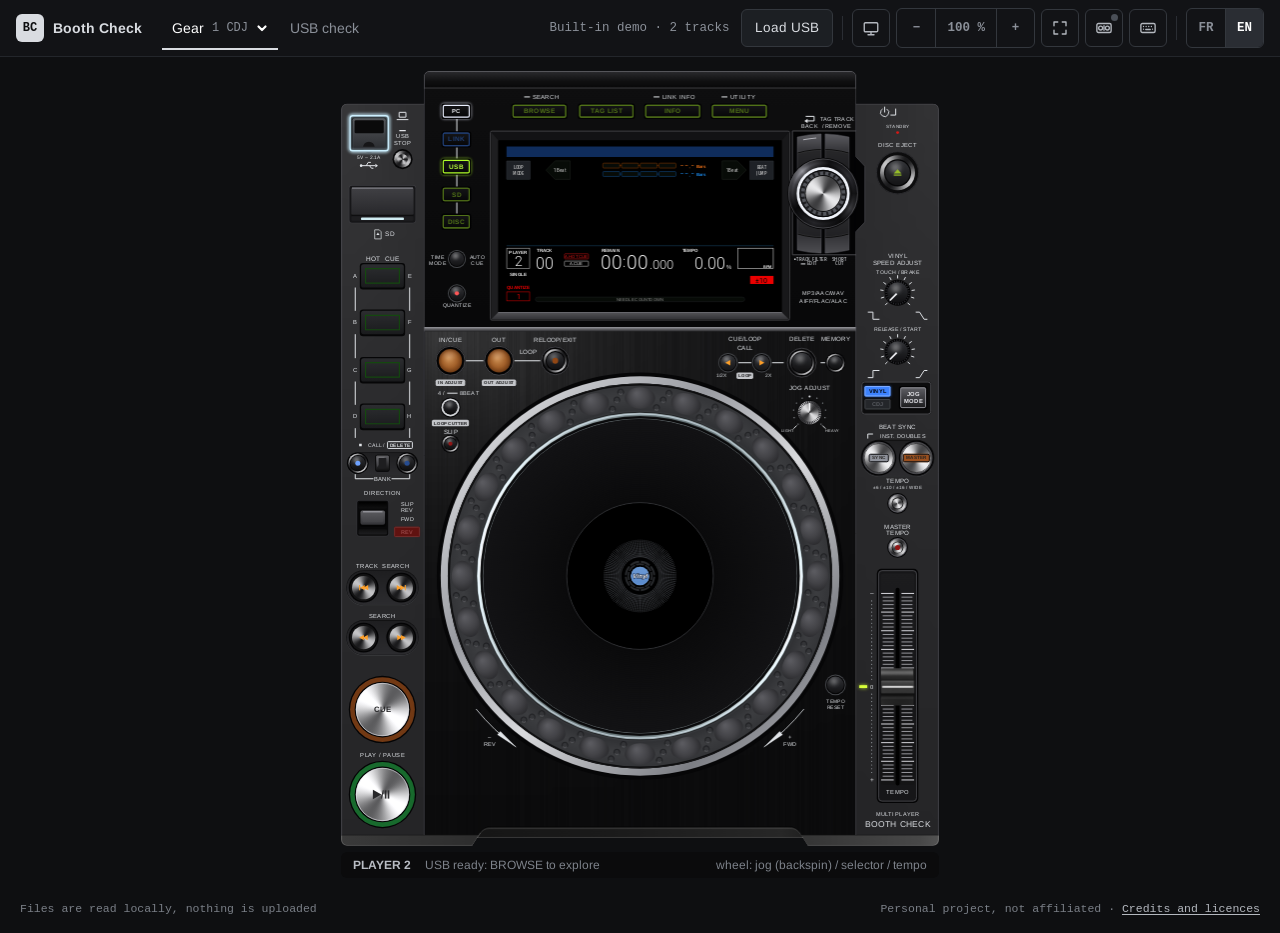
==== index.html @ 61b8fc6f "V2.8.1 : Stop + CUE casque = BROWSE / MENU, Stop + CUE = SLIP REVERSE, Stop = ALT sur le plan, barre" ====
<!doctype html>
<html lang="fr">
<meta charset="utf-8"><title>Booth Check</title>
<meta name="viewport" content="width=device-width,initial-scale=1">
<meta name="claude:viewport-fit-sides" content="cover">
<meta name="description" content="Réplique de platine et de table de mixage de club dans le navigateur, pour les clés USB exportées avec rekordbox. / A club deck and mixer replica in your browser, for USB drives exported with rekordbox.">
<meta property="og:type" content="website">
<meta property="og:title" content="Booth Check">
<meta property="og:description" content="Réplique de platine et de table de mixage de club dans le navigateur, pour les clés USB exportées avec rekordbox.">
<meta property="og:url" content="https://eavroi.github.io/booth-check/">
<meta property="og:image" content="https://eavroi.github.io/booth-check/og.png">
<meta property="og:image:width" content="1200">
<meta property="og:image:height" content="630">
<meta name="twitter:card" content="summary_large_image">
<meta name="theme-color" content="#0e0f11">
<link rel="icon" href="data:image/svg+xml,%3Csvg xmlns='http://www.w3.org/2000/svg' viewBox='0 0 32 32'%3E%3Crect width='32' height='32' rx='7' fill='%230e0f11'/%3E%3Crect x='.5' y='.5' width='31' height='31' rx='6.5' fill='none' stroke='%2333373d'/%3E%3Ctext x='16' y='21.5' font-family='Menlo,Consolas,monospace' font-size='14' font-weight='700' fill='%23e6e8ec' text-anchor='middle'%3EBC%3C/text%3E%3C/svg%3E">
<link rel="apple-touch-icon" href="icon.png">
<link rel="manifest" href="manifest.webmanifest">
<style>
@font-face{font-family:'Arimo';font-style:normal;font-weight:400;font-display:block;src:url([data-uri]) format('woff2');}
@font-face{font-family:'Arimo';font-style:normal;font-weight:700;font-display:block;src:url([data-uri]) format('woff2');}
@font-face{font-family:'Fira Sans Condensed';font-style:normal;font-weight:400;font-display:block;src:url([data-uri]) format('woff2');}
@font-face{font-family:'Fira Sans Condensed';font-style:normal;font-weight:400;font-display:block;src:url([data-uri]) format('woff2'); unicode-range:U+0100-024F,U+0259,U+1E00-1EFF,U+2020,U+20A0-20AB,U+20AD-20C0,U+2113,U+2C60-2C7F,U+A720-A7FF;}
@font-face{font-family:'Fira Sans Condensed';font-style:normal;font-weight:500;font-display:block;src:url([data-uri]) format('woff2');}
@font-face{font-family:'Roboto';font-style:normal;font-weight:300;font-display:block;src:url([data-uri]) format('woff2');}
@font-face{font-family:'Roboto';font-style:normal;font-weight:400;font-display:block;src:url([data-uri]) format('woff2');}

:root{
  --bg:#0e0f11; --bar:#121316; --panel:#16181b; --panel2:#1c1f23; --edge:#2a2d33; --edge2:#33373d; --fg:#d9dce1; --hi:#ffffff; --dim:#8b9099;
  --bad:#e5534b; --warn:#e8a33a; --info:#6b8fc7; --ok:#6aa86a;
  --ui:Arimo,Arial,"Helvetica Neue",sans-serif; --mono:ui-monospace,SFMono-Regular,Menlo,Consolas,"Liberation Mono",monospace;
  color-scheme:dark;
}
*{box-sizing:border-box}
[hidden]{display:none!important}
html,body{background:var(--bg)}
body{margin:0;color:var(--fg);font:14px/1.45 var(--ui);min-height:100dvh;display:flex;flex-direction:column}
button{font:inherit;color:inherit;cursor:pointer}
:focus-visible{outline:2px solid #9fb4d8;outline-offset:2px}
/* ---------- top bar ---------- */
.bar{background:var(--bar);border-bottom:1px solid #23262b;padding-left:env(safe-area-inset-left,0px);padding-right:env(safe-area-inset-right,0px)}
.bar-in{max-width:1440px;margin:0 auto;padding:6px 16px;display:flex;flex-wrap:wrap;align-items:center;gap:6px 14px}
.logo{display:flex;align-items:center;gap:9px;padding-right:6px;white-space:nowrap}
.logo .bc{width:28px;height:28px;border-radius:6px;background:var(--fg);color:var(--bg);font:700 12px var(--mono);display:flex;align-items:center;justify-content:center}
.logo span+span{font-weight:700;font-size:14px}
.tabs{display:flex;gap:2px}
.tabs button{background:transparent;border:0;border-bottom:2px solid transparent;padding:11px 10px 9px;min-height:44px;color:var(--dim);font-size:14px;white-space:nowrap;display:flex;align-items:center;gap:7px}
.tabs button[aria-selected=true]{color:var(--hi);border-bottom-color:var(--fg)}
.badge{font:700 12px var(--mono);color:var(--warn)}
.badge.ok{color:var(--ok)}
.grow{flex:1 1 auto}
.tools{display:flex;flex-wrap:wrap;align-items:center;gap:6px}
.key{font:12.5px var(--mono);color:var(--dim);padding:0 6px;max-width:340px;white-space:nowrap;overflow:hidden;text-overflow:ellipsis}
.key.bad{color:#f08a84;white-space:normal}
.btn{background:var(--panel2);border:1px solid var(--edge2);border-radius:6px;padding:8px 13px;min-height:38px;font-size:13.5px;color:var(--fg);white-space:nowrap}
.btn:hover,.ic:hover{background:#24272c}
.sep{width:1px;height:24px;background:var(--edge);margin:0 3px}
.seg{display:flex;border:1px solid var(--edge2);border-radius:6px;overflow:hidden}
.seg button{background:transparent;border:0;padding:8px 11px;min-height:38px;min-width:38px;color:var(--dim);font:600 12.5px var(--mono)}
.seg button+button{border-left:1px solid var(--edge2)}
.seg button[aria-pressed=true]{background:#2a2d33;color:var(--hi)}
.ic{width:38px;height:38px;border-radius:6px;border:1px solid var(--edge2);background:transparent;color:#b4b8bf;display:flex;align-items:center;justify-content:center;padding:0;font:600 14px var(--mono)}
.ic[aria-pressed=true]{background:#2a2d33;color:var(--hi)}
.ic svg{width:18px;height:18px;fill:none;stroke:currentColor;stroke-width:1.8;stroke-linecap:round;stroke-linejoin:round}
.ic.menu{display:none}
/* every text of the bar stays on one line; when room runs out, the secondary items go, never a line break */
.bar,.bar button,.bar span{white-space:nowrap}
/* "Gear": the tab that shows the booth, with a summary of the setup; it opens the booth panel */
.tabs .gearbtn{gap:8px}.gearbtn .sum{font:12px var(--mono);color:var(--dim)}.gearbtn svg{width:12px;height:12px;fill:none;stroke:currentColor;stroke-width:2.2;stroke-linecap:round;stroke-linejoin:round;transition:transform .15s}
.gearbtn[aria-expanded=true] svg{transform:rotate(180deg)}
.gear{position:fixed;z-index:75;width:400px;max-width:calc(100vw - 16px);background:var(--panel);border:1px solid var(--edge2);border-radius:10px;padding:14px;box-shadow:0 12px 32px rgba(0,0,0,.55);display:flex;flex-direction:column;gap:8px;font-size:13px}
.gear .lab{font:11.5px var(--mono);color:var(--dim)}
.gear .slots{display:flex;gap:6px}
.slot{flex:1 1 0;min-width:0;display:flex;flex-direction:column;align-items:center;justify-content:center;gap:2px;height:52px;padding:4px;background:var(--panel2);border:1px solid var(--edge2);border-radius:6px;color:var(--hi);font:700 13px var(--ui);overflow:hidden}
.slot small{font:11px var(--mono);font-weight:400;color:var(--dim)}
.slot.empty{background:transparent;border-style:dashed;color:var(--dim);font-weight:400}
.slot:hover{border-color:#4a4f57}.slot[aria-pressed=true]{border-color:#9fb4d8;box-shadow:inset 0 0 0 1px #9fb4d8}
.gear h3{margin:6px 0 0;font:700 13px var(--ui);color:var(--hi);white-space:nowrap;overflow:hidden;text-overflow:ellipsis}
.gear .opt{display:flex;align-items:center;justify-content:space-between;gap:8px;width:100%;background:var(--panel2);border:1px solid var(--edge2);border-radius:6px;padding:8px 10px;min-height:38px;text-align:left;white-space:nowrap}
.gear .opt[aria-pressed=true]{border-color:#9fb4d8;color:var(--hi)}
.gear .opt.soon{background:transparent;color:var(--dim)}
.gear .tag{font:11px var(--mono);color:var(--dim);border:1px solid var(--edge2);border-radius:4px;padding:0 5px}
.gear .cols{display:flex;gap:6px}.gear .cols .opt{flex:1}
.sw{display:inline-block;width:14px;height:14px;border-radius:50%;border:1px solid #5a5f67;vertical-align:-2px;margin-right:6px}
.sw.black{background:#141416}.sw.white{background:#e9e9e6}
.gear .rm{align-self:flex-start;background:none;border:0;padding:4px 2px 0;color:#f08a84;text-decoration:underline;text-underline-offset:2px}
/* ---------- the controller button and panel ---------- */
.ctl{position:relative}
.ctl .dot{position:absolute;right:4px;top:4px;width:7px;height:7px;border-radius:50%;background:#4a4f57}.ctl.on .dot{background:var(--ok)}
.midi{width:460px;overflow:auto}
.midi .note{margin:0;font-size:12.5px;color:var(--dim)}
.midi .tag.on{color:var(--ok);border-color:#3d5a3d}
.midi .link{background:none;border:0;padding:0;color:#9fb4d8;text-decoration:underline;text-underline-offset:2px;font-size:12.5px}
.midi .side{display:flex;align-items:center;justify-content:space-between;gap:8px;font-size:13px}
.midi .side .seg button{min-height:32px;padding:5px 10px}
.midi .last{font:12px var(--mono);color:var(--fg);background:var(--bg);border:1px solid var(--edge);border-radius:6px;padding:7px 9px;min-height:32px}
.midi .last .old{color:var(--dim)}
.midi .diag input{flex:1;min-width:0;background:var(--bg);border:1px solid var(--edge2);border-radius:5px;color:var(--fg);padding:6px 8px;font-size:12.5px}
.midi .learn{margin:0;font-size:12.5px;color:var(--warn)}
.midi details summary{cursor:pointer;font-size:13px;color:var(--hi);padding:4px 0}
.midi .grp{font:11.5px var(--mono);color:var(--dim);margin:10px 0 4px}
.midi .row{display:flex;align-items:center;gap:6px;padding:3px 0;border-top:1px solid var(--edge);font-size:12.5px}
.midi .row .fn{flex:1;min-width:0}.midi .row .mk{font:11.5px var(--mono);color:var(--dim);white-space:nowrap}
.midi .mini{background:var(--panel2);border:1px solid var(--edge2);border-radius:5px;padding:3px 8px;font-size:12px;color:var(--fg);min-width:28px}
.midi .mini.on{border-color:var(--warn);color:var(--warn)}.midi .mini.x{color:#f08a84}.midi .mini.sp{visibility:hidden;border:0;padding:3px 8px}
.ic.menu{display:none}
/* narrower windows: first the USB name, then the site name and the setup summary */
@media (max-width:1279px){#srcInfo{display:none}}
@media (max-width:1100px){.logo span+span,.gearbtn .sum{display:none}}
@media (max-width:900px){
  .bar{position:relative}
  .bar-in{flex-wrap:nowrap;gap:8px;padding:4px 12px}
  .tabs button{padding:10px 8px 8px;font-size:13.5px}
  .tabs .long{display:none}
  .ic.menu{display:flex;flex:none}
  .tools{display:none;position:absolute;right:8px;top:calc(100% + 4px);z-index:74;width:min(330px,calc(100vw - 16px));background:var(--panel);border:1px solid var(--edge2);border-radius:10px;padding:12px;box-shadow:0 12px 32px rgba(0,0,0,.55);gap:8px}
  .tools.open{display:flex}.tools #srcInfo{display:block;max-width:100%;flex-basis:100%;padding:0}.tools .sep{display:none}
  .status .hints{display:none}
}
@media (min-width:901px){.tabs .short{display:none}}
@media (max-width:900px) and (max-height:500px){footer{display:none}}
/* ---------- main ---------- */
main{flex:1;width:100%;max-width:1440px;margin:0 auto;padding:14px max(16px,env(safe-area-inset-right,0px)) 10px max(16px,env(safe-area-inset-left,0px))}
body.two main,body.mix main{max-width:none}
.decks{display:flex;gap:14px;align-items:flex-start;flex-wrap:wrap;overflow-x:auto}
/* centred, but scrolls from the left edge when the decks are made larger than the window */
.decks>.first{margin-left:auto}.decks>.last{margin-right:auto}
@media (min-width:901px){body.two .decks,body.mix .decks{flex-wrap:nowrap}}
@media (max-width:900px){.deckwrap{margin-left:auto!important;margin-right:auto!important}}
:root{--side:0px;--sc:1;--n:1;--units:1;--items:1}
body[data-n="2"]{--n:2}body[data-n="3"]{--n:3}body[data-n="4"]{--n:4}
body.keys{--side:320px}
/* fitted size, then the user's scale (− / +) */
.deckwrap{display:flex;flex-direction:column;align-items:center;flex:none;--fit:min(calc((100vw - 32px - var(--side) - (var(--items) - 1) * 14px) / var(--units)),calc((100dvh - var(--top,52px) - 68px) * 924 / 1196),924px);--fw:calc(var(--fit) * var(--sc))}
@media (max-width:900px){body{--side:0px!important}body.two .deckwrap,body.mix .deckwrap{--fit:min(calc((100vw - 32px) / 1.0407),calc((100dvh - var(--top,52px) - 68px) * 924 / 1196))}}
/* the mixer: 333 mm wide beside the 320 mm players, same depth, fronts aligned */
#faceM{display:block;max-width:none;user-select:none;-webkit-user-select:none;touch-action:none;width:calc(var(--fw) * 1.0407);aspect-ratio:2208/2619;margin-top:calc(var(--fw) * .0600)}
#wrapM .status{width:calc(var(--fw) * 1.0407)}
canvas.face{display:block;width:var(--fw);max-width:none;aspect-ratio:924/1196;user-select:none;-webkit-user-select:none;touch-action:none;background:transparent}
.status{width:var(--fw);height:26px;display:flex;gap:14px;align-items:center;background:#0b0b0c;padding:0 12px;font:12px var(--ui);color:#7d828a;border-radius:6px;margin-top:6px;overflow:hidden}
.status b{color:#b9bdc4;font-weight:700;white-space:nowrap}
.status .st{flex:1;min-width:0;white-space:nowrap;overflow:hidden;text-overflow:ellipsis}
.status .st.warn{color:#c89a4a}
.status .hints{white-space:nowrap;min-width:0;overflow:hidden;text-overflow:ellipsis}
@media (max-width:640px){.status .hints{display:none}}
body[data-n="3"] .status .hints,body[data-n="4"] .status .hints{display:none}
/* booth only: the decks alone, full screen, on black */
body.solo{background:var(--bg);--side:0px!important}
body.solo .keyside{display:none!important}
body.solo .bar,body.solo footer,body.solo .status{display:none!important}
body.solo main{max-width:none;padding:0;display:flex;align-items:center;justify-content:center;min-height:100dvh}
body.solo .deckwrap{--fw:min(calc((100vw - (var(--items) - 1) * 8px) / var(--units)),calc(100dvh * 924 / 1196))}
body.solo .decks{flex-wrap:nowrap;gap:8px}
/* ---------- footer ---------- */
footer{position:relative;width:100%;padding:12px 20px 16px;display:flex;flex-wrap:wrap;justify-content:space-between;gap:6px 24px;font:11.5px/1.5 var(--mono);color:#7a7f87}
footer button{background:none;border:0;padding:0;font:inherit;color:#b4b8bf;text-decoration:underline;text-underline-offset:2px}
footer button:hover{color:#fff}
/* ---------- enlarged screen ---------- */
#lcdZoom{display:none}
.zbar{display:none}
body.zoom #lcdZoom{display:block;position:fixed;left:50%;top:12px;transform:translateX(-50%);width:min(96vw,calc((100dvh - 120px)*800/480));aspect-ratio:800/480;z-index:60;border:2px solid #2a2d33;border-radius:6px;box-shadow:0 0 0 100vmax #000d;touch-action:none}
body.zoom .zbar{display:flex;flex-wrap:wrap;justify-content:center;gap:6px;position:fixed;left:0;right:0;bottom:10px;z-index:61;padding:0 12px}
.zbar button{background:#1d2026;border:1px solid #3a3f48;border-radius:4px;padding:8px 12px;font:500 15px "Fira Sans Condensed",var(--ui);letter-spacing:.05em;text-transform:uppercase;color:#e6e9ef;touch-action:none}
.zbar button.g{border-color:#4d7a2c;color:#d8ffc0}.zbar button.o{border-color:#8a5a20;color:#ffd4a0}
/* ---------- shortcuts panel ---------- */
.work{flex:1;display:flex;min-height:0}
.page{flex:1;min-width:0;display:flex;flex-direction:column}
.keyside{width:320px;flex:none;border-left:1px solid #23262b;background:var(--bar);position:sticky;top:0;align-self:flex-start;height:100dvh;display:flex;flex-direction:column}
.keyside .ks-h{display:flex;align-items:center;justify-content:space-between;padding:10px 12px 10px 18px;border-bottom:1px solid #23262b}
.keyside h2{margin:0;font-size:14px;font-weight:700;color:var(--hi)}
.keyside .ks-b{flex:1;overflow:auto;padding:10px 18px 18px;display:flex;flex-direction:column;gap:14px}
.keyside .kgrid{grid-template-columns:1fr;gap:12px}
.keyside .krow{font-size:12.5px;padding:3px 0}
.keyside .gest{columns:auto;font-size:12px;padding-left:16px}
@media (max-width:900px){.work{flex-direction:column}.keyside{width:auto;position:static;height:auto;border-left:0;border-top:1px solid #23262b}}
/* credits: a small bubble above its link, nothing greyed out */
.pop{position:absolute;right:16px;bottom:calc(100% - 4px);z-index:70;width:min(440px,calc(100vw - 32px));background:var(--panel);border:1px solid var(--edge);border-radius:10px;padding:12px 14px 16px 18px;box-shadow:0 12px 32px rgba(0,0,0,.55);display:flex;flex-direction:column;gap:10px;font:13px/1.55 var(--ui);color:#c9ccd2;text-align:left}
.pop .dlg-h h2{margin:0;font-size:14px;font-weight:700;color:var(--hi)}
.pop p{margin:0}
footer .pop .ic{text-decoration:none;color:#b4b8bf;width:34px;height:34px}
/* keyboard choice and keyboard map */
.ks-kbd{display:flex;flex-direction:column;gap:6px}
.ks-kbd .seg button{padding:7px 9px;min-height:34px}
.lnk{align-self:flex-start;background:none;border:0;padding:0;font:12.5px var(--ui);color:#b4b8bf;text-decoration:underline;text-underline-offset:2px}
.lnk:hover{color:#fff}
.floatwin.map{width:min(1000px,calc(100vw - 16px))}
/* ---------- the controller map ---------- */
.floatwin.plan{width:min(860px,calc(100vw - 16px))}
.fw-grip{position:absolute;right:2px;bottom:2px;width:16px;height:16px;cursor:nwse-resize;touch-action:none;background:linear-gradient(135deg,transparent 0 55%,#6f757e 55% 62%,transparent 62% 72%,#6f757e 72% 79%,transparent 79%)}
/* the controller panel: nothing in it is squeezed when the mapping list is opened */
.gear.midi>*{flex-shrink:0}
.pbody svg{display:block;width:100%;height:auto;font-family:Arimo,Arial,sans-serif}
.p-body{fill:#2b2e33;stroke:#4a4f57;stroke-width:.5}.p-mix{fill:#3a3e45;stroke:#555b63;stroke-width:.4}
.p-brand{fill:#8b9099;font-weight:700}
.p-key{fill:#15171a;stroke:var(--c,#6f757e);stroke-width:.45}.p-knob{fill:#15171a;stroke:var(--c,#6f757e);stroke-width:.5}.p-tick{stroke:#cfd3d9;stroke-width:.5}
.p-slot{stroke:#0c0d0f;stroke-width:1.6;stroke-linecap:round}.p-sep{stroke:#3a3e45;stroke-width:.3}
.p-jog{fill:#1b1d21;stroke:var(--c,#6f757e);stroke-width:.6}.p-jogin{fill:#24272c;stroke:#3a3e45;stroke-width:.3}
.p-led{fill:#1b1d21;stroke:#6f757e;stroke-width:.3}
.p-t{fill:#e6e8ec;font-weight:700;dominant-baseline:auto}.p-t.p-sub{fill:#9aa0a8;font-weight:400}.p-t.p-lab{fill:#cfd3d9}
.p-t.c-loop{fill:#f0a14a}.p-t.c-hot{fill:#5fd07a}.p-t.c-fn{fill:#e8c65a}.p-t.c-fx{fill:#c39be8}.p-t.c-off{fill:#6f757e}
.p-c.c-loop{--c:#e8902a}.p-c.c-hot{--c:#4fbf6a}.p-c.c-fn{--c:#d6b24a}.p-c.c-mix{--c:#5fb3b3}.p-c.c-nav{--c:#6b8fc7}.p-c.c-fx{--c:#b18cd9}.p-c.c-play{--c:#d9dce1}.p-c.c-hw{--c:#6f757e}.p-c.c-off{--c:#454a51}
.pbody.pick .p-c{cursor:pointer}.pbody.pick .p-c:hover .p-key,.pbody.pick .p-c:hover .p-knob,.pbody.pick .p-c:hover .p-jog,.pbody.pick .p-c:hover .p-led{stroke:#9fd2ff;stroke-width:1}
.p-c.hit .p-key,.p-c.hit .p-knob,.p-c.hit .p-jog{fill:#3a3320;stroke:#ffd75a;stroke-width:.9}
.pleg span{display:inline-flex;align-items:center;gap:6px;margin-right:14px;font-size:12.5px;color:var(--dim)}
.pleg i{width:11px;height:11px;border-radius:3px;border:2px solid var(--c);display:inline-block}
.pleg .c-loop{--c:#e8902a}.pleg .c-hot{--c:#4fbf6a}.pleg .c-fn{--c:#d6b24a}.pleg .c-mix{--c:#5fb3b3}.pleg .c-nav{--c:#6b8fc7}.pleg .c-fx{--c:#b18cd9}.pleg .c-play{--c:#d9dce1}
.map .dlg-h{align-items:flex-start}
.map .dlg-h>div:first-child{display:flex;flex-direction:column;gap:5px}
.map .hr{display:flex;align-items:center;gap:10px}
.mkeys{display:flex;gap:22px;align-items:flex-start;overflow-x:auto;padding-bottom:4px}
.mblock{display:flex;flex-direction:column;gap:5px}
.mrow{display:flex;gap:5px}
.mk{--u:47px;width:calc(var(--w) * var(--u) + (var(--w) - 1) * 5px);height:var(--u);flex:none;border-radius:6px;padding:6px 6px 5px;display:flex;flex-direction:column;justify-content:space-between;gap:3px;background:#1c1f23;border:1px solid var(--edge2);border-top:3px solid var(--c,#33373d)}
.mk.grow{flex:1 1 auto}
.mk.off{background:#141518;border:1px solid #23262b;opacity:.55}
.mk b{font:600 11.5px var(--mono);color:#e6e8ec;line-height:1;white-space:nowrap}
.mk span{font-size:9px;line-height:1.1;color:#c9ccd2}
.g-hot{--c:#4fbf6a}.g-loop{--c:#e8902a}.g-cue{--c:#d6b24a}.g-play{--c:#e6e8ec}.g-scr{--c:#6b8fc7}.g-page{--c:#8b9099}
.mleg{display:flex;flex-wrap:wrap;gap:8px 22px;font-size:13px;color:#b4b8bf}
.mleg i{width:12px;height:12px;border-radius:3px;display:inline-block;margin-right:8px;vertical-align:-1px;background:var(--c)}
.phmenu{position:fixed;z-index:95;width:330px;max-width:calc(100vw - 16px);background:var(--panel);border:1px solid var(--edge);border-radius:10px;padding:12px 14px 14px;box-shadow:0 12px 32px rgba(0,0,0,.55);display:flex;flex-direction:column;gap:8px}
.phmenu h2{margin:0;font-size:14px;font-weight:700;color:var(--hi)}
.phmenu .dlg-h .ic{width:34px;height:34px}
.phItem{display:flex;flex-direction:column;align-items:flex-start;gap:1px;text-align:left;background:transparent;border:1px solid var(--edge2);border-radius:6px;padding:8px 10px;min-height:40px;color:var(--fg);font-size:13px}
.phItem small{font-size:11.5px;color:var(--dim)}
.phItem[aria-pressed=true]{background:#2a2d33;border-color:#4a4e55;color:var(--hi)}
.phItem:hover{background:#24272c}
#phList{display:flex;flex-direction:column;gap:6px;max-height:50vh;overflow:auto}
.floatwin{position:fixed;z-index:85;left:16px;top:80px;max-width:calc(100vw - 16px);background:var(--panel);border:1px solid var(--edge);border-radius:10px;box-shadow:0 16px 40px rgba(0,0,0,.6);display:flex;flex-direction:column}
.floatwin .fw-h{display:flex;align-items:center;justify-content:space-between;gap:12px;padding:3px 6px 3px 14px;border-bottom:1px solid var(--edge);cursor:move;touch-action:none;user-select:none}
.floatwin .fw-h h2{margin:0;font-size:14px;font-weight:700;color:var(--hi);white-space:nowrap}
.floatwin .fw-h .ic{width:30px;height:30px}.floatwin .fw-h .seg button{min-height:28px;padding:4px 9px}
.floatwin .fw-b{padding:12px 16px 14px;display:flex;flex-direction:column;gap:10px;overflow:auto;max-height:calc(100vh - 140px)}
.modal{position:fixed;inset:0;z-index:90;background:rgba(8,9,10,.66);display:flex;align-items:flex-start;justify-content:center;padding:8vh 16px;overflow:auto}
.dlg{width:min(620px,100%);background:var(--panel);border:1px solid var(--edge);border-radius:10px;padding:20px 24px 22px;display:flex;flex-direction:column;gap:16px}
.dlg-h{display:flex;align-items:center;justify-content:space-between;gap:12px}
.dlg h2{margin:0;font-size:16px;font-weight:700;color:var(--hi)}
.kgrid{display:grid;grid-template-columns:repeat(auto-fit,minmax(280px,1fr));gap:18px 30px}
.kgrid h3{margin:0 0 4px;font:600 11.5px var(--mono);letter-spacing:.06em;text-transform:uppercase;color:var(--dim)}
.krow{display:flex;align-items:center;justify-content:space-between;gap:12px;padding:5px 0;border-bottom:1px solid #22252a;font-size:13.5px;color:#c9ccd2}
kbd{flex:none;font:600 11.5px var(--mono);background:#22252a;border:1px solid var(--edge2);border-radius:4px;padding:2px 7px;color:#e6e8ec;white-space:nowrap}
.gest{margin:0;padding-left:18px;font-size:13px;line-height:1.6;color:#b4b8bf}
.dlg p{margin:0;font-size:13px;line-height:1.6;color:#c9ccd2}
.note{margin:0;font:11.5px var(--mono);color:var(--dim)}
/* ---------- key check ---------- */
#report{max-width:1180px;margin:0 auto;padding-top:6px}
#rBody{display:flex;flex-direction:column;gap:16px}
.rempty{display:flex;flex-direction:column;align-items:center;gap:14px;padding:80px 16px;text-align:center;color:var(--dim);font-size:14px}
.rempty p{margin:0;max-width:520px}
.rhead{display:flex;flex-wrap:wrap;align-items:flex-end;justify-content:space-between;gap:12px}
.rhead h1{margin:0 0 4px;font-size:19px;font-weight:700;color:var(--hi)}
.rfiles{font:12.5px var(--mono);color:var(--dim)}
.rbtns{display:flex;gap:8px}
.scan{height:3px;background:#1c1f24;border-radius:2px;overflow:hidden}.scan i{display:block;height:100%;width:0;background:var(--info);transition:width .2s}
.legend{margin:-8px 0 0;font:12px var(--mono);color:var(--dim)}
.stats{display:grid;grid-template-columns:repeat(auto-fit,minmax(150px,1fr));border:1px solid #23262b;border-radius:8px;overflow:hidden}
.stat{padding:11px 15px;border-right:1px solid #23262b;display:flex;flex-direction:column;gap:2px}
.stat b{font:500 19px var(--mono);color:var(--hi)}
.stat span{font-size:12px;color:var(--dim)}
.filters{display:flex;flex-wrap:wrap;gap:6px}
.filters button{display:flex;align-items:center;gap:8px;border:1px solid var(--edge2);border-radius:6px;background:transparent;padding:7px 12px;min-height:36px;font-size:13px;color:var(--fg)}
.filters button[aria-pressed=true]{background:#2a2d33;border-color:#4a4e55;color:var(--hi)}
.dot{width:8px;height:8px;border-radius:2px;flex:none}
.dot.bad{background:var(--bad)}.dot.warn{background:var(--warn)}.dot.info{background:var(--info)}.dot.ok{background:var(--ok)}
.rtable{border:1px solid #23262b;border-radius:8px;overflow:hidden}
.rgrid{display:grid;grid-template-columns:150px 150px minmax(0,1fr) 80px;gap:14px;align-items:center}
.rth{padding:9px 16px;background:var(--panel);font:600 11.5px var(--mono);color:var(--dim);text-transform:uppercase;letter-spacing:.04em}
.rrow{border-top:1px solid #23262b}
.rrow summary{list-style:none;cursor:pointer;padding:12px 16px}
.rrow summary::-webkit-details-marker{display:none}
.rrow summary:hover{background:#141518}
.rrow[open]{background:#131416}
.lvl{display:flex;align-items:center;gap:8px;font-size:13px}
.lvl.bad{color:#f08a84}.lvl.warn{color:#f0bd6e}.lvl.info{color:#a9bfe3}.lvl.ok{color:#9fcf9f}
.cat{font-size:13px;color:var(--dim)}
.ttl{font-size:14px;color:var(--fg)}
.num{font:500 13px var(--mono);text-align:right;color:var(--fg)}
.more{padding:0 16px 14px 344px;display:flex;flex-direction:column;gap:8px;font-size:13px;line-height:1.55;color:#b4b8bf}
.more p{margin:0}
.more b{color:var(--fg);font-weight:700}
.more ul{margin:0;padding:8px 12px 8px 28px;max-height:240px;overflow:auto;background:var(--bg);border:1px solid #23262b;border-radius:6px;font:12px/1.7 var(--mono);color:#9ea3ab}
.h2{margin:8px 0 0;font:600 11.5px var(--mono);letter-spacing:.06em;text-transform:uppercase;color:var(--dim)}
@media (max-width:760px){.rgrid{grid-template-columns:110px minmax(0,1fr) 54px}.rgrid .cat{display:none}.more{padding-left:16px}}
#drop{position:fixed;inset:0;display:none;align-items:center;justify-content:center;background:#000c;color:#fff;font:600 22px var(--ui);z-index:80;border:3px dashed #8b9099}
#drop.on{display:flex}
@media (max-width:640px){.sep{display:none}.key{max-width:60vw}}
</style>
<header class="bar">
 <div class="bar-in">
  <div class="logo"><span class="bc" aria-hidden="true">BC</span><span>Booth Check</span></div>
  <nav class="tabs" role="tablist" data-i18n-aria="views">
   <button id="tabDeck" class="gearbtn" role="tab" aria-selected="true" aria-haspopup="dialog" aria-expanded="false" aria-controls="gearPanel"><span data-i18n="tabDeck"></span><span class="sum" id="gearSum"></span><svg viewBox="0 0 12 12" aria-hidden="true"><path d="M2.5 4.5 6 8l3.5-3.5"/></svg></button>
   <button id="tabRep" role="tab" aria-selected="false"><span class="long" data-i18n="tabRep"></span><span class="short" data-i18n="tabRepShort"></span><span class="badge" id="repBadge" hidden>0</span></button>
  </nav>
  <div class="grow"></div>
  <button class="ic menu" id="bMenu" type="button" aria-expanded="false" aria-controls="tools" data-i18n-aria="menu"><svg viewBox="0 0 24 24" aria-hidden="true"><path d="M4 7h16M4 12h16M4 17h16"/></svg></button>
  <div class="tools" id="tools">
   <span class="key" id="srcInfo"></span>
   <button class="btn" id="bLoad" type="button" data-i18n="load"></button>
   <input id="pick" type="file" webkitdirectory multiple hidden>
   <span class="sep" aria-hidden="true"></span>
   <button class="ic" id="bZoom" type="button" aria-pressed="false" data-i18n-aria="zoom"><svg viewBox="0 0 24 24" aria-hidden="true"><rect x="3" y="5" width="18" height="12" rx="1.5"/><path d="M8 21h8M12 17v4"/></svg></button>
   <div class="seg" role="group" data-i18n-aria="size"><button id="bMinus" type="button" data-i18n-aria="smaller">−</button><button id="bPct" type="button" data-i18n-aria="fit">100 %</button><button id="bPlus" type="button" data-i18n-aria="bigger">+</button></div>
   <button class="ic" id="bSolo" type="button" aria-pressed="false" data-i18n-aria="solo"><svg viewBox="0 0 24 24" aria-hidden="true"><path d="M4 9V4h5M20 9V4h-5M4 15v5h5M20 15v5h-5"/></svg></button>
   <button class="ic ctl" id="bMidi" type="button" aria-haspopup="dialog" aria-expanded="false" aria-controls="midiPanel" data-i18n-aria="ctlAria"><svg viewBox="0 0 24 24" aria-hidden="true"><rect x="2.5" y="6" width="19" height="12" rx="2"/><circle cx="7.5" cy="12" r="2.6"/><circle cx="16.5" cy="12" r="2.6"/><path d="M12 9v6"/></svg><span class="dot" aria-hidden="true"></span></button>
   <button class="ic" id="bKeys" type="button" data-i18n-aria="keys"><svg viewBox="0 0 24 24" aria-hidden="true"><rect x="2.5" y="6" width="19" height="12" rx="2"/><path d="M6 10h.01M9.5 10h.01M13 10h.01M16.5 10h.01M6 13.5h.01M18 13.5h.01M9 14h6"/></svg></button>
   <span class="sep" aria-hidden="true"></span>
   <div class="seg" role="group" aria-label="Langue / Language"><button id="lFR" type="button" lang="fr">FR</button><button id="lEN" type="button" lang="en">EN</button></div>
  </div>
 </div>
</header>
<div class="gear" id="gearPanel" role="dialog" data-i18n-aria="gearPanel" hidden></div>
<div class="gear midi" id="midiPanel" role="dialog" data-i18n-aria="ctlAria" hidden></div>
<input id="midiFile" type="file" accept=".json,application/json" hidden>
<div class="work">
<div class="page">
<main>
<section id="deck">
  <div class="decks">
  <div class="deckwrap" id="wrap1" hidden>
    <canvas class="face" id="face1" data-i18n-aria="face1"></canvas>
    <div class="status"><b>PLAYER 1</b><span class="st" id="st1"></span><span class="hints" data-i18n="hints"></span></div>
  </div>
  <div class="deckwrap" id="wrap2" hidden>
    <canvas class="face" id="face2" data-i18n-aria="face2"></canvas>
    <div class="status"><b>PLAYER 2</b><span class="st" id="st2"></span><span class="hints" data-i18n="hints"></span></div>
  </div>
  <div class="deckwrap" id="wrapM" hidden>
    <canvas id="faceM" data-i18n-aria="faceM"></canvas>
    <div class="status"><b>MIXER</b><span class="st" id="stM"></span></div>
  </div>
  <div class="deckwrap" id="wrap3" hidden>
    <canvas class="face" id="face3" data-i18n-aria="face3"></canvas>
    <div class="status"><b>PLAYER 3</b><span class="st" id="st3"></span><span class="hints" data-i18n="hints"></span></div>
  </div>
  <div class="deckwrap" id="wrap4" hidden>
    <canvas class="face" id="face4" data-i18n-aria="face4"></canvas>
    <div class="status"><b>PLAYER 4</b><span class="st" id="st4"></span><span class="hints" data-i18n="hints"></span></div>
  </div>
  </div>
  <canvas id="lcdZoom" data-i18n-aria="zoomCv"></canvas>
  <div class="zbar" id="zbar">
    <button data-z="browse" class="g">Browse</button><button data-z="tag_list" class="g">Tag list</button><button data-z="info" class="g">Info</button><button data-z="menu" class="g">Menu</button>
    <button data-z="back">Back</button><button data-z="up">▲</button><button data-z="down">▼</button><button data-z="push" data-i18n="push"></button><button data-z="tag_track">Tag track</button><button data-z="track_filter">Filter</button>
    <button data-z="cue" class="o">Cue</button><button data-z="play" class="o">Play/Pause</button><button data-z="close" data-i18n="close"></button>
  </div>
</section>
<section id="report" hidden>
  <div class="rempty" id="rEmpty"><p data-i18n="noKey"></p><button class="btn" id="rLoad" type="button" data-i18n="load"></button></div>
  <div id="rBody" hidden>
  <div class="rhead">
    <div><h1 data-i18n="tabRep"></h1><div class="rfiles" id="rFiles"></div></div>
    <div class="rbtns"><button class="btn" id="rCopy" type="button" data-i18n="copy"></button><button class="btn" id="rRun" type="button" data-i18n="rerun"></button></div>
  </div>
  <div class="scan"><i id="scanFill"></i></div>
  <p class="legend" id="scanTxt"></p>
  <div class="stats" id="stats"></div>
  <div class="filters" id="rFilters" role="group"></div>
  <div class="rtable" id="checks"></div>
  <h2 class="h2" data-i18n="limits"></h2>
  <div class="rtable" id="limits"></div>
  </div>
</section>
</main>
<footer><span data-i18n="local"></span><span><span data-i18n="perso"></span> · <button type="button" id="bCredits" data-i18n="credits" aria-expanded="false" aria-controls="credPanel"></button></span>
<div class="pop" id="credPanel" role="dialog" aria-labelledby="cTitle" hidden>
  <div class="dlg-h"><h2 id="cTitle" data-i18n="credits"></h2><button class="ic" id="cClose" type="button" data-i18n-aria="close"><svg viewBox="0 0 24 24" aria-hidden="true"><path d="M6 6l12 12M18 6L6 18"/></svg></button></div>
  <p data-i18n="cred1"></p><p data-i18n="cred2"></p><p data-i18n="cred3"></p>
</div>
</footer>
</div>
<aside class="keyside" id="keysPanel" aria-labelledby="kTitle" hidden>
  <div class="ks-h"><h2 id="kTitle" data-i18n="keysTitle"></h2><button class="ic" id="kClose" type="button" data-i18n-aria="close"><svg viewBox="0 0 24 24" aria-hidden="true"><path d="M6 6l12 12M18 6L6 18"/></svg></button></div>
  <div class="ks-b">
    <p class="note" data-i18n="keysNote"></p>
    <div class="ks-kbd"><span class="note" data-i18n="kbd"></span><div class="seg kbdseg" id="kbdSeg" role="group" data-i18n-aria="kbd"><button type="button" data-k="qwerty">QWERTY</button><button type="button" data-k="azfr">AZERTY FR</button><button type="button" data-k="azbe">AZERTY BE</button></div></div>
    <button type="button" class="lnk" id="kMap" data-i18n="mapLink"></button>
    <div class="kgrid" id="kGrid"></div>
    <h3 class="h2" data-i18n="gestTitle"></h3>
    <ul class="gest" id="kGest"></ul>
  </div>
</aside>
</div>
<div class="floatwin plan" id="planPanel" role="dialog" aria-labelledby="pTitle" hidden>
  <div class="fw-h" id="planHead" data-i18n-aria="mapMove"><h2 id="pTitle"><span data-i18n="planTitle"></span> · <span id="planName"></span></h2>
    <div class="hr"><button class="ic" id="pClose" type="button" data-i18n-aria="close"><svg viewBox="0 0 24 24" aria-hidden="true"><path d="M6 6l12 12M18 6L6 18"/></svg></button></div></div>
  <div class="fw-b">
    <div class="pbody" id="planBody"></div>
    <div class="mleg pleg" id="planLeg"></div>
    <p class="note" data-i18n="planNote"></p>
  </div>
  <div class="fw-grip" aria-hidden="true"></div>
</div>
<div class="floatwin map" id="mapPanel" role="dialog" aria-labelledby="mTitle" hidden>
  <div class="fw-h" id="mapHead" data-i18n-aria="mapMove"><h2 id="mTitle"><span data-i18n="mapTitle"></span> · <span id="mapKbd"></span></h2>
    <div class="hr"><div class="seg kbdseg" id="mapSeg" role="group" data-i18n-aria="kbd"><button type="button" data-k="qwerty">QWERTY</button><button type="button" data-k="azfr">AZERTY FR</button><button type="button" data-k="azbe">AZERTY BE</button></div>
    <button class="ic" id="mClose" type="button" data-i18n-aria="close"><svg viewBox="0 0 24 24" aria-hidden="true"><path d="M6 6l12 12M18 6L6 18"/></svg></button></div></div>
  <div class="fw-b">
    <p class="note"><span data-i18n="keysNote"></span> <span data-i18n="mapHint"></span></p>
    <div class="mkeys" id="mapKeys"></div>
    <div class="mleg" id="mapLeg"></div>
    <p class="note" data-i18n="mapNote"></p>
  </div>
  <div class="fw-grip" aria-hidden="true"></div>
</div>
<div class="phmenu" id="phMenu" role="dialog" aria-labelledby="phT" hidden>
  <div class="dlg-h"><h2 id="phT" data-i18n="phTitle"></h2><button class="ic" id="phClose" type="button" data-i18n-aria="close"><svg viewBox="0 0 24 24" aria-hidden="true"><path d="M6 6l12 12M18 6L6 18"/></svg></button></div>
  <div id="phList"></div>
  <p class="note" id="phNote"></p>
</div>
<div id="drop" data-i18n="drop"></div>
<script>
// Minimal rekordbox DeviceSQL (export.pdb / exportExt.pdb) reader. Tolerant: bad pages are skipped.
function parsePdbRaw(buf){
  const dv=new DataView(buf.buffer||buf,buf.byteOffset||0,buf.byteLength);
  const u32=o=>dv.getUint32(o,true),u16=o=>dv.getUint16(o,true);
  const pageSize=u32(4),nt=u32(8);
  const tables=[];
  for(let i=0;i<nt;i++){const o=28+i*16;tables.push({type:u32(o),first:u32(o+8),last:u32(o+12),rows:[]});}
  const warn=[];
  for(const t of tables){
    let p=t.first,guard=0,seen=new Set();
    while(guard++<100000){
      if(seen.has(p))break;seen.add(p);
      const po=p*pageSize; if(po+pageSize>dv.byteLength){warn.push('page out of range '+p);break;}
      const next=u32(po+12);
      const flags=dv.getUint8(po+0x1b);
      const isData=(flags&0x40)===0;
      if(isData){
        const nrs=dv.getUint8(po+0x18),nrl=u16(po+0x22);
        const nrows=(nrl>nrs&&nrl!==0x1fff)?nrl:nrs;
        const groups=Math.ceil(nrows/16);
        for(let g=0;g<groups;g++){
          const ge=po+pageSize-36*g;
          const present=u16(ge-4);
          for(let i=0;i<16;i++){
            if(g*16+i>=nrows)break;
            if(!(present&(1<<i)))continue;
            const off=u16(ge-6-2*i);
            const ro=po+0x28+off; if(ro>=po+pageSize)continue;
            t.rows.push({dv,o:ro,end:po+pageSize});
          }
        }
      }
      if(p===t.last)break;
      p=next;
    }
  }
  return {tables,warn,dv};
}
const dec8=new TextDecoder('latin1'),dec16=new TextDecoder('utf-16le'),decU=new TextDecoder('utf-8');
function readStr(dv,o){
  try{
    const b=dv.getUint8(o);
    if(b&1){const len=(b>>1)-1;return decU.decode(new Uint8Array(dv.buffer,dv.byteOffset+o+1,Math.max(0,len)));}
    const len=dv.getUint16(o+1,true);
    const bytes=new Uint8Array(dv.buffer,dv.byteOffset+o+4,Math.max(0,len-4));
    if(b===0x40)return decU.decode(bytes);
    if(b===0x90){return dec16.decode(bytes).replace(/\0+$/,'');}
    return '';
  }catch(e){return '';}
}
function parseExport(buf){
  const {tables,warn}=parsePdbRaw(buf);
  const T=n=>tables.filter(t=>t.type===n).flatMap(t=>t.rows);
  const out={artwork:{},tracks:[],artists:{},albums:{},genres:{},labels:{},keys:{},colors:{},playlists:[],entries:[],warn};
  for(const r of T(2)){const {dv,o}=r;const sub=dv.getUint16(o,true);const id=dv.getUint32(o+4,true);
    const near=dv.getUint8(o+9);const ofs=(sub&4)?dv.getUint16(o+10,true):near;out.artists[id]=readStr(dv,o+ofs);}
  for(const r of T(3)){const {dv,o}=r;const sub=dv.getUint16(o,true);const aid=dv.getUint32(o+8,true),id=dv.getUint32(o+12,true);
    const near=dv.getUint8(o+21);const ofs=(sub&4)?dv.getUint16(o+22,true):near;out.albums[id]={name:readStr(dv,o+ofs),artistId:aid};}
  for(const r of T(1))out.genres[r.dv.getUint32(r.o,true)]=readStr(r.dv,r.o+4);
  for(const r of T(4))out.labels[r.dv.getUint32(r.o,true)]=readStr(r.dv,r.o+4);
  for(const r of T(5))out.keys[r.dv.getUint32(r.o,true)]=readStr(r.dv,r.o+8);
  for(const r of T(6))out.colors[r.dv.getUint16(r.o+5,true)]=readStr(r.dv,r.o+8);
  for(const r of T(7)){const {dv,o}=r;out.playlists.push({parent:dv.getUint32(o,true),sort:dv.getUint32(o+8,true),id:dv.getUint32(o+12,true),isFolder:dv.getUint32(o+16,true)!==0,name:readStr(dv,o+20)});}
  for(const r of T(13))out.artwork[r.dv.getUint32(r.o,true)]=readStr(r.dv,r.o+4);
  for(const r of T(8)){const {dv,o}=r;out.entries.push({index:dv.getUint32(o,true),track:dv.getUint32(o+4,true),playlist:dv.getUint32(o+8,true)});}
  for(const r of T(0)){
    const {dv,o}=r;const u32=x=>dv.getUint32(o+x,true),u16=x=>dv.getUint16(o+x,true);
    const S=i=>readStr(dv,o+u16(0x5e+2*i));
    const t={id:u32(0x48),sampleRate:u32(8),fileSize:u32(0x10),artworkId:u32(0x1c),keyId:u32(0x20),bitrate:u32(0x30),trackNo:u32(0x34),
      bpm:u32(0x38)/100,genreId:u32(0x3c),albumId:u32(0x40),artistId:u32(0x44),labelId:u32(0x28),remixerId:u32(0x2c),playCount:u16(0x4e),year:u16(0x50),
      depth:u16(0x52),duration:u16(0x54),colorId:dv.getUint8(o+0x58),rating:dv.getUint8(o+0x59),
      title:S(17),comment:S(16),filePath:S(20),fileName:S(19),analyzePath:S(14),dateAdded:S(10),mixName:S(12),autoload:S(7)};
    out.tracks.push(t);
  }
  return out;
}
function parseExt(buf){
  const {tables}=parsePdbRaw(buf);
  const cats=[],tags=[],trackTags=[];
  for(const t of tables){
    if(t.type===3)for(const r of t.rows){const {dv,o}=r;const sub=dv.getUint16(o,true);
      const ofs=(sub&4)?dv.getUint16(o+0x1e,true):dv.getUint8(o+0x1d);
      const row={id:dv.getUint32(o+0x14,true),parent:dv.getUint32(o+0xc,true),pos:dv.getUint32(o+0x10,true),isCat:dv.getUint32(o+0x18,true)!==0,name:readStr(dv,o+ofs)};
      (row.isCat?cats:tags).push(row);}
    if(t.type===4)for(const r of t.rows){const {dv,o}=r;trackTags.push({track:dv.getUint32(o+4,true),tag:dv.getUint32(o+8,true)});}
  }
  cats.sort((a,b)=>a.pos-b.pos);tags.sort((a,b)=>a.pos-b.pos);
  return {cats,tags,trackTags};
}

// Minimal ANLZ (.DAT/.EXT) reader: beat grid, waveforms, cues. Big-endian sections.
function parseAnlz(buf){
  const u8=buf instanceof Uint8Array?buf:new Uint8Array(buf);
  const dv=new DataView(u8.buffer,u8.byteOffset,u8.byteLength);
  const tag=o=>String.fromCharCode(u8[o],u8[o+1],u8[o+2],u8[o+3]);
  const res={beats:[],preview:null,detail:null,colorDetail:null,colorPreview:null,cues:[],cues2:[]};
  if(u8.length<12||tag(0)!=='PMAI')return res;
  let o=dv.getUint32(4),end=Math.min(dv.getUint32(8),u8.length);
  while(o+12<=end){
    const name=tag(o),hl=dv.getUint32(o+4),tl=dv.getUint32(o+8);
    if(tl<12||o+tl>u8.length)break;
    try{
    if(name==='PQTZ'){const n=dv.getUint32(o+20);for(let i=0;i<n;i++){const p=o+hl+i*8;if(p+8>o+tl)break;
      res.beats.push({n:dv.getUint16(p),bpm:dv.getUint16(p+2)/100,t:dv.getUint32(p+4)});}}
    else if(name==='PWAV'){const n=dv.getUint32(o+12);res.preview=u8.slice(o+hl,o+hl+n);}
    else if(name==='PWV3'){const n=dv.getUint32(o+16);res.detail=u8.slice(o+hl,o+hl+n);}
    else if(name==='PWV5'){const n=dv.getUint32(o+16);const a=new Uint16Array(n);for(let i=0;i<n;i++)a[i]=dv.getUint16(o+hl+i*2);res.colorDetail=a;}
    else if(name==='PWV4'){const n=dv.getUint32(o+16);res.colorPreview=u8.slice(o+hl,o+hl+n*6);}
    else if(name==='PCOB'){const cnt=dv.getUint16(o+18);let p=o+hl;
      for(let i=0;i<cnt&&p+12<=o+tl;i++){const el=dv.getUint32(p+8);
        if(tag(p)==='PCPT'){res.cues.push({hot:dv.getUint32(p+12),status:dv.getUint32(p+16),type:u8[p+28],time:dv.getUint32(p+32),loopEnd:dv.getUint32(p+36)});}
        p+=el;}}
    else if(name==='PCO2'){const cnt=dv.getUint16(o+16);let p=o+hl;
      for(let i=0;i<cnt&&p+12<=o+tl;i++){const el=dv.getUint32(p+8);
        if(tag(p)==='PCP2'){const c={hot:dv.getUint32(p+12),type:u8[p+16],time:dv.getUint32(p+20),loopEnd:dv.getUint32(p+24),colorId:u8[p+28],num:dv.getUint16(p+36),den:dv.getUint16(p+38),comment:''};
          const cl=dv.getUint32(p+40);
          if(cl>0&&p+44+cl<=p+el){let s='';for(let k=0;k+1<cl;k+=2){const ch=dv.getUint16(p+44+k);if(ch)s+=String.fromCharCode(ch);}c.comment=s;
            const q=p+44+cl;if(q+4<=p+el){c.hotColorIdx=u8[q];c.rgb=[u8[q+1],u8[q+2],u8[q+3]];}}
          res.cues2.push(c);}
        p+=el;}}
    }catch(e){}
    o+=tl;
  }
  return res;
}

const DEMO={"files": {"PIONEER/rekordbox/export.pdb": "[base64]/x//H+wDAQABAAAAAgAAAP///wMAAAAAAQD/HxAAAAD4//8f+P//H/j//x/4//8f+P//H/j//x/4//8f+P//H/j//x/4//8f+P//H/j//x/4//8f+P//H/j//x/4//8f+P//H/j//x/4//8f+P//H/j//x/4//8f+P//H/j//x/4//8f+P//H/j//x/4//8f+P//H/j//x/4//8f+P//H/j//x/4//8f+P//H/j//x/4//8f+P//H/j//x/4//8f+P//H/j//x/4//8f+P//H/j//x/4//8f+P//H/j//x/4//8f+P//H/j//x/4//8f+P//H/j//x/4//8f+P//H/j//x/4//8f+P//H/j//x/4//8f+P//H/j//x/4//8f+P//H/j//x/4//8f+P//H/j//x/4//8f+P//H/j//x/4//8f+P//H/j//x/4//8f+P//H/j//x/4//8f+P//H/j//x/4//8f+P//H/j//x/4//8f+P//H/j//x/4//8f+P//H/j//x/4//8f+P//H/j//x/4//8f+P//H/j//x/4//8f+P//H/j//x/4//8f+P//H/j//x/4//8f+P//H/j//x/4//8f+P//H/j//x/4//8f+P//H/j//x/4//8f+P//H/j//x/4//8f+P//H/j//x/4//8f+P//H/j//x/4//8f+P//H/j//x/4//8f+P//H/j//x/4//8f+P//H/j//x/4//8f+P//H/j//x/4//8f+P//H/j//x/4//8f+P//H/j//x/4//8f+P//H/j//x/4//8f+P//H/j//x/4//8f+P//H/j//x/4//8f+P//H/j//x/4//8f+P//H/j//x/4//8f+P//H/j//x/4//8f+P//H/j//x/4//8f+P//H/j//x/4//8f+P//H/j//x/4//8f+P//H/j//x/4//8f+P//H/j//x/4//8f+P//H/j//x/4//8f+P//H/j//x/4//8f+P//H/j//x/4//8f+P//H/j//x/4//8f+P//H/j//x/4//8f+P//H/j//x/4//8f+P//H/j//x/4//8f+P//H/j//x/4//8f+P//H/j//x/4//8f+P//H/j//x/4//8f+P//H/j//x/4//8f+P//H/j//x/4//8f+P//H/j//x/4//8f+P//H/j//x/4//8f+P//H/j//x/4//8f+P//H/j//x/4//8f+P//H/j//x/4//8f+P//H/j//x/4//8f+P//H/j//x/4//8f+P//H/j//x/4//8f+P//H/j//x/4//8f+P//H/j//x/4//8f+P//H/j//x/4//8f+P//H/j//x/4//8f+P//H/j//x/4//8f+P//H/j//x/4//8f+P//H/j//x/4//8f+P//H/j//x/4//8f+P//H/j//x/4//8f+P//H/j//x/4//8f+P//H/j//x/4//8f+P//H/j//x/4//8f+P//H/j//x/4//8f+P//H/j//x/4//8f+P//H/j//x/4//8f+P//H/j//x/4//8f+P//H/j//x/4//8f+P//H/j//x/4//8f+P//H/j//x/4//8f+P//H/j//x/4//8f+P//H/j//x/4//8f+P//H/j//x/4//8f+P//H/j//x/4//8f+P//H/j//x/4//8f+P//H/j//x/4//8f+P//H/j//x/4//8f+P//H/j//x/4//8f+P//H/j//x/4//8f+P//H/j//x/4//8f+P//H/j//x/4//8f+P//H/j//x/4//8f+P//H/j//x/4//8f+P//H/j//x/4//8f+P//H/j//x/4//8f+P//H/j//x/4//8f+P//H/j//x/4//8f+P//H/j//x/4//8f+P//H/j//x/4//8f+P//H/j//x/4//8f+P//H/j//x/4//8f+P//H/j//x/4//8f+P//H/j//x/4//8f+P//H/j//x/4//8f+P//H/j//x/4//8f+P//H/j//x/4//8f+P//H/j//x/4//8f+P//H/j//x/4//8f+P//H/j//x/4//8f+P//H/j//x/4//8f+P//H/j//x/4//8f+P//H/j//x/4//8f+P//H/j//x/4//8f+P//H/j//x/4//8f+P//H/j//x/4//8f+P//H/j//x/4//8f+P//H/j//x/4//8f+P//H/j//x/4//8f+P//H/j//x/4//8f+P//H/j//x/4//8f+P//H/j//x/4//8f+P//H/j//x/4//8f+P//H/j//x/4//8f+P//H/j//x/4//8f+P//H/j//x/4//8f+P//H/j//x/4//8f+P//H/j//x/4//8f+P//H/j//x/4//8f+P//H/j//x/4//8f+P//H/j//x/4//8f+P//H/j//x/4//8f+P//H/j//x/4//8f+P//H/j//x/4//8f+P//H/j//x/4//8f+P//H/j//x/4//8f+P//H/j//x/4//8f+P//H/j//x/4//8f+P//H/j//x/4//8f+P//H/j//x/4//8f+P//H/j//x/4//8f+P//H/j//x/4//8f+P//H/j//x/4//8f+P//H/j//x/4//8f+P//H/j//x/4//8f+P//H/j//x/4//8f+P//H/j//x/4//8f+P//H/j//x/4//8f+P//H/j//x/4//8f+P//H/j//x/4//8f+P//H/j//x/4//8f+P//H/j//x/4//8f+P//H/j//x/4//8f+P//H/j//x/4//8f+P//H/j//x/4//8f+P//H/j//x/4//8f+P//H/j//x/4//8f+P//H/j//x/4//8f+P//H/j//x/4//8f+P//H/j//x/4//8f+P//H/j//x/4//8f+P//H/j//x/4//8f+P//H/j//x/4//8f+P//H/j//x/4//8f+P//H/j//x/4//8f+P//H/j//x/4//8f+P//H/j//x/4//8f+P//H/j//x/4//8f+P//H/j//x/4//8f+P//H/j//x/4//8f+P//H/j//x/4//8f+P//H/j//x/4//8f+P//H/j//x/4//8f+P//H/j//x/4//8f+P//H/j//x/4//8f+P//H/j//x/4//8f+P//H/j//x/4//8f+P//H/j//x/4//8f+P//H/j//x/4//8f+P//H/j//x/4//8f+P//H/j//x/4//8f+P//H/j//x/4//8f+P//H/j//x/4//8f+P//H/j//x/4//8f+P//H/j//x/4//8f+P//H/j//x/4//8f+P//H/j//x/4//8f+P//H/j//x/4//8f+P//H/j//x/4//8f+P//H/j//x/4//8f+P//H/j//x/4//8f+P//H/j//x/4//8f+P//H/j//x/4//8f+P//H/j//x/4//8f+P//H/j//x/4//8f+P//H/j//x/4//8f+P//H/j//x/4//8f+P//H/j//x/4//8f+P//H/j//x/4//8f+P//H/j//x/4//8f+P//H/j//x/4//8f+P//H/j//x/4//8f+P//H/j//x/4//8f+P//H/j//x/4//8f+P//H/j//x/4//8f+P//H/j//x/4//8f+P//H/j//x/4//8f+P//H/j//x/4//8f+P//H/j//x/4//8f+P//H/j//x/4//8f+P//H/j//x/4//8f+P//H/j//x/4//8f+P//H/j//x/4//8f+P//H/j//x/4//8f+P//H/j//x/4//8f+P//H/j//x/4//8f+P//H/j//x/4//8f+P//H/j//x/4//8f+P//H/j//x/4//8f+P//H/j//x/4//8f+P//H/j//x/4//8f+P//H/j//x/4//8f+P//H/j//x/4//8f+P//H/j//x/4//8f+P//H/j//x/4//8f+P//H/j//x/4//8f+P//H/j//x/4//8f+P//H/j//x/4//8f+P//H/j//x/4//8f+P//H/j//x/4//8f+P//H/j//x/4//8f+P//H/j//x/4//8f+P//H/j//x/4//8f+P//H/j//x/4//8f+P//H/j//x/4//8f+P//H/j//x/4//8f+P//H/j//x/4//8f+P//H/j//x/4//8f+P//H/j//x/4//8f+P//H/j//x/4//8f+P//H/j//x/4//8f+P//H/j//x/4//8f+P//H/j//x/4//8f+P//H/j//x/4//8f+P//H/j//x/4//8f+P//H/j//x/4//8f+P//H/j//x/4//8f+P//H/j//x/4//8f+P//H/j//x/4//8f+P//H/j//x/4//8f+P//H/j//x/4//8f+P//H/j//x/4//8f+P//H/j//x/4//8f+P//H/j//x/4//8f+P//H/j//x/4//8f+P//H/j//x/4//8f+P//H/j//x/4//8f+P//H/j//x/4//8f+P//H/j//x/4//8f+P//H/j//x/4//8f+P//H/j//x/4//8f+P//H/j//x/4//8f+P//H/j//x/4//8f+P//H/j//x/4//8f+P//H/j//x/4//8f+P//H/j//x/4//8f+P//H/j//x/4//8f+P//H/j//x/4//8f+P//H/j//x/4//8f+P//H/j//x/4//8f+P//H/j//x/4//8f+P//H/j//x/4//8f+P//H/j//x/4//8f+P//H/j//x/4//8f+P//H/j//x/4//8f+P//H/j//x/4//8f+P//H/j//x/4//8f+P//H/j//x/4//8f+P//H/j//x/4//8f+P//H/j//x/4//8f+P//H/j//x/4//8f+P//H/j//x/4//8f+P//H/j//x/4//8f+P//H/j//x/4//8f+P//H/j//x/4//8f+P//H/j//x/4//8f+P//H/j//x/4//8f+P//H/j//x/4//8f+P//H/j//x/4//8f+P//H/j//x/4//8f+P//H/j//x/4//8f+P//H/j//x/4//8f+P//H/j//x/4//8f+P//H/j//x/4//8f+P//H/j//x/4//8f+P//H/j//x/4//8f+P//H/j//x/4//8f+P//H/j//x/4//8f+P//H/j//x/4//8f+P//H/j//x/4//8f+P//H/j//x/4//8f+P//H/j//x/4//8f+P//H/j//x/4//8f+P//H/j//x/4//8f+P//H/j//x/4//8f+P//H/j//x/4//8f+P//H/j//x/4//8f+P//H/j//x/4//8f+P//H/j//x/4//8f+P//H/j//x/4//8f+P//H/j//x/4//8f+P//H/j//x/4//8f+P//H/j//x/4//8f+P//H/j//x/4//8f+P//H/j//x/4//8f+P//H/j//x/4//8f+P//H/j//x/4//8f+P//H/j//x/4//8f+P//H/j//x/4//[base64]/AOsAlABAABgAEAAAAAAAAMAAAABAAAABAAAAAEAAAAAAAAAAAAAZAAAAAD/H/8f7AMAAAMAAAD///8D////AwAAAAAAAP8f+P//H/j//x/4//8f+P//H/j//x/4//8f+P//H/j//x/4//8f+P//H/j//x/4//8f+P//H/j//x/4//8f+P//H/j//x/4//8f+P//H/j//x/4//8f+P//H/j//x/4//8f+P//H/j//x/4//8f+P//H/j//x/4//8f+P//H/j//x/4//8f+P//H/j//x/4//8f+P//H/j//x/4//8f+P//H/j//x/4//8f+P//H/j//x/4//8f+P//H/j//x/4//8f+P//H/j//x/4//8f+P//H/j//x/4//8f+P//H/j//x/4//8f+P//H/j//x/4//8f+P//H/j//x/4//8f+P//H/j//x/4//8f+P//H/j//x/4//8f+P//H/j//x/4//8f+P//H/j//x/4//8f+P//H/j//x/4//8f+P//H/j//x/4//8f+P//H/j//x/4//8f+P//H/j//x/4//8f+P//H/j//x/4//8f+P//H/j//x/4//8f+P//H/j//x/4//8f+P//H/j//x/4//8f+P//H/j//x/4//8f+P//H/j//x/4//8f+P//H/j//x/4//8f+P//H/j//x/4//8f+P//H/j//x/4//8f+P//H/j//x/4//8f+P//H/j//x/4//8f+P//H/j//x/4//8f+P//H/j//x/4//8f+P//H/j//x/4//8f+P//H/j//x/4//8f+P//H/j//x/4//8f+P//H/j//x/4//8f+P//H/j//x/4//8f+P//H/j//x/4//8f+P//H/j//x/4//8f+P//H/j//x/4//8f+P//H/j//x/4//8f+P//H/j//x/4//8f+P//H/j//x/4//8f+P//H/j//x/4//8f+P//H/j//x/4//8f+P//H/j//x/4//8f+P//H/j//x/4//8f+P//H/j//x/4//8f+P//H/j//x/4//8f+P//H/j//x/4//8f+P//H/j//x/4//8f+P//H/j//x/4//8f+P//H/j//x/4//8f+P//H/j//x/4//8f+P//H/j//x/4//8f+P//H/j//x/4//8f+P//H/j//x/4//8f+P//H/j//x/4//8f+P//H/j//x/4//8f+P//H/j//x/4//8f+P//H/j//x/4//8f+P//H/j//x/4//8f+P//H/j//x/4//8f+P//H/j//x/4//8f+P//H/j//x/4//8f+P//H/j//x/4//8f+P//H/j//x/4//8f+P//H/j//x/4//8f+P//H/j//x/4//8f+P//H/j//x/4//8f+P//H/j//x/4//8f+P//H/j//x/4//8f+P//H/j//x/4//8f+P//H/j//x/4//8f+P//H/j//x/4//8f+P//H/j//x/4//8f+P//H/j//x/4//8f+P//H/j//x/4//8f+P//H/j//x/4//8f+P//H/j//x/4//8f+P//H/j//x/4//8f+P//H/j//x/4//8f+P//H/j//x/4//8f+P//H/j//x/4//8f+P//H/j//x/4//8f+P//H/j//x/4//8f+P//H/j//x/4//8f+P//H/j//x/4//8f+P//H/j//x/4//8f+P//H/j//x/4//8f+P//H/j//x/4//8f+P//H/j//x/4//8f+P//H/j//x/4//8f+P//H/j//x/4//8f+P//H/j//x/4//8f+P//H/j//x/4//8f+P//H/j//x/4//8f+P//H/j//x/4//8f+P//H/j//x/4//8f+P//H/j//x/4//8f+P//H/j//x/4//8f+P//H/j//x/4//8f+P//H/j//x/4//8f+P//H/j//x/4//8f+P//H/j//x/4//8f+P//H/j//x/4//8f+P//H/j//x/4//8f+P//H/j//x/4//8f+P//H/j//x/4//8f+P//H/j//x/4//8f+P//H/j//x/4//8f+P//H/j//x/4//8f+P//H/j//x/4//8f+P//H/j//x/4//8f+P//H/j//x/4//8f+P//H/j//x/4//8f+P//H/j//x/4//8f+P//H/j//x/4//8f+P//H/j//x/4//8f+P//H/j//x/4//8f+P//H/j//x/4//8f+P//H/j//x/4//8f+P//H/j//x/4//8f+P//H/j//x/4//8f+P//H/j//x/4//8f+P//H/j//x/4//8f+P//H/j//x/4//8f+P//H/j//x/4//8f+P//H/j//x/4//8f+P//H/j//x/4//8f+P//H/j//x/4//8f+P//H/j//x/4//8f+P//H/j//x/4//8f+P//H/j//x/4//8f+P//H/j//x/4//8f+P//H/j//x/4//8f+P//H/j//x/4//8f+P//H/j//x/4//8f+P//H/j//x/4//8f+P//H/j//x/4//8f+P//H/j//x/4//8f+P//H/j//x/4//8f+P//H/j//x/4//8f+P//H/j//x/4//8f+P//H/j//x/4//8f+P//H/j//x/4//8f+P//H/j//x/4//8f+P//H/j//x/4//8f+P//H/j//x/4//8f+P//H/j//x/4//8f+P//H/j//x/4//8f+P//H/j//x/4//8f+P//H/j//x/4//8f+P//H/j//x/4//8f+P//H/j//x/4//8f+P//H/j//x/4//8f+P//H/j//x/4//8f+P//H/j//x/4//8f+P//H/j//x/4//8f+P//H/j//x/4//8f+P//H/j//x/4//8f+P//H/j//x/4//8f+P//H/j//x/4//8f+P//H/j//x/4//8f+P//H/j//x/4//8f+P//H/j//x/4//8f+P//H/j//x/4//8f+P//H/j//x/4//8f+P//H/j//x/4//8f+P//H/j//x/4//8f+P//H/j//x/4//8f+P//H/j//x/4//8f+P//H/j//x/4//8f+P//H/j//x/4//8f+P//H/j//x/4//8f+P//H/j//x/4//8f+P//H/j//x/4//8f+P//H/j//x/4//8f+P//H/j//x/4//8f+P//H/j//x/4//8f+P//H/j//x/4//8f+P//H/j//x/4//8f+P//H/j//x/4//8f+P//H/j//x/4//8f+P//H/j//x/4//8f+P//H/j//x/4//8f+P//H/j//x/4//8f+P//H/j//x/4//8f+P//H/j//x/4//8f+P//H/j//x/4//8f+P//H/j//x/4//8f+P//H/j//x/4//8f+P//H/j//x/4//8f+P//H/j//x/4//8f+P//H/j//x/4//8f+P//H/j//x/4//8f+P//H/j//x/4//8f+P//H/j//x/4//8f+P//H/j//x/4//8f+P//H/j//x/4//8f+P//H/j//x/4//8f+P//H/j//x/4//8f+P//H/j//x/4//8f+P//H/j//x/4//8f+P//H/j//x/4//8f+P//H/j//x/4//8f+P//H/j//x/4//8f+P//H/j//x/4//8f+P//H/j//x/4//8f+P//H/j//x/4//8f+P//H/j//x/4//8f+P//H/j//x/4//8f+P//H/j//x/4//8f+P//H/j//x/4//8f+P//H/j//x/4//8f+P//H/j//x/4//8f+P//H/j//x/4//8f+P//H/j//x/4//8f+P//H/j//x/4//8f+P//H/j//x/4//8f+P//H/j//x/4//8f+P//H/j//x/4//8f+P//H/j//x/4//8f+P//H/j//x/4//8f+P//H/j//x/4//8f+P//H/j//x/4//8f+P//H/j//x/4//8f+P//H/j//x/4//8f+P//H/j//x/4//8f+P//H/j//x/4//8f+P//H/j//x/4//8f+P//H/j//x/4//8f+P//H/j//x/4//8f+P//H/j//x/4//8f+P//H/j//x/4//8f+P//H/j//x/4//8f+P//H/j//x/4//8f+P//H/j//x/4//8f+P//H/j//x/4//8f+P//H/j//x/4//8f+P//H/j//x/4//8f+P//H/j//x/4//8f+P//H/j//x/4//8f+P//H/j//x/4//8f+P//H/j//x/4//8f+P//H/j//x/4//8f+P//H/j//x/4//8f+P//H/j//x/4//8f+P//H/j//x/4//8f+P//H/j//x/4//8f+P//H/j//x/4//8f+P//H/j//x/4//8f+P//H/j//x/4//8f+P//H/j//x/4//8f+P//H/j//x/4//8f+P//H/j//x/4//8f+P//H/j//x/4//8f+P//H/j//x/4//8f+P//H/j//x/4//8f+P//H/j//x/4//8f+P//H/j//x/4//8f+P//H/j//x/4//8f+P//H/j//x/4//8f+P//H/j//x/4//8f+P//H/j//x/4//8f+P//H/j//x/4//8f+P//H/j//x/4//8f+P//H/j//x/4//8f+P//H/j//x/4//8f+P//H/j//x/4//8f+P//H/j//x/4//8f+P//H/j//x/4//8f+P//H/j//x/4//8f+P//H/j//x/4//8f+P//H/j//x/4//8f+P//H/j//x/4//8f+P//H/j//x/4//8f+P//H/j//x/4//8f+P//H/j//x/4//8f+P//H/j//x/4//8f+P//H/j//x/4//8f+P//H/j//x/4//8f+P//H/j//x/4//8f+P//H/j//x/4//8f+P//H/j//x/4//8f+P//H/j//x/4//8f+P//H/j//x/4//8f+P//H/j//x/4//8f+P//H/j//x/4//8f+P//H/j//x/4//8f+P//H/j//x/4//8f+P//H/j//x/4//8f+P//H/j//x/4//8f+P//H/j//x/4//8f+P//H/j//x/4//8f+P//H/j//x/4//8f+P//H/j//x/4//8f+P//H/j//x/4//8f+P//H/j//x/4//8f+P//H/j//x/4//8f+P//H/j//x/4//8f+P//H/j//x/4//8f+P//H/j//x/4//8f+P//H/j//x/4//8f+P//H/j//x/4//8f+P//H/j//x/4//8f+P//H/j//x/4//8f+P//H/j//x/4//8f+P//H/j//x/4//8f+P//H/j//x/4//8f+P//H/j//x/4//8f+P//H/j//x/4//8f+P//H/j//x/4//8f+P//H/j//x/4//8f+P//H/j//x/4//8f+P//H/j//x/4//8f+P//H/j//x/4//8f+P//H/j//x/4//8f+P//H/j//x/4//8f+P//H/j//x/4//8f+P//H/j//x/4//8f+P//H/j//x/4//8f+P//H/j//x/4//8f+P//H/j//x/4//8f+P//H/j//[base64]/x/sAwEABQAAAAYAAAD///8DAAAAAAEA/x8wAAAA+P//H/j//x/4//8f+P//H/j//x/4//8f+P//H/j//x/4//8f+P//H/j//x/4//8f+P//H/j//x/4//8f+P//H/j//x/4//8f+P//H/j//x/4//8f+P//H/j//x/4//8f+P//H/j//x/4//8f+P//H/j//x/4//8f+P//H/j//x/4//8f+P//H/j//x/4//8f+P//H/j//x/4//8f+P//H/j//x/4//8f+P//H/j//x/4//8f+P//H/j//x/4//8f+P//H/j//x/4//8f+P//H/j//x/4//8f+P//H/j//x/4//8f+P//H/j//x/4//8f+P//H/j//x/4//8f+P//H/j//x/4//8f+P//H/j//x/4//8f+P//H/j//x/4//8f+P//H/j//x/4//8f+P//H/j//x/4//8f+P//H/j//x/4//8f+P//H/j//x/4//8f+P//H/j//x/4//8f+P//H/j//x/4//8f+P//H/j//x/4//8f+P//H/j//x/4//8f+P//H/j//x/4//8f+P//H/j//x/4//8f+P//H/j//x/4//8f+P//H/j//x/4//8f+P//H/j//x/4//8f+P//H/j//x/4//8f+P//H/j//x/4//8f+P//H/j//x/4//8f+P//H/j//x/4//8f+P//H/j//x/4//8f+P//H/j//x/4//8f+P//H/j//x/4//8f+P//H/j//x/4//8f+P//H/j//x/4//8f+P//H/j//x/4//8f+P//H/j//x/4//8f+P//H/j//x/4//8f+P//H/j//x/4//8f+P//H/j//x/4//8f+P//H/j//x/4//8f+P//H/j//x/4//8f+P//H/j//x/4//8f+P//H/j//x/4//8f+P//H/j//x/4//8f+P//H/j//x/4//8f+P//H/j//x/4//8f+P//H/j//x/4//8f+P//H/j//x/4//8f+P//H/j//x/4//8f+P//H/j//x/4//8f+P//H/j//x/4//8f+P//H/j//x/4//8f+P//H/j//x/4//8f+P//H/j//x/4//8f+P//H/j//x/4//8f+P//H/j//x/4//8f+P//H/j//x/4//8f+P//H/j//x/4//8f+P//H/j//x/4//8f+P//H/j//x/4//8f+P//H/j//x/4//8f+P//H/j//x/4//8f+P//H/j//x/4//8f+P//H/j//x/4//8f+P//H/j//x/4//8f+P//H/j//x/4//8f+P//H/j//x/4//8f+P//H/j//x/4//8f+P//H/j//x/4//8f+P//H/j//x/4//8f+P//H/j//x/4//8f+P//H/j//x/4//8f+P//H/j//x/4//8f+P//H/j//x/4//8f+P//H/j//x/4//8f+P//H/j//x/4//8f+P//H/j//x/4//8f+P//H/j//x/4//8f+P//H/j//x/4//8f+P//H/j//x/4//8f+P//H/j//x/4//8f+P//H/j//x/4//8f+P//H/j//x/4//8f+P//H/j//x/4//8f+P//H/j//x/4//8f+P//H/j//x/4//8f+P//H/j//x/4//8f+P//H/j//x/4//8f+P//H/j//x/4//8f+P//H/j//x/4//8f+P//H/j//x/4//8f+P//H/j//x/4//8f+P//H/j//x/4//8f+P//H/j//x/4//8f+P//H/j//x/4//8f+P//H/j//x/4//8f+P//H/j//x/4//8f+P//H/j//x/4//8f+P//H/j//x/4//8f+P//H/j//x/4//8f+P//H/j//x/4//8f+P//H/j//x/4//8f+P//H/j//x/4//8f+P//H/j//x/4//8f+P//H/j//x/4//8f+P//H/j//x/4//8f+P//H/j//x/4//8f+P//H/j//x/4//8f+P//H/j//x/4//8f+P//H/j//x/4//8f+P//H/j//x/4//8f+P//H/j//x/4//8f+P//H/j//x/4//8f+P//H/j//x/4//8f+P//H/j//x/4//8f+P//H/j//x/4//8f+P//H/j//x/4//8f+P//H/j//x/4//8f+P//H/j//x/4//8f+P//H/j//x/4//8f+P//H/j//x/4//8f+P//H/j//x/4//8f+P//H/j//x/4//8f+P//H/j//x/4//8f+P//H/j//x/4//8f+P//H/j//x/4//8f+P//H/j//x/4//8f+P//H/j//x/4//8f+P//H/j//x/4//8f+P//H/j//x/4//8f+P//H/j//x/4//8f+P//H/j//x/4//8f+P//H/j//x/4//8f+P//H/j//x/4//8f+P//H/j//x/4//8f+P//H/j//x/4//8f+P//H/j//x/4//8f+P//H/j//x/4//8f+P//H/j//x/4//8f+P//H/j//x/4//8f+P//H/j//x/4//8f+P//H/j//x/4//8f+P//H/j//x/4//8f+P//H/j//x/4//8f+P//H/j//x/4//8f+P//H/j//x/4//8f+P//H/j//x/4//8f+P//H/j//x/4//8f+P//H/j//x/4//8f+P//H/j//x/4//8f+P//H/j//x/4//8f+P//H/j//x/4//8f+P//H/j//x/4//8f+P//H/j//x/4//8f+P//H/j//x/4//8f+P//H/j//x/4//8f+P//H/j//x/4//8f+P//H/j//x/4//8f+P//H/j//x/4//8f+P//H/j//x/4//8f+P//H/j//x/4//8f+P//H/j//x/4//8f+P//H/j//x/4//8f+P//H/j//x/4//8f+P//H/j//x/4//8f+P//H/j//x/4//8f+P//H/j//x/4//8f+P//H/j//x/4//8f+P//H/j//x/4//8f+P//H/j//x/4//8f+P//H/j//x/4//8f+P//H/j//x/4//8f+P//H/j//x/4//8f+P//H/j//x/4//8f+P//H/j//x/4//8f+P//H/j//x/4//8f+P//H/j//x/4//8f+P//H/j//x/4//8f+P//H/j//x/4//8f+P//H/j//x/4//8f+P//H/j//x/4//8f+P//H/j//x/4//8f+P//H/j//x/4//8f+P//H/j//x/4//8f+P//H/j//x/4//8f+P//H/j//x/4//8f+P//H/j//x/4//8f+P//H/j//x/4//8f+P//H/j//x/4//8f+P//H/j//x/4//8f+P//H/j//x/4//8f+P//H/j//x/4//8f+P//H/j//x/4//8f+P//H/j//x/4//8f+P//H/j//x/4//8f+P//H/j//x/4//8f+P//H/j//x/4//8f+P//H/j//x/4//8f+P//H/j//x/4//8f+P//H/j//x/4//8f+P//H/j//x/4//8f+P//H/j//x/4//8f+P//H/j//x/4//8f+P//H/j//x/4//8f+P//H/j//x/4//8f+P//H/j//x/4//8f+P//H/j//x/4//8f+P//H/j//x/4//8f+P//H/j//x/4//8f+P//H/j//x/4//8f+P//H/j//x/4//8f+P//H/j//x/4//8f+P//H/j//x/4//8f+P//H/j//x/4//8f+P//H/j//x/4//8f+P//H/j//x/4//8f+P//H/j//x/4//8f+P//H/j//x/4//8f+P//H/j//x/4//8f+P//H/j//x/4//8f+P//H/j//x/4//8f+P//H/j//x/4//8f+P//H/j//x/4//8f+P//H/j//x/4//8f+P//H/j//x/4//8f+P//H/j//x/4//8f+P//H/j//x/4//8f+P//H/j//x/4//8f+P//H/j//x/4//8f+P//H/j//x/4//8f+P//H/j//x/4//8f+P//H/j//x/4//8f+P//H/j//x/4//8f+P//H/j//x/4//8f+P//H/j//x/4//8f+P//H/j//x/4//8f+P//H/j//x/4//8f+P//H/j//x/4//8f+P//H/j//x/4//8f+P//H/j//x/4//8f+P//H/j//x/4//8f+P//H/j//x/4//8f+P//H/j//x/4//8f+P//H/j//x/4//8f+P//H/j//x/4//8f+P//H/j//x/4//8f+P//H/j//x/4//8f+P//H/j//x/4//8f+P//H/j//x/4//8f+P//H/j//x/4//8f+P//H/j//x/4//8f+P//H/j//x/4//8f+P//H/j//x/4//8f+P//H/j//x/4//8f+P//H/j//x/4//8f+P//H/j//x/4//8f+P//H/j//x/4//8f+P//H/j//x/4//8f+P//H/j//x/4//8f+P//H/j//x/4//8f+P//H/j//x/4//8f+P//H/j//x/4//8f+P//H/j//x/4//8f+P//H/j//x/4//8f+P//H/j//x/4//8f+P//H/j//x/4//8f+P//H/j//x/4//8f+P//H/j//x/4//8f+P//H/j//x/4//8f+P//H/j//x/4//8f+P//H/j//x/4//8f+P//H/j//x/4//8f+P//H/j//x/4//8f+P//H/j//x/4//8f+P//H/j//x/4//8f+P//H/j//x/4//8f+P//H/j//x/4//8f+P//H/j//x/4//8f+P//H/j//x/4//8f+P//H/j//x/4//8f+P//H/j//x/4//8f+P//H/j//x/4//8f+P//H/j//x/4//8f+P//H/j//x/4//8f+P//H/j//x/4//8f+P//H/j//x/4//8f+P//H/j//x/4//8f+P//H/j//x/4//8f+P//H/j//x/4//8f+P//H/j//x/4//8f+P//H/j//x/4//8f+P//H/j//x/4//8f+P//H/j//x/4//8f+P//H/j//x/4//8f+P//H/j//x/4//8f+P//H/j//x/4//8f+P//H/j//x/4//8f+P//H/j//x/4//8f+P//H/j//x/4//8f+P//H/j//x/4//8f+P//H/j//x/4//8f+P//H/j//x/4//8f+P//H/j//x/4//8f+P//H/j//x/4//8f+P//H/j//x/4//8f+P//H/j//x/4//8f+P//H/j//x/4//8f+P//H/j//x/4//8f+P//H/j//x/4//8f+P//H/j//x/4//8f+P//H/j//x/4//8f+P//H/j//x/4//8f+P//H/j//x/4//8f+P//H/j//x/4//8f+P//H/j//x/4//8f+P//H/j//x/4//8f+P//H/j//x/4//8f+P//H/j//x/4//8f+P//H/j//x/4//8f+P//H/j//x/4//8f+P//H/j//x/4//8f+P//H/j//x/4//8f+P//[base64]/x//H+wDAAAHAAAA////A////wMAAAAAAAD/H/j//x/4//8f+P//H/j//x/4//8f+P//H/j//x/4//8f+P//H/j//x/4//8f+P//H/j//x/4//8f+P//H/j//x/4//8f+P//H/j//x/4//8f+P//H/j//x/4//8f+P//H/j//x/4//8f+P//H/j//x/4//8f+P//H/j//x/4//8f+P//H/j//x/4//8f+P//H/j//x/4//8f+P//H/j//x/4//8f+P//H/j//x/4//8f+P//H/j//x/4//8f+P//H/j//x/4//8f+P//H/j//x/4//8f+P//H/j//x/4//8f+P//H/j//x/4//8f+P//H/j//x/4//8f+P//H/j//x/4//8f+P//H/j//x/4//8f+P//H/j//x/4//8f+P//H/j//x/4//8f+P//H/j//x/4//8f+P//H/j//x/4//8f+P//H/j//x/4//8f+P//H/j//x/4//8f+P//H/j//x/4//8f+P//H/j//x/4//8f+P//H/j//x/4//8f+P//H/j//x/4//8f+P//H/j//x/4//8f+P//H/j//x/4//8f+P//H/j//x/4//8f+P//H/j//x/4//8f+P//H/j//x/4//8f+P//H/j//x/4//8f+P//H/j//x/4//8f+P//H/j//x/4//8f+P//H/j//x/4//8f+P//H/j//x/4//8f+P//H/j//x/4//8f+P//H/j//x/4//8f+P//H/j//x/4//8f+P//H/j//x/4//8f+P//H/j//x/4//8f+P//H/j//x/4//8f+P//H/j//x/4//8f+P//H/j//x/4//8f+P//H/j//x/4//8f+P//H/j//x/4//8f+P//H/j//x/4//8f+P//H/j//x/4//8f+P//H/j//x/4//8f+P//H/j//x/4//8f+P//H/j//x/4//8f+P//H/j//x/4//8f+P//H/j//x/4//8f+P//H/j//x/4//8f+P//H/j//x/4//8f+P//H/j//x/4//8f+P//H/j//x/4//8f+P//H/j//x/4//8f+P//H/j//x/4//8f+P//H/j//x/4//8f+P//H/j//x/4//8f+P//H/j//x/4//8f+P//H/j//x/4//8f+P//H/j//x/4//8f+P//H/j//x/4//8f+P//H/j//x/4//8f+P//H/j//x/4//8f+P//H/j//x/4//8f+P//H/j//x/4//8f+P//H/j//x/4//8f+P//H/j//x/4//8f+P//H/j//x/4//8f+P//H/j//x/4//8f+P//H/j//x/4//8f+P//H/j//x/4//8f+P//H/j//x/4//8f+P//H/j//x/4//8f+P//H/j//x/4//8f+P//H/j//x/4//8f+P//H/j//x/4//8f+P//H/j//x/4//8f+P//H/j//x/4//8f+P//H/j//x/4//8f+P//H/j//x/4//8f+P//H/j//x/4//8f+P//H/j//x/4//8f+P//H/j//x/4//8f+P//H/j//x/4//8f+P//H/j//x/4//8f+P//H/j//x/4//8f+P//H/j//x/4//8f+P//H/j//x/4//8f+P//H/j//x/4//8f+P//H/j//x/4//8f+P//H/j//x/4//8f+P//H/j//x/4//8f+P//H/j//x/4//8f+P//H/j//x/4//8f+P//H/j//x/4//8f+P//H/j//x/4//8f+P//H/j//x/4//8f+P//H/j//x/4//8f+P//H/j//x/4//8f+P//H/j//x/4//8f+P//H/j//x/4//8f+P//H/j//x/4//8f+P//H/j//x/4//8f+P//H/j//x/4//8f+P//H/j//x/4//8f+P//H/j//x/4//8f+P//H/j//x/4//8f+P//H/j//x/4//8f+P//H/j//x/4//8f+P//H/j//x/4//8f+P//H/j//x/4//8f+P//H/j//x/4//8f+P//H/j//x/4//8f+P//H/j//x/4//8f+P//H/j//x/4//8f+P//H/j//x/4//8f+P//H/j//x/4//8f+P//H/j//x/4//8f+P//H/j//x/4//8f+P//H/j//x/4//8f+P//H/j//x/4//8f+P//H/j//x/4//8f+P//H/j//x/4//8f+P//H/j//x/4//8f+P//H/j//x/4//8f+P//H/j//x/4//8f+P//H/j//x/4//8f+P//H/j//x/4//8f+P//H/j//x/4//8f+P//H/j//x/4//8f+P//H/j//x/4//8f+P//H/j//x/4//8f+P//H/j//x/4//8f+P//H/j//x/4//8f+P//H/j//x/4//8f+P//H/j//x/4//8f+P//H/j//x/4//8f+P//H/j//x/4//8f+P//H/j//x/4//8f+P//H/j//x/4//8f+P//H/j//x/4//8f+P//H/j//x/4//8f+P//H/j//x/4//8f+P//H/j//x/4//8f+P//H/j//x/4//8f+P//H/j//x/4//8f+P//H/j//x/4//8f+P//H/j//x/4//8f+P//H/j//x/4//8f+P//H/j//x/4//8f+P//H/j//x/4//8f+P//H/j//x/4//8f+P//H/j//x/4//8f+P//H/j//x/4//8f+P//H/j//x/4//8f+P//H/j//x/4//8f+P//H/j//x/4//8f+P//H/j//x/4//8f+P//H/j//x/4//8f+P//H/j//x/4//8f+P//H/j//x/4//8f+P//H/j//x/4//8f+P//H/j//x/4//8f+P//H/j//x/4//8f+P//H/j//x/4//8f+P//H/j//x/4//8f+P//H/j//x/4//8f+P//H/j//x/4//8f+P//H/j//x/4//8f+P//H/j//x/4//8f+P//H/j//x/4//8f+P//H/j//x/4//8f+P//H/j//x/4//8f+P//H/j//x/4//8f+P//H/j//x/4//8f+P//H/j//x/4//8f+P//H/j//x/4//8f+P//H/j//x/4//8f+P//H/j//x/4//8f+P//H/j//x/4//8f+P//H/j//x/4//8f+P//H/j//x/4//8f+P//H/j//x/4//8f+P//H/j//x/4//8f+P//H/j//x/4//8f+P//H/j//x/4//8f+P//H/j//x/4//8f+P//H/j//x/4//8f+P//H/j//x/4//8f+P//H/j//x/4//8f+P//H/j//x/4//8f+P//H/j//x/4//8f+P//H/j//x/4//8f+P//H/j//x/4//8f+P//H/j//x/4//8f+P//H/j//x/4//8f+P//H/j//x/4//8f+P//H/j//x/4//8f+P//H/j//x/4//8f+P//H/j//x/4//8f+P//H/j//x/4//8f+P//H/j//x/4//8f+P//H/j//x/4//8f+P//H/j//x/4//8f+P//H/j//x/4//8f+P//H/j//x/4//8f+P//H/j//x/4//8f+P//H/j//x/4//8f+P//H/j//x/4//8f+P//H/j//x/4//8f+P//H/j//x/4//8f+P//H/j//x/4//8f+P//H/j//x/4//8f+P//H/j//x/4//8f+P//H/j//x/4//8f+P//H/j//x/4//8f+P//H/j//x/4//8f+P//H/j//x/4//8f+P//H/j//x/4//8f+P//H/j//x/4//8f+P//H/j//x/4//8f+P//H/j//x/4//8f+P//H/j//x/4//8f+P//H/j//x/4//8f+P//H/j//x/4//8f+P//H/j//x/4//8f+P//H/j//x/4//8f+P//H/j//x/4//8f+P//H/j//x/4//8f+P//H/j//x/4//8f+P//H/j//x/4//8f+P//H/j//x/4//8f+P//H/j//x/4//8f+P//H/j//x/4//8f+P//H/j//x/4//8f+P//H/j//x/4//8f+P//H/j//x/4//8f+P//H/j//x/4//8f+P//H/j//x/4//8f+P//H/j//x/4//8f+P//H/j//x/4//8f+P//H/j//x/4//8f+P//H/j//x/4//8f+P//H/j//x/4//8f+P//H/j//x/4//8f+P//H/j//x/4//8f+P//H/j//x/4//8f+P//H/j//x/4//8f+P//H/j//x/4//8f+P//H/j//x/4//8f+P//H/j//x/4//8f+P//H/j//x/4//8f+P//H/j//x/4//8f+P//H/j//x/4//8f+P//H/j//x/4//8f+P//H/j//x/4//8f+P//H/j//x/4//8f+P//H/j//x/4//8f+P//H/j//x/4//8f+P//H/j//x/4//8f+P//H/j//x/4//8f+P//H/j//x/4//8f+P//H/j//x/4//8f+P//H/j//x/4//8f+P//H/j//x/4//8f+P//H/j//x/4//8f+P//H/j//x/4//8f+P//H/j//x/4//8f+P//H/j//x/4//8f+P//H/j//x/4//8f+P//H/j//x/4//8f+P//H/j//x/4//8f+P//H/j//x/4//8f+P//H/j//x/4//8f+P//H/j//x/4//8f+P//H/j//x/4//8f+P//H/j//x/4//8f+P//H/j//x/4//8f+P//H/j//x/4//8f+P//H/j//x/4//8f+P//H/j//x/4//8f+P//H/j//x/4//8f+P//H/j//x/4//8f+P//H/j//x/4//8f+P//H/j//x/4//8f+P//H/j//x/4//8f+P//H/j//x/4//8f+P//H/j//x/4//8f+P//H/j//x/4//8f+P//H/j//x/4//8f+P//H/j//x/4//8f+P//H/j//x/4//8f+P//H/j//x/4//8f+P//H/j//x/4//8f+P//H/j//x/4//8f+P//H/j//x/4//8f+P//H/j//x/4//8f+P//H/j//x/4//8f+P//H/j//x/4//8f+P//H/j//x/4//8f+P//H/j//x/4//8f+P//H/j//x/4//8f+P//H/j//x/4//8f+P//H/j//x/4//8f+P//H/j//x/4//8f+P//H/j//x/4//8f+P//H/j//x/4//8f+P//H/j//x/4//8f+P//H/j//x/4//8f+P//H/j//x/4//8f+P//H/j//x/4//8f+P//H/j//x/4//8f+P//H/j//x/4//8f+P//H/j//x/4//8f+P//H/j//x/4//8f+P//H/j//x/4//8f+P//H/j//x/4//8f+P//H/j//x/4//8f+P//H/j//x/4//8f+P//H/j//x/4//8f+P//H/j//x/4//8f+P//H/j//x/4//8f+P//H/j//x/4//8f+P//H/j//x/4//[base64]/H/8f7AMAAAkAAAAKAAAA////AwAAAAAAAP8f+P//H/j//x/4//8f+P//H/j//x/4//8f+P//H/j//x/4//8f+P//H/j//x/4//8f+P//H/j//x/4//8f+P//H/j//x/4//8f+P//H/j//x/4//8f+P//H/j//x/4//8f+P//H/j//x/4//8f+P//H/j//x/4//8f+P//H/j//x/4//8f+P//H/j//x/4//8f+P//H/j//x/4//8f+P//H/j//x/4//8f+P//H/j//x/4//8f+P//H/j//x/4//8f+P//H/j//x/4//8f+P//H/j//x/4//8f+P//H/j//x/4//8f+P//H/j//x/4//8f+P//H/j//x/4//8f+P//H/j//x/4//8f+P//H/j//x/4//8f+P//H/j//x/4//8f+P//H/j//x/4//8f+P//H/j//x/4//8f+P//H/j//x/4//8f+P//H/j//x/4//8f+P//H/j//x/4//8f+P//H/j//x/4//8f+P//H/j//x/4//8f+P//H/j//x/4//8f+P//H/j//x/4//8f+P//H/j//x/4//8f+P//H/j//x/4//8f+P//H/j//x/4//8f+P//H/j//x/4//8f+P//H/j//x/4//8f+P//H/j//x/4//8f+P//H/j//x/4//8f+P//H/j//x/4//8f+P//H/j//x/4//8f+P//H/j//x/4//8f+P//H/j//x/4//8f+P//H/j//x/4//8f+P//H/j//x/4//8f+P//H/j//x/4//8f+P//H/j//x/4//8f+P//H/j//x/4//8f+P//H/j//x/4//8f+P//H/j//x/4//8f+P//H/j//x/4//8f+P//H/j//x/4//8f+P//H/j//x/4//8f+P//H/j//x/4//8f+P//H/j//x/4//8f+P//H/j//x/4//8f+P//H/j//x/4//8f+P//H/j//x/4//8f+P//H/j//x/4//8f+P//H/j//x/4//8f+P//H/j//x/4//8f+P//H/j//x/4//8f+P//H/j//x/4//8f+P//H/j//x/4//8f+P//H/j//x/4//8f+P//H/j//x/4//8f+P//H/j//x/4//8f+P//H/j//x/4//8f+P//H/j//x/4//8f+P//H/j//x/4//8f+P//H/j//x/4//8f+P//H/j//x/4//8f+P//H/j//x/4//8f+P//H/j//x/4//8f+P//H/j//x/4//8f+P//H/j//x/4//8f+P//H/j//x/4//8f+P//H/j//x/4//8f+P//H/j//x/4//8f+P//H/j//x/4//8f+P//H/j//x/4//8f+P//H/j//x/4//8f+P//H/j//x/4//8f+P//H/j//x/4//8f+P//H/j//x/4//8f+P//H/j//x/4//8f+P//H/j//x/4//8f+P//H/j//x/4//8f+P//H/j//x/4//8f+P//H/j//x/4//8f+P//H/j//x/4//8f+P//H/j//x/4//8f+P//H/j//x/4//8f+P//H/j//x/4//8f+P//H/j//x/4//8f+P//H/j//x/4//8f+P//H/j//x/4//8f+P//H/j//x/4//8f+P//H/j//x/4//8f+P//H/j//x/4//8f+P//H/j//x/4//8f+P//H/j//x/4//8f+P//H/j//x/4//8f+P//H/j//x/4//8f+P//H/j//x/4//8f+P//H/j//x/4//8f+P//H/j//x/4//8f+P//H/j//x/4//8f+P//H/j//x/4//8f+P//H/j//x/4//8f+P//H/j//x/4//8f+P//H/j//x/4//8f+P//H/j//x/4//8f+P//H/j//x/4//8f+P//H/j//x/4//8f+P//H/j//x/4//8f+P//H/j//x/4//8f+P//H/j//x/4//8f+P//H/j//x/4//8f+P//H/j//x/4//8f+P//H/j//x/4//8f+P//H/j//x/4//8f+P//H/j//x/4//8f+P//H/j//x/4//8f+P//H/j//x/4//8f+P//H/j//x/4//8f+P//H/j//x/4//8f+P//H/j//x/4//8f+P//H/j//x/4//8f+P//H/j//x/4//8f+P//H/j//x/4//8f+P//H/j//x/4//8f+P//H/j//x/4//8f+P//H/j//x/4//8f+P//H/j//x/4//8f+P//H/j//x/4//8f+P//H/j//x/4//8f+P//H/j//x/4//8f+P//H/j//x/4//8f+P//H/j//x/4//8f+P//H/j//x/4//8f+P//H/j//x/4//8f+P//H/j//x/4//8f+P//H/j//x/4//8f+P//H/j//x/4//8f+P//H/j//x/4//8f+P//H/j//x/4//8f+P//H/j//x/4//8f+P//H/j//x/4//8f+P//H/j//x/4//8f+P//H/j//x/4//8f+P//H/j//x/4//8f+P//H/j//x/4//8f+P//H/j//x/4//8f+P//H/j//x/4//8f+P//H/j//x/4//8f+P//H/j//x/4//8f+P//H/j//x/4//8f+P//H/j//x/4//8f+P//H/j//x/4//8f+P//H/j//x/4//8f+P//H/j//x/4//8f+P//H/j//x/4//8f+P//H/j//x/4//8f+P//H/j//x/4//8f+P//H/j//x/4//8f+P//H/j//x/4//8f+P//H/j//x/4//8f+P//H/j//x/4//8f+P//H/j//x/4//8f+P//H/j//x/4//8f+P//H/j//x/4//8f+P//H/j//x/4//8f+P//H/j//x/4//8f+P//H/j//x/4//8f+P//H/j//x/4//8f+P//H/j//x/4//8f+P//H/j//x/4//8f+P//H/j//x/4//8f+P//H/j//x/4//8f+P//H/j//x/4//8f+P//H/j//x/4//8f+P//H/j//x/4//8f+P//H/j//x/4//8f+P//H/j//x/4//8f+P//H/j//x/4//8f+P//H/j//x/4//8f+P//H/j//x/4//8f+P//H/j//x/4//8f+P//H/j//x/4//8f+P//H/j//x/4//8f+P//H/j//x/4//8f+P//H/j//x/4//8f+P//H/j//x/4//8f+P//H/j//x/4//8f+P//H/j//x/4//8f+P//H/j//x/4//8f+P//H/j//x/4//8f+P//H/j//x/4//8f+P//H/j//x/4//8f+P//H/j//x/4//8f+P//H/j//x/4//8f+P//H/j//x/4//8f+P//H/j//x/4//8f+P//H/j//x/4//8f+P//H/j//x/4//8f+P//H/j//x/4//8f+P//H/j//x/4//8f+P//H/j//x/4//8f+P//H/j//x/4//8f+P//H/j//x/4//8f+P//H/j//x/4//8f+P//H/j//x/4//8f+P//H/j//x/4//8f+P//H/j//x/4//8f+P//H/j//x/4//8f+P//H/j//x/4//8f+P//H/j//x/4//8f+P//H/j//x/4//8f+P//H/j//x/4//8f+P//H/j//x/4//8f+P//H/j//x/4//8f+P//H/j//x/4//8f+P//H/j//x/4//8f+P//H/j//x/4//8f+P//H/j//x/4//8f+P//H/j//x/4//8f+P//H/j//x/4//8f+P//H/j//x/4//8f+P//H/j//x/4//8f+P//H/j//x/4//8f+P//H/j//x/4//8f+P//H/j//x/4//8f+P//H/j//x/4//8f+P//H/j//x/4//8f+P//H/j//x/4//8f+P//H/j//x/4//8f+P//H/j//x/4//8f+P//H/j//x/4//8f+P//H/j//x/4//8f+P//H/j//x/4//8f+P//H/j//x/4//8f+P//H/j//x/4//8f+P//H/j//x/4//8f+P//H/j//x/4//8f+P//H/j//x/4//8f+P//H/j//x/4//8f+P//H/j//x/4//8f+P//H/j//x/4//8f+P//H/j//x/4//8f+P//H/j//x/4//8f+P//H/j//x/4//8f+P//H/j//x/4//8f+P//H/j//x/4//8f+P//H/j//x/4//8f+P//H/j//x/4//8f+P//H/j//x/4//8f+P//H/j//x/4//8f+P//H/j//x/4//8f+P//H/j//x/4//8f+P//H/j//x/4//8f+P//H/j//x/4//8f+P//H/j//x/4//8f+P//H/j//x/4//8f+P//H/j//x/4//8f+P//H/j//x/4//8f+P//H/j//x/4//8f+P//H/j//x/4//8f+P//H/j//x/4//8f+P//H/j//x/4//8f+P//H/j//x/4//8f+P//H/j//x/4//8f+P//H/j//x/4//8f+P//H/j//x/4//8f+P//H/j//x/4//8f+P//H/j//x/4//8f+P//H/j//x/4//8f+P//H/j//x/4//8f+P//H/j//x/4//8f+P//H/j//x/4//8f+P//H/j//x/4//8f+P//H/j//x/4//8f+P//H/j//x/4//8f+P//H/j//x/4//8f+P//H/j//x/4//8f+P//H/j//x/4//8f+P//H/j//x/4//8f+P//H/j//x/4//8f+P//H/j//x/4//8f+P//H/j//x/4//8f+P//H/j//x/4//8f+P//H/j//x/4//8f+P//H/j//x/4//8f+P//H/j//x/4//8f+P//H/j//x/4//8f+P//H/j//x/4//8f+P//H/j//x/4//8f+P//H/j//x/4//8f+P//H/j//x/4//8f+P//H/j//x/4//8f+P//H/j//x/4//8f+P//H/j//x/4//8f+P//H/j//x/4//8f+P//H/j//x/4//8f+P//H/j//x/4//8f+P//H/j//x/4//8f+P//H/j//x/4//8f+P//H/j//x/4//8f+P//H/j//x/4//8f+P//H/j//x/4//8f+P//H/j//x/4//8f+P//H/j//x/4//8f+P//H/j//x/4//8f+P//H/j//x/4//8f+P//H/j//x/4//8f+P//H/j//x/4//8f+P//H/j//x/4//8f+P//H/j//x/4//8f+P//H/j//x/4//8f+P//H/j//x/4//8f+P//H/j//x/4//8f+P//H/j//x/4//8f+P//H/j//x/4//8f+P//H/j//x/4//8f+P//H/j//x/4//8f+P//H/j//x/4//8f+P//H/j//x/4//8f+P//H/j//x/4//8f+P//H/j//x/4//8f+P//H/j//x/4//8f+P//H/j//x/4//8f+P//H/j//x/4//8f+P//H/j//x/4//8f+P//H/j//[base64]/x/sAwAACwAAAAwAAAD///8DAAAAAAAA/x/4//8f+P//H/j//x/4//8f+P//H/j//x/4//8f+P//H/j//x/4//8f+P//H/j//x/4//8f+P//H/j//x/4//8f+P//H/j//x/4//8f+P//H/j//x/4//8f+P//H/j//x/4//8f+P//H/j//x/4//8f+P//H/j//x/4//8f+P//H/j//x/4//8f+P//H/j//x/4//8f+P//H/j//x/4//8f+P//H/j//x/4//8f+P//H/j//x/4//8f+P//H/j//x/4//8f+P//H/j//x/4//8f+P//H/j//x/4//8f+P//H/j//x/4//8f+P//H/j//x/4//8f+P//H/j//x/4//8f+P//H/j//x/4//8f+P//H/j//x/4//8f+P//H/j//x/4//8f+P//H/j//x/4//8f+P//H/j//x/4//8f+P//H/j//x/4//8f+P//H/j//x/4//8f+P//H/j//x/4//8f+P//H/j//x/4//8f+P//H/j//x/4//8f+P//H/j//x/4//8f+P//H/j//x/4//8f+P//H/j//x/4//8f+P//H/j//x/4//8f+P//H/j//x/4//8f+P//H/j//x/4//8f+P//H/j//x/4//8f+P//H/j//x/4//8f+P//H/j//x/4//8f+P//H/j//x/4//8f+P//H/j//x/4//8f+P//H/j//x/4//8f+P//H/j//x/4//8f+P//H/j//x/4//8f+P//H/j//x/4//8f+P//H/j//x/4//8f+P//H/j//x/4//8f+P//H/j//x/4//8f+P//H/j//x/4//8f+P//H/j//x/4//8f+P//H/j//x/4//8f+P//H/j//x/4//8f+P//H/j//x/4//8f+P//H/j//x/4//8f+P//H/j//x/4//8f+P//H/j//x/4//8f+P//H/j//x/4//8f+P//H/j//x/4//8f+P//H/j//x/4//8f+P//H/j//x/4//8f+P//H/j//x/4//8f+P//H/j//x/4//8f+P//H/j//x/4//8f+P//H/j//x/4//8f+P//H/j//x/4//8f+P//H/j//x/4//8f+P//H/j//x/4//8f+P//H/j//x/4//8f+P//H/j//x/4//8f+P//H/j//x/4//8f+P//H/j//x/4//8f+P//H/j//x/4//8f+P//H/j//x/4//8f+P//H/j//x/4//8f+P//H/j//x/4//8f+P//H/j//x/4//8f+P//H/j//x/4//8f+P//H/j//x/4//8f+P//H/j//x/4//8f+P//H/j//x/4//8f+P//H/j//x/4//8f+P//H/j//x/4//8f+P//H/j//x/4//8f+P//H/j//x/4//8f+P//H/j//x/4//8f+P//H/j//x/4//8f+P//H/j//x/4//8f+P//H/j//x/4//8f+P//H/j//x/4//8f+P//H/j//x/4//8f+P//H/j//x/4//8f+P//H/j//x/4//8f+P//H/j//x/4//8f+P//H/j//x/4//8f+P//H/j//x/4//8f+P//H/j//x/4//8f+P//H/j//x/4//8f+P//H/j//x/4//8f+P//H/j//x/4//8f+P//H/j//x/4//8f+P//H/j//x/4//8f+P//H/j//x/4//8f+P//H/j//x/4//8f+P//H/j//x/4//8f+P//H/j//x/4//8f+P//H/j//x/4//8f+P//H/j//x/4//8f+P//H/j//x/4//8f+P//H/j//x/4//8f+P//H/j//x/4//8f+P//H/j//x/4//8f+P//H/j//x/4//8f+P//H/j//x/4//8f+P//H/j//x/4//8f+P//H/j//x/4//8f+P//H/j//x/4//8f+P//H/j//x/4//8f+P//H/j//x/4//8f+P//H/j//x/4//8f+P//H/j//x/4//8f+P//H/j//x/4//8f+P//H/j//x/4//8f+P//H/j//x/4//8f+P//H/j//x/4//8f+P//H/j//x/4//8f+P//H/j//x/4//8f+P//H/j//x/4//8f+P//H/j//x/4//8f+P//H/j//x/4//8f+P//H/j//x/4//8f+P//H/j//x/4//8f+P//H/j//x/4//8f+P//H/j//x/4//8f+P//H/j//x/4//8f+P//H/j//x/4//8f+P//H/j//x/4//8f+P//H/j//x/4//8f+P//H/j//x/4//8f+P//H/j//x/4//8f+P//H/j//x/4//8f+P//H/j//x/4//8f+P//H/j//x/4//8f+P//H/j//x/4//8f+P//H/j//x/4//8f+P//H/j//x/4//8f+P//H/j//x/4//8f+P//H/j//x/4//8f+P//H/j//x/4//8f+P//H/j//x/4//8f+P//H/j//x/4//8f+P//H/j//x/4//8f+P//H/j//x/4//8f+P//H/j//x/4//8f+P//H/j//x/4//8f+P//H/j//x/4//8f+P//H/j//x/4//8f+P//H/j//x/4//8f+P//H/j//x/4//8f+P//H/j//x/4//8f+P//H/j//x/4//8f+P//H/j//x/4//8f+P//H/j//x/4//8f+P//H/j//x/4//8f+P//H/j//x/4//8f+P//H/j//x/4//8f+P//H/j//x/4//8f+P//H/j//x/4//8f+P//H/j//x/4//8f+P//H/j//x/4//8f+P//H/j//x/4//8f+P//H/j//x/4//8f+P//H/j//x/4//8f+P//H/j//x/4//8f+P//H/j//x/4//8f+P//H/j//x/4//8f+P//H/j//x/4//8f+P//H/j//x/4//8f+P//H/j//x/4//8f+P//H/j//x/4//8f+P//H/j//x/4//8f+P//H/j//x/4//8f+P//H/j//x/4//8f+P//H/j//x/4//8f+P//H/j//x/4//8f+P//H/j//x/4//8f+P//H/j//x/4//8f+P//H/j//x/4//8f+P//H/j//x/4//8f+P//H/j//x/4//8f+P//H/j//x/4//8f+P//H/j//x/4//8f+P//H/j//x/4//8f+P//H/j//x/4//8f+P//H/j//x/4//8f+P//H/j//x/4//8f+P//H/j//x/4//8f+P//H/j//x/4//8f+P//H/j//x/4//8f+P//H/j//x/4//8f+P//H/j//x/4//8f+P//H/j//x/4//8f+P//H/j//x/4//8f+P//H/j//x/4//8f+P//H/j//x/4//8f+P//H/j//x/4//8f+P//H/j//x/4//8f+P//H/j//x/4//8f+P//H/j//x/4//8f+P//H/j//x/4//8f+P//H/j//x/4//8f+P//H/j//x/4//8f+P//H/j//x/4//8f+P//H/j//x/4//8f+P//H/j//x/4//8f+P//H/j//x/4//8f+P//H/j//x/4//8f+P//H/j//x/4//8f+P//H/j//x/4//8f+P//H/j//x/4//8f+P//H/j//x/4//8f+P//H/j//x/4//8f+P//H/j//x/4//8f+P//H/j//x/4//8f+P//H/j//x/4//8f+P//H/j//x/4//8f+P//H/j//x/4//8f+P//H/j//x/4//8f+P//H/j//x/4//8f+P//H/j//x/4//8f+P//H/j//x/4//8f+P//H/j//x/4//8f+P//H/j//x/4//8f+P//H/j//x/4//8f+P//H/j//x/4//8f+P//H/j//x/4//8f+P//H/j//x/4//8f+P//H/j//x/4//8f+P//H/j//x/4//8f+P//H/j//x/4//8f+P//H/j//x/4//8f+P//H/j//x/4//8f+P//H/j//x/4//8f+P//H/j//x/4//8f+P//H/j//x/4//8f+P//H/j//x/4//8f+P//H/j//x/4//8f+P//H/j//x/4//8f+P//H/j//x/4//8f+P//H/j//x/4//8f+P//H/j//x/4//8f+P//H/j//x/4//8f+P//H/j//x/4//8f+P//H/j//x/4//8f+P//H/j//x/4//8f+P//H/j//x/4//8f+P//H/j//x/4//8f+P//H/j//x/4//8f+P//H/j//x/4//8f+P//H/j//x/4//8f+P//H/j//x/4//8f+P//H/j//x/4//8f+P//H/j//x/4//8f+P//H/j//x/4//8f+P//H/j//x/4//8f+P//H/j//x/4//8f+P//H/j//x/4//8f+P//H/j//x/4//8f+P//H/j//x/4//8f+P//H/j//x/4//8f+P//H/j//x/4//8f+P//H/j//x/4//8f+P//H/j//x/4//8f+P//H/j//x/4//8f+P//H/j//x/4//8f+P//H/j//x/4//8f+P//H/j//x/4//8f+P//H/j//x/4//8f+P//H/j//x/4//8f+P//H/j//x/4//8f+P//H/j//x/4//8f+P//H/j//x/4//8f+P//H/j//x/4//8f+P//H/j//x/4//8f+P//H/j//x/4//8f+P//H/j//x/4//8f+P//H/j//x/4//8f+P//H/j//x/4//8f+P//H/j//x/4//8f+P//H/j//x/4//8f+P//H/j//x/4//8f+P//H/j//x/4//8f+P//H/j//x/4//8f+P//H/j//x/4//8f+P//H/j//x/4//8f+P//H/j//x/4//8f+P//H/j//x/4//8f+P//H/j//x/4//8f+P//H/j//x/4//8f+P//H/j//x/4//8f+P//H/j//x/4//8f+P//H/j//x/4//8f+P//H/j//x/4//8f+P//H/j//x/4//8f+P//H/j//x/4//8f+P//H/j//x/4//8f+P//H/j//x/4//8f+P//H/j//x/4//8f+P//H/j//x/4//8f+P//H/j//x/4//8f+P//H/j//x/4//8f+P//H/j//x/4//8f+P//H/j//x/4//8f+P//H/j//x/4//8f+P//H/j//x/4//8f+P//H/j//x/4//8f+P//H/j//x/4//8f+P//H/j//x/4//8f+P//H/j//x/4//8f+P//H/j//x/4//8f+P//H/j//x/4//8f+P//H/j//x/4//8f+P//H/j//x/4//8f+P//H/j//x/4//8f+P//H/j//x/4//8f+P//H/j//x/4//8f+P//H/j//x/4//8f+P//H/j//x/4//8f+P//H/j//x/4//8f+P//H/j//x/4//8f+P//H/j//x/4//8f+P//H/j//x/4//8f+P//H/j//x/4//8f+P//H/j//x/4//8f+P//[base64]/x//H+wDAAANAAAADgAAAP///wMAAAAAAAD/H/j//x/4//8f+P//H/j//x/4//8f+P//H/j//x/4//8f+P//H/j//x/4//8f+P//H/j//x/4//8f+P//H/j//x/4//8f+P//H/j//x/4//8f+P//H/j//x/4//8f+P//H/j//x/4//8f+P//H/j//x/4//8f+P//H/j//x/4//8f+P//H/j//x/4//8f+P//H/j//x/4//8f+P//H/j//x/4//8f+P//H/j//x/4//8f+P//H/j//x/4//8f+P//H/j//x/4//8f+P//H/j//x/4//8f+P//H/j//x/4//8f+P//H/j//x/4//8f+P//H/j//x/4//8f+P//H/j//x/4//8f+P//H/j//x/4//8f+P//H/j//x/4//8f+P//H/j//x/4//8f+P//H/j//x/4//8f+P//H/j//x/4//8f+P//H/j//x/4//8f+P//H/j//x/4//8f+P//H/j//x/4//8f+P//H/j//x/4//8f+P//H/j//x/4//8f+P//H/j//x/4//8f+P//H/j//x/4//8f+P//H/j//x/4//8f+P//H/j//x/4//8f+P//H/j//x/4//8f+P//H/j//x/4//8f+P//H/j//x/4//8f+P//H/j//x/4//8f+P//H/j//x/4//8f+P//H/j//x/4//8f+P//H/j//x/4//8f+P//H/j//x/4//8f+P//H/j//x/4//8f+P//H/j//x/4//8f+P//H/j//x/4//8f+P//H/j//x/4//8f+P//H/j//x/4//8f+P//H/j//x/4//8f+P//H/j//x/4//8f+P//H/j//x/4//8f+P//H/j//x/4//8f+P//H/j//x/4//8f+P//H/j//x/4//8f+P//H/j//x/4//8f+P//H/j//x/4//8f+P//H/j//x/4//8f+P//H/j//x/4//8f+P//H/j//x/4//8f+P//H/j//x/4//8f+P//H/j//x/4//8f+P//H/j//x/4//8f+P//H/j//x/4//8f+P//H/j//x/4//8f+P//H/j//x/4//8f+P//H/j//x/4//8f+P//H/j//x/4//8f+P//H/j//x/4//8f+P//H/j//x/4//8f+P//H/j//x/4//8f+P//H/j//x/4//8f+P//H/j//x/4//8f+P//H/j//x/4//8f+P//H/j//x/4//8f+P//H/j//x/4//8f+P//H/j//x/4//8f+P//H/j//x/4//8f+P//H/j//x/4//8f+P//H/j//x/4//8f+P//H/j//x/4//8f+P//H/j//x/4//8f+P//H/j//x/4//8f+P//H/j//x/4//8f+P//H/j//x/4//8f+P//H/j//x/4//8f+P//H/j//x/4//8f+P//H/j//x/4//8f+P//H/j//x/4//8f+P//H/j//x/4//8f+P//H/j//x/4//8f+P//H/j//x/4//8f+P//H/j//x/4//8f+P//H/j//x/4//8f+P//H/j//x/4//8f+P//H/j//x/4//8f+P//H/j//x/4//8f+P//H/j//x/4//8f+P//H/j//x/4//8f+P//H/j//x/4//8f+P//H/j//x/4//8f+P//H/j//x/4//8f+P//H/j//x/4//8f+P//H/j//x/4//8f+P//H/j//x/4//8f+P//H/j//x/4//8f+P//H/j//x/4//8f+P//H/j//x/4//8f+P//H/j//x/4//8f+P//H/j//x/4//8f+P//H/j//x/4//8f+P//H/j//x/4//8f+P//H/j//x/4//8f+P//H/j//x/4//8f+P//H/j//x/4//8f+P//H/j//x/4//8f+P//H/j//x/4//8f+P//H/j//x/4//8f+P//H/j//x/4//8f+P//H/j//x/4//8f+P//H/j//x/4//8f+P//H/j//x/4//8f+P//H/j//x/4//8f+P//H/j//x/4//8f+P//H/j//x/4//8f+P//H/j//x/4//8f+P//H/j//x/4//8f+P//H/j//x/4//8f+P//H/j//x/4//8f+P//H/j//x/4//8f+P//H/j//x/4//8f+P//H/j//x/4//8f+P//H/j//x/4//8f+P//H/j//x/4//8f+P//H/j//x/4//8f+P//H/j//x/4//8f+P//H/j//x/4//8f+P//H/j//x/4//8f+P//H/j//x/4//8f+P//H/j//x/4//8f+P//H/j//x/4//8f+P//H/j//x/4//8f+P//H/j//x/4//8f+P//H/j//x/4//8f+P//H/j//x/4//8f+P//H/j//x/4//8f+P//H/j//x/4//8f+P//H/j//x/4//8f+P//H/j//x/4//8f+P//H/j//x/4//8f+P//H/j//x/4//8f+P//H/j//x/4//8f+P//H/j//x/4//8f+P//H/j//x/4//8f+P//H/j//x/4//8f+P//H/j//x/4//8f+P//H/j//x/4//8f+P//H/j//x/4//8f+P//H/j//x/4//8f+P//H/j//x/4//8f+P//H/j//x/4//8f+P//H/j//x/4//8f+P//H/j//x/4//8f+P//H/j//x/4//8f+P//H/j//x/4//8f+P//H/j//x/4//8f+P//H/j//x/4//8f+P//H/j//x/4//8f+P//H/j//x/4//8f+P//H/j//x/4//8f+P//H/j//x/4//8f+P//H/j//x/4//8f+P//H/j//x/4//8f+P//H/j//x/4//8f+P//H/j//x/4//8f+P//H/j//x/4//8f+P//H/j//x/4//8f+P//H/j//x/4//8f+P//H/j//x/4//8f+P//H/j//x/4//8f+P//H/j//x/4//8f+P//H/j//x/4//8f+P//H/j//x/4//8f+P//H/j//x/4//8f+P//H/j//x/4//8f+P//H/j//x/4//8f+P//H/j//x/4//8f+P//H/j//x/4//8f+P//H/j//x/4//8f+P//H/j//x/4//8f+P//H/j//x/4//8f+P//H/j//x/4//8f+P//H/j//x/4//8f+P//H/j//x/4//8f+P//H/j//x/4//8f+P//H/j//x/4//8f+P//H/j//x/4//8f+P//H/j//x/4//8f+P//H/j//x/4//8f+P//H/j//x/4//8f+P//H/j//x/4//8f+P//H/j//x/4//8f+P//H/j//x/4//8f+P//H/j//x/4//8f+P//H/j//x/4//8f+P//H/j//x/4//8f+P//H/j//x/4//8f+P//H/j//x/4//8f+P//H/j//x/4//8f+P//H/j//x/4//8f+P//H/j//x/4//8f+P//H/j//x/4//8f+P//H/j//x/4//8f+P//H/j//x/4//8f+P//H/j//x/4//8f+P//H/j//x/4//8f+P//H/j//x/4//8f+P//H/j//x/4//8f+P//H/j//x/4//8f+P//H/j//x/4//8f+P//H/j//x/4//8f+P//H/j//x/4//8f+P//H/j//x/4//8f+P//H/j//x/4//8f+P//H/j//x/4//8f+P//H/j//x/4//8f+P//H/j//x/4//8f+P//H/j//x/4//8f+P//H/j//x/4//8f+P//H/j//x/4//8f+P//H/j//x/4//8f+P//H/j//x/4//8f+P//H/j//x/4//8f+P//H/j//x/4//8f+P//H/j//x/4//8f+P//H/j//x/4//8f+P//H/j//x/4//8f+P//H/j//x/4//8f+P//H/j//x/4//8f+P//H/j//x/4//8f+P//H/j//x/4//8f+P//H/j//x/4//8f+P//H/j//x/4//8f+P//H/j//x/4//8f+P//H/j//x/4//8f+P//H/j//x/4//8f+P//H/j//x/4//8f+P//H/j//x/4//8f+P//H/j//x/4//8f+P//H/j//x/4//8f+P//H/j//x/4//8f+P//H/j//x/4//8f+P//H/j//x/4//8f+P//H/j//x/4//8f+P//H/j//x/4//8f+P//H/j//x/4//8f+P//H/j//x/4//8f+P//H/j//x/4//8f+P//H/j//x/4//8f+P//H/j//x/4//8f+P//H/j//x/4//8f+P//H/j//x/4//8f+P//H/j//x/4//8f+P//H/j//x/4//8f+P//H/j//x/4//8f+P//H/j//x/4//8f+P//H/j//x/4//8f+P//H/j//x/4//8f+P//H/j//x/4//8f+P//H/j//x/4//8f+P//H/j//x/4//8f+P//H/j//x/4//8f+P//H/j//x/4//8f+P//H/j//x/4//8f+P//H/j//x/4//8f+P//H/j//x/4//8f+P//H/j//x/4//8f+P//H/j//x/4//8f+P//H/j//x/4//8f+P//H/j//x/4//8f+P//H/j//x/4//8f+P//H/j//x/4//8f+P//H/j//x/4//8f+P//H/j//x/4//8f+P//H/j//x/4//8f+P//H/j//x/4//8f+P//H/j//x/4//8f+P//H/j//x/4//8f+P//H/j//x/4//8f+P//H/j//x/4//8f+P//H/j//x/4//8f+P//H/j//x/4//8f+P//H/j//x/4//8f+P//H/j//x/4//8f+P//H/j//x/4//8f+P//H/j//x/4//8f+P//H/j//x/4//8f+P//H/j//x/4//8f+P//H/j//x/4//8f+P//H/j//x/4//8f+P//H/j//x/4//8f+P//H/j//x/4//8f+P//H/j//x/4//8f+P//H/j//x/4//8f+P//H/j//x/4//8f+P//H/j//x/4//8f+P//H/j//x/4//8f+P//H/j//x/4//8f+P//H/j//x/4//8f+P//H/j//x/4//8f+P//H/j//x/4//8f+P//H/j//x/4//8f+P//H/j//x/4//8f+P//H/j//x/4//8f+P//H/j//x/4//8f+P//H/j//x/4//8f+P//H/j//x/4//8f+P//H/j//x/4//8f+P//H/j//x/4//8f+P//H/j//x/4//8f+P//H/j//x/4//8f+P//H/j//x/4//8f+P//H/j//x/4//8f+P//H/j//x/4//8f+P//H/j//x/4//8f+P//H/j//x/4//8f+P//H/j//x/4//8f+P//H/j//x/4//8f+P//H/j//x/4//8f+P//H/j//x/4//8f+P//H/j//x/4//8f+P//H/j//x/4//8f+P//H/j//x/4//8f+P//H/j//x/4//8f+P//H/j//x/4//[base64]/AP8AAAAAAA8AAAAHAAAAEAAAAAEAAAAAAAAAAAAAZAAAAAD/H/8f7AMAAA8AAAD///8D////AwAAAAAAAP8f+P//H/j//x/4//8f+P//H/j//x/4//8f+P//H/j//x/4//8f+P//H/j//x/4//8f+P//H/j//x/4//8f+P//H/j//x/4//8f+P//H/j//x/4//8f+P//H/j//x/4//8f+P//H/j//x/4//8f+P//H/j//x/4//8f+P//H/j//x/4//8f+P//H/j//x/4//8f+P//H/j//x/4//8f+P//H/j//x/4//8f+P//H/j//x/4//8f+P//H/j//x/4//8f+P//H/j//x/4//8f+P//H/j//x/4//8f+P//H/j//x/4//8f+P//H/j//x/4//8f+P//H/j//x/4//8f+P//H/j//x/4//8f+P//H/j//x/4//8f+P//H/j//x/4//8f+P//H/j//x/4//8f+P//H/j//x/4//8f+P//H/j//x/4//8f+P//H/j//x/4//8f+P//H/j//x/4//8f+P//H/j//x/4//8f+P//H/j//x/4//8f+P//H/j//x/4//8f+P//H/j//x/4//8f+P//H/j//x/4//8f+P//H/j//x/4//8f+P//H/j//x/4//8f+P//H/j//x/4//8f+P//H/j//x/4//8f+P//H/j//x/4//8f+P//H/j//x/4//8f+P//H/j//x/4//8f+P//H/j//x/4//8f+P//H/j//x/4//8f+P//H/j//x/4//8f+P//H/j//x/4//8f+P//H/j//x/4//8f+P//H/j//x/4//8f+P//H/j//x/4//8f+P//H/j//x/4//8f+P//H/j//x/4//8f+P//H/j//x/4//8f+P//H/j//x/4//8f+P//H/j//x/4//8f+P//H/j//x/4//8f+P//H/j//x/4//8f+P//H/j//x/4//8f+P//H/j//x/4//8f+P//H/j//x/4//8f+P//H/j//x/4//8f+P//H/j//x/4//8f+P//H/j//x/4//8f+P//H/j//x/4//8f+P//H/j//x/4//8f+P//H/j//x/4//8f+P//H/j//x/4//8f+P//H/j//x/4//8f+P//H/j//x/4//8f+P//H/j//x/4//8f+P//H/j//x/4//8f+P//H/j//x/4//8f+P//H/j//x/4//8f+P//H/j//x/4//8f+P//H/j//x/4//8f+P//H/j//x/4//8f+P//H/j//x/4//8f+P//H/j//x/4//8f+P//H/j//x/4//8f+P//H/j//x/4//8f+P//H/j//x/4//8f+P//H/j//x/4//8f+P//H/j//x/4//8f+P//H/j//x/4//8f+P//H/j//x/4//8f+P//H/j//x/4//8f+P//H/j//x/4//8f+P//H/j//x/4//8f+P//H/j//x/4//8f+P//H/j//x/4//8f+P//H/j//x/4//8f+P//H/j//x/4//8f+P//H/j//x/4//8f+P//H/j//x/4//8f+P//H/j//x/4//8f+P//H/j//x/4//8f+P//H/j//x/4//8f+P//H/j//x/4//8f+P//H/j//x/4//8f+P//H/j//x/4//8f+P//H/j//x/4//8f+P//H/j//x/4//8f+P//H/j//x/4//8f+P//H/j//x/4//8f+P//H/j//x/4//8f+P//H/j//x/4//8f+P//H/j//x/4//8f+P//H/j//x/4//8f+P//H/j//x/4//8f+P//H/j//x/4//8f+P//H/j//x/4//8f+P//H/j//x/4//8f+P//H/j//x/4//8f+P//H/j//x/4//8f+P//H/j//x/4//8f+P//H/j//x/4//8f+P//H/j//x/4//8f+P//H/j//x/4//8f+P//H/j//x/4//8f+P//H/j//x/4//8f+P//H/j//x/4//8f+P//H/j//x/4//8f+P//H/j//x/4//8f+P//H/j//x/4//8f+P//H/j//x/4//8f+P//H/j//x/4//8f+P//H/j//x/4//8f+P//H/j//x/4//8f+P//H/j//x/4//8f+P//H/j//x/4//8f+P//H/j//x/4//8f+P//H/j//x/4//8f+P//H/j//x/4//8f+P//H/j//x/4//8f+P//H/j//x/4//8f+P//H/j//x/4//8f+P//H/j//x/4//8f+P//H/j//x/4//8f+P//H/j//x/4//8f+P//H/j//x/4//8f+P//H/j//x/4//8f+P//H/j//x/4//8f+P//H/j//x/4//8f+P//H/j//x/4//8f+P//H/j//x/4//8f+P//H/j//x/4//8f+P//H/j//x/4//8f+P//H/j//x/4//8f+P//H/j//x/4//8f+P//H/j//x/4//8f+P//H/j//x/4//8f+P//H/j//x/4//8f+P//H/j//x/4//8f+P//H/j//x/4//8f+P//H/j//x/4//8f+P//H/j//x/4//8f+P//H/j//x/4//8f+P//H/j//x/4//8f+P//H/j//x/4//8f+P//H/j//x/4//8f+P//H/j//x/4//8f+P//H/j//x/4//8f+P//H/j//x/4//8f+P//H/j//x/4//8f+P//H/j//x/4//8f+P//H/j//x/4//8f+P//H/j//x/4//8f+P//H/j//x/4//8f+P//H/j//x/4//8f+P//H/j//x/4//8f+P//H/j//x/4//8f+P//H/j//x/4//8f+P//H/j//x/4//8f+P//H/j//x/4//8f+P//H/j//x/4//8f+P//H/j//x/4//8f+P//H/j//x/4//8f+P//H/j//x/4//8f+P//H/j//x/4//8f+P//H/j//x/4//8f+P//H/j//x/4//8f+P//H/j//x/4//8f+P//H/j//x/4//8f+P//H/j//x/4//8f+P//H/j//x/4//8f+P//H/j//x/4//8f+P//H/j//x/4//8f+P//H/j//x/4//8f+P//H/j//x/4//8f+P//H/j//x/4//8f+P//H/j//x/4//8f+P//H/j//x/4//8f+P//H/j//x/4//8f+P//H/j//x/4//8f+P//H/j//x/4//8f+P//H/j//x/4//8f+P//H/j//x/4//8f+P//H/j//x/4//8f+P//H/j//x/4//8f+P//H/j//x/4//8f+P//H/j//x/4//8f+P//H/j//x/4//8f+P//H/j//x/4//8f+P//H/j//x/4//8f+P//H/j//x/4//8f+P//H/j//x/4//8f+P//H/j//x/4//8f+P//H/j//x/4//8f+P//H/j//x/4//8f+P//H/j//x/4//8f+P//H/j//x/4//8f+P//H/j//x/4//8f+P//H/j//x/4//8f+P//H/j//x/4//8f+P//H/j//x/4//8f+P//H/j//x/4//8f+P//H/j//x/4//8f+P//H/j//x/4//8f+P//H/j//x/4//8f+P//H/j//x/4//8f+P//H/j//x/4//8f+P//H/j//x/4//8f+P//H/j//x/4//8f+P//H/j//x/4//8f+P//H/j//x/4//8f+P//H/j//x/4//8f+P//H/j//x/4//8f+P//H/j//x/4//8f+P//H/j//x/4//8f+P//H/j//x/4//8f+P//H/j//x/4//8f+P//H/j//x/4//8f+P//H/j//x/4//8f+P//H/j//x/4//8f+P//H/j//x/4//8f+P//H/j//x/4//8f+P//H/j//x/4//8f+P//H/j//x/4//8f+P//H/j//x/4//8f+P//H/j//x/4//8f+P//H/j//x/4//8f+P//H/j//x/4//8f+P//H/j//x/4//8f+P//H/j//x/4//8f+P//H/j//x/4//8f+P//H/j//x/4//8f+P//H/j//x/4//8f+P//H/j//x/4//8f+P//H/j//x/4//8f+P//H/j//x/4//8f+P//H/j//x/4//8f+P//H/j//x/4//8f+P//H/j//x/4//8f+P//H/j//x/4//8f+P//H/j//x/4//8f+P//H/j//x/4//8f+P//H/j//x/4//8f+P//H/j//x/4//8f+P//H/j//x/4//8f+P//H/j//x/4//8f+P//H/j//x/4//8f+P//H/j//x/4//8f+P//H/j//x/4//8f+P//H/j//x/4//8f+P//H/j//x/4//8f+P//H/j//x/4//8f+P//H/j//x/4//8f+P//H/j//x/4//8f+P//H/j//x/4//8f+P//H/j//x/4//8f+P//H/j//x/4//8f+P//H/j//x/4//8f+P//H/j//x/4//8f+P//H/j//x/4//8f+P//H/j//x/4//8f+P//H/j//x/4//8f+P//H/j//x/4//8f+P//H/j//x/4//8f+P//H/j//x/4//8f+P//H/j//x/4//8f+P//H/j//x/4//8f+P//H/j//x/4//8f+P//H/j//x/4//8f+P//H/j//x/4//8f+P//H/j//x/4//8f+P//H/j//x/4//8f+P//H/j//x/4//8f+P//H/j//x/4//8f+P//H/j//x/4//8f+P//H/j//x/4//8f+P//H/j//x/4//8f+P//H/j//x/4//8f+P//H/j//x/4//8f+P//H/j//x/4//8f+P//H/j//x/4//8f+P//H/j//x/4//8f+P//H/j//x/4//8f+P//H/j//x/4//8f+P//H/j//x/4//8f+P//H/j//x/4//8f+P//H/j//x/4//8f+P//H/j//x/4//8f+P//H/j//x/4//8f+P//H/j//x/4//8f+P//H/j//x/4//8f+P//H/j//x/4//8f+P//H/j//x/4//8f+P//H/j//x/4//8f+P//H/j//x/4//8f+P//H/j//x/4//8f+P//H/j//x/4//8f+P//H/j//x/4//8f+P//H/j//x/4//8f+P//H/j//x/4//8f+P//H/j//x/4//8f+P//H/j//x/4//8f+P//H/j//x/4//8f+P//H/j//x/4//8f+P//H/j//x/4//8f+P//H/j//x/4//8f+P//H/j//x/4//8f+P//H/j//x/4//8f+P//H/j//x/4//8f+P//H/j//x/4//8f+P//H/j//x/4//8f+P//H/j//x/4//8f+P//H/j//x/4//8f+P//H/j//x/4//8f+P//H/j//x/4//8f+P//H/j//x/4//8f+P//H/j//x/4//8f+P//H/j//x/4//8f+P//H/j//x/4//8f+P//H/j//x/4//8f+P//H/j//x/4//8f+P//H/j//x/4//8f+P//H/j//[base64]/x/sAwAAEQAAAP///wP///8DAAAAAAAA/x/4//8f+P//H/j//x/4//8f+P//H/j//x/4//8f+P//H/j//x/4//8f+P//H/j//x/4//8f+P//H/j//x/4//8f+P//H/j//x/4//8f+P//H/j//x/4//8f+P//H/j//x/4//8f+P//H/j//x/4//8f+P//H/j//x/4//8f+P//H/j//x/4//8f+P//H/j//x/4//8f+P//H/j//x/4//8f+P//H/j//x/4//8f+P//H/j//x/4//8f+P//H/j//x/4//8f+P//H/j//x/4//8f+P//H/j//x/4//8f+P//H/j//x/4//8f+P//H/j//x/4//8f+P//H/j//x/4//8f+P//H/j//x/4//8f+P//H/j//x/4//8f+P//H/j//x/4//8f+P//H/j//x/4//8f+P//H/j//x/4//8f+P//H/j//x/4//8f+P//H/j//x/4//8f+P//H/j//x/4//8f+P//H/j//x/4//8f+P//H/j//x/4//8f+P//H/j//x/4//8f+P//H/j//x/4//8f+P//H/j//x/4//8f+P//H/j//x/4//8f+P//H/j//x/4//8f+P//H/j//x/4//8f+P//H/j//x/4//8f+P//H/j//x/4//8f+P//H/j//x/4//8f+P//H/j//x/4//8f+P//H/j//x/4//8f+P//H/j//x/4//8f+P//H/j//x/4//8f+P//H/j//x/4//8f+P//H/j//x/4//8f+P//H/j//x/4//8f+P//H/j//x/4//8f+P//H/j//x/4//8f+P//H/j//x/4//8f+P//H/j//x/4//8f+P//H/j//x/4//8f+P//H/j//x/4//8f+P//H/j//x/4//8f+P//H/j//x/4//8f+P//H/j//x/4//8f+P//H/j//x/4//8f+P//H/j//x/4//8f+P//H/j//x/4//8f+P//H/j//x/4//8f+P//H/j//x/4//8f+P//H/j//x/4//8f+P//H/j//x/4//8f+P//H/j//x/4//8f+P//H/j//x/4//8f+P//H/j//x/4//8f+P//H/j//x/4//8f+P//H/j//x/4//8f+P//H/j//x/4//8f+P//H/j//x/4//8f+P//H/j//x/4//8f+P//H/j//x/4//8f+P//H/j//x/4//8f+P//H/j//x/4//8f+P//H/j//x/4//8f+P//H/j//x/4//8f+P//H/j//x/4//8f+P//H/j//x/4//8f+P//H/j//x/4//8f+P//H/j//x/4//8f+P//H/j//x/4//8f+P//H/j//x/4//8f+P//H/j//x/4//8f+P//H/j//x/4//8f+P//H/j//x/4//8f+P//H/j//x/4//8f+P//H/j//x/4//8f+P//H/j//x/4//8f+P//H/j//x/4//8f+P//H/j//x/4//8f+P//H/j//x/4//8f+P//H/j//x/4//8f+P//H/j//x/4//8f+P//H/j//x/4//8f+P//H/j//x/4//8f+P//H/j//x/4//8f+P//H/j//x/4//8f+P//H/j//x/4//8f+P//H/j//x/4//8f+P//H/j//x/4//8f+P//H/j//x/4//8f+P//H/j//x/4//8f+P//H/j//x/4//8f+P//H/j//x/4//8f+P//H/j//x/4//8f+P//H/j//x/4//8f+P//H/j//x/4//8f+P//H/j//x/4//8f+P//H/j//x/4//8f+P//H/j//x/4//8f+P//H/j//x/4//8f+P//H/j//x/4//8f+P//H/j//x/4//8f+P//H/j//x/4//8f+P//H/j//x/4//8f+P//H/j//x/4//8f+P//H/j//x/4//8f+P//H/j//x/4//8f+P//H/j//x/4//8f+P//H/j//x/4//8f+P//H/j//x/4//8f+P//H/j//x/4//8f+P//H/j//x/4//8f+P//H/j//x/4//8f+P//H/j//x/4//8f+P//H/j//x/4//8f+P//H/j//x/4//8f+P//H/j//x/4//8f+P//H/j//x/4//8f+P//H/j//x/4//8f+P//H/j//x/4//8f+P//H/j//x/4//8f+P//H/j//x/4//8f+P//H/j//x/4//8f+P//H/j//x/4//8f+P//H/j//x/4//8f+P//H/j//x/4//8f+P//H/j//x/4//8f+P//H/j//x/4//8f+P//H/j//x/4//8f+P//H/j//x/4//8f+P//H/j//x/4//8f+P//H/j//x/4//8f+P//H/j//x/4//8f+P//H/j//x/4//8f+P//H/j//x/4//8f+P//H/j//x/4//8f+P//H/j//x/4//8f+P//H/j//x/4//8f+P//H/j//x/4//8f+P//H/j//x/4//8f+P//H/j//x/4//8f+P//H/j//x/4//8f+P//H/j//x/4//8f+P//H/j//x/4//8f+P//H/j//x/4//8f+P//H/j//x/4//8f+P//H/j//x/4//8f+P//H/j//x/4//8f+P//H/j//x/4//8f+P//H/j//x/4//8f+P//H/j//x/4//8f+P//H/j//x/4//8f+P//H/j//x/4//8f+P//H/j//x/4//8f+P//H/j//x/4//8f+P//H/j//x/4//8f+P//H/j//x/4//8f+P//H/j//x/4//8f+P//H/j//x/4//8f+P//H/j//x/4//8f+P//H/j//x/4//8f+P//H/j//x/4//8f+P//H/j//x/4//8f+P//H/j//x/4//8f+P//H/j//x/4//8f+P//H/j//x/4//8f+P//H/j//x/4//8f+P//H/j//x/4//8f+P//H/j//x/4//8f+P//H/j//x/4//8f+P//H/j//x/4//8f+P//H/j//x/4//8f+P//H/j//x/4//8f+P//H/j//x/4//8f+P//H/j//x/4//8f+P//H/j//x/4//8f+P//H/j//x/4//8f+P//H/j//x/4//8f+P//H/j//x/4//8f+P//H/j//x/4//8f+P//H/j//x/4//8f+P//H/j//x/4//8f+P//H/j//x/4//8f+P//H/j//x/4//8f+P//H/j//x/4//8f+P//H/j//x/4//8f+P//H/j//x/4//8f+P//H/j//x/4//8f+P//H/j//x/4//8f+P//H/j//x/4//8f+P//H/j//x/4//8f+P//H/j//x/4//8f+P//H/j//x/4//8f+P//H/j//x/4//8f+P//H/j//x/4//8f+P//H/j//x/4//8f+P//H/j//x/4//8f+P//H/j//x/4//8f+P//H/j//x/4//8f+P//H/j//x/4//8f+P//H/j//x/4//8f+P//H/j//x/4//8f+P//H/j//x/4//8f+P//H/j//x/4//8f+P//H/j//x/4//8f+P//H/j//x/4//8f+P//H/j//x/4//8f+P//H/j//x/4//8f+P//H/j//x/4//8f+P//H/j//x/4//8f+P//H/j//x/4//8f+P//H/j//x/4//8f+P//H/j//x/4//8f+P//H/j//x/4//8f+P//H/j//x/4//8f+P//H/j//x/4//8f+P//H/j//x/4//8f+P//H/j//x/4//8f+P//H/j//x/4//8f+P//H/j//x/4//8f+P//H/j//x/4//8f+P//H/j//x/4//8f+P//H/j//x/4//8f+P//H/j//x/4//8f+P//H/j//x/4//8f+P//H/j//x/4//8f+P//H/j//x/4//8f+P//H/j//x/4//8f+P//H/j//x/4//8f+P//H/j//x/4//8f+P//H/j//x/4//8f+P//H/j//x/4//8f+P//H/j//x/4//8f+P//H/j//x/4//8f+P//H/j//x/4//8f+P//H/j//x/4//8f+P//H/j//x/4//8f+P//H/j//x/4//8f+P//H/j//x/4//8f+P//H/j//x/4//8f+P//H/j//x/4//8f+P//H/j//x/4//8f+P//H/j//x/4//8f+P//H/j//x/4//8f+P//H/j//x/4//8f+P//H/j//x/4//8f+P//H/j//x/4//8f+P//H/j//x/4//8f+P//H/j//x/4//8f+P//H/j//x/4//8f+P//H/j//x/4//8f+P//H/j//x/4//8f+P//H/j//x/4//8f+P//H/j//x/4//8f+P//H/j//x/4//8f+P//H/j//x/4//8f+P//H/j//x/4//8f+P//H/j//x/4//8f+P//H/j//x/4//8f+P//H/j//x/4//8f+P//H/j//x/4//8f+P//H/j//x/4//8f+P//H/j//x/4//8f+P//H/j//x/4//8f+P//H/j//x/4//8f+P//H/j//x/4//8f+P//H/j//x/4//8f+P//H/j//x/4//8f+P//H/j//x/4//8f+P//H/j//x/4//8f+P//H/j//x/4//8f+P//H/j//x/4//8f+P//H/j//x/4//8f+P//H/j//x/4//8f+P//H/j//x/4//8f+P//H/j//x/4//8f+P//H/j//x/4//8f+P//H/j//x/4//8f+P//H/j//x/4//8f+P//H/j//x/4//8f+P//H/j//x/4//8f+P//H/j//x/4//8f+P//H/j//x/4//8f+P//H/j//x/4//8f+P//H/j//x/4//8f+P//H/j//x/4//8f+P//H/j//x/4//8f+P//H/j//x/4//8f+P//H/j//x/4//8f+P//H/j//x/4//8f+P//H/j//x/4//8f+P//H/j//x/4//8f+P//H/j//x/4//8f+P//H/j//x/4//8f+P//H/j//x/4//8f+P//H/j//x/4//8f+P//H/j//x/4//8f+P//H/j//x/4//8f+P//H/j//x/4//8f+P//H/j//x/4//8f+P//H/j//x/4//8f+P//H/j//x/4//8f+P//H/j//x/4//8f+P//H/j//x/4//8f+P//H/j//x/4//8f+P//H/j//x/4//8f+P//H/j//x/4//8f+P//H/j//x/4//8f+P//H/j//x/4//8f+P//H/j//x/4//8f+P//H/j//x/4//8f+P//H/j//x/4//8f+P//H/j//x/4//8f+P//H/j//x/4//8f+P//H/j//x/4//8f+P//H/j//x/4//8f+P//H/j//x/4//8f+P//H/j//x/4//8f+P//H/j//x/4//8f+P//H/j//x/4//8f+P//H/j//x/4//8f+P//H/j//x/4//8f+P//H/j//x/4//8f+P//[base64]/x//H+wDAAATAAAA////A////wMAAAAAAAD/H/j//x/4//8f+P//H/j//x/4//8f+P//H/j//x/4//8f+P//H/j//x/4//8f+P//H/j//x/4//8f+P//H/j//x/4//8f+P//H/j//x/4//8f+P//H/j//x/4//8f+P//H/j//x/4//8f+P//H/j//x/4//8f+P//H/j//x/4//8f+P//H/j//x/4//8f+P//H/j//x/4//8f+P//H/j//x/4//8f+P//H/j//x/4//8f+P//H/j//x/4//8f+P//H/j//x/4//8f+P//H/j//x/4//8f+P//H/j//x/4//8f+P//H/j//x/4//8f+P//H/j//x/4//8f+P//H/j//x/4//8f+P//H/j//x/4//8f+P//H/j//x/4//8f+P//H/j//x/4//8f+P//H/j//x/4//8f+P//H/j//x/4//8f+P//H/j//x/4//8f+P//H/j//x/4//8f+P//H/j//x/4//8f+P//H/j//x/4//8f+P//H/j//x/4//8f+P//H/j//x/4//8f+P//H/j//x/4//8f+P//H/j//x/4//8f+P//H/j//x/4//8f+P//H/j//x/4//8f+P//H/j//x/4//8f+P//H/j//x/4//8f+P//H/j//x/4//8f+P//H/j//x/4//8f+P//H/j//x/4//8f+P//H/j//x/4//8f+P//H/j//x/4//8f+P//H/j//x/4//8f+P//H/j//x/4//8f+P//H/j//x/4//8f+P//H/j//x/4//8f+P//H/j//x/4//8f+P//H/j//x/4//8f+P//H/j//x/4//8f+P//H/j//x/4//8f+P//H/j//x/4//8f+P//H/j//x/4//8f+P//H/j//x/4//8f+P//H/j//x/4//8f+P//H/j//x/4//8f+P//H/j//x/4//8f+P//H/j//x/4//8f+P//H/j//x/4//8f+P//H/j//x/4//8f+P//H/j//x/4//8f+P//H/j//x/4//8f+P//H/j//x/4//8f+P//H/j//x/4//8f+P//H/j//x/4//8f+P//H/j//x/4//8f+P//H/j//x/4//8f+P//H/j//x/4//8f+P//H/j//x/4//8f+P//H/j//x/4//8f+P//H/j//x/4//8f+P//H/j//x/4//8f+P//H/j//x/4//8f+P//H/j//x/4//8f+P//H/j//x/4//8f+P//H/j//x/4//8f+P//H/j//x/4//8f+P//H/j//x/4//8f+P//H/j//x/4//8f+P//H/j//x/4//8f+P//H/j//x/4//8f+P//H/j//x/4//8f+P//H/j//x/4//8f+P//H/j//x/4//8f+P//H/j//x/4//8f+P//H/j//x/4//8f+P//H/j//x/4//8f+P//H/j//x/4//8f+P//H/j//x/4//8f+P//H/j//x/4//8f+P//H/j//x/4//8f+P//H/j//x/4//8f+P//H/j//x/4//8f+P//H/j//x/4//8f+P//H/j//x/4//8f+P//H/j//x/4//8f+P//H/j//x/4//8f+P//H/j//x/4//8f+P//H/j//x/4//8f+P//H/j//x/4//8f+P//H/j//x/4//8f+P//H/j//x/4//8f+P//H/j//x/4//8f+P//H/j//x/4//8f+P//H/j//x/4//8f+P//H/j//x/4//8f+P//H/j//x/4//8f+P//H/j//x/4//8f+P//H/j//x/4//8f+P//H/j//x/4//8f+P//H/j//x/4//8f+P//H/j//x/4//8f+P//H/j//x/4//8f+P//H/j//x/4//8f+P//H/j//x/4//8f+P//H/j//x/4//8f+P//H/j//x/4//8f+P//H/j//x/4//8f+P//H/j//x/4//8f+P//H/j//x/4//8f+P//H/j//x/4//8f+P//H/j//x/4//8f+P//H/j//x/4//8f+P//H/j//x/4//8f+P//H/j//x/4//8f+P//H/j//x/4//8f+P//H/j//x/4//8f+P//H/j//x/4//8f+P//H/j//x/4//8f+P//H/j//x/4//8f+P//H/j//x/4//8f+P//H/j//x/4//8f+P//H/j//x/4//8f+P//H/j//x/4//8f+P//H/j//x/4//8f+P//H/j//x/4//8f+P//H/j//x/4//8f+P//H/j//x/4//8f+P//H/j//x/4//8f+P//H/j//x/4//8f+P//H/j//x/4//8f+P//H/j//x/4//8f+P//H/j//x/4//8f+P//H/j//x/4//8f+P//H/j//x/4//8f+P//H/j//x/4//8f+P//H/j//x/4//8f+P//H/j//x/4//8f+P//H/j//x/4//8f+P//H/j//x/4//8f+P//H/j//x/4//8f+P//H/j//x/4//8f+P//H/j//x/4//8f+P//H/j//x/4//8f+P//H/j//x/4//8f+P//H/j//x/4//8f+P//H/j//x/4//8f+P//H/j//x/4//8f+P//H/j//x/4//8f+P//H/j//x/4//8f+P//H/j//x/4//8f+P//H/j//x/4//8f+P//H/j//x/4//8f+P//H/j//x/4//8f+P//H/j//x/4//8f+P//H/j//x/4//8f+P//H/j//x/4//8f+P//H/j//x/4//8f+P//H/j//x/4//8f+P//H/j//x/4//8f+P//H/j//x/4//8f+P//H/j//x/4//8f+P//H/j//x/4//8f+P//H/j//x/4//8f+P//H/j//x/4//8f+P//H/j//x/4//8f+P//H/j//x/4//8f+P//H/j//x/4//8f+P//H/j//x/4//8f+P//H/j//x/4//8f+P//H/j//x/4//8f+P//H/j//x/4//8f+P//H/j//x/4//8f+P//H/j//x/4//8f+P//H/j//x/4//8f+P//H/j//x/4//8f+P//H/j//x/4//8f+P//H/j//x/4//8f+P//H/j//x/4//8f+P//H/j//x/4//8f+P//H/j//x/4//8f+P//H/j//x/4//8f+P//H/j//x/4//8f+P//H/j//x/4//8f+P//H/j//x/4//8f+P//H/j//x/4//8f+P//H/j//x/4//8f+P//H/j//x/4//8f+P//H/j//x/4//8f+P//H/j//x/4//8f+P//H/j//x/4//8f+P//H/j//x/4//8f+P//H/j//x/4//8f+P//H/j//x/4//8f+P//H/j//x/4//8f+P//H/j//x/4//8f+P//H/j//x/4//8f+P//H/j//x/4//8f+P//H/j//x/4//8f+P//H/j//x/4//8f+P//H/j//x/4//8f+P//H/j//x/4//8f+P//H/j//x/4//8f+P//H/j//x/4//8f+P//H/j//x/4//8f+P//H/j//x/4//8f+P//H/j//x/4//8f+P//H/j//x/4//8f+P//H/j//x/4//8f+P//H/j//x/4//8f+P//H/j//x/4//8f+P//H/j//x/4//8f+P//H/j//x/4//8f+P//H/j//x/4//8f+P//H/j//x/4//8f+P//H/j//x/4//8f+P//H/j//x/4//8f+P//H/j//x/4//8f+P//H/j//x/4//8f+P//H/j//x/4//8f+P//H/j//x/4//8f+P//H/j//x/4//8f+P//H/j//x/4//8f+P//H/j//x/4//8f+P//H/j//x/4//8f+P//H/j//x/4//8f+P//H/j//x/4//8f+P//H/j//x/4//8f+P//H/j//x/4//8f+P//H/j//x/4//8f+P//H/j//x/4//8f+P//H/j//x/4//8f+P//H/j//x/4//8f+P//H/j//x/4//8f+P//H/j//x/4//8f+P//H/j//x/4//8f+P//H/j//x/4//8f+P//H/j//x/4//8f+P//H/j//x/4//8f+P//H/j//x/4//8f+P//H/j//x/4//8f+P//H/j//x/4//8f+P//H/j//x/4//8f+P//H/j//x/4//8f+P//H/j//x/4//8f+P//H/j//x/4//8f+P//H/j//x/4//8f+P//H/j//x/4//8f+P//H/j//x/4//8f+P//H/j//x/4//8f+P//H/j//x/4//8f+P//H/j//x/4//8f+P//H/j//x/4//8f+P//H/j//x/4//8f+P//H/j//x/4//8f+P//H/j//x/4//8f+P//H/j//x/4//8f+P//H/j//x/4//8f+P//H/j//x/4//8f+P//H/j//x/4//8f+P//H/j//x/4//8f+P//H/j//x/4//8f+P//H/j//x/4//8f+P//H/j//x/4//8f+P//H/j//x/4//8f+P//H/j//x/4//8f+P//H/j//x/4//8f+P//H/j//x/4//8f+P//H/j//x/4//8f+P//H/j//x/4//8f+P//H/j//x/4//8f+P//H/j//x/4//8f+P//H/j//x/4//8f+P//H/j//x/4//8f+P//H/j//x/4//8f+P//H/j//x/4//8f+P//H/j//x/4//8f+P//H/j//x/4//8f+P//H/j//x/4//8f+P//H/j//x/4//8f+P//H/j//x/4//8f+P//H/j//x/4//8f+P//H/j//x/4//8f+P//H/j//x/4//8f+P//H/j//x/4//8f+P//H/j//x/4//8f+P//H/j//x/4//8f+P//H/j//x/4//8f+P//H/j//x/4//8f+P//H/j//x/4//8f+P//H/j//x/4//8f+P//H/j//x/4//8f+P//H/j//x/4//8f+P//H/j//x/4//8f+P//H/j//x/4//8f+P//H/j//x/4//8f+P//H/j//x/4//8f+P//H/j//x/4//8f+P//H/j//x/4//8f+P//H/j//x/4//8f+P//H/j//x/4//8f+P//H/j//x/4//8f+P//H/j//x/4//8f+P//H/j//x/4//8f+P//H/j//x/4//8f+P//H/j//x/4//8f+P//H/j//x/4//8f+P//H/j//x/4//8f+P//H/j//x/4//8f+P//H/j//x/4//8f+P//H/j//x/4//8f+P//H/j//x/4//8f+P//H/j//x/4//8f+P//H/j//x/4//8f+P//H/j//x/4//8f+P//H/j//x/4//8f+P//H/j//x/4//8f+P//H/j//x/4//8f+P//H/j//x/4//8f+P//H/j//x/4//8f+P//H/j//x/4//8f+P//H/j//x/4//8f+P//H/j//x/4//8f+P//H/j//x/4//[base64]/H/8f7AMAABUAAAD///8D////AwAAAAAAAP8f+P//H/j//x/4//8f+P//H/j//x/4//8f+P//H/j//x/4//8f+P//H/j//x/4//8f+P//H/j//x/4//8f+P//H/j//x/4//8f+P//H/j//x/4//8f+P//H/j//x/4//8f+P//H/j//x/4//8f+P//H/j//x/4//8f+P//H/j//x/4//8f+P//H/j//x/4//8f+P//H/j//x/4//8f+P//H/j//x/4//8f+P//H/j//x/4//8f+P//H/j//x/4//8f+P//H/j//x/4//8f+P//H/j//x/4//8f+P//H/j//x/4//8f+P//H/j//x/4//8f+P//H/j//x/4//8f+P//H/j//x/4//8f+P//H/j//x/4//8f+P//H/j//x/4//8f+P//H/j//x/4//8f+P//H/j//x/4//8f+P//H/j//x/4//8f+P//H/j//x/4//8f+P//H/j//x/4//8f+P//H/j//x/4//8f+P//H/j//x/4//8f+P//H/j//x/4//8f+P//H/j//x/4//8f+P//H/j//x/4//8f+P//H/j//x/4//8f+P//H/j//x/4//8f+P//H/j//x/4//8f+P//H/j//x/4//8f+P//H/j//x/4//8f+P//H/j//x/4//8f+P//H/j//x/4//8f+P//H/j//x/4//8f+P//H/j//x/4//8f+P//H/j//x/4//8f+P//H/j//x/4//8f+P//H/j//x/4//8f+P//H/j//x/4//8f+P//H/j//x/4//8f+P//H/j//x/4//8f+P//H/j//x/4//8f+P//H/j//x/4//8f+P//H/j//x/4//8f+P//H/j//x/4//8f+P//H/j//x/4//8f+P//H/j//x/4//8f+P//H/j//x/4//8f+P//H/j//x/4//8f+P//H/j//x/4//8f+P//H/j//x/4//8f+P//H/j//x/4//8f+P//H/j//x/4//8f+P//H/j//x/4//8f+P//H/j//x/4//8f+P//H/j//x/4//8f+P//H/j//x/4//8f+P//H/j//x/4//8f+P//H/j//x/4//8f+P//H/j//x/4//8f+P//H/j//x/4//8f+P//H/j//x/4//8f+P//H/j//x/4//8f+P//H/j//x/4//8f+P//H/j//x/4//8f+P//H/j//x/4//8f+P//H/j//x/4//8f+P//H/j//x/4//8f+P//H/j//x/4//8f+P//H/j//x/4//8f+P//H/j//x/4//8f+P//H/j//x/4//8f+P//H/j//x/4//8f+P//H/j//x/4//8f+P//H/j//x/4//8f+P//H/j//x/4//8f+P//H/j//x/4//8f+P//H/j//x/4//8f+P//H/j//x/4//8f+P//H/j//x/4//8f+P//H/j//x/4//8f+P//H/j//x/4//8f+P//H/j//x/4//8f+P//H/j//x/4//8f+P//H/j//x/4//8f+P//H/j//x/4//8f+P//H/j//x/4//8f+P//H/j//x/4//8f+P//H/j//x/4//8f+P//H/j//x/4//8f+P//H/j//x/4//8f+P//H/j//x/4//8f+P//H/j//x/4//8f+P//H/j//x/4//8f+P//H/j//x/4//8f+P//H/j//x/4//8f+P//H/j//x/4//8f+P//H/j//x/4//8f+P//H/j//x/4//8f+P//H/j//x/4//8f+P//H/j//x/4//8f+P//H/j//x/4//8f+P//H/j//x/4//8f+P//H/j//x/4//8f+P//H/j//x/4//8f+P//H/j//x/4//8f+P//H/j//x/4//8f+P//H/j//x/4//8f+P//H/j//x/4//8f+P//H/j//x/4//8f+P//H/j//x/4//8f+P//H/j//x/4//8f+P//H/j//x/4//8f+P//H/j//x/4//8f+P//H/j//x/4//8f+P//H/j//x/4//8f+P//H/j//x/4//8f+P//H/j//x/4//8f+P//H/j//x/4//8f+P//H/j//x/4//8f+P//H/j//x/4//8f+P//H/j//x/4//8f+P//H/j//x/4//8f+P//H/j//x/4//8f+P//H/j//x/4//8f+P//H/j//x/4//8f+P//H/j//x/4//8f+P//H/j//x/4//8f+P//H/j//x/4//8f+P//H/j//x/4//8f+P//H/j//x/4//8f+P//H/j//x/4//8f+P//H/j//x/4//8f+P//H/j//x/4//8f+P//H/j//x/4//8f+P//H/j//x/4//8f+P//H/j//x/4//8f+P//H/j//x/4//8f+P//H/j//x/4//8f+P//H/j//x/4//8f+P//H/j//x/4//8f+P//H/j//x/4//8f+P//H/j//x/4//8f+P//H/j//x/4//8f+P//H/j//x/4//8f+P//H/j//x/4//8f+P//H/j//x/4//8f+P//H/j//x/4//8f+P//H/j//x/4//8f+P//H/j//x/4//8f+P//H/j//x/4//8f+P//H/j//x/4//8f+P//H/j//x/4//8f+P//H/j//x/4//8f+P//H/j//x/4//8f+P//H/j//x/4//8f+P//H/j//x/4//8f+P//H/j//x/4//8f+P//H/j//x/4//8f+P//H/j//x/4//8f+P//H/j//x/4//8f+P//H/j//x/4//8f+P//H/j//x/4//8f+P//H/j//x/4//8f+P//H/j//x/4//8f+P//H/j//x/4//8f+P//H/j//x/4//8f+P//H/j//x/4//8f+P//H/j//x/4//8f+P//H/j//x/4//8f+P//H/j//x/4//8f+P//H/j//x/4//8f+P//H/j//x/4//8f+P//H/j//x/4//8f+P//H/j//x/4//8f+P//H/j//x/4//8f+P//H/j//x/4//8f+P//H/j//x/4//8f+P//H/j//x/4//8f+P//H/j//x/4//8f+P//H/j//x/4//8f+P//H/j//x/4//8f+P//H/j//x/4//8f+P//H/j//x/4//8f+P//H/j//x/4//8f+P//H/j//x/4//8f+P//H/j//x/4//8f+P//H/j//x/4//8f+P//H/j//x/4//8f+P//H/j//x/4//8f+P//H/j//x/4//8f+P//H/j//x/4//8f+P//H/j//x/4//8f+P//H/j//x/4//8f+P//H/j//x/4//8f+P//H/j//x/4//8f+P//H/j//x/4//8f+P//H/j//x/4//8f+P//H/j//x/4//8f+P//H/j//x/4//8f+P//H/j//x/4//8f+P//H/j//x/4//8f+P//H/j//x/4//8f+P//H/j//x/4//8f+P//H/j//x/4//8f+P//H/j//x/4//8f+P//H/j//x/4//8f+P//H/j//x/4//8f+P//H/j//x/4//8f+P//H/j//x/4//8f+P//H/j//x/4//8f+P//H/j//x/4//8f+P//H/j//x/4//8f+P//H/j//x/4//8f+P//H/j//x/4//8f+P//H/j//x/4//8f+P//H/j//x/4//8f+P//H/j//x/4//8f+P//H/j//x/4//8f+P//H/j//x/4//8f+P//H/j//x/4//8f+P//H/j//x/4//8f+P//H/j//x/4//8f+P//H/j//x/4//8f+P//H/j//x/4//8f+P//H/j//x/4//8f+P//H/j//x/4//8f+P//H/j//x/4//8f+P//H/j//x/4//8f+P//H/j//x/4//8f+P//H/j//x/4//8f+P//H/j//x/4//8f+P//H/j//x/4//8f+P//H/j//x/4//8f+P//H/j//x/4//8f+P//H/j//x/4//8f+P//H/j//x/4//8f+P//H/j//x/4//8f+P//H/j//x/4//8f+P//H/j//x/4//8f+P//H/j//x/4//8f+P//H/j//x/4//8f+P//H/j//x/4//8f+P//H/j//x/4//8f+P//H/j//x/4//8f+P//H/j//x/4//8f+P//H/j//x/4//8f+P//H/j//x/4//8f+P//H/j//x/4//8f+P//H/j//x/4//8f+P//H/j//x/4//8f+P//H/j//x/4//8f+P//H/j//x/4//8f+P//H/j//x/4//8f+P//H/j//x/4//8f+P//H/j//x/4//8f+P//H/j//x/4//8f+P//H/j//x/4//8f+P//H/j//x/4//8f+P//H/j//x/4//8f+P//H/j//x/4//8f+P//H/j//x/4//8f+P//H/j//x/4//8f+P//H/j//x/4//8f+P//H/j//x/4//8f+P//H/j//x/4//8f+P//H/j//x/4//8f+P//H/j//x/4//8f+P//H/j//x/4//8f+P//H/j//x/4//8f+P//H/j//x/4//8f+P//H/j//x/4//8f+P//H/j//x/4//8f+P//H/j//x/4//8f+P//H/j//x/4//8f+P//H/j//x/4//8f+P//H/j//x/4//8f+P//H/j//x/4//8f+P//H/j//x/4//8f+P//H/j//x/4//8f+P//H/j//x/4//8f+P//H/j//x/4//8f+P//H/j//x/4//8f+P//H/j//x/4//8f+P//H/j//x/4//8f+P//H/j//x/4//8f+P//H/j//x/4//8f+P//H/j//x/4//8f+P//H/j//x/4//8f+P//H/j//x/4//8f+P//H/j//x/4//8f+P//H/j//x/4//8f+P//H/j//x/4//8f+P//H/j//x/4//8f+P//H/j//x/4//8f+P//H/j//x/4//8f+P//H/j//x/4//8f+P//H/j//x/4//8f+P//H/j//x/4//8f+P//H/j//x/4//8f+P//H/j//x/4//8f+P//H/j//x/4//8f+P//H/j//x/4//8f+P//H/j//x/4//8f+P//H/j//x/4//8f+P//H/j//x/4//8f+P//H/j//x/4//8f+P//H/j//x/4//8f+P//H/j//x/4//8f+P//H/j//x/4//8f+P//H/j//x/4//8f+P//H/j//x/4//8f+P//H/j//x/4//8f+P//H/j//x/4//8f+P//H/j//x/4//8f+P//H/j//x/4//8f+P//H/j//x/4//8f+P//H/j//x/4//8f+P//H/j//x/4//8f+P//H/j//x/4//8f+P//H/j//x/4//8f+P//H/j//x/4//8f+P//H/j//x/4//8f+P//H/j//x/4//8f+P//H/j//x/4//8f+P//H/j//x/4//8f+P//H/j//[base64]/x/sAwAAFwAAAP///wP///8DAAAAAAAA/x/4//8f+P//H/j//x/4//8f+P//H/j//x/4//8f+P//H/j//x/4//8f+P//H/j//x/4//8f+P//H/j//x/4//8f+P//H/j//x/4//8f+P//H/j//x/4//8f+P//H/j//x/4//8f+P//H/j//x/4//8f+P//H/j//x/4//8f+P//H/j//x/4//8f+P//H/j//x/4//8f+P//H/j//x/4//8f+P//H/j//x/4//8f+P//H/j//x/4//8f+P//H/j//x/4//8f+P//H/j//x/4//8f+P//H/j//x/4//8f+P//H/j//x/4//8f+P//H/j//x/4//8f+P//H/j//x/4//8f+P//H/j//x/4//8f+P//H/j//x/4//8f+P//H/j//x/4//8f+P//H/j//x/4//8f+P//H/j//x/4//8f+P//H/j//x/4//8f+P//H/j//x/4//8f+P//H/j//x/4//8f+P//H/j//x/4//8f+P//H/j//x/4//8f+P//H/j//x/4//8f+P//H/j//x/4//8f+P//H/j//x/4//8f+P//H/j//x/4//8f+P//H/j//x/4//8f+P//H/j//x/4//8f+P//H/j//x/4//8f+P//H/j//x/4//8f+P//H/j//x/4//8f+P//H/j//x/4//8f+P//H/j//x/4//8f+P//H/j//x/4//8f+P//H/j//x/4//8f+P//H/j//x/4//8f+P//H/j//x/4//8f+P//H/j//x/4//8f+P//H/j//x/4//8f+P//H/j//x/4//8f+P//H/j//x/4//8f+P//H/j//x/4//8f+P//H/j//x/4//8f+P//H/j//x/4//8f+P//H/j//x/4//8f+P//H/j//x/4//8f+P//H/j//x/4//8f+P//H/j//x/4//8f+P//H/j//x/4//8f+P//H/j//x/4//8f+P//H/j//x/4//8f+P//H/j//x/4//8f+P//H/j//x/4//8f+P//H/j//x/4//8f+P//H/j//x/4//8f+P//H/j//x/4//8f+P//H/j//x/4//8f+P//H/j//x/4//8f+P//H/j//x/4//8f+P//H/j//x/4//8f+P//H/j//x/4//8f+P//H/j//x/4//8f+P//H/j//x/4//8f+P//H/j//x/4//8f+P//H/j//x/4//8f+P//H/j//x/4//8f+P//H/j//x/4//8f+P//H/j//x/4//8f+P//H/j//x/4//8f+P//H/j//x/4//8f+P//H/j//x/4//8f+P//H/j//x/4//8f+P//H/j//x/4//8f+P//H/j//x/4//8f+P//H/j//x/4//8f+P//H/j//x/4//8f+P//H/j//x/4//8f+P//H/j//x/4//8f+P//H/j//x/4//8f+P//H/j//x/4//8f+P//H/j//x/4//8f+P//H/j//x/4//8f+P//H/j//x/4//8f+P//H/j//x/4//8f+P//H/j//x/4//8f+P//H/j//x/4//8f+P//H/j//x/4//8f+P//H/j//x/4//8f+P//H/j//x/4//8f+P//H/j//x/4//8f+P//H/j//x/4//8f+P//H/j//x/4//8f+P//H/j//x/4//8f+P//H/j//x/4//8f+P//H/j//x/4//8f+P//H/j//x/4//8f+P//H/j//x/4//8f+P//H/j//x/4//8f+P//H/j//x/4//8f+P//H/j//x/4//8f+P//H/j//x/4//8f+P//H/j//x/4//8f+P//H/j//x/4//8f+P//H/j//x/4//8f+P//H/j//x/4//8f+P//H/j//x/4//8f+P//H/j//x/4//8f+P//H/j//x/4//8f+P//H/j//x/4//8f+P//H/j//x/4//8f+P//H/j//x/4//8f+P//H/j//x/4//8f+P//H/j//x/4//8f+P//H/j//x/4//8f+P//H/j//x/4//8f+P//H/j//x/4//8f+P//H/j//x/4//8f+P//H/j//x/4//8f+P//H/j//x/4//8f+P//H/j//x/4//8f+P//H/j//x/4//8f+P//H/j//x/4//8f+P//H/j//x/4//8f+P//H/j//x/4//8f+P//H/j//x/4//8f+P//H/j//x/4//8f+P//H/j//x/4//8f+P//H/j//x/4//8f+P//H/j//x/4//8f+P//H/j//x/4//8f+P//H/j//x/4//8f+P//H/j//x/4//8f+P//H/j//x/4//8f+P//H/j//x/4//8f+P//H/j//x/4//8f+P//H/j//x/4//8f+P//H/j//x/4//8f+P//H/j//x/4//8f+P//H/j//x/4//8f+P//H/j//x/4//8f+P//H/j//x/4//8f+P//H/j//x/4//8f+P//H/j//x/4//8f+P//H/j//x/4//8f+P//H/j//x/4//8f+P//H/j//x/4//8f+P//H/j//x/4//8f+P//H/j//x/4//8f+P//H/j//x/4//8f+P//H/j//x/4//8f+P//H/j//x/4//8f+P//H/j//x/4//8f+P//H/j//x/4//8f+P//H/j//x/4//8f+P//H/j//x/4//8f+P//H/j//x/4//8f+P//H/j//x/4//8f+P//H/j//x/4//8f+P//H/j//x/4//8f+P//H/j//x/4//8f+P//H/j//x/4//8f+P//H/j//x/4//8f+P//H/j//x/4//8f+P//H/j//x/4//8f+P//H/j//x/4//8f+P//H/j//x/4//8f+P//H/j//x/4//8f+P//H/j//x/4//8f+P//H/j//x/4//8f+P//H/j//x/4//8f+P//H/j//x/4//8f+P//H/j//x/4//8f+P//H/j//x/4//8f+P//H/j//x/4//8f+P//H/j//x/4//8f+P//H/j//x/4//8f+P//H/j//x/4//8f+P//H/j//x/4//8f+P//H/j//x/4//8f+P//H/j//x/4//8f+P//H/j//x/4//8f+P//H/j//x/4//8f+P//H/j//x/4//8f+P//H/j//x/4//8f+P//H/j//x/4//8f+P//H/j//x/4//8f+P//H/j//x/4//8f+P//H/j//x/4//8f+P//H/j//x/4//8f+P//H/j//x/4//8f+P//H/j//x/4//8f+P//H/j//x/4//8f+P//H/j//x/4//8f+P//H/j//x/4//8f+P//H/j//x/4//8f+P//H/j//x/4//8f+P//H/j//x/4//8f+P//H/j//x/4//8f+P//H/j//x/4//8f+P//H/j//x/4//8f+P//H/j//x/4//8f+P//H/j//x/4//8f+P//H/j//x/4//8f+P//H/j//x/4//8f+P//H/j//x/4//8f+P//H/j//x/4//8f+P//H/j//x/4//8f+P//H/j//x/4//8f+P//H/j//x/4//8f+P//H/j//x/4//8f+P//H/j//x/4//8f+P//H/j//x/4//8f+P//H/j//x/4//8f+P//H/j//x/4//8f+P//H/j//x/4//8f+P//H/j//x/4//8f+P//H/j//x/4//8f+P//H/j//x/4//8f+P//H/j//x/4//8f+P//H/j//x/4//8f+P//H/j//x/4//8f+P//H/j//x/4//8f+P//H/j//x/4//8f+P//H/j//x/4//8f+P//H/j//x/4//8f+P//H/j//x/4//8f+P//H/j//x/4//8f+P//H/j//x/4//8f+P//H/j//x/4//8f+P//H/j//x/4//8f+P//H/j//x/4//8f+P//H/j//x/4//8f+P//H/j//x/4//8f+P//H/j//x/4//8f+P//H/j//x/4//8f+P//H/j//x/4//8f+P//H/j//x/4//8f+P//H/j//x/4//8f+P//H/j//x/4//8f+P//H/j//x/4//8f+P//H/j//x/4//8f+P//H/j//x/4//8f+P//H/j//x/4//8f+P//H/j//x/4//8f+P//H/j//x/4//8f+P//H/j//x/4//8f+P//H/j//x/4//8f+P//H/j//x/4//8f+P//H/j//x/4//8f+P//H/j//x/4//8f+P//H/j//x/4//8f+P//H/j//x/4//8f+P//H/j//x/4//8f+P//H/j//x/4//8f+P//H/j//x/4//8f+P//H/j//x/4//8f+P//H/j//x/4//8f+P//H/j//x/4//8f+P//H/j//x/4//8f+P//H/j//x/4//8f+P//H/j//x/4//8f+P//H/j//x/4//8f+P//H/j//x/4//8f+P//H/j//x/4//8f+P//H/j//x/4//8f+P//H/j//x/4//8f+P//H/j//x/4//8f+P//H/j//x/4//8f+P//H/j//x/4//8f+P//H/j//x/4//8f+P//H/j//x/4//8f+P//H/j//x/4//8f+P//H/j//x/4//8f+P//H/j//x/4//8f+P//H/j//x/4//8f+P//H/j//x/4//8f+P//H/j//x/4//8f+P//H/j//x/4//8f+P//H/j//x/4//8f+P//H/j//x/4//8f+P//H/j//x/4//8f+P//H/j//x/4//8f+P//H/j//x/4//8f+P//H/j//x/4//8f+P//H/j//x/4//8f+P//H/j//x/4//8f+P//H/j//x/4//8f+P//H/j//x/4//8f+P//H/j//x/4//8f+P//H/j//x/4//8f+P//H/j//x/4//8f+P//H/j//x/4//8f+P//H/j//x/4//8f+P//H/j//x/4//8f+P//H/j//x/4//8f+P//H/j//x/4//8f+P//H/j//x/4//8f+P//H/j//x/4//8f+P//H/j//x/4//8f+P//H/j//x/4//8f+P//H/j//x/4//8f+P//H/j//x/4//8f+P//H/j//x/4//8f+P//H/j//x/4//8f+P//H/j//x/4//8f+P//H/j//x/4//8f+P//H/j//x/4//8f+P//H/j//x/4//8f+P//H/j//x/4//8f+P//H/j//x/4//8f+P//H/j//x/4//8f+P//H/j//x/4//8f+P//H/j//x/4//8f+P//H/j//x/4//8f+P//H/j//x/4//8f+P//H/j//x/4//8f+P//H/j//x/4//8f+P//H/j//x/4//8f+P//H/j//x/4//8f+P//H/j//x/4//8f+P//H/j//x/4//8f+P//H/j//x/4//8f+P//H/j//x/4//8f+P//H/j//x/4//8f+P//H/j//x/4//8f+P//[base64]/x//H+wDAAAZAAAA////A////wMAAAAAAAD/H/j//x/4//8f+P//H/j//x/4//8f+P//H/j//x/4//8f+P//H/j//x/4//8f+P//H/j//x/4//8f+P//H/j//x/4//8f+P//H/j//x/4//8f+P//H/j//x/4//8f+P//H/j//x/4//8f+P//H/j//x/4//8f+P//H/j//x/4//8f+P//H/j//x/4//8f+P//H/j//x/4//8f+P//H/j//x/4//8f+P//H/j//x/4//8f+P//H/j//x/4//8f+P//H/j//x/4//8f+P//H/j//x/4//8f+P//H/j//x/4//8f+P//H/j//x/4//8f+P//H/j//x/4//8f+P//H/j//x/4//8f+P//H/j//x/4//8f+P//H/j//x/4//8f+P//H/j//x/4//8f+P//H/j//x/4//8f+P//H/j//x/4//8f+P//H/j//x/4//8f+P//H/j//x/4//8f+P//H/j//x/4//8f+P//H/j//x/4//8f+P//H/j//x/4//8f+P//H/j//x/4//8f+P//H/j//x/4//8f+P//H/j//x/4//8f+P//H/j//x/4//8f+P//H/j//x/4//8f+P//H/j//x/4//8f+P//H/j//x/4//8f+P//H/j//x/4//8f+P//H/j//x/4//8f+P//H/j//x/4//8f+P//H/j//x/4//8f+P//H/j//x/4//8f+P//H/j//x/4//8f+P//H/j//x/4//8f+P//H/j//x/4//8f+P//H/j//x/4//8f+P//H/j//x/4//8f+P//H/j//x/4//8f+P//H/j//x/4//8f+P//H/j//x/4//8f+P//H/j//x/4//8f+P//H/j//x/4//8f+P//H/j//x/4//8f+P//H/j//x/4//8f+P//H/j//x/4//8f+P//H/j//x/4//8f+P//H/j//x/4//8f+P//H/j//x/4//8f+P//H/j//x/4//8f+P//H/j//x/4//8f+P//H/j//x/4//8f+P//H/j//x/4//8f+P//H/j//x/4//8f+P//H/j//x/4//8f+P//H/j//x/4//8f+P//H/j//x/4//8f+P//H/j//x/4//8f+P//H/j//x/4//8f+P//H/j//x/4//8f+P//H/j//x/4//8f+P//H/j//x/4//8f+P//H/j//x/4//8f+P//H/j//x/4//8f+P//H/j//x/4//8f+P//H/j//x/4//8f+P//H/j//x/4//8f+P//H/j//x/4//8f+P//H/j//x/4//8f+P//H/j//x/4//8f+P//H/j//x/4//8f+P//H/j//x/4//8f+P//H/j//x/4//8f+P//H/j//x/4//8f+P//H/j//x/4//8f+P//H/j//x/4//8f+P//H/j//x/4//8f+P//H/j//x/4//8f+P//H/j//x/4//8f+P//H/j//x/4//8f+P//H/j//x/4//8f+P//H/j//x/4//8f+P//H/j//x/4//8f+P//H/j//x/4//8f+P//H/j//x/4//8f+P//H/j//x/4//8f+P//H/j//x/4//8f+P//H/j//x/4//8f+P//H/j//x/4//8f+P//H/j//x/4//8f+P//H/j//x/4//8f+P//H/j//x/4//8f+P//H/j//x/4//8f+P//H/j//x/4//8f+P//H/j//x/4//8f+P//H/j//x/4//8f+P//H/j//x/4//8f+P//H/j//x/4//8f+P//H/j//x/4//8f+P//H/j//x/4//8f+P//H/j//x/4//8f+P//H/j//x/4//8f+P//H/j//x/4//8f+P//H/j//x/4//8f+P//H/j//x/4//8f+P//H/j//x/4//8f+P//H/j//x/4//8f+P//H/j//x/4//8f+P//H/j//x/4//8f+P//H/j//x/4//8f+P//H/j//x/4//8f+P//H/j//x/4//8f+P//H/j//x/4//8f+P//H/j//x/4//8f+P//H/j//x/4//8f+P//H/j//x/4//8f+P//H/j//x/4//8f+P//H/j//x/4//8f+P//H/j//x/4//8f+P//H/j//x/4//8f+P//H/j//x/4//8f+P//H/j//x/4//8f+P//H/j//x/4//8f+P//H/j//x/4//8f+P//H/j//x/4//8f+P//H/j//x/4//8f+P//H/j//x/4//8f+P//H/j//x/4//8f+P//H/j//x/4//8f+P//H/j//x/4//8f+P//H/j//x/4//8f+P//H/j//x/4//8f+P//H/j//x/4//8f+P//H/j//x/4//8f+P//H/j//x/4//8f+P//H/j//x/4//8f+P//H/j//x/4//8f+P//H/j//x/4//8f+P//H/j//x/4//8f+P//H/j//x/4//8f+P//H/j//x/4//8f+P//H/j//x/4//8f+P//H/j//x/4//8f+P//H/j//x/4//8f+P//H/j//x/4//8f+P//H/j//x/4//8f+P//H/j//x/4//8f+P//H/j//x/4//8f+P//H/j//x/4//8f+P//H/j//x/4//8f+P//H/j//x/4//8f+P//H/j//x/4//8f+P//H/j//x/4//8f+P//H/j//x/4//8f+P//H/j//x/4//8f+P//H/j//x/4//8f+P//H/j//x/4//8f+P//H/j//x/4//8f+P//H/j//x/4//8f+P//H/j//x/4//8f+P//H/j//x/4//8f+P//H/j//x/4//8f+P//H/j//x/4//8f+P//H/j//x/4//8f+P//H/j//x/4//8f+P//H/j//x/4//8f+P//H/j//x/4//8f+P//H/j//x/4//8f+P//H/j//x/4//8f+P//H/j//x/4//8f+P//H/j//x/4//8f+P//H/j//x/4//8f+P//H/j//x/4//8f+P//H/j//x/4//8f+P//H/j//x/4//8f+P//H/j//x/4//8f+P//H/j//x/4//8f+P//H/j//x/4//8f+P//H/j//x/4//8f+P//H/j//x/4//8f+P//H/j//x/4//8f+P//H/j//x/4//8f+P//H/j//x/4//8f+P//H/j//x/4//8f+P//H/j//x/4//8f+P//H/j//x/4//8f+P//H/j//x/4//8f+P//H/j//x/4//8f+P//H/j//x/4//8f+P//H/j//x/4//8f+P//H/j//x/4//8f+P//H/j//x/4//8f+P//H/j//x/4//8f+P//H/j//x/4//8f+P//H/j//x/4//8f+P//H/j//x/4//8f+P//H/j//x/4//8f+P//H/j//x/4//8f+P//H/j//x/4//8f+P//H/j//x/4//8f+P//H/j//x/4//8f+P//H/j//x/4//8f+P//H/j//x/4//8f+P//H/j//x/4//8f+P//H/j//x/4//8f+P//H/j//x/4//8f+P//H/j//x/4//8f+P//H/j//x/4//8f+P//H/j//x/4//8f+P//H/j//x/4//8f+P//H/j//x/4//8f+P//H/j//x/4//8f+P//H/j//x/4//8f+P//H/j//x/4//8f+P//H/j//x/4//8f+P//H/j//x/4//8f+P//H/j//x/4//8f+P//H/j//x/4//8f+P//H/j//x/4//8f+P//H/j//x/4//8f+P//H/j//x/4//8f+P//H/j//x/4//8f+P//H/j//x/4//8f+P//H/j//x/4//8f+P//H/j//x/4//8f+P//H/j//x/4//8f+P//H/j//x/4//8f+P//H/j//x/4//8f+P//H/j//x/4//8f+P//H/j//x/4//8f+P//H/j//x/4//8f+P//H/j//x/4//8f+P//H/j//x/4//8f+P//H/j//x/4//8f+P//H/j//x/4//8f+P//H/j//x/4//8f+P//H/j//x/4//8f+P//H/j//x/4//8f+P//H/j//x/4//8f+P//H/j//x/4//8f+P//H/j//x/4//8f+P//H/j//x/4//8f+P//H/j//x/4//8f+P//H/j//x/4//8f+P//H/j//x/4//8f+P//H/j//x/4//8f+P//H/j//x/4//8f+P//H/j//x/4//8f+P//H/j//x/4//8f+P//H/j//x/4//8f+P//H/j//x/4//8f+P//H/j//x/4//8f+P//H/j//x/4//8f+P//H/j//x/4//8f+P//H/j//x/4//8f+P//H/j//x/4//8f+P//H/j//x/4//8f+P//H/j//x/4//8f+P//H/j//x/4//8f+P//H/j//x/4//8f+P//H/j//x/4//8f+P//H/j//x/4//8f+P//H/j//x/4//8f+P//H/j//x/4//8f+P//H/j//x/4//8f+P//H/j//x/4//8f+P//H/j//x/4//8f+P//H/j//x/4//8f+P//H/j//x/4//8f+P//H/j//x/4//8f+P//H/j//x/4//8f+P//H/j//x/4//8f+P//H/j//x/4//8f+P//H/j//x/4//8f+P//H/j//x/4//8f+P//H/j//x/4//8f+P//H/j//x/4//8f+P//H/j//x/4//8f+P//H/j//x/4//8f+P//H/j//x/4//8f+P//H/j//x/4//8f+P//H/j//x/4//8f+P//H/j//x/4//8f+P//H/j//x/4//8f+P//H/j//x/4//8f+P//H/j//x/4//8f+P//H/j//x/4//8f+P//H/j//x/4//8f+P//H/j//x/4//8f+P//H/j//x/4//8f+P//H/j//x/4//8f+P//H/j//x/4//8f+P//H/j//x/4//8f+P//H/j//x/4//8f+P//H/j//x/4//8f+P//H/j//x/4//8f+P//H/j//x/4//8f+P//H/j//x/4//8f+P//H/j//x/4//8f+P//H/j//x/4//8f+P//H/j//x/4//8f+P//H/j//x/4//8f+P//H/j//x/4//8f+P//H/j//x/4//8f+P//H/j//x/4//8f+P//H/j//x/4//8f+P//H/j//x/4//8f+P//H/j//x/4//8f+P//H/j//x/4//8f+P//H/j//x/4//8f+P//H/j//x/4//8f+P//H/j//x/4//8f+P//H/j//x/4//8f+P//H/j//x/4//8f+P//H/j//x/4//8f+P//H/j//x/4//8f+P//H/j//x/4//8f+P//H/j//x/4//8f+P//H/j//x/4//8f+P//H/j//x/4//8f+P//H/j//x/4//8f+P//H/j//x/4//8f+P//H/j//x/4//8f+P//H/j//x/4//[base64]/H/8f7AMAABsAAAD///8D////AwAAAAAAAP8f+P//H/j//x/4//8f+P//H/j//x/4//8f+P//H/j//x/4//8f+P//H/j//x/4//8f+P//H/j//x/4//8f+P//H/j//x/4//8f+P//H/j//x/4//8f+P//H/j//x/4//8f+P//H/j//x/4//8f+P//H/j//x/4//8f+P//H/j//x/4//8f+P//H/j//x/4//8f+P//H/j//x/4//8f+P//H/j//x/4//8f+P//H/j//x/4//8f+P//H/j//x/4//8f+P//H/j//x/4//8f+P//H/j//x/4//8f+P//H/j//x/4//8f+P//H/j//x/4//8f+P//H/j//x/4//8f+P//H/j//x/4//8f+P//H/j//x/4//8f+P//H/j//x/4//8f+P//H/j//x/4//8f+P//H/j//x/4//8f+P//H/j//x/4//8f+P//H/j//x/4//8f+P//H/j//x/4//8f+P//H/j//x/4//8f+P//H/j//x/4//8f+P//H/j//x/4//8f+P//H/j//x/4//8f+P//H/j//x/4//8f+P//H/j//x/4//8f+P//H/j//x/4//8f+P//H/j//x/4//8f+P//H/j//x/4//8f+P//H/j//x/4//8f+P//H/j//x/4//8f+P//H/j//x/4//8f+P//H/j//x/4//8f+P//H/j//x/4//8f+P//H/j//x/4//8f+P//H/j//x/4//8f+P//H/j//x/4//8f+P//H/j//x/4//8f+P//H/j//x/4//8f+P//H/j//x/4//8f+P//H/j//x/4//8f+P//H/j//x/4//8f+P//H/j//x/4//8f+P//H/j//x/4//8f+P//H/j//x/4//8f+P//H/j//x/4//8f+P//H/j//x/4//8f+P//H/j//x/4//8f+P//H/j//x/4//8f+P//H/j//x/4//8f+P//H/j//x/4//8f+P//H/j//x/4//8f+P//H/j//x/4//8f+P//H/j//x/4//8f+P//H/j//x/4//8f+P//H/j//x/4//8f+P//H/j//x/4//8f+P//H/j//x/4//8f+P//H/j//x/4//8f+P//H/j//x/4//8f+P//H/j//x/4//8f+P//H/j//x/4//8f+P//H/j//x/4//8f+P//H/j//x/4//8f+P//H/j//x/4//8f+P//H/j//x/4//8f+P//H/j//x/4//8f+P//H/j//x/4//8f+P//H/j//x/4//8f+P//H/j//x/4//8f+P//H/j//x/4//8f+P//H/j//x/4//8f+P//H/j//x/4//8f+P//H/j//x/4//8f+P//H/j//x/4//8f+P//H/j//x/4//8f+P//H/j//x/4//8f+P//H/j//x/4//8f+P//H/j//x/4//8f+P//H/j//x/4//8f+P//H/j//x/4//8f+P//H/j//x/4//8f+P//H/j//x/4//8f+P//H/j//x/4//8f+P//H/j//x/4//8f+P//H/j//x/4//8f+P//H/j//x/4//8f+P//H/j//x/4//8f+P//H/j//x/4//8f+P//H/j//x/4//8f+P//H/j//x/4//8f+P//H/j//x/4//8f+P//H/j//x/4//8f+P//H/j//x/4//8f+P//H/j//x/4//8f+P//H/j//x/4//8f+P//H/j//x/4//8f+P//H/j//x/4//8f+P//H/j//x/4//8f+P//H/j//x/4//8f+P//H/j//x/4//8f+P//H/j//x/4//8f+P//H/j//x/4//8f+P//H/j//x/4//8f+P//H/j//x/4//8f+P//H/j//x/4//8f+P//H/j//x/4//8f+P//H/j//x/4//8f+P//H/j//x/4//8f+P//H/j//x/4//8f+P//H/j//x/4//8f+P//H/j//x/4//8f+P//H/j//x/4//8f+P//H/j//x/4//8f+P//H/j//x/4//8f+P//H/j//x/4//8f+P//H/j//x/4//8f+P//H/j//x/4//8f+P//H/j//x/4//8f+P//H/j//x/4//8f+P//H/j//x/4//8f+P//H/j//x/4//8f+P//H/j//x/4//8f+P//H/j//x/4//8f+P//H/j//x/4//8f+P//H/j//x/4//8f+P//H/j//x/4//8f+P//H/j//x/4//8f+P//H/j//x/4//8f+P//H/j//x/4//8f+P//H/j//x/4//8f+P//H/j//x/4//8f+P//H/j//x/4//8f+P//H/j//x/4//8f+P//H/j//x/4//8f+P//H/j//x/4//8f+P//H/j//x/4//8f+P//H/j//x/4//8f+P//H/j//x/4//8f+P//H/j//x/4//8f+P//H/j//x/4//8f+P//H/j//x/4//8f+P//H/j//x/4//8f+P//H/j//x/4//8f+P//H/j//x/4//8f+P//H/j//x/4//8f+P//H/j//x/4//8f+P//H/j//x/4//8f+P//H/j//x/4//8f+P//H/j//x/4//8f+P//H/j//x/4//8f+P//H/j//x/4//8f+P//H/j//x/4//8f+P//H/j//x/4//8f+P//H/j//x/4//8f+P//H/j//x/4//8f+P//H/j//x/4//8f+P//H/j//x/4//8f+P//H/j//x/4//8f+P//H/j//x/4//8f+P//H/j//x/4//8f+P//H/j//x/4//8f+P//H/j//x/4//8f+P//H/j//x/4//8f+P//H/j//x/4//8f+P//H/j//x/4//8f+P//H/j//x/4//8f+P//H/j//x/4//8f+P//H/j//x/4//8f+P//H/j//x/4//8f+P//H/j//x/4//8f+P//H/j//x/4//8f+P//H/j//x/4//8f+P//H/j//x/4//8f+P//H/j//x/4//8f+P//H/j//x/4//8f+P//H/j//x/4//8f+P//H/j//x/4//8f+P//H/j//x/4//8f+P//H/j//x/4//8f+P//H/j//x/4//8f+P//H/j//x/4//8f+P//H/j//x/4//8f+P//H/j//x/4//8f+P//H/j//x/4//8f+P//H/j//x/4//8f+P//H/j//x/4//8f+P//H/j//x/4//8f+P//H/j//x/4//8f+P//H/j//x/4//8f+P//H/j//x/4//8f+P//H/j//x/4//8f+P//H/j//x/4//8f+P//H/j//x/4//8f+P//H/j//x/4//8f+P//H/j//x/4//8f+P//H/j//x/4//8f+P//H/j//x/4//8f+P//H/j//x/4//8f+P//H/j//x/4//8f+P//H/j//x/4//8f+P//H/j//x/4//8f+P//H/j//x/4//8f+P//H/j//x/4//8f+P//H/j//x/4//8f+P//H/j//x/4//8f+P//H/j//x/4//8f+P//H/j//x/4//8f+P//H/j//x/4//8f+P//H/j//x/4//8f+P//H/j//x/4//8f+P//H/j//x/4//8f+P//H/j//x/4//8f+P//H/j//x/4//8f+P//H/j//x/4//8f+P//H/j//x/4//8f+P//H/j//x/4//8f+P//H/j//x/4//8f+P//H/j//x/4//8f+P//H/j//x/4//8f+P//H/j//x/4//8f+P//H/j//x/4//8f+P//H/j//x/4//8f+P//H/j//x/4//8f+P//H/j//x/4//8f+P//H/j//x/4//8f+P//H/j//x/4//8f+P//H/j//x/4//8f+P//H/j//x/4//8f+P//H/j//x/4//8f+P//H/j//x/4//8f+P//H/j//x/4//8f+P//H/j//x/4//8f+P//H/j//x/4//8f+P//H/j//x/4//8f+P//H/j//x/4//8f+P//H/j//x/4//8f+P//H/j//x/4//8f+P//H/j//x/4//8f+P//H/j//x/4//8f+P//H/j//x/4//8f+P//H/j//x/4//8f+P//H/j//x/4//8f+P//H/j//x/4//8f+P//H/j//x/4//8f+P//H/j//x/4//8f+P//H/j//x/4//8f+P//H/j//x/4//8f+P//H/j//x/4//8f+P//H/j//x/4//8f+P//H/j//x/4//8f+P//H/j//x/4//8f+P//H/j//x/4//8f+P//H/j//x/4//8f+P//H/j//x/4//8f+P//H/j//x/4//8f+P//H/j//x/4//8f+P//H/j//x/4//8f+P//H/j//x/4//8f+P//H/j//x/4//8f+P//H/j//x/4//8f+P//H/j//x/4//8f+P//H/j//x/4//8f+P//H/j//x/4//8f+P//H/j//x/4//8f+P//H/j//x/4//8f+P//H/j//x/4//8f+P//H/j//x/4//8f+P//H/j//x/4//8f+P//H/j//x/4//8f+P//H/j//x/4//8f+P//H/j//x/4//8f+P//H/j//x/4//8f+P//H/j//x/4//8f+P//H/j//x/4//8f+P//H/j//x/4//8f+P//H/j//x/4//8f+P//H/j//x/4//8f+P//H/j//x/4//8f+P//H/j//x/4//8f+P//H/j//x/4//8f+P//H/j//x/4//8f+P//H/j//x/4//8f+P//H/j//x/4//8f+P//H/j//x/4//8f+P//H/j//x/4//8f+P//H/j//x/4//8f+P//H/j//x/4//8f+P//H/j//x/4//8f+P//H/j//x/4//8f+P//H/j//x/4//8f+P//H/j//x/4//8f+P//H/j//x/4//8f+P//H/j//x/4//8f+P//H/j//x/4//8f+P//H/j//x/4//8f+P//H/j//x/4//8f+P//H/j//x/4//8f+P//H/j//x/4//8f+P//H/j//x/4//8f+P//H/j//x/4//8f+P//H/j//x/4//8f+P//H/j//x/4//8f+P//H/j//x/4//8f+P//H/j//x/4//8f+P//H/j//x/4//8f+P//H/j//x/4//8f+P//H/j//x/4//8f+P//H/j//x/4//8f+P//H/j//x/4//8f+P//H/j//x/4//8f+P//H/j//x/4//8f+P//H/j//x/4//8f+P//H/j//x/4//8f+P//H/j//x/4//8f+P//H/j//x/4//8f+P//H/j//x/4//8f+P//H/j//x/4//8f+P//H/j//x/4//8f+P//H/j//x/4//8f+P//H/j//x/4//8f+P//H/j//x/4//8f+P//H/j//x/4//8f+P//H/j//x/4//8f+P//H/j//x/4//8f+P//H/j//[base64]/x/sAwAAHQAAAP///wP///8DAAAAAAAA/x/4//8f+P//H/j//x/4//8f+P//H/j//x/4//8f+P//H/j//x/4//8f+P//H/j//x/4//8f+P//H/j//x/4//8f+P//H/j//x/4//8f+P//H/j//x/4//8f+P//H/j//x/4//8f+P//H/j//x/4//8f+P//H/j//x/4//8f+P//H/j//x/4//8f+P//H/j//x/4//8f+P//H/j//x/4//8f+P//H/j//x/4//8f+P//H/j//x/4//8f+P//H/j//x/4//8f+P//H/j//x/4//8f+P//H/j//x/4//8f+P//H/j//x/4//8f+P//H/j//x/4//8f+P//H/j//x/4//8f+P//H/j//x/4//8f+P//H/j//x/4//8f+P//H/j//x/4//8f+P//H/j//x/4//8f+P//H/j//x/4//8f+P//H/j//x/4//8f+P//H/j//x/4//8f+P//H/j//x/4//8f+P//H/j//x/4//8f+P//H/j//x/4//8f+P//H/j//x/4//8f+P//H/j//x/4//8f+P//H/j//x/4//8f+P//H/j//x/4//8f+P//H/j//x/4//8f+P//H/j//x/4//8f+P//H/j//x/4//8f+P//H/j//x/4//8f+P//H/j//x/4//8f+P//H/j//x/4//8f+P//H/j//x/4//8f+P//H/j//x/4//8f+P//H/j//x/4//8f+P//H/j//x/4//8f+P//H/j//x/4//8f+P//H/j//x/4//8f+P//H/j//x/4//8f+P//H/j//x/4//8f+P//H/j//x/4//8f+P//H/j//x/4//8f+P//H/j//x/4//8f+P//H/j//x/4//8f+P//H/j//x/4//8f+P//H/j//x/4//8f+P//H/j//x/4//8f+P//H/j//x/4//8f+P//H/j//x/4//8f+P//H/j//x/4//8f+P//H/j//x/4//8f+P//H/j//x/4//8f+P//H/j//x/4//8f+P//H/j//x/4//8f+P//H/j//x/4//8f+P//H/j//x/4//8f+P//H/j//x/4//8f+P//H/j//x/4//8f+P//H/j//x/4//8f+P//H/j//x/4//8f+P//H/j//x/4//8f+P//H/j//x/4//8f+P//H/j//x/4//8f+P//H/j//x/4//8f+P//H/j//x/4//8f+P//H/j//x/4//8f+P//H/j//x/4//8f+P//H/j//x/4//8f+P//H/j//x/4//8f+P//H/j//x/4//8f+P//H/j//x/4//8f+P//H/j//x/4//8f+P//H/j//x/4//8f+P//H/j//x/4//8f+P//H/j//x/4//8f+P//H/j//x/4//8f+P//H/j//x/4//8f+P//H/j//x/4//8f+P//H/j//x/4//8f+P//H/j//x/4//8f+P//H/j//x/4//8f+P//H/j//x/4//8f+P//H/j//x/4//8f+P//H/j//x/4//8f+P//H/j//x/4//8f+P//H/j//x/4//8f+P//H/j//x/4//8f+P//H/j//x/4//8f+P//H/j//x/4//8f+P//H/j//x/4//8f+P//H/j//x/4//8f+P//H/j//x/4//8f+P//H/j//x/4//8f+P//H/j//x/4//8f+P//H/j//x/4//8f+P//H/j//x/4//8f+P//H/j//x/4//8f+P//H/j//x/4//8f+P//H/j//x/4//8f+P//H/j//x/4//8f+P//H/j//x/4//8f+P//H/j//x/4//8f+P//H/j//x/4//8f+P//H/j//x/4//8f+P//H/j//x/4//8f+P//H/j//x/4//8f+P//H/j//x/4//8f+P//H/j//x/4//8f+P//H/j//x/4//8f+P//H/j//x/4//8f+P//H/j//x/4//8f+P//H/j//x/4//8f+P//H/j//x/4//8f+P//H/j//x/4//8f+P//H/j//x/4//8f+P//H/j//x/4//8f+P//H/j//x/4//8f+P//H/j//x/4//8f+P//H/j//x/4//8f+P//H/j//x/4//8f+P//H/j//x/4//8f+P//H/j//x/4//8f+P//H/j//x/4//8f+P//H/j//x/4//8f+P//H/j//x/4//8f+P//H/j//x/4//8f+P//H/j//x/4//8f+P//H/j//x/4//8f+P//H/j//x/4//8f+P//H/j//x/4//8f+P//H/j//x/4//8f+P//H/j//x/4//8f+P//H/j//x/4//8f+P//H/j//x/4//8f+P//H/j//x/4//8f+P//H/j//x/4//8f+P//H/j//x/4//8f+P//H/j//x/4//8f+P//H/j//x/4//8f+P//H/j//x/4//8f+P//H/j//x/4//8f+P//H/j//x/4//8f+P//H/j//x/4//8f+P//H/j//x/4//8f+P//H/j//x/4//8f+P//H/j//x/4//8f+P//H/j//x/4//8f+P//H/j//x/4//8f+P//H/j//x/4//8f+P//H/j//x/4//8f+P//H/j//x/4//8f+P//H/j//x/4//8f+P//H/j//x/4//8f+P//H/j//x/4//8f+P//H/j//x/4//8f+P//H/j//x/4//8f+P//H/j//x/4//8f+P//H/j//x/4//8f+P//H/j//x/4//8f+P//H/j//x/4//8f+P//H/j//x/4//8f+P//H/j//x/4//8f+P//H/j//x/4//8f+P//H/j//x/4//8f+P//H/j//x/4//8f+P//H/j//x/4//8f+P//H/j//x/4//8f+P//H/j//x/4//8f+P//H/j//x/4//8f+P//H/j//x/4//8f+P//H/j//x/4//8f+P//H/j//x/4//8f+P//H/j//x/4//8f+P//H/j//x/4//8f+P//H/j//x/4//8f+P//H/j//x/4//8f+P//H/j//x/4//8f+P//H/j//x/4//8f+P//H/j//x/4//8f+P//H/j//x/4//8f+P//H/j//x/4//8f+P//H/j//x/4//8f+P//H/j//x/4//8f+P//H/j//x/4//8f+P//H/j//x/4//8f+P//H/j//x/4//8f+P//H/j//x/4//8f+P//H/j//x/4//8f+P//H/j//x/4//8f+P//H/j//x/4//8f+P//H/j//x/4//8f+P//H/j//x/4//8f+P//H/j//x/4//8f+P//H/j//x/4//8f+P//H/j//x/4//8f+P//H/j//x/4//8f+P//H/j//x/4//8f+P//H/j//x/4//8f+P//H/j//x/4//8f+P//H/j//x/4//8f+P//H/j//x/4//8f+P//H/j//x/4//8f+P//H/j//x/4//8f+P//H/j//x/4//8f+P//H/j//x/4//8f+P//H/j//x/4//8f+P//H/j//x/4//8f+P//H/j//x/4//8f+P//H/j//x/4//8f+P//H/j//x/4//8f+P//H/j//x/4//8f+P//H/j//x/4//8f+P//H/j//x/4//8f+P//H/j//x/4//8f+P//H/j//x/4//8f+P//H/j//x/4//8f+P//H/j//x/4//8f+P//H/j//x/4//8f+P//H/j//x/4//8f+P//H/j//x/4//8f+P//H/j//x/4//8f+P//H/j//x/4//8f+P//H/j//x/4//8f+P//H/j//x/4//8f+P//H/j//x/4//8f+P//H/j//x/4//8f+P//H/j//x/4//8f+P//H/j//x/4//8f+P//H/j//x/4//8f+P//H/j//x/4//8f+P//H/j//x/4//8f+P//H/j//x/4//8f+P//H/j//x/4//8f+P//H/j//x/4//8f+P//H/j//x/4//8f+P//H/j//x/4//8f+P//H/j//x/4//8f+P//H/j//x/4//8f+P//H/j//x/4//8f+P//H/j//x/4//8f+P//H/j//x/4//8f+P//H/j//x/4//8f+P//H/j//x/4//8f+P//H/j//x/4//8f+P//H/j//x/4//8f+P//H/j//x/4//8f+P//H/j//x/4//8f+P//H/j//x/4//8f+P//H/j//x/4//8f+P//H/j//x/4//8f+P//H/j//x/4//8f+P//H/j//x/4//8f+P//H/j//x/4//8f+P//H/j//x/4//8f+P//H/j//x/4//8f+P//H/j//x/4//8f+P//H/j//x/4//8f+P//H/j//x/4//8f+P//H/j//x/4//8f+P//H/j//x/4//8f+P//H/j//x/4//8f+P//H/j//x/4//8f+P//H/j//x/4//8f+P//H/j//x/4//8f+P//H/j//x/4//8f+P//H/j//x/4//8f+P//H/j//x/4//8f+P//H/j//x/4//8f+P//H/j//x/4//8f+P//H/j//x/4//8f+P//H/j//x/4//8f+P//H/j//x/4//8f+P//H/j//x/4//8f+P//H/j//x/4//8f+P//H/j//x/4//8f+P//H/j//x/4//8f+P//H/j//x/4//8f+P//H/j//x/4//8f+P//H/j//x/4//8f+P//H/j//x/4//8f+P//H/j//x/4//8f+P//H/j//x/4//8f+P//H/j//x/4//8f+P//H/j//x/4//8f+P//H/j//x/4//8f+P//H/j//x/4//8f+P//H/j//x/4//8f+P//H/j//x/4//8f+P//H/j//x/4//8f+P//H/j//x/4//8f+P//H/j//x/4//8f+P//H/j//x/4//8f+P//H/j//x/4//8f+P//H/j//x/4//8f+P//H/j//x/4//8f+P//H/j//x/4//8f+P//H/j//x/4//8f+P//H/j//x/4//8f+P//H/j//x/4//8f+P//H/j//x/4//8f+P//H/j//x/4//8f+P//H/j//x/4//8f+P//H/j//x/4//8f+P//H/j//x/4//8f+P//H/j//x/4//8f+P//H/j//x/4//8f+P//H/j//x/4//8f+P//H/j//x/4//8f+P//H/j//x/4//8f+P//H/j//x/4//8f+P//H/j//x/4//8f+P//H/j//x/4//8f+P//H/j//x/4//8f+P//H/j//x/4//8f+P//H/j//x/4//8f+P//H/j//x/4//8f+P//H/j//x/4//8f+P//H/j//x/4//8f+P//H/j//x/4//8f+P//H/j//x/4//8f+P//H/j//x/4//8f+P//H/j//x/4//8f+P//H/j//x/4//8f+P//H/j//x/4//8f+P//H/j//x/4//8f+P//[base64]/x//H+wDAAAfAAAA////A////wMAAAAAAAD/H/j//x/4//8f+P//H/j//x/4//8f+P//H/j//x/4//8f+P//H/j//x/4//8f+P//H/j//x/4//8f+P//H/j//x/4//8f+P//H/j//x/4//8f+P//H/j//x/4//8f+P//H/j//x/4//8f+P//H/j//x/4//8f+P//H/j//x/4//8f+P//H/j//x/4//8f+P//H/j//x/4//8f+P//H/j//x/4//8f+P//H/j//x/4//8f+P//H/j//x/4//8f+P//H/j//x/4//8f+P//H/j//x/4//8f+P//H/j//x/4//8f+P//H/j//x/4//8f+P//H/j//x/4//8f+P//H/j//x/4//8f+P//H/j//x/4//8f+P//H/j//x/4//8f+P//H/j//x/4//8f+P//H/j//x/4//8f+P//H/j//x/4//8f+P//H/j//x/4//8f+P//H/j//x/4//8f+P//H/j//x/4//8f+P//H/j//x/4//8f+P//H/j//x/4//8f+P//H/j//x/4//8f+P//H/j//x/4//8f+P//H/j//x/4//8f+P//H/j//x/4//8f+P//H/j//x/4//8f+P//H/j//x/4//8f+P//H/j//x/4//8f+P//H/j//x/4//8f+P//H/j//x/4//8f+P//H/j//x/4//8f+P//H/j//x/4//8f+P//H/j//x/4//8f+P//H/j//x/4//8f+P//H/j//x/4//8f+P//H/j//x/4//8f+P//H/j//x/4//8f+P//H/j//x/4//8f+P//H/j//x/4//8f+P//H/j//x/4//8f+P//H/j//x/4//8f+P//H/j//x/4//8f+P//H/j//x/4//8f+P//H/j//x/4//8f+P//H/j//x/4//8f+P//H/j//x/4//8f+P//H/j//x/4//8f+P//H/j//x/4//8f+P//H/j//x/4//8f+P//H/j//x/4//8f+P//H/j//x/4//8f+P//H/j//x/4//8f+P//H/j//x/4//8f+P//H/j//x/4//8f+P//H/j//x/4//8f+P//H/j//x/4//8f+P//H/j//x/4//8f+P//H/j//x/4//8f+P//H/j//x/4//8f+P//H/j//x/4//8f+P//H/j//x/4//8f+P//H/j//x/4//8f+P//H/j//x/4//8f+P//H/j//x/4//8f+P//H/j//x/4//8f+P//H/j//x/4//8f+P//H/j//x/4//8f+P//H/j//x/4//8f+P//H/j//x/4//8f+P//H/j//x/4//8f+P//H/j//x/4//8f+P//H/j//x/4//8f+P//H/j//x/4//8f+P//H/j//x/4//8f+P//H/j//x/4//8f+P//H/j//x/4//8f+P//H/j//x/4//8f+P//H/j//x/4//8f+P//H/j//x/4//8f+P//H/j//x/4//8f+P//H/j//x/4//8f+P//H/j//x/4//8f+P//H/j//x/4//8f+P//H/j//x/4//8f+P//H/j//x/4//8f+P//H/j//x/4//8f+P//H/j//x/4//8f+P//H/j//x/4//8f+P//H/j//x/4//8f+P//H/j//x/4//8f+P//H/j//x/4//8f+P//H/j//x/4//8f+P//H/j//x/4//8f+P//H/j//x/4//8f+P//H/j//x/4//8f+P//H/j//x/4//8f+P//H/j//x/4//8f+P//H/j//x/4//8f+P//H/j//x/4//8f+P//H/j//x/4//8f+P//H/j//x/4//8f+P//H/j//x/4//8f+P//H/j//x/4//8f+P//H/j//x/4//8f+P//H/j//x/4//8f+P//H/j//x/4//8f+P//H/j//x/4//8f+P//H/j//x/4//8f+P//H/j//x/4//8f+P//H/j//x/4//8f+P//H/j//x/4//8f+P//H/j//x/4//8f+P//H/j//x/4//8f+P//H/j//x/4//8f+P//H/j//x/4//8f+P//H/j//x/4//8f+P//H/j//x/4//8f+P//H/j//x/4//8f+P//H/j//x/4//8f+P//H/j//x/4//8f+P//H/j//x/4//8f+P//H/j//x/4//8f+P//H/j//x/4//8f+P//H/j//x/4//8f+P//H/j//x/4//8f+P//H/j//x/4//8f+P//H/j//x/4//8f+P//H/j//x/4//8f+P//H/j//x/4//8f+P//H/j//x/4//8f+P//H/j//x/4//8f+P//H/j//x/4//8f+P//H/j//x/4//8f+P//H/j//x/4//8f+P//H/j//x/4//8f+P//H/j//x/4//8f+P//H/j//x/4//8f+P//H/j//x/4//8f+P//H/j//x/4//8f+P//H/j//x/4//8f+P//H/j//x/4//8f+P//H/j//x/4//8f+P//H/j//x/4//8f+P//H/j//x/4//8f+P//H/j//x/4//8f+P//H/j//x/4//8f+P//H/j//x/4//8f+P//H/j//x/4//8f+P//H/j//x/4//8f+P//H/j//x/4//8f+P//H/j//x/4//8f+P//H/j//x/4//8f+P//H/j//x/4//8f+P//H/j//x/4//8f+P//H/j//x/4//8f+P//H/j//x/4//8f+P//H/j//x/4//8f+P//H/j//x/4//8f+P//H/j//x/4//8f+P//H/j//x/4//8f+P//H/j//x/4//8f+P//H/j//x/4//8f+P//H/j//x/4//8f+P//H/j//x/4//8f+P//H/j//x/4//8f+P//H/j//x/4//8f+P//H/j//x/4//8f+P//H/j//x/4//8f+P//H/j//x/4//8f+P//H/j//x/4//8f+P//H/j//x/4//8f+P//H/j//x/4//8f+P//H/j//x/4//8f+P//H/j//x/4//8f+P//H/j//x/4//8f+P//H/j//x/4//8f+P//H/j//x/4//8f+P//H/j//x/4//8f+P//H/j//x/4//8f+P//H/j//x/4//8f+P//H/j//x/4//8f+P//H/j//x/4//8f+P//H/j//x/4//8f+P//H/j//x/4//8f+P//H/j//x/4//8f+P//H/j//x/4//8f+P//H/j//x/4//8f+P//H/j//x/4//8f+P//H/j//x/4//8f+P//H/j//x/4//8f+P//H/j//x/4//8f+P//H/j//x/4//8f+P//H/j//x/4//8f+P//H/j//x/4//8f+P//H/j//x/4//8f+P//H/j//x/4//8f+P//H/j//x/4//8f+P//H/j//x/4//8f+P//H/j//x/4//8f+P//H/j//x/4//8f+P//H/j//x/4//8f+P//H/j//x/4//8f+P//H/j//x/4//8f+P//H/j//x/4//8f+P//H/j//x/4//8f+P//H/j//x/4//8f+P//H/j//x/4//8f+P//H/j//x/4//8f+P//H/j//x/4//8f+P//H/j//x/4//8f+P//H/j//x/4//8f+P//H/j//x/4//8f+P//H/j//x/4//8f+P//H/j//x/4//8f+P//H/j//x/4//8f+P//H/j//x/4//8f+P//H/j//x/4//8f+P//H/j//x/4//8f+P//H/j//x/4//8f+P//H/j//x/4//8f+P//H/j//x/4//8f+P//H/j//x/4//8f+P//H/j//x/4//8f+P//H/j//x/4//8f+P//H/j//x/4//8f+P//H/j//x/4//8f+P//H/j//x/4//8f+P//H/j//x/4//8f+P//H/j//x/4//8f+P//H/j//x/4//8f+P//H/j//x/4//8f+P//H/j//x/4//8f+P//H/j//x/4//8f+P//H/j//x/4//8f+P//H/j//x/4//8f+P//H/j//x/4//8f+P//H/j//x/4//8f+P//H/j//x/4//8f+P//H/j//x/4//8f+P//H/j//x/4//8f+P//H/j//x/4//8f+P//H/j//x/4//8f+P//H/j//x/4//8f+P//H/j//x/4//8f+P//H/j//x/4//8f+P//H/j//x/4//8f+P//H/j//x/4//8f+P//H/j//x/4//8f+P//H/j//x/4//8f+P//H/j//x/4//8f+P//H/j//x/4//8f+P//H/j//x/4//8f+P//H/j//x/4//8f+P//H/j//x/4//8f+P//H/j//x/4//8f+P//H/j//x/4//8f+P//H/j//x/4//8f+P//H/j//x/4//8f+P//H/j//x/4//8f+P//H/j//x/4//8f+P//H/j//x/4//8f+P//H/j//x/4//8f+P//H/j//x/4//8f+P//H/j//x/4//8f+P//H/j//x/4//8f+P//H/j//x/4//8f+P//H/j//x/4//8f+P//H/j//x/4//8f+P//H/j//x/4//8f+P//H/j//x/4//8f+P//H/j//x/4//8f+P//H/j//x/4//8f+P//H/j//x/4//8f+P//H/j//x/4//8f+P//H/j//x/4//8f+P//H/j//x/4//8f+P//H/j//x/4//8f+P//H/j//x/4//8f+P//H/j//x/4//8f+P//H/j//x/4//8f+P//H/j//x/4//8f+P//H/j//x/4//8f+P//H/j//x/4//8f+P//H/j//x/4//8f+P//H/j//x/4//8f+P//H/j//x/4//8f+P//H/j//x/4//8f+P//H/j//x/4//8f+P//H/j//x/4//8f+P//H/j//x/4//8f+P//H/j//x/4//8f+P//H/j//x/4//8f+P//H/j//x/4//8f+P//H/j//x/4//8f+P//H/j//x/4//8f+P//H/j//x/4//8f+P//H/j//x/4//8f+P//H/j//x/4//8f+P//H/j//x/4//8f+P//H/j//x/4//8f+P//H/j//x/4//8f+P//H/j//x/4//8f+P//H/j//x/4//8f+P//H/j//x/4//8f+P//H/j//x/4//8f+P//H/j//x/4//8f+P//H/j//x/4//8f+P//H/j//x/4//8f+P//H/j//x/4//8f+P//H/j//x/4//8f+P//H/j//x/4//8f+P//H/j//x/4//8f+P//H/j//x/4//8f+P//H/j//x/4//8f+P//H/j//x/4//8f+P//H/j//x/4//8f+P//H/j//x/4//8f+P//H/j//x/4//8f+P//H/j//x/4//8f+P//H/j//x/4//8f+P//H/j//x/4//8f+P//H/j//x/4//8f+P//H/j//x/4//8f+P//H/j//x/4//[base64]/H/8f7AMAACEAAAAiAAAA////AwAAAAAAAP8f+P//H/j//x/4//8f+P//H/j//x/4//8f+P//H/j//x/4//8f+P//H/j//x/4//8f+P//H/j//x/4//8f+P//H/j//x/4//8f+P//H/j//x/4//8f+P//H/j//x/4//8f+P//H/j//x/4//8f+P//H/j//x/4//8f+P//H/j//x/4//8f+P//H/j//x/4//8f+P//H/j//x/4//8f+P//H/j//x/4//8f+P//H/j//x/4//8f+P//H/j//x/4//8f+P//H/j//x/4//8f+P//H/j//x/4//8f+P//H/j//x/4//8f+P//H/j//x/4//8f+P//H/j//x/4//8f+P//H/j//x/4//8f+P//H/j//x/4//8f+P//H/j//x/4//8f+P//H/j//x/4//8f+P//H/j//x/4//8f+P//H/j//x/4//8f+P//H/j//x/4//8f+P//H/j//x/4//8f+P//H/j//x/4//8f+P//H/j//x/4//8f+P//H/j//x/4//8f+P//H/j//x/4//8f+P//H/j//x/4//8f+P//H/j//x/4//8f+P//H/j//x/4//8f+P//H/j//x/4//8f+P//H/j//x/4//8f+P//H/j//x/4//8f+P//H/j//x/4//8f+P//H/j//x/4//8f+P//H/j//x/4//8f+P//H/j//x/4//8f+P//H/j//x/4//8f+P//H/j//x/4//8f+P//H/j//x/4//8f+P//H/j//x/4//8f+P//H/j//x/4//8f+P//H/j//x/4//8f+P//H/j//x/4//8f+P//H/j//x/4//8f+P//H/j//x/4//8f+P//H/j//x/4//8f+P//H/j//x/4//8f+P//H/j//x/4//8f+P//H/j//x/4//8f+P//H/j//x/4//8f+P//H/j//x/4//8f+P//H/j//x/4//8f+P//H/j//x/4//8f+P//H/j//x/4//8f+P//H/j//x/4//8f+P//H/j//x/4//8f+P//H/j//x/4//8f+P//H/j//x/4//8f+P//H/j//x/4//8f+P//H/j//x/4//8f+P//H/j//x/4//8f+P//H/j//x/4//8f+P//H/j//x/4//8f+P//H/j//x/4//8f+P//H/j//x/4//8f+P//H/j//x/4//8f+P//H/j//x/4//8f+P//H/j//x/4//8f+P//H/j//x/4//8f+P//H/j//x/4//8f+P//H/j//x/4//8f+P//H/j//x/4//8f+P//H/j//x/4//8f+P//H/j//x/4//8f+P//H/j//x/4//8f+P//H/j//x/4//8f+P//H/j//x/4//8f+P//H/j//x/4//8f+P//H/j//x/4//8f+P//H/j//x/4//8f+P//H/j//x/4//8f+P//H/j//x/4//8f+P//H/j//x/4//8f+P//H/j//x/4//8f+P//H/j//x/4//8f+P//H/j//x/4//8f+P//H/j//x/4//8f+P//H/j//x/4//8f+P//H/j//x/4//8f+P//H/j//x/4//8f+P//H/j//x/4//8f+P//H/j//x/4//8f+P//H/j//x/4//8f+P//H/j//x/4//8f+P//H/j//x/4//8f+P//H/j//x/4//8f+P//H/j//x/4//8f+P//H/j//x/4//8f+P//H/j//x/4//8f+P//H/j//x/4//8f+P//H/j//x/4//8f+P//H/j//x/4//8f+P//H/j//x/4//8f+P//H/j//x/4//8f+P//H/j//x/4//8f+P//H/j//x/4//8f+P//H/j//x/4//8f+P//H/j//x/4//8f+P//H/j//x/4//8f+P//H/j//x/4//8f+P//H/j//x/4//8f+P//H/j//x/4//8f+P//H/j//x/4//8f+P//H/j//x/4//8f+P//H/j//x/4//8f+P//H/j//x/4//8f+P//H/j//x/4//8f+P//H/j//x/4//8f+P//H/j//x/4//8f+P//H/j//x/4//8f+P//H/j//x/4//8f+P//H/j//x/4//8f+P//H/j//x/4//8f+P//H/j//x/4//8f+P//H/j//x/4//8f+P//H/j//x/4//8f+P//H/j//x/4//8f+P//H/j//x/4//8f+P//H/j//x/4//8f+P//H/j//x/4//8f+P//H/j//x/4//8f+P//H/j//x/4//8f+P//H/j//x/4//8f+P//H/j//x/4//8f+P//H/j//x/4//8f+P//H/j//x/4//8f+P//H/j//x/4//8f+P//H/j//x/4//8f+P//H/j//x/4//8f+P//H/j//x/4//8f+P//H/j//x/4//8f+P//H/j//x/4//8f+P//H/j//x/4//8f+P//H/j//x/4//8f+P//H/j//x/4//8f+P//H/j//x/4//8f+P//H/j//x/4//8f+P//H/j//x/4//8f+P//H/j//x/4//8f+P//H/j//x/4//8f+P//H/j//x/4//8f+P//H/j//x/4//8f+P//H/j//x/4//8f+P//H/j//x/4//8f+P//H/j//x/4//8f+P//H/j//x/4//8f+P//H/j//x/4//8f+P//H/j//x/4//8f+P//H/j//x/4//8f+P//H/j//x/4//8f+P//H/j//x/4//8f+P//H/j//x/4//8f+P//H/j//x/4//8f+P//H/j//x/4//8f+P//H/j//x/4//8f+P//H/j//x/4//8f+P//H/j//x/4//8f+P//H/j//x/4//8f+P//H/j//x/4//8f+P//H/j//x/4//8f+P//H/j//x/4//8f+P//H/j//x/4//8f+P//H/j//x/4//8f+P//H/j//x/4//8f+P//H/j//x/4//8f+P//H/j//x/4//8f+P//H/j//x/4//8f+P//H/j//x/4//8f+P//H/j//x/4//8f+P//H/j//x/4//8f+P//H/j//x/4//8f+P//H/j//x/4//8f+P//H/j//x/4//8f+P//H/j//x/4//8f+P//H/j//x/4//8f+P//H/j//x/4//8f+P//H/j//x/4//8f+P//H/j//x/4//8f+P//H/j//x/4//8f+P//H/j//x/4//8f+P//H/j//x/4//8f+P//H/j//x/4//8f+P//H/j//x/4//8f+P//H/j//x/4//8f+P//H/j//x/4//8f+P//H/j//x/4//8f+P//H/j//x/4//8f+P//H/j//x/4//8f+P//H/j//x/4//8f+P//H/j//x/4//8f+P//H/j//x/4//8f+P//H/j//x/4//8f+P//H/j//x/4//8f+P//H/j//x/4//8f+P//H/j//x/4//8f+P//H/j//x/4//8f+P//H/j//x/4//8f+P//H/j//x/4//8f+P//H/j//x/4//8f+P//H/j//x/4//8f+P//H/j//x/4//8f+P//H/j//x/4//8f+P//H/j//x/4//8f+P//H/j//x/4//8f+P//H/j//x/4//8f+P//H/j//x/4//8f+P//H/j//x/4//8f+P//H/j//x/4//8f+P//H/j//x/4//8f+P//H/j//x/4//8f+P//H/j//x/4//8f+P//H/j//x/4//8f+P//H/j//x/4//8f+P//H/j//x/4//8f+P//H/j//x/4//8f+P//H/j//x/4//8f+P//H/j//x/4//8f+P//H/j//x/4//8f+P//H/j//x/4//8f+P//H/j//x/4//8f+P//H/j//x/4//8f+P//H/j//x/4//8f+P//H/j//x/4//8f+P//H/j//x/4//8f+P//H/j//x/4//8f+P//H/j//x/4//8f+P//H/j//x/4//8f+P//H/j//x/4//8f+P//H/j//x/4//8f+P//H/j//x/4//8f+P//H/j//x/4//8f+P//H/j//x/4//8f+P//H/j//x/4//8f+P//H/j//x/4//8f+P//H/j//x/4//8f+P//H/j//x/4//8f+P//H/j//x/4//8f+P//H/j//x/4//8f+P//H/j//x/4//8f+P//H/j//x/4//8f+P//H/j//x/4//8f+P//H/j//x/4//8f+P//H/j//x/4//8f+P//H/j//x/4//8f+P//H/j//x/4//8f+P//H/j//x/4//8f+P//H/j//x/4//8f+P//H/j//x/4//8f+P//H/j//x/4//8f+P//H/j//x/4//8f+P//H/j//x/4//8f+P//H/j//x/4//8f+P//H/j//x/4//8f+P//H/j//x/4//8f+P//H/j//x/4//8f+P//H/j//x/4//8f+P//H/j//x/4//8f+P//H/j//x/4//8f+P//H/j//x/4//8f+P//H/j//x/4//8f+P//H/j//x/4//8f+P//H/j//x/4//8f+P//H/j//x/4//8f+P//H/j//x/4//8f+P//H/j//x/4//8f+P//H/j//x/4//8f+P//H/j//x/4//8f+P//H/j//x/4//8f+P//H/j//x/4//8f+P//H/j//x/4//8f+P//H/j//x/4//8f+P//H/j//x/4//8f+P//H/j//x/4//8f+P//H/j//x/4//8f+P//H/j//x/4//8f+P//H/j//x/4//8f+P//H/j//x/4//8f+P//H/j//x/4//8f+P//H/j//x/4//8f+P//H/j//x/4//8f+P//H/j//x/4//8f+P//H/j//x/4//8f+P//H/j//x/4//8f+P//H/j//x/4//8f+P//H/j//x/4//8f+P//H/j//x/4//8f+P//H/j//x/4//8f+P//H/j//x/4//8f+P//H/j//x/4//8f+P//H/j//x/4//8f+P//H/j//x/4//8f+P//H/j//x/4//8f+P//H/j//x/4//8f+P//H/j//x/4//8f+P//H/j//x/4//8f+P//H/j//x/4//8f+P//H/j//x/4//8f+P//H/j//x/4//8f+P//H/j//x/4//8f+P//H/j//x/4//8f+P//H/j//x/4//8f+P//H/j//x/4//8f+P//H/j//x/4//8f+P//H/j//x/4//8f+P//H/j//x/4//8f+P//H/j//x/4//8f+P//H/j//x/4//8f+P//H/j//x/4//8f+P//H/j//x/4//8f+P//H/j//x/4//8f+P//H/j//x/4//8f+P//H/j//x/4//8f+P//H/j//x/4//8f+P//H/j//x/4//8f+P//H/j//x/4//8f+P//H/j//x/4//8f+P//H/j//x/4//8f+P//H/j//x8AAAAAAAAAAAAAAAAAAAAAAAAAAAAAAAAiAAAAEAAAACsAAAADAAAAAAAAABtgAyTGDNQCGwAAAAAAAAABAIAAkBIAAPr/RwBFAE4AUgBFAPv/AAACAIEAkBQAAPr/QQBSAFQASQBTAFQA+/8DAIIAkBIAAPr/QQBMAEIAVQBNAPv/AAAEAIMAkBIAAPr/VABSAEEAQwBLAPv/AAAFAIUAkA4AAPr/QgBQAE0A+/8AAAYAhgCQFAAA+v9SAEEAVABJAE4ARwD7/wcAhwCQEAAA+v9ZAEUAQQBSAPv/CACIAJAWAAD6/1IARQBNAEkAWABFAFIA+/8AAAkAiQCQEgAA+v9MAEEAQgBFAEwA+/8AAAoAigCQJgAA+v9PAFIASQBHAEkATgBBAEwAIABBAFIAVABJAFMAVAD7/wAACwCLAJAOAAD6/0sARQBZAPv/AAAMAI0AkA4AAPr/QwBVAEUA+/8AAA0AjgCQEgAA+v9DAE8ATABPAFIA+/8AAA4AkgCQEAAA+v9UAEkATQBFAPv/DwCTAJAWAAD6/0IASQBUAFIAQQBUAEUA+/8AABAAlACQGgAA+v9GAEkATABFACAATgBBAE0ARQD7/wAAEQCEAJAYAAD6/1AATABBAFkATABJAFMAVAD7/xIAmACQIAAA+v9IAE8AVAAgAEMAVQBFACAAQgBBAE4ASwD7/xMAlQCQFgAA+v9IAEkAUwBUAE8AUgBZAPv/AAAUAJEAkBQAAPr/UwBFAEEAUgBDAEgA+/8VAJYAkBgAAPr/QwBPAE0ATQBFAE4AVABTAPv/FgCMAJAcAAD6/0QAQQBUAEUAIABBAEQARABFAEQA+/8XAJcAkCIAAPr/RABKACAAUABMAEEAWQAgAEMATwBVAE4AVAD7/wAAGACQAJAUAAD6/0YATwBMAEQARQBSAPv/GQChAJAWAAD6/0QARQBGAEEAVQBMAFQA+/8AABoAogCQGAAA+v9BAEwAUABIAEEAQgBFAFQA+/8bAKoAkBgAAPr/TQBBAFQAQwBIAEkATgBHAPv/[base64]/wdwAVQBQAEoARQBAAHUALwAoACMAHQAYABIADAAGAAAAP////8AAAAAIwAAABEAAAAkAAAAAQAAAAAAAAAAAABkAAAAAP8f/x/sAwAAIwAAACQAAAD///8DAAAAAAAA/x/4//8f+P//H/j//x/4//8f+P//H/j//x/4//8f+P//H/j//x/4//8f+P//H/j//x/4//8f+P//H/j//x/4//8f+P//H/j//x/4//8f+P//H/j//x/4//8f+P//H/j//x/4//8f+P//H/j//x/4//8f+P//H/j//x/4//8f+P//H/j//x/4//8f+P//H/j//x/4//8f+P//H/j//x/4//8f+P//H/j//x/4//8f+P//H/j//x/4//8f+P//H/j//x/4//8f+P//H/j//x/4//8f+P//H/j//x/4//8f+P//H/j//x/4//8f+P//H/j//x/4//8f+P//H/j//x/4//8f+P//H/j//x/4//8f+P//H/j//x/4//8f+P//H/j//x/4//8f+P//H/j//x/4//8f+P//H/j//x/4//8f+P//H/j//x/4//8f+P//H/j//x/4//8f+P//H/j//x/4//8f+P//H/j//x/4//8f+P//H/j//x/4//8f+P//H/j//x/4//8f+P//H/j//x/4//8f+P//H/j//x/4//8f+P//H/j//x/4//8f+P//H/j//x/4//8f+P//H/j//x/4//8f+P//H/j//x/4//8f+P//H/j//x/4//8f+P//H/j//x/4//8f+P//H/j//x/4//8f+P//H/j//x/4//8f+P//H/j//x/4//8f+P//H/j//x/4//8f+P//H/j//x/4//8f+P//H/j//x/4//8f+P//H/j//x/4//8f+P//H/j//x/4//8f+P//H/j//x/4//8f+P//H/j//x/4//8f+P//H/j//x/4//8f+P//H/j//x/4//8f+P//H/j//x/4//8f+P//H/j//x/4//8f+P//H/j//x/4//8f+P//H/j//x/4//8f+P//H/j//x/4//8f+P//H/j//x/4//8f+P//H/j//x/4//8f+P//H/j//x/4//8f+P//H/j//x/4//8f+P//H/j//x/4//8f+P//H/j//x/4//8f+P//H/j//x/4//8f+P//H/j//x/4//8f+P//H/j//x/4//8f+P//H/j//x/4//8f+P//H/j//x/4//8f+P//H/j//x/4//8f+P//H/j//x/4//8f+P//H/j//x/4//8f+P//H/j//x/4//8f+P//H/j//x/4//8f+P//H/j//x/4//8f+P//H/j//x/4//8f+P//H/j//x/4//8f+P//H/j//x/4//8f+P//H/j//x/4//8f+P//H/j//x/4//8f+P//H/j//x/4//8f+P//H/j//x/4//8f+P//H/j//x/4//8f+P//H/j//x/4//8f+P//H/j//x/4//8f+P//H/j//x/4//8f+P//H/j//x/4//8f+P//H/j//x/4//8f+P//H/j//x/4//8f+P//H/j//x/4//8f+P//H/j//x/4//8f+P//H/j//x/4//8f+P//H/j//x/4//8f+P//H/j//x/4//8f+P//H/j//x/4//8f+P//H/j//x/4//8f+P//H/j//x/4//8f+P//H/j//x/4//8f+P//H/j//x/4//8f+P//H/j//x/4//8f+P//H/j//x/4//8f+P//H/j//x/4//8f+P//H/j//x/4//8f+P//H/j//x/4//8f+P//H/j//x/4//8f+P//H/j//x/4//8f+P//H/j//x/4//8f+P//H/j//x/4//8f+P//H/j//x/4//8f+P//H/j//x/4//8f+P//H/j//x/4//8f+P//H/j//x/4//8f+P//H/j//x/4//8f+P//H/j//x/4//8f+P//H/j//x/4//8f+P//H/j//x/4//8f+P//H/j//x/4//8f+P//H/j//x/4//8f+P//H/j//x/4//8f+P//H/j//x/4//8f+P//H/j//x/4//8f+P//H/j//x/4//8f+P//H/j//x/4//8f+P//H/j//x/4//8f+P//H/j//x/4//8f+P//H/j//x/4//8f+P//H/j//x/4//8f+P//H/j//x/4//8f+P//H/j//x/4//8f+P//H/j//x/4//8f+P//H/j//x/4//8f+P//H/j//x/4//8f+P//H/j//x/4//8f+P//H/j//x/4//8f+P//H/j//x/4//8f+P//H/j//x/4//8f+P//H/j//x/4//8f+P//H/j//x/4//8f+P//H/j//x/4//8f+P//H/j//x/4//8f+P//H/j//x/4//8f+P//H/j//x/4//8f+P//H/j//x/4//8f+P//H/j//x/4//8f+P//H/j//x/4//8f+P//H/j//x/4//8f+P//H/j//x/4//8f+P//H/j//x/4//8f+P//H/j//x/4//8f+P//H/j//x/4//8f+P//H/j//x/4//8f+P//H/j//x/4//8f+P//H/j//x/4//8f+P//H/j//x/4//8f+P//H/j//x/4//8f+P//H/j//x/4//8f+P//H/j//x/4//8f+P//H/j//x/4//8f+P//H/j//x/4//8f+P//H/j//x/4//8f+P//H/j//x/4//8f+P//H/j//x/4//8f+P//H/j//x/4//8f+P//H/j//x/4//8f+P//H/j//x/4//8f+P//H/j//x/4//8f+P//H/j//x/4//8f+P//H/j//x/4//8f+P//H/j//x/4//8f+P//H/j//x/4//8f+P//H/j//x/4//8f+P//H/j//x/4//8f+P//H/j//x/4//8f+P//H/j//x/4//8f+P//H/j//x/4//8f+P//H/j//x/4//8f+P//H/j//x/4//8f+P//H/j//x/4//8f+P//H/j//x/4//8f+P//H/j//x/4//8f+P//H/j//x/4//8f+P//H/j//x/4//8f+P//H/j//x/4//8f+P//H/j//x/4//8f+P//H/j//x/4//8f+P//H/j//x/4//8f+P//H/j//x/4//8f+P//H/j//x/4//8f+P//H/j//x/4//8f+P//H/j//x/4//8f+P//H/j//x/4//8f+P//H/j//x/4//8f+P//H/j//x/4//8f+P//H/j//x/4//8f+P//H/j//x/4//8f+P//H/j//x/4//8f+P//H/j//x/4//8f+P//H/j//x/4//8f+P//H/j//x/4//8f+P//H/j//x/4//8f+P//H/j//x/4//8f+P//H/j//x/4//8f+P//H/j//x/4//8f+P//H/j//x/4//8f+P//H/j//x/4//8f+P//H/j//x/4//8f+P//H/j//x/4//8f+P//H/j//x/4//8f+P//H/j//x/4//8f+P//H/j//x/4//8f+P//H/j//x/4//8f+P//H/j//x/4//8f+P//H/j//x/4//8f+P//H/j//x/4//8f+P//H/j//x/4//8f+P//H/j//x/4//8f+P//H/j//x/4//8f+P//H/j//x/4//8f+P//H/j//x/4//8f+P//H/j//x/4//8f+P//H/j//x/4//8f+P//H/j//x/4//8f+P//H/j//x/4//8f+P//H/j//x/4//8f+P//H/j//x/4//8f+P//H/j//x/4//8f+P//H/j//x/4//8f+P//H/j//x/4//8f+P//H/j//x/4//8f+P//H/j//x/4//8f+P//H/j//x/4//8f+P//H/j//x/4//8f+P//H/j//x/4//8f+P//H/j//x/4//8f+P//H/j//x/4//8f+P//H/j//x/4//8f+P//H/j//x/4//8f+P//H/j//x/4//8f+P//H/j//x/4//8f+P//H/j//x/4//8f+P//H/j//x/4//8f+P//H/j//x/4//8f+P//H/j//x/4//8f+P//H/j//x/4//8f+P//H/j//x/4//8f+P//H/j//x/4//8f+P//H/j//x/4//8f+P//H/j//x/4//8f+P//H/j//x/4//8f+P//H/j//x/4//8f+P//H/j//x/4//8f+P//H/j//x/4//8f+P//H/j//x/4//8f+P//H/j//x/4//8f+P//H/j//x/4//8f+P//H/j//x/4//8f+P//H/j//x/4//8f+P//H/j//x/4//8f+P//H/j//x/4//8f+P//H/j//x/4//8f+P//H/j//x/4//8f+P//H/j//x/4//8f+P//H/j//x/4//8f+P//H/j//x/4//8f+P//H/j//x/4//8f+P//H/j//x/4//8f+P//H/j//x/4//8f+P//H/j//x/4//8f+P//H/j//x/4//8f+P//H/j//x/4//8f+P//H/j//x/4//8f+P//H/j//x/4//8f+P//H/j//x/4//8f+P//H/j//x/4//8f+P//H/j//x/4//8f+P//H/j//x/4//8f+P//H/j//x/4//8f+P//H/j//x/4//8f+P//H/j//x/4//8f+P//H/j//x/4//8f+P//H/j//x/4//8f+P//H/j//x/4//8f+P//H/j//x/4//8f+P//H/j//x/4//8f+P//H/j//x/4//8f+P//H/j//x/4//8f+P//H/j//x/4//8f+P//H/j//x/4//8f+P//H/j//x/4//8f+P//H/j//x/4//8f+P//H/j//x/4//8f+P//H/j//x/4//8f+P//H/j//x/4//8f+P//H/j//x/4//8f+P//H/j//x/4//8f+P//H/j//x/4//8f+P//H/j//x/4//8f+P//H/j//x/4//8f+P//H/j//x/4//8f+P//H/j//x/4//8f+P//H/j//x/4//8f+P//H/j//x/4//8f+P//H/j//x/4//8f+P//H/j//x/4//8f+P//H/j//x/4//8f+P//H/j//x/4//8f+P//H/j//x/4//8f+P//H/j//x/4//8f+P//H/j//x/4//8f+P//H/j//x/4//8f+P//H/j//x/4//8f+P//H/j//x/4//8f+P//H/j//x/4//8f+P//H/j//x/4//8f+P//H/j//x/4//8f+P//H/j//x/4//8f+P//H/j//x/4//8f+P//H/j//x/4//8f+P//H/j//x/4//8f+P//H/j//x/4//8f+P//H/j//x/4//8f+P//H/j//x/4//8f+P//H/j//x/4//8f+P//H/j//x/4//8f+P//H/j//x/4//8f+P//H/j//x/4//8f+P//H/j//x/4//8f+P//H/j//x/4//8f+P//H/j//x/4//8f+P//H/j//x/4//8f+P//H/j//x/4//8f+P//H/j//x/4//8f+P//H/j//x/4//8f+P//H/j//x/4//8f+P//H/j//x/4//8f+P//[base64]/AHgAcABoAGAAWABQAEgAQAA4ADAAKAAgABgAEAAIAAAA/////wAAAAAlAAAAEgAAACYAAAABAAAAAAAAAAAAAGQAAAAA/x//H+wDAAAlAAAAJgAAAP///wMAAAAAAAD/H/j//x/4//8f+P//H/j//x/4//8f+P//H/j//x/4//8f+P//H/j//x/4//8f+P//H/j//x/4//8f+P//H/j//x/4//8f+P//H/j//x/4//8f+P//H/j//x/4//8f+P//H/j//x/4//8f+P//H/j//x/4//8f+P//H/j//x/4//8f+P//H/j//x/4//8f+P//H/j//x/4//8f+P//H/j//x/4//8f+P//H/j//x/4//8f+P//H/j//x/4//8f+P//H/j//x/4//8f+P//H/j//x/4//8f+P//H/j//x/4//8f+P//H/j//x/4//8f+P//H/j//x/4//8f+P//H/j//x/4//8f+P//H/j//x/4//8f+P//H/j//x/4//8f+P//H/j//x/4//8f+P//H/j//x/4//8f+P//H/j//x/4//8f+P//H/j//x/4//8f+P//H/j//x/4//8f+P//H/j//x/4//8f+P//H/j//x/4//8f+P//H/j//x/4//8f+P//H/j//x/4//8f+P//H/j//x/4//8f+P//H/j//x/4//8f+P//H/j//x/4//8f+P//H/j//x/4//8f+P//H/j//x/4//8f+P//H/j//x/4//8f+P//H/j//x/4//8f+P//H/j//x/4//8f+P//H/j//x/4//8f+P//H/j//x/4//8f+P//H/j//x/4//8f+P//H/j//x/4//8f+P//H/j//x/4//8f+P//H/j//x/4//8f+P//H/j//x/4//8f+P//H/j//x/4//8f+P//H/j//x/4//8f+P//H/j//x/4//8f+P//H/j//x/4//8f+P//H/j//x/4//8f+P//H/j//x/4//8f+P//H/j//x/4//8f+P//H/j//x/4//8f+P//H/j//x/4//8f+P//H/j//x/4//8f+P//H/j//x/4//8f+P//H/j//x/4//8f+P//H/j//x/4//8f+P//H/j//x/4//8f+P//H/j//x/4//8f+P//H/j//x/4//8f+P//H/j//x/4//8f+P//H/j//x/4//8f+P//H/j//x/4//8f+P//H/j//x/4//8f+P//H/j//x/4//8f+P//H/j//x/4//8f+P//H/j//x/4//8f+P//H/j//x/4//8f+P//H/j//x/4//8f+P//H/j//x/4//8f+P//H/j//x/4//8f+P//H/j//x/4//8f+P//H/j//x/4//8f+P//H/j//x/4//8f+P//H/j//x/4//8f+P//H/j//x/4//8f+P//H/j//x/4//8f+P//H/j//x/4//8f+P//H/j//x/4//8f+P//H/j//x/4//8f+P//H/j//x/4//8f+P//H/j//x/4//8f+P//H/j//x/4//8f+P//H/j//x/4//8f+P//H/j//x/4//8f+P//H/j//x/4//8f+P//H/j//x/4//8f+P//H/j//x/4//8f+P//H/j//x/4//8f+P//H/j//x/4//8f+P//H/j//x/4//8f+P//H/j//x/4//8f+P//H/j//x/4//8f+P//H/j//x/4//8f+P//H/j//x/4//8f+P//H/j//x/4//8f+P//H/j//x/4//8f+P//H/j//x/4//8f+P//H/j//x/4//8f+P//H/j//x/4//8f+P//H/j//x/4//8f+P//H/j//x/4//8f+P//H/j//x/4//8f+P//H/j//x/4//8f+P//H/j//x/4//8f+P//H/j//x/4//8f+P//H/j//x/4//8f+P//H/j//x/4//8f+P//H/j//x/4//8f+P//H/j//x/4//8f+P//H/j//x/4//8f+P//H/j//x/4//8f+P//H/j//x/4//8f+P//H/j//x/4//8f+P//H/j//x/4//8f+P//H/j//x/4//8f+P//H/j//x/4//8f+P//H/j//x/4//8f+P//H/j//x/4//8f+P//H/j//x/4//8f+P//H/j//x/4//8f+P//H/j//x/4//8f+P//H/j//x/4//8f+P//H/j//x/4//8f+P//H/j//x/4//8f+P//H/j//x/4//8f+P//H/j//x/4//8f+P//H/j//x/4//8f+P//H/j//x/4//8f+P//H/j//x/4//8f+P//H/j//x/4//8f+P//H/j//x/4//8f+P//H/j//x/4//8f+P//H/j//x/4//8f+P//H/j//x/4//8f+P//H/j//x/4//8f+P//H/j//x/4//8f+P//H/j//x/4//8f+P//H/j//x/4//8f+P//H/j//x/4//8f+P//H/j//x/4//8f+P//H/j//x/4//8f+P//H/j//x/4//8f+P//H/j//x/4//8f+P//H/j//x/4//8f+P//H/j//x/4//8f+P//H/j//x/4//8f+P//H/j//x/4//8f+P//H/j//x/4//8f+P//H/j//x/4//8f+P//H/j//x/4//8f+P//H/j//x/4//8f+P//H/j//x/4//8f+P//H/j//x/4//8f+P//H/j//x/4//8f+P//H/j//x/4//8f+P//H/j//x/4//8f+P//H/j//x/4//8f+P//H/j//x/4//8f+P//H/j//x/4//8f+P//H/j//x/4//8f+P//H/j//x/4//8f+P//H/j//x/4//8f+P//H/j//x/4//8f+P//H/j//x/4//8f+P//H/j//x/4//8f+P//H/j//x/4//8f+P//H/j//x/4//8f+P//H/j//x/4//8f+P//H/j//x/4//8f+P//H/j//x/4//8f+P//H/j//x/4//8f+P//H/j//x/4//8f+P//H/j//x/4//8f+P//H/j//x/4//8f+P//H/j//x/4//8f+P//H/j//x/4//8f+P//H/j//x/4//8f+P//H/j//x/4//8f+P//H/j//x/4//8f+P//H/j//x/4//8f+P//H/j//x/4//8f+P//H/j//x/4//8f+P//H/j//x/4//8f+P//H/j//x/4//8f+P//H/j//x/4//8f+P//H/j//x/4//8f+P//H/j//x/4//8f+P//H/j//x/4//8f+P//H/j//x/4//8f+P//H/j//x/4//8f+P//H/j//x/4//8f+P//H/j//x/4//8f+P//H/j//x/4//8f+P//H/j//x/4//8f+P//H/j//x/4//8f+P//H/j//x/4//8f+P//H/j//x/4//8f+P//H/j//x/4//8f+P//H/j//x/4//8f+P//H/j//x/4//8f+P//H/j//x/4//8f+P//H/j//x/4//8f+P//H/j//x/4//8f+P//H/j//x/4//8f+P//H/j//x/4//8f+P//H/j//x/4//8f+P//H/j//x/4//8f+P//H/j//x/4//8f+P//H/j//x/4//8f+P//H/j//x/4//8f+P//H/j//x/4//8f+P//H/j//x/4//8f+P//H/j//x/4//8f+P//H/j//x/4//8f+P//H/j//x/4//8f+P//H/j//x/4//8f+P//H/j//x/4//8f+P//H/j//x/4//8f+P//H/j//x/4//8f+P//H/j//x/4//8f+P//H/j//x/4//8f+P//H/j//x/4//8f+P//H/j//x/4//8f+P//H/j//x/4//8f+P//H/j//x/4//8f+P//H/j//x/4//8f+P//H/j//x/4//8f+P//H/j//x/4//8f+P//H/j//x/4//8f+P//H/j//x/4//8f+P//H/j//x/4//8f+P//H/j//x/4//8f+P//H/j//x/4//8f+P//H/j//x/4//8f+P//H/j//x/4//8f+P//H/j//x/4//8f+P//H/j//x/4//8f+P//H/j//x/4//8f+P//H/j//x/4//8f+P//H/j//x/4//8f+P//H/j//x/4//8f+P//H/j//x/4//8f+P//H/j//x/4//8f+P//H/j//x/4//8f+P//H/j//x/4//8f+P//H/j//x/4//8f+P//H/j//x/4//8f+P//H/j//x/4//8f+P//H/j//x/4//8f+P//H/j//x/4//8f+P//H/j//x/4//8f+P//H/j//x/4//8f+P//H/j//x/4//8f+P//H/j//x/4//8f+P//H/j//x/4//8f+P//H/j//x/4//8f+P//H/j//x/4//8f+P//H/j//x/4//8f+P//H/j//x/4//8f+P//H/j//x/4//8f+P//H/j//x/4//8f+P//H/j//x/4//8f+P//H/j//x/4//8f+P//H/j//x/4//8f+P//H/j//x/4//8f+P//H/j//x/4//8f+P//H/j//x/4//8f+P//H/j//x/4//8f+P//H/j//x/4//8f+P//H/j//x/4//8f+P//H/j//x/4//8f+P//H/j//x/4//8f+P//H/j//x/4//8f+P//H/j//x/4//8f+P//H/j//x/4//8f+P//H/j//x/4//8f+P//H/j//x/4//8f+P//H/j//x/4//8f+P//H/j//x/4//8f+P//H/j//x/4//8f+P//H/j//x/4//8f+P//H/j//x/4//8f+P//H/j//x/4//8f+P//H/j//x/4//8f+P//H/j//x/4//8f+P//H/j//x/4//8f+P//H/j//x/4//8f+P//H/j//x/4//8f+P//H/j//x/4//8f+P//H/j//x/4//8f+P//H/j//x/4//8f+P//H/j//x/4//8f+P//H/j//x/4//8f+P//H/j//x/4//8f+P//H/j//x/4//8f+P//H/j//x/4//8f+P//H/j//x/4//8f+P//H/j//x/4//8f+P//H/j//x/4//8f+P//H/j//x/4//8f+P//H/j//x/4//8f+P//H/j//x/4//8f+P//H/j//x/4//8f+P//H/j//x/4//8f+P//H/j//x/4//8f+P//H/j//x/4//8f+P//H/j//x/4//8f+P//H/j//x/4//8f+P//H/j//x/4//8f+P//H/j//x/4//8f+P//H/j//x/4//8f+P//H/j//x/4//8f+P//H/j//x/4//8f+P//H/j//x/4//8f+P//H/j//x/4//8f+P//H/j//x/4//8f+P//H/j//x/4//8f+P//H/j//x/4//8f+P//H/j//x/4//8f+P//H/j//x/4//8f+P//H/j//x/4//8f+P//H/j//x/4//8f+P//H/j//x/4//8f+P//H/j//x/4//8f+P//H/j//x/4//8f+P//H/j//x/4//8f+P//H/j//x/4//8f+P//H/j//x/4//8f+P//H/j//x/4//8f+P//H/j//x/4//[base64]/////AAAAACcAAAATAAAAKAAAABEAAAAAAAAAAAAAZAAAAAD/H/8f7AMCACcAAAAoAAAA////AwAAAAACAP8fQAEAAEgBAAD4//8f+P//H/j//x/4//8f+P//H/j//x/4//8f+P//H/j//x/4//8f+P//H/j//x/4//8f+P//H/j//x/4//8f+P//H/j//x/4//8f+P//H/j//x/4//8f+P//H/j//x/4//8f+P//H/j//x/4//8f+P//H/j//x/4//8f+P//H/j//x/4//8f+P//H/j//x/4//8f+P//H/j//x/4//8f+P//H/j//x/4//8f+P//H/j//x/4//8f+P//H/j//x/4//8f+P//H/j//x/4//8f+P//H/j//x/4//8f+P//H/j//x/4//8f+P//H/j//x/4//8f+P//H/j//x/4//8f+P//H/j//x/4//8f+P//H/j//x/4//8f+P//H/j//x/4//8f+P//H/j//x/4//8f+P//H/j//x/4//8f+P//H/j//x/4//8f+P//H/j//x/4//8f+P//H/j//x/4//8f+P//H/j//x/4//8f+P//H/j//x/4//8f+P//H/j//x/4//8f+P//H/j//x/4//8f+P//H/j//x/4//8f+P//H/j//x/4//8f+P//H/j//x/4//8f+P//H/j//x/4//8f+P//H/j//x/4//8f+P//H/j//x/4//8f+P//H/j//x/4//8f+P//H/j//x/4//8f+P//H/j//x/4//8f+P//H/j//x/4//8f+P//H/j//x/4//8f+P//H/j//x/4//8f+P//H/j//x/4//8f+P//H/j//x/4//8f+P//H/j//x/4//8f+P//H/j//x/4//8f+P//H/j//x/4//8f+P//H/j//x/4//8f+P//H/j//x/4//8f+P//H/j//x/4//8f+P//H/j//x/4//8f+P//H/j//x/4//8f+P//H/j//x/4//8f+P//H/j//x/4//8f+P//H/j//x/4//8f+P//H/j//x/4//8f+P//H/j//x/4//8f+P//H/j//x/4//8f+P//H/j//x/4//8f+P//H/j//x/4//8f+P//H/j//x/4//8f+P//H/j//x/4//8f+P//H/j//x/4//8f+P//H/j//x/4//8f+P//H/j//x/4//8f+P//H/j//x/4//8f+P//H/j//x/4//8f+P//H/j//x/4//8f+P//H/j//x/4//8f+P//H/j//x/4//8f+P//H/j//x/4//8f+P//H/j//x/4//8f+P//H/j//x/4//8f+P//H/j//x/4//8f+P//H/j//x/4//8f+P//H/j//x/4//8f+P//H/j//x/4//8f+P//H/j//x/4//8f+P//H/j//x/4//8f+P//H/j//x/4//8f+P//H/j//x/4//8f+P//H/j//x/4//8f+P//H/j//x/4//8f+P//H/j//x/4//8f+P//H/j//x/4//8f+P//H/j//x/4//8f+P//H/j//x/4//8f+P//H/j//x/4//8f+P//H/j//x/4//8f+P//H/j//x/4//8f+P//H/j//x/4//8f+P//H/j//x/4//8f+P//H/j//x/4//8f+P//H/j//x/4//8f+P//H/j//x/4//8f+P//H/j//x/4//8f+P//H/j//x/4//8f+P//H/j//x/4//8f+P//H/j//x/4//8f+P//H/j//x/4//8f+P//H/j//x/4//8f+P//H/j//x/4//8f+P//H/j//x/4//8f+P//H/j//x/4//8f+P//H/j//x/4//8f+P//H/j//x/4//8f+P//H/j//x/4//8f+P//H/j//x/4//8f+P//H/j//x/4//8f+P//H/j//x/4//8f+P//H/j//x/4//8f+P//H/j//x/4//8f+P//H/j//x/4//8f+P//H/j//x/4//8f+P//H/j//x/4//8f+P//H/j//x/4//8f+P//H/j//x/4//8f+P//H/j//x/4//8f+P//H/j//x/4//8f+P//H/j//x/4//8f+P//H/j//x/4//8f+P//H/j//x/4//8f+P//H/j//x/4//8f+P//H/j//x/4//8f+P//H/j//x/4//8f+P//H/j//x/4//8f+P//H/j//x/4//8f+P//H/j//x/4//8f+P//H/j//x/4//8f+P//H/j//x/4//8f+P//H/j//x/4//8f+P//H/j//x/4//8f+P//H/j//x/4//8f+P//H/j//x/4//8f+P//H/j//x/4//8f+P//H/j//x/4//8f+P//H/j//x/4//8f+P//H/j//x/4//8f+P//H/j//x/4//8f+P//H/j//x/4//8f+P//H/j//x/4//8f+P//H/j//x/4//8f+P//H/j//x/4//8f+P//H/j//x/4//8f+P//H/j//x/4//8f+P//H/j//x/4//8f+P//H/j//x/4//8f+P//H/j//x/4//8f+P//H/j//x/4//8f+P//H/j//x/4//8f+P//H/j//x/4//8f+P//H/j//x/4//8f+P//H/j//x/4//8f+P//H/j//x/4//8f+P//H/j//x/4//8f+P//H/j//x/4//8f+P//H/j//x/4//8f+P//H/j//x/4//8f+P//H/j//x/4//8f+P//H/j//x/4//8f+P//H/j//x/4//8f+P//H/j//x/4//8f+P//H/j//x/4//8f+P//H/j//x/4//8f+P//H/j//x/4//8f+P//H/j//x/4//8f+P//H/j//x/4//8f+P//H/j//x/4//8f+P//H/j//x/4//8f+P//H/j//x/4//8f+P//H/j//x/4//8f+P//H/j//x/4//8f+P//H/j//x/4//8f+P//H/j//x/4//8f+P//H/j//x/4//8f+P//H/j//x/4//8f+P//H/j//x/4//8f+P//H/j//x/4//8f+P//H/j//x/4//8f+P//H/j//x/4//8f+P//H/j//x/4//8f+P//H/j//x/4//8f+P//H/j//x/4//8f+P//H/j//x/4//8f+P//H/j//x/4//8f+P//H/j//x/4//8f+P//H/j//x/4//8f+P//H/j//x/4//8f+P//H/j//x/4//8f+P//H/j//x/4//8f+P//H/j//x/4//8f+P//H/j//x/4//8f+P//H/j//x/4//8f+P//H/j//x/4//8f+P//H/j//x/4//8f+P//H/j//x/4//8f+P//H/j//x/4//8f+P//H/j//x/4//8f+P//H/j//x/4//8f+P//H/j//x/4//8f+P//H/j//x/4//8f+P//H/j//x/4//8f+P//H/j//x/4//8f+P//H/j//x/4//8f+P//H/j//x/4//8f+P//H/j//x/4//8f+P//H/j//x/4//8f+P//H/j//x/4//8f+P//H/j//x/4//8f+P//H/j//x/4//8f+P//H/j//x/4//8f+P//H/j//x/4//8f+P//H/j//x/4//8f+P//H/j//x/4//8f+P//H/j//x/4//8f+P//H/j//x/4//8f+P//H/j//x/4//8f+P//H/j//x/4//8f+P//H/j//x/4//8f+P//H/j//x/4//8f+P//H/j//x/4//8f+P//H/j//x/4//8f+P//H/j//x/4//8f+P//H/j//x/4//8f+P//H/j//x/4//8f+P//H/j//x/4//8f+P//H/j//x/4//8f+P//H/j//x/4//8f+P//H/j//x/4//8f+P//H/j//x/4//8f+P//H/j//x/4//8f+P//H/j//x/4//8f+P//H/j//x/4//8f+P//H/j//x/4//8f+P//H/j//x/4//8f+P//H/j//x/4//8f+P//H/j//x/4//8f+P//H/j//x/4//8f+P//H/j//x/4//8f+P//H/j//x/4//8f+P//H/j//x/4//8f+P//H/j//x/4//8f+P//H/j//x/4//8f+P//H/j//x/4//8f+P//H/j//x/4//8f+P//H/j//x/4//8f+P//H/j//x/4//8f+P//H/j//x/4//8f+P//H/j//x/4//8f+P//H/j//x/4//8f+P//H/j//x/4//8f+P//H/j//x/4//8f+P//H/j//x/4//8f+P//H/j//x/4//8f+P//H/j//x/4//8f+P//H/j//x/4//8f+P//H/j//x/4//8f+P//H/j//x/4//8f+P//H/j//x/4//8f+P//H/j//x/4//8f+P//H/j//x/4//8f+P//H/j//x/4//8f+P//H/j//x/4//8f+P//H/j//x/4//8f+P//H/j//x/4//8f+P//H/j//x/4//8f+P//H/j//x/4//8f+P//H/j//x/4//8f+P//H/j//x/4//8f+P//H/j//x/4//8f+P//H/j//x/4//8f+P//H/j//x/4//8f+P//H/j//x/4//8f+P//H/j//x/4//8f+P//H/j//x/4//8f+P//H/j//x/4//8f+P//H/j//x/4//8f+P//H/j//x/4//8f+P//H/j//x/4//8f+P//H/j//x/4//8f+P//H/j//x/4//8f+P//H/j//x/4//8f+P//H/j//x/4//8f+P//H/j//x/4//8f+P//H/j//x/4//8f+P//H/j//x/4//8f+P//H/j//x/4//8f+P//H/j//x/4//8f+P//H/j//x/4//8f+P//H/j//x/4//8f+P//H/j//x/4//8f+P//H/j//x/4//8f+P//H/j//x/4//8f+P//H/j//x/4//8f+P//H/j//x/4//8f+P//H/j//x/4//8f+P//H/j//x/4//8f+P//H/j//x/4//8f+P//H/j//x/4//8f+P//H/j//x/4//8f+P//H/j//x/4//8f+P//H/j//x/4//8f+P//H/j//x/4//8f+P//H/j//x/4//8f+P//H/j//x/4//8f+P//H/j//x/4//8f+P//H/j//x/4//8f+P//H/j//x/4//8f+P//H/j//x/4//8f+P//H/j//x/4//8f+P//H/j//x/4//8f+P//H/j//x/4//8f+P//H/j//x/4//8f+P//H/j//x/4//8f+P//H/j//x/4//8f+P//H/j//x/4//8f+P//H/j//x/4//8f+P//H/j//x/4//8f+P//H/j//x/4//8f+P//H/j//x/4//8f+P//H/j//x/4//8f+P//H/j//x/4//8f+P//H/j//x/4//8f+P//H/j//x/4//8f+P//H/j//x/4//8f+P//H/j//x/4//8f+P//H/j//x/4//8f+P//H/j//x/4//8f+P//H/j//x/4//8f+P//H/j//x/4//8f+P//H/j//[base64]", "PIONEER/rekordbox/exportExt.pdb": "[base64]/x//H+wDAAABAAAA////A////wMAAAAAAAD/H/j//x/4//8f+P//H/j//x/4//8f+P//H/j//x/4//8f+P//H/j//x/4//8f+P//H/j//x/4//8f+P//H/j//x/4//8f+P//H/j//x/4//8f+P//H/j//x/4//8f+P//H/j//x/4//8f+P//H/j//x/4//8f+P//H/j//x/4//8f+P//H/j//x/4//8f+P//H/j//x/4//8f+P//H/j//x/4//8f+P//H/j//x/4//8f+P//H/j//x/4//8f+P//H/j//x/4//8f+P//H/j//x/4//8f+P//H/j//x/4//8f+P//H/j//x/4//8f+P//H/j//x/4//8f+P//H/j//x/4//8f+P//H/j//x/4//8f+P//H/j//x/4//8f+P//H/j//x/4//8f+P//H/j//x/4//8f+P//H/j//x/4//8f+P//H/j//x/4//8f+P//H/j//x/4//8f+P//H/j//x/4//8f+P//H/j//x/4//8f+P//H/j//x/4//8f+P//H/j//x/4//8f+P//H/j//x/4//8f+P//H/j//x/4//8f+P//H/j//x/4//8f+P//H/j//x/4//8f+P//H/j//x/4//8f+P//H/j//x/4//8f+P//H/j//x/4//8f+P//H/j//x/4//8f+P//H/j//x/4//8f+P//H/j//x/4//8f+P//H/j//x/4//8f+P//H/j//x/4//8f+P//H/j//x/4//8f+P//H/j//x/4//8f+P//H/j//x/4//8f+P//H/j//x/4//8f+P//H/j//x/4//8f+P//H/j//x/4//8f+P//H/j//x/4//8f+P//H/j//x/4//8f+P//H/j//x/4//8f+P//H/j//x/4//8f+P//H/j//x/4//8f+P//H/j//x/4//8f+P//H/j//x/4//8f+P//H/j//x/4//8f+P//H/j//x/4//8f+P//H/j//x/4//8f+P//H/j//x/4//8f+P//H/j//x/4//8f+P//H/j//x/4//8f+P//H/j//x/4//8f+P//H/j//x/4//8f+P//H/j//x/4//8f+P//H/j//x/4//8f+P//H/j//x/4//8f+P//H/j//x/4//8f+P//H/j//x/4//8f+P//H/j//x/4//8f+P//H/j//x/4//8f+P//H/j//x/4//8f+P//H/j//x/4//8f+P//H/j//x/4//8f+P//H/j//x/4//8f+P//H/j//x/4//8f+P//H/j//x/4//8f+P//H/j//x/4//8f+P//H/j//x/4//8f+P//H/j//x/4//8f+P//H/j//x/4//8f+P//H/j//x/4//8f+P//H/j//x/4//8f+P//H/j//x/4//8f+P//H/j//x/4//8f+P//H/j//x/4//8f+P//H/j//x/4//8f+P//H/j//x/4//8f+P//H/j//x/4//8f+P//H/j//x/4//8f+P//H/j//x/4//8f+P//H/j//x/4//8f+P//H/j//x/4//8f+P//H/j//x/4//8f+P//H/j//x/4//8f+P//H/j//x/4//8f+P//H/j//x/4//8f+P//H/j//x/4//8f+P//H/j//x/4//8f+P//H/j//x/4//8f+P//H/j//x/4//8f+P//H/j//x/4//8f+P//H/j//x/4//8f+P//H/j//x/4//8f+P//H/j//x/4//8f+P//H/j//x/4//8f+P//H/j//x/4//8f+P//H/j//x/4//8f+P//H/j//x/4//8f+P//H/j//x/4//8f+P//H/j//x/4//8f+P//H/j//x/4//8f+P//H/j//x/4//8f+P//H/j//x/4//8f+P//H/j//x/4//8f+P//H/j//x/4//8f+P//H/j//x/4//8f+P//H/j//x/4//8f+P//H/j//x/4//8f+P//H/j//x/4//8f+P//H/j//x/4//8f+P//H/j//x/4//8f+P//H/j//x/4//8f+P//H/j//x/4//8f+P//H/j//x/4//8f+P//H/j//x/4//8f+P//H/j//x/4//8f+P//H/j//x/4//8f+P//H/j//x/4//8f+P//H/j//x/4//8f+P//H/j//x/4//8f+P//H/j//x/4//8f+P//H/j//x/4//8f+P//H/j//x/4//8f+P//H/j//x/4//8f+P//H/j//x/4//8f+P//H/j//x/4//8f+P//H/j//x/4//8f+P//H/j//x/4//8f+P//H/j//x/4//8f+P//H/j//x/4//8f+P//H/j//x/4//8f+P//H/j//x/4//8f+P//H/j//x/4//8f+P//H/j//x/4//8f+P//H/j//x/4//8f+P//H/j//x/4//8f+P//H/j//x/4//8f+P//H/j//x/4//8f+P//H/j//x/4//8f+P//H/j//x/4//8f+P//H/j//x/4//8f+P//H/j//x/4//8f+P//H/j//x/4//8f+P//H/j//x/4//8f+P//H/j//x/4//8f+P//H/j//x/4//8f+P//H/j//x/4//8f+P//H/j//x/4//8f+P//H/j//x/4//8f+P//H/j//x/4//8f+P//H/j//x/4//8f+P//H/j//x/4//8f+P//H/j//x/4//8f+P//H/j//x/4//8f+P//H/j//x/4//8f+P//H/j//x/4//8f+P//H/j//x/4//8f+P//H/j//x/4//8f+P//H/j//x/4//8f+P//H/j//x/4//8f+P//H/j//x/4//8f+P//H/j//x/4//8f+P//H/j//x/4//8f+P//H/j//x/4//8f+P//H/j//x/4//8f+P//H/j//x/4//8f+P//H/j//x/4//8f+P//H/j//x/4//8f+P//H/j//x/4//8f+P//H/j//x/4//8f+P//H/j//x/4//8f+P//H/j//x/4//8f+P//H/j//x/4//8f+P//H/j//x/4//8f+P//H/j//x/4//8f+P//H/j//x/4//8f+P//H/j//x/4//8f+P//H/j//x/4//8f+P//H/j//x/4//8f+P//H/j//x/4//8f+P//H/j//x/4//8f+P//H/j//x/4//8f+P//H/j//x/4//8f+P//H/j//x/4//8f+P//H/j//x/4//8f+P//H/j//x/4//8f+P//H/j//x/4//8f+P//H/j//x/4//8f+P//H/j//x/4//8f+P//H/j//x/4//8f+P//H/j//x/4//8f+P//H/j//x/4//8f+P//H/j//x/4//8f+P//H/j//x/4//8f+P//H/j//x/4//8f+P//H/j//x/4//8f+P//H/j//x/4//8f+P//H/j//x/4//8f+P//H/j//x/4//8f+P//H/j//x/4//8f+P//H/j//x/4//8f+P//H/j//x/4//8f+P//H/j//x/4//8f+P//H/j//x/4//8f+P//H/j//x/4//8f+P//H/j//x/4//8f+P//H/j//x/4//8f+P//H/j//x/4//8f+P//H/j//x/4//8f+P//H/j//x/4//8f+P//H/j//x/4//8f+P//H/j//x/4//8f+P//H/j//x/4//8f+P//H/j//x/4//8f+P//H/j//x/4//8f+P//H/j//x/4//8f+P//H/j//x/4//8f+P//H/j//x/4//8f+P//H/j//x/4//8f+P//H/j//x/4//8f+P//H/j//x/4//8f+P//H/j//x/4//8f+P//H/j//x/4//8f+P//H/j//x/4//8f+P//H/j//x/4//8f+P//H/j//x/4//8f+P//H/j//x/4//8f+P//H/j//x/4//8f+P//H/j//x/4//8f+P//H/j//x/4//8f+P//H/j//x/4//8f+P//H/j//x/4//8f+P//H/j//x/4//8f+P//H/j//x/4//8f+P//H/j//x/4//8f+P//H/j//x/4//8f+P//H/j//x/4//8f+P//H/j//x/4//8f+P//H/j//x/4//8f+P//H/j//x/4//8f+P//H/j//x/4//8f+P//H/j//x/4//8f+P//H/j//x/4//8f+P//H/j//x/4//8f+P//H/j//x/4//8f+P//H/j//x/4//8f+P//H/j//x/4//8f+P//H/j//x/4//8f+P//H/j//x/4//8f+P//H/j//x/4//8f+P//H/j//x/4//8f+P//H/j//x/4//8f+P//H/j//x/4//8f+P//H/j//x/4//8f+P//H/j//x/4//8f+P//H/j//x/4//8f+P//H/j//x/4//8f+P//H/j//x/4//8f+P//H/j//x/4//8f+P//H/j//x/4//8f+P//H/j//x/4//8f+P//H/j//x/4//8f+P//H/j//x/4//8f+P//H/j//x/4//8f+P//H/j//x/4//8f+P//H/j//x/4//8f+P//H/j//x/4//8f+P//H/j//x/4//8f+P//H/j//x/4//8f+P//H/j//x/4//8f+P//H/j//x/4//8f+P//H/j//x/4//8f+P//H/j//x/4//8f+P//H/j//x/4//8f+P//H/j//x/4//8f+P//H/j//x/4//8f+P//H/j//x/4//8f+P//H/j//x/4//8f+P//H/j//x/4//8f+P//H/j//x/4//8f+P//H/j//x/4//8f+P//H/j//x/4//8f+P//H/j//x/4//8f+P//H/j//x/4//8f+P//H/j//x/4//8f+P//H/j//x/4//8f+P//H/j//x/4//8f+P//H/j//x/4//8f+P//H/j//x/4//8f+P//H/j//x/4//8f+P//H/j//x/4//8f+P//H/j//x/4//8f+P//H/j//x/4//8f+P//H/j//x/4//8f+P//H/j//x/4//8f+P//H/j//x/4//8f+P//H/j//x/4//8f+P//H/j//x/4//8f+P//H/j//x/4//8f+P//H/j//x/4//8f+P//H/j//x/4//8f+P//H/j//x/4//8f+P//H/j//x/4//8f+P//H/j//x/4//8f+P//H/j//x/4//8f+P//H/j//x/4//8f+P//H/j//x/4//8f+P//H/j//x/4//8f+P//H/j//x/4//8f+P//H/j//x/4//8f+P//H/j//x/4//8f+P//H/j//x/4//8f+P//H/j//x/4//8f+P//H/j//x/4//8f+P//H/j//x/4//8f+P//H/j//x/4//8f+P//H/j//x/4//8f+P//H/j//x/4//8f+P//H/j//x/4//8f+P//H/j//x/4//8f+P//H/j//x/4//8f+P//H/j//x/4//[base64]/H/8f7AMAAAMAAAD///8D////AwAAAAAAAP8f+P//H/j//x/4//8f+P//H/j//x/4//8f+P//H/j//x/4//8f+P//H/j//x/4//8f+P//H/j//x/4//8f+P//H/j//x/4//8f+P//H/j//x/4//8f+P//H/j//x/4//8f+P//H/j//x/4//8f+P//H/j//x/4//8f+P//H/j//x/4//8f+P//H/j//x/4//8f+P//H/j//x/4//8f+P//H/j//x/4//8f+P//H/j//x/4//8f+P//H/j//x/4//8f+P//H/j//x/4//8f+P//H/j//x/4//8f+P//H/j//x/4//8f+P//H/j//x/4//8f+P//H/j//x/4//8f+P//H/j//x/4//8f+P//H/j//x/4//8f+P//H/j//x/4//8f+P//H/j//x/4//8f+P//H/j//x/4//8f+P//H/j//x/4//8f+P//H/j//x/4//8f+P//H/j//x/4//8f+P//H/j//x/4//8f+P//H/j//x/4//8f+P//H/j//x/4//8f+P//H/j//x/4//8f+P//H/j//x/4//8f+P//H/j//x/4//8f+P//H/j//x/4//8f+P//H/j//x/4//8f+P//H/j//x/4//8f+P//H/j//x/4//8f+P//H/j//x/4//8f+P//H/j//x/4//8f+P//H/j//x/4//8f+P//H/j//x/4//8f+P//H/j//x/4//8f+P//H/j//x/4//8f+P//H/j//x/4//8f+P//H/j//x/4//8f+P//H/j//x/4//8f+P//H/j//x/4//8f+P//H/j//x/4//8f+P//H/j//x/4//8f+P//H/j//x/4//8f+P//H/j//x/4//8f+P//H/j//x/4//8f+P//H/j//x/4//8f+P//H/j//x/4//8f+P//H/j//x/4//8f+P//H/j//x/4//8f+P//H/j//x/4//8f+P//H/j//x/4//8f+P//H/j//x/4//8f+P//H/j//x/4//8f+P//H/j//x/4//8f+P//H/j//x/4//8f+P//H/j//x/4//8f+P//H/j//x/4//8f+P//H/j//x/4//8f+P//H/j//x/4//8f+P//H/j//x/4//8f+P//H/j//x/4//8f+P//H/j//x/4//8f+P//H/j//x/4//8f+P//H/j//x/4//8f+P//H/j//x/4//8f+P//H/j//x/4//8f+P//H/j//x/4//8f+P//H/j//x/4//8f+P//H/j//x/4//8f+P//H/j//x/4//8f+P//H/j//x/4//8f+P//H/j//x/4//8f+P//H/j//x/4//8f+P//H/j//x/4//8f+P//H/j//x/4//8f+P//H/j//x/4//8f+P//H/j//x/4//8f+P//H/j//x/4//8f+P//H/j//x/4//8f+P//H/j//x/4//8f+P//H/j//x/4//8f+P//H/j//x/4//8f+P//H/j//x/4//8f+P//H/j//x/4//8f+P//H/j//x/4//8f+P//H/j//x/4//8f+P//H/j//x/4//8f+P//H/j//x/4//8f+P//H/j//x/4//8f+P//H/j//x/4//8f+P//H/j//x/4//8f+P//H/j//x/4//8f+P//H/j//x/4//8f+P//H/j//x/4//8f+P//H/j//x/4//8f+P//H/j//x/4//8f+P//H/j//x/4//8f+P//H/j//x/4//8f+P//H/j//x/4//8f+P//H/j//x/4//8f+P//H/j//x/4//8f+P//H/j//x/4//8f+P//H/j//x/4//8f+P//H/j//x/4//8f+P//H/j//x/4//8f+P//H/j//x/4//8f+P//H/j//x/4//8f+P//H/j//x/4//8f+P//H/j//x/4//8f+P//H/j//x/4//8f+P//H/j//x/4//8f+P//H/j//x/4//8f+P//H/j//x/4//8f+P//H/j//x/4//8f+P//H/j//x/4//8f+P//H/j//x/4//8f+P//H/j//x/4//8f+P//H/j//x/4//8f+P//H/j//x/4//8f+P//H/j//x/4//8f+P//H/j//x/4//8f+P//H/j//x/4//8f+P//H/j//x/4//8f+P//H/j//x/4//8f+P//H/j//x/4//8f+P//H/j//x/4//8f+P//H/j//x/4//8f+P//H/j//x/4//8f+P//H/j//x/4//8f+P//H/j//x/4//8f+P//H/j//x/4//8f+P//H/j//x/4//8f+P//H/j//x/4//8f+P//H/j//x/4//8f+P//H/j//x/4//8f+P//H/j//x/4//8f+P//H/j//x/4//8f+P//H/j//x/4//8f+P//H/j//x/4//8f+P//H/j//x/4//8f+P//H/j//x/4//8f+P//H/j//x/4//8f+P//H/j//x/4//8f+P//H/j//x/4//8f+P//H/j//x/4//8f+P//H/j//x/4//8f+P//H/j//x/4//8f+P//H/j//x/4//8f+P//H/j//x/4//8f+P//H/j//x/4//8f+P//H/j//x/4//8f+P//H/j//x/4//8f+P//H/j//x/4//8f+P//H/j//x/4//8f+P//H/j//x/4//8f+P//H/j//x/4//8f+P//H/j//x/4//8f+P//H/j//x/4//8f+P//H/j//x/4//8f+P//H/j//x/4//8f+P//H/j//x/4//8f+P//H/j//x/4//8f+P//H/j//x/4//8f+P//H/j//x/4//8f+P//H/j//x/4//8f+P//H/j//x/4//8f+P//H/j//x/4//8f+P//H/j//x/4//8f+P//H/j//x/4//8f+P//H/j//x/4//8f+P//H/j//x/4//8f+P//H/j//x/4//8f+P//H/j//x/4//8f+P//H/j//x/4//8f+P//H/j//x/4//8f+P//H/j//x/4//8f+P//H/j//x/4//8f+P//H/j//x/4//8f+P//H/j//x/4//8f+P//H/j//x/4//8f+P//H/j//x/4//8f+P//H/j//x/4//8f+P//H/j//x/4//8f+P//H/j//x/4//8f+P//H/j//x/4//8f+P//H/j//x/4//8f+P//H/j//x/4//8f+P//H/j//x/4//8f+P//H/j//x/4//8f+P//H/j//x/4//8f+P//H/j//x/4//8f+P//H/j//x/4//8f+P//H/j//x/4//8f+P//H/j//x/4//8f+P//H/j//x/4//8f+P//H/j//x/4//8f+P//H/j//x/4//8f+P//H/j//x/4//8f+P//H/j//x/4//8f+P//H/j//x/4//8f+P//H/j//x/4//8f+P//H/j//x/4//8f+P//H/j//x/4//8f+P//H/j//x/4//8f+P//H/j//x/4//8f+P//H/j//x/4//8f+P//H/j//x/4//8f+P//H/j//x/4//8f+P//H/j//x/4//8f+P//H/j//x/4//8f+P//H/j//x/4//8f+P//H/j//x/4//8f+P//H/j//x/4//8f+P//H/j//x/4//8f+P//H/j//x/4//8f+P//H/j//x/4//8f+P//H/j//x/4//8f+P//H/j//x/4//8f+P//H/j//x/4//8f+P//H/j//x/4//8f+P//H/j//x/4//8f+P//H/j//x/4//8f+P//H/j//x/4//8f+P//H/j//x/4//8f+P//H/j//x/4//8f+P//H/j//x/4//8f+P//H/j//x/4//8f+P//H/j//x/4//8f+P//H/j//x/4//8f+P//H/j//x/4//8f+P//H/j//x/4//8f+P//H/j//x/4//8f+P//H/j//x/4//8f+P//H/j//x/4//8f+P//H/j//x/4//8f+P//H/j//x/4//8f+P//H/j//x/4//8f+P//H/j//x/4//8f+P//H/j//x/4//8f+P//H/j//x/4//8f+P//H/j//x/4//8f+P//H/j//x/4//8f+P//H/j//x/4//8f+P//H/j//x/4//8f+P//H/j//x/4//8f+P//H/j//x/4//8f+P//H/j//x/4//8f+P//H/j//x/4//8f+P//H/j//x/4//8f+P//H/j//x/4//8f+P//H/j//x/4//8f+P//H/j//x/4//8f+P//H/j//x/4//8f+P//H/j//x/4//8f+P//H/j//x/4//8f+P//H/j//x/4//8f+P//H/j//x/4//8f+P//H/j//x/4//8f+P//H/j//x/4//8f+P//H/j//x/4//8f+P//H/j//x/4//8f+P//H/j//x/4//8f+P//H/j//x/4//8f+P//H/j//x/4//8f+P//H/j//x/4//8f+P//H/j//x/4//8f+P//H/j//x/4//8f+P//H/j//x/4//8f+P//H/j//x/4//8f+P//H/j//x/4//8f+P//H/j//x/4//8f+P//H/j//x/4//8f+P//H/j//x/4//8f+P//H/j//x/4//8f+P//H/j//x/4//8f+P//H/j//x/4//8f+P//H/j//x/4//8f+P//H/j//x/4//8f+P//H/j//x/4//8f+P//H/j//x/4//8f+P//H/j//x/4//8f+P//H/j//x/4//8f+P//H/j//x/4//8f+P//H/j//x/4//8f+P//H/j//x/4//8f+P//H/j//x/4//8f+P//H/j//x/4//8f+P//H/j//x/4//8f+P//H/j//x/4//8f+P//H/j//x/4//8f+P//H/j//x/4//8f+P//H/j//x/4//8f+P//H/j//x/4//8f+P//H/j//x/4//8f+P//H/j//x/4//8f+P//H/j//x/4//8f+P//H/j//x/4//8f+P//H/j//x/4//8f+P//H/j//x/4//8f+P//H/j//x/4//8f+P//H/j//x/4//8f+P//H/j//x/4//8f+P//H/j//x/4//8f+P//H/j//x/4//8f+P//H/j//x/4//8f+P//H/j//x/4//8f+P//H/j//x/4//8f+P//H/j//x/4//8f+P//H/j//x/4//8f+P//H/j//x/4//8f+P//H/j//x/4//8f+P//H/j//x/4//8f+P//H/j//x/4//8f+P//H/j//x/4//8f+P//H/j//x/4//8f+P//H/j//x/4//8f+P//H/j//x/4//8f+P//H/j//x/4//8f+P//H/j//x/4//8f+P//H/j//x/4//8f+P//H/j//x/4//8f+P//H/j//x/4//8f+P//H/j//x/4//8f+P//H/j//x/4//8f+P//H/j//x/4//8f+P//H/j//[base64]/x/sAwAABQAAAP///wP///8DAAAAAAAA/x/4//8f+P//H/j//x/4//8f+P//H/j//x/4//8f+P//H/j//x/4//8f+P//H/j//x/4//8f+P//H/j//x/4//8f+P//H/j//x/4//8f+P//H/j//x/4//8f+P//H/j//x/4//8f+P//H/j//x/4//8f+P//H/j//x/4//8f+P//H/j//x/4//8f+P//H/j//x/4//8f+P//H/j//x/4//8f+P//H/j//x/4//8f+P//H/j//x/4//8f+P//H/j//x/4//8f+P//H/j//x/4//8f+P//H/j//x/4//8f+P//H/j//x/4//8f+P//H/j//x/4//8f+P//H/j//x/4//8f+P//H/j//x/4//8f+P//H/j//x/4//8f+P//H/j//x/4//8f+P//H/j//x/4//8f+P//H/j//x/4//8f+P//H/j//x/4//8f+P//H/j//x/4//8f+P//H/j//x/4//8f+P//H/j//x/4//8f+P//H/j//x/4//8f+P//H/j//x/4//8f+P//H/j//x/4//8f+P//H/j//x/4//8f+P//H/j//x/4//8f+P//H/j//x/4//8f+P//H/j//x/4//8f+P//H/j//x/4//8f+P//H/j//x/4//8f+P//H/j//x/4//8f+P//H/j//x/4//8f+P//H/j//x/4//8f+P//H/j//x/4//8f+P//H/j//x/4//8f+P//H/j//x/4//8f+P//H/j//x/4//8f+P//H/j//x/4//8f+P//H/j//x/4//8f+P//H/j//x/4//8f+P//H/j//x/4//8f+P//H/j//x/4//8f+P//H/j//x/4//8f+P//H/j//x/4//8f+P//H/j//x/4//8f+P//H/j//x/4//8f+P//H/j//x/4//8f+P//H/j//x/4//8f+P//H/j//x/4//8f+P//H/j//x/4//8f+P//H/j//x/4//8f+P//H/j//x/4//8f+P//H/j//x/4//8f+P//H/j//x/4//8f+P//H/j//x/4//8f+P//H/j//x/4//8f+P//H/j//x/4//8f+P//H/j//x/4//8f+P//H/j//x/4//8f+P//H/j//x/4//8f+P//H/j//x/4//8f+P//H/j//x/4//8f+P//H/j//x/4//8f+P//H/j//x/4//8f+P//H/j//x/4//8f+P//H/j//x/4//8f+P//H/j//x/4//8f+P//H/j//x/4//8f+P//H/j//x/4//8f+P//H/j//x/4//8f+P//H/j//x/4//8f+P//H/j//x/4//8f+P//H/j//x/4//8f+P//H/j//x/4//8f+P//H/j//x/4//8f+P//H/j//x/4//8f+P//H/j//x/4//8f+P//H/j//x/4//8f+P//H/j//x/4//8f+P//H/j//x/4//8f+P//H/j//x/4//8f+P//H/j//x/4//8f+P//H/j//x/4//8f+P//H/j//x/4//8f+P//H/j//x/4//8f+P//H/j//x/4//8f+P//H/j//x/4//8f+P//H/j//x/4//8f+P//H/j//x/4//8f+P//H/j//x/4//8f+P//H/j//x/4//8f+P//H/j//x/4//8f+P//H/j//x/4//8f+P//H/j//x/4//8f+P//H/j//x/4//8f+P//H/j//x/4//8f+P//H/j//x/4//8f+P//H/j//x/4//8f+P//H/j//x/4//8f+P//H/j//x/4//8f+P//H/j//x/4//8f+P//H/j//x/4//8f+P//H/j//x/4//8f+P//H/j//x/4//8f+P//H/j//x/4//8f+P//H/j//x/4//8f+P//H/j//x/4//8f+P//H/j//x/4//8f+P//H/j//x/4//8f+P//H/j//x/4//8f+P//H/j//x/4//8f+P//H/j//x/4//8f+P//H/j//x/4//8f+P//H/j//x/4//8f+P//H/j//x/4//8f+P//H/j//x/4//8f+P//H/j//x/4//8f+P//H/j//x/4//8f+P//H/j//x/4//8f+P//H/j//x/4//8f+P//H/j//x/4//8f+P//H/j//x/4//8f+P//H/j//x/4//8f+P//H/j//x/4//8f+P//H/j//x/4//8f+P//H/j//x/4//8f+P//H/j//x/4//8f+P//H/j//x/4//8f+P//H/j//x/4//8f+P//H/j//x/4//8f+P//H/j//x/4//8f+P//H/j//x/4//8f+P//H/j//x/4//8f+P//H/j//x/4//8f+P//H/j//x/4//8f+P//H/j//x/4//8f+P//H/j//x/4//8f+P//H/j//x/4//8f+P//H/j//x/4//8f+P//H/j//x/4//8f+P//H/j//x/4//8f+P//H/j//x/4//8f+P//H/j//x/4//8f+P//H/j//x/4//8f+P//H/j//x/4//8f+P//H/j//x/4//8f+P//H/j//x/4//8f+P//H/j//x/4//8f+P//H/j//x/4//8f+P//H/j//x/4//8f+P//H/j//x/4//8f+P//H/j//x/4//8f+P//H/j//x/4//8f+P//H/j//x/4//8f+P//H/j//x/4//8f+P//H/j//x/4//8f+P//H/j//x/4//8f+P//H/j//x/4//8f+P//H/j//x/4//8f+P//H/j//x/4//8f+P//H/j//x/4//8f+P//H/j//x/4//8f+P//H/j//x/4//8f+P//H/j//x/4//8f+P//H/j//x/4//8f+P//H/j//x/4//8f+P//H/j//x/4//8f+P//H/j//x/4//8f+P//H/j//x/4//8f+P//H/j//x/4//8f+P//H/j//x/4//8f+P//H/j//x/4//8f+P//H/j//x/4//8f+P//H/j//x/4//8f+P//H/j//x/4//8f+P//H/j//x/4//8f+P//H/j//x/4//8f+P//H/j//x/4//8f+P//H/j//x/4//8f+P//H/j//x/4//8f+P//H/j//x/4//8f+P//H/j//x/4//8f+P//H/j//x/4//8f+P//H/j//x/4//8f+P//H/j//x/4//8f+P//H/j//x/4//8f+P//H/j//x/4//8f+P//H/j//x/4//8f+P//H/j//x/4//8f+P//H/j//x/4//8f+P//H/j//x/4//8f+P//H/j//x/4//8f+P//H/j//x/4//8f+P//H/j//x/4//8f+P//H/j//x/4//8f+P//H/j//x/4//8f+P//H/j//x/4//8f+P//H/j//x/4//8f+P//H/j//x/4//8f+P//H/j//x/4//8f+P//H/j//x/4//8f+P//H/j//x/4//8f+P//H/j//x/4//8f+P//H/j//x/4//8f+P//H/j//x/4//8f+P//H/j//x/4//8f+P//H/j//x/4//8f+P//H/j//x/4//8f+P//H/j//x/4//8f+P//H/j//x/4//8f+P//H/j//x/4//8f+P//H/j//x/4//8f+P//H/j//x/4//8f+P//H/j//x/4//8f+P//H/j//x/4//8f+P//H/j//x/4//8f+P//H/j//x/4//8f+P//H/j//x/4//8f+P//H/j//x/4//8f+P//H/j//x/4//8f+P//H/j//x/4//8f+P//H/j//x/4//8f+P//H/j//x/4//8f+P//H/j//x/4//8f+P//H/j//x/4//8f+P//H/j//x/4//8f+P//H/j//x/4//8f+P//H/j//x/4//8f+P//H/j//x/4//8f+P//H/j//x/4//8f+P//H/j//x/4//8f+P//H/j//x/4//8f+P//H/j//x/4//8f+P//H/j//x/4//8f+P//H/j//x/4//8f+P//H/j//x/4//8f+P//H/j//x/4//8f+P//H/j//x/4//8f+P//H/j//x/4//8f+P//H/j//x/4//8f+P//H/j//x/4//8f+P//H/j//x/4//8f+P//H/j//x/4//8f+P//H/j//x/4//8f+P//H/j//x/4//8f+P//H/j//x/4//8f+P//H/j//x/4//8f+P//H/j//x/4//8f+P//H/j//x/4//8f+P//H/j//x/4//8f+P//H/j//x/4//8f+P//H/j//x/4//8f+P//H/j//x/4//8f+P//H/j//x/4//8f+P//H/j//x/4//8f+P//H/j//x/4//8f+P//H/j//x/4//8f+P//H/j//x/4//8f+P//H/j//x/4//8f+P//H/j//x/4//8f+P//H/j//x/4//8f+P//H/j//x/4//8f+P//H/j//x/4//8f+P//H/j//x/4//8f+P//H/j//x/4//8f+P//H/j//x/4//8f+P//H/j//x/4//8f+P//H/j//x/4//8f+P//H/j//x/4//8f+P//H/j//x/4//8f+P//H/j//x/4//8f+P//H/j//x/4//8f+P//H/j//x/4//8f+P//H/j//x/4//8f+P//H/j//x/4//8f+P//H/j//x/4//8f+P//H/j//x/4//8f+P//H/j//x/4//8f+P//H/j//x/4//8f+P//H/j//x/4//8f+P//H/j//x/4//8f+P//H/j//x/4//8f+P//H/j//x/4//8f+P//H/j//x/4//8f+P//H/j//x/4//8f+P//H/j//x/4//8f+P//H/j//x/4//8f+P//H/j//x/4//8f+P//H/j//x/4//8f+P//H/j//x/4//8f+P//H/j//x/4//8f+P//H/j//x/4//8f+P//H/j//x/4//8f+P//H/j//x/4//8f+P//H/j//x/4//8f+P//H/j//x/4//8f+P//H/j//x/4//8f+P//H/j//x/4//8f+P//H/j//x/4//8f+P//H/j//x/4//8f+P//H/j//x/4//8f+P//H/j//x/4//8f+P//H/j//x/4//8f+P//H/j//x/4//8f+P//H/j//x/4//8f+P//H/j//x/4//8f+P//H/j//x/4//8f+P//H/j//x/4//8f+P//H/j//x/4//8f+P//H/j//x/4//8f+P//H/j//x/4//8f+P//H/j//x/4//8f+P//H/j//x/4//8f+P//H/j//x/4//8f+P//H/j//x/4//8f+P//H/j//x/4//8f+P//H/j//x/4//8f+P//H/j//x/4//8f+P//H/j//x/4//8f+P//H/j//x/4//8f+P//H/j//x/4//8f+P//H/j//x/4//8f+P//H/j//x/4//8f+P//H/j//x/4//8f+P//H/j//x/4//8f+P//[base64]/x//H+wDAQAHAAAACAAAAP///wMAAAAAAQD/H0AAAAD4//8f+P//H/j//x/4//8f+P//H/j//x/4//8f+P//H/j//x/4//8f+P//H/j//x/4//8f+P//H/j//x/4//8f+P//H/j//x/4//8f+P//H/j//x/4//8f+P//H/j//x/4//8f+P//H/j//x/4//8f+P//H/j//x/4//8f+P//H/j//x/4//8f+P//H/j//x/4//8f+P//H/j//x/4//8f+P//H/j//x/4//8f+P//H/j//x/4//8f+P//H/j//x/4//8f+P//H/j//x/4//8f+P//H/j//x/4//8f+P//H/j//x/4//8f+P//H/j//x/4//8f+P//H/j//x/4//8f+P//H/j//x/4//8f+P//H/j//x/4//8f+P//H/j//x/4//8f+P//H/j//x/4//8f+P//H/j//x/4//8f+P//H/j//x/4//8f+P//H/j//x/4//8f+P//H/j//x/4//8f+P//H/j//x/4//8f+P//H/j//x/4//8f+P//H/j//x/4//8f+P//H/j//x/4//8f+P//H/j//x/4//8f+P//H/j//x/4//8f+P//H/j//x/4//8f+P//H/j//x/4//8f+P//H/j//x/4//8f+P//H/j//x/4//8f+P//H/j//x/4//8f+P//H/j//x/4//8f+P//H/j//x/4//8f+P//H/j//x/4//8f+P//H/j//x/4//8f+P//H/j//x/4//8f+P//H/j//x/4//8f+P//H/j//x/4//8f+P//H/j//x/4//8f+P//H/j//x/4//8f+P//H/j//x/4//8f+P//H/j//x/4//8f+P//H/j//x/4//8f+P//H/j//x/4//8f+P//H/j//x/4//8f+P//H/j//x/4//8f+P//H/j//x/4//8f+P//H/j//x/4//8f+P//H/j//x/4//8f+P//H/j//x/4//8f+P//H/j//x/4//8f+P//H/j//x/4//8f+P//H/j//x/4//8f+P//H/j//x/4//8f+P//H/j//x/4//8f+P//H/j//x/4//8f+P//H/j//x/4//8f+P//H/j//x/4//8f+P//H/j//x/4//8f+P//H/j//x/4//8f+P//H/j//x/4//8f+P//H/j//x/4//8f+P//H/j//x/4//8f+P//H/j//x/4//8f+P//H/j//x/4//8f+P//H/j//x/4//8f+P//H/j//x/4//8f+P//H/j//x/4//8f+P//H/j//x/4//8f+P//H/j//x/4//8f+P//H/j//x/4//8f+P//H/j//x/4//8f+P//H/j//x/4//8f+P//H/j//x/4//8f+P//H/j//x/4//8f+P//H/j//x/4//8f+P//H/j//x/4//8f+P//H/j//x/4//8f+P//H/j//x/4//8f+P//H/j//x/4//8f+P//H/j//x/4//8f+P//H/j//x/4//8f+P//H/j//x/4//8f+P//H/j//x/4//8f+P//H/j//x/4//8f+P//H/j//x/4//8f+P//H/j//x/4//8f+P//H/j//x/4//8f+P//H/j//x/4//8f+P//H/j//x/4//8f+P//H/j//x/4//8f+P//H/j//x/4//8f+P//H/j//x/4//8f+P//H/j//x/4//8f+P//H/j//x/4//8f+P//H/j//x/4//8f+P//H/j//x/4//8f+P//H/j//x/4//8f+P//H/j//x/4//8f+P//H/j//x/4//8f+P//H/j//x/4//8f+P//H/j//x/4//8f+P//H/j//x/4//8f+P//H/j//x/4//8f+P//H/j//x/4//8f+P//H/j//x/4//8f+P//H/j//x/4//8f+P//H/j//x/4//8f+P//H/j//x/4//8f+P//H/j//x/4//8f+P//H/j//x/4//8f+P//H/j//x/4//8f+P//H/j//x/4//8f+P//H/j//x/4//8f+P//H/j//x/4//8f+P//H/j//x/4//8f+P//H/j//x/4//8f+P//H/j//x/4//8f+P//H/j//x/4//8f+P//H/j//x/4//8f+P//H/j//x/4//8f+P//H/j//x/4//8f+P//H/j//x/4//8f+P//H/j//x/4//8f+P//H/j//x/4//8f+P//H/j//x/4//8f+P//H/j//x/4//8f+P//H/j//x/4//8f+P//H/j//x/4//8f+P//H/j//x/4//8f+P//H/j//x/4//8f+P//H/j//x/4//8f+P//H/j//x/4//8f+P//H/j//x/4//8f+P//H/j//x/4//8f+P//H/j//x/4//8f+P//H/j//x/4//8f+P//H/j//x/4//8f+P//H/j//x/4//8f+P//H/j//x/4//8f+P//H/j//x/4//8f+P//H/j//x/4//8f+P//H/j//x/4//8f+P//H/j//x/4//8f+P//H/j//x/4//8f+P//H/j//x/4//8f+P//H/j//x/4//8f+P//H/j//x/4//8f+P//H/j//x/4//8f+P//H/j//x/4//8f+P//H/j//x/4//8f+P//H/j//x/4//8f+P//H/j//x/4//8f+P//H/j//x/4//8f+P//H/j//x/4//8f+P//H/j//x/4//8f+P//H/j//x/4//8f+P//H/j//x/4//8f+P//H/j//x/4//8f+P//H/j//x/4//8f+P//H/j//x/4//8f+P//H/j//x/4//8f+P//H/j//x/4//8f+P//H/j//x/4//8f+P//H/j//x/4//8f+P//H/j//x/4//8f+P//H/j//x/4//8f+P//H/j//x/4//8f+P//H/j//x/4//8f+P//H/j//x/4//8f+P//H/j//x/4//8f+P//H/j//x/4//8f+P//H/j//x/4//8f+P//H/j//x/4//8f+P//H/j//x/4//8f+P//H/j//x/4//8f+P//H/j//x/4//8f+P//H/j//x/4//8f+P//H/j//x/4//8f+P//H/j//x/4//8f+P//H/j//x/4//8f+P//H/j//x/4//8f+P//H/j//x/4//8f+P//H/j//x/4//8f+P//H/j//x/4//8f+P//H/j//x/4//8f+P//H/j//x/4//8f+P//H/j//x/4//8f+P//H/j//x/4//8f+P//H/j//x/4//8f+P//H/j//x/4//8f+P//H/j//x/4//8f+P//H/j//x/4//8f+P//H/j//x/4//8f+P//H/j//x/4//8f+P//H/j//x/4//8f+P//H/j//x/4//8f+P//H/j//x/4//8f+P//H/j//x/4//8f+P//H/j//x/4//8f+P//H/j//x/4//8f+P//H/j//x/4//8f+P//H/j//x/4//8f+P//H/j//x/4//8f+P//H/j//x/4//8f+P//H/j//x/4//8f+P//H/j//x/4//8f+P//H/j//x/4//8f+P//H/j//x/4//8f+P//H/j//x/4//8f+P//H/j//x/4//8f+P//H/j//x/4//8f+P//H/j//x/4//8f+P//H/j//x/4//8f+P//H/j//x/4//8f+P//H/j//x/4//8f+P//H/j//x/4//8f+P//H/j//x/4//8f+P//H/j//x/4//8f+P//H/j//x/4//8f+P//H/j//x/4//8f+P//H/j//x/4//8f+P//H/j//x/4//8f+P//H/j//x/4//8f+P//H/j//x/4//8f+P//H/j//x/4//8f+P//H/j//x/4//8f+P//H/j//x/4//8f+P//H/j//x/4//8f+P//H/j//x/4//8f+P//H/j//x/4//8f+P//H/j//x/4//8f+P//H/j//x/4//8f+P//H/j//x/4//8f+P//H/j//x/4//8f+P//H/j//x/4//8f+P//H/j//x/4//8f+P//H/j//x/4//8f+P//H/j//x/4//8f+P//H/j//x/4//8f+P//H/j//x/4//8f+P//H/j//x/4//8f+P//H/j//x/4//8f+P//H/j//x/4//8f+P//H/j//x/4//8f+P//H/j//x/4//8f+P//H/j//x/4//8f+P//H/j//x/4//8f+P//H/j//x/4//8f+P//H/j//x/4//8f+P//H/j//x/4//8f+P//H/j//x/4//8f+P//H/j//x/4//8f+P//H/j//x/4//8f+P//H/j//x/4//8f+P//H/j//x/4//8f+P//H/j//x/4//8f+P//H/j//x/4//8f+P//H/j//x/4//8f+P//H/j//x/4//8f+P//H/j//x/4//8f+P//H/j//x/4//8f+P//H/j//x/4//8f+P//H/j//x/4//8f+P//H/j//x/4//8f+P//H/j//x/4//8f+P//H/j//x/4//8f+P//H/j//x/4//8f+P//H/j//x/4//8f+P//H/j//x/4//8f+P//H/j//x/4//8f+P//H/j//x/4//8f+P//H/j//x/4//8f+P//H/j//x/4//8f+P//H/j//x/4//8f+P//H/j//x/4//8f+P//H/j//x/4//8f+P//H/j//x/4//8f+P//H/j//x/4//8f+P//H/j//x/4//8f+P//H/j//x/4//8f+P//H/j//x/4//8f+P//H/j//x/4//8f+P//H/j//x/4//8f+P//H/j//x/4//8f+P//H/j//x/4//8f+P//H/j//x/4//8f+P//H/j//x/4//8f+P//H/j//x/4//8f+P//H/j//x/4//8f+P//H/j//x/4//8f+P//H/j//x/4//8f+P//H/j//x/4//8f+P//H/j//x/4//8f+P//H/j//x/4//8f+P//H/j//x/4//8f+P//H/j//x/4//8f+P//H/j//x/4//8f+P//H/j//x/4//8f+P//H/j//x/4//8f+P//H/j//x/4//8f+P//H/j//x/4//8f+P//H/j//x/4//8f+P//H/j//x/4//8f+P//H/j//x/4//8f+P//H/j//x/4//8f+P//H/j//x/4//8f+P//H/j//x/4//8f+P//H/j//x/4//8f+P//H/j//x/4//8f+P//H/j//x/4//8f+P//H/j//x/4//8f+P//H/j//x/4//8f+P//H/j//x/4//8f+P//H/j//x/4//8f+P//H/j//x/4//8f+P//H/j//x/4//8f+P//H/j//x/4//8f+P//H/j//x/4//8f+P//H/j//x/4//8f+P//H/j//x/4//8f+P//H/j//x/4//8f+P//H/j//x/4//8f+P//H/j//x/4//8f+P//H/j//x/4//[base64]/zgAAAAADHyoXTWFpbiBGbG9vcgMAAAAAAAAAAACABmACAAAAAAAAAAADAAAAAQAAAH/[base64]/[base64]/[base64]/OAAAAAAMfKhdNYWluIEZsb29yAwAAAAAAAAAAAIAG4AUAAAAAAAAAAAMAAAABAAAAf/[base64]/AP8ATAkYCeQItAiECFQIIAjsB7wHjAdcBygH+AbEBowGWAb/////KAb0BcAFkAVcBSQF8AS8BIgEWAQkBPQDvAOIA1QDJAMA8ADw9ALEApACXAIsAvwBzAGYAWgBNAH8AMgAmABkADAAAAAAAAAAAAAAAAkAAAAEAAAACgAAAAEAAAAAAAAAAAAAZAAAAAD/H/8f7AMAAAkAAAD///8D////AwAAAAAAAP8f+P//H/j//x/4//8f+P//H/j//x/4//8f+P//H/j//x/4//8f+P//H/j//x/4//8f+P//H/j//x/4//8f+P//H/j//x/4//8f+P//H/j//x/4//8f+P//H/j//x/4//8f+P//H/j//x/4//8f+P//H/j//x/4//8f+P//H/j//x/4//8f+P//H/j//x/4//8f+P//H/j//x/4//8f+P//H/j//x/4//8f+P//H/j//x/4//8f+P//H/j//x/4//8f+P//H/j//x/4//8f+P//H/j//x/4//8f+P//H/j//x/4//8f+P//H/j//x/4//8f+P//H/j//x/4//8f+P//H/j//x/4//8f+P//H/j//x/4//8f+P//H/j//x/4//8f+P//H/j//x/4//8f+P//H/j//x/4//8f+P//H/j//x/4//8f+P//H/j//x/4//8f+P//H/j//x/4//8f+P//H/j//x/4//8f+P//H/j//x/4//8f+P//H/j//x/4//8f+P//H/j//x/4//8f+P//H/j//x/4//8f+P//H/j//x/4//8f+P//H/j//x/4//8f+P//H/j//x/4//8f+P//H/j//x/4//8f+P//H/j//x/4//8f+P//H/j//x/4//8f+P//H/j//x/4//8f+P//H/j//x/4//8f+P//H/j//x/4//8f+P//H/j//x/4//8f+P//H/j//x/4//8f+P//H/j//x/4//8f+P//H/j//x/4//8f+P//H/j//x/4//8f+P//H/j//x/4//8f+P//H/j//x/4//8f+P//H/j//x/4//8f+P//H/j//x/4//8f+P//H/j//x/4//8f+P//H/j//x/4//8f+P//H/j//x/4//8f+P//H/j//x/4//8f+P//H/j//x/4//8f+P//H/j//x/4//8f+P//H/j//x/4//8f+P//H/j//x/4//8f+P//H/j//x/4//8f+P//H/j//x/4//8f+P//H/j//x/4//8f+P//H/j//x/4//8f+P//H/j//x/4//8f+P//H/j//x/4//8f+P//H/j//x/4//8f+P//H/j//x/4//8f+P//H/j//x/4//8f+P//H/j//x/4//8f+P//H/j//x/4//8f+P//H/j//x/4//8f+P//H/j//x/4//8f+P//H/j//x/4//8f+P//H/j//x/4//8f+P//H/j//x/4//8f+P//H/j//x/4//8f+P//H/j//x/4//8f+P//H/j//x/4//8f+P//H/j//x/4//8f+P//H/j//x/4//8f+P//H/j//x/4//8f+P//H/j//x/4//8f+P//H/j//x/4//8f+P//H/j//x/4//8f+P//H/j//x/4//8f+P//H/j//x/4//8f+P//H/j//x/4//8f+P//H/j//x/4//8f+P//H/j//x/4//8f+P//H/j//x/4//8f+P//H/j//x/4//8f+P//H/j//x/4//8f+P//H/j//x/4//8f+P//H/j//x/4//8f+P//H/j//x/4//8f+P//H/j//x/4//8f+P//H/j//x/4//8f+P//H/j//x/4//8f+P//H/j//x/4//8f+P//H/j//x/4//8f+P//H/j//x/4//8f+P//H/j//x/4//8f+P//H/j//x/4//8f+P//H/j//x/4//8f+P//H/j//x/4//8f+P//H/j//x/4//8f+P//H/j//x/4//8f+P//H/j//x/4//8f+P//H/j//x/4//8f+P//H/j//x/4//8f+P//H/j//x/4//8f+P//H/j//x/4//8f+P//H/j//x/4//8f+P//H/j//x/4//8f+P//H/j//x/4//8f+P//H/j//x/4//8f+P//H/j//x/4//8f+P//H/j//x/4//8f+P//H/j//x/4//8f+P//H/j//x/4//8f+P//H/j//x/4//8f+P//H/j//x/4//8f+P//H/j//x/4//8f+P//H/j//x/4//8f+P//H/j//x/4//8f+P//H/j//x/4//8f+P//H/j//x/4//8f+P//H/j//x/4//8f+P//H/j//x/4//8f+P//H/j//x/4//8f+P//H/j//x/4//8f+P//H/j//x/4//8f+P//H/j//x/4//8f+P//H/j//x/4//8f+P//H/j//x/4//8f+P//H/j//x/4//8f+P//H/j//x/4//8f+P//H/j//x/4//8f+P//H/j//x/4//8f+P//H/j//x/4//8f+P//H/j//x/4//8f+P//H/j//x/4//8f+P//H/j//x/4//8f+P//H/j//x/4//8f+P//H/j//x/4//8f+P//H/j//x/4//8f+P//H/j//x/4//8f+P//H/j//x/4//8f+P//H/j//x/4//8f+P//H/j//x/4//8f+P//H/j//x/4//8f+P//H/j//x/4//8f+P//H/j//x/4//8f+P//H/j//x/4//8f+P//H/j//x/4//8f+P//H/j//x/4//8f+P//H/j//x/4//8f+P//H/j//x/4//8f+P//H/j//x/4//8f+P//H/j//x/4//8f+P//H/j//x/4//8f+P//H/j//x/4//8f+P//H/j//x/4//8f+P//H/j//x/4//8f+P//H/j//x/4//8f+P//H/j//x/4//8f+P//H/j//x/4//8f+P//H/j//x/4//8f+P//H/j//x/4//8f+P//H/j//x/4//8f+P//H/j//x/4//8f+P//H/j//x/4//8f+P//H/j//x/4//8f+P//H/j//x/4//8f+P//H/j//x/4//8f+P//H/j//x/4//8f+P//H/j//x/4//8f+P//H/j//x/4//8f+P//H/j//x/4//8f+P//H/j//x/4//8f+P//H/j//x/4//8f+P//H/j//x/4//8f+P//H/j//x/4//8f+P//H/j//x/4//8f+P//H/j//x/4//8f+P//H/j//x/4//8f+P//H/j//x/4//8f+P//H/j//x/4//8f+P//H/j//x/4//8f+P//H/j//x/4//8f+P//H/j//x/4//8f+P//H/j//x/4//8f+P//H/j//x/4//8f+P//H/j//x/4//8f+P//H/j//x/4//8f+P//H/j//x/4//8f+P//H/j//x/4//8f+P//H/j//x/4//8f+P//H/j//x/4//8f+P//H/j//x/4//8f+P//H/j//x/4//8f+P//H/j//x/4//8f+P//H/j//x/4//8f+P//H/j//x/4//8f+P//H/j//x/4//8f+P//H/j//x/4//8f+P//H/j//x/4//8f+P//H/j//x/4//8f+P//H/j//x/4//8f+P//H/j//x/4//8f+P//H/j//x/4//8f+P//H/j//x/4//8f+P//H/j//x/4//8f+P//H/j//x/4//8f+P//H/j//x/4//8f+P//H/j//x/4//8f+P//H/j//x/4//8f+P//H/j//x/4//8f+P//H/j//x/4//8f+P//H/j//x/4//8f+P//H/j//x/4//8f+P//H/j//x/4//8f+P//H/j//x/4//8f+P//H/j//x/4//8f+P//H/j//x/4//8f+P//H/j//x/4//8f+P//H/j//x/4//8f+P//H/j//x/4//8f+P//H/j//x/4//8f+P//H/j//x/4//8f+P//H/j//x/4//8f+P//H/j//x/4//8f+P//H/j//x/4//8f+P//H/j//x/4//8f+P//H/j//x/4//8f+P//H/j//x/4//8f+P//H/j//x/4//8f+P//H/j//x/4//8f+P//H/j//x/4//8f+P//H/j//x/4//8f+P//H/j//x/4//8f+P//H/j//x/4//8f+P//H/j//x/4//8f+P//H/j//x/4//8f+P//H/j//x/4//8f+P//H/j//x/4//8f+P//H/j//x/4//8f+P//H/j//x/4//8f+P//H/j//x/4//8f+P//H/j//x/4//8f+P//H/j//x/4//8f+P//H/j//x/4//8f+P//H/j//x/4//8f+P//H/j//x/4//8f+P//H/j//x/4//8f+P//H/j//x/4//8f+P//H/j//x/4//8f+P//H/j//x/4//8f+P//H/j//x/4//8f+P//H/j//x/4//8f+P//H/j//x/4//8f+P//H/j//x/4//8f+P//H/j//x/4//8f+P//H/j//x/4//8f+P//H/j//x/4//8f+P//H/j//x/4//8f+P//H/j//x/4//8f+P//H/j//x/4//8f+P//H/j//x/4//8f+P//H/j//x/4//8f+P//H/j//x/4//8f+P//H/j//x/4//8f+P//H/j//x/4//8f+P//H/j//x/4//8f+P//H/j//x/4//8f+P//H/j//x/4//8f+P//H/j//x/4//8f+P//H/j//x/4//8f+P//H/j//x/4//8f+P//H/j//x/4//8f+P//H/j//x/4//8f+P//H/j//x/4//8f+P//H/j//x/4//8f+P//H/j//x/4//8f+P//H/j//x/4//8f+P//H/j//x/4//8f+P//H/j//x/4//8f+P//H/j//x/4//8f+P//H/j//x/4//8f+P//H/j//x/4//8f+P//H/j//x/4//8f+P//H/j//x/4//8f+P//H/j//x/4//8f+P//H/j//x/4//8f+P//H/j//x/4//8f+P//H/j//x/4//8f+P//H/j//x/4//8f+P//H/j//x/4//8f+P//H/j//x/4//8f+P//H/j//x/4//8f+P//H/j//x/4//8f+P//H/j//x/4//8f+P//H/j//x/4//8f+P//H/j//x/4//8f+P//H/j//x/4//8f+P//H/j//x/4//8f+P//H/j//x/4//8f+P//H/j//x/4//8f+P//H/j//x/4//8f+P//H/j//x/4//8f+P//H/j//x/4//8f+P//H/j//x/4//8f+P//H/j//x/4//8f+P//H/j//x/4//8f+P//H/j//x/4//8f+P//H/j//x/4//8f+P//H/j//x/4//8f+P//H/j//x/4//8f+P//H/j//x/4//8f+P//H/j//x/4//8f+P//H/j//x/4//8f+P//H/j//x/4//8f+P//H/j//x/4//8f+P//H/j//x/4//8f+P//H/j//x/4//8f+P//H/j//x/4//8f+P//H/j//x/4//8f+P//H/j//x/4//8f+P//H/j//x/4//8f+P//H/j//x/4//8f+P//H/j//x/4//8f+P//H/j//x/4//8f+P//H/j//x/4//8f+P//H/j//[base64]/x/sAwAACwAAAP///wP///8DAAAAAAAA/x/4//8f+P//H/j//x/4//8f+P//H/j//x/4//8f+P//H/j//x/4//8f+P//H/j//x/4//8f+P//H/j//x/4//8f+P//H/j//x/4//8f+P//H/j//x/4//8f+P//H/j//x/4//8f+P//H/j//x/4//8f+P//H/j//x/4//8f+P//H/j//x/4//8f+P//H/j//x/4//8f+P//H/j//x/4//8f+P//H/j//x/4//8f+P//H/j//x/4//8f+P//H/j//x/4//8f+P//H/j//x/4//8f+P//H/j//x/4//8f+P//H/j//x/4//8f+P//H/j//x/4//8f+P//H/j//x/4//8f+P//H/j//x/4//8f+P//H/j//x/4//8f+P//H/j//x/4//8f+P//H/j//x/4//8f+P//H/j//x/4//8f+P//H/j//x/4//8f+P//H/j//x/4//8f+P//H/j//x/4//8f+P//H/j//x/4//8f+P//H/j//x/4//8f+P//H/j//x/4//8f+P//H/j//x/4//8f+P//H/j//x/4//8f+P//H/j//x/4//8f+P//H/j//x/4//8f+P//H/j//x/4//8f+P//H/j//x/4//8f+P//H/j//x/4//8f+P//H/j//x/4//8f+P//H/j//x/4//8f+P//H/j//x/4//8f+P//H/j//x/4//8f+P//H/j//x/4//8f+P//H/j//x/4//8f+P//H/j//x/4//8f+P//H/j//x/4//8f+P//H/j//x/4//8f+P//H/j//x/4//8f+P//H/j//x/4//8f+P//H/j//x/4//8f+P//H/j//x/4//8f+P//H/j//x/4//8f+P//H/j//x/4//8f+P//H/j//x/4//8f+P//H/j//x/4//8f+P//H/j//x/4//8f+P//H/j//x/4//8f+P//H/j//x/4//8f+P//H/j//x/4//8f+P//H/j//x/4//8f+P//H/j//x/4//8f+P//H/j//x/4//8f+P//H/j//x/4//8f+P//H/j//x/4//8f+P//H/j//x/4//8f+P//H/j//x/4//8f+P//H/j//x/4//8f+P//H/j//x/4//8f+P//H/j//x/4//8f+P//H/j//x/4//8f+P//H/j//x/4//8f+P//H/j//x/4//8f+P//H/j//x/4//8f+P//H/j//x/4//8f+P//H/j//x/4//8f+P//H/j//x/4//8f+P//H/j//x/4//8f+P//H/j//x/4//8f+P//H/j//x/4//8f+P//H/j//x/4//8f+P//H/j//x/4//8f+P//H/j//x/4//8f+P//H/j//x/4//8f+P//H/j//x/4//8f+P//H/j//x/4//8f+P//H/j//x/4//8f+P//H/j//x/4//8f+P//H/j//x/4//8f+P//H/j//x/4//8f+P//H/j//x/4//8f+P//H/j//x/4//8f+P//H/j//x/4//8f+P//H/j//x/4//8f+P//H/j//x/4//8f+P//H/j//x/4//8f+P//H/j//x/4//8f+P//H/j//x/4//8f+P//H/j//x/4//8f+P//H/j//x/4//8f+P//H/j//x/4//8f+P//H/j//x/4//8f+P//H/j//x/4//8f+P//H/j//x/4//8f+P//H/j//x/4//8f+P//H/j//x/4//8f+P//H/j//x/4//8f+P//H/j//x/4//8f+P//H/j//x/4//8f+P//H/j//x/4//8f+P//H/j//x/4//8f+P//H/j//x/4//8f+P//H/j//x/4//8f+P//H/j//x/4//8f+P//H/j//x/4//8f+P//H/j//x/4//8f+P//H/j//x/4//8f+P//H/j//x/4//8f+P//H/j//x/4//8f+P//H/j//x/4//8f+P//H/j//x/4//8f+P//H/j//x/4//8f+P//H/j//x/4//8f+P//H/j//x/4//8f+P//H/j//x/4//8f+P//H/j//x/4//8f+P//H/j//x/4//8f+P//H/j//x/4//8f+P//H/j//x/4//8f+P//H/j//x/4//8f+P//H/j//x/4//8f+P//H/j//x/4//8f+P//H/j//x/4//8f+P//H/j//x/4//8f+P//H/j//x/4//8f+P//H/j//x/4//8f+P//H/j//x/4//8f+P//H/j//x/4//8f+P//H/j//x/4//8f+P//H/j//x/4//8f+P//H/j//x/4//8f+P//H/j//x/4//8f+P//H/j//x/4//8f+P//H/j//x/4//8f+P//H/j//x/4//8f+P//H/j//x/4//8f+P//H/j//x/4//8f+P//H/j//x/4//8f+P//H/j//x/4//8f+P//H/j//x/4//8f+P//H/j//x/4//8f+P//H/j//x/4//8f+P//H/j//x/4//8f+P//H/j//x/4//8f+P//H/j//x/4//8f+P//H/j//x/4//8f+P//H/j//x/4//8f+P//H/j//x/4//8f+P//H/j//x/4//8f+P//H/j//x/4//8f+P//H/j//x/4//8f+P//H/j//x/4//8f+P//H/j//x/4//8f+P//H/j//x/4//8f+P//H/j//x/4//8f+P//H/j//x/4//8f+P//H/j//x/4//8f+P//H/j//x/4//8f+P//H/j//x/4//8f+P//H/j//x/4//8f+P//H/j//x/4//8f+P//H/j//x/4//8f+P//H/j//x/4//8f+P//H/j//x/4//8f+P//H/j//x/4//8f+P//H/j//x/4//8f+P//H/j//x/4//8f+P//H/j//x/4//8f+P//H/j//x/4//8f+P//H/j//x/4//8f+P//H/j//x/4//8f+P//H/j//x/4//8f+P//H/j//x/4//8f+P//H/j//x/4//8f+P//H/j//x/4//8f+P//H/j//x/4//8f+P//H/j//x/4//8f+P//H/j//x/4//8f+P//H/j//x/4//8f+P//H/j//x/4//8f+P//H/j//x/4//8f+P//H/j//x/4//8f+P//H/j//x/4//8f+P//H/j//x/4//8f+P//H/j//x/4//8f+P//H/j//x/4//8f+P//H/j//x/4//8f+P//H/j//x/4//8f+P//H/j//x/4//8f+P//H/j//x/4//8f+P//H/j//x/4//8f+P//H/j//x/4//8f+P//H/j//x/4//8f+P//H/j//x/4//8f+P//H/j//x/4//8f+P//H/j//x/4//8f+P//H/j//x/4//8f+P//H/j//x/4//8f+P//H/j//x/4//8f+P//H/j//x/4//8f+P//H/j//x/4//8f+P//H/j//x/4//8f+P//H/j//x/4//8f+P//H/j//x/4//8f+P//H/j//x/4//8f+P//H/j//x/4//8f+P//H/j//x/4//8f+P//H/j//x/4//8f+P//H/j//x/4//8f+P//H/j//x/4//8f+P//H/j//x/4//8f+P//H/j//x/4//8f+P//H/j//x/4//8f+P//H/j//x/4//8f+P//H/j//x/4//8f+P//H/j//x/4//8f+P//H/j//x/4//8f+P//H/j//x/4//8f+P//H/j//x/4//8f+P//H/j//x/4//8f+P//H/j//x/4//8f+P//H/j//x/4//8f+P//H/j//x/4//8f+P//H/j//x/4//8f+P//H/j//x/4//8f+P//H/j//x/4//8f+P//H/j//x/4//8f+P//H/j//x/4//8f+P//H/j//x/4//8f+P//H/j//x/4//8f+P//H/j//x/4//8f+P//H/j//x/4//8f+P//H/j//x/4//8f+P//H/j//x/4//8f+P//H/j//x/4//8f+P//H/j//x/4//8f+P//H/j//x/4//8f+P//H/j//x/4//8f+P//H/j//x/4//8f+P//H/j//x/4//8f+P//H/j//x/4//8f+P//H/j//x/4//8f+P//H/j//x/4//8f+P//H/j//x/4//8f+P//H/j//x/4//8f+P//H/j//x/4//8f+P//H/j//x/4//8f+P//H/j//x/4//8f+P//H/j//x/4//8f+P//H/j//x/4//8f+P//H/j//x/4//8f+P//H/j//x/4//8f+P//H/j//x/4//8f+P//H/j//x/4//8f+P//H/j//x/4//8f+P//H/j//x/4//8f+P//H/j//x/4//8f+P//H/j//x/4//8f+P//H/j//x/4//8f+P//H/j//x/4//8f+P//H/j//x/4//8f+P//H/j//x/4//8f+P//H/j//x/4//8f+P//H/j//x/4//8f+P//H/j//x/4//8f+P//H/j//x/4//8f+P//H/j//x/4//8f+P//H/j//x/4//8f+P//H/j//x/4//8f+P//H/j//x/4//8f+P//H/j//x/4//8f+P//H/j//x/4//8f+P//H/j//x/4//8f+P//H/j//x/4//8f+P//H/j//x/4//8f+P//H/j//x/4//8f+P//H/j//x/4//8f+P//H/j//x/4//8f+P//H/j//x/4//8f+P//H/j//x/4//8f+P//H/j//x/4//8f+P//H/j//x/4//8f+P//H/j//x/4//8f+P//H/j//x/4//8f+P//H/j//x/4//8f+P//H/j//x/4//8f+P//H/j//x/4//8f+P//H/j//x/4//8f+P//H/j//x/4//8f+P//H/j//x/4//8f+P//H/j//x/4//8f+P//H/j//x/4//8f+P//H/j//x/4//8f+P//H/j//x/4//8f+P//H/j//x/4//8f+P//H/j//x/4//8f+P//H/j//x/4//8f+P//H/j//x/4//8f+P//H/j//x/4//8f+P//H/j//x/4//8f+P//H/j//x/4//8f+P//H/j//x/4//8f+P//H/j//x/4//8f+P//H/j//x/4//8f+P//H/j//x/4//8f+P//H/j//x/4//8f+P//H/j//x/4//8f+P//H/j//x/4//8f+P//H/j//x/4//8f+P//H/j//x/4//8f+P//H/j//x/4//8f+P//H/j//x/4//8f+P//H/j//x/4//8f+P//H/j//x/4//8f+P//H/j//x/4//8f+P//H/j//x/4//8f+P//H/j//x/4//8f+P//H/j//x/4//8f+P//H/j//x/4//8f+P//H/j//x/4//8f+P//H/j//x/4//8f+P//H/j//x/4//8f+P//H/j//x/4//8f+P//H/j//x/4//8f+P//[base64]/x//H+wDAAANAAAA////A////wMAAAAAAAD/H/j//x/4//8f+P//H/j//x/4//8f+P//H/j//x/4//8f+P//H/j//x/4//8f+P//H/j//x/4//8f+P//H/j//x/4//8f+P//H/j//x/4//8f+P//H/j//x/4//8f+P//H/j//x/4//8f+P//H/j//x/4//8f+P//H/j//x/4//8f+P//H/j//x/4//8f+P//H/j//x/4//8f+P//H/j//x/4//8f+P//H/j//x/4//8f+P//H/j//x/4//8f+P//H/j//x/4//8f+P//H/j//x/4//8f+P//H/j//x/4//8f+P//H/j//x/4//8f+P//H/j//x/4//8f+P//H/j//x/4//8f+P//H/j//x/4//8f+P//H/j//x/4//8f+P//H/j//x/4//8f+P//H/j//x/4//8f+P//H/j//x/4//8f+P//H/j//x/4//8f+P//H/j//x/4//8f+P//H/j//x/4//8f+P//H/j//x/4//8f+P//H/j//x/4//8f+P//H/j//x/4//8f+P//H/j//x/4//8f+P//H/j//x/4//8f+P//H/j//x/4//8f+P//H/j//x/4//8f+P//H/j//x/4//8f+P//H/j//x/4//8f+P//H/j//x/4//8f+P//H/j//x/4//8f+P//H/j//x/4//8f+P//H/j//x/4//8f+P//H/j//x/4//8f+P//H/j//x/4//8f+P//H/j//x/4//8f+P//H/j//x/4//8f+P//H/j//x/4//8f+P//H/j//x/4//8f+P//H/j//x/4//8f+P//H/j//x/4//8f+P//H/j//x/4//8f+P//H/j//x/4//8f+P//H/j//x/4//8f+P//H/j//x/4//8f+P//H/j//x/4//8f+P//H/j//x/4//8f+P//H/j//x/4//8f+P//H/j//x/4//8f+P//H/j//x/4//8f+P//H/j//x/4//8f+P//H/j//x/4//8f+P//H/j//x/4//8f+P//H/j//x/4//8f+P//H/j//x/4//8f+P//H/j//x/4//8f+P//H/j//x/4//8f+P//H/j//x/4//8f+P//H/j//x/4//8f+P//H/j//x/4//8f+P//H/j//x/4//8f+P//H/j//x/4//8f+P//H/j//x/4//8f+P//H/j//x/4//8f+P//H/j//x/4//8f+P//H/j//x/4//8f+P//H/j//x/4//8f+P//H/j//x/4//8f+P//H/j//x/4//8f+P//H/j//x/4//8f+P//H/j//x/4//8f+P//H/j//x/4//8f+P//H/j//x/4//8f+P//H/j//x/4//8f+P//H/j//x/4//8f+P//H/j//x/4//8f+P//H/j//x/4//8f+P//H/j//x/4//8f+P//H/j//x/4//8f+P//H/j//x/4//8f+P//H/j//x/4//8f+P//H/j//x/4//8f+P//H/j//x/4//8f+P//H/j//x/4//8f+P//H/j//x/4//8f+P//H/j//x/4//8f+P//H/j//x/4//8f+P//H/j//x/4//8f+P//H/j//x/4//8f+P//H/j//x/4//8f+P//H/j//x/4//8f+P//H/j//x/4//8f+P//H/j//x/4//8f+P//H/j//x/4//8f+P//H/j//x/4//8f+P//H/j//x/4//8f+P//H/j//x/4//8f+P//H/j//x/4//8f+P//H/j//x/4//8f+P//H/j//x/4//8f+P//H/j//x/4//8f+P//H/j//x/4//8f+P//H/j//x/4//8f+P//H/j//x/4//8f+P//H/j//x/4//8f+P//H/j//x/4//8f+P//H/j//x/4//8f+P//H/j//x/4//8f+P//H/j//x/4//8f+P//H/j//x/4//8f+P//H/j//x/4//8f+P//H/j//x/4//8f+P//H/j//x/4//8f+P//H/j//x/4//8f+P//H/j//x/4//8f+P//H/j//x/4//8f+P//H/j//x/4//8f+P//H/j//x/4//8f+P//H/j//x/4//8f+P//H/j//x/4//8f+P//H/j//x/4//8f+P//H/j//x/4//8f+P//H/j//x/4//8f+P//H/j//x/4//8f+P//H/j//x/4//8f+P//H/j//x/4//8f+P//H/j//x/4//8f+P//H/j//x/4//8f+P//H/j//x/4//8f+P//H/j//x/4//8f+P//H/j//x/4//8f+P//H/j//x/4//8f+P//H/j//x/4//8f+P//H/j//x/4//8f+P//H/j//x/4//8f+P//H/j//x/4//8f+P//H/j//x/4//8f+P//H/j//x/4//8f+P//H/j//x/4//8f+P//H/j//x/4//8f+P//H/j//x/4//8f+P//H/j//x/4//8f+P//H/j//x/4//8f+P//H/j//x/4//8f+P//H/j//x/4//8f+P//H/j//x/4//8f+P//H/j//x/4//8f+P//H/j//x/4//8f+P//H/j//x/4//8f+P//H/j//x/4//8f+P//H/j//x/4//8f+P//H/j//x/4//8f+P//H/j//x/4//8f+P//H/j//x/4//8f+P//H/j//x/4//8f+P//H/j//x/4//8f+P//H/j//x/4//8f+P//H/j//x/4//8f+P//H/j//x/4//8f+P//H/j//x/4//8f+P//H/j//x/4//8f+P//H/j//x/4//8f+P//H/j//x/4//8f+P//H/j//x/4//8f+P//H/j//x/4//8f+P//H/j//x/4//8f+P//H/j//x/4//8f+P//H/j//x/4//8f+P//H/j//x/4//8f+P//H/j//x/4//8f+P//H/j//x/4//8f+P//H/j//x/4//8f+P//H/j//x/4//8f+P//H/j//x/4//8f+P//H/j//x/4//8f+P//H/j//x/4//8f+P//H/j//x/4//8f+P//H/j//x/4//8f+P//H/j//x/4//8f+P//H/j//x/4//8f+P//H/j//x/4//8f+P//H/j//x/4//8f+P//H/j//x/4//8f+P//H/j//x/4//8f+P//H/j//x/4//8f+P//H/j//x/4//8f+P//H/j//x/4//8f+P//H/j//x/4//8f+P//H/j//x/4//8f+P//H/j//x/4//8f+P//H/j//x/4//8f+P//H/j//x/4//8f+P//H/j//x/4//8f+P//H/j//x/4//8f+P//H/j//x/4//8f+P//H/j//x/4//8f+P//H/j//x/4//8f+P//H/j//x/4//8f+P//H/j//x/4//8f+P//H/j//x/4//8f+P//H/j//x/4//8f+P//H/j//x/4//8f+P//H/j//x/4//8f+P//H/j//x/4//8f+P//H/j//x/4//8f+P//H/j//x/4//8f+P//H/j//x/4//8f+P//H/j//x/4//8f+P//H/j//x/4//8f+P//H/j//x/4//8f+P//H/j//x/4//8f+P//H/j//x/4//8f+P//H/j//x/4//8f+P//H/j//x/4//8f+P//H/j//x/4//8f+P//H/j//x/4//8f+P//H/j//x/4//8f+P//H/j//x/4//8f+P//H/j//x/4//8f+P//H/j//x/4//8f+P//H/j//x/4//8f+P//H/j//x/4//8f+P//H/j//x/4//8f+P//H/j//x/4//8f+P//H/j//x/4//8f+P//H/j//x/4//8f+P//H/j//x/4//8f+P//H/j//x/4//8f+P//H/j//x/4//8f+P//H/j//x/4//8f+P//H/j//x/4//8f+P//H/j//x/4//8f+P//H/j//x/4//8f+P//H/j//x/4//8f+P//H/j//x/4//8f+P//H/j//x/4//8f+P//H/j//x/4//8f+P//H/j//x/4//8f+P//H/j//x/4//8f+P//H/j//x/4//8f+P//H/j//x/4//8f+P//H/j//x/4//8f+P//H/j//x/4//8f+P//H/j//x/4//8f+P//H/j//x/4//8f+P//H/j//x/4//8f+P//H/j//x/4//8f+P//H/j//x/4//8f+P//H/j//x/4//8f+P//H/j//x/4//8f+P//H/j//x/4//8f+P//H/j//x/4//8f+P//H/j//x/4//8f+P//H/j//x/4//8f+P//H/j//x/4//8f+P//H/j//x/4//8f+P//H/j//x/4//8f+P//H/j//x/4//8f+P//H/j//x/4//8f+P//H/j//x/4//8f+P//H/j//x/4//8f+P//H/j//x/4//8f+P//H/j//x/4//8f+P//H/j//x/4//8f+P//H/j//x/4//8f+P//H/j//x/4//8f+P//H/j//x/4//8f+P//H/j//x/4//8f+P//H/j//x/4//8f+P//H/j//x/4//8f+P//H/j//x/4//8f+P//H/j//x/4//8f+P//H/j//x/4//8f+P//H/j//x/4//8f+P//H/j//x/4//8f+P//H/j//x/4//8f+P//H/j//x/4//8f+P//H/j//x/4//8f+P//H/j//x/4//8f+P//H/j//x/4//8f+P//H/j//x/4//8f+P//H/j//x/4//8f+P//H/j//x/4//8f+P//H/j//x/4//8f+P//H/j//x/4//8f+P//H/j//x/4//8f+P//H/j//x/4//8f+P//H/j//x/4//8f+P//H/j//x/4//8f+P//H/j//x/4//8f+P//H/j//x/4//8f+P//H/j//x/4//8f+P//H/j//x/4//8f+P//H/j//x/4//8f+P//H/j//x/4//8f+P//H/j//x/4//8f+P//H/j//x/4//8f+P//H/j//x/4//8f+P//H/j//x/4//8f+P//H/j//x/4//8f+P//H/j//x/4//8f+P//H/j//x/4//8f+P//H/j//x/4//8f+P//H/j//x/4//8f+P//H/j//x/4//8f+P//H/j//x/4//8f+P//H/j//x/4//8f+P//H/j//x/4//8f+P//H/j//x/4//8f+P//H/j//x/4//8f+P//H/j//x/4//8f+P//H/j//x/4//8f+P//H/j//x/4//8f+P//H/j//x/4//8f+P//H/j//x/4//8f+P//H/j//x/4//8f+P//H/j//x/4//8f+P//H/j//x/4//8f+P//H/j//x/4//8f+P//H/j//x/4//8f+P//H/j//x/4//8f+P//H/j//x/4//8f+P//H/j//x/4//8f+P//H/j//x/4//8f+P//H/j//x/4//[base64]/H/8f7AMAAA8AAAAQAAAA////AwAAAAAAAP8f+P//H/j//x/4//8f+P//H/j//x/4//8f+P//H/j//x/4//8f+P//H/j//x/4//8f+P//H/j//x/4//8f+P//H/j//x/4//8f+P//H/j//x/4//8f+P//H/j//x/4//8f+P//H/j//x/4//8f+P//H/j//x/4//8f+P//H/j//x/4//8f+P//H/j//x/4//8f+P//H/j//x/4//8f+P//H/j//x/4//8f+P//H/j//x/4//8f+P//H/j//x/4//8f+P//H/j//x/4//8f+P//H/j//x/4//8f+P//H/j//x/4//8f+P//H/j//x/4//8f+P//H/j//x/4//8f+P//H/j//x/4//8f+P//H/j//x/4//8f+P//H/j//x/4//8f+P//H/j//x/4//8f+P//H/j//x/4//8f+P//H/j//x/4//8f+P//H/j//x/4//8f+P//H/j//x/4//8f+P//H/j//x/4//8f+P//H/j//x/4//8f+P//H/j//x/4//8f+P//H/j//x/4//8f+P//H/j//x/4//8f+P//H/j//x/4//8f+P//H/j//x/4//8f+P//H/j//x/4//8f+P//H/j//x/4//8f+P//H/j//x/4//8f+P//H/j//x/4//8f+P//H/j//x/4//8f+P//H/j//x/4//8f+P//H/j//x/4//8f+P//H/j//x/4//8f+P//H/j//x/4//8f+P//H/j//x/4//8f+P//H/j//x/4//8f+P//H/j//x/4//8f+P//H/j//x/4//8f+P//H/j//x/4//8f+P//H/j//x/4//8f+P//H/j//x/4//8f+P//H/j//x/4//8f+P//H/j//x/4//8f+P//H/j//x/4//8f+P//H/j//x/4//8f+P//H/j//x/4//8f+P//H/j//x/4//8f+P//H/j//x/4//8f+P//H/j//x/4//8f+P//H/j//x/4//8f+P//H/j//x/4//8f+P//H/j//x/4//8f+P//H/j//x/4//8f+P//H/j//x/4//8f+P//H/j//x/4//8f+P//H/j//x/4//8f+P//H/j//x/4//8f+P//H/j//x/4//8f+P//H/j//x/4//8f+P//H/j//x/4//8f+P//H/j//x/4//8f+P//H/j//x/4//8f+P//H/j//x/4//8f+P//H/j//x/4//8f+P//H/j//x/4//8f+P//H/j//x/4//8f+P//H/j//x/4//8f+P//H/j//x/4//8f+P//H/j//x/4//8f+P//H/j//x/4//8f+P//H/j//x/4//8f+P//H/j//x/4//8f+P//H/j//x/4//8f+P//H/j//x/4//8f+P//H/j//x/4//8f+P//H/j//x/4//8f+P//H/j//x/4//8f+P//H/j//x/4//8f+P//H/j//x/4//8f+P//H/j//x/4//8f+P//H/j//x/4//8f+P//H/j//x/4//8f+P//H/j//x/4//8f+P//H/j//x/4//8f+P//H/j//x/4//8f+P//H/j//x/4//8f+P//H/j//x/4//8f+P//H/j//x/4//8f+P//H/j//x/4//8f+P//H/j//x/4//8f+P//H/j//x/4//8f+P//H/j//x/4//8f+P//H/j//x/4//8f+P//H/j//x/4//8f+P//H/j//x/4//8f+P//H/j//x/4//8f+P//H/j//x/4//8f+P//H/j//x/4//8f+P//H/j//x/4//8f+P//H/j//x/4//8f+P//H/j//x/4//8f+P//H/j//x/4//8f+P//H/j//x/4//8f+P//H/j//x/4//8f+P//H/j//x/4//8f+P//H/j//x/4//8f+P//H/j//x/4//8f+P//H/j//x/4//8f+P//H/j//x/4//8f+P//H/j//x/4//8f+P//H/j//x/4//8f+P//H/j//x/4//8f+P//H/j//x/4//8f+P//H/j//x/4//8f+P//H/j//x/4//8f+P//H/j//x/4//8f+P//H/j//x/4//8f+P//H/j//x/4//8f+P//H/j//x/4//8f+P//H/j//x/4//8f+P//H/j//x/4//8f+P//H/j//x/4//8f+P//H/j//x/4//8f+P//H/j//x/4//8f+P//H/j//x/4//8f+P//H/j//x/4//8f+P//H/j//x/4//8f+P//H/j//x/4//8f+P//H/j//x/4//8f+P//H/j//x/4//8f+P//H/j//x/4//8f+P//H/j//x/4//8f+P//H/j//x/4//8f+P//H/j//x/4//8f+P//H/j//x/4//8f+P//H/j//x/4//8f+P//H/j//x/4//8f+P//H/j//x/4//8f+P//H/j//x/4//8f+P//H/j//x/4//8f+P//H/j//x/4//8f+P//H/j//x/4//8f+P//H/j//x/4//8f+P//H/j//x/4//8f+P//H/j//x/4//8f+P//H/j//x/4//8f+P//H/j//x/4//8f+P//H/j//x/4//8f+P//H/j//x/4//8f+P//H/j//x/4//8f+P//H/j//x/4//8f+P//H/j//x/4//8f+P//H/j//x/4//8f+P//H/j//x/4//8f+P//H/j//x/4//8f+P//H/j//x/4//8f+P//H/j//x/4//8f+P//H/j//x/4//8f+P//H/j//x/4//8f+P//H/j//x/4//8f+P//H/j//x/4//8f+P//H/j//x/4//8f+P//H/j//x/4//8f+P//H/j//x/4//8f+P//H/j//x/4//8f+P//H/j//x/4//8f+P//H/j//x/4//8f+P//H/j//x/4//8f+P//H/j//x/4//8f+P//H/j//x/4//8f+P//H/j//x/4//8f+P//H/j//x/4//8f+P//H/j//x/4//8f+P//H/j//x/4//8f+P//H/j//x/4//8f+P//H/j//x/4//8f+P//H/j//x/4//8f+P//H/j//x/4//8f+P//H/j//x/4//8f+P//H/j//x/4//8f+P//H/j//x/4//8f+P//H/j//x/4//8f+P//H/j//x/4//8f+P//H/j//x/4//8f+P//H/j//x/4//8f+P//H/j//x/4//8f+P//H/j//x/4//8f+P//H/j//x/4//8f+P//H/j//x/4//8f+P//H/j//x/4//8f+P//H/j//x/4//8f+P//H/j//x/4//8f+P//H/j//x/4//8f+P//H/j//x/4//8f+P//H/j//x/4//8f+P//H/j//x/4//8f+P//H/j//x/4//8f+P//H/j//x/4//8f+P//H/j//x/4//8f+P//H/j//x/4//8f+P//H/j//x/4//8f+P//H/j//x/4//8f+P//H/j//x/4//8f+P//H/j//x/4//8f+P//H/j//x/4//8f+P//H/j//x/4//8f+P//H/j//x/4//8f+P//H/j//x/4//8f+P//H/j//x/4//8f+P//H/j//x/4//8f+P//H/j//x/4//8f+P//H/j//x/4//8f+P//H/j//x/4//8f+P//H/j//x/4//8f+P//H/j//x/4//8f+P//H/j//x/4//8f+P//H/j//x/4//8f+P//H/j//x/4//8f+P//H/j//x/4//8f+P//H/j//x/4//8f+P//H/j//x/4//8f+P//H/j//x/4//8f+P//H/j//x/4//8f+P//H/j//x/4//8f+P//H/j//x/4//8f+P//H/j//x/4//8f+P//H/j//x/4//8f+P//H/j//x/4//8f+P//H/j//x/4//8f+P//H/j//x/4//8f+P//H/j//x/4//8f+P//H/j//x/4//8f+P//H/j//x/4//8f+P//H/j//x/4//8f+P//H/j//x/4//8f+P//H/j//x/4//8f+P//H/j//x/4//8f+P//H/j//x/4//8f+P//H/j//x/4//8f+P//H/j//x/4//8f+P//H/j//x/4//8f+P//H/j//x/4//8f+P//H/j//x/4//8f+P//H/j//x/4//8f+P//H/j//x/4//8f+P//H/j//x/4//8f+P//H/j//x/4//8f+P//H/j//x/4//8f+P//H/j//x/4//8f+P//H/j//x/4//8f+P//H/j//x/4//8f+P//H/j//x/4//8f+P//H/j//x/4//8f+P//H/j//x/4//8f+P//H/j//x/4//8f+P//H/j//x/4//8f+P//H/j//x/4//8f+P//H/j//x/4//8f+P//H/j//x/4//8f+P//H/j//x/4//8f+P//H/j//x/4//8f+P//H/j//x/4//8f+P//H/j//x/4//8f+P//H/j//x/4//8f+P//H/j//x/4//8f+P//H/j//x/4//8f+P//H/j//x/4//8f+P//H/j//x/4//8f+P//H/j//x/4//8f+P//H/j//x/4//8f+P//H/j//x/4//8f+P//H/j//x/4//8f+P//H/j//x/4//8f+P//H/j//x/4//8f+P//H/j//x/4//8f+P//H/j//x/4//8f+P//H/j//x/4//8f+P//H/j//x/4//8f+P//H/j//x/4//8f+P//H/j//x/4//8f+P//H/j//x/4//8f+P//H/j//x/4//8f+P//H/j//x/4//8f+P//H/j//x/4//8f+P//H/j//x/4//8f+P//H/j//x/4//8f+P//H/j//x/4//8f+P//H/j//x/4//8f+P//H/j//x/4//8f+P//H/j//x/4//8f+P//H/j//x/4//8f+P//H/j//x/4//8f+P//H/j//x/4//8f+P//H/j//x/4//8f+P//H/j//x/4//8f+P//H/j//x/4//8f+P//H/j//x/4//8f+P//H/j//x/4//8f+P//H/j//x/4//8f+P//H/j//x/4//8f+P//H/j//x/4//8f+P//H/j//x/4//8f+P//H/j//x/4//8f+P//H/j//x/4//8f+P//H/j//x/4//8f+P//H/j//x/4//8f+P//H/j//x/4//8f+P//H/j//x/4//8f+P//H/j//x/4//8f+P//H/j//x/4//8f+P//H/j//x/4//8f+P//H/j//x/4//8f+P//H/j//x/4//8f+P//H/j//x/4//8f+P//H/j//x/4//8f+P//H/j//x/4//8f+P//H/j//x/4//8f+P//H/j//x/4//8f+P//H/j//x/4//8f+P//H/j//x/4//8f+P//H/j//x/4//8f+P//H/j//x/4//8f+P//H/j//x/4//8f+P//H/j//[base64]/x/sAwAAEQAAAP///wP///8DAAAAAAAA/x/4//8f+P//H/j//x/4//8f+P//H/j//x/4//8f+P//H/j//x/4//8f+P//H/j//x/4//8f+P//H/j//x/4//8f+P//H/j//x/4//8f+P//H/j//x/4//8f+P//H/j//x/4//8f+P//H/j//x/4//8f+P//H/j//x/4//8f+P//H/j//x/4//8f+P//H/j//x/4//8f+P//H/j//x/4//8f+P//H/j//x/4//8f+P//H/j//x/4//8f+P//H/j//x/4//8f+P//H/j//x/4//8f+P//H/j//x/4//8f+P//H/j//x/4//8f+P//H/j//x/4//8f+P//H/j//x/4//8f+P//H/j//x/4//8f+P//H/j//x/4//8f+P//H/j//x/4//8f+P//H/j//x/4//8f+P//H/j//x/4//8f+P//H/j//x/4//8f+P//H/j//x/4//8f+P//H/j//x/4//8f+P//H/j//x/4//8f+P//H/j//x/4//8f+P//H/j//x/4//8f+P//H/j//x/4//8f+P//H/j//x/4//8f+P//H/j//x/4//8f+P//H/j//x/4//8f+P//H/j//x/4//8f+P//H/j//x/4//8f+P//H/j//x/4//8f+P//H/j//x/4//8f+P//H/j//x/4//8f+P//H/j//x/4//8f+P//H/j//x/4//8f+P//H/j//x/4//8f+P//H/j//x/4//8f+P//H/j//x/4//8f+P//H/j//x/4//8f+P//H/j//x/4//8f+P//H/j//x/4//8f+P//H/j//x/4//8f+P//H/j//x/4//8f+P//H/j//x/4//8f+P//H/j//x/4//8f+P//H/j//x/4//8f+P//H/j//x/4//8f+P//H/j//x/4//8f+P//H/j//x/4//8f+P//H/j//x/4//8f+P//H/j//x/4//8f+P//H/j//x/4//8f+P//H/j//x/4//8f+P//H/j//x/4//8f+P//H/j//x/4//8f+P//H/j//x/4//8f+P//H/j//x/4//8f+P//H/j//x/4//8f+P//H/j//x/4//8f+P//H/j//x/4//8f+P//H/j//x/4//8f+P//H/j//x/4//8f+P//H/j//x/4//8f+P//H/j//x/4//8f+P//H/j//x/4//8f+P//H/j//x/4//8f+P//H/j//x/4//8f+P//H/j//x/4//8f+P//H/j//x/4//8f+P//H/j//x/4//8f+P//H/j//x/4//8f+P//H/j//x/4//8f+P//H/j//x/4//8f+P//H/j//x/4//8f+P//H/j//x/4//8f+P//H/j//x/4//8f+P//H/j//x/4//8f+P//H/j//x/4//8f+P//H/j//x/4//8f+P//H/j//x/4//8f+P//H/j//x/4//8f+P//H/j//x/4//8f+P//H/j//x/4//8f+P//H/j//x/4//8f+P//H/j//x/4//8f+P//H/j//x/4//8f+P//H/j//x/4//8f+P//H/j//x/4//8f+P//H/j//x/4//8f+P//H/j//x/4//8f+P//H/j//x/4//8f+P//H/j//x/4//8f+P//H/j//x/4//8f+P//H/j//x/4//8f+P//H/j//x/4//8f+P//H/j//x/4//8f+P//H/j//x/4//8f+P//H/j//x/4//8f+P//H/j//x/4//8f+P//H/j//x/4//8f+P//H/j//x/4//8f+P//H/j//x/4//8f+P//H/j//x/4//8f+P//H/j//x/4//8f+P//H/j//x/4//8f+P//H/j//x/4//8f+P//H/j//x/4//8f+P//H/j//x/4//8f+P//H/j//x/4//8f+P//H/j//x/4//8f+P//H/j//x/4//8f+P//H/j//x/4//8f+P//H/j//x/4//8f+P//H/j//x/4//8f+P//H/j//x/4//8f+P//H/j//x/4//8f+P//H/j//x/4//8f+P//H/j//x/4//8f+P//H/j//x/4//8f+P//H/j//x/4//8f+P//H/j//x/4//8f+P//H/j//x/4//8f+P//H/j//x/4//8f+P//H/j//x/4//8f+P//H/j//x/4//8f+P//H/j//x/4//8f+P//H/j//x/4//8f+P//H/j//x/4//8f+P//H/j//x/4//8f+P//H/j//x/4//8f+P//H/j//x/4//8f+P//H/j//x/4//8f+P//H/j//x/4//8f+P//H/j//x/4//8f+P//H/j//x/4//8f+P//H/j//x/4//8f+P//H/j//x/4//8f+P//H/j//x/4//8f+P//H/j//x/4//8f+P//H/j//x/4//8f+P//H/j//x/4//8f+P//H/j//x/4//8f+P//H/j//x/4//8f+P//H/j//x/4//8f+P//H/j//x/4//8f+P//H/j//x/4//8f+P//H/j//x/4//8f+P//H/j//x/4//8f+P//H/j//x/4//8f+P//H/j//x/4//8f+P//H/j//x/4//8f+P//H/j//x/4//8f+P//H/j//x/4//8f+P//H/j//x/4//8f+P//H/j//x/4//8f+P//H/j//x/4//8f+P//H/j//x/4//8f+P//H/j//x/4//8f+P//H/j//x/4//8f+P//H/j//x/4//8f+P//H/j//x/4//8f+P//H/j//x/4//8f+P//H/j//x/4//8f+P//H/j//x/4//8f+P//H/j//x/4//8f+P//H/j//x/4//8f+P//H/j//x/4//8f+P//H/j//x/4//8f+P//H/j//x/4//8f+P//H/j//x/4//8f+P//H/j//x/4//8f+P//H/j//x/4//8f+P//H/j//x/4//8f+P//H/j//x/4//8f+P//H/j//x/4//8f+P//H/j//x/4//8f+P//H/j//x/4//8f+P//H/j//x/4//8f+P//H/j//x/4//8f+P//H/j//x/4//8f+P//H/j//x/4//8f+P//H/j//x/4//8f+P//H/j//x/4//8f+P//H/j//x/4//8f+P//H/j//x/4//8f+P//H/j//x/4//8f+P//H/j//x/4//8f+P//H/j//x/4//8f+P//H/j//x/4//8f+P//H/j//x/4//8f+P//H/j//x/4//8f+P//H/j//x/4//8f+P//H/j//x/4//8f+P//H/j//x/4//8f+P//H/j//x/4//8f+P//H/j//x/4//8f+P//H/j//x/4//8f+P//H/j//x/4//8f+P//H/j//x/4//8f+P//H/j//x/4//8f+P//H/j//x/4//8f+P//H/j//x/4//8f+P//H/j//x/4//8f+P//H/j//x/4//8f+P//H/j//x/4//8f+P//H/j//x/4//8f+P//H/j//x/4//8f+P//H/j//x/4//8f+P//H/j//x/4//8f+P//H/j//x/4//8f+P//H/j//x/4//8f+P//H/j//x/4//8f+P//H/j//x/4//8f+P//H/j//x/4//8f+P//H/j//x/4//8f+P//H/j//x/4//8f+P//H/j//x/4//8f+P//H/j//x/4//8f+P//H/j//x/4//8f+P//H/j//x/4//8f+P//H/j//x/4//8f+P//H/j//x/4//8f+P//H/j//x/4//8f+P//H/j//x/4//8f+P//H/j//x/4//8f+P//H/j//x/4//8f+P//H/j//x/4//8f+P//H/j//x/4//8f+P//H/j//x/4//8f+P//H/j//x/4//8f+P//H/j//x/4//8f+P//H/j//x/4//8f+P//H/j//x/4//8f+P//H/j//x/4//8f+P//H/j//x/4//8f+P//H/j//x/4//8f+P//H/j//x/4//8f+P//H/j//x/4//8f+P//H/j//x/4//8f+P//H/j//x/4//8f+P//H/j//x/4//8f+P//H/j//x/4//8f+P//H/j//x/4//8f+P//H/j//x/4//8f+P//H/j//x/4//8f+P//H/j//x/4//8f+P//H/j//x/4//8f+P//H/j//x/4//8f+P//H/j//x/4//8f+P//H/j//x/4//8f+P//H/j//x/4//8f+P//H/j//x/4//8f+P//H/j//x/4//8f+P//H/j//x/4//8f+P//H/j//x/4//8f+P//H/j//x/4//8f+P//H/j//x/4//8f+P//H/j//x/4//8f+P//H/j//x/4//8f+P//H/j//x/4//8f+P//H/j//x/4//8f+P//H/j//x/4//8f+P//H/j//x/4//8f+P//H/j//x/4//8f+P//H/j//x/4//8f+P//H/j//x/4//8f+P//H/j//x/4//8f+P//H/j//x/4//8f+P//H/j//x/4//8f+P//H/j//x/4//8f+P//H/j//x/4//8f+P//H/j//x/4//8f+P//H/j//x/4//8f+P//H/j//x/4//8f+P//H/j//x/4//8f+P//H/j//x/4//8f+P//H/j//x/4//8f+P//H/j//x/4//8f+P//H/j//x/4//8f+P//H/j//x/4//8f+P//H/j//x/4//8f+P//H/j//x/4//8f+P//H/j//x/4//8f+P//H/j//x/4//8f+P//H/j//x/4//8f+P//H/j//x/4//8f+P//H/j//x/4//8f+P//H/j//x/4//8f+P//H/j//x/4//8f+P//H/j//x/4//8f+P//H/j//x/4//8f+P//H/j//x/4//8f+P//H/j//x/4//8f+P//H/j//x/4//8f+P//H/j//x/4//8f+P//H/j//x/4//8f+P//H/j//x/4//8f+P//H/j//x/4//8f+P//H/j//x/4//8f+P//H/j//x/4//8f+P//H/j//x/4//8f+P//H/j//x/4//8f+P//H/j//x/4//8f+P//H/j//x/4//8f+P//H/j//x/4//8f+P//H/j//x/4//8f+P//H/j//x/4//8f+P//H/j//x/4//8f+P//H/j//x/4//8f+P//H/j//x/4//8f+P//H/j//x/4//8f+P//H/j//x/4//8f+P//H/j//x/4//8f+P//H/j//x/4//8f+P//H/j//x/4//8f+P//H/j//x/4//8f+P//H/j//x/4//8f+P//H/j//x/4//8f+P//H/j//x/4//8f+P//H/j//x/4//8f+P//H/j//x/4//8f+P//H/j//x/4//8f+P//H/j//x/4//8f+P//H/j//x/4//8f+P//H/j//x/4//8f+P//H/j//x/4//8f+P//HwAAAAAAAAAAAAAAAAAAAAAAAAAA", "PIONEER/USBANLZ/P016/0000875E/ANLZ0000.DAT": "[base64]/[base64]/[base64]/[base64]/[base64]/[base64]/[base64]/[base64]/rAAMyAAACIcAABDIAAAIjlQABMgAAAiVqAAIyAAACJz4AAzIAAAIpEwAEMgAAAiroAAEyAAACLL0AAjIAAAIukQADMgAAAjBmAAQyAAACMjsAATIAAAI0EAACMgAAAjXkAAMyAAACN7kABDIAAAI5jgABMgAAAjtjAAIyAAACPTcAAzIAAAI/[base64]/[base64]////9QQ09CAAAAGAAAABgAAAAAAAAAAP////8=", "PIONEER/USBANLZ/P016/0000875E/ANLZ0000.EXT": "[base64]/Ny8OLQ4QDAoNMTUEJTERBQJLAyIwBwR4OAQCOgICXBYBAjoDAyM/BAI+CQNHDAUCBAEBAIBiRiQ/A0OePQgoDwkHBgQBfj01GBMXFRUTKQsQDwgIBQUDAtIoA00DQYc2BkUMBgYEBCGxrGsoXyRjPgYHVBULBQgDAyAi2kUnfxZEQj8IBQ8DQQxbOrtfEQ8tDg8RDEkNEwcKCQYhAEkEAI4uBiM3BAJZFAICOwEBAjkEAj4FA6w+AwILBAQDAwEAYdhjJ5w/[base64]/BwIVDAsGCAMDICK6RAc/AkS5PggnDwBCDDoDnztSDy0RMRIODAsUBgsqAiODKS0CMgkIRjZHAjkDRLk7AUQDOQMjPgQCfj0DIwwFAwQCAQBB2YQnXwlDZD4IBgcIPwIhIZk+ExgTFxQVEwYLLQ8ICCQFAgKxJyZrSQBCNQYDCwUGIwRBZa9qJ14kAT4MBioUCwUIAwMAQthFR3U/REI/CAYODAALLzq7fxIPTQ4NEAwEDTUHCgkqIQBLBAFEMAYDOAQEszoCAjwBAQI6BAN/PQQiPgQCDAUFIwQBAWCCYkZGPyNiPwgILw8JBAYBm149GBIWFxUTEAsKDwgIBAUDAgKyKCRNAYE2BgYoDAYDBAEBsGsoXwZEZD4HJRULCwgIAwIhQrqFJz8EAV4WCAgPAEUMOwJ/OC8OLQ4RDAoNDxQFCikAIQBJAiIuBgWVNwQCOQICexhBArc5BCI+BAE+CwNHCwQCAwEBAEHZhAc/A0OePwgnDgkIBgUBnj0UGBIXFRUTCAsvDwgIJQUCArEnA2sDIGM1BiULBgYEBCGvqmomXiRiPwYHUxQLBAgDAwAi2UUGnzxEQj8IBA4ICQUGQbt/EA9NDg0QDAUNNQYKCSohAEsEAWUwBiM4BASWOgICPAEBAjoDA38/AwE/BAIMBwQjAwEBYNqsqAg/JEI/CAgvDwkDBgC7Xj0YEhMWFRMSCwoPCggFBQQCAtInJE0CYFYIBgYMBgQEAQGwa0p/[base64]/RAFeEwgIDgBDCzkBfzdQDy0OEA4LDQw1BQoqACEASgNiMAcFjTgEAjoCApo8AyF3PQUiPwQCXx0DRAwEAwMCAQBB2oQIPwREiD8IJw8JCQYGIZs9EhgSFhMVEwULLQ8HCCQFAgKyJyaNSwBCNgYDDAYGIwRBZrBqJl4kAT8OByoVCwYIAgMAItpFR3Q/REI/[base64]/CQSIPgMCDAUFJAQBAWHaYyh3PyNCPwgFDwsJBAYBm10cGBIWFBUTDQsJDwYIAgUCArJHJyVNAII1BgYrCwYCBAABsGsnXgNEuD4HRhULCggHAwFCQrmkJz9EAT8ICCsPCQQGAUR/OC8OLQ4QDAoNMBMFCikAIQFJAiIuBgR1NwQCOQICWxhBArQ5BCI+BAE+EgNGCwQCAwEBAEHYhAc/AkO5PggnDgkIBgUBnT0SGBIWFRUTBwsuDwcIJQUCArEnJWsDAEI0BgQLBQYjBCFlrmkmXiNBPgYGUBQLBAgDAwAi2EQmnz9EQj4IAw4HCSQGIbp/FA9NDg0QDAQNNQcKCSohAEoEASIvBgM4BASwOgICPAEBAjoDA5w/AwE/BAIMCQQiAwEBYKjZpgg/JCE/[base64]/////1BDT0IAAAAYAAAAGAAAAAAAAAAA/////[base64]/[base64]/[base64]/[base64]/[base64]/[base64]/[base64]/[base64]/[base64]/[base64]/[base64]/[base64]/[base64]/[base64]/[base64]/[base64]/[base64]/[base64]/[base64]/[base64]/[base64]/[base64]/[base64]/[base64]/[base64]/[base64]/[base64]/[base64]/[base64]/[base64]/[base64]/[base64]/[base64]/[base64]/[base64]/[base64]/[base64]/[base64]/[base64]/[base64]/j2MOSI4Ljk8OB04CTgiOAs4DTgUOAk4AjgCOSs4DjgPOA04BzooOSk5JjklOSo5JjkiOSM5IzpAOkI8YDugO0A8YDkgK/[base64]/[base64]/[base64]/[base64]/[base64]/[base64]/[base64]/4D/gP+A/4D/gP+A/4D/gP+A/4D/gP+A/4D/gP+A/4D/gP+A/4D/gP+A/4D/gP+A/4D/gP+A/4D/gP+A/4BQV1Y0AAAAGAAAHDgAAAAGAAAEsAAAAAB4j25UQANDjnBAEQQ9iHU2PAd3iHVkQwI/nWFIHwFIiHJFQQZ4iHVSQQNalGpXDgExh3UwDgRyiHZVQgN3i3RkQgJLiHI3NgdJiHZGMQR4j29UPgM5j287DgE8iHc2Pgd3iHZkQQE/nWBIJQFIiHZGMwF4iHdSPgRYlGpSDwEviHgxDgA/[base64]/iHdBPwd2jHNiQgJHm2M9NQFJiHdHQAV2iHZKKRVClmhADgRDiW4tEBh2iHJDLRRNsktLIwNXi2k9KBI8jW89KAR2nlNFIhY/kGcuDhc5j2w1Lgp3qUxFJRBJtUkrGgw/[base64]/[base64]/[base64]/[base64]/lmIpDRNclmY0FA0gt0cgHAJXkWZNFBFhj2pRGRstwj0gDQQ6ml4mCxMzmWQyKwVbyycyEQ5BmVcfGhQ7mGE1FAlJrEsxFg41o1stFwlAk2UpKhRZj29LGhc3olw2FwdYoVVOFxRlkmtQNBFGpFY6EQg/m10/[base64]/k2UpEBROj29MKgZYtzs4FxVZnl09FRZikmtQNAtknF9QIBJGqVY/[base64]/[base64]/[base64]/gEAAQEs5QEAABNI0gEAAB8E/AAAAAIv1iQgDxIm1yMfCgVf0h4XBiIv4QUBBBEP8wUABAZH0QUBAx8r4gYDAxIe6AYCAwtHzQcCBBYH+QUCBAYv4gQCAxVP2AoBCRwL8QgBCAQ/[base64]/AMBAgEE/AMBAgEG+QIAAQQD/AEAAQEC/gEAAQEG+wEAAAMD/QEAAAEC/[base64]/[base64]/[base64]/[base64]/Dhh5lmUzKhBziW1mFwdUjmhDGhZhjmpTIAh0km1nKBBXpVZPDBdKl2M2JBF0i3FnLxFMpFZhGwRRlmE7Lxtyk2piLxRtlWtoDgpYmF9CDRhrl2QzKAV3jWtkKBBOkGY/[base64]/AQBAgAD/gIBAQAB/wEAAQAB/[base64]/f70/Ab6/Ab01/QBDfgBwAH85fz+9PwG+/wH9N72ASj4A8AB/OX8/vT8Bvv8B/Te9AEN+AHDAbXl/v70/Ab7/Af03vQBDfgBwAH85fz69IUG+PwH9N70AQ34AcAB/OX8/vT8Bvv5B3Xe8AEN+AHAAfzl/P70/Ab7/Af03vQHDXUBxQH85fz+9PwG+/wH9N70AQ34AcAG/ET8+vT8Bvv8B/Te9AEN+AHAAfzl/P78/Kv7+Qf03vQBDfgBwAH85fz+9PwG+/wO9B/0Bw34AcAB/OX8/vT8Bvv8B/Te9AEH+MjACfzl/P70/Ab7/Af03vQBDfgBwAH35S3+8vwG+/wH9N70AQ34AcAB/OX8/vTwBhr8AfTe9AEN+AHAAfzl/P70/Ab7/Af53gUBBfgBwAH85fz+9PwG+/wH9N70AQ32AMEB9eX8/vT8Bvv8B/Te9AEN+AHAAfzq/e/09Qb7/Af03vQBDfgBwAH85fz+9PwW+t0H/d70AQ34AcAB/OX8/vT8Bvv8B/TP9TAN8QHAAfzl/P70/Ab7/Af03vQBDfgTwUD87Pz+9PwG+/wH9N70AQ34AcAB/OXv/6X8D/v8B/Te9AEN+AHAAfzl/P70/A==", "PIONEER/USBANLZ/P053/0001D21F/ANLZ0000.DAT": "[base64]/[base64]/kAAi7gAACt7QADLuAAAK/hAAQu4AAAsdUAAS7gAACzyQACLuAAALW9AAMu4AAAt7EABC7gAAC5pQABLuAAALuaAAIu4AAAvY0AAy7gAAC/[base64]/gIABC7gAAD/[base64]/[base64]////9QQ09CAAAAGAAAABgAAAAAAAAAAP////8=", "PIONEER/USBANLZ/P053/0001D21F/ANLZ0000.EXT": "[base64]/////UENPQgAAABgAAAAYAAAAAAAAAAD/////[base64]/A1IDfwNSA38DUgN/A60DfwOtA38DrQN/[base64]/AhICPwISAj8CEgI/AhICPwJtAj8CbQI/[base64]/gEAAQFAhkspHQkmzDIpAgEj2BIJGQkd6gwADwUZkFcaHgo/uFMtHgwc4B8gAQAX8A4OAQkH+gUFAQE/hUsoHgswuzgqBwcV6BYYAwES8AkGBwYN+AoCBwIwjk8qHgknzzEpAgAS9QkNAAgM9wAAAAMB/wASAABAhEspHQsg2yckAQAj2xEFGAgS8ggACgdAk1ctHwwqvkEtAgAY7RgbAQAX8QkNAQgE/gMEAABBhEsqHQsszTEqAgEQ8A8SAwYP8woCBwYL+QkCBwEwjE8qHgwg1yglAQAT9QYFAAcI+wAAAAM4h0soGwo/uzkpBwgX7BcYAAAj2hEDFwgO9AUABgc/kFctIQoqzjEqAgAV7xIUAQgW9AgJAQUD/wICAABBhUwpHQki1iglAgAR8AkJBgcM9QoCCAEti1AoHBAtxjoqAwIb4R8fAAAn4xITCgkI+QYHAQBAhkspHAoswDgpBwNInlkpKQlEuzwrDgwn0yAdAww/j1ctIwwi1iklAgAU8g4RAQYK+gYGAAEyi0snFglAuDsqCAka4B4fBAES8AkGBQcM9QoCBwIwjk4qGg0qyDcpAwAR8xAUAgUT8wEAAQYC/gEAAQFAh0spGwkmzDIpAgEj2hEJEgcZ6gwBCwVAkFcaJQkuuEMtHQUc5B8gAQAX8Q4NAQgH+gQFAQE/hUspHAoxvDgpBwgV6BYYBAIR8AoCBwcM+AkCBwMxj08qGw0lzzEpAgAP9QkJAAcK9wAAAAQn6wMUBgc/hEspHAsg4B8fAQEj2REFEQgT8wgACQdAklctIwoqwEEtAwAY7RgXAQAV8gkNAQcE/wMEAABAhUsqHQwszTEqAgAS8A4SAwgP8woCCAUL+QkCBQEwjU8qHQ4g1yglAQAR9AQFAAYH+wAAAAI4hUspHQs/uzgpCAoX7BcXAAAi2xECDwgO9AQABQZAkVctIwoqzjEqAQAY7xEUAQYR9ggHAQQD/[base64]/gEAAQBAhkspHQkm1igpAgEj2BIJGQkU7gsACgg/j1caHQwuv0EtBAYc5hsgAQAX8A4NAQkH/AUFAAE/hUspHgswwTgqBwMV7BUYAwUS8AoCBwYL+QkCBgIwjk8qHgklzzEpAgAS9QkJAAgM9wAAAAMnhEshHQhAsjwpHQsg4B8fAQAj2xEFGAgS8ggACgdAk1ctHwwqyTYtAgAW7RcXAQIX8QkMAQgF/wMDAABBhEsqHQsnzTEqAgEQ8A4RBAcP9AoCBwQL+QkVBwEwjE8qHgwg3CclAQAT9QYFAAcG+wAAAAI4h0soGwo/uzgpBwcV7BYXAAAj2hEDGAgO9AUABgc/kFctIQolzjEqAgAW7xEUAQgR9QgHAQMC/wICAABBhUwpHQkg1iglAgAR8AkHBgcM9QoCCAEti1AoHBAtxjoqAwAb4R8fAAAn4w4TCgkH+wYFAQBAhkspHAosxzcpAwNInlkpKQw5uzwrDggn0yAdAww/j1ctIwwi2yglAgAU8w4QAQYI+gYGAAEyi0snFglAuDoqCAka4hwfBAES8AkGBQcM9QoCBwIwjk4qGgwqyDcpAwAR8xAPAgUT8wEAAQYC/gEAAQFAh0spGwkm1igkAQEj2hEJEgcT7gkACwZAkFcaJAkuv0EtAwQc5hscAQAX8Q4NAQgH/QQFAQA/hUspHAoxwTgpBwMV8xQSBAYR8AoCBwcL+QkBBQIxj08qGw0l0DEpAgAP9QcJAAcK+AAAAAQthEshHAs/sjwpFQkg4B8fAQEj2REFEQgT8wgACQc/klctIwoqyTYtAwAU7RQXAQMV8gkJAQcD/wMDAABAhUsqHQwnzTEqAgAS8A4MBAgO8woCCAUO7gcVBQUwjU8qHQ8g4h8gAQAR9QQFAAYH+wAAAAI/hUspHQswuzgpCAcQ7BMXAAAi2xECDwgO9AQABQY/kVctIwolzjEqAQAY8REUAQYO9gcHAQQC/wIHAABAhkwqHgsg1iglAgEP8gkHBgYM9QoCCAEti1AoHA8txjoqAgAb5hwfAAAm4g4UCQkI/AYFAABAhUspHgsszDIpAgJJnlkpKgs6uzwrDQgo2BodAwlAkFYtIQ0g4CAlAAAU8w4OAAYI+wUGAAE5jUooGQpAuDoqCQca5xkeBAET8AkGBgcM9QoCBwIxjE8qHwoqyDcpBAEP8w0PAQYS8wEAAQcC/gEAAQBAhkspHAkm1igkAQEj2BIJGQkQ8QkACgg/j1caHQwuv0EtAwIb5hscAQAX8A4NAQkH/QUEAAE/hUspHgstwTgqBQMV8xQSAwUS8AoCBwYL+QkBBgEwjk8qHgkl1ygpAQAS9QYJAAgL+gAAAAMuhEskHQtAuzkpCAkX4B4fAQAj2xEDGAgS8ggACgZAk1ctHwwqyTYqAgAU7RQXAQIX8QkJAQgD/gIDAABBhEsqHQsnzTEqAgEQ8AwMBAYP9AoCBwQQjE8hHgwwwTsqHgog4h8gAQAT9QYFAAcG+wAAAAI/h0spGwowuzgpBwcZ7BMXCgEj2hEDGAgO9AMABAc/kFctIQolzjEqAgAW8RETAQgP9QcHAQMC/wIVAABBhUwpHQkg4CQlAgAR8AkHBgcM9QoCCAEti1AoHBAtxjoqAgAb6BsbAAAn4w4TCgkI+wYFAABAhkspHAoszDIpAgFInlkpKQs5uzwrDggn3xkdAww/j1ctIwwi4CEgAQAU8w4OAQYI/AYGAAE5i0soFglAuDoqBwga5xkYBAES7wkGBgcM9QoCBwIwjk4qGg0qyjQpAwAT8wwPAgYP8wEAAQUC/gEAAQBAh0spGwkg1igkAQEj2hEIEgcR8gkACwZAkFctJQkuv0EtAwEY5hkcAQAX8Q4NAQgF/QQEAQE/hUspHAoswTgpBwMV8BQSBAcR8woCBwYL+QkBBQExj08qGw0l1yglAgAP9QYJAAcK+gAAAAMwhEsnHAs/vDkpBwkX4B4fAQEj2RECEQgS8wgACQdAklctIwoqyTYqAwAV7RQXAQMV8ggJAQcD/wIDAABBhUsqHQwn0S8qAgAS8AwMAwgO8woCCAMwjU8hHQ4swjsqEAUf4h8gAAAR9QQEAAYG+wAAAAI/hUspHQswwDgpBgQZ5xMXDQMi2xECDwgO9AMAAwY/klctIwol1ikpAQAY8REQAQYO9wcHAAQm6AMYBwdAhkwqHgsg4h8fAgEP8gkHBgYM9QoCCAEti1AoHA8txjoqAgAb6BsbBAAm4g4MCQkF/AQFAABAhUspHgsqzDIpAQBJnlkpKgs6uzwrDQko3RkXAwlAkFYtIQ0f4CAgAAAU8w4OAAYI/AUFAAE5jUooGQpAuDoqCgcZ5xkYBAET8AkGBgcM9QoCBwIxjE8qHwoqzTEpBAES8wwPAQcM8wEAAQYC/gEAAQBAhkspHAkg1igkAQAj2BIFGAkO8wkACQg/j1ctHQwuv0EtAwEY5hkcAQAX8A4NAQkE/QQEAAE/hUspHgstwTgqBQMS8BMSAwUS8woCBwYL+QkBBgEwjk8qHgkl1yglAQAS9QUJAAgL+wAAAAMwhEsnHQtAuzkpCAkX4B4fAQAj2xECGAgS8ggACgZAk1ctHwwqyTYqAgAX8BQXAQIW8QgJAQgD/wIDAABBhEsqHQsn1igmAgAQ8AwMBAYN9AoCBwQvjE8oHgwsxDsqAwMX4h4gAAAT9QYFAAcF/AAAAAI/h0spGwowwDgpBgMZ2hEXFwQj5hEDFwgO9AMABAc/kFctIQol1iklAgAW8RAQAQgP+QcHAAMuhUwhHQlBsTwpEQkg4h8fAwAR8QkHBggM9QoCCAEti1AoHA8txjoqAgAn6BsbBAYm4w4NCgkF+wQFAABAhkspHAolzDIpAQFInlkpKQw4uzwrDggm3xgXAw4/j1ctIwwc4CAgAQAU8w4OAQYH/AUFAAE5i0soFglAuDoqBwcX5xYYBAES7wkGBgcM9QoCBwEwjk4qGg0qzTEpAgAT8wsPAgYM9wEAAQUC/gEAAQFAh0spGwkg1igkAQEj2hEFEgcO8gkACwZAkFctJAkuv0EtAgEY6BgcAQAX8QoNAQgE/QMEAQA/hUspHAoszDIpAgIR8A4SBAcQ8woCBwUL+QkBBQExj08qGw0g1yglAQAP9QUHAAcG/AAAAAI4hEsnHAs/vDkpBwkX5RwfAQEj2RECEQgS8wgACQdAklctIwoqzjEqAwAV8BQUAQcV8ggJAQUD/wIDAABBhUsqHQwn1iglAgAS8AwMBggN9QoCCAMwjU8oHQ8sxDsqAwIX4h4gAAAR9QQEAAYF/AAAAAI/hkspHQswwTgpBgMZ2xEQDwYi5BACDwgO9AMAAwY/klctIwok1iklAQAY8Q0QAQYO+gcGAAIthUwgHgtAuzwqEQke4h4fAwEP8QkGBgYM9QoCCAEti1AqHA8tyTgqAgAm6BgbBAYl4gsMCQkF/AQFAABAhUspHgslzDIpAQBJnlkqKgs3uzwrDQkc3RUXAwk9lUkvHwci3SAmBQQV8g0NAQUI/AUFAAFMlE4rGQo5uzkuDAgc3SAUBgEb7QwPBwgd4xkNDgcxjVsrHhAsyDYrBAYa6xASCQga5RAMBwcP7AwMAwRAiUwpHQgg1igkAAAQ9AUFAAcF+wEAAAI0ok0rGAQ4xjcuCgIh3CEcAwAX8AsQAQcE/QQEAABNilstHwkzxDgsCQgY7BMUBQkT4xQTCgch5hoTDgQxjVwrHRItyTYpBAcb5hELCgsV5xIOBwYzi0wnHQlAvDkqCAkX4x0fAQAQ9QUFAAgS8wEAAQY7jVIvIAotxDknBgEV8BMUAAUU8ggJAQUD/wMDAABMlk4uGQkyyjAnDAQX7BMQBwkb5BcNDwgxjlwnHhAvuUIrBQMk1yceBQkd5hALCQgZ5xMPCAY/iUwpHQgxwDgpBQMQ9BAPAAYR9AEAAAcE/AEAAAI5n00tGwkr0SslBgEW8Q4QAAgO+QYGAAI0lU4dGglMuj4uDQsl1SYnBwMX6RAMCAkj3hoREQYwklorIAgxvj8tBgUo4CAcBQco2xoVDQgq1xwOEQZPlU0tFAs5xzgtCgc/lU4uGAs6vUEuCwojkkkqFws7tEUwHwUj3SAmBAQU8g0NAQUF/AQFAAFLlE4rGQo5uzguDAgc3SAUBgca7QwOBwgd4xkMDgcyjlsqHg8tyDYqAwYZ6xASCQkb5RAMCAYO8wwPAwRAiEwpHQkg3yUkAAAQ9AUFAAcG+wEAAAI4oU0rGAU4xTguCgEh7B4cAwEY8AoQAQgE/gQEAAFMilwsHwk0xDgsCQgY7BMUBQkh4xoTCwYc5hYTDgUxjVwqHREtyTYpBAYb5hELCQ0V5xIOCQU4iUwoHghAvDkpBwgX7RcXAAAR9QUFAQcS9AEAAQY7j1IvIQopxDkjBAEV8REUAAYV9QgHAQMD/wMCAABNlU4uGQkyyjAnDAQY7RMQBwkc5BgNDwgxjlsmHg4vukIrBQMk1igeBQob5hELCgsZ5xIPCAY/iEwpHQgswDkpBQMQ9BAPAQYQ9AEAAAYE/AAAAAI5n00tGgcq0CslBgIW8Q4QAAgL+QUGAAM5lk4jGgpMujouDgsc1SYnBwgW6RAMCQkj3hoREQwwkForIQoxvj8tBgUo3x4cCAgp2xoVCwoq1x0NGAdPlU0tGgs4yjMtCwVAlU4uIA49wjUuCQoslUkqFgk9tEUvHwMi3SAmBQQV8g0NAQUG/AQFAAFMlE4rGQo5uzkuDAgc3SAUBgUb7gwPBwgd4xkNDgcxjVsrHhAsyDYrBAYa6xASCQga5RAMBwUP7QwPAwRAiUwpHQgg4SAkAAAQ9AUFAQcE/AEAAAI4ok0rGAQ4xjcuCgIh7B4cAwAX8AoQAQcE/gQEAABNilstHwkzxDgsCQcY7BMUBQkh4xoTCgcc5hYTDgUxjVwrHRItyTYpBAcb5hELCgsV5xIOBwU4i0woHQlAvDkqBwkX7RcXAAAQ9QUFAAgT9AEAAQY7jVIvIAopxDkjBAEV8BEUAAUU9ggHAQMD/wICAABMlk4uGQkyyjAnDAQX7BMQBwkb5BcNDwgxjVsnHg8vukIrBQkk1yceBQMd5hELCQcZ5xMPCAY/iUwpHQgswDgpBQMP9A8PAAYR9AEAAAcE/AAAAAI5n00tGwkr0SslBgIW8Q4QAAgJ+QUGAAI5lU4jGglMujouDQsc1SYnBwMX6RAMCAgj3hoREQgwklorIAcxvj8tBgUn3x4cCggo2xoVDQgq1xwOEQZPlU0tFAs5yjMtCgY/lU4uGAs6xDUrCwotkkkqHws7tEUwDQQj3SAgAwEU8g0NAQUF/AQFAAFLlE4rGQo5wDguDAUc6R8UBgca7Q0GBwgd4xkMDgcyjlsqHg8tyDYqAwYZ6hAKCQoa5RAMCAUiiEwhHQdAszspCgkg4R8fAAAQ9AUFAAcE+wEAAAI4oU0rGAU4xzguCgIZ7BgcAwIY8AoJAQgE/gQDAAFMilwsHwkzxDgsCQgY7RMQBQkh4xoTDgYb6RYWDQUxjVwqHREryTYpBAcb5hELCQ0V5xIOCQQ4iUwoHghAvDkpBwcT7RUXAAAR9QUFAQcS9AEAAQc7j1IvIQomxDkjBAEV8REUAAYO9gcHAQMC/wICAABNlU4uGQkyyjAnDAQY7RMQBwkc5BgNDwgxjlsnHg4vwEErBQkk5h8eBQMb5hELCQsZ5xIPCAY/iEwpHQgszDIpAgMP9AsPAQYQ9AEAAAYE/AAAAAI5n00tGgcq2iclBgIW8Q4OAAgJ+gUGAAI5lk4qGgtMujouDgcc3iAnBwgW6Q4MCQkj3hoREQwwkForIQoxvj8tBgUo3x4cCAgp2xoVCwoq1x0NGAdPlU0tGgs5yjMtCwVAlU4uIA49wjUrCQoslUkeHwk9tEUvDgMh3SAdAwQV8g0NAAUG/gQFAABMlE4rGQk5wDkuDAQc7RcUBgYa7gwHBwgd4xkNDgcxjVsrHhAsyDYrBAYa6xALCQgY5RAMBwYniUwhHQhAszspCQgg4R8fAAAQ9AUFAQcE/AEAAAI4ok0rGAQ4xzcuCgIZ7BgcAwIX8AoKAQcE/gQDAABNilstHwkzxDgsCQQY7RMPBQkh4xoTDgUb6RYWDQUxjVwrHRIryTYpBAcb5hELCgsV6BIOBwZAi0woHQkxvDkqBwcQ7RIXAAAQ9QUFAAgS8wEAAQY7jVIvIAomxDkjBAEV8BEUAAUO9gcHAQMC/wICAABMlk4uGQkyyjAnDAQX7BMQBwkb5BcNDwgxjlwnHhAvwDkrBQkk5h8eBQMd5hALCQgZ5xMPCAY/iUwpHQgszDIpAgMR9AsPAAcL9AEAAAQE/AAAAAI5n00tGwkr3iclAwIW8Q4OAAgJ+gUGAAI5lU4rGgtMujouDQcc3iAlBwgX6Q4MCAkj3hoREQYwklorIAgxvj8tBgUo3h4cCggo2xoVDQgq1xwOEQZPlU0tFAs5yjMtCgY/lU4uGAs6xDUrCwotkkkdHws7tEUwCgMj3SAeAwEU8g0NAQUF/QQEAABLlE4rGQo5wDguDAUc7BcUBgga7QwGBwgd4xkMDgcyjlsqHg8tyDYpAwYb6xALCQkY5RAMCAUziEwnHQlAvDspCggY4R4fAAEQ9AUFAAcD/QEAAAE4oU0rGAU4xzguCgIZ7BgcAwMY8AkJAQgD/gMDAAFMilwsHwkzyTUsCQgY7RMQBQkh4xoTDgYmjVwfHRExuUMqCAYryzYpBAcb5hELCQ0V5xIOBwRAiUwpHggxvDkpBwcQ7RIXAAER9QEFAQcS9AEAAQc7j1IvIQom0S0jBAIV8RERAAYO9gcHAQML/wIcBgBNlU4uGQky1S4nDAQY7RMQBwkc5BgNDwgxjlsnHg4vwDkrBQoj5h8dAgMb5hELCgsZ5xIPCAY/iEwpHQgrzDIpAQEQ9AsPAQYL9gEAAAQE/QACAAI5n00tGgcq3iclAwEW8Q4OAAgJ+wUFAAE5lk4rGgtMujguDggc3iAUBQMW6Q4MCQkj3hoREQwwkForIQoxvj8tBgUo3xwcCwkq1x0SGAob5BMNDQdOlU0tGgs4yjMtCwVAlU4uIA09xzQrCQoslUknHwc9tEUvCQMi3SAdAwQV8g0NAAUF/gQEAABMlE4rGQo5wDkuDAQc7RcUBgcb7gwHBwgd4xkNDgcxjVsrHhAsyDYpBAYa6xALCQgY5RAMBwYziUwnHQhAuzspCQgX4R8fAAAQ9AUFAQcE/QEAAAE4ok0rGAQ4xzcuCgIZ7BgcAwMV8AgKAQcD/[base64]/iUwpHQgrzDIpAQER9AkPAAcL9gEAAAQE/QAEAAI5n00tGwkn3iclAwEW8Q4OAAgJ+wUFAAE5lU4rGgtMujguDQcc3iAUBQMX6Q4MCAgj3hoREQYwklorIAcxvj8tBgUn3hwZCggq1xwSEQga5BMOEQZPlU0tFAs5yjMtCgY/lU4uGAs6xzMrCwotkkkrHws7tEUwCgMj3SAeAwEU8g0NAQUE/QQEAABLlE4rGQo5wDguDAMa7BMUBggT7Q0GBwgd4xkMDgcyjlsqHg8tyDYpAwYa5RALCQkX5xAMCAUziEwnHQk/vDkpCggY4R4fAAEQ9AUFAAcD/QEAAAE4oU0uGAU4xzguCgIZ7RgWAgQU8AgJAQgD/[base64]/[base64]/T/7Nbu+STw+7j59N309uz0/vP0/+zW7PkF8Pm7+cnd9/bs9P7z9P/s1uz5BfD5uPn03fTy7Kn+8PT/7Nbs+QXw+bj59N309uz0/vPx/4HW6PkF8Pm4+fTd9Pbs9P7z9P/s1uz/BY35sPn03fT27PT+8/T/7Nbs+QXw+bj+9ED0/uz0/vP0/+zW7PkF8Pm4+fTd9Pbk9FPz8f/s1uz5BfD5uPn03fT27PT+8/T27Gvs/wXw+bj59N309uz0/vP0/+zW7PkP8DS4/PTd9Pbs9P7z9P/s1uz5BfD5uPn/3Sn25vT+8/T/7Nbs+QXw+bj59N309g==", "PIONEER/MYSETTING.DAT": "YAAAAFBJT05FRVIAAAAAAAAAAAAAAAAAAAAAAAAAAAAAAAAAcmVrb3JkYm94AAAAAAAAAAAAAAAAAAAAAAAAAAAAAAAwLjAwMQAAAAAAAAAAAAAAAAAAAAAAAAAAAAAAAAAAACgAAAB4VjQSAgAAAIGDgYiBAYKBgQEBAYKAgIGAgYAAAIEAAIGBgYCBgAAASHoAAA==", "PIONEER/MYSETTING2.DAT": "YAAAAFBJT05FRVIAAAAAAAAAAAAAAAAAAAAAAAAAAAAAAAAAcmVrb3JkYm94AAAAAAAAAAAAAAAAAAAAAAAAAAAAAAAwLjAwMQAAAAAAAAAAAAAAAAAAAAAAAAAAAAAAAAAAACgAAACBgIODgQAAAAAAgIGFAAAAAAAAAAAAAAAAAAAAAAAAAAAAAAAAAAAAQLsAAA==", "PIONEER/DEVSETTING.DAT": "YAAAAFBJT05FRVIgREoAAAAAAAAAAAAAAAAAAAAAAAAAAAAAcmVrb3JkYm94AAAAAAAAAAAAAAAAAAAAAAAAAAAAAAA2LjYuMQAAAAAAAAAAAAAAAAAAAAAAAAAAAAAAAAAAACAAAAB4VjQSAQAAAAEBAQEBAQAAAAAAAAAAAAAAAAAAAAAAABbQAAA="}};
</script>
<script>
'use strict';
/* ---------------- shared utilities and the media library ---------------- */
const $=id=>document.getElementById(id);
const esc=s=>String(s==null?'':s).replace(/[&<>"]/g,c=>({'&':'&amp;','<':'&lt;','>':'&gt;','"':'&quot;'}[c]));
const clamp=(v,a,b)=>Math.max(a,Math.min(b,v));
const norm=p=>String(p||'').normalize('NFC').toLowerCase();
const now=()=>performance.now()/1000;
const HL='ABCDEFGH';
const MEMC=[null,'#ff6ec7','#ff3b3b','#ff9c2a','#ffe14a','#46e06b','#3fe0d8','#4a7bff','#b05cff'];
const COLNAME=['','Pink','Red','Orange','Yellow','Green','Aqua','Blue','Purple'];
const RANGES=[6,10,16,100],STEPS=[0.02,0.05,0.05,0.5];
function fmtBeat(n){return n>=1?String(Math.round(n*100)/100):'1/'+Math.round(1/n);}
function lowerBound(b,ms){let lo=0,hi=b.length;while(lo<hi){const m=(lo+hi)>>1;if(b[m].t<ms)lo=m+1;else hi=m;}return lo;}
function fmtT(s){s=Math.max(0,Math.round(s));return String(Math.floor(s/60)).padStart(2,'0')+':'+String(s%60).padStart(2,'0');}
/* site language (the deck itself stays in English, like the real one) */
let LANG=(()=>{try{const v=localStorage.getItem('bc.lang');if(v==='fr'||v==='en')return v;}catch(e){}return /^fr/i.test(navigator.language||'')?'fr':'en';})();
function say(fr,en){return LANG==='en'?en:fr;}
let STATUS={msg:'',until:0};
function toast(t,ms){STATUS.msg=t;STATUS.until=Date.now()+(ms||2600);STATUS.src='deck';}
/* ---------- player settings ----------
   Values and defaults follow the rekordbox My Settings files written to the USB
   (MYSETTING.DAT, MYSETTING2.DAT, DEVSETTING.DAT). [key, label, options, default, file, offset, base] */
const SETDEF=[
 ['playMode','PLAY MODE',['CONTINUE','SINGLE'],1,'my',23,0x80],
 ['ejectLock','EJECT/LOAD LOCK',['UNLOCK','LOCK'],0,'my',21,0x80],
 ['qbv','QUANTIZE BEAT VALUE',['1 Beat','1/2 Beat','1/4 Beat','1/8 Beat'],0,'my',24,0x80],
 ['hcAuto','HOT CUE AUTO LOAD',['OFF','ON','rekordbox SETTING'],1,'my',25,0x80],
 ['hcColor','HOT CUE COLOR',['OFF','ON'],0,'my',26,0x80],
 ['autoCueLevel','AUTO CUE LEVEL',['-36dB','-42dB','-48dB','-54dB','-60dB','-66dB','-72dB','-78dB','MEMORY'],8,'my',11,0x80],
 ['slipFlash','SLIP FLASHING',['OFF','ON'],1,'my',16,0x80],
 ['onAir','ON AIR DISPLAY',['OFF','ON'],1,'my',8,0x80],
 ['jogRing','JOG BRIGHTNESS',['OFF','1','2'],1,'my',14,0x80],
 ['jogInd','JOG INDICATOR',['OFF','ON'],1,'my',15,0x80],
 ['discSlot','DISC SLOT ILLUMINATION',['OFF','1','2'],2,'my',20,0x80],
 ['language','LANGUAGE',['ENGLISH','FRANÇAIS','DEUTSCH','ITALIANO','NEDERLANDS','ESPAÑOL','РУССКИЙ','한국어','简体中文','繁體中文','日本語','PORTUGUÊS','SVENSKA','ČEŠTINA','MAGYAR','DANSK','ΕΛΛΗΝΙΚΆ','TÜRKÇE'],0,'my',12,0x81],
 ['historyName','HISTORY NAME',['HISTORY'],0,null],
 ['playerNo','PLAYER No.',['1','2','3','4'],0,null],
 ['linkStatus','LINK STATUS',['NOT CONNECTED'],0,null,null,null,true],
 ['midiCh','MIDI CHANNEL',Array.from({length:16},(_,i)=>String(i+1)),0,null],
 ['digitalOut','DIGITAL OUT',['16bit','24bit'],1,null],
 ['autoStandby','AUTO STANDBY',['OFF','ON'],1,null],
 ['lcd','LCD BRIGHTNESS',['1','2','3','4','5'],2,'my',9,0x81],
 ['touchCal','TOUCH DISPLAY CALIBRATION',[''],0,null,null,null,true],
 ['screenSaver','SCREEN SAVER',['OFF','ON'],1,null],
 ['duplication','DUPLICATION',['PLAYER 2','PLAYER 3','PLAYER 4'],0,null],
 ['version','VERSION No.',['—'],0,null,null,null,true],
];
const UTIL_COUNT=SETDEF.length;
/* My Settings values set elsewhere on the player (buttons, SHORTCUT), still read from the USB */
const SETDEF2=[
 ['timeMode',['ELAPSED','REMAIN'],1,'my',32,0x80],['autoCue',['OFF','ON'],1,'my',34,0x80],['jogMode',['CDJ','VINYL'],1,'my',33,0x80],
 ['tempoRange',['±6%','±10%','±16%','WIDE'],1,'my',36,0x80],['masterTempo',['OFF','ON'],0,'my',35,0x80],['quantize',['OFF','ON'],1,'my',10,0x80],
 ['sync',['OFF','ON'],0,'my',22,0x80],['needleLock',['UNLOCK','LOCK'],1,'my',29,0x80],['phaseMeter',['TYPE 1','TYPE 2'],0,'my',37,0x80],['vinylAdj',['TOUCH & RELEASE','TOUCH','RELEASE'],1,'my2',0,0x80],
 ['wfColor',['BLUE','RGB'],0,'dev',10,null],['keyFmt',['CLASSIC','ALPHANUMERIC'],0,'dev',12,null],['ovType',['HALF WAVEFORM','FULL WAVEFORM'],0,'dev',9,null],['wfPos',['CENTER','LEFT'],0,'dev',13,null],
];
const DEVMAP={wfColor:{1:0,3:1,4:1},keyFmt:{1:0,2:1},ovType:{1:0,2:1},wfPos:{1:0,2:1}};
const SET={},SETSRC={};
function resetSettings(){for(const d of SETDEF){SET[d[0]]=d[3];SETSRC[d[0]]='default';}for(const d of SETDEF2){SET[d[0]]=d[2];SETSRC[d[0]]='default';}}
resetSettings();
const sv=k=>{const d=SETDEF.find(x=>x[0]===k);if(d)return d[2][SET[k]];const e=SETDEF2.find(x=>x[0]===k);return e?e[1][SET[k]]:'';};
function parseSettings(files){
  const out={},found=[];
  const all=SETDEF.filter(d=>d[4]).map(d=>({k:d[0],n:d[2].length,file:d[4],off:d[5],base:d[6]})).concat(SETDEF2.map(d=>({k:d[0],n:d[1].length,file:d[3],off:d[4],base:d[5]})));
  for(const [kind,buf] of Object.entries(files)){if(!buf||buf.length<104+14)continue;found.push(kind);
    for(const d of all){if(d.file!==kind)continue;const v=buf[104+d.off];if(v==null)continue;
      const idx=kind==='dev'?DEVMAP[d.k][v]:v-d.base;if(idx!=null&&idx>=0&&idx<d.n)out[d.k]=idx;}}
  return {values:out,found};
}
/* ---------- the USB keys plugged in (shared by every deck) ---------- */
const MEDIA=[];let RM=null;const TAGLIST=[];
const mounted=()=>MEDIA.filter(m=>m.mounted);
const anyMedia=()=>MEDIA.some(m=>m.mounted);
function newFilter(){return {on:false,bpm:false,bpmVal:0,bpmPct:6,key:false,keyVal:'',related:false,rating:false,ratingVal:3,color:false,colors:new Set(),tags:new Set(),catOn:new Set(),and:true};}

/* ---------------- deck face layout ----------------
   Started from the "Pioneer CDJ & XDJ Emulator" project (app/layout.py, GPL-2.0-or-later), then re-measured
   on a top view of the real CDJ-2000NXS2. Units: a 924 x 1196 grid, the top panel seen from above.
   Side columns are both 128 wide; every column control is centred on its column. */
const FW=924,FH=1196;
const LC=64,RC=860;                      /* centre lines of the left and right columns */
const COL_TOP=50,BASE_Y=1178.6,BASE_B=1195,LIP_Y=1166.4,LIP_B=1182.7,LIP_X0=202.7,LIP_X1=721.3;
/* bottom slopes: from the outer bottom (x0,BASE_B) up to the top edge of the lowered centre */
const SLOPE_K=.645;
const slopeX=(x0,y,dir)=>x0+dir*(BASE_B-y)*SLOPE_K;
const F_LCD=[246,110,678,369],F_BEZEL=[230,92,694,385];
const F_TOP_BLOCK=[128,0,796,398];
const F_JOG=[462,779,308],F_JOG_RIM=252,F_JOG_TOP=245,F_JOG_DISPLAY=113;
const F_SELECT=[745,189,30],SEL_COLLAR=54,SEL_RING=36,F_SELECT_PANEL=[697,92,796,284];
const F_SLIDER=[RC,805.9,1093.6],SL_ZERO=949.75,SL_TRAVEL=124,F_SLIDER_FRAME=[830,770,890,1127];
const C_LIME=[176,255,40],C_BLUE=[60,130,255],C_GREEN=[40,235,90],C_ORANGE=[255,120,30],C_AMBER=[255,160,40],
  C_RED=[255,30,30],C_CYAN=[70,220,255],C_YELLOW=[240,235,40],C_WHITE=[235,240,255],C_PALE_CYAN=[205,240,255];
const F_USB_PORT=[13,68,74,124];
const F_SD_SLOT=[13,177,115,234];
/* the deck outline: square top block, side columns from y=50 with small outer corners, base band and centre lip */
/* the deck outline (seen from above): the screen block on top with rounded top corners, the two side columns with
   rounded outer corners (square where they meet the centre), the base band, raised in the middle */
function silPath(g,inset){
  inset=inset||0;g.save();if(inset){const k=1-2*inset/FW;g.translate(FW/2,FH/2);g.scale(k,1-2*inset/FH);g.translate(-FW/2,-FH/2);}
  const r=9,rb=9,t=8,xa=slopeX(LIP_X0,LIP_B,1),xb=slopeX(LIP_X1,LIP_B,-1);g.beginPath();g.moveTo(128+t,0);g.lineTo(796-t,0);g.arcTo(796,0,796,t,t);g.lineTo(796,COL_TOP);g.lineTo(FW-r,COL_TOP);g.arcTo(FW,COL_TOP,FW,COL_TOP+r,r);
  g.lineTo(FW,BASE_B-rb);g.arcTo(FW,BASE_B,FW-rb,BASE_B,rb);g.lineTo(LIP_X1,BASE_B);g.lineTo(xb,LIP_B);g.lineTo(xa,LIP_B);g.lineTo(LIP_X0,BASE_B);
  g.lineTo(rb,BASE_B);g.arcTo(0,BASE_B,0,BASE_B-rb,rb);g.lineTo(0,COL_TOP+r);g.arcTo(0,COL_TOP,r,COL_TOP,r);
  g.lineTo(128,COL_TOP);g.lineTo(128,t);g.arcTo(128,0,128+t,0,t);g.closePath();g.restore();}
/* the boundary between the screen block and the right column: a small angular step out beside the selector */
function bulgePath(g){g.lineTo(795.5,132);g.lineTo(809.5,147);g.lineTo(809.5,233);g.lineTo(795.5,248);}
function K(name,kind,o){return Object.assign({name,kind,color:C_LIME,font:10,label:'',symbol:''},o);}
const padKey=(l,y,color)=>K('hot_cue_'+l,'pad',{box:[LC-33,y-18,LC+33,y+18],color,pad:'abcd'.indexOf(l)});
/* the four keys around the rotary selector: their inner edge follows the selector collar */
/* outer edge of the top pair / bottom pair: a gentle arc (big circle), inner edge hidden under the collar */
const SEG=[[705,97,742,170],[748,97,785,170],[705,208,742,281],[748,208,785,281]],SEG_ARC=170;
const F_KEYS=[
  K('usb_stop','cdome',{circle:[95,136,13]}),
  K('usb_indicator','port',{box:F_USB_PORT,color:C_PALE_CYAN,deco:true}),
  padKey('a',316,C_RED),padKey('b',388,C_CYAN),padKey('c',461,C_YELLOW),padKey('d',533,C_BLUE),
  K('bank_rev','ring',{circle:[LC-38,605,13],dot:C_BLUE}),
  K('hot_cue_call','sq',{box:[LC-10,593,LC+10,617]}),
  K('bank_fwd','ring',{circle:[LC+38,605,13],dot:C_BLUE}),
  K('reverse','lever',{box:[LC-39,663,LC+9,717]}),
  K('track_rev','chrome',{circle:[LC-29,797,22],symbol:'track_rev'}),
  K('track_fwd','chrome',{circle:[LC+29,797,22],symbol:'track_fwd'}),
  K('scan_rev','chrome',{circle:[LC-29,874,22],symbol:'scan_rev'}),
  K('scan_fwd','chrome',{circle:[LC+29,874,22],symbol:'scan_fwd'}),
  K('cue','big',{circle:[LC,985,50],label:'CUE',color:C_ORANGE,font:12}),
  K('play','big',{circle:[LC,1116,50],symbol:'play',color:C_GREEN}),
  K('pc','src',{box:[157,52,199,72],label:'PC',color:C_WHITE,font:9,always:true}),
  K('link','src',{box:[157,95,199,116],label:'LINK',color:C_BLUE}),
  K('usb','src',{box:[157,137,199,158],label:'USB'}),
  K('sd','src',{box:[157,180,199,201],label:'SD'}),
  K('disc','src',{box:[157,222,199,243],label:'DISC'}),
  K('time_mode','dome',{circle:[179,290,11]}),
  K('quantize','dome',{circle:[179,343,11],dot:C_RED}),
  K('browse','top',{box:[265,52,348,72],label:'BROWSE'}),
  K('tag_list','top',{box:[368,52,452,72],label:'TAG LIST'}),
  K('info','top',{box:[470,52,555,72],label:'INFO'}),
  K('menu','top',{box:[573,52,658,72],label:'MENU'}),
  K('back','seg',{box:SEG[0],q:0}),
  K('tag_track','seg',{box:SEG[1],q:1}),
  K('track_filter','seg',{box:SEG[2],q:2}),
  K('short_cut','seg',{box:SEG[3],q:3}),
  K('eject','eject',{circle:[RC,157,27],color:C_LIME}),
  K('jog_mode','jm',{box:[RC+4,488,RC+44,520],label:'JOG\nMODE',font:9,color:C_WHITE}),
  K('sync','plate',{circle:[RC-29,597,23],label:'SYNC',color:C_WHITE,font:8}),
  K('master','plate',{circle:[RC+29,597,23],label:'MASTER',color:C_ORANGE,font:7}),
  K('tempo_range','cbtn',{circle:[RC,667,12]}),
  K('master_tempo','cbtn',{circle:[RC,735,12],dot:C_RED}),
  K('tempo_reset','dome',{circle:[764,947,13]}),
  K('loop_in','loop',{circle:[169,447,18],color:C_ORANGE}),
  K('loop_out','loop',{circle:[244,447,18],color:C_ORANGE}),
  K('reloop','reloop',{circle:[331,447,15],dot:C_ORANGE}),
  K('four_beat','pale',{circle:[169,519,11.5]}),
  K('slip','ring',{circle:[169,575,10.5],dot:C_RED}),
  K('call_rev','call',{circle:[598,450,12],symbol:'left'}),
  K('call_fwd','call',{circle:[650,450,12],symbol:'right'}),
  K('delete','ring',{circle:[712,450,17],big:true}),
  K('memory','ring',{circle:[764,450,12]}),
];
const TX=(x,y,text,size,anchor,bold)=>({x,y,text,size:size||9,anchor:anchor||'mm',bold:bold==='cond'?'cond':!!bold});
const TF_PX=8.6;
const F_TEXTS=[
  TX(43,134,'5V ⎓ 2.1A',7.5),TX(95,101,'USB',9),TX(95,112,'STOP',9),TX(LC+4,251,'SD',10,'lm'),TX(LC,290,'HOT  CUE',10),
  ...[316,388,461,533].map((y,i)=>TX(LC-42,y,'ABCD'[i],9)),...[316,388,461,533].map((y,i)=>TX(LC+42,y,'EFGH'[i],9)),
  TX(LC+3,577,'CALL /',8,'rm'),TX(LC,629,'BANK',9),TX(LC,652,'DIRECTION',9),TX(LC+38,668,'SLIP',8.5),TX(LC+38,677,'REV',8.5),TX(LC+38,692,'FWD',8.5),
  TX(LC,764,'TRACK  SEARCH',9),TX(LC,841,'SEARCH',9),TX(LC,1056,'PLAY / PAUSE',9),
  TX(149,288,'TIME',8),TX(149,297,'MODE',8),TX(210,288,'AUTO',8),TX(210,297,'CUE',8),TX(179,361,'QUANTIZE',8),
  TX(296,40,'SEARCH',9,'lm'),TX(496,40,'LINK INFO',9,'lm'),TX(601,40,'UTILITY',9,'lm'),
  TX(724,85,'BACK',8.5),TX(766,75,'TAG TRACK',8.5),TX(766,85,'/ REMOVE',8.5),
  TX(703.4,290.4,'TRACK FILTER',TF_PX,'lm','cond'),TX(720.2,297.6,'EDIT',TF_PX,'lm','cond'),TX(769.7,290.4,'SHORT',TF_PX,'mm','cond'),TX(769.7,297.6,'CUT',TF_PX,'mm','cond'),
  TX(745,343,'MP3/AAC/WAV',8.5),TX(745,355,'AIFF/FLAC/ALAC',8.5),
  TX(RC,86,'STANDBY',7),TX(RC,114,'DISC EJECT',9),TX(RC,286,'VINYL',9.5),TX(RC,296,'SPEED ADJUST',9.5),
  TX(RC,311,'TOUCH / BRAKE',8),TX(RC,399,'RELEASE / START',8),
  TX(RC,550,'BEAT SYNC',9.5),TX(RC+8,564,'INST. DOUBLES',8.5),TX(RC,632,'TEMPO',9.5),TX(RC,643,'±6 / ±10 / ±16 / WIDE',7),
  TX(RC,703,'MASTER',9.5),TX(RC,713,'TEMPO',9.5),TX(RC,1112,'TEMPO',9),TX(764,973,'TEMPO',7.5),TX(764,982,'RESET',7.5),
  TX(820,805.4,'–',10),TX(820,949.75,'0',9),TX(820,1093.4,'+',10),
  TX(169,415,'IN/CUE',9.5),TX(244,415,'OUT',9.5),TX(289,434,'LOOP',9.5),TX(331,415,'RELOOP/EXIT',9.5),
  TX(160,497,'4 /',8.5,'rm'),TX(183,497,'8BEAT',8.5,'lm'),TX(169,557,'SLIP',9.5),TX(624,413,'CUE/LOOP',9.5),TX(624,427,'CALL',9.5),
  TX(588,470,'1/2X',7.5),TX(660,470,'2X',7.5),TX(712,413,'DELETE',9.5),TX(764,413,'MEMORY',9.5),
  TX(724,489,'JOG ADJUST',9.5),TX(690,555,'LIGHT',6),TX(759,555,'HEAVY',6),
  TX(230,1028,'–',9),TX(230,1039,'REV',8.5),TX(694,1028,'+',9),TX(694,1039,'FWD',8.5),
  TX(RC,1147,'MULTI PLAYER',8.5),TX(RC,1162,'BOOTH CHECK',13),
];
const F_PILLS=[[169,481,'IN ADJUST'],[244,481,'OUT ADJUST'],[169,543,'LOOP CUTTER'],[624,470,'LOOP']];
const F_BADGES=[[RC-31,494,'VINYL',C_BLUE,'vinyl'],[RC-31,514,'CDJ',C_LIME,'cdj'],[LC+38,711,'REV',C_RED,'rev']];
const F_RECESSES=[[['bank_rev','hot_cue_call','bank_fwd'],4],[['track_rev','track_fwd'],5],[['scan_rev','scan_fwd'],5],[['sync','master'],5]];
const F_FRAMES=[[LC+27,577,'DELETE']];
const F_KNOBS=[['vinyl',RC,342,19,'touch_brake'],['vinyl',RC,433,19,'release_start'],['jog_adjust',724,527,18,'jog_adjust']];
const F_LINES=[
  [[193,447],[220,447]],[[268,447],[308,447]],[[614,450],[634,450]],[[666,450],[684,450]],[[741,450],[748,450]],
  [[RC-46,567],[RC-46,560],[RC-38,560]],[[164,497],[180,497]],
  [[LC-42,622],[LC-42,629],[LC-14,629]],[[LC+14,629],[LC+42,629],[LC+42,622]],
  [[179,73],[179,94]],[[179,117],[179,136]],[[179,159],[179,179]],[[179,202],[179,221]],
  [[283,40],[292,40]],[[483,40],[492,40]],[[588,40],[597,40]],[[710.6,297.6],[717.6,297.6]],
  [[LC-42,334],[LC-42,370]],[[LC-42,406],[LC-42,443]],[[LC-42,479],[LC-42,515]],[[LC-42,551],[LC-42,566]],
  [[LC+42,334],[LC+42,370]],[[LC+42,406],[LC+42,443]],[[LC+42,479],[LC+42,515]],[[LC+42,551],[LC+42,566]],
  /* step icons of the VINYL SPEED ADJUST knobs */
  [[RC-46,372],[RC-38,372],[RC-38,383],[RC-28,383]],[[RC+28,372],[RC+34,372],[RC+41,383],[RC+46,383]],
  [[RC-46,473],[RC-38,473],[RC-38,462],[RC-28,462]],[[RC+28,473],[RC+34,473],[RC+41,462],[RC+46,462]],
];
const F_LIGHT=[160,410,320,210];
function keyBounds(k){if(k.box)return k.box;const [cx,cy,r]=k.circle;return [cx-r,cy-r,cx+r,cy+r];}
function keyHit(k,x,y){if(k.circle){const [cx,cy,r]=k.circle;return (x-cx)**2+(y-cy)**2<=(r+3)**2;}const [x0,y0,x1,y1]=k.box;return x>=x0-2&&x<=x1+2&&y>=y0-2&&y<=y1+2;}
function recessBox(names,m){const b=F_KEYS.filter(k=>names.includes(k.name)).map(keyBounds);return [Math.min(...b.map(v=>v[0]))-m,Math.min(...b.map(v=>v[1]))-m,Math.max(...b.map(v=>v[2]))+m,Math.max(...b.map(v=>v[3]))+m];}

/* the tempo slider knob: cut from a photo of the real deck (146 x 159 px), drawn as is */
const CAP_PNG='[data-uri]';
const CAP_IMG=new Image();CAP_IMG.onload=()=>{for(const F of (typeof FACES!=='undefined'?FACES:[])){F.sprites.delete('cap');if(F.deck)F.deck.dirty=true;}};CAP_IMG.src=CAP_PNG;

/* ---------------- deck face drawing ----------------
   Canvas drawing of the face. Painter and the first key styles come from the "Pioneer CDJ & XDJ Emulator" (app/art.py, GPL-2.0-or-later); the body, jog, selector and keys were redrawn after the real CDJ-2000NXS2. */
const PRINT=[225,228,232],PRINT_DIM=[150,154,160],GUN_TOP=[50,51,54],GUN_BOT=[30,31,33],GLOSS=[9,9,10];
const FACE_FONT='Arimo,Arial,"Helvetica Neue",Helvetica,"Liberation Sans",sans-serif';
const TRACKING=.05,COND_SX=.9;
const css=(c,a)=>c.length===4||a!=null?'rgba('+c[0]+','+c[1]+','+c[2]+','+(a!=null?a:c[3]/255)+')':'rgb('+c[0]+','+c[1]+','+c[2]+')';
const mix=(a,b,t)=>a.map((x,i)=>Math.round(x+(b[i]-x)*t));
const dimC=(c,t)=>mix([12,12,13],c,t==null?.28:t);
const conicCache=new Map();
class Painter{
  constructor(box,scale){
    this.scale=scale;this.box=box;
    this.px=[Math.round(box[0]*scale),Math.round(box[1]*scale)];
    this.w=Math.max(1,Math.round(box[2]*scale)-this.px[0]);this.h=Math.max(1,Math.round(box[3]*scale)-this.px[1]);
    this.cv=document.createElement('canvas');this.cv.width=this.w;this.cv.height=this.h;
    this.g=this.cv.getContext('2d');this.reset();
  }
  reset(){this.g.setTransform(this.scale,0,0,this.scale,-this.px[0],-this.px[1]);}
  path(fn){const g=this.g;g.beginPath();fn(g);}
  rr(box,r){const [x0,y0,x1,y1]=box;const g=this.g;r=Math.max(0,Math.min(r,(x1-x0)/2,(y1-y0)/2));g.beginPath();g.moveTo(x0+r,y0);g.arcTo(x1,y0,x1,y1,r);g.arcTo(x1,y1,x0,y1,r);g.arcTo(x0,y1,x0,y0,r);g.arcTo(x0,y0,x1,y0,r);g.closePath();}
  rrect(box,r,fill,outline,width){const g=this.g;
    if(fill){this.rr(box,r);g.fillStyle=css(fill);g.fill();}
    if(outline){const w=Math.max(1/this.scale,width||1)/1,h=w/2;this.rr([box[0]+h,box[1]+h,box[2]-h,box[3]-h],Math.max(0,r-h));g.strokeStyle=css(outline);g.lineWidth=w;g.stroke();}}
  circle(cx,cy,r,fill,outline,width){const g=this.g;
    if(fill){g.beginPath();g.arc(cx,cy,Math.max(0,r),0,Math.PI*2);g.fillStyle=css(fill);g.fill();}
    if(outline){const w=width||1;g.beginPath();g.arc(cx,cy,Math.max(0,r-w/2),0,Math.PI*2);g.strokeStyle=css(outline);g.lineWidth=w;g.stroke();}}
  line(pts,color,width){const g=this.g;g.beginPath();g.moveTo(pts[0][0],pts[0][1]);for(const p of pts.slice(1))g.lineTo(p[0],p[1]);g.strokeStyle=css(color);g.lineWidth=Math.max(1/this.scale,width||1);g.lineCap='butt';g.lineJoin='miter';g.stroke();}
  arc(cx,cy,r,a0,a1,color,width){const g=this.g;g.beginPath();g.arc(cx,cy,r-(width||1)/2,a0*Math.PI/180,a1*Math.PI/180);g.strokeStyle=css(color);g.lineWidth=width||1;g.stroke();}
  polygon(pts,fill){const g=this.g;g.beginPath();g.moveTo(pts[0][0],pts[0][1]);for(const p of pts.slice(1))g.lineTo(p[0],p[1]);g.closePath();g.fillStyle=css(fill);g.fill();}
  shape(box,radius,ellipse){if(ellipse){const g=this.g;g.beginPath();g.ellipse((box[0]+box[2])/2,(box[1]+box[3])/2,(box[2]-box[0])/2,(box[3]-box[1])/2,0,0,Math.PI*2);}else this.rr(box,radius||0);}
  gradient(box,top,bottom,radius,ellipse){const g=this.g;const lg=g.createLinearGradient(0,box[1],0,box[3]);lg.addColorStop(0,css(top));lg.addColorStop(1,css(bottom));this.shape(box,radius,ellipse);g.fillStyle=lg;g.fill();}
  /* a surface under the face's light, optionally brushed top to bottom */
  lit(box,base,peak,light,radius,brushed){
    const [lx,ly,rx,ry]=light,[x0,y0,x1,y1]=box,s=this.scale;
    const W=Math.max(1,Math.round((x1-x0)*s)),H=Math.max(1,Math.round((y1-y0)*s));
    const sw=Math.max(2,Math.round(W/8)),sh=Math.max(2,Math.round(H/8));
    const m=document.createElement('canvas');m.width=sw;m.height=sh;const mg=m.getContext('2d');const md=mg.createImageData(sw,sh);
    for(let j=0;j<sh;j++)for(let i=0;i<sw;i++){const ux=x0+(i+.5)/sw*(x1-x0),uy=y0+(j+.5)/sh*(y1-y0);const t=Math.exp(-Math.hypot((ux-lx)/rx,(uy-ly)/ry));const o=(j*sw+i)*4;
      for(let c=0;c<3;c++)md.data[o+c]=Math.min(255,base[c]+peak*t);md.data[o+3]=255;}
    mg.putImageData(md,0,0);
    const big=document.createElement('canvas');big.width=W;big.height=H;const bg=big.getContext('2d');bg.imageSmoothingEnabled=true;bg.imageSmoothingQuality='high';bg.drawImage(m,0,0,W,H);
    if(brushed){const id=bg.getImageData(0,0,W,H),d=id.data;let seed=7;const rnd=()=>{seed=(seed*16807)%2147483647;return seed/2147483647;};
      const f=new Float32Array(W);for(let i=0;i<W;i++){const st=90+Math.floor(rnd()*166);f[i]=.5+(1+st/255)/3.2;}
      for(let j=0;j<H;j++)for(let i=0;i<W;i++){const o=(j*W+i)*4;const k=f[i];d[o]=Math.min(255,d[o]*k);d[o+1]=Math.min(255,d[o+1]*k);d[o+2]=Math.min(255,d[o+2]*k);}
      bg.putImageData(id,0,0);}
    const g=this.g;g.save();this.shape(box,radius);g.clip();g.drawImage(big,x0,y0,x1-x0,y1-y0);g.restore();
  }
  conic(lobes,spin,tint){
    const k=lobes+'|'+spin+'|'+tint.join(',');if(conicCache.has(k))return conicCache.get(k);
    const stops=[];for(let a=0;a<=360;a+=4){const v=.5+.5*Math.cos(lobes*(a-35-spin)*Math.PI/180);const gv=70+170*v;stops.push([a/360,tint.map(t=>Math.max(0,Math.min(255,Math.round(gv+t))))]);}
    conicCache.set(k,stops);return stops;
  }
  chrome(cx,cy,r,tint,lobes,spin){
    const g=this.g;const cg=g.createConicGradient(0,cx,cy);for(const [o,c] of this.conic(lobes||2,spin||0,tint||[0,0,0]))cg.addColorStop(o,css(c));
    g.beginPath();g.arc(cx,cy,r,0,Math.PI*2);g.fillStyle=cg;g.fill();
  }
  dome(cx,cy,r,base){
    base=base||[14,14,15];this.gradient([cx-r,cy-r,cx+r,cy+r],mix(base,[80,82,88],.5),base,0,true);
    const g=this.g;g.save();g.beginPath();g.arc(cx,cy,r,0,Math.PI*2);g.clip();
    this.glowRaw((q)=>{q.beginPath();q.arc(cx-r*.18,cy-r*.42,r*.42,0,Math.PI*2);q.fill();},[255,255,255],r*.25,.35,'source-over');
    g.restore();
  }
  /* soft light: shape blurred, under what is drawn (default) or over it */
  glowRaw(draw,color,blur,strength,op){
    const g=this.g;const c=document.createElement('canvas');c.width=this.w;c.height=this.h;const q=c.getContext('2d');
    q.setTransform(this.scale,0,0,this.scale,-this.px[0],-this.px[1]);q.fillStyle=css(color,strength);q.strokeStyle=css(color,strength);draw(q,this);
    g.save();g.setTransform(1,0,0,1,0,0);g.filter='blur('+Math.max(.5,blur*this.scale*.9)+'px)';g.globalCompositeOperation=op;g.drawImage(c,0,0);g.restore();
  }
  glow(draw,color,blur,strength,over){this.glowRaw(draw,color,blur,strength==null?1:strength,over?'source-atop':'destination-over');}
  text(x,y,text,px,fill,anchor,bold){
    if(!text)return;anchor=anchor||'mm';const g=this.g;const lines=String(text).split('\n'),lead=px*1.12;
    g.font=bold==='cond'?'400 '+px+'px "Fira Sans Condensed",'+FACE_FONT:(bold?'700 ':'400 ')+px+'px '+FACE_FONT;g.fillStyle=css(fill);g.textBaseline='middle';g.textAlign='left';
    const top=y-({t:0,a:0,m:lead*(lines.length-1)/2,s:lead*(lines.length-1),b:lead*(lines.length-1),d:lead*(lines.length-1)}[anchor[1]]);
    /* condensed print (TRACK FILTER / SHORT CUT): a narrow face, a little squeezed like the real one */
    const sx=bold==='cond'?COND_SX:1;if(sx!==1){g.save();g.translate(x,0);g.scale(sx,1);g.translate(-x,0);}
    lines.forEach((ln,i)=>{const w=textW(g,ln,px);let x0=x-({l:0,m:w/2,r:w}[anchor[0]]);const cy=top+i*lead;
      for(const ch of ln){g.fillText(ch,x0,cy);x0+=g.measureText(ch).width+TRACKING*px;}});
    if(sx!==1)g.restore();
  }
}
function textW(g,t,px){let w=0;for(const ch of t)w+=g.measureText(ch).width;return w+TRACKING*px*Math.max(0,t.length-1);}
/* rounded rectangle with one radius per corner: [top-left, top-right, bottom-right, bottom-left] */
function rrc(g,b,r){const [x0,y0,x1,y1]=b;g.beginPath();g.moveTo(x0+r[0],y0);g.lineTo(x1-r[1],y0);g.arcTo(x1,y0,x1,y0+r[1],r[1]);g.lineTo(x1,y1-r[2]);g.arcTo(x1,y1,x1-r[2],y1,r[2]);
  g.lineTo(x0+r[3],y1);g.arcTo(x0,y1,x0,y1-r[3],r[3]);g.lineTo(x0,y0+r[0]);g.arcTo(x0,y0,x0+r[0],y0,r[0]);g.closePath();}
/* ---------- the static body (after the real CDJ-2000NXS2) ---------- */
function drawBody(P,deckLabel){
  const g=P.g;g.save();silPath(g);g.clip();
  chassis(P);displayPanel(P);leftColumn(P);rightColumn(P);jogSurround(P);sliderFrame(P);base(P);liserets(P);
  for(const [x,y,t] of F_PILLS)pill(P,x,y,t);
  for(const [names,m] of F_RECESSES)recess(P,recessBox(names,m));
  for(const [x,y,t] of F_FRAMES)frameWord(P,x,y,t);
  for(const pts of F_LINES)P.line(pts,PRINT,1.1);
  for(const t of F_TEXTS)P.text(t.x,t.y,t.text,t.size,PRINT,t.anchor,t.bold);
  for(const [st,kx,ky,kr] of F_KNOBS)knobScale(P,st,kx,ky,kr);
  P.rrect([LC-36,575,LC-32,579],0,PRINT);P.rrect([700.4,289.2,702.6,291.4],0,PRINT);
  if(deckLabel)P.text(462,1120,deckLabel,15,[120,122,128],'mm',true);
  g.restore();
}
function chassis(P){
  const g=P.g;
  P.rrect([0,0,FW,FH],0,[5,5,6]);
  /* side columns (the right one follows the bulge beside the selector) */
  g.save();rrc(g,[0,COL_TOP,128,BASE_Y],[9,0,0,0]);g.clip();P.lit([0,COL_TOP,128,BASE_Y],[33,33,35],22,[0,40,260,700],0);g.restore();
  g.save();rrc(g,[796,COL_TOP,FW,BASE_Y],[0,9,0,0]);g.clip();P.lit([796,COL_TOP,FW,BASE_Y],[33,33,35],18,[FW,40,260,800],0);g.restore();
  /* brushed centre plate */
  P.lit([129,398,796,BASE_Y],[10,10,11],44,F_LIGHT,0,true);
}
/* grey edge lines (liserets) where the parts of the case meet */
function liserets(P){
  /* the edge lines run inside the outline (x 128.5 and 795.5) so the deck clip never shaves them, full height from the top bar down */
  const g=P.g,c=css([78,78,83]);g.lineWidth=1.1;g.strokeStyle=c;g.lineJoin='miter';
  g.beginPath();g.moveTo(1,BASE_Y);g.lineTo(1,COL_TOP+9);g.arcTo(1,COL_TOP+1,9,COL_TOP+1,8);g.lineTo(128.5,COL_TOP+1);g.stroke();
  g.beginPath();g.moveTo(795.5,COL_TOP+1);g.lineTo(FW-9,COL_TOP+1);g.arcTo(FW-1,COL_TOP+1,FW-1,COL_TOP+9,8);g.lineTo(FW-1,BASE_Y);g.stroke();
  g.beginPath();g.moveTo(128.5,8);g.lineTo(128.5,BASE_Y);g.stroke();
  /* right boundary: straight, except the small angular step beside the selector */
  g.beginPath();g.moveTo(795.5,8);bulgePath(g);g.lineTo(795.5,BASE_Y);g.stroke();
}
/* the base band along the bottom, with the raised lip in the middle */
function base(P){
  /* bottom of the deck, measured on the photo of the real deck: the two sides are the upper part of the case, the centre
     between the slopes is a lower part seen from above with nothing under it; very thin neutral grey edge lines */
  const g=P.g,x0=LIP_X0,x1=LIP_X1,b=BASE_B,sx=(y,d)=>slopeX(d>0?x0:x1,y,d);
  /* the top outline of the centre piece: up the slope, a round shoulder, then flat (offset o below the top edge) */
  const top=(o,d,first)=>{const y=LIP_Y+o,ya=1174+o*.9,cx=sx(y,d),e=cx+d*(10-o*.6);
    if(d>0){if(first)g.moveTo(sx(ya,1),ya);else g.lineTo(sx(ya,1),ya);g.quadraticCurveTo(cx,y,e,y);}
    else{const y2=y,cx2=sx(y2,-1),e2=cx2-(10-o*.6);g.lineTo(e2,y2);g.quadraticCurveTo(cx2,y2,sx(ya,-1),ya);}};
  /* sides: lit from the right, the left one fades from its outer edge toward the slope */
  let lg=g.createLinearGradient(0,0,x0,0);lg.addColorStop(0,css([58,58,58]));lg.addColorStop(1,css([46,46,46]));g.fillStyle=lg;
  g.beginPath();g.moveTo(0,BASE_Y);g.lineTo(sx(BASE_Y,1),BASE_Y);g.lineTo(x0,b);g.lineTo(0,b);g.closePath();g.fill();
  lg=g.createLinearGradient(x1,0,FW,0);lg.addColorStop(0,css([54,54,54]));lg.addColorStop(.85,css([72,72,72]));lg.addColorStop(1,css([84,84,84]));g.fillStyle=lg;
  g.beginPath();g.moveTo(FW,BASE_Y);g.lineTo(sx(BASE_Y,-1),BASE_Y);g.lineTo(x1,b);g.lineTo(FW,b);g.closePath();g.fill();
  /* their top edge: a dark seam under the plate */
  g.fillStyle=css([21,21,21]);g.fillRect(0,BASE_Y-.4,sx(BASE_Y,1)-.5,.9);g.fillRect(sx(BASE_Y,-1)+.5,BASE_Y-.4,FW-sx(BASE_Y,-1),.9);
  /* centre piece: dark, a little lighter toward the right; a black gap separates it from the plate */
  g.beginPath();g.moveTo(sx(LIP_B,1),LIP_B);top(0,1,false);top(0,-1,false);g.lineTo(sx(LIP_B,-1),LIP_B);g.closePath();
  lg=g.createLinearGradient(x0,0,x1,0);lg.addColorStop(0,css([22,22,22]));lg.addColorStop(.4,css([26,26,26]));lg.addColorStop(.92,css([39,39,39]));lg.addColorStop(1,css([31,31,31]));
  g.fillStyle=lg;g.fill();
  g.lineCap='round';g.lineJoin='round';
  const st=(c,w)=>{g.strokeStyle=css(c);g.lineWidth=w;g.stroke();};
  g.beginPath();top(-.9,1,true);top(-.9,-1,false);st([0,0,0],.9);
  g.beginPath();top(.25,1,true);top(.25,-1,false);st([58,58,58],.45);
  g.beginPath();top(2.3,1,true);top(2.3,-1,false);st([86,86,86],.7);
  /* slopes: from the bottom corner up into the shoulder (the left one catches more light) */
  g.beginPath();g.moveTo(x0,b-.35);g.lineTo(sx(1174+2.3*.9,1),1174+2.3*.9);st([162,162,162],.6);
  g.beginPath();g.moveTo(x1,b-.35);g.lineTo(sx(1182,-1),1182);st([138,138,138],.6);
  g.beginPath();g.moveTo(sx(1182,-1),1182);g.lineTo(sx(1174+2.3*.9,-1),1174+2.3*.9);st([82,82,82],.5);
  /* bottom edges: the sides with their rounded outer corners, and the centre piece */
  const rb=9;
  g.beginPath();g.moveTo(1,BASE_Y+1);g.lineTo(1,b-rb);g.arcTo(1,b-.35,1+rb,b-.35,rb-1);g.lineTo(x0,b-.35);st([165,165,165],.6);
  g.beginPath();g.moveTo(FW-1,BASE_Y+1);g.lineTo(FW-1,b-rb);g.arcTo(FW-1,b-.35,FW-1-rb,b-.35,rb-1);g.lineTo(x1,b-.35);st([165,165,165],.6);
  g.beginPath();g.moveTo(sx(LIP_B,1),LIP_B-.35);g.lineTo(sx(LIP_B,-1),LIP_B-.35);st([150,150,150],.6);
  g.lineCap='butt';
}
function displayPanel(P){
  const [x0,y0,x1,y1]=F_TOP_BLOCK,g=P.g;
  P.rrect([x0,y0,x1,y1+2],0,[7,7,8]);
  /* glossy top bar */
  g.save();rrc(g,[x0,0,x1,26],[8,8,0,0]);g.clip();
  let lg=g.createLinearGradient(0,0,0,26);lg.addColorStop(0,css([70,70,74]));lg.addColorStop(.08,css([40,40,43]));lg.addColorStop(.6,css([16,16,17]));lg.addColorStop(1,css([8,8,9]));g.fillStyle=lg;g.fillRect(x0,0,x1-x0,26);
  g.restore();
  g.beginPath();g.moveTo(x0+.5,26);g.lineTo(x0+.5,8);g.arcTo(x0+.5,.5,x0+8,.5,7.5);g.lineTo(x1-8,.5);g.arcTo(x1-.5,.5,x1-.5,8,7.5);g.lineTo(x1-.5,26);g.strokeStyle=css([110,110,116]);g.lineWidth=1;g.stroke();
  P.line([[x0,26.5],[x1,26.5]],[86,86,90],1);
  P.gradient([x0+1,27,x1-1,y1],[14,14,15],[8,8,9],0);
  P.gradient([x0,y1-3,x1,y1+4],[150,150,156],[36,36,38]);
  /* screen bezel: thin glossy frame, the inner faces seen in perspective (bottom face lighter), square-ish corners */
  const b=F_BEZEL,[lx0,ly0,lx1,ly1]=F_LCD;
  P.rrect(b,3,[12,12,13],[64,64,68],1.2);
  P.polygon([[b[0]+2,b[1]+2],[b[2]-2,b[1]+2],[lx1+3,ly0-3],[lx0-3,ly0-3]],[18,18,20]);
  P.polygon([[b[0]+2,b[1]+2],[lx0-3,ly0-3],[lx0-3,ly1+3],[b[0]+2,b[3]-2]],[30,30,32]);
  P.polygon([[b[2]-2,b[1]+2],[b[2]-2,b[3]-2],[lx1+3,ly1+3],[lx1+3,ly0-3]],[24,24,26]);
  g.beginPath();g.moveTo(b[0]+2,b[3]-2);g.lineTo(lx0-3,ly1+3);g.lineTo(lx1+3,ly1+3);g.lineTo(b[2]-2,b[3]-2);g.closePath();
  lg=g.createLinearGradient(0,ly1+3,0,b[3]);lg.addColorStop(0,css([84,84,88]));lg.addColorStop(1,css([44,44,47]));g.fillStyle=lg;g.fill();
  P.line([[lx0-3,ly1+3.5],[lx1+3,ly1+3.5]],[140,140,146],.8);
  P.rrect([lx0-3,ly0-3,lx1+3,ly1+3],0,[0,0,0]);
  /* the selector housing */
  const [sx0,sy0,sx1,sy1]=F_SELECT_PANEL;P.rrect([sx0,sy0,sx1,sy1],0,[3,3,4]);P.line([[sx1,sy0+.5],[sx0+.5,sy0+.5],[sx0+.5,sy1-.5],[sx1,sy1-.5]],[72,72,76],1.1);
  /* the small step beside the selector belongs to the housing: same black */
  g.beginPath();g.moveTo(794,128);bulgePath(g);g.lineTo(794,252);g.closePath();g.fillStyle=css([3,3,4]);g.fill();
  P.line([[718,70],[731,70],[731,77],[720,77]],PRINT,1.2);P.polygon([[716,77],[721,73.5],[721,80.5]],PRINT);
}
function leftColumn(P){
  const g=P.g;
  /* USB port and its sliding cover */
  P.rrect(F_USB_PORT,4,[6,6,7]);P.gradient([18,73,69,120],[84,86,90],[44,46,50],3);
  P.rrect([21,76,66,96],2,[10,10,11]);P.circle(43,118,9,[22,22,24]);P.rrect([18,117,69,121],0,[44,46,50]);
  P.rrect([89,63,101,72],1,null,PRINT,1);P.line([[86,75],[104,75]],PRINT,1.1);P.line([[90,92],[100,92]],PRINT,2);
  P.line([[32,146],[53,146]],PRINT,1.2);P.circle(31,146,2,PRINT);P.polygon([[53,143],[57,146],[53,149]],PRINT);P.line([[39,146],[42,141],[46,141]],PRINT,1);P.line([[44,146],[47,150],[50,150]],PRINT,1);
  /* SD card slot: grey surround, hinged dark cover, lit strip under it */
  const [a,b,c,d]=F_SD_SLOT;
  P.rrect([a-1,b-1,c+1,d+1],5,[60,60,64]);P.rrect([a,b,c,d],4,[22,22,24]);
  P.gradient([a+3,b+3,c-3,d-12],[64,64,68],[40,40,43],2);P.line([[a+4,b+3.6],[c-4,b+3.6]],[150,150,156],1);
  P.line([[a+3,d-11.5],[c-3,d-11.5]],[12,12,13],1.4);
  P.rrect([a+3,d-10,c-3,d-3],2,[30,30,32]);
  P.glow(q=>{q.fillRect(a+18,d-8,c-a-36,4);},[190,235,245],2.5,.7);P.rrect([a+18,d-8,c-18,d-4],1,[208,236,242]);
    g.beginPath();g.moveTo(LC-12,245);g.lineTo(LC-5,245);g.lineTo(LC-2,248);g.lineTo(LC-2,259);g.lineTo(LC-12,259);g.closePath();g.strokeStyle=css(PRINT);g.lineWidth=1.1;g.stroke();
  P.polygon([[LC-7,249],[LC-9.5,253],[LC-4.5,253]],PRINT);
}
function rightColumn(P){
  P.circle(RC,95,2.2,[220,24,20]);
  P.arc(RC-20,64,7,300,240+360,PRINT,1.4);P.line([[RC-20,55],[RC-20,64]],PRINT,1.4);P.line([[RC-11,68],[RC-3,68],[RC-3,58]],PRINT,1.4);
  P.rrect([RC-56,479,RC+52,530],5,[12,12,13],[76,76,80],1);
}
function jogSurround(P){
  const [cx,cy,r]=F_JOG;
  P.circle(cx,cy,r+6,[6,6,7]);
  for(const [a0,a1,head] of [[126,141,126],[39,54,54]]){
    const R=r+18;P.arc(cx,cy,R+.6,a0,a1,PRINT,1.2);
    const a=head*Math.PI/180,tip=[cx+R*Math.cos(a),cy+R*Math.sin(a)];const back=(head+(head>90?6:-6))*Math.PI/180;
    P.polygon([tip,...[-3.5,3.5].map(o=>[cx+(R+o)*Math.cos(back),cy+(R+o)*Math.sin(back)])],PRINT);
  }
}
function sliderFrame(P){
  const [x0,y0,x1,y1]=F_SLIDER_FRAME;
  P.rrect([x0-2,y0-2,x1+2,y1+2],7,[4,4,5]);P.rrect([x0,y0,x1,y1],6,[22,22,24],[66,66,70],1);P.gradient([x0+4,y0+5,x1-4,y1-26],[28,28,30],[20,20,21],4);
  /* 50 graduations as on the real deck, a longer one every 5; the – and + sit on the first and last one */
  const n=50,step=(F_SLIDER[2]-F_SLIDER[1])/n;for(let i=0;i<=n;i++){const y=F_SLIDER[1]+i*step,big=i%5===0;
    const e=big?4.5:7;P.line([[x0+e,y],[RC-6,y]],big?[214,214,220]:[150,150,156],big?1.1:.7);P.line([[RC+6,y],[x1-e,y]],big?[214,214,220]:[150,150,156],big?1.1:.7);}
  /* the slot is centred on 0, as on the real deck (797 to 1102) */
  P.rrect([RC-3,797,RC+3,1102],3,[0,0,0]);
  for(let i=2;i<=n-2;i++){const y=F_SLIDER[1]+i*step;if(Math.abs(y-SL_ZERO)<7)continue;P.circle(820,y,.9,PRINT_DIM);}
}
function pill(P,x,y,t){P.g.font='700 6.6px '+FACE_FONT;const tw=textW(P.g,t,6.6);P.rrect([x-tw/2-3.5,y-5,x+tw/2+3.5,y+5],2.5,[196,198,202]);P.text(x,y+.3,t,6.6,[20,20,22],'mm',true);}
/* VINYL / CDJ: only the selected one is lit, black text */
function badge(P,x,y,t,col,lit){const off=t==='REV'?[96,18,16]:[36,38,42];P.rrect([x-20,y-8,x+20,y+8],2,lit?col:off,lit?mix(col,[255,255,255],.35):mix(off,[255,255,255],.12),1);
  if(lit)P.glow(q=>{q.fillRect(x-20,y-8,40,16);},col,3,.55);P.text(x,y,t,8.5,lit?[0,0,0]:(t==='REV'?[150,70,70]:[92,94,100]),'mm',true);}
function recess(P,box){const [x0,y0,x1,y1]=box,r=(y1-y0)/2;P.rrect([x0,y0+.5,x1,y1+1],r,[58,59,62]);P.rrect(box,r,[14,14,15]);P.gradient([x0+.8,y0+1.2,x1-.8,y1-.4],[30,30,32],[44,44,47],r-1);}
function frameWord(P,x,y,t){P.g.font='700 7.5px '+FACE_FONT;const tw=textW(P.g,t,7.5);P.rrect([x-tw/2-4,y-6,x+tw/2+4,y+6],2,null,PRINT,1);P.text(x,y,t,7.5,PRINT,'mm',true);}
/* knobs: the printed scale is part of the body; the cap is drawn at its value (0..1), 0 = seven-thirty, 1 = four-thirty */
const KA=v=>(135+v*270)*Math.PI/180;
function knobScale(P,style,cx,cy,r){
  if(style==='vinyl'){for(let i=0;i<11;i++){const a=KA(i/10);P.line([[cx+(r+3)*Math.cos(a),cy+(r+3)*Math.sin(a)],[cx+(r+8)*Math.cos(a),cy+(r+8)*Math.sin(a)]],PRINT,1.2);}}
  else{for(let i=0;i<11;i++){const a=KA(i/10),big=i===5;P.circle(cx+(r+7)*Math.cos(a),cy+(r+7)*Math.sin(a),big?1.6:1,big?PRINT:PRINT_DIM);}
    for(const v of [0,1]){const a=KA(v);P.line([[cx+(r+10)*Math.cos(a),cy+(r+10)*Math.sin(a)],[cx+(r+17)*Math.cos(a),cy+(r+17)*Math.sin(a)]],PRINT,1.2);}}
}
function knobCap(P,style,cx,cy,r,val){
  const a=KA(val);
  if(style==='jog_adjust'){P.circle(cx,cy,r+1,[4,4,5]);P.chrome(cx,cy,r,[-20,-20,-18],2,10);
    for(let i=0;i<36;i++){const t=i*10*Math.PI/180;P.line([[cx+(r-4)*Math.cos(t),cy+(r-4)*Math.sin(t)],[cx+r*Math.cos(t),cy+r*Math.sin(t)]],[40,40,44],.8);}
    for(let rr=4;rr<r-5;rr+=2.2)P.circle(cx,cy,rr,null,[255,255,255,26],.6);
    P.line([[cx+3*Math.cos(a),cy+3*Math.sin(a)],[cx+(r-3)*Math.cos(a),cy+(r-3)*Math.sin(a)]],[250,250,252],2.4);return;}
  P.circle(cx,cy,r+1,[3,3,4]);
  for(let i=0;i<30;i++){const t=i*12*Math.PI/180,t2=t+5*Math.PI/180;P.polygon([[cx+(r-3)*Math.cos(t),cy+(r-3)*Math.sin(t)],[cx+r*Math.cos(t),cy+r*Math.sin(t)],[cx+r*Math.cos(t2),cy+r*Math.sin(t2)],[cx+(r-3)*Math.cos(t2),cy+(r-3)*Math.sin(t2)]],[44,44,48]);}
  P.dome(cx,cy,r-3,[16,16,18]);
  P.line([[cx+2*Math.cos(a),cy+2*Math.sin(a)],[cx+(r-2)*Math.cos(a),cy+(r-2)*Math.sin(a)]],[245,246,250],2.6);
}
/* ---------- keys ---------- */
const DARK_CHROME=[-44,-44,-42];
function ledOutline(P,box,radius,color,lit,width){width=width||1.6;
  if(lit)P.glow(q=>{const [x0,y0,x1,y1]=box;q.lineWidth=width*2;q.beginPath();q.roundRect?q.roundRect(x0,y0,x1-x0,y1-y0,radius):q.rect(x0,y0,x1-x0,y1-y0);q.stroke();},color,3,.9);
  P.rrect(box,radius,null,lit?color:dimC(color),width);}
function led(P,cx,cy,rd,color,lit){if(lit)P.glow(q=>{q.beginPath();q.arc(cx,cy,rd*1.5,0,Math.PI*2);q.fill();},color,rd,1);P.circle(cx,cy,rd,lit?mix(color,[255,255,255],.25):mix([10,10,11],color,.55));}
function symbol(P,name,cx,cy,s,col){
  const tri=(x,y,s,right)=>{const d=right?1:-1;P.polygon([[x-d*s*.5,y-s*.6],[x+d*s*.6,y],[x-d*s*.5,y+s*.6]],col);};
  if(name==='scan_fwd'||name==='scan_rev'){const r=name==='scan_fwd';tri(cx-s*.45,cy,s,r);tri(cx+s*.45,cy,s,r);}
  else if(name==='track_fwd'||name==='track_rev'){const r=name==='track_fwd',sg=r?1:-1;tri(cx-sg*s*.55,cy,s,r);tri(cx+sg*s*.25,cy,s,r);const bx=cx+sg*s*.95;P.rrect([bx-s*.12,cy-s*.6,bx+s*.12,cy+s*.6],0,col);}
  else if(name==='left'||name==='right')tri(cx,cy,s*1.3,name==='right');
  else if(name==='play'){tri(cx-s*1.1,cy,s*1.5,true);P.line([[cx-s*.2,cy+s*.8],[cx+s*.15,cy-s*.8]],col,1.2);for(const dx of [.45,1])P.rrect([cx+s*dx,cy-s*.8,cx+s*(dx+.32),cy+s*.8],0,col);}
  else if(name==='eject'){P.polygon([[cx-s,cy+s*.2],[cx,cy-s*.9],[cx+s,cy+s*.2]],col);P.rrect([cx-s,cy+s*.45,cx+s,cy+s*.75],0,col);}
}
/* a key shape cut by the selector collar */
function segPath(P,box){}
function segClip(P){}
function drawKey(P,key,lit,down,color){
  const c=color||key.color;
  switch(key.kind){
    case 'src':case 'top':{const [x0,y0,x1,y1]=key.box;P.rrect([x0-2,y0-2,x1+2,y1+2],4,[2,2,3]);P.gradient(key.box,down?[14,14,15]:[22,22,24],[6,6,7],3);ledOutline(P,key.box,3,c,lit,1.8);if(!lit&&!key.always)P.rrect(key.box,3,null,dimC(c,.42),1.8);
      const tc=key.always?[236,238,242]:(lit?mix(c,[255,255,255],.1):dimC(c,.42));P.text((x0+x1)/2,(y0+y1)/2+(down?1:0),key.label,key.font,tc,'mm',true);break;}
    case 'pad':{const [x0,y0,x1,y1]=key.box;P.rrect([x0-2,y0-2,x1+2,y1+3],5,[6,6,7]);P.gradient(key.box,down?[30,31,33]:[44,45,48],[26,27,29],4);ledOutline(P,[x0+6,y0+6,x1-6,y1-6],1,c,lit,1.8);break;}
    case 'rect':{const [x0,y0,x1,y1]=key.box;P.rrect([x0-1,y0-1,x1+1,y1+2],3,[0,0,0]);P.gradient(key.box,down?[30,31,33]:[58,59,62],[20,20,22],3);
      P.text((x0+x1)/2,(y0+y1)/2,key.label,key.font,[230,232,236],'mm',true);break;}
    case 'jm':{const [x0,y0,x1,y1]=key.box;P.rrect([x0-2,y0-2,x1+2,y1+2],4,[2,2,3]);P.gradient(key.box,down?[40,40,44]:[96,96,102],[26,26,28],3);P.rrect(key.box,3,null,[140,140,146],1);
      P.text((x0+x1)/2,(y0+y1)/2,key.label,key.font,[236,236,240],'mm',true);break;}
    case 'seg':{const g=P.g,[x0,y0,x1,y1]=key.box,top=key.q<2,[cx,cy]=F_SELECT;
      const outer=top?y0:y1,R=SEG_ARC,ccy=top?outer+R:outer-R;
      const path=(m)=>{const Rm=R-m,a0=Math.asin((x0+m-cx)/Rm),a1=Math.asin((x1-m-cx)/Rm);g.beginPath();
        if(top){g.moveTo(x0+m,y1);g.arc(cx,ccy,Rm,-Math.PI/2+a0,-Math.PI/2+a1);g.lineTo(x1-m,y1);}
        else{g.moveTo(x0+m,y0);g.lineTo(x1-m,y0);g.arc(cx,ccy,Rm,Math.PI/2-a1,Math.PI/2-a0);}g.closePath();};
      path(-1);g.fillStyle=css([2,2,3]);g.fill();
      /* outer face: lighter, its inner border an arc parallel to the outer edge; inner face: darker */
      g.save();path(0);g.clip();
      let lg=g.createLinearGradient(0,y0,0,y1);lg.addColorStop(0,css(down?[24,24,26]:[46,46,49]));lg.addColorStop(1,css(down?[14,14,15]:[26,26,28]));g.fillStyle=lg;g.fillRect(x0,y0,x1-x0,y1-y0);
      g.beginPath();g.arc(cx,ccy,R,0,Math.PI*2);g.arc(cx,ccy,R-24,0,Math.PI*2,true);
      lg=g.createLinearGradient(0,top?y0:y1-24,0,top?y0+24:y1);lg.addColorStop(0,css(down?[40,40,43]:(top?[92,92,97]:[54,54,58])));lg.addColorStop(1,css(down?[26,26,28]:(top?[56,56,60]:[78,78,82])));g.fillStyle=lg;g.fill('evenodd');
      g.beginPath();g.arc(cx,ccy,R-24,0,Math.PI*2);g.strokeStyle=css([10,10,11]);g.lineWidth=1.4;g.stroke();
      g.beginPath();g.arc(cx,ccy,R-25.2,0,Math.PI*2);g.strokeStyle=css([84,84,88,140]);g.lineWidth=.6;g.stroke();
      if(key.q===0){g.beginPath();g.arc(cx,ccy,R-6,-Math.PI/2+Math.asin((x0+8-cx)/R),-Math.PI/2+Math.asin((x1-8-cx)/R));g.strokeStyle=css([176,176,182]);g.lineWidth=1.6;g.stroke();}
      g.restore();
      path(0);g.strokeStyle=css([96,96,102]);g.lineWidth=.7;g.stroke();break;}
    case 'dome':{const [cx,cy,r]=key.circle;P.circle(cx,cy,r+3,[70,72,76]);P.circle(cx,cy,r+1.5,[4,4,5]);P.dome(cx,cy,r,down?[8,8,9]:[18,18,20]);
      if(key.dot){const rd=Math.max(2.5,r*.3);if(lit)P.glow(q=>{q.beginPath();q.arc(cx,cy,rd*1.4,0,7);q.fill();},key.dot,rd,1);P.circle(cx,cy,rd,lit?mix(key.dot,[255,255,255],.25):dimC(key.dot,.45));}
      else if(lit){P.glow(q=>{q.lineWidth=2.5;q.beginPath();q.arc(cx,cy,r+1.5,0,7);q.stroke();},C_AMBER,3,.9);P.circle(cx,cy,r+2.2,null,C_AMBER,1.2);}break;}
    case 'cbtn':{const [cx,cy,r]=key.circle;P.circle(cx,cy,r+4,[3,3,4]);P.circle(cx,cy,r+2.5,[90,90,96]);P.chrome(cx,cy,r+1,[-30,-30,-28],2,down?20:0);P.circle(cx,cy,r-3,[10,10,11]);P.chrome(cx,cy,r-4,[-10,-10,-8],2,30);
      if(key.dot)led(P,cx,cy,Math.max(2.5,r*.33),key.dot,lit);break;}
    case 'frame':case 'port':ledOutline(P,key.box,5,c,lit,2);break;
    case 'sq':{const [x0,y0,x1,y1]=key.box;P.rrect([x0-1,y0-1,x1+1,y1+1],3,[2,2,3]);P.gradient(key.box,down?[20,20,22]:[96,96,100],[14,14,15],2);
      P.polygon([[x0+2,y0+2],[x1-6,y0+2],[x0+2,y1-6]],[150,150,156,90]);P.rrect([x0+4,y0+4,x1-4,y1-4],1,down?[10,10,11]:[30,30,32]);break;}
    case 'eject':{const [cx,cy,r]=key.circle;P.circle(cx,cy,r+6,[12,12,13],[60,60,64],1);P.chrome(cx,cy,r,DARK_CHROME,2,down?8:0);P.circle(cx,cy,r-6,[6,6,7]);P.dome(cx,cy,r-8,down?[8,8,9]:[20,20,22]);
      symbol(P,'eject',cx,cy,r*.22,lit?C_LIME:[150,190,40]);break;}
    case 'cdome':{const [cx,cy,r]=key.circle;P.circle(cx,cy,r+2.5,[6,6,7]);P.chrome(cx,cy,r,DARK_CHROME,2,down?8:0);P.chrome(cx,cy,r*.62,DARK_CHROME,3,30);if(key.dot)led(P,cx,cy,Math.max(2.5,r*.3),key.dot,lit);break;}
    case 'ring':{const [cx,cy,r]=key.circle;if(key.big)P.circle(cx,cy,r+6,[16,16,17],[70,70,74],1.2);P.circle(cx,cy,r+3.5,[4,4,5]);P.chrome(cx,cy,r+2,DARK_CHROME,2,20);
      P.circle(cx,cy,r-.5,[3,3,4]);P.dome(cx,cy,r-1.5,down?[6,6,7]:[14,14,15]);if(key.dot)led(P,cx,cy,Math.max(2.5,r*.3),key.dot,lit);break;}
    case 'pale':{const [cx,cy,r]=key.circle;P.circle(cx,cy,r+4,[4,4,5]);P.circle(cx,cy,r+2.4,lit?[255,255,255]:[214,216,220]);
      if(lit)P.glow(q=>{q.lineWidth=3;q.beginPath();q.arc(cx,cy,r+2,0,7);q.stroke();},[255,255,255],3,.8);
      P.circle(cx,cy,r-.4,[3,3,4]);P.dome(cx,cy,r-1,down?[4,4,5]:[12,12,13]);break;}
    case 'reloop':{const [cx,cy,r]=key.circle;P.circle(cx,cy,r+7,[10,10,11],[84,84,90],1.1);P.circle(cx,cy,r+4.5,[3,3,4]);P.chrome(cx,cy,r+3,DARK_CHROME,2,20);
      P.circle(cx,cy,r,[2,2,3]);P.dome(cx,cy,r-1.5,down?[6,6,7]:[16,16,18]);led(P,cx,cy,r*.3,key.dot,lit);break;}
    case 'plate':{const [cx,cy,r]=key.circle;P.circle(cx,cy,r+4,[3,3,4]);P.circle(cx,cy,r+2,[70,70,74]);P.chrome(cx,cy,r,[0,0,2],2,down?14:0);P.circle(cx,cy,r,null,[30,30,32],1);
      const face=lit?c:mix([30,30,32],c,.55);P.g.font='700 7px '+FACE_FONT;const tw=textW(P.g,key.label,7);
      if(lit)P.glow(q=>{q.fillRect(cx-tw/2-5,cy-6.5,tw+10,13);},c,3,.8);P.rrect([cx-tw/2-5,cy-6.5,cx+tw/2+5,cy+6.5],3,face,[20,20,22],.8);P.text(cx,cy,key.label,7,lit?[10,10,12]:[40,38,36],'mm',true);break;}
    case 'chrome':{const [cx,cy,r]=key.circle;P.circle(cx,cy,r+1,[4,4,5]);P.circle(cx,cy,r-1,[18,18,19]);P.chrome(cx,cy,r-4,DARK_CHROME,2,down?8:0);symbol(P,key.symbol,cx,cy,r*.3,C_AMBER);break;}
    case 'loop':{const [cx,cy,r]=key.circle,g=P.g;P.circle(cx,cy,r+5,[8,8,9],[92,92,98],1.1);P.circle(cx,cy,r+2.5,[2,2,3]);
      if(lit)P.glow(q=>{q.beginPath();q.arc(cx,cy,r+1,0,7);q.fill();},c,6,.9);
      const rg=g.createRadialGradient(cx-r*.15,cy-r*.2,r*.1,cx,cy,r);
      if(lit){rg.addColorStop(0,'#ffe2a8');rg.addColorStop(.55,'#ffa640');rg.addColorStop(1,'#ff7a14');}else{rg.addColorStop(0,'#c98a4e');rg.addColorStop(.6,'#a2602a');rg.addColorStop(1,'#6e3a14');}
      g.beginPath();g.arc(cx,cy,r,0,7);g.fillStyle=rg;g.fill();
      g.save();g.beginPath();g.arc(cx,cy,r,0,7);g.clip();P.glowRaw(q=>{q.beginPath();q.ellipse(cx-r*.1,cy-r*.5,r*.55,r*.3,0,0,7);q.fill();},[255,255,255],r*.25,lit?.45:.18,'source-over');g.restore();
      if(down)P.circle(cx,cy,r,[0,0,0,60]);break;}
    case 'call':{const [cx,cy,r]=key.circle;P.circle(cx,cy,r+3,[70,72,76]);P.circle(cx,cy,r+1.5,[4,4,5]);P.dome(cx,cy,r,down?[8,8,9]:[22,22,24]);symbol(P,key.symbol,cx,cy,r*.45,lit?[255,200,90]:C_AMBER);break;}
    case 'big':{const [cx,cy,r]=key.circle;P.circle(cx,cy,r+2,[4,4,5]);if(lit)P.glow(q=>{q.beginPath();q.arc(cx,cy,r+1,0,7);q.fill();},c,9,1);
      P.circle(cx,cy,r,lit?mix(c,[255,255,255],.12):dimC(c,.42));P.circle(cx,cy,r-7,[4,4,5]);P.chrome(cx,cy,r-9,[22,22,24],2,down?10:0);P.circle(cx,cy,r-9,null,[230,230,236],1);
      if(key.symbol)symbol(P,key.symbol,cx,cy,r*.16,[40,40,42]);P.text(cx,cy,key.label,key.font,[40,40,42],'mm',true);break;}
    case 'lever':{const [x0,y0,x1,y1]=key.box,g=P.g;P.rrect([x0-1,y0-1,x1+1,y1+1],4,[50,50,54]);P.rrect(key.box,3,[8,8,9]);
      P.gradient([x0+2,y0+2,x1-2,y0+12],[0,0,0],[16,16,17],2);P.gradient([x0+2,y1-10,x1-2,y1-2],[16,16,17],[30,30,32],2);
      const hy=(y0+y1)/2+(key.pos||0)*13,kx0=x0+5,kx1=x1-5;P.rrect([kx0-1,hy-11,kx1+1,hy+13],4,[0,0,0,150]);
      P.gradient([kx0,hy-12,kx1,hy+10],[96,96,100],[50,50,54],3);P.gradient([kx0+3,hy-8,kx1-3,hy+6],[86,86,90],[66,66,70],2);P.line([[kx0+4,hy-10],[kx1-4,hy-10]],[170,170,176],1);break;}
  }
}
/* ---------- the jog (after the real one: 24 round dishes, three studs between each pair, silver outer ring) ---------- */
const JOG_DIMPLES=24,RIM_IN=F_JOG_RIM,RIM_OUT=296;
function jogStatic(P){
  const [cx,cy,r]=F_JOG,g=P.g;
  P.circle(cx,cy,r+1,[4,4,5]);
  const lg=g.createLinearGradient(cx-r,cy-r,cx+r,cy+r);lg.addColorStop(0,'#f2f3f5');lg.addColorStop(.35,'#9a9ca2');lg.addColorStop(.55,'#d9dadd');lg.addColorStop(.8,'#7c7e84');lg.addColorStop(1,'#c9cace');
  g.beginPath();g.arc(cx,cy,r,0,7);g.fillStyle=lg;g.fill();
  P.circle(cx,cy,r-11,[10,10,11]);P.circle(cx,cy,RIM_OUT+1,[18,18,19]);
}
function jogRim(P,phase){
  const [cx,cy]=F_JOG,g=P.g,step=360/JOG_DIMPLES,mid=(RIM_IN+RIM_OUT)/2+.5;
  const rg=g.createRadialGradient(cx,cy,RIM_IN,cx,cy,RIM_OUT);rg.addColorStop(0,'#2e2f32');rg.addColorStop(.5,'#3c3d40');rg.addColorStop(1,'#333437');
  g.beginPath();g.arc(cx,cy,RIM_OUT,0,Math.PI*2);g.moveTo(cx+RIM_IN,cy);g.arc(cx,cy,RIM_IN,0,Math.PI*2,true);g.fillStyle=rg;g.fill();
  P.circle(cx,cy,RIM_OUT,null,[14,14,15],2);P.circle(cx,cy,RIM_IN+1.5,null,[16,16,17],2);
  for(let i=0;i<JOG_DIMPLES;i++){const a=(i*step+phase-90)*Math.PI/180;dish(P,cx+mid*Math.cos(a),cy+mid*Math.sin(a),a);
    const b=(i+.5)*step+phase-90;
    for(const [rr,da] of [[RIM_IN+9,-1.9],[mid-.5,0],[RIM_OUT-10.5,1.5]]){const t=(b+da)*Math.PI/180;stud(P,cx+rr*Math.cos(t),cy+rr*Math.sin(t),t);}}
}
function dish(P,x,y,a){
  /* a shallow round bowl in the rim: soft, lit from the top-left, no outline */
  const g=P.g,hr=16.5,ht=23.5;g.save();g.translate(x,y);g.rotate(a);
  g.beginPath();g.ellipse(0,0,hr,ht,0,0,7);g.save();g.clip();
  g.rotate(-a);const L=[-.62,-.78];
  let rg=g.createRadialGradient(L[0]*9,L[1]*9,2,0,0,ht*1.05);rg.addColorStop(0,'#5a5a5f');rg.addColorStop(.55,'#434347');rg.addColorStop(1,'#2a2a2d');g.fillStyle=rg;g.fillRect(-30,-30,60,60);
  g.restore();g.restore();
}
function stud(P,x,y,t){
  /* a low flat stud, as on the real rim (lit from above): the flat top is the rim's satin grey with a thin dark edge on its
     upper side and a soft lit lip at the bottom, the short side shows just under it, a faint shadow around */
  const g=P.g,r=4.5,P2=Math.PI*2;
  g.beginPath();g.arc(x,y+.5,r+.7,0,P2);g.fillStyle='rgba(0,0,0,.14)';g.fill();
  g.beginPath();g.arc(x,y+.9,r,0,P2);g.fillStyle='#46474a';g.fill();
  g.beginPath();g.arc(x,y,r,0,P2);g.fillStyle='#343538';g.fill();
  g.beginPath();g.arc(x,y,r-.3,Math.PI*.75,Math.PI*2.25);g.strokeStyle='rgba(8,8,10,.38)';g.lineWidth=1.6;g.stroke();
  g.beginPath();g.arc(x,y-.1,r-.7,Math.PI*.17,Math.PI*.83);g.strokeStyle='rgba(140,140,146,.6)';g.lineWidth=.9;g.stroke();
}
function jogInner(P){
  const [cx,cy]=F_JOG,g=P.g,ri=RIM_IN;
  P.circle(cx,cy,ri,[150,165,168]);P.chrome(cx,cy,ri-.8,[20,34,36],2,-20);P.circle(cx,cy,ri-5,[6,6,7]);P.circle(cx,cy,ri-9,null,[110,118,122],1.2);
  const top=ri-10;const rg=g.createRadialGradient(cx,cy,F_JOG_DISPLAY,cx,cy,top);rg.addColorStop(0,'#0a0a0b');rg.addColorStop(1,'#121214');g.beginPath();g.arc(cx,cy,top,0,7);g.fillStyle=rg;g.fill();
  for(let rr=F_JOG_DISPLAY+6;rr<top;rr+=3)P.circle(cx,cy,rr,null,[255,255,255,7],.6);
  P.circle(cx,cy,F_JOG_DISPLAY+.5,[0,0,0],[92,94,100],.8);
}
/* centre display of the jog (after the real one): a mesh of position segments, the touch rings and the VINYL lamp */
const CENTRE_R=[29,56],CENTRE_GAP=22;
function centreBase(P,live,touch,vinyl){
  const [cx,cy]=F_JOG;P.circle(cx,cy,F_JOG_DISPLAY-1,[0,0,0]);
  const [ri,ro]=CENTRE_R,tick=live?[236,238,242]:[58,60,64];
  for(let i=0;i<120;i++){const a=(i*3-90)*Math.PI/180;P.line([[cx+ri*Math.cos(a),cy+ri*Math.sin(a)],[cx+ro*Math.cos(a),cy+ro*Math.sin(a)]],tick,1.15);}
  for(let rr=ri+2.6;rr<ro;rr+=2.6)P.circle(cx,cy,rr,null,[0,0,0],.75);
  /* jog touch detection display: two rings of eight segments, lit while the top is touched in VINYL */
  const on=touch&&vinyl,rc=on?[245,247,250]:(live?[70,72,76]:[40,42,45]);
  for(let k=0;k<8;k++){P.arc(cx,cy,23.4,k*45+3,k*45+42,rc,2.8);P.arc(cx,cy,19.6,k*45+25.5,k*45+64.5,rc,2.6);}
  /* VINYL indicator: lit only in VINYL mode */
  if(vinyl){P.circle(cx,cy,14.2,[150,192,240]);const g=P.g;g.save();g.beginPath();g.arc(cx,cy,14.2,0,7);g.clip();
    for(let y=cy-14;y<cy+14;y+=1.5)P.line([[cx-15,y],[cx+15,y]],[92,140,205],.55);g.restore();
    g.save();g.translate(cx,cy+3);g.transform(1,0,-.22,1,0,0);g.font='700 9px '+FACE_FONT;g.textAlign='center';g.textBaseline='alphabetic';g.lineWidth=1.6;g.strokeStyle='rgba(20,30,50,.9)';g.strokeText('Vinyl',0,0);g.fillStyle='#fff';g.fillText('Vinyl',0,0);g.restore();}
  else P.circle(cx,cy,14.2,[10,11,13],[34,36,40],.8);
}
function centrePointer(P,turns,cueTurns,ghostTurns){
  const [cx,cy]=F_JOG,[ri,ro]=CENTRE_R;const a0=turns*360-90-CENTRE_GAP/2;const g=P.g;
  g.beginPath();for(let i=0;i<=8;i++){const a=(a0+CENTRE_GAP*i/8)*Math.PI/180;g.lineTo(cx+(ro+1)*Math.cos(a),cy+(ro+1)*Math.sin(a));}
  for(let i=8;i>=0;i--){const a=(a0+CENTRE_GAP*i/8)*Math.PI/180;g.lineTo(cx+(ri-.5)*Math.cos(a),cy+(ri-.5)*Math.sin(a));}g.closePath();g.fillStyle='#000';g.fill();
  const am=a0+CENTRE_GAP/2;for(const da of [-2.4,2.4]){const a=(am+da)*Math.PI/180;P.line([[cx+(ri+.5)*Math.cos(a),cy+(ri+.5)*Math.sin(a)],[cx+(ri+7)*Math.cos(a),cy+(ri+7)*Math.sin(a)]],[255,30,24],1.5);}
  if(cueTurns!=null){const a=(cueTurns*360-90)*Math.PI/180;P.line([[cx+(ro+2)*Math.cos(a),cy+(ro+2)*Math.sin(a)],[cx+(ro+9)*Math.cos(a),cy+(ro+9)*Math.sin(a)]],[255,150,30],2);}
  if(ghostTurns!=null){const a=(ghostTurns*360-90)*Math.PI/180;P.line([[cx+(ro+2)*Math.cos(a),cy+(ro+2)*Math.sin(a)],[cx+(ro+9)*Math.cos(a),cy+(ro+9)*Math.sin(a)]],[255,255,255],2);}
}
/* the jog's ring illumination: the ring inside the rim lights up (levels 0-3) */
function ringLight(P,white,red){
  const [cx,cy]=F_JOG,R=RIM_IN-3;
  for(const [col,lv] of [[[230,244,255],white],[[255,36,24],red]]){if(!lv)continue;const s=lv/3;
    P.glow(q=>{q.lineWidth=4;q.beginPath();q.arc(cx,cy,R+1,0,7);q.stroke();},col,3,.4*s,false);P.circle(cx,cy,R+2,null,col.concat([Math.round(255*(.3+.45*s))]),1.8);}
}
/* the rotary selector seen from above: glossy black collar with a chrome edge, lit ring, knurled chrome knob */
function selector(P,ang,down){
  /* rotary selector seen from above: polished chrome-black collar, thick white lit ring, knurled crown that turns, chrome cap */
  const [cx,cy,r]=F_SELECT,R=SEL_COLLAR,g=P.g;
  P.circle(cx,cy,R+1.2,[4,4,5]);
  const cg=g.createConicGradient(0,cx,cy);
  [[0,'#141416'],[.08,'#3a3a3e'],[.16,'#0c0c0d'],[.3,'#26262a'],[.42,'#08080a'],[.55,'#4a4a50'],[.63,'#9a9aa2'],[.68,'#4a4a50'],[.78,'#101012'],[.9,'#2e2e33'],[1,'#141416']].forEach(([o,c])=>cg.addColorStop(o,c));
  g.beginPath();g.arc(cx,cy,R,0,Math.PI*2);g.fillStyle=cg;g.fill();
  const rg=g.createRadialGradient(cx,cy,r+10,cx,cy,R);rg.addColorStop(0,'rgba(0,0,0,.55)');rg.addColorStop(.5,'rgba(0,0,0,0)');rg.addColorStop(1,'rgba(0,0,0,.35)');g.fillStyle=rg;g.beginPath();g.arc(cx,cy,R,0,Math.PI*2);g.fill();
  P.circle(cx,cy,R-.4,null,[110,110,116],.8);
  P.glow(q=>{q.lineWidth=5;q.beginPath();q.arc(cx,cy,r+8,0,7);q.stroke();},[230,236,255],3.5,.85);
  P.circle(cx,cy,r+11,null,[240,243,250],4.6);P.circle(cx,cy,r+6.5,[8,8,9]);
  P.circle(cx,cy,r+4.5,[84,86,92]);
  for(let i=0;i<24;i++){const a=(i*15+ang)*Math.PI/180,a2=a+6*Math.PI/180;P.polygon([[cx+(r-1)*Math.cos(a),cy+(r-1)*Math.sin(a)],[cx+(r+4.5)*Math.cos(a),cy+(r+4.5)*Math.sin(a)],[cx+(r+4.5)*Math.cos(a2),cy+(r+4.5)*Math.sin(a2)],[cx+(r-1)*Math.cos(a2),cy+(r-1)*Math.sin(a2)]],[30,30,33]);}
  P.circle(cx,cy,r-1.5,[10,10,11]);P.chrome(cx,cy,r-3,[-8,-8,-6],2,down?18:0);
  if(down)P.circle(cx,cy,r-3,[0,0,0,60]);
}
function sliderCap(P,y){
  /* tempo slider knob: the real knob itself, cut from a photo of the deck (52 x 57 units, image with a 1-unit margin) */
  const x=F_SLIDER[0];
  if(CAP_IMG.complete&&CAP_IMG.naturalWidth){const k=2495/924,w=146/k,h=159/k,ox=x-51.88/2-.926,oy=y-56.85/2-1;
    const g=P.g;g.imageSmoothingEnabled=true;g.imageSmoothingQuality='high';g.drawImage(CAP_IMG,ox,oy,w,h);return;}
  const w=52,h=48,g=P.g,L=x-w/2,R=x+w/2,t=y-h/2,b=y+h/2,m0=t+h*.31,m1=t+h*.68,wl=t+h*.555;
  P.rrect([L-1,t+2,R+2,b+4],5,[0,0,0,150]);
  P.rrect([L,t,R,b],4,[22,22,24]);
  g.save();rrc(g,[L,t,R,b],[4,4,4,4]);g.clip();
  P.gradient([L,t,R,m0],[64,64,68],[40,40,43]);
  P.gradient([L,m0,R,m1],[52,52,56],[34,34,37]);
  P.gradient([L,m1,R,b],[40,40,43],[24,24,26]);
  P.line([[L,m0+.5],[R,m0+.5]],[104,104,110],1);P.line([[L,m0-.6],[R,m0-.6]],[14,14,15],1);
  P.line([[L,m1+.5],[R,m1+.5]],[12,12,13],1.2);P.line([[L,m1+1.6],[R,m1+1.6]],[64,64,68],.7);
  P.line([[L+3,t+1],[R-3,t+1]],[120,120,126],.9);
  g.restore();
  P.rrect([L,t,R,b],4,null,[96,96,102],1);
  P.glow(q=>{q.fillRect(L+3,wl-1.7,w-6,3.4);},[255,255,255],2,.55,false);P.rrect([L+3,wl-1.6,R-3,wl+1.6],1.2,[252,252,255]);
}

/* ---------------- DJM-900NXS2 face (design proposal) ----------------
   Coordinates are pixels of the 2208 x 2724 top view of the real mixer (333 mm wide): the plate runs from y 97 to 2688,
   the base band to 2716. Same painter, print colour, font and knob language as the CDJ face. */
const DM_W=2208,DM_Y0=97,DM_Y1=2716,DM_PLATE_B=2688;
const DM_STRIP=[544,828.7,1113.4,1398];           /* channel centres */
const DM_MX=1662,DM_FX=1970;                        /* master column and BEAT FX column centres */
const DPRINT=[226,228,232],DPRINT_DIM=[150,152,158];
const DKA=v=>(135+v*270)*Math.PI/180;              /* knob angle: 0 = seven-thirty, 1 = four-thirty */
/* print */
const DT_K=.74;
/* moving parts: during the static pass (DYN is an array) they are only recorded, the live view draws them from the state */
let DYN=null;
function dyn(P,key,box,fn,off){if(DYN){DYN.push({key,box,fn,off});return;}fn(P);}
function dT(P,x,y,t,px,anchor,col,bold){P.text(x,y,t,px*DT_K,col||DPRINT,anchor||'mm',bold);}
/* the dotted bands (USB, MIC, LINK, HEADPHONES, MASTER, SEND / RETURN, BEAT FX) and the dotted panels */
function dotField(P,box,base,dot,step,r){
  const [x0,y0,x1,y1]=box,g=P.g;P.rrect(box,3,base);g.save();P.rr(box,3);g.clip();g.fillStyle=css(dot);
  for(let y=y0+step/2;y<y1;y+=step)for(let x=x0+step/2+((Math.round((y-y0)/step)%2)?step/2:0);x<x1;x+=step){g.beginPath();g.arc(x,y,r,0,7);g.fill();}g.restore();}
function band(P,x0,x1,y,label,dark){
  const box=[x0,y-19,x1,y+19];dotField(P,box,dark?[40,40,43]:[92,93,97],dark?[120,120,126,150]:[200,202,208,170],8.5,1.5);
  if(label){P.g.save();P.g.shadowColor='rgba(0,0,0,.6)';P.g.shadowBlur=3;dT(P,(x0+x1)/2,y+1,label,34,'mm',[246,247,250]);P.g.restore();}}
/* knob scale: 11 dots, a bigger one at the top, and the two end ticks */
function dScale(P,cx,cy,r,opt){opt=opt||{};const d=r+(opt.gap||20);
  for(let i=0;i<11;i++){if(opt.skip&&opt.skip.includes(i))continue;const a=DKA(i/10),big=i===5&&!opt.noTop;P.circle(cx+d*Math.cos(a),cy+d*Math.sin(a),big?4.2:3.2,DPRINT);}
  if(opt.top)P.line([[cx,cy-d-6],[cx,cy-d+8]],DPRINT,3.2);
  if(!opt.noEnds)for(const v of [0,1]){const a=DKA(v);P.line([[cx+(d-7)*Math.cos(a),cy+(d-7)*Math.sin(a)],[cx+(d+9)*Math.cos(a),cy+(d+9)*Math.sin(a)]],DPRINT,3.2);}}
/* knob caps */
function knurl(P,cx,cy,r,n,col,depth){for(let i=0;i<n;i++){const t=i*2*Math.PI/n,t2=t+Math.PI/n*.9;
  P.polygon([[cx+(r-depth)*Math.cos(t),cy+(r-depth)*Math.sin(t)],[cx+r*Math.cos(t),cy+r*Math.sin(t)],[cx+r*Math.cos(t2),cy+r*Math.sin(t2)],[cx+(r-depth)*Math.cos(t2),cy+(r-depth)*Math.sin(t2)]],col);}}
function pointer(P,cx,cy,r0,r1,v,w,col){const a=DKA(v);P.g.lineCap='round';P.line([[cx+r0*Math.cos(a),cy+r0*Math.sin(a)],[cx+r1*Math.cos(a),cy+r1*Math.sin(a)]],col||[248,248,252],w||7);P.g.lineCap='butt';}
function dKnob(P,kind,cx,cy,r,v){
  const g=P.g;
  /* soft shadow under every cap */
  g.save();g.shadowColor='rgba(0,0,0,.75)';g.shadowBlur=r*.35;g.shadowOffsetY=r*.12;P.circle(cx,cy,r,[6,6,7]);g.restore();
  if(kind==='eq'){/* black cap on a polished skirt (EQ, ISO) */
    const lg=g.createLinearGradient(cx-r,cy-r,cx+r,cy+r);lg.addColorStop(0,'#2a2b2f');lg.addColorStop(.4,'#8a8b90');lg.addColorStop(.75,'#f2f3f6');lg.addColorStop(1,'#d8d9dd');
    g.beginPath();g.arc(cx,cy,r,0,7);g.fillStyle=lg;g.fill();P.circle(cx,cy,r-5,[8,8,9]);
    knurl(P,cx,cy,r-6,28,[40,40,44],5);P.dome(cx,cy,r-12,[16,16,18]);pointer(P,cx,cy,4,r-8,v,7);return;}
  if(kind==='grey'){/* TRIM and MIC LEVEL: grey cap */
    P.circle(cx,cy,r,[60,61,65]);knurl(P,cx,cy,r,26,[112,113,118],6);P.dome(cx,cy,r-7,[86,87,92]);pointer(P,cx,cy,3,r-4,v,6.5);return;}
  if(kind==='chrome'){/* COLOR: knurled chrome */
    P.chrome(cx,cy,r,[-6,-6,-4],2,20);for(let i=0;i<40;i++){const t=i*9*Math.PI/180;P.line([[cx+(r-7)*Math.cos(t),cy+(r-7)*Math.sin(t)],[cx+r*Math.cos(t),cy+r*Math.sin(t)]],[60,60,64],1.6);}
    P.circle(cx,cy,r-8,[30,30,32]);P.chrome(cx,cy,r-10,[10,10,12],2,40);for(let rr=6;rr<r-12;rr+=4)P.circle(cx,cy,rr,null,[255,255,255,22],1);
    pointer(P,cx,cy,6,r-10,v,13,[20,20,22]);pointer(P,cx,cy,6,r-11,v,7,[250,250,252]);return;}
  if(kind==='dchrome'){/* PARAMETER: dark chrome */
    P.circle(cx,cy,r,[14,14,15]);knurl(P,cx,cy,r,22,[64,64,70],7);P.chrome(cx,cy,r-8,[-40,-40,-38],3,10);pointer(P,cx,cy,3,r-6,v,6.5);return;}
  if(kind==='enc'){/* TIME: endless encoder, knurled, no pointer */
    P.circle(cx,cy,r,[20,20,22]);knurl(P,cx,cy,r,18,[48,48,52],8);P.dome(cx,cy,r-12,[18,18,20]);P.circle(cx,cy,r-12,null,[60,60,64],1.5);return;}
  if(kind==='select'){/* rotary selectors: black, a long white bar */
    P.circle(cx,cy,r,[12,12,13]);knurl(P,cx,cy,r,30,[38,38,42],4);P.dome(cx,cy,r-5,[22,22,24]);
    const a=DKA(v);g.save();g.translate(cx,cy);g.rotate(a);P.rrect([-6,-6,r-4,6],5,[235,236,240]);g.restore();return;}
  /* standard black knob */
  P.circle(cx,cy,r,[14,14,16]);knurl(P,cx,cy,r,40,[30,30,33],6);P.circle(cx,cy,r,null,[40,40,44],1.5);P.dome(cx,cy,r-7,[18,18,20]);pointer(P,cx,cy,3,r-5,v,6.5);
}
/* the angle of a selector position given as a clock direction in degrees (0 = up, clockwise) */
const clk=d=>(d-90)*Math.PI/180;
/* rotary selectors, as on the real mixer: a smooth black knob crossed by a raised grey bar, a white line from the centre
   to the bar's tip, which passes the knob's edge on the pointing side */
function selKnob(P,cx,cy,r,dirDeg){const g=P.g;
  g.save();g.shadowColor='rgba(0,0,0,.8)';g.shadowBlur=r*.4;g.shadowOffsetY=r*.14;P.circle(cx,cy,r,[4,4,5]);g.restore();
  const rg=g.createRadialGradient(cx-r*.3,cy-r*.35,r*.1,cx,cy,r);rg.addColorStop(0,'#2a2a2d');rg.addColorStop(.6,'#151517');rg.addColorStop(1,'#060607');
  g.beginPath();g.arc(cx,cy,r,0,7);g.fillStyle=rg;g.fill();P.circle(cx,cy,r,null,[46,46,50],1.6);P.circle(cx,cy,r-3,null,[0,0,0,140],2);
  const w=r*.36;g.save();g.translate(cx,cy);g.rotate(clk(dirDeg));
  /* the bar (x along the pointer): it spans the whole knob, its far end follows the knob's edge, its tip passes the near edge */
  g.save();g.beginPath();g.moveTo(0,-r-30);g.lineTo(r+30,-r-30);g.lineTo(r+30,r+30);g.lineTo(0,r+30);g.arc(0,0,r-1.5,Math.PI/2,Math.PI*1.5);g.closePath();g.clip();
  g.save();g.shadowColor='rgba(0,0,0,.7)';g.shadowBlur=r*.18;g.shadowOffsetY=r*.06;
  g.beginPath();g.moveTo(-r,-w);g.lineTo(r+3,-w);g.quadraticCurveTo(r+9,-w,r+9,-w+6);g.lineTo(r+9,w-6);g.quadraticCurveTo(r+9,w,r+3,w);g.lineTo(-r,w);g.closePath();
  const bg=g.createLinearGradient(0,-w,0,w);bg.addColorStop(0,'#5a5b60');bg.addColorStop(.35,'#3c3c40');bg.addColorStop(1,'#1c1c1f');g.fillStyle=bg;g.fill();g.restore();
  g.strokeStyle='rgba(120,120,128,.5)';g.lineWidth=1.2;g.stroke();g.restore();
  g.lineCap='round';g.beginPath();g.moveTo(-r*.12,0);g.lineTo(r+7,0);g.strokeStyle='rgba(0,0,0,.6)';g.lineWidth=10;g.stroke();
  g.beginPath();g.moveTo(-r*.12,0);g.lineTo(r+7,0);g.strokeStyle='#ececf0';g.lineWidth=6.5;g.stroke();g.lineCap='butt';
  g.restore();}
/* a knob and a switch that follow the state */
function kn(P,id,get,kind,cx,cy,r){dyn(P,()=>'kn|'+kind+'|'+Math.round(get()*100),[cx-r-16,cy-r-16,cx+r+18,cy+r+22],P=>dKnob(P,kind,cx,cy,r,get()));}
function sw(P,id,get,cx,cy,w,h){dyn(P,()=>'sw|'+w+'|'+get(),[cx-w/2-8,cy-h/2-8,cx+w/2+8,cy+h/2+8],P=>slideSwitch(P,cx,cy,w,h,get()));}
const blinkOn=()=>Math.floor(performance.now()/400)%2===0;
const clipOn=t=>!!t&&performance.now()/1000-t<.5;
/* lit parts */
function glowBox(P,box,col,blur,strength){P.glow(q=>{q.fillRect(box[0],box[1],box[2]-box[0],box[3]-box[1]);},col,blur,strength==null?.9:strength);}
function cueKey(P,cx,cy,lit,label){const b=[cx-70,cy-28,cx+70,cy+28],g=P.g;
  P.rrect([b[0]-3,b[1]-3,b[2]+3,b[3]+4],10,[4,4,5]);
  if(lit)glowBox(P,b,[255,110,30],14,.9);
  const lg=g.createLinearGradient(0,b[1],0,b[3]);
  if(lit){lg.addColorStop(0,'#ffb27a');lg.addColorStop(.5,'#ff8a3c');lg.addColorStop(1,'#f0601c');}else{lg.addColorStop(0,'#7a4a2c');lg.addColorStop(1,'#4a2a16');}
  P.rr(b,9);g.fillStyle=lg;g.fill();P.rrect(b,9,null,lit?[255,200,160]:[130,90,60],2);
  dT(P,cx,cy+1,label||'CUE',30,'mm',lit?[40,16,4]:[24,12,4]);}
function fxTag(P,cx,cy,lit){const b=[cx-68,cy-15,cx+68,cy+15];if(lit)glowBox(P,b,[60,150,255],8,.8);
  P.rrect(b,3,lit?[70,160,255]:[22,48,90],lit?[170,215,255]:[40,80,140],2);dT(P,cx,cy+1,'BEAT FX',24,'mm',lit?[8,20,44]:[70,110,170]);}
function clipTag(P,cx,cy,lit){const b=[cx-41,cy-15,cx+41,cy+15];P.rrect(b,3,[16,16,18],[60,60,64],2);if(lit)glowBox(P,[b[0]+6,b[1]+6,b[2]-6,b[3]-6],[255,40,40],6,.8);
  dT(P,cx,cy+1,'CLIP',24,'mm',lit?[255,90,90]:[200,40,40],true);}
function inverse(P,cx,cy,t,px){px*=DT_K;P.g.font='700 '+px+'px '+FACE_FONT;const w=textW(P.g,t,px);P.rrect([cx-w/2-5,cy-px*.62,cx+w/2+5,cy+px*.62],3,DPRINT);P.text(cx,cy+1,t,px,[16,16,18],'mm',true);}
function meterLed(P,x,y,col,lit){const b=[x-9,y-15,x+9,y+15];if(lit)glowBox(P,b,col,7,.75);P.rrect(b,6,lit?mix(col,[255,255,255],.15):mix([12,12,13],col,.22));}
function slideSwitch(P,cx,cy,w,h,pos){/* pos -1 / 0 / 1 */
  const b=[cx-w/2,cy-h/2,cx+w/2,cy+h/2];P.rrect([b[0]-3,b[1]-3,b[2]+3,b[3]+3],8,[62,62,66]);P.rrect(b,6,[6,6,7]);
  P.gradient([b[0]+4,b[1]+4,b[2]-4,b[3]-4],[18,18,20],[30,30,33],4);
  const kx=cx+pos*(w/2-26);P.rrect([kx-18,b[1]+6,kx+18,b[3]-6],4,[40,40,44]);P.gradient([kx-15,b[1]+9,kx+15,b[3]-9],[70,70,76],[36,36,40],3);P.rrect([kx-4,b[1]+12,kx+4,b[3]-12],2,[200,200,206]);}
function vBar(P,x,y0,y1,col,w){P.g.lineCap='round';P.line([[x,y0],[x,y1]],col||[150,152,158],w||5);P.g.lineCap='butt';}
function screwD(P,x,y){const g=P.g;P.circle(x,y,22,[4,4,5]);const lg=g.createLinearGradient(x-20,y-20,x+20,y+20);lg.addColorStop(0,'#2a2a2e');lg.addColorStop(1,'#0a0a0b');g.beginPath();g.arc(x,y,19,0,7);g.fillStyle=lg;g.fill();
  P.circle(x,y,19,null,[52,52,56],1.5);P.line([[x-8,y],[x+8,y]],[0,0,0],4);P.line([[x,y-8],[x,y+8]],[0,0,0],4);}
/* ---------------- the body ---------------- */
function drawMixerBody(P,st){
  const g=P.g;
  /* plate: lighter, brushed grey on the left column, dark elsewhere */
  P.rrect([0,DM_Y0,DM_W,DM_PLATE_B],12,[16,16,18]);
  g.save();P.rr([0,DM_Y0,DM_W,DM_PLATE_B],12);g.clip();
  P.lit([0,DM_Y0,DM_W,DM_PLATE_B],[17,17,19],30,[1100,150,1500,1300],0,false);
  const lg=g.createLinearGradient(0,DM_Y0,0,2000);lg.addColorStop(0,'rgba(112,113,117,.95)');lg.addColorStop(.25,'rgba(84,85,89,.85)');lg.addColorStop(.55,'rgba(44,45,48,.6)');lg.addColorStop(1,'rgba(22,22,24,0)');g.fillStyle=lg;g.fillRect(0,DM_Y0,392,2000-DM_Y0);
  /* fader section: a separate black plate */
  P.rrect([402,1702,1542,DM_PLATE_B+4],6,[10,10,11],[44,44,48],2);P.lit([404,1704,1540,DM_PLATE_B],[10,10,11],12,[970,1700,900,700],6,false);
  g.restore();
  P.rrect([0,DM_Y0,DM_W,DM_PLATE_B],12,null,[70,70,76],2);
  /* base band */
  const bg=g.createLinearGradient(0,DM_PLATE_B,0,DM_Y1);bg.addColorStop(0,'#1a1a1c');bg.addColorStop(.25,'#3e3e42');bg.addColorStop(1,'#2a2a2d');
  g.beginPath();g.moveTo(0,DM_PLATE_B);g.lineTo(DM_W,DM_PLATE_B);g.lineTo(DM_W,DM_Y1-14);g.arcTo(DM_W,DM_Y1,DM_W-14,DM_Y1,14);g.lineTo(14,DM_Y1);g.arcTo(0,DM_Y1,0,DM_Y1-14,14);g.closePath();g.fillStyle=bg;g.fill();
  P.line([[14,DM_Y1-1],[DM_W-14,DM_Y1-1]],[120,120,126],1.5);
  /* light rails between the columns */
  vBar(P,391,180,2555,[205,206,212],6);vBar(P,1550,180,2440,[205,206,212],6);vBar(P,1762,180,2440,[205,206,212],6);
  for(const x of [686,970.5,1255])vBar(P,x,288,1690,[110,111,117],5);
  for(const x of [686,970.5,1255]){vBar(P,x,1716,1800,[96,97,102],5);vBar(P,x,2160,2380,[96,97,102],5);}
  /* screws */
  /* screws, placed from the top view photo: one line along the bottom, one between channels 2 and 3 under the LOW knobs */
  for(const [x,y] of [[48,154],[686,154],[1504,154],[2164,154],[48,1090],[970.5,1200],[48,1921],[442,1745],[1500,1745],[970.5,2330],[2164,1724],[2164,2063],[48,2621],[371,2621],[450,2621],[1500,2621],[1577,2621],[2164,2621]])screwD(P,x,y);
  leftColumnD(P,st);for(let i=0;i<4;i++)stripD(P,i,st);masterD(P,st);fxD(P,st);faderSectionD(P,st);
}
function leftColumnD(P,st){
  /* USB: two ports with their lit strips, MIDI ON/OFF */
  band(P,35,378,201,'USB');
  P.rrect([190,226,220,246],2,null,DPRINT,2.4);P.line([[183,252],[227,252]],DPRINT,3);
  for(const [x,l] of [[110,'A'],[302,'B']]){const b=[x-62,258,x+62,424];P.rrect([b[0]-4,b[1]-4,b[2]+4,b[3]+4],10,[6,6,7]);P.rrect(b,8,[24,24,26],[70,70,76],2);
    P.gradient([b[0]+10,b[1]+10,b[2]-10,b[3]-38],[64,64,68],[34,34,37],4);P.circle(x,b[3]-38,30,[42,42,46]);
    /* USB link indicator: lit only when a computer is connected (manual), never the case here */
    P.rrect([b[0]+12,b[3]-26,b[2]-12,b[3]-12],2,[52,60,34]);
    dT(P,x,446,l,36);
    const k=[x-40,474,x+40,528];P.rrect([k[0]-3,k[1]-3,k[2]+3,k[3]+3],8,[4,4,5]);P.gradient(k,[40,40,44],[22,22,24],6);
    const on=false;P.rrect(k,6,null,on?[214,255,70]:[120,150,40],4);P.rrect([x-22,498,x+22,504],2,on?[230,255,90]:[110,130,40]);}
  dT(P,205,490,'MIDI',24);dT(P,205,512,'ON/OFF',24);
  /* MIC */
  band(P,35,378,560,'MIC');
  dT(P,205,602,'LEVEL',30);P.line([[125,612],[125,600],[160,600]],DPRINT,2.4);P.line([[250,600],[285,600],[285,612]],DPRINT,2.4);
  for(const [x,l] of [[124,'MIC 1'],[286,'MIC 2']]){dT(P,x,630,l,30);dScale(P,x,700,42,{gap:16,noEnds:false});dKnob(P,'grey',x,700,42,0);dT(P,x-44,752,'−∞',26,'rm');dT(P,x+40,752,'0',24);}
  dT(P,122,832,'HI',28);dScale(P,205,830,40,{gap:16});dKnob(P,'std',205,830,40,.5);dT(P,158,886,'−12',24);dT(P,258,886,'+12',24);
  dT(P,110,946,'LOW',28);dScale(P,205,945,40,{gap:16});dKnob(P,'std',205,945,40,.5);dT(P,158,1001,'−12',24);dT(P,258,1001,'+12',24);
  P.line([[285,790],[298,790],[298,945],[285,945]],DPRINT,2.4);dT(P,300,888,'EQ',28,'lm');
  /* OFF / ON / TALK OVER */
  dT(P,155,1030,'OFF',24);dT(P,205,1030,'ON',24);dT(P,284,1030,'TALK OVER',22);
  P.circle(350,1030,10,[230,20,40]);P.circle(350,1030,10,null,[120,10,20],2);
  for(const x of [185,228])P.circle(x,1050,4,DPRINT);P.line([[185,1050],[228,1050]],DPRINT,2);
  slideSwitch(P,205,1082,140,46,0);
  fxTag(P,205,1162,st.fxCh==='MIC');
  /* SOUND COLOR FX */
  dotField(P,[35,1240,380,1695],[50,51,55],[190,192,198,190],7.5,1.4);
  const scf=[['SPACE',90,1297],['DUB\nECHO',205,1297],['SWEEP',318,1297],['NOISE',90,1433],['CRUSH',205,1433],['FILTER',318,1433]];
  for(const [t,x,y] of scf){const b=[x-46,y-34,x+46,y+34],name=t.replace('\n',' ');
    dyn(P,()=>'scf|'+name+'|'+(st.color===name&&blinkOn()),[b[0]-12,b[1]-12,b[2]+12,b[3]+14],P=>{const on=st.color===name&&blinkOn();
    P.rrect([b[0]-3,b[1]-3,b[2]+3,b[3]+5],12,[6,6,7]);const g=P.g,lg=g.createLinearGradient(0,b[1],0,b[3]);lg.addColorStop(0,'#e8e9ec');lg.addColorStop(.5,'#9a9ca2');lg.addColorStop(1,'#d0d1d5');
    P.rr(b,11);g.fillStyle=lg;g.fill();const f=[b[0]+9,b[1]+9,b[2]-9,b[3]-9];P.rrect(f,6,on?[230,232,236]:[22,22,24]);if(on)glowBox(P,f,[255,255,255],8,.5);
    dT(P,x,y+(t.includes('\n')?0:1),t,t.includes('\n')?20:21,'mm',on?[20,20,22]:[240,240,244],true);});}
  dT(P,205,1366,'SOUND COLOR FX',36);
  dT(P,205,1512,'PARAMETER',30);dScale(P,205,1595,42,{gap:18,noEnds:true});
  for(const v of [0,1]){const a=DKA(v);P.line([[205+64*Math.cos(a),1595+64*Math.sin(a)],[205+82*Math.cos(a),1595+82*Math.sin(a)]],DPRINT,3.2);}
  kn(P,'param',()=>st.param,'dchrome',205,1595,42);dT(P,148,1665,'MIN',24);dT(P,270,1665,'MAX',24);
  /* LINK, HEADPHONES */
  band(P,35,378,1720,'LINK',true);cueKey(P,205,1778,st.cueLink);
  band(P,35,378,1842,'HEADPHONES',true);
  dT(P,190,1883,'MONO SPLIT',24,'rm');dT(P,228,1883,'STEREO',24,'lm');P.circle(197,1883,4,DPRINT);P.circle(218,1883,4,DPRINT);
  sw(P,'mono',()=>st.mono,205,1922,92,46);
  dT(P,205,1996,'MIXING',30);dScale(P,206,2080,53,{gap:16});kn(P,'mixing',()=>st.mixing,'std',206,2080,53);dT(P,145,2156,'CUE',24);dT(P,282,2156,'MASTER',24);
  dT(P,205,2186,'LEVEL',30);dScale(P,204,2268,53,{gap:16});kn(P,'phl',()=>st.phLevel,'std',204,2268,53);dT(P,150,2342,'−∞',30);dT(P,250,2342,'0',24);
  dT(P,205,2398,'PHONES',30);
  P.circle(205,2470,32,[4,4,5]);P.circle(205,2470,28,[22,22,24],[80,80,86],2.5);P.circle(205,2470,19,[8,8,9],[50,50,54],2);P.circle(205,2470,11,[0,0,0]);
  P.circle(206,2594,36,[4,4,5]);const g=P.g,lg=g.createLinearGradient(170,2560,240,2630);lg.addColorStop(0,'#f5d36a');lg.addColorStop(.5,'#9a6e10');lg.addColorStop(1,'#f0c858');g.beginPath();g.arc(206,2594,26,0,7);g.strokeStyle=lg;g.lineWidth=9;g.stroke();P.circle(206,2594,21,[0,0,0]);
}
function stripD(P,i,st){
  const cx=DM_STRIP[i],ch=st.ch[i];
  /* input selector: USB A/B, DIGITAL, LINE, PHONO, RETURN AUX */
  const pos={A:-105,B:-45,DIGITAL:-12.5,LINE:15,PHONO:45,RETURN:75};
  P.rrect([cx-104,224,cx-86,236],1,null,DPRINT,2.2);P.line([[cx-108,240],[cx-82,240]],DPRINT,2.6);
  dT(P,cx-34,232,'DIGITAL',27);dT(P,cx+44,232,'LINE',27);dT(P,cx-110,262,'A',26);dT(P,cx-73,262,'B',26);dT(P,cx+100,260,'PHONO',28);dT(P,cx+103,288,'RETURN',24);dT(P,cx+113,308,'AUX',24);
  P.line([[cx-114,274],[cx-114,289],[cx-52,303]],DPRINT,2.4);
  for(const d of [-45,-12.5,15,45,75]){const a=clk(d);P.line([[cx+55*Math.cos(a),318+55*Math.sin(a)],[cx+78*Math.cos(a),318+78*Math.sin(a)]],DPRINT,2.6);}
  dyn(P,()=>'in|'+i+'|'+ch.input,[cx-80,318-80,cx+80,318+80],P=>selKnob(P,cx,318,53,pos[ch.input]));
  dT(P,cx+97,368,String(i+1),110,'mm',[244,245,248]);
  /* CLIP, TRIM */
  dyn(P,()=>'clip|'+i+'|'+clipOn(ch.clip),[cx-90-50,433-24,cx-90+50,433+24],P=>clipTag(P,cx-90,433,clipOn(ch.clip)));dT(P,cx,433,'TRIM',30);dT(P,cx+83,431,['DECK 3/C','DECK 1/A','DECK 2/B','DECK 4/D'][i],22,'mm',DPRINT,'cond');
  dScale(P,cx,510,46,{gap:16});kn(P,'trim'+i,()=>ch.trim,'grey',cx,510,46);dT(P,cx-48,571,'−∞',30,'rm');dT(P,cx+56,571,'+9',26);
  /* channel level indicator */
  const mx=cx-122;P.rrect([mx-15,500,mx+15,1178],8,[6,6,7],[46,46,50],2);
  const labels=['12','9','6','3','0','-3','-6','-9','-12','-15','-18','-21','-24','-27','-30'];
  labels.forEach((l,k)=>{const y=528+k*43.3,col=k===0?[255,30,40]:k<5?[255,150,40]:[220,240,20],db=+l;dyn(P,()=>'led|'+k+'|'+(ch.level>=db-1.5),[mx-20,y-20,mx+20,y+20],P=>meterLed(P,mx,y,col,ch.level>=db-1.5));dT(P,mx+20,y,l,20,'lm',DPRINT_DIM);});
  dT(P,mx+20,1186,'dB',20,'lm',DPRINT_DIM);
  /* EQ / ISO */
  for(const [y,l,k] of [[706,'HI','hi'],[908,'MID','mid'],[1110,'LOW','low']]){
    dT(P,cx,y-88,l,30);dScale(P,cx,y,53,{gap:16});kn(P,k+i,()=>ch[k],'eq',cx,y,53);
    dT(P,cx-24,y+75,'−26/',26,'rm');inverse(P,cx-4,y+75,'−∞',22);dT(P,cx+66,y+75,'+6',26);}
  P.line([[cx+97,625],[cx+108,625],[cx+108,878]],DPRINT,2.4);P.line([[cx+108,936],[cx+108,1030],[cx+97,1030]],DPRINT,2.4);dT(P,cx+110,893,'EQ/',28);inverse(P,cx+108,920,'ISO',22);
  /* COLOR */
  dotField(P,[cx-140,1240,cx+140,1478],[34,34,37],[150,151,157,170],7.5,1.4);
  dT(P,cx,1268,'COLOR',30);P.arc(cx,1366,82,128,412,DPRINT,4);kn(P,'color'+i,()=>ch.color,'chrome',cx,1366,55);
  dT(P,cx-95,1448,'LOW',22);dT(P,cx+92,1448,'HI',22);
  dyn(P,()=>'cue|'+ch.cue,[cx-90,1537-46,cx+90,1537+46],P=>cueKey(P,cx,1537,ch.cue));fxTag(P,cx,1637,st.fxCh===String(i+1));
}
function faderSectionD(P,st){
  for(let i=0;i<4;i++){const cx=DM_STRIP[i],ch=st.ch[i];
    for(let k=0;k<11;k++){const y=1835+k*29.2;P.line([[cx-87,y],[cx-14,y]],[220,222,226],2.6);P.line([[cx+14,y],[cx+87,y]],[220,222,226],2.6);dT(P,cx+142,y,String(10-k),24);}
    P.rrect([cx-9,1812,cx+9,2152],4,[0,0,0],[40,40,44],1.5);
    dT(P,cx-60,2262,'A',26);dT(P,cx,2262,'THRU',26);dT(P,cx+60,2262,'B',26);
    P.line([[cx-56,2276],[cx-50,2284],[cx+50,2284],[cx+56,2276]],DPRINT,2);for(const dx of [-30,0,30])P.circle(cx+dx,2284,4,DPRINT);
    sw(P,'xf'+i,()=>ch.xf,cx,2328,104,64);
    dyn(P,()=>'fcap',[cx-90,2127-50,cx+90,2127+50],P=>faderCapD(P,cx,2127),()=>[0,-ch.fader*292]);}
  dT(P,970.5,2418,'CROSS FADER ASSIGN',30);P.line([[492,2398],[492,2418],[808,2418]],DPRINT,2.2);P.line([[1133,2418],[1450,2418],[1450,2398]],DPRINT,2.2);
  /* crossfader */
  dT(P,712,2573,'❮A',40,'mm',[240,240,244]);dT(P,1230,2573,'B❯',40,'mm',[240,240,244]);
  for(let k=0;k<11;k++){const x=820+k*30;if(Math.abs(x-970)<14)continue;P.line([[x,2495],[x,2652]],[220,222,226],2.4);}
  P.rrect([795,2565,1148,2583],3,[6,6,7],[120,120,126],2);P.rrect([801,2569,1142,2579],2,[0,0,0]);
  dyn(P,()=>'xcap',[920,2480,1021,2668],P=>{const x=970.5;P.g.save();P.g.shadowColor='rgba(0,0,0,.8)';P.g.shadowBlur=14;P.rrect([x-22,2508,x+22,2640],5,[30,30,33]);P.g.restore();
  P.gradient([x-22,2508,x+22,2640],[64,64,68],[24,24,26],5);P.rrect([x-5,2514,x+5,2634],3,[236,236,240]);P.rrect([x-22,2508,x+22,2640],5,null,[110,110,116],1.5);},()=>[st.xfader*150,0]);
}
function faderCapD(P,cx,y){const g=P.g;g.save();g.shadowColor='rgba(0,0,0,.85)';g.shadowBlur=16;g.shadowOffsetY=6;P.rrect([cx-64,y-22,cx+64,y+22],5,[24,24,26]);g.restore();
  P.gradient([cx-64,y-22,cx+64,y+4],[70,70,74],[40,40,43],5);P.gradient([cx-64,y+4,cx+64,y+22],[30,30,33],[18,18,20],0);
  P.rrect([cx-56,y+1,cx+56,y+7],3,[244,244,248]);P.rrect([cx-64,y-22,cx+64,y+22],5,null,[110,110,116],1.5);}
function masterD(P,st){
  const x=DM_MX;
  band(P,1572,1750,201,'MASTER');dT(P,x,236,'LEVEL',30);dScale(P,x,316,52,{gap:16});kn(P,'master',()=>st.master,'std',x,316,52);
  dT(P,x-50,392,'−∞',30,'rm');dT(P,x+46,392,'0',24);P.arc(x,316,80,-50,10,DPRINT,4);
  dyn(P,()=>'mclip|'+(st.mL>13||st.mR>13),[x-50,433-24,x+50,433+24],P=>clipTag(P,x,433,st.mL>13||st.mR>13));
  const labels=['15','12','9','6','3','0','- 3','- 6','- 9','-12','-15','-18','-21','-24','-27'];
  for(const side of [-1,1]){const mx=x+side*48;P.rrect([mx-15,500,mx+15,1150],8,[6,6,7],[46,46,50],2);
    labels.forEach((l,k)=>{const y=528+k*43.3,col=k<2?[255,30,40]:k<6?[255,150,40]:[220,240,20],db=+l.replace(' ',''),lv=()=>side<0?st.mL:st.mR;dyn(P,()=>'led|'+k+'|'+(lv()>=db-1.5),[mx-20,y-20,mx+20,y+20],P=>meterLed(P,mx,y,col,lv()>=db-1.5));});}
  labels.forEach((l,k)=>dT(P,x+2,528+k*43.3,l,22));
  dT(P,x-48,1186,'L',22);dT(P,x,1186,'dB',22);dT(P,x+48,1186,'R',22);
  dT(P,x,1278,'BALANCE',30);dScale(P,x+4,1366,47,{gap:16});kn(P,'balance',()=>st.balance,'std',x+4,1366,47);dT(P,x-45,1440,'L',22);dT(P,x+52,1440,'R',22);
  dyn(P,()=>'cue|'+st.cueMaster,[x-90,1537-46,x+90,1537+46],P=>cueKey(P,x,1537,st.cueMaster));fxTag(P,x,1637,st.fxCh==='MASTER');
  dT(P,x,1726,'BOOTH MONITOR',29);dScale(P,x+2,1812,52,{gap:16});kn(P,'booth',()=>st.booth,'std',x+2,1812,52);dT(P,x-50,1882,'−∞',30,'rm');dT(P,x+46,1882,'0',24);
  P.line([[1575,1905],[1748,1905]],[120,120,126],2);
  dT(P,x,1936,'EQ CURVE',28);inverse(P,x-38,1961,'ISOLATOR',20);dT(P,x+28,1961,'EQ',22);for(const dx of [-26,-2])P.circle(x+dx,1978,4,DPRINT);
  sw(P,'eqc',()=>st.eqCurve,x,2022,104,64);
  dT(P,x,2088,'CH FADER',28);
  const curve=(cx,cy,k)=>{const g=P.g;g.beginPath();g.moveTo(cx-21,cy+11);for(let t=0;t<=1.0001;t+=.05){const xx=cx-21+42*t,yy=cy+11-22*(k===0?Math.pow(t,3.5):k===1?t:1-Math.pow(1-t,3.5));g.lineTo(xx,yy);}g.lineTo(cx+21,cy+11);g.closePath();g.fillStyle=css(DPRINT);g.fill();};
  curve(x-58,2118,0);curve(x,2118,1);curve(x+58,2118,2);
  sw(P,'chc',()=>st.chCurve,x,2172,104,64);
  dT(P,x,2238,'CROSS FADER',28);
  const xf=(cx,cy,k)=>{const g=P.g;g.strokeStyle=css(DPRINT);g.lineWidth=2.6;g.beginPath();const w=20,h=11;
    if(k===0){g.moveTo(cx-w,cy+h);g.lineTo(cx-w+7,cy-h);g.lineTo(cx+w,cy-h);g.moveTo(cx-w,cy-h);g.lineTo(cx+w-7,cy-h);g.lineTo(cx+w,cy+h);g.moveTo(cx-w+7,cy-h);g.lineTo(cx-w+11,cy+h);g.moveTo(cx+w-7,cy-h);g.lineTo(cx+w-11,cy+h);}
    else if(k===1){g.moveTo(cx-w,cy+h);g.quadraticCurveTo(cx-2,cy-h*1.6,cx+w,cy+h*.2);g.moveTo(cx+w,cy+h);g.quadraticCurveTo(cx+2,cy-h*1.6,cx-w,cy+h*.2);}
    else{g.moveTo(cx-w,cy-h);g.lineTo(cx+w,cy+h);g.moveTo(cx-w,cy+h);g.lineTo(cx+w,cy-h);}g.stroke();};
  xf(x-58,2268,0);xf(x,2268,1);xf(x+58,2268,2);
  sw(P,'xfc',()=>st.xfCurve,x,2326,104,64);
}
function fxD(P,st){
  const x=DM_FX;
  /* POWER, SEND / RETURN */
  dT(P,1950,138,'POWER',28);P.line([[1985,148],[1997,148],[1997,122]],DPRINT,2.4);
  band(P,1775,2165,201,'SEND / RETURN');
  dT(P,1852,238,'1/4" JACK',22,'rm');P.circle(1864,238,4,DPRINT);P.circle(1884,238,4,DPRINT);dT(P,1896,238,'USB',22,'lm');
  P.line([[1942,238],[1964,238]],DPRINT,2);P.circle(1940,238,4,DPRINT);P.polygon([[1964,233],[1972,238],[1964,243]],DPRINT);
  slideSwitch(P,1880,272,96,46,1);P.line([[1930,272],[2005,272]],DPRINT,2);
  dT(P,1880,318,'RETURN TYPE',22);dT(P,1840,340,'AUX',22,'rm');P.circle(1864,340,4,DPRINT);P.circle(1884,340,4,DPRINT);dT(P,1896,340,'INSERT',22,'lm');
  slideSwitch(P,1880,376,96,46,-1);
  const ub=[2028,225,2150,395];P.rrect([ub[0]-4,ub[1]-4,ub[2]+4,ub[3]+4],10,[6,6,7]);P.rrect(ub,8,[24,24,26],[70,70,76],2);P.gradient([ub[0]+10,ub[1]+10,ub[2]-10,ub[3]-48],[64,64,68],[34,34,37],4);
  P.rrect([ub[0]+14,ub[3]-38,ub[2]-14,ub[3]-26],2,[52,60,34]);dT(P,(ub[0]+ub[2])/2,ub[3]-12,'5V ⎓ 2.1A',15,'mm',DPRINT_DIM);
  dT(P,1890,433,'LEVEL',30);dScale(P,1892,526,52,{gap:16});dKnob(P,'std',1892,526,52,.5);dT(P,1830,594,'MIN',24);dT(P,1955,594,'MAX',24);
  dT(P,2088,433,'ON/OFF',30);bigBlue(P,2086,528,62,st.sendOn);
  /* BEAT FX: glass panel with the OLED screen, X-PAD, BEAT, TAP and QUANTIZE */
  band(P,1785,2160,625,'BEAT FX');
  const gp=[1784,646,2160,1464],g=P.g;P.rrect([gp[0]-3,gp[1]-3,gp[2]+3,gp[3]+3],12,[2,2,3]);P.rrect(gp,10,[10,10,12],[64,64,70],2);
  const lg=g.createLinearGradient(gp[0],gp[1],gp[2],gp[1]+260);lg.addColorStop(0,'rgba(255,255,255,.10)');lg.addColorStop(.5,'rgba(255,255,255,.02)');lg.addColorStop(.5001,'rgba(0,0,0,0)');g.fillStyle=lg;g.save();P.rr([gp[0],gp[1],gp[2],gp[1]+300],10);g.clip();g.fillRect(gp[0],gp[1],gp[2]-gp[0],300);g.restore();
  dyn(P,()=>'oled|'+st.bpm+'|'+(st.bpmLost&&!blinkOn())+'|'+st.quantize,[1844,688,2102,894],P=>oledD(P,[1860,704,2086,878],st));
  dT(P,x,952,'X-PAD',30);
  xpadD(P,st);
  for(const [bx,dir] of [[1855,-1],[2085,1]]){const b=[bx-56,1230,bx+56,1286];P.rrect([b[0]-3,b[1]-3,b[2]+3,b[3]+4],8,[2,2,3]);P.gradient(b,[56,56,60],[24,24,26],6);P.rrect(b,6,null,[96,96,102],1.5);
    P.polygon(dir<0?[[bx+14,1246],[bx+14,1270],[bx-16,1258]]:[[bx-14,1246],[bx-14,1270],[bx+16,1258]],[240,240,244]);}
  P.line([[1917,1232],[2023,1232]],DPRINT,2);P.line([[1917,1284],[2023,1284]],DPRINT,2);dT(P,x,1259,'BEAT',28);
  dT(P,1845,1316,'AUTO',22);dT(P,1845,1338,'/TAP',22);roundKey(P,1845,1392,26,null);
  P.circle(1972,1372,52,[8,8,9],[70,70,76],2);if(st.tap)P.glow(q=>{q.lineWidth=10;q.beginPath();q.arc(1972,1372,39,0,7);q.stroke();},[40,255,110],8,.9);
  P.circle(1972,1372,42,null,st.tap?[70,255,130]:[30,110,60],6);P.dome(1972,1372,36,[18,18,20]);dT(P,1972,1373,'TAP',26,'mm',st.tap?[80,255,140]:[40,130,70],true);
  P.g.beginPath();[[2048,1308],[2056,1302],[2064,1308],[2064,1318],[2056,1324],[2048,1318]].forEach((p,i)=>i?P.g.lineTo(p[0],p[1]):P.g.moveTo(p[0],p[1]));P.g.closePath();P.g.strokeStyle=css(DPRINT);P.g.lineWidth=2.4;P.g.stroke();P.circle(2056,1313,3,DPRINT);dT(P,2070,1314,'QUANTIZE',22,'lm');P.line([[2056,1338],[2072,1338]],DPRINT_DIM,2);dT(P,2078,1338,'UTILITY',22,'lm',DPRINT_DIM);
  roundKey(P,2095,1392,26,st.quantize?[255,40,70]:[110,20,30]);inverse(P,2095,1438,'WAKE UP',16);
  /* FX FREQUENCY */
  dT(P,x,1486,'FX FREQUENCY',28);
  for(const [t,bx] of [['LOW',1840],['MID',1970],['HI',2100]]){const on=st.freq[t],b=[bx-50,1508,bx+50,1566];P.rrect([b[0]-3,b[1]-3,b[2]+3,b[3]+4],8,[2,2,3]);
    if(on)glowBox(P,b,[60,150,255],10,.85);P.gradient(b,on?[60,120,220]:[18,30,60],on?[30,70,170]:[10,18,40],6);P.rrect(b,6,null,on?[150,205,255]:[40,70,130],4);P.rrect([b[0]+8,b[1]+8,b[2]-8,b[3]-8],3,on?[30,64,150]:[10,16,34]);
    dT(P,bx,1538,t,26,'mm',on?[170,215,255]:[70,100,160],true);}
  /* FX type selector (positions and angles measured on the real mixer) */
  const types=[['DELAY',-146,1896.5,1777.5],['ECHO',-123.5,1881,1751],['PING PONG',-101,1847.5,1725],['SPIRAL',-77,1866.5,1696],['REVERB',-53,1871,1670],['TRANS',-30.5,1896.5,1643],['FILTER',-8,1929,1619],
    ['FLANGER',12.5,2015,1619],['PHASER',34,2054,1643],['PITCH',56,2066.5,1670],['SLIP ROLL',78,2092.5,1696],['ROLL',100,2070,1725],['VINYL BRAKE',121,2085,1751],['HELIX',144,2042.5,1777.5]];
  const fx=[1970,1711],fr=50;
  for(const [t,d,lx,ly] of types){const a=clk(d);P.line([[fx[0]+(fr+9)*Math.cos(a),fx[1]+(fr+9)*Math.sin(a)],[fx[0]+(fr+24)*Math.cos(a),fx[1]+(fr+24)*Math.sin(a)]],DPRINT,2.6);
    dT(P,lx,ly,t,t==='VINYL BRAKE'?22:24,'mm',DPRINT,t==='HELIX');}
  selKnob(P,fx[0],fx[1],fr,types.find(t=>t[0]===st.fxType)[1]);
  /* FX channel selector */
  const chs=[['B',-104,1888.5,1915],['A',-79,1887.5,1887.5],['MIC',-57,1889,1856],['1',-35,1925,1831.5],['2',-12,1955,1820],['3',11,1986,1820],['4',33,2014,1831.5],['MASTER',56,2074,1856]];
  const cs=[1972.5,1900],cr=52;dT(P,1844,1890,'CROSS',22,'mm',DPRINT,'cond');dT(P,1845,1910,'FADER',22,'mm',DPRINT,'cond');
  for(const [t,d,lx,ly] of chs){const a=clk(d);P.line([[cs[0]+(cr+9)*Math.cos(a),cs[1]+(cr+9)*Math.sin(a)],[cs[0]+(cr+24)*Math.cos(a),cs[1]+(cr+24)*Math.sin(a)]],DPRINT,2.6);dT(P,lx,ly,t,26);}
  selKnob(P,cs[0],cs[1],cr,chs.find(c=>c[0]===st.fxCh)[1]);
  dT(P,x,2018,'TIME',30);dKnob(P,'enc',1972,2098,53,0);
  dT(P,x,2238,'LEVEL / DEPTH',30);dScale(P,1972,2326,53,{gap:16});dKnob(P,'std',1972,2326,53,st.depth);dT(P,1918,2400,'MIN',24);dT(P,2028,2400,'MAX',24);
  dT(P,x,2444,'ON/OFF',30);bigBlue(P,1970,2540,62,st.fxOn);
  /* model line: the mixer's own name replaced by the site's, as on the CDJ */
  dT(P,1830,2658,'PROFESSIONAL MIXER',24,'rm');dT(P,1846,2654,'BOOTH CHECK',40,'lm',[232,234,238]);
}
function roundKey(P,cx,cy,r,dot){P.circle(cx,cy,r+8,[6,6,7],[64,64,70],2);P.dome(cx,cy,r,[18,18,20]);if(dot){P.glow(q=>{q.beginPath();q.arc(cx,cy,9,0,7);q.fill();},dot,6,.9);P.circle(cx,cy,8,mix(dot,[255,255,255],.2));}}
function bigBlue(P,cx,cy,r,on){const g=P.g;P.circle(cx,cy,r+14,[6,6,7]);P.circle(cx,cy,r+10,on?[30,70,170]:[16,26,52]);
  if(on)P.glow(q=>{q.beginPath();q.arc(cx,cy,r+8,0,7);q.fill();},[70,140,255],22,.9);
  const rg=g.createRadialGradient(cx-r*.2,cy-r*.25,r*.1,cx,cy,r);
  if(on){rg.addColorStop(0,'#d8f0ff');rg.addColorStop(.55,'#7fc0ff');rg.addColorStop(1,'#3a78e0');}else{rg.addColorStop(0,'#5a6a84');rg.addColorStop(.6,'#34405a');rg.addColorStop(1,'#1c2436');}
  g.beginPath();g.arc(cx,cy,r,0,7);g.fillStyle=rg;g.fill();}
/* OLED: same seven zones as the manual's drawing of the screen */
function oledD(P,box,st){
  const [x0,y0,x1,y1]=box,g=P.g,W=[236,240,246],w=x1-x0;P.rrect([x0-8,y0-8,x1+8,y1+8],3,[0,0,0],[70,72,78],2);
  const txt=(t,x,y,px,wt,al,col)=>{g.save();g.font=(wt||400)+' '+px+'px '+FACE_FONT;g.fillStyle=col?css(col):css(W);g.textAlign=al||'center';g.textBaseline='alphabetic';g.fillText(t,x,y);g.restore();};
  txt(st.fxType.replace(' ',''),(x0+x1)/2,y0+38,40);
  P.rrect([x0+8,y0+52,x0+58,y0+66],2,null,W,1.4);txt('AUTO',x0+33,y0+63,11);txt('QUANTIZE',x0+33,y0+80,10,400,'center',st.quantize?W:[70,72,76]);
  if(!(st.bpmLost&&!blinkOn()))txt(st.bpm==null?'---':String(st.bpm),x0+170,y0+86,42,300,'right');txt('BPM',x0+178,y0+84,17,400,'left');
  const by=y0+98,cw=w/3;P.rrect([x0,by,x1,by+40],0,null,W,1.6);
  for(let k=0;k<3;k++){const cx=x0+cw*(k+.5);if(k===1)P.rrect([x0+cw+3,by+3,x0+2*cw-3,by+37],0,W);if(k>0)P.line([[x0+cw*k,by+5],[x0+cw*k,by+35]],W,1.2);
    txt(st.beat[k],cx,by+32,30,k===1?700:400,'center',k===1?[0,0,0]:W);}
  txt('BEAT',(x0+x1)/2,by+52,10);
  const ty=by+66;P.line([[x0+4,ty],[x1-4,ty]],[90,92,96],1.4);for(let k=0;k<=8;k++){const tx=x0+4+(w-8)*k/8;P.line([[tx,ty-4],[tx,ty+2]],[90,92,96],1.2);}
  if(st.touch!=null){const tx=x0+4+(w-8)*st.touch;P.rrect([x0+4,ty-4,tx,ty+3],1,W);}
}
function dotFrame(P,b,col){const [x0,y0,x1,y1]=b,g=P.g;g.fillStyle=css(col);const step=6.5;
  for(const inset of [3,8.5,14]){const a0=x0+inset,a1=x1-inset,c0=y0+inset,c1=y1-inset;
    for(let x=a0;x<=a1+.1;x+=step){g.beginPath();g.arc(x,c0,1.5,0,7);g.arc(x,c1,1.5,0,7);g.fill();}
    for(let y=c0+step;y<c1-.1;y+=step){g.beginPath();g.arc(a0,y,1.5,0,7);g.arc(a1,y,1.5,0,7);g.fill();}}}
function xpadD(P,st){
  const b=[1796,988,2150,1196];P.rrect([b[0]-8,b[1]-8,b[2]+8,b[3]+8],10,[30,30,33],[90,90,96],2);P.gradient(b,[44,45,49],[20,20,22],8);P.rrect(b,8,null,[110,110,116],1.5);
  const labels=[['1/16','1/8','1/4','1/2'],['3/4','1','2','4']];
  labels.forEach((row,ri)=>row.forEach((t,k)=>{const cx=1849+k*86,cy=ri?1146:1037,c=[cx-38,cy-32,cx+38,cy+32];const on=st.pad===t;
    P.rrect(c,4,on?[60,62,68]:[22,22,24]);dotFrame(P,c,on?[255,255,255]:[200,202,208]);
    dT(P,cx,cy+1,t,38,'mm',[248,248,252]);}));
  /* touch strip between the rows */
  const ty=1092;P.rrect([1812,ty-8,2134,ty+8],8,[60,62,66]);dotField(P,[1834,ty-5,2112,ty+5],[150,152,158],[230,232,238,200],5,1);
  P.polygon([[1812,ty],[1830,ty-12],[1830,ty+12]],[230,232,238]);P.polygon([[2134,ty],[2116,ty-12],[2116,ty+12]],[230,232,238]);
}

/* ---------------- LCD drawing kit (800 x 480 logical, like the player's touch screen) ---------------- */
const LF='"Fira Sans Condensed","Arial Narrow",Arial,sans-serif',LA='Arimo,Arial,"Helvetica Neue",sans-serif',LN='Roboto,Arial,sans-serif';
const NAVY='#103063',SELBG='#dedfe7',ROW0='#313031',ROW1='#181c18';
function T(g,t,x,y,size,col,font,wt,al){g.font=(wt||400)+' '+size+'px '+(font||LF);g.fillStyle=col||'#fff';g.textAlign=al||'left';g.fillText(t,x,y);}
function TW(g,t,size,font,wt){g.font=(wt||400)+' '+size+'px '+(font||LF);return g.measureText(t).width;}
/* text clipped to a width, cut without ellipsis like the player */
function TC(g,t,x,y,size,col,max,font,wt){g.font=(wt||400)+' '+size+'px '+(font||LF);g.fillStyle=col||'#fff';g.textAlign='left';let s=String(t==null?'':t);
  if(g.measureText(s).width>max){let lo=0,hi=s.length;while(lo<hi){const m=(lo+hi+1)>>1;if(g.measureText(s.slice(0,m)).width<=max)lo=m;else hi=m-1;}s=s.slice(0,lo);}g.fillText(s,x,y);}
function RR(g,x,y,w,h,r){g.beginPath();g.moveTo(x+r,y);g.arcTo(x+w,y,x+w,y+h,r);g.arcTo(x+w,y+h,x,y+h,r);g.arcTo(x,y+h,x,y,r);g.arcTo(x,y,x+w,y,r);g.closePath();}
function rbox(g,x,y,w,h,r,fill,stroke,lw){const o=stroke?(lw||1)/2:0;g.beginPath();g.roundRect(x+o,y+o,w-2*o,h-2*o,r);if(fill){g.fillStyle=fill;g.fill();}if(stroke){g.strokeStyle=stroke;g.lineWidth=lw||1;g.stroke();}}
function box(g,x,y,w,h,fill,stroke,lw){if(fill){g.fillStyle=fill;g.fillRect(x,y,w,h);}if(stroke){g.strokeStyle=stroke;g.lineWidth=lw||1;const o=(lw||1)/2;g.strokeRect(x+o,y+o,w-2*o,h-2*o);}}
function withAlpha(css,a){const m=/^#([0-9a-f]{6})$/i.exec(css);if(m){const n=parseInt(m[1],16);return 'rgba('+(n>>16)+','+((n>>8)&255)+','+(n&255)+','+a+')';}const r=/rgb\((\d+),\s*(\d+),\s*(\d+)\)/.exec(css);return r?'rgba('+r[1]+','+r[2]+','+r[3]+','+a+')':css;}
/* 【 and 】 drawn as shapes so they look the same everywhere */
function lent(g,x,y,h,col,right){const w=h*.34;g.fillStyle=col;g.beginPath();
  if(!right){g.moveTo(x,y);g.lineTo(x+w,y);g.quadraticCurveTo(x-w*.3,y+h/2,x+w,y+h);g.lineTo(x,y+h);g.closePath();}
  else{g.moveTo(x+w,y);g.lineTo(x,y);g.quadraticCurveTo(x+w*1.3,y+h/2,x,y+h);g.lineTo(x+w,y+h);g.closePath();}
  g.fill();return w;}
function bracketText(g,t,x,y,size,col,max,font){const h=size*.86,top=y-size*.74;const w=lent(g,x,top,h,col,false);
  g.font='400 '+size+'px '+(font||LF);let s=t;const lim=(max||600)-2*w-6;if(g.measureText(s).width>lim){while(s.length>1&&g.measureText(s).width>lim)s=s.slice(0,-1);}
  T(g,s,x+w+3,y,size,col,font);const tw=g.measureText(s).width;lent(g,x+w+5+tw,top,h,col,true);return 2*w+8+tw;}
/* icons */
function noteIcon(g,x,y,s,col){g.save();g.fillStyle=col;g.strokeStyle=col;g.lineWidth=s*.12;g.beginPath();g.ellipse(x+s*.28,y+s*.78,s*.22,s*.16,-.4,0,7);g.fill();
  g.beginPath();g.moveTo(x+s*.47,y+s*.76);g.lineTo(x+s*.47,y+s*.06);g.stroke();g.beginPath();g.moveTo(x+s*.47,y+s*.06);g.quadraticCurveTo(x+s*.62,y+s*.32,x+s*.86,y+s*.36);g.quadraticCurveTo(x+s*.66,y+s*.42,x+s*.47,y+s*.3);g.fill();g.restore();}
function fileIcon(g,x,y,col){noteIcon(g,x,y+1,17,col);g.font='700 6px '+LA;g.fillStyle=col;g.textAlign='left';g.fillText('MP3',x+9,y+20);}
function keyGlyph(g,x,y,s,bg,fg){g.fillStyle=bg;g.fillRect(x,y,s,s);g.fillStyle=fg;const k=s/15;
  g.save();g.translate(x,y);g.scale(k,k);g.lineWidth=1.2;g.strokeStyle=fg;
  g.beginPath();g.moveTo(3,2.5);g.lineTo(3,12);g.stroke();g.beginPath();g.moveTo(3,12);g.quadraticCurveTo(7.5,9,6.5,7.5);g.quadraticCurveTo(5,6.5,3,8.3);g.stroke();
  for(const xx of [9.4,11.6]){g.beginPath();g.moveTo(xx,3);g.lineTo(xx,12);g.stroke();}
  for(const yy of [6,9]){g.beginPath();g.moveTo(8.2,yy+.6);g.lineTo(12.8,yy-.6);g.lineWidth=1.5;g.stroke();g.lineWidth=1.2;}
  g.restore();}
function playIcon(g,x,y,s,bg,fg){g.fillStyle=bg;g.fillRect(x,y,s,s);g.fillStyle=fg;g.beginPath();g.moveTo(x+s*.3,y+s*.2);g.lineTo(x+s*.78,y+s*.5);g.lineTo(x+s*.3,y+s*.8);g.fill();}
function triR(g,x,y,s,col){g.fillStyle=col;g.beginPath();g.moveTo(x,y-s);g.lineTo(x+s*1.1,y);g.lineTo(x,y+s);g.fill();}
function triL(g,x,y,s,col){g.fillStyle=col;g.beginPath();g.moveTo(x,y-s);g.lineTo(x-s*1.1,y);g.lineTo(x,y+s);g.fill();}
function star(g,cx,cy,r,col,fill){g.beginPath();for(let i=0;i<10;i++){const a=-Math.PI/2+i*Math.PI/5,rr=i%2?r*.42:r;g.lineTo(cx+rr*Math.cos(a),cy+rr*Math.sin(a));}g.closePath();
  if(fill){g.fillStyle=col;g.fill();}else{g.strokeStyle=col;g.lineWidth=1.3;g.stroke();}}
function dot(g,cx,cy,r,col){g.fillStyle=col;g.beginPath();g.arc(cx,cy,r,0,7);g.fill();}
function check(g,x,y,s,col,on){g.strokeStyle=col;g.lineWidth=1.4;g.strokeRect(x+.5,y+.5,s,s);if(on){g.beginPath();g.moveTo(x+s*.2,y+s*.5);g.lineTo(x+s*.43,y+s*.75);g.lineTo(x+s*.85,y+s*.2);g.lineWidth=2.2;g.stroke();}}
function funnel(g,x,y,s,col){g.fillStyle=col;g.beginPath();g.moveTo(x,y);g.lineTo(x+s,y);g.lineTo(x+s*.6,y+s*.5);g.lineTo(x+s*.6,y+s*.95);g.lineTo(x+s*.4,y+s*.8);g.lineTo(x+s*.4,y+s*.5);g.closePath();g.fill();}
function personIcon(g,x,y,col){g.fillStyle=col;g.beginPath();g.arc(x+7,y+5.5,3.8,0,7);g.fill();g.beginPath();g.moveTo(x+1.5,y+17);g.quadraticCurveTo(x+1,y+10,x+7,y+10);g.quadraticCurveTo(x+13,y+10,x+12.5,y+17);g.closePath();g.fill();}
function catIcon(g,kind,x,y,col){
  g.save();g.strokeStyle=col;g.fillStyle=col;g.lineWidth=1.6;
  switch(kind){
    case 'artist':case 'orig':case 'remixer':personIcon(g,x,y,col);break;
    case 'folder':g.beginPath();g.moveTo(x,y+3);g.lineTo(x+5,y+3);g.lineTo(x+7,y+5);g.lineTo(x+15,y+5);g.lineTo(x+15,y+16);g.lineTo(x,y+16);g.closePath();g.fill();break;
    case 'playlist':for(let i=0;i<3;i++){g.fillRect(x+5,y+4+i*5,11,2.2);g.fillRect(x,y+4+i*5,2.4,2.2);}break;
    case 'track':noteIcon(g,x,y,17,col);break;
    case 'album':g.beginPath();g.arc(x+8,y+10,7.5,0,7);g.fill();g.fillStyle=col==='#000'?'#dedfe7':'#000';g.beginPath();g.arc(x+8,y+10,2,0,7);g.fill();break;
    case 'search':g.beginPath();g.arc(x+6,y+7,5,0,7);g.stroke();g.lineWidth=2.4;g.beginPath();g.moveTo(x+9.6,y+10.6);g.lineTo(x+14.5,y+15.5);g.stroke();break;
    case 'key':keyGlyph(g,x,y+2,15,col,col==='#000'?'#dedfe7':'#000');break;
    case 'bpm':g.fillRect(x,y+3,17,13);T(g,'BPM',x+8.5,y+13,7,col==='#000'?'#dedfe7':'#000',LA,700,'center');break;
    case 'rating':star(g,x+8,y+10,7.5,col,true);break;
    case 'color':g.beginPath();g.arc(x+8,y+10,7,0,7);g.fill();break;
    case 'time':g.beginPath();g.arc(x+8,y+10,7,0,7);g.stroke();g.beginPath();g.moveTo(x+8,y+5);g.lineTo(x+8,y+10);g.lineTo(x+11.5,y+12);g.stroke();break;
    case 'history':g.beginPath();g.arc(x+8,y+10,7,-2.6,3.2);g.stroke();g.beginPath();g.moveTo(x+8,y+6);g.lineTo(x+8,y+10);g.lineTo(x+11,y+11);g.stroke();triL(g,x+3.5,y+5.5,2.6,col);break;
    case 'comment':g.beginPath();g.moveTo(x+1,y+3);g.lineTo(x+16,y+3);g.lineTo(x+16,y+13);g.lineTo(x+8,y+13);g.lineTo(x+4,y+17);g.lineTo(x+4,y+13);g.lineTo(x+1,y+13);g.closePath();g.fill();g.fillStyle=col==='#000'?'#fff':'#000';for(let i=0;i<3;i++)g.fillRect(x+4.5+i*3.5,y+7.4,2,2);break;
    case 'genre':case 'label':g.beginPath();g.moveTo(x+1,y+3);g.lineTo(x+10,y+3);g.lineTo(x+16,y+10);g.lineTo(x+10,y+17);g.lineTo(x+1,y+17);g.closePath();g.fill();g.fillStyle=col==='#000'?'#fff':'#000';g.beginPath();g.arc(x+5,y+7,1.6,0,7);g.fill();break;
    case 'usb':g.fillRect(x+1,y+6,10,9);g.fillRect(x+11,y+7.5,5,6);g.fillStyle=col==='#000'?'#dedfe7':'#000';g.fillRect(x+12.5,y+9,1.2,1.2);g.fillRect(x+12.5,y+11.5,1.2,1.2);break;
    case 'date':g.strokeRect(x+1.5,y+4.5,14,12);g.fillRect(x+1.5,y+4.5,14,3.5);break;
    case 'year':case 'dj':case 'bitrate':g.strokeRect(x+1.5,y+4.5,14,12);break;
    case 'matching':g.beginPath();g.arc(x+6,y+10,5,0,7);g.stroke();g.beginPath();g.arc(x+11,y+10,5,0,7);g.stroke();break;
    default:g.beginPath();g.moveTo(x,y+4);g.lineTo(x+9,y+4);g.lineTo(x+15,y+10);g.lineTo(x+9,y+16);g.lineTo(x,y+16);g.closePath();g.fill();
  }
  g.restore();
}
const CAMELOT={'Abm':'1A','G#m':'1A','B':'1B','Ebm':'2A','D#m':'2A','F#':'2B','Gb':'2B','Bbm':'3A','A#m':'3A','Db':'3B','C#':'3B','Fm':'4A','Ab':'4B','G#':'4B','Cm':'5A','Eb':'5B','D#':'5B','Gm':'6A','Bb':'6B','A#':'6B','Dm':'7A','F':'7B','Am':'8A','C':'8B','Em':'9A','G':'9B','Bm':'10A','D':'10B','F#m':'11A','Gbm':'11A','A':'11B','C#m':'12A','Dbm':'12A','E':'12B'};
function keyTxt(k){if(!k)return '';if(SET.keyFmt===1){const c=CAMELOT[k];return c?c.padStart(3,'0'):k;}return k;}
function fmtMs(s){s=Math.max(0,s);const m=Math.floor(s/60),r=s-m*60;return [String(m).padStart(2,'0'),String(Math.floor(r)).padStart(2,'0'),String(Math.floor((r%1)*1000)).padStart(3,'0')];}
/* big light digits (time, tempo, bpm) with a smaller tail */
function digits(g,a,b,x,y,s1,s2,col,al,sp){g.font='300 '+s1+'px '+LN;const w1=g.measureText(a).width+(sp||0)*a.length;g.font='300 '+s2+'px '+LN;const w2=g.measureText(b).width;
  let x0=al==='right'?x-w1-w2:(al==='center'?x-(w1+w2)/2:x);g.fillStyle=col;g.textAlign='left';g.font='300 '+s1+'px '+LN;
  if(sp){for(const ch of a){g.fillText(ch,x0,y);x0+=g.measureText(ch).width+sp;}}else{g.fillText(a,x0,y);x0+=w1;}
  g.font='300 '+s2+'px '+LN;g.fillText(b,x0,y);return w1+w2;}

/* ---------------- reading the USB (rekordbox export) ---------------- */
/* column ids of the export.pdb "columns" table (16); the menu tables refer to them */
const COLS={1:'GENRE',2:'ARTIST',3:'ALBUM',4:'TRACK',5:'BPM',6:'RATING',7:'YEAR',8:'REMIXER',9:'LABEL',10:'ORIGINAL ARTIST',11:'KEY',12:'CUE',13:'COLOR',
  14:'TIME',15:'BITRATE',16:'FILE NAME',17:'PLAYLIST',18:'HOT CUE BANK',19:'HISTORY',20:'SEARCH',21:'COMMENTS',22:'DATE ADDED',23:'DJ PLAY COUNT',24:'FOLDER',25:'DEFAULT',26:'ALPHABET',27:'MATCHING'};
/* what rekordbox writes when the device has no menu settings */
const DEF_MENU=[17,2,3,4,1,11,5,13,6,24,19,20];
const DEF_SORT=[25,26,2,3,5,6,11];
function b64ToFile(name,b64){const bin=atob(b64);const u=new Uint8Array(bin.length);for(let i=0;i<bin.length;i++)u[i]=bin.charCodeAt(i);return new File([u],name.split('/').pop());}
function demoEntries(){return Object.keys(DEMO.files).map(p=>({file:b64ToFile(p,DEMO.files[p]),path:p}));}
function readMenus(buf){
  const out={menu:[],sort:[],column:0,names:{}};
  let tables;try{tables=parsePdbRaw(buf).tables;}catch(e){return out;}
  const rows=n=>tables.filter(t=>t.type===n).flatMap(t=>t.rows);
  for(const {dv,o} of rows(16)){const id=dv.getUint16(o,true);const s=readStr(dv,o+4).replace(/[￺￻]/g,'');if(s)out.names[id]=s;}
  const m=[];for(const {dv,o} of rows(17)){const id=dv.getUint16(o,true),vis=dv.getUint8(o+5),ord=dv.getUint16(o+6,true);if(ord>0&&vis!==1)m.push([ord,id]);}
  out.menu=m.sort((a,b)=>a[0]-b[0]).map(x=>x[1]);
  const s=[];for(const {dv,o} of rows(18)){const id=dv.getUint16(o,true),f=dv.getUint8(o+4),ord=dv.getUint8(o+5);if(f!==1&&ord>0)s.push([ord,id]);if(f===2)out.column=id;}
  out.sort=s.sort((a,b)=>a[0]-b[0]).map(x=>x[1]);
  /* history playlists (11) and their entries (12) */
  out.hist=[];for(const {dv,o} of rows(11))out.hist.push({id:dv.getUint32(o,true),name:readStr(dv,o+4),tracks:[]});
  const he=rows(12).map(({dv,o})=>({track:dv.getUint32(o,true),pl:dv.getUint32(o+4,true),idx:dv.getUint32(o+8,true)}));
  for(const h of out.hist)h.tracks=he.filter(e=>e.pl===h.id).sort((a,b)=>a.idx-b.idx).map(e=>e.track);
  return out;
}
class Medium{constructor(){Object.assign(this,{id:0,name:'USB',idx:new Map(),hasContents:false,lib:null,ext:null,tracks:[],byId:new Map(),tagById:new Map(),ttags:new Map(),
  demo:false,mounted:true,menu:[],sortMenu:[],column:0,colNames:{},hist:[],session:[],artImg:new Map(),anCache:new Map(),setFound:[],setFiles:{},setValues:{},filter:newFilter(),djName:''});}}
let MEDIA_SEQ=0;
async function loadUsb(list,isDemo,onInfo){
  const pdb=list.find(e=>/(^|\/)pioneer\/rekordbox\/export\.pdb$/i.test(e.path));
  if(!pdb){onInfo({err:'nopdb'});return null;}
  const cut=pdb.path.toLowerCase().lastIndexOf('pioneer/rekordbox/export.pdb'),prefix=pdb.path.slice(0,cut);
  const m=new Medium();m.id=++MEDIA_SEQ;
  for(const e of list){if(!e.path.startsWith(prefix))continue;const k='/'+norm(e.path.slice(prefix.length));m.idx.set(k,e.file);if(k.startsWith('/contents/'))m.hasContents=true;}
  const nAudio=[...m.idx.keys()].filter(k=>k.startsWith('/contents/')).length;
  let menus;
  try{const b=new Uint8Array(await pdb.file.arrayBuffer());m.lib=parseExport(b);menus=readMenus(b);}
  catch(e){onInfo({err:'pdb',msg:e.message});return null;}
  const ef=m.idx.get('/pioneer/rekordbox/exportext.pdb');
  if(ef){try{m.ext=parseExt(new Uint8Array(await ef.arrayBuffer()));}catch(e){m.ext=null;}}
  const lib=m.lib,ext=m.ext;
  m.demo=!!isDemo;
  const folder=isDemo?'DEMO':(prefix.replace(/\/$/,'').split('/').pop()||'USB');m.folder=folder;
  m.tracks=lib.tracks.map(t=>{
    t.m=m;t.artist=lib.artists[t.artistId]||'';const al=lib.albums[t.albumId];t.album=al?al.name:'';
    t.genre=lib.genres[t.genreId]||'';t.key=lib.keys[t.keyId]||'';t.label=lib.labels[t.labelId]||'';t.remixer=lib.artists[t.remixerId]||'';
    t.fileKey=norm(t.filePath);t.ext=(t.fileName.split('.').pop()||'').toLowerCase();t.title=t.title||t.fileName||('#'+t.id);t.played=false;t.playT=0;return t;});
  m.byId=new Map(m.tracks.map(t=>[t.id,t]));
  if(ext){for(const t of ext.tags)m.tagById.set(t.id,t);for(const tt of ext.trackTags){if(!m.ttags.has(tt.track))m.ttags.set(tt.track,new Set());m.ttags.get(tt.track).add(tt.tag);}}
  if(isDemo&&ext&&ext.tags.length>3){const f=n=>{const g=ext.tags.find(x=>x.name===n);return g?g.id:null;};const mk=a=>new Set(a.map(f).filter(x=>x!=null));m.ttags.set(1,mk(['Techno','Synth','Peak Time']));m.ttags.set(2,mk(['Acid House','Beat','Lounge']));}
  m.menu=menus.menu.length?menus.menu:DEF_MENU;m.sortMenu=menus.sort.length?menus.sort:DEF_SORT;m.column=menus.column||0;m.colNames=menus.names;m.hist=menus.hist;
  /* My Settings written by rekordbox on this key; read only now, when the key is plugged in */
  const sf={};for(const [k2,p] of [['my','/pioneer/mysetting.dat'],['my2','/pioneer/mysetting2.dat'],['dev','/pioneer/devsetting.dat'],['djm','/pioneer/djmmysetting.dat'],['prof','/pioneer/djprofile.nxs']]){const f=m.idx.get(p);if(f){try{sf[k2]=new Uint8Array(await f.arrayBuffer());}catch(e){}}}
  if(sf.prof&&sf.prof.length>40){let e=32;while(e<sf.prof.length&&sf.prof[e])e++;try{m.djName=new TextDecoder('utf-8').decode(sf.prof.subarray(32,e));}catch(_){m.djName='';}}
  /* the browser only gives the folder (the drive letter for a key's root), not the volume label: show the DJ profile name rekordbox wrote on the key next to it */
  let nm=!isDemo&&m.djName.trim()?m.djName.trim()+' ('+folder+')':folder;let base=nm,k=2;while(MEDIA.some(x=>x.name===nm&&x.mounted))nm=base+' ('+(k++)+')';m.name=nm;
  /* TRACK FILTER conditions saved by rekordbox on the key (RBFLTR.DAT): only the BPM range is decoded with confidence */
  const rf=m.idx.get('/pioneer/rekordbox/rbfltr.dat');if(rf){try{const b=new Uint8Array(await rf.arrayBuffer());const r=readRbfltr(b);if(r){m.filter.bpmVal=r.bpm;m.filter.bpmPct=r.pct;m.rbfltr=r;}}catch(e){}}
  const ps=parseSettings({my:sf.my,my2:sf.my2,dev:sf.dev});m.setFound=ps.found;m.setFiles=sf;m.setValues=ps.values;
  /* the real key replaces the built-in example */
  if(!isDemo){for(let i=MEDIA.length-1;i>=0;i--)if(MEDIA[i].demo){unmount(MEDIA[i]);MEDIA.splice(i,1);}}
  MEDIA.push(m);RM=m;
  applyMediumSettings(m);
  /* what the top bar shows about the key (rendered in the page language by main.js) */
  m.info={demo:!!isDemo,name:m.name,tracks:m.tracks.length,playlists:lib.playlists.filter(p=>!p.isFolder).length,tags:ext?ext.tags.length:0,
    audio:m.hasContents?nAudio:null,settings:ps.found.length>0,keys:mounted().length};
  onInfo(m.info);
  return m;
}
function readRbfltr(b){
  const dv=new DataView(b.buffer,b.byteOffset,b.byteLength);
  for(let o=0;o+8<=b.length;o++){if(b[o]!==0x46||b[o+1]!==0x43||b[o+2]!==0x4e||b[o+3]!==0x44)continue;
    const len=dv.getUint32(o+8);if(len<24||o+len>b.length)continue;
    const lo=dv.getUint32(o+len-8),hi=dv.getUint32(o+len-4);
    if(lo>=2000&&hi<=40000&&lo<hi){const bpm=Math.round((lo+hi)/20)/10,pct=Math.round((hi-lo)/(hi+lo)*100);if(pct>=0&&pct<=6)return {bpm,pct};}}
  return null;
}
function applyMediumSettings(m){resetSettings();for(const [k,v] of Object.entries(m.setValues||{})){SET[k]=v;SETSRC[k]='usb';}for(const d of DECKS)d.applySettings();}
function unmount(m){m.mounted=false;for(const d of DECKS){if(d.cur&&d.cur.tr.m===m)d.eject();const u=d.ui;if(u.nav.some(n=>n.m===m)){u.nav=[{k:'media',sel:0,top:0}];if(u.scr!=='play')u.scr='play';}d.dirty=true;}
  for(let i=TAGLIST.length-1;i>=0;i--)if(TAGLIST[i].m===m)TAGLIST.splice(i,1);}
/* artwork thumbnails, decoded once */
function artFor(t){
  const M=t&&t.m;if(!t||!t.artworkId||!M||!M.lib)return null;
  if(M.artImg.has(t.artworkId))return M.artImg.get(t.artworkId);
  M.artImg.set(t.artworkId,null);
  const p=M.lib.artwork[t.artworkId];const f=p?M.idx.get(norm(p)):null;
  if(f)createImageBitmap(f).then(b=>M.artImg.set(t.artworkId,b)).catch(()=>{});
  return null;
}
/* ---------------- analysis files (ANLZ) ---------------- */
const rgbCss=(r,g,b)=>'rgb('+r+','+g+','+b+')';
function normCues(list){
  const out=[];
  for(const c of list){
    if(c.time===0xFFFFFFFF||c.time>86400000)continue;
    const isLoop=c.type===2&&c.loopEnd>c.time&&c.loopEnd!==0xFFFFFFFF;
    const rgb=c.rgb&&(c.rgb[0]|c.rgb[1]|c.rgb[2])?c.rgb.slice():null;
    out.push({hot:c.hot,time:c.time/1000,end:isLoop?c.loopEnd/1000:null,name:c.comment||'',rgb,color:c.hot>0?(rgb?rgbCss(...rgb):null):(MEMC[c.colorId]||null),colorId:c.colorId||0});
  }
  return out.sort((a,b)=>a.time-b.time);
}
/* overview (400 columns). RGB and blue are reduced the same way from the detailed waveforms, so both have the same height */
function makeOverview(a){
  const h=new Uint8Array(400),c=new Uint8Array(1200);
  if(a.colorDetail&&a.colorDetail.length>400){
    const d=a.colorDetail,n=d.length;
    for(let i=0;i<400;i++){const f=Math.floor(i*n/400),t=Math.max(f+1,Math.floor((i+1)*n/400));let mh=0,sr=0,sg=0,sb=0,sw=0;
      for(let j=f;j<t;j++){const v=d[j],hh=(v>>2)&31;if(hh>mh)mh=hh;const w=hh+1;sr+=((v>>13)&7)*w;sg+=((v>>10)&7)*w;sb+=((v>>7)&7)*w;sw+=w;}
      h[i]=mh;c[i*3]=Math.round(sr/sw*255/7);c[i*3+1]=Math.round(sg/sw*255/7);c[i*3+2]=Math.round(sb/sw*255/7);}
    return {h,c};}
  if(a.detail&&a.detail.length>400){
    const d=a.detail,n=d.length;
    for(let i=0;i<400;i++){const f=Math.floor(i*n/400),t=Math.max(f+1,Math.floor((i+1)*n/400));let mh=0,ws=0,wn=0;
      for(let j=f;j<t;j++){const v=d[j],hh=v&31;if(hh>mh)mh=hh;ws+=(v>>5)*(hh+1);wn+=hh+1;}
      const w=wn?ws/wn/7:0;h[i]=mh;c[i*3]=Math.round(50+140*w);c[i*3+1]=Math.round(120+110*w);c[i*3+2]=Math.round(225+30*w);}
    return {h,c};}
  if(a.pv&&a.pv.length>=400){let mx=1;for(let i=0;i<400;i++)mx=Math.max(mx,a.pv[i]&31);
    for(let i=0;i<400;i++){const b=a.pv[i];h[i]=Math.round((b&31)*31/mx);const w=(b>>5)/7;c[i*3]=Math.round(50+140*w);c[i*3+1]=Math.round(120+110*w);c[i*3+2]=Math.round(225+30*w);}return {h,c};}
  return null;
}
function demoCues(an){
  const b=an.beats;if(b.length<140)return [];
  const at=i=>b[Math.min(i,b.length-1)].t;
  return [{hot:0,type:1,time:at(0),loopEnd:0,comment:'Intro',colorId:5},{hot:0,type:1,time:at(64),loopEnd:0,comment:'Drop',colorId:2},{hot:0,type:1,time:at(128),loopEnd:0,comment:'Break',colorId:7},
    {hot:1,type:1,time:at(0),loopEnd:0,comment:'Start',colorId:0,rgb:[40,226,20]},{hot:2,type:1,time:at(64),loopEnd:0,comment:'Drop',colorId:0,rgb:[255,18,123]},{hot:3,type:2,time:at(96),loopEnd:at(104),comment:'Loop 8',colorId:0,rgb:[255,160,0]}];
}
async function readAnlz(path,M){const f=(M||RM).idx.get(norm(path));if(!f)return null;return parseAnlz(new Uint8Array(await f.arrayBuffer()));}
function getAnalysis(tr){
  const U=tr.m;
  if(U.anCache.has(tr.id))return U.anCache.get(tr.id);
  const p=(async()=>{
    const out={hasDat:false,hasExt:false,beats:[],cueList:[],detail:null,colorDetail:null};
    let cues=[],cues2=[],pv=null;
    try{const a=await readAnlz(tr.analyzePath,U);if(a){out.hasDat=true;out.beats=a.beats;cues=a.cues;pv=a.preview;}}catch(e){}
    try{const b=await readAnlz(tr.analyzePath.replace(/\.DAT$/i,'.EXT'),U);if(b){out.hasExt=true;out.colorDetail=b.colorDetail;out.detail=b.detail;cues2=b.cues2;}}catch(e){}
    let list=cues2.length?cues2:cues;
    if(U.demo&&!list.length)list=demoCues(out);
    out.cueList=normCues(list);
    out.ovRgb=makeOverview({colorDetail:out.colorDetail});out.ovBlue=makeOverview({detail:out.detail})||makeOverview({pv});if(!out.ovRgb)out.ovRgb=out.ovBlue;if(!out.ovBlue)out.ovBlue=out.ovRgb;
    return out;})();
  U.anCache.set(tr.id,p);
  if(U.anCache.size>40){const k=U.anCache.keys().next().value;U.anCache.delete(k);}
  return p;
}

/* ---------------- the mixer (after the DJM-900NXS2): state, audio routing, SOUND COLOR FX, level meters, headphones ----------------
   Signal path of one channel, as in the manual's block diagram: input selector, TRIM, SOUND COLOR FX, EQ/ISO, then the level meter
   and the CUE send (before the fader), the channel fader and the crossfader assign. Then MASTER LEVEL, BALANCE and the peak limiter. */
const CH_OF=[2,3,1,4];                       /* the order players are added in: channel 2 first, then 3, 1, 4 */
const MS={on:false,param:.5,color:null,master:.5,balance:.5,booth:.5,cueMaster:false,mixing:.5,phLevel:.6,mono:-1,eqCurve:1,chCurve:0,xfCurve:0,xfader:0,
  midi:false,cueLink:false,fxType:'PING PONG',fxCh:'MASTER',bpm:null,beat:['1/2','3/4','1'],touch:null,quantize:false,tap:false,freq:{LOW:true,MID:true,HI:true},fxOn:false,sendOn:false,depth:.5,pad:null,
  mL:-99,mR:-99,
  ch:[0,1,2,3].map(()=>({input:'DIGITAL',trim:.5,hi:.5,mid:.5,low:.5,color:.5,cue:false,fader:1,xf:0,level:-99,clip:0})),
  phones:'',phonesName:'',dirty:true};
const MIX={N:null,fxReady:false,ir:null,irP:-1,noise:null};
/* ---------- value curves ---------- */
const dbg=db=>Math.pow(10,db/20);
const trimGain=v=>v>=.5?dbg((v-.5)/.5*9):Math.pow(v/.5,3);
function eqGain(v,iso){if(v>=.5)return dbg((v-.5)/.5*6);if(iso)return Math.pow(v/.5,2.2);return dbg(-26*(1-v/.5));}
function chFaderGain(v,curve){if(v<=0)return 0;return curve<0?Math.pow(v,3):curve>0?1-Math.pow(1-v,3):Math.pow(v,1.6);}
/* crossfader x: -1 = A, 1 = B; curve -1 = sharp cut, 0 = in between, 1 = gradual */
function xfGains(x,curve){const t=(x+1)/2;
  if(curve<0)return [t<.97?1:(1-t)/.03,t>.03?1:t/.03];
  if(curve>0)return [Math.cos(t*Math.PI/2),Math.sin(t*Math.PI/2)];
  return [Math.min(1,2*(1-t)),Math.min(1,2*t)];}
/* MASTER LEVEL at 12 o'clock gives the level the V2.5 gave at 80 %; turned fully up, 0 dB */
const masterGain=v=>Math.pow(v,.8);
/* ---------- the audio graph ---------- */
function mixBuild(){
  const c=AU.ctx,N={ch:[]};MIX.N=N;
  N.bypass=c.createGain();N.bypass.connect(AU.out);
  N.mSum=c.createGain();N.mLevel=c.createGain();N.split=c.createChannelSplitter(2);N.bl=c.createGain();N.br=c.createGain();N.merge=c.createChannelMerger(2);
  N.lim=c.createDynamicsCompressor();N.lim.threshold.value=-1;N.lim.knee.value=0;N.lim.ratio.value=20;N.lim.attack.value=.002;N.lim.release.value=.12;
  N.mixOn=c.createGain();
  N.mSum.connect(N.mLevel);N.mLevel.connect(N.split);N.split.connect(N.bl,0);N.split.connect(N.br,1);N.bl.connect(N.merge,0,0);N.br.connect(N.merge,0,1);
  N.merge.connect(N.lim);N.lim.connect(N.mixOn);N.mixOn.connect(AU.out);
  N.aL=c.createAnalyser();N.aR=c.createAnalyser();for(const a of [N.aL,N.aR])a.fftSize=1024;
  const ms=c.createChannelSplitter(2);N.lim.connect(ms);ms.connect(N.aL,0);ms.connect(N.aR,1);
  N.buf=new Float32Array(1024);
  /* headphones: the CUE mix and the master, blended by MIXING; MONO SPLIT puts the cue on the left and the master on the right */
  N.cueSum=c.createGain();N.cueMaster=c.createGain();N.lim.connect(N.cueMaster);N.cueMaster.connect(N.cueSum);
  N.phCue=c.createGain();N.phMst=c.createGain();N.cueSum.connect(N.phCue);N.lim.connect(N.phMst);
  N.phSt=c.createGain();N.phCue.connect(N.phSt);N.phMst.connect(N.phSt);
  const mono=()=>{const g=c.createGain();g.channelCount=1;g.channelCountMode='explicit';g.channelInterpretation='speakers';return g;};
  N.phCueM=mono();N.phMstM=mono();N.phCue.connect(N.phCueM);N.phMst.connect(N.phMstM);N.phSpl=c.createChannelMerger(2);N.phCueM.connect(N.phSpl,0,0);N.phMstM.connect(N.phSpl,0,1);
  N.phStG=c.createGain();N.phSpG=c.createGain();N.phSt.connect(N.phStG);N.phSpl.connect(N.phSpG);
  N.phLevel=c.createGain();N.phStG.connect(N.phLevel);N.phSpG.connect(N.phLevel);
  for(let i=0;i<4;i++){
    const C={};N.ch[i]=C;
    C.in=c.createGain();C.in.connect(N.bypass);
    C.sel=c.createGain();C.trim=c.createGain();C.in.connect(C.sel);C.sel.connect(C.trim);
    C.cIn=c.createGain();C.cOut=c.createGain();C.dry=c.createGain();C.trim.connect(C.cIn);C.cIn.connect(C.dry);C.dry.connect(C.cOut);C.fx=null;
    /* EQ / ISO: three bands split with Linkwitz-Riley crossovers (300 Hz, 4 kHz) so the bands add up flat */
    /* Web Audio reads Q in dB for lowpass / highpass (-3.01 dB = Butterworth 0.707) but as a plain number for allpass */
    const bq=(t,f)=>{const b=c.createBiquadFilter();b.type=t;b.frequency.value=f;b.Q.value=t==='allpass'?Math.SQRT1_2:-3.0103;return b;};
    const chain=(a)=>{for(let k=0;k<a.length-1;k++)a[k].connect(a[k+1]);return a;};
    const lo=chain([bq('lowpass',300),bq('lowpass',300)]),ap=bq('allpass',4000),hi1=chain([bq('highpass',300),bq('highpass',300)]);
    const mid=chain([bq('lowpass',4000),bq('lowpass',4000)]),hi=chain([bq('highpass',4000),bq('highpass',4000)]);
    C.gLo=c.createGain();C.gMid=c.createGain();C.gHi=c.createGain();C.eq=c.createGain();
    C.cOut.connect(lo[0]);lo[1].connect(ap);ap.connect(C.gLo);C.cOut.connect(hi1[0]);hi1[1].connect(mid[0]);hi1[1].connect(hi[0]);mid[1].connect(C.gMid);hi[1].connect(C.gHi);
    for(const g of [C.gLo,C.gMid,C.gHi])g.connect(C.eq);
    C.an=c.createAnalyser();C.an.fftSize=1024;C.eq.connect(C.an);
    C.cue=c.createGain();C.eq.connect(C.cue);C.cue.connect(N.cueSum);
    /* channel fader, then the crossfader assign (SPACE and DUB ECHO come back between the two) */
    C.fader=c.createGain();C.xfg=c.createGain();C.eq.connect(C.fader);C.fader.connect(C.xfg);C.xfg.connect(N.mSum);
  }
  mixApply();loadFxWorklet();
}
function mixInput(ch){ensureCtx();return MIX.N.ch[ch-1].in;}
/* every control value to the graph (smoothed so nothing clicks) */
function setP(p,v){const c=AU.ctx;if(!c)return;p.setTargetAtTime(v,c.currentTime,.012);}
function mixApply(){
  const N=MIX.N;if(!N)return;MS.dirty=true;
  const on=MS.on;setP(N.bypass.gain,on?0:1);setP(N.mixOn.gain,on?1:0);
  const [gA,gB]=xfGains(MS.xfader,MS.xfCurve);
  MS.ch.forEach((ch,i)=>{const C=N.ch[i];
    setP(C.sel.gain,ch.input==='DIGITAL'||ch.input==='LINE'?1:0);setP(C.trim.gain,trimGain(ch.trim));
    const iso=MS.eqCurve<0;setP(C.gLo.gain,eqGain(ch.low,iso));setP(C.gMid.gain,eqGain(ch.mid,iso));setP(C.gHi.gain,eqGain(ch.hi,iso));
    setP(C.cue.gain,ch.cue?1:0);
    setP(C.fader.gain,chFaderGain(ch.fader,MS.chCurve));setP(C.xfg.gain,ch.xf<0?gA:ch.xf>0?gB:1);
    colorParams(i);});
  setP(N.mLevel.gain,masterGain(MS.master));setP(N.bl.gain,Math.min(1,2*(1-MS.balance)));setP(N.br.gain,Math.min(1,2*MS.balance));
  setP(N.cueMaster.gain,MS.cueMaster?1:0);
  const m=MS.mixing;setP(N.phCue.gain,Math.min(1,2*(1-m)));setP(N.phMst.gain,Math.min(1,2*m));
  setP(N.phStG.gain,MS.mono<0?0:1);setP(N.phSpG.gain,MS.mono<0?1:0);setP(N.phLevel.gain,Math.pow(MS.phLevel,2));
}
/* ---------- SOUND COLOR FX: one effect for every channel, each channel's COLOR knob sets its amount (centre = off) ----------
   What each side of COLOR and PARAMETER does comes from the manual (p. 16). The amounts (frequencies, times) are not in the manual:
   they are first settings, to be checked against recordings of the real mixer.
   SPACE and DUB ECHO are fed after the channel fader and come back after it: when the fader goes down, the echo and the reverb
   die out on their own instead of stopping dead (what the real mixer does; the manual says it for the BEAT FX echoes). */
const FX_SRC=`class BcFx extends AudioWorkletProcessor{
  constructor(){super();this.mode=0;this.depth=0;this.thr=.5;this.rel=.05;this.bits=16;this.ds=1;this.ef=0;this.hd=0;this.g=1;this.h=[0,0];this.n=0;
    this.port.onmessage=e=>Object.assign(this,e.data);}
  process(inp,out){const I=inp[0],O=out[0];if(!I||!I.length){return true;}const L=I[0].length,sr=sampleRate;
    const rf=Math.exp(-1/(.005*sr)),rh=Math.exp(-1/(1.2*sr)),ka=1-Math.exp(-1/(.0005*sr)),kr=1-Math.exp(-1/(Math.max(.004,this.rel)*sr));
    for(let i=0;i<L;i++){
      /* SWEEP, COLOR to the left: a gate that only lets the attacks through (a tighter sound that seems quieter) */
      if(this.mode===1){let pk=0;for(let c=0;c<I.length;c++)pk=Math.max(pk,Math.abs(I[c][i]));
        this.ef=pk>this.ef?pk:this.ef*rf;this.hd=this.ef>this.hd?this.ef:this.hd*rh;
        const want=this.ef>this.hd*this.thr&&this.hd>1e-4?1:1-this.depth;this.g+=(want-this.g)*(want>this.g?ka:kr);
        for(let c=0;c<O.length;c++)O[c][i]=(I[c]||I[0])[i]*this.g;}
      /* CRUSH, COLOR to the right: fewer bits and a lower sample rate */
      else if(this.mode===2){if(this.n<=0){for(let c=0;c<2;c++){const s=(I[c]||I[0])[i];const q=Math.pow(2,this.bits-1);this.h[c]=Math.round(s*q)/q;}this.n=this.ds;}this.n--;
        for(let c=0;c<O.length;c++)O[c][i]=this.h[Math.min(c,1)];}
      else for(let c=0;c<O.length;c++)O[c][i]=(I[c]||I[0])[i];}
    return true;}}
registerProcessor('bc-fx',BcFx);`;
async function loadFxWorklet(){try{const c=AU.ctx;if(!c.audioWorklet)return;const u=URL.createObjectURL(new Blob([FX_SRC],{type:'text/javascript'}));await c.audioWorklet.addModule(u);MIX.fxReady=true;if(MS.color)colorBuild();}catch(e){MIX.fxReady=false;}}
function noiseBuf(){if(MIX.noise&&MIX.noise.sampleRate===AU.ctx.sampleRate)return MIX.noise;const c=AU.ctx,b=c.createBuffer(2,c.sampleRate*2,c.sampleRate);for(let ch=0;ch<2;ch++){const d=b.getChannelData(ch);for(let i=0;i<d.length;i++)d[i]=Math.random()*2-1;}return MIX.noise=b;}
/* SPACE: a stereo reverb tail; PARAMETER ("feedback") makes it last longer, the high end dies out faster than the rest */
function reverbIR(p){const c=AU.ctx,sr=c.sampleRate,rt=.6+p*4.4,len=Math.round(sr*Math.min(6,rt*1.1)),b=c.createBuffer(2,len,sr);
  for(let ch=0;ch<2;ch++){const d=b.getChannelData(ch);let lp=0;for(let i=0;i<len;i++){const t=i/sr,a=.2+.75*Math.exp(-t*3/rt);
    lp+=a*((Math.random()*2-1)-lp);d[i]=lp*Math.exp(-6.9*t/rt)*(i<sr*.008?i/(sr*.008):1);}}return b;}
function chBpm(i){const d=DECKS.find(x=>x.ch===i+1);return d&&d.loaded()?d.bpmNow()||120:120;}
const bqDb=(c,t,f,q)=>{const b=c.createBiquadFilter();b.type=t;b.frequency.value=f;b.Q.value=q==null?-3.0103:q;return b;};
function fxDrop(fx){if(fx.wet)setP(fx.wet.gain,0);if(fx.send)setP(fx.send.gain,0);
  setTimeout(()=>{for(const n of fx.nodes){try{n.disconnect();}catch(e){}if(n.stop)try{n.stop();}catch(e){}}},120);}
function colorBuild(){
  const N=MIX.N;if(!N)return;const c=AU.ctx;
  for(let i=0;i<4;i++){const C=N.ch[i];
    if(C.fx){fxDrop(C.fx);C.fx=null;}
    const t=MS.color;setP(C.dry.gain,1);if(!t)continue;
    const fx={t,nodes:[]};const add=n=>(fx.nodes.push(n),n);
    fx.wet=add(c.createGain());fx.wet.gain.value=0;
    if(t==='FILTER'){fx.f=add(bqDb(c,'lowpass',20000));C.cIn.connect(fx.f);fx.f.connect(fx.wet);fx.wet.connect(C.cOut);}
    else if(t==='SWEEP'){fx.hp=add(bqDb(c,'highpass',20));fx.lp=add(bqDb(c,'lowpass',20000));fx.mk=add(c.createGain());
      C.cIn.connect(fx.hp);fx.hp.connect(fx.lp);fx.lp.connect(fx.mk);fx.mk.connect(fx.wet);fx.wet.connect(C.cOut);
      if(MIX.fxReady){fx.gate=add(new AudioWorkletNode(c,'bc-fx',{outputChannelCount:[2]}));fx.gate.port.postMessage({mode:1});fx.gw=add(c.createGain());fx.gw.gain.value=0;
        C.cIn.connect(fx.gate);fx.gate.connect(fx.gw);fx.gw.connect(C.cOut);}}
    else if(t==='NOISE'){
      /* white noise mixed into the channel, and the two go through the filter together */
      fx.src=add(c.createBufferSource());fx.src.buffer=noiseBuf();fx.src.loop=true;fx.ng=add(c.createGain());fx.ng.gain.value=0;
      fx.f=add(bqDb(c,'lowpass',20000,2));fx.f2=add(bqDb(c,'lowpass',20000));
      fx.src.connect(fx.ng);fx.ng.connect(fx.f);C.cIn.connect(fx.f);fx.f.connect(fx.f2);fx.f2.connect(fx.wet);fx.wet.connect(C.cOut);fx.src.start();}
    else if(t==='CRUSH'){
      if(MIX.fxReady){fx.cr=add(new AudioWorkletNode(c,'bc-fx',{outputChannelCount:[2]}));fx.cr.port.postMessage({mode:2});}else{fx.cr=add(c.createGain());}
      fx.ws=add(c.createWaveShaper());fx.ws.oversample='4x';fx.f=add(bqDb(c,'highpass',20));fx.mk=add(c.createGain());
      C.cIn.connect(fx.cr);fx.cr.connect(fx.ws);fx.ws.connect(fx.f);fx.f.connect(fx.mk);fx.mk.connect(fx.wet);fx.wet.connect(C.cOut);}
    else if(t==='SPACE'){fx.send=add(c.createGain());fx.send.gain.value=0;fx.f=add(bqDb(c,'lowpass',2200));fx.pre=add(c.createDelay(.1));fx.pre.delayTime.value=.02;
      fx.cv=add(c.createConvolver());fx.cv.normalize=true;
      if(!MIX.ir||Math.abs(MIX.irP-MS.param)>.02||MIX.ir.sampleRate!==c.sampleRate){MIX.ir=reverbIR(MS.param);MIX.irP=MS.param;}fx.cv.buffer=MIX.ir;
      C.fader.connect(fx.send);fx.send.connect(fx.f);fx.f.connect(fx.pre);fx.pre.connect(fx.cv);fx.cv.connect(fx.wet);fx.wet.gain.value=1;fx.wet.connect(C.xfg);fx.wet.connect(C.cue);}
    else if(t==='DUB ECHO'){fx.send=add(c.createGain());fx.send.gain.value=0;fx.dl=add(c.createDelay(4));fx.fb=add(c.createGain());fx.f=add(c.createBiquadFilter());
      C.fader.connect(fx.send);fx.send.connect(fx.dl);fx.dl.connect(fx.f);fx.f.connect(fx.fb);fx.fb.connect(fx.dl);fx.f.connect(fx.wet);fx.wet.gain.value=1;fx.wet.connect(C.xfg);fx.wet.connect(C.cue);}
    C.fx=fx;colorParams(i);
  }
}
/* CRUSH to the left: soft clipping that keeps the loud parts where they were (no jump in level) */
function wsCurve(drive){const n=2048,a=new Float32Array(n),k=.5/Math.tanh(drive*.5);for(let i=0;i<n;i++){const x=i/(n-1)*2-1;a[i]=Math.tanh(x*drive)*k;}return a;}
function colorParams(i){
  const N=MIX.N;if(!N)return;const C=N.ch[i],fx=C.fx,v=MS.ch[i].color,d=v-.5,a=Math.min(1,Math.abs(d)*2),p=MS.param,on=a>.03;
  if(!fx){setP(C.dry.gain,1);return;}
  const f=fx.f,ex=(lo,hi,x)=>lo*Math.pow(hi/lo,x);
  switch(fx.t){
    /* left: low-pass going down, right: high-pass going up; PARAMETER: resonance */
    case 'FILTER':setP(C.dry.gain,on?0:1);setP(fx.wet.gain,on?1:0);
      if(d<0){f.type='lowpass';setP(f.frequency,ex(20000,45,a));}else{f.type='highpass';setP(f.frequency,ex(20,10000,a));}setP(f.Q,-3+p*18);break;
    /* right: band-pass, narrower as COLOR turns, PARAMETER = centre frequency; left: gate, PARAMETER = how much it cuts */
    case 'SWEEP':
      if(!fx.gate&&d<=0){setP(C.dry.gain,1-a*.6);setP(fx.wet.gain,0);break;}
      if(d>0){setP(C.dry.gain,on?0:1);setP(fx.wet.gain,on?1:0);if(fx.gw)setP(fx.gw.gain,0);
        const fc=ex(120,9000,p),bw=.5+9*Math.pow(1-a,1.6);setP(fx.hp.frequency,Math.max(20,fc/Math.pow(2,bw/2)));setP(fx.lp.frequency,Math.min(20000,fc*Math.pow(2,bw/2)));
        setP(fx.hp.Q,-3+a*7);setP(fx.lp.Q,-3+a*7);setP(fx.mk.gain,1+a*.8);}
      else{setP(C.dry.gain,on?0:1);setP(fx.wet.gain,0);setP(fx.gw.gain,on?1:0);fx.gate.port.postMessage({depth:Math.min(1,a*1.1),thr:.3+.6*p,rel:.15-.13*p});}break;
    /* SPACE: left = reverb on the mids and lows, right = on the mids and highs; PARAMETER = feedback (longer tail) */
    case 'SPACE':setP(C.dry.gain,1);setP(fx.send.gain,on?a*(d<0?2.1:4.2):0);if(d<0){f.type='lowpass';f.frequency.value=2200;}else{f.type='highpass';f.frequency.value=700;}
      if(Math.abs(MIX.irP-p)>.05){clearTimeout(MIX.irT);MIX.irT=setTimeout(()=>{MIX.ir=reverbIR(MS.param);MIX.irP=MS.param;for(const X of N.ch)if(X.fx&&X.fx.cv)X.fx.cv.buffer=MIX.ir;},150);}break;
    /* DUB ECHO: left = echo of the mids only, right = of the highs only; PARAMETER = feedback. The echo time is not in the manual (3/4 beat here) */
    case 'DUB ECHO':setP(C.dry.gain,1);setP(fx.send.gain,on?a*2:0);setP(fx.dl.delayTime,60/chBpm(i)*.75);setP(fx.fb.gain,.3+p*.62);
      if(d<0){f.type='bandpass';f.frequency.value=1000;f.Q.value=1;}else{f.type='highpass';f.frequency.value=2500;f.Q.value=-3;}break;
    /* NOISE: the filter the noise (and the channel) goes through closes from the top to the left, opens from the bottom to the right; PARAMETER = noise level */
    case 'NOISE':setP(C.dry.gain,on?0:1);setP(fx.wet.gain,on?1:0);setP(fx.ng.gain,on?a*(.03+.42*p):0);
      {const t=d<0?'lowpass':'highpass',fr=d<0?ex(20000,140,a):ex(20,7000,a);for(const x of [f,fx.f2]){x.type=t;setP(x.frequency,fr);}}break;
    /* CRUSH: left = more distortion, right = crushed (bits, sample rate) then a high-pass; PARAMETER = stronger */
    case 'CRUSH':setP(C.dry.gain,on?0:1);setP(fx.wet.gain,on?1:0);
      if(d<0){const dr=1+a*(3+p*22);fx.ws.curve=wsCurve(dr);setP(f.frequency,20);setP(fx.mk.gain,Math.pow(dr,-.4));if(fx.cr.port)fx.cr.port.postMessage({bits:16,ds:1});}
      else{fx.ws.curve=wsCurve(1+a*p*2);setP(f.frequency,ex(20,2500,a*a));setP(fx.mk.gain,1+a*a*.6);if(fx.cr.port)fx.cr.port.postMessage({bits:Math.round(16-a*(8+p*5)),ds:1+Math.round(a*(3+p*13))});}break;
  }
}
/* BEAT FX screen, AUTO mode: the BPM measured on the channel the FX channel selector picks (70 to 180 BPM, manual p. 13);
   when nothing can be measured the last value stays and blinks. Here the BPM comes from the players that are heard there. */
function fxBpmTick(){
  const c=MS.fxCh,heard=d=>d.loaded()&&d.playing&&MS.ch[d.ch-1].input==='DIGITAL'&&MS.ch[d.ch-1].level>-40;
  let src=DECKS.filter(heard);
  if(/^[1-4]$/.test(c))src=src.filter(d=>d.ch===+c);
  else if(c==='A'||c==='B')src=src.filter(d=>MS.ch[d.ch-1].xf===(c==='A'?-1:1)&&MS.ch[d.ch-1].fader>0);
  else if(c==='MASTER')src=src.filter(d=>MS.ch[d.ch-1].fader>0);
  else src=[];
  src.sort((a,b)=>MS.ch[b.ch-1].level-MS.ch[a.ch-1].level);
  const bpm=src.length?src[0].bpmNow():0;
  if(bpm>=70&&bpm<=180){const v=Math.round(bpm);if(v!==MS.bpm||MS.bpmLost){MS.bpm=v;MS.bpmLost=false;}}
  else if(MS.bpm!=null)MS.bpmLost=true;
}
function setColor(t){MS.color=MS.color===t?null:t;ensureCtx();colorBuild();MS.dirty=true;}
/* ---------- level meters: peak, fast attack, falling 20 dB a second; 0 on the meter = -9 dBFS ---------- */
function peakDb(an,buf){an.getFloatTimeDomainData(buf);let m=0;for(let i=0;i<buf.length;i++){const v=Math.abs(buf[i]);if(v>m)m=v;}return m>0?20*Math.log10(m)+9:-99;}
let METER_T=0;
function mixMeters(){
  const N=MIX.N;if(!N)return;const t=now(),dt=Math.min(.1,t-(METER_T||t));METER_T=t;const fall=20*dt;
  const upd=(old,v)=>v>=old?v:Math.max(v,old-fall);
  MS.ch.forEach((ch,i)=>{const v=peakDb(N.ch[i].an,N.buf);const lv=upd(ch.level,v);if(Math.round(lv/3)!==Math.round(ch.level/3))MS.dirty=true;ch.level=lv;if(v>13){ch.clip=t;MS.dirty=true;}});
  const l=upd(MS.mL,peakDb(N.aL,N.buf)),r=upd(MS.mR,peakDb(N.aR,N.buf));if(Math.round(l/3)!==Math.round(MS.mL/3)||Math.round(r/3)!==Math.round(MS.mR/3))MS.dirty=true;MS.mL=l;MS.mR=r;
}
/* ---------- headphones on a second audio output ---------- */
const PH={ctx:null,el:null,dest:null};
const phSupport=()=>!!((window.AudioContext&&AudioContext.prototype.setSinkId)||(window.HTMLMediaElement&&HTMLMediaElement.prototype.setSinkId));
async function setPhones(id,name){
  ensureCtx();const N=MIX.N;
  try{
    if(!id){if(PH.dest)try{N.phLevel.disconnect(PH.dest);}catch(e){}if(PH.ctx)PH.ctx.suspend();if(PH.el)PH.el.pause();MS.phones='';MS.phonesName='';MS.dirty=true;return true;}
    if(!PH.dest){PH.dest=AU.ctx.createMediaStreamDestination();}
    try{N.phLevel.disconnect(PH.dest);}catch(e){}N.phLevel.connect(PH.dest);
    if(window.AudioContext&&AudioContext.prototype.setSinkId){
      if(!PH.ctx){PH.ctx=new AudioContext({latencyHint:'interactive'});PH.ctx.createMediaStreamSource(PH.dest.stream).connect(PH.ctx.destination);}
      await PH.ctx.setSinkId(id);await PH.ctx.resume();
    }else{
      if(!PH.el){PH.el=new Audio();PH.el.srcObject=PH.dest.stream;}
      await PH.el.setSinkId(id);await PH.el.play();
    }
    MS.phones=id;MS.phonesName=name||'';MS.dirty=true;return true;
  }catch(e){toast(say('Sortie casque impossible : ','Headphone output failed: ')+(e&&e.message||e),5000);return false;}
}

/* ---------------- audio, one Deck per player, and the sync bus that links them ---------------- */
const AU={ctx:null,out:null,engOk:false,engReady:null};
function ensureCtx(){
  if(!AU.ctx){const C=window.AudioContext||window.webkitAudioContext;AU.ctx=new C();AU.out=AU.ctx.createGain();AU.out.gain.value=.9;AU.out.connect(AU.ctx.destination);AU.engReady=loadDeckWorklet(AU.ctx);mixBuild();}
  if(AU.ctx.state==='suspended')AU.ctx.resume();
  return AU.ctx;
}
/* ---------- the player's engine: an AudioWorklet that reads the track sample by sample ----------
   Direct reading follows the velocity (pitch moves with the speed, as on the real deck), with a short crossfade on every jump
   (loop, hot cue, seek) so nothing clicks. MASTER TEMPO (manual p. 22: "the pitch does not change even when the playback speed
   is changed", "the sound is processed digitally so its quality drops") is a WSOLA time stretch: 43 ms grains read at the
   normal speed, each one placed where it best continues the previous one. */
const DECK_SRC=`class BcDeck extends AudioWorkletProcessor{
  constructor(o){super();const sr=sampleRate;
    this.ch=null;this.len=0;this.k=1;this.pos=0;this.v=0;this.vt=0;this.run=false;this.g=0;this.lp=null;this.mtWant=false;this.mt=false;this.seq=0;this.rep=0;
    this.va=1-Math.exp(-1/(.003*sr));this.gs=1/(.002*sr);this.F=Math.round(.003*sr);this.fade=0;this.fp=0;this.fs=0;
    this.H=2*Math.round(.0107*sr);this.D=this.H>>1;const N=2*this.H;this.w=new Float32Array(N);for(let j=0;j<N;j++)this.w[j]=.5-.5*Math.cos(2*Math.PI*j/N);
    this.j=0;this.cur=0;this.prev=0;this.cg=1;this.pg=1;this.force=false;this.R=new Float32Array(2*this.D+this.H+8);this.ref=new Float32Array(this.H);
    this.port.onmessage=e=>this.msg(e.data);const q=o&&o.processorOptions;if(q&&q.msgs)for(const m of q.msgs)this.msg(m);}
  msg(m){
    if(m.load){this.ch=m.load;this.len=m.load[0].length;this.k=m.sr/sampleRate;this.pos=0;this.run=false;this.g=0;this.v=this.vt=0;this.lp=null;return;}
    if(m.unload){this.ch=null;this.len=0;this.run=false;this.g=0;return;}
    if(m.lp!==undefined)this.lp=m.lp?[m.lp[0]*this.k*sampleRate,m.lp[1]*this.k*sampleRate]:null;
    if(m.v!==undefined)this.vt=m.v;if(m.mt!==undefined)this.mtWant=m.mt;
    if(m.pos!==undefined){this.seq=m.seq;const p=m.pos*this.k*sampleRate;
      if(!this.run&&this.g<=0||!this.ch){this.pos=p;this.v=this.vt;this.init();}
      else if(Math.abs(p-this.pos)>.004*sampleRate*this.k){if(this.mt)this.force=true;else this.xf(this.pos,this.v*this.k);this.pos=p;}}
    if(m.run!==undefined){if(m.run&&!this.run&&this.g<=0){this.v=this.vt;this.mt=this.mtWant;this.init();}this.run=m.run;}}
  init(keep){const g=(this.v<0?-1:1)*this.k;this.cur=this.pos;this.prev=this.pos-g*this.H;this.cg=this.pg=g;this.j=0;this.force=false;if(!keep)this.fade=0;}
  xf(p,s){this.fp=p;this.fs=s;this.fade=this.F;}
  map(p){const l=this.lp;if(l){const L=l[1]-l[0];if(L>1){if(p>=l[1])p=l[0]+(p-l[0])%L;else if(p<l[0]&&this.v<0)p=l[1]-(l[0]-p)%L;}}return p;}
  rd(d,p){let i=Math.floor(p);if(i<1||i>=this.len-2)return i>=0&&i<this.len?d[i]:0;const f=p-i,xm=d[i-1],x0=d[i],x1=d[i+1],x2=d[i+2];
    return (((.5*(x2-xm)+1.5*(x0-x1))*f+(xm-2.5*x0+2*x1-.5*x2))*f+.5*(x1-xm))*f+x0;}
  mono(p){p=this.map(p);const c=this.ch;return c.length>1?this.rd(c[0],p)+this.rd(c[1],p):2*this.rd(c[0],p);}
  grain(){
    const g=(this.v<0?-1:1)*this.k,ideal=this.pos,H=this.H,D=this.D;this.prev=this.cur;this.pg=this.cg;this.cg=g;
    if(this.force||this.pg!==g){this.cur=ideal;this.force=false;return;}
    const nat=this.prev+this.pg*H,ref=this.ref,R=this.R;let er=0;
    for(let i=0;i<H;i++){const x=this.mono(nat+g*i);ref[i]=x;er+=x*x;}
    if(er<1e-7||Math.abs(nat-ideal)<.5){this.cur=Math.abs(nat-ideal)<D*this.k?nat:ideal;return;}
    const n=2*D+H;for(let m=0;m<n;m++)R[m]=this.mono(ideal+g*(m-D));
    let best=0,bs=-1e9;
    for(let o=-D;o<=D;o+=4){let c=0,e=1e-9;for(let i=0;i<H;i+=4){const x=R[o+D+i];c+=x*ref[i];e+=x*x;}const s=c/Math.sqrt(e);if(s>bs){bs=s;best=o;}}
    const b0=best;for(let o=Math.max(-D,b0-3);o<=Math.min(D,b0+3);o++){let c=0,e=1e-9;for(let i=0;i<H;i++){const x=R[o+D+i];c+=x*ref[i];e+=x*x;}const s=c/Math.sqrt(e);if(s>bs){bs=s;best=o;}}
    this.cur=ideal+g*best;}
  process(inp,out){
    const O=out[0],L=O[0],Rr=O[1]||O[0],n=L.length,c=this.ch;
    if(!c||!this.run&&this.g<=0){L.fill(0);if(O[1])O[1].fill(0);return true;}
    const c0=c[0],c1=c[1]||c[0],H=this.H,w=this.w;
    for(let i=0;i<n;i++){
      /* MASTER TEMPO on or off (or the jog takes over): a 3 ms crossfade from the old reading to the new one */
      if(this.mtWant!==this.mt){if(this.mt)this.xf(this.cur+this.cg*this.j,this.cg);else this.xf(this.pos,this.v*this.k);this.mt=this.mtWant;if(this.mt)this.init(true);}
      const want=this.run?1:0;if(this.g<want)this.g=Math.min(want,this.g+this.gs);else if(this.g>want)this.g=Math.max(want,this.g-this.gs);
      this.v+=(this.vt-this.v)*this.va;
      let l=0,r=0;
      if(this.mt){
        if(this.j>=H){this.j=0;this.grain();}
        const j=this.j,w0=w[j],w1=w[j+H],a=this.map(this.cur+this.cg*j),b=this.map(this.prev+this.pg*(j+H));
        l=this.rd(c0,a)*w0+this.rd(c0,b)*w1;r=this.rd(c1,a)*w0+this.rd(c1,b)*w1;this.j++;
      }else{const p=this.pos;l=this.rd(c0,p);r=this.rd(c1,p);}
      if(this.fade>0){const t=this.fade/this.F;l=l*(1-t)+this.rd(c0,this.fp)*t;r=r*(1-t)+this.rd(c1,this.fp)*t;this.fp+=this.fs;this.fade--;}
      L[i]=l*this.g;Rr[i]=r*this.g;
      if(this.run||this.g>0){
        this.pos+=this.v*this.k;const lp=this.lp;
        if(lp&&lp[1]-lp[0]>1){const LL=lp[1]-lp[0];
          if(this.v>0&&this.pos>=lp[1]){if(!this.mt)this.xf(this.pos,this.v*this.k);this.pos=lp[0]+(this.pos-lp[1])%LL;}
          else if(this.v<0&&this.pos<=lp[0]){if(!this.mt)this.xf(this.pos,this.v*this.k);this.pos=lp[1]-(lp[0]-this.pos)%LL;}}
        if(this.pos>=this.len){this.pos=this.len;this.vt=this.v=0;}else if(this.pos<0){this.pos=0;this.vt=this.v=0;}}
    }
    if(this.run&&(this.rep+=n)>=1024){this.rep=0;this.port.postMessage({p:this.pos/(this.k*sampleRate),t:currentTime,q:this.seq});}
    return true;}}
registerProcessor('bc-deck',BcDeck);`;
async function loadDeckWorklet(c){try{if(!c.audioWorklet)return false;const u=URL.createObjectURL(new Blob([DECK_SRC],{type:'text/javascript'}));await c.audioWorklet.addModule(u);return AU.engOk=true;}catch(e){return AU.engOk=false;}}
/* Pro DJ Link style tempo master and beat sync. With one player the deck can be master of itself;
   the bus is written for several decks (and a mixer) to plug in later. */
class SyncBus{
  constructor(){this.decks=[];this.master=null;}
  add(d){this.decks.push(d);}
  setMaster(d){if(this.master===d)return;const old=this.master;this.master=d;if(old)old.dirty=true;if(d)d.dirty=true;}
  masterBpm(){const m=this.master;return m&&m.loaded()?m.bpmNow():null;}
  /* beat phase of the master: fractional beat index at "now" */
  masterPhase(){const m=this.master;return m&&m.loaded()?m.beatPhase(m.pos()):null;}
  /* called every frame */
  tick(){
    if(this.master&&!this.master.loaded())this.master=null;
    for(const d of this.decks){if(!d.sync||d===this.master||!d.loaded())continue;
      const mb=this.masterBpm();if(!mb){continue;}
      const base=d.cur.tr.bpm||0;if(!base)continue;
      const want=mb/base;if(Math.abs(want-d.rate)>1e-4)d.setRate(want);
      /* phase: keep the beat fractions together while playing */
      if(d.playing&&this.master.playing&&!d.scratchOn&&!d.touching){
        const mp=this.masterPhase(),dp=d.beatPhase(d.pos());if(mp==null||dp==null)continue;
        let diff=((mp-dp)%1+1.5)%1-.5;
        if(Math.abs(diff)>.004)d.nudge=clamp(diff*.6,-.06,.06);else d.nudge=0;
      }else d.nudge=0;
    }
  }
}
const BUS=new SyncBus();
const DECKS=[];
class Deck{
  constructor(n){
    this.n=n;this.ch=n;this.pn=n;                 /* the player on channel n of the mixer is PLAYER n */
    this.gain=null;this.dirty=true;
    /* transport */
    Object.assign(this,{cur:null,buf:null,src:null,playing:false,_pos:0,last:now(),rate:1,bend:1,touch:1,touchTarget:1,dir:1,dur:1,cue:0,loop:null,
      scratchOn:false,scratchV:0,scratchT:0,touching:false,ghost:null,srcDir:1,srcRate:0,nudge:0,ended:false,loadTok:0,eng:null,engHas:false,engSeq:0,engLast:null});
    /* controls */
    Object.assign(this,{quant:true,qBeat:1,remain:true,autoCueOn:true,vinyl:true,mt:false,sync:false,rangeIdx:1,tempoV:0,tReset:false,slip:false,
      rev:false,lever:0,slipRevHeld:false,hotHeld:null,bank:0,callMode:false,callHeld:false,callUsed:false,loopIn:null,lastLoop:null,adjust:null,adjOrig:null,
      autoLen:4,loopMode:false,jumpMode:false,zi:2,grid:false,gridHold:false,brakeT:.05,startT:.05,jogWeight:.5,touchPrev:null,called:null,hist:[],
      cueHold:false,kTouch:0,kRel:0,rimAngle:0,spin:0,spinning:false,face:null});
    this.ui={scr:'play',nav:[{k:'media',sel:0,top:0}],tl:{sel:0,top:0},menu:{sel:0},util:{sel:0,top:0,edit:false},info:false,sort:null,
      search:{q:'',sel:0,top:0,kb:0},sc:{sel:0},filt:{tab:0,sel:0,pad:null,padTxt:'',tcol:0,tsel:0,side:null},iplay:{sel:0},hits:[],items:[]};
    BUS.add(this);DECKS.push(this);
  }
  loaded(){return !!(this.cur&&!this.cur.loading);}
  out(){if(!this.gain){ensureCtx();this.gain=AU.ctx.createGain();this.gain.connect(mixInput(this.ch));}return this.gain;}
  applySettings(){
    this.quant=!!SET.quantize;this.qBeat=[1,.5,.25,.125][SET.qbv];this.remain=SET.timeMode===1;this.autoCueOn=!!SET.autoCue;this.vinyl=SET.jogMode===1;
    this.mt=!!SET.masterTempo;this.rangeIdx=SET.tempoRange;this.setSync(!!SET.sync);this.applyTempo();this.dirty=true;
  }
  /* ---------- velocity model ---------- */
  vel(){if(this.scratchOn)return this.scratchV;if(!this.playing)return 0;return this.dir*this.rate*this.bend*this.touch*(1+this.nudge);}
  moving(){return this.playing||this.scratchOn;}
  /* the engine: told the velocity, the loop and MASTER TEMPO when they change, the position only on a jump (seq numbers the jumps) */
  engine(){if(this.eng||!AU.engOk)return this.eng;const e=this.eng=new AudioWorkletNode(AU.ctx,'bc-deck',{numberOfInputs:0,numberOfOutputs:1,outputChannelCount:[2]});
    e.connect(this.out());this.engSeq=0;this.engLast=null;e.port.onmessage=m=>this.engPos(m.data);return e;}
  engSend(jump){const e=this.eng;if(!e||!this.engHas)return;const lp=this.loop&&!this.scratchOn?this.loop:null,run=this.moving(),
    s={v:run?this.vel():0,run,mt:this.mt&&!this.scratchOn&&this.touch>.999&&this.touchTarget===1,lp:lp?[lp.a,lp.b]:null},o=this.engLast;
    if(!jump&&o&&o.run===s.run&&o.mt===s.mt&&Math.abs(o.v-s.v)<1e-4&&String(o.lp)===String(s.lp))return;
    this.engLast=s;if(jump){s.pos=this._pos;s.seq=++this.engSeq;}e.port.postMessage(s);}
  /* what is heard wins: the screen follows the engine's position (a hidden tab keeps playing) */
  engPos(m){if(m.q!==this.engSeq||!this.playing||this.scratchOn||!AU.ctx)return;const p=m.p+this.vel()*clamp(AU.ctx.currentTime-m.t,0,.1),d=p-this._pos,lp=this.loop;
    if(lp&&Math.abs(d)>(lp.b-lp.a)/2)return;if(Math.abs(d)>.25)this._pos=p;else if(Math.abs(d)>.004)this._pos+=d*.25;}
  stopSrc(){if(this.engHas){this.engSend(false);return;}if(this.src){const s=this.src;this.src=null;try{s.onended=null;s.stop();}catch(e){}try{s.disconnect();}catch(e){}}}
  startSrc(){
    if(this.engHas){this.engSend(true);return;}
    this.stopSrc();if(!this.buf||!this.moving())return;
    const v=this.vel(),av=Math.abs(v);if(av<0.03)return;
    const c=ensureCtx(),s=c.createBufferSource(),lp=this.loop&&!this.scratchOn?this.loop:null;
    if(v>0){s.buffer=this.buf;if(lp){s.loop=true;s.loopStart=lp.a;s.loopEnd=lp.b;}s.playbackRate.value=av;s.connect(this.out());s.start(0,clamp(this._pos,0,Math.max(0,this.buf.duration-.01)));this.srcDir=1;}
    else{const sr=this.buf.sampleRate,lo=lp?lp.a:0,maxSeg=this.scratchOn?6:30,a=Math.max(lo,this._pos-maxSeg),n=Math.floor((this._pos-a)*sr);
      if(n<256)return;
      const rb=c.createBuffer(this.buf.numberOfChannels,n,sr),off=Math.floor(a*sr);
      for(let ch=0;ch<rb.numberOfChannels;ch++){const sd=this.buf.getChannelData(ch),dd=rb.getChannelData(ch);for(let i=0;i<n;i++)dd[i]=sd[off+n-1-i];}
      s.buffer=rb;s.playbackRate.value=av;s.connect(this.out());s.start(0,0);this.srcDir=-1;}
    this.srcRate=av;this.src=s;s.onended=()=>{if(this.src===s)this.src=null;};
  }
  syncSrc(){
    if(this.engHas){this.engSend(false);return;}
    if(!this.buf)return;const v=this.vel(),av=Math.abs(v);
    if(!this.moving()||av<0.03){if(this.src)this.stopSrc();return;}
    const d=v>0?1:-1;if(!this.src||this.srcDir!==d)this.startSrc();
    else if(Math.abs(av-this.srcRate)>0.004){this.src.playbackRate.value=av;this.srcRate=av;}
  }
  advance(){
    const t=now(),dt=Math.min(.25,t-this.last);this.last=t;
    if(this.scratchOn&&t-this.scratchT>.06)this.scratchV=0;
    if(this.touch!==this.touchTarget){const d=Math.max(.04,this.touchTarget<this.touch?this.brakeT:this.startT),st=dt/d;this.touch=this.touch<this.touchTarget?Math.min(this.touchTarget,this.touch+st):Math.max(this.touchTarget,this.touch-st);}
    if(this.playing&&this.cur&&!this.cur.loading&&!this.cur.tr.played){const tr=this.cur.tr;tr.playT=(tr.playT||0)+dt;if(tr.playT>=60){tr.played=true;tr.m.session.push(tr);}}
    if(!this.moving())return;
    const v=this.vel();
    if(this.ghost&&this.playing)this.ghost.pos=Math.min(this.dur,this.ghost.pos+this.rate*dt);
    this._pos+=v*dt;
    const lp=this.loop;
    if(lp&&!this.scratchOn){const L=lp.b-lp.a;if(v>0&&this._pos>=lp.b)this._pos=lp.a+(this._pos-lp.b)%L;else if(v<0&&this._pos<=lp.a){this._pos=lp.b-(lp.a-this._pos)%L;if(!this.engHas)this.stopSrc();}}
    if(this._pos>=this.dur){this._pos=this.dur;if(this.scratchOn)this.scratchV=Math.min(0,this.scratchV);else{this.pauseNow();this.ended=true;this.onEnd();}}
    else if(this._pos<=0){this._pos=0;if(this.scratchOn)this.scratchV=Math.max(0,this.scratchV);else if(v<0)this.pauseNow();}
    this.syncSrc();
  }
  pos(){this.advance();return this._pos;}
  pauseNow(){this.playing=false;this.ghost=null;this.nudge=0;this.stopSrc();this.dirty=true;}
  play(){if(!this.loaded()||this.playing)return;ensureCtx();this.advance();if(this.dir>0&&this._pos>=this.dur-.05)this._pos=0;if(this.dir<0&&this._pos<=.05)this._pos=this.dur;
    this.playing=true;this.ended=false;this.touch=this.touchTarget=1;this.last=now();this.startSrc();this.dirty=true;}
  pause(){if(!this.playing)return;this.advance();this.pauseNow();}
  seek(t){this.advance();this._pos=clamp(t,0,this.dur);this.startSrc();}
  setRate(r){this.advance();this.rate=Math.max(0,r);this.syncSrc();}
  onEnd(){if(SET.playMode===0&&this.cur){const L=this.cur.list||[];const i=L.indexOf(this.cur.tr);const nx=L[i+1];if(nx)this.loadTrack(nx,{play:true});}}
  /* ---------- slip ---------- */
  slipBegin(){if(this.slip&&this.playing&&!this.ghost)this.ghost={pos:this._pos,t:now(),beats:0};}
  slipEnd(){if(!this.ghost)return;const g=this.ghost.pos;this.ghost=null;this.seek(g);}
  slipCheck(){if(this.ghost&&!this.loop&&this.dir>0&&!this.touching&&!this.hotHeld&&!this.slipRevHeld&&!this.scratchOn)this.slipEnd();}
  /* ---------- beats ---------- */
  beats(){return this.cur&&this.cur.beats?this.cur.beats:[];}
  spb(){const b=this.beats();if(b.length>1)return (b[b.length-1].t-b[0].t)/(b.length-1)/1000;const bpm=this.cur&&this.cur.tr.bpm;return bpm?60/bpm:.5;}
  bpmNow(){const t=this.cur&&this.cur.tr;if(!t)return 0;const b=this.beats();let bpm=t.bpm;
    if(b.length){const i=clamp(lowerBound(b,this._pos*1000+1)-1,0,b.length-1);bpm=b[i].bpm||bpm;}return bpm*this.rate;}
  beatPhase(t){const b=this.beats();if(b.length<2)return t/this.spb();const ms=t*1000;const i=clamp(lowerBound(b,ms+1)-1,0,b.length-2);return i+(ms-b[i].t)/(b[i+1].t-b[i].t);}
  beatInBar(t){const b=this.beats();if(!b.length)return -1;const i=lowerBound(b,t*1000+1)-1;return i>=0?b[i].n:-1;}
  quantTime(t){const b=this.beats();if(b.length<2)return t;const ms=t*1000;const i=clamp(lowerBound(b,ms+1)-1,0,b.length-2);const d=b[i+1].t-b[i].t,k=Math.round((ms-b[i].t)/d/this.qBeat)*this.qBeat;return (b[i].t+k*d)/1000;}
  snap(t){return this.quant?this.quantTime(t):t;}
  beatShift(t,n){
    const b=this.beats();if(b.length<2)return t+n*this.spb();
    const ms=t*1000;const i=clamp(lowerBound(b,ms+1)-1,0,b.length-2);const frac=(ms-b[i].t)/(b[i+1].t-b[i].t);const j=i+n;
    if(j<0)return Math.max(0,(b[0].t+(j+frac)*(b[1].t-b[0].t))/1000);
    if(j>b.length-2)return Math.min(this.dur,(b[b.length-1].t+(j-(b.length-1)+frac)*(b[b.length-1].t-b[b.length-2].t))/1000);
    return (b[j].t+frac*(b[j+1].t-b[j].t))/1000;
  }
  /* ---------- loops ---------- */
  setLoop(a,b,jump){a=Math.max(0,a);b=Math.min(this.dur,b);if(b-a<0.01)return false;this.advance();this.slipBegin();
    this.loop={a,b};this.lastLoop=this.loop;this.loopIn=null;this.adjust=null;if(jump||this._pos>=b||this._pos<a)this._pos=a;this.startSrc();this.dirty=true;return true;}
  exitLoop(){if(!this.loop)return;this.advance();this.lastLoop=this.loop;this.loop=null;this.adjust=null;this.startSrc();this.slipCheck();this.dirty=true;}
  beatLoop(n){if(!this.loaded())return;/* during a loop the real deck keeps the loop in point and only changes the length */const a=this.loop?this.loop.a:this.snap(this.pos());const end=n>=1?this.beatShift(a,Math.round(n)):a+n*this.spb();if(this.setLoop(a,end,false)){this.autoLen=n;toast('BEAT LOOP '+fmtBeat(n));}}
  loopLenBeats(){const l=this.loop||this.lastLoop;return l?Math.round((l.b-l.a)/this.spb()*32)/32:this.autoLen;}
  loopScale(f){const l=this.loop;if(!l)return;this.advance();const sp=this.spb(),len=clamp((l.b-l.a)*f,sp/32,sp*512);l.b=Math.min(this.dur,l.a+len);
    if(this._pos>=l.b)this._pos=l.a+((this._pos-l.a)%(l.b-l.a));this.startSrc();this.autoLen=this.loopLenBeats();this.dirty=true;}
  loopMove(n){const l=this.loop;if(!l)return;this.advance();const na=this.beatShift(l.a,n),nb=this.beatShift(l.b,n);if(na<0||nb>this.dur)return;this._pos+=na-l.a;l.a=na;l.b=nb;this.startSrc();}
  adjustStep(dt){const l=this.loop;if(!l||!this.adjust)return;const o=this.adjOrig;
    if(this.adjust==='in'){const v=l.a+dt;if(Math.abs(v-o.a)<=30/75&&v<l.b-.01&&v>=0)l.a=v;}else{const v=l.b+dt;if(Math.abs(v-o.b)<=30/75&&v>l.a+.01&&v<=this.dur)l.b=v;}
    this.adjT=now();this.startSrc();}
  /* ---------- tempo ---------- */
  tempoPct(){const r=RANGES[this.rangeIdx],st=STEPS[this.rangeIdx];return Math.round(this.tempoV*r/st)*st;}
  sliderRate(){return 1+(this.tReset?0:this.tempoPct())/100;}
  applyTempo(){if(this.sync&&BUS.master&&BUS.master!==this&&BUS.masterBpm())return;this.setRate(this.sliderRate());this.dirty=true;}
  setSync(on){this.sync=on;if(on){if(!BUS.master||!BUS.master.loaded())BUS.setMaster(this);}else{this.nudge=0;this.applyTempo();}this.dirty=true;}
  /* ---------- loading ---------- */
  eject(silent){this.loadTok++;this.pause();this.cur=null;this.buf=null;if(this.engHas){this.eng.port.postMessage({unload:true});this.engHas=false;}this._pos=0;this.loop=null;this.ghost=null;this.dur=1;this.cue=0;this.lastLoop=null;this.loopIn=null;
    if(BUS.master===this)BUS.setMaster(null);this.ui.scr='play';this.dirty=true;}
  async getAudio(tr,an){
    const M=tr.m,f=M.idx.get(tr.fileKey);
    if(f){try{ensureCtx();return {buf:await AU.ctx.decodeAudioData(await f.arrayBuffer()),note:''};}catch(e){return {buf:null,note:say('Format non décodable par ce navigateur ('+tr.ext.toUpperCase()+') : lecture simulée','Format not decodable by this browser ('+tr.ext.toUpperCase()+'): simulated playback')};}}
    if(M.demo)return {buf:synthDemo(tr,an.beats),note:''};
    return {buf:null,note:M.hasContents?say('Fichier audio introuvable sur la clé : lecture simulée','Audio file not found on the USB: simulated playback'):say('Dossier Contents non choisi : lecture simulée (pas de son)','Contents folder not selected: simulated playback (no sound)')};
  }
  async loadTrack(tr,opt){
    opt=opt||{};
    if(SET.ejectLock===1&&this.playing&&this.cur){toast(say('EJECT/LOAD LOCK : chargement impossible pendant la lecture','EJECT/LOAD LOCK: cannot load while playing'));return false;}
    const was=this.playing||!!opt.play;
    this.pause();Object.assign(this,{loop:null,ghost:null,buf:null,_pos:0,dur:tr.duration||1,adjust:null,loopIn:null,lastLoop:null,loopMode:false,jumpMode:false,
      slipRevHeld:this.lever===-1,hotHeld:null,touch:1,touchTarget:1,scratchOn:false,ended:false,called:null,grid:false,touchPrev:null,callMode:false,autoLen:4});
    this.dir=(this.rev||this.slipRevHeld)?-1:1;
    this.hist=[tr].concat(this.hist.filter(x=>x!==tr)).slice(0,8);
    const tok=++this.loadTok;
    this.cur={tr,an:null,hot:{},store:{},mem:[],note:'',loading:true,list:opt.list||(this.cur&&this.cur.list)||null};
    this.ui.scr='play';this.ui.info=false;this.ui.sort=null;this.dirty=true;
    const an=await getAnalysis(tr);if(tok!==this.loadTok)return false;
    const au=await this.getAudio(tr,an);if(AU.engReady)await AU.engReady;if(tok!==this.loadTok)return false;
    const c=this.cur;c.an=an;c.beats=an.beats;c.note=au.note;c.loading=false;
    if(!c.list)c.list=tr.m.tracks.slice().sort(byTitle);
    for(const q of an.cueList){if(q.hot>0&&q.hot<=8)c.store[q.hot]=q;else if(q.hot===0)c.mem.push(q);}
    c.autoHot=SET.hcAuto===1||(SET.hcAuto===2&&String(tr.autoload).toUpperCase()==='ON');
    if(c.autoHot)for(const k in c.store)c.hot[k]=c.store[k];
    this.buf=au.buf;
    const lastBeat=an.beats.length?an.beats[an.beats.length-1].t/1000:0;
    this.dur=au.buf?au.buf.duration:Math.max(tr.duration,lastBeat,1);
    this.cue=0;
    if(this.autoCueOn){if(SET.autoCueLevel===8){const m=c.mem[0];if(m)this.cue=m.time;}else if(this.buf)this.cue=findAutoCue(this.buf,-36-6*SET.autoCueLevel);}
    /* the samples go to the engine (copied once); the page keeps only the length */
    if(this.engHas){this.eng.port.postMessage({unload:true});this.engHas=false;}
    if(this.buf&&this.engine()){const b=this.buf,ch=[];for(let k=0;k<Math.min(2,b.numberOfChannels);k++)ch.push(b.getChannelData(k).slice());
      this.eng.port.postMessage({load:ch,sr:b.sampleRate},ch.map(a=>a.buffer));this.engHas=true;this.engLast=null;
      this.buf={duration:b.duration,sampleRate:b.sampleRate,numberOfChannels:b.numberOfChannels,length:b.length};}
    this._pos=this.cue;this.applyTempo();this.dirty=true;
    if(c.note)toast(c.note,4000);
    if(was)this.play();
    return true;
  }
}
function findAutoCue(buf,db){
  const thr=Math.pow(10,db/20),ch=[];for(let c=0;c<buf.numberOfChannels;c++)ch.push(buf.getChannelData(c));
  const lim=Math.min(buf.length,buf.sampleRate*120);
  for(let i=0;i<lim;i+=16){for(const d of ch)if(Math.abs(d[i])>thr)return Math.max(0,i/buf.sampleRate-.005);}
  return 0;
}
function synthDemo(tr,beats){
  const sr=44100,c=ensureCtx(),dur=Math.max(tr.duration,1);const buf=c.createBuffer(1,Math.floor(sr*dur),sr);const d=buf.getChannelData(0);
  const spb=60/(tr.bpm||120),t0=(beats.length?beats[0].t:0)/1000;const roots=[55,55,65.41,49];
  for(let i=0;;i++){const tb=t0+i*spb;if(tb>=dur)break;const s0=Math.floor(tb*sr);
    let ph=0;for(let n=0;n<sr*.22&&s0+n<d.length;n++){const t=n/sr;ph+=2*Math.PI*(48+110*Math.exp(-t*28))/sr;d[s0+n]+=Math.sin(ph)*Math.exp(-t*13)*.8;}
    const h0=s0+Math.floor(spb*sr/2);for(let n=0;n<sr*.05&&h0+n<d.length;n++){const t=n/sr;d[h0+n]+=(Math.random()*2-1)*Math.exp(-t*80)*.16;}
    if(i%4===0||i%4===2){const f=roots[Math.floor(i/4)%4]*(i%4===2?1.5:1);for(let n=0;n<spb*sr*1.6&&s0+n<d.length;n++){const t=n/sr;d[s0+n]+=Math.sin(2*Math.PI*f*t)*Math.exp(-t*2.2)*.22;}}}
  return buf;
}

/* ---------------- browse model: categories, sorting and TRACK FILTER, read from the USB ---------------- */
const byTitle=(a,b)=>a.title.localeCompare(b.title,undefined,{sensitivity:'base',numeric:true});
const cmpS=(a,b)=>String(a).localeCompare(String(b),undefined,{sensitivity:'base',numeric:true});
const CAT_ICON={1:'genre',2:'artist',3:'album',4:'track',5:'bpm',6:'rating',7:'year',8:'remixer',9:'label',10:'orig',11:'key',13:'color',14:'time',15:'bitrate',
  17:'playlist',19:'history',20:'search',21:'comment',22:'date',23:'dj',24:'folder',27:'matching'};
const colName=(id,M)=>(M&&M.colNames&&M.colNames[id])||COLS[id]||'';
/* ----- TRACK FILTER ----- */
const KEYS_ALL=['C','Db','D','Eb','E','F','F#','G','Ab','A','Bb','B','Cm','C#m','Dm','Ebm','Em','Fm','F#m','Gm','G#m','Am','Bbm','Bm'];
const KEYCYCLE=['Abm','B','Ebm','F#','Bbm','Db','Fm','Ab','Cm','Eb','Gm','Bb','Dm','F','Am','C','Em','G','Bm','D','F#m','A','C#m','E'];
function camelotOf(k){const c=CAMELOT[k];if(!c)return null;return {n:parseInt(c),m:c.slice(-1)};}
function relatedKeys(k){const c=camelotOf(k);if(!c)return [k];const out=new Set();
  for(const [dn,m] of [[0,c.m],[1,c.m],[-1,c.m],[0,c.m==='A'?'B':'A']]){const n=((c.n-1+dn+12)%12)+1;for(const [kk,v] of Object.entries(CAMELOT))if(v===n+m)out.add(kk);}return [...out];}
function activeTags(M){const f=M.filter;if(!f.tags.size||!M.ext)return [];const cats=M.ext.cats.length;return [...f.tags].filter(id=>{const t=M.tagById.get(id);return t&&(!cats||f.catOn.has(t.parent));});}
function filterHasCond(M){if(!M)return false;const f=M.filter;return f.bpm||f.key||f.rating||f.color||activeTags(M).length>0;}
function filterActive(M){return !!M&&M.filter.on&&filterHasCond(M);}
function passFilter(t){
  const M=t.m,f=M.filter;
  if(f.bpm){if(!t.bpm||Math.abs(t.bpm/f.bpmVal-1)*100>f.bpmPct+1e-9)return false;}
  if(f.key){if(!t.key)return false;const ok=f.related?relatedKeys(f.keyVal):[f.keyVal];const c=camelotOf(t.key);
    if(!ok.some(k=>k===t.key||(c&&CAMELOT[k]===CAMELOT[t.key])))return false;}
  if(f.rating&&t.rating<f.ratingVal)return false;
  if(f.color&&f.colors.size&&!f.colors.has(t.colorId))return false;
  const act=activeTags(M);if(act.length){const s=M.ttags.get(t.id);if(!s)return false;let n=0;for(const id of act)if(s.has(id))n++;if(f.and?n<act.length:n===0)return false;}
  return true;
}
function filt(M,arr){return filterActive(M)?arr.filter(passFilter):arr;}
/* ----- sorting of track lists ----- */
const SORTKEY={26:t=>t.title,2:t=>t.artist,3:t=>t.album,5:t=>t.bpm,6:t=>-t.rating,11:t=>KEYCYCLE.indexOf(t.key)<0?99:KEYCYCLE.indexOf(t.key),1:t=>t.genre,13:t=>t.colorId||99,
  21:t=>t.comment,9:t=>t.label,14:t=>t.duration,15:t=>-t.bitrate,22:t=>t.dateAdded,23:t=>-t.playCount,7:t=>t.year,8:t=>t.remixer,10:t=>t.artist};
function sortTracks(arr,col){
  if(!col||col===25)return arr;const f=SORTKEY[col];if(!f)return arr;
  return arr.slice().sort((a,b)=>{const x=f(a),y=f(b);if(typeof x==='number'&&typeof y==='number'){if(x!==y)return x-y;}else{const ex=x===''||x==null,ey=y===''||y==null;if(ex!==ey)return ex?1:-1;const c=cmpS(x,y);if(c)return c;}return byTitle(a,b);});
}
/* value shown in the right column of a track list */
function colValue(t,col){
  switch(col){
    case 21:return t.comment;case 2:return t.artist;case 3:return t.album;case 1:return t.genre;case 9:return t.label;case 8:return t.remixer;
    case 5:return t.bpm?t.bpm.toFixed(2):'';case 11:return keyTxt(t.key);case 6:return '';case 13:return '';case 14:return fmtT(t.duration);
    case 15:return t.bitrate?t.bitrate+'kbps':'';case 22:return t.dateAdded;case 23:return String(t.playCount||0);case 7:return t.year?String(t.year):'';
    case 16:return t.fileName;
  }return '';
}
/* ----- levels ----- */
function grpItems(tracks,keyFn,labelFn,next,sorter,icon){
  const m=new Map();for(const t of tracks){const k=keyFn(t);if(!m.has(k))m.set(k,[]);m.get(k).push(t);}
  const arr=[...m].map(([k,a])=>({kind:'dir',label:labelFn(k,a[0]),icon,_k:k,next:next(k,labelFn(k,a[0]))}));
  arr.sort(sorter||((a,b)=>{const ea=!a._k,eb=!b._k;if(ea!==eb)return ea?1:-1;return cmpS(a.label,b.label);}));return arr;
}
const trackItems=(arr,col)=>sortTracks(arr,col).map(tr=>({kind:'track',tr}));
function plTracks(M,id){return M.lib.entries.filter(x=>x.playlist===id).sort((a,b)=>a.index-b.index).map(x=>M.byId.get(x.track)).filter(Boolean);}
function navTracks(M,e){
  const all=filt(M,M.tracks);
  switch(e.by){
    case 'pl':return filt(M,plTracks(M,e.id));
    case 'hist':{const h=M.hist.find(x=>x.id===e.id);return filt(M,h?h.tracks.map(id=>M.byId.get(id)).filter(Boolean):[]);}
    case 'session':return filt(M,M.session.slice());
    case 'artist':return all.filter(t=>t.artistId===e.id&&(e.album==null||t.albumId===e.album)&&(e.genre==null||t.genreId===e.genre));
    case 'album':return all.filter(t=>t.albumId===e.id).sort((a,b)=>(a.trackNo||0)-(b.trackNo||0)||byTitle(a,b));
    case 'genre':return all.filter(t=>t.genreId===e.id);
    case 'key':return all.filter(t=>t.keyId===e.id);
    case 'label':return all.filter(t=>t.labelId===e.id);
    case 'color':return all.filter(t=>t.colorId===e.id);
    case 'rating':return all.filter(t=>t.rating===e.id);
    case 'bpm':return all.filter(t=>Math.round(t.bpm)===e.id);
    case 'year':return all.filter(t=>t.year===e.id);
    case 'remixer':return all.filter(t=>t.remixerId===e.id);
    case 'time':return all.filter(t=>Math.floor(t.duration/60)===e.id);
    case 'bitrate':return all.filter(t=>t.bitrate===e.id);
    case 'date':return all.filter(t=>t.dateAdded===e.id);
    case 'dj':return all.filter(t=>(t.playCount||0)===e.id);
    case 'all':return all.slice().sort(byTitle);
  }
  return [];
}
function navMedium(d){const n=d.ui.nav;for(let i=n.length-1;i>=0;i--)if(n[i].m)return n[i].m;return null;}
function levelItems(d,e){
  if(e.k==='media')return mounted().map(m=>({kind:'dir',label:m.name,icon:'usb',media:m,next:{k:'root',m,label:m.name}}));
  if(e.k==='taglist')return TAGLIST.filter(x=>x.m.mounted).map(tr=>({kind:'track',tr}));
  const M=e.m||navMedium(d);if(!M||!M.lib)return [];
  const sortCol=e.sortCol||25;const U=M;
  switch(e.k){
    case 'root':return M.menu.filter(id=>COLS[id]).map(id=>({kind:'dir',label:colName(id,M),icon:CAT_ICON[id],cat:id,next:{k:'cat',cat:id,label:colName(id,M)}}));
    case 'cat':{const all=filt(M,M.tracks);
      switch(e.cat){
        case 17:return levelItems(d,{k:'pl',id:0});
        case 4:return trackItems(all.slice().sort(byTitle),sortCol);
        case 2:return grpItems(all,t=>t.artistId,(k,t)=>t.artist||'(unknown artist)',(k,l)=>({k:'artistAlb',id:k,label:l}),null,'artist');
        case 3:return grpItems(all,t=>t.albumId,(k,t)=>t.album||'(unknown album)',(k,l)=>({k:'trk',by:'album',id:k,label:l}),null,'album');
        case 1:return grpItems(all,t=>t.genreId,(k,t)=>t.genre||'(unknown genre)',(k,l)=>({k:'genreArt',id:k,label:l}),null,'genre');
        case 11:return grpItems(all,t=>t.keyId,(k,t)=>keyTxt(t.key)||'(unknown key)',(k,l)=>({k:'trk',by:'key',id:k,label:l}),(a,b)=>{const ia=KEYCYCLE.indexOf(U.lib.keys[a._k]),ib=KEYCYCLE.indexOf(U.lib.keys[b._k]);return (ia<0?99:ia)-(ib<0?99:ib);},'key');
        case 9:return grpItems(all,t=>t.labelId,(k,t)=>t.label||'(unknown label)',(k,l)=>({k:'trk',by:'label',id:k,label:l}),null,'label');
        case 13:{const arr=[];for(let c=1;c<=8;c++){const n=all.filter(t=>t.colorId===c).length;arr.push({kind:'dir',label:(U.lib.colors[c]||COLNAME[c]),swatch:MEMC[c],icon:'color',next:{k:'trk',by:'color',id:c,label:U.lib.colors[c]||COLNAME[c]}});}return arr;}
        case 6:{const arr=[];for(let r=5;r>=0;r--)arr.push({kind:'dir',label:'',stars:r,icon:'rating',next:{k:'trk',by:'rating',id:r,label:r?'★'.repeat(r):'0'}});return arr;}
        case 5:return grpItems(all.filter(t=>t.bpm),t=>Math.round(t.bpm),k=>String(k),(k,l)=>({k:'trk',by:'bpm',id:k,label:l}),(a,b)=>a._k-b._k,'bpm');
        case 7:return grpItems(all,t=>t.year,k=>k?String(k):'(unknown year)',(k,l)=>({k:'trk',by:'year',id:k,label:l}),(a,b)=>b._k-a._k,'year');
        case 8:return grpItems(all,t=>t.remixerId,(k,t)=>t.remixer||'(unknown remixer)',(k,l)=>({k:'trk',by:'remixer',id:k,label:l}),null,'remixer');
        case 14:return grpItems(all,t=>Math.floor(t.duration/60),k=>k+' min',(k,l)=>({k:'trk',by:'time',id:k,label:l}),(a,b)=>a._k-b._k,'time');
        case 15:return grpItems(all,t=>t.bitrate,k=>k?k+'kbps':'(unknown)',(k,l)=>({k:'trk',by:'bitrate',id:k,label:l}),(a,b)=>b._k-a._k,'bitrate');
        case 22:return grpItems(all,t=>t.dateAdded,k=>k||'(unknown)',(k,l)=>({k:'trk',by:'date',id:k,label:l}),(a,b)=>cmpS(b._k,a._k),'date');
        case 23:return grpItems(all,t=>t.playCount||0,k=>String(k),(k,l)=>({k:'trk',by:'dj',id:k,label:l}),(a,b)=>b._k-a._k,'dj');
        case 24:return levelItems(d,{k:'folder',path:'/'});
        case 19:{const L=M.hist.map(h=>({kind:'dir',label:h.name,icon:'history',next:{k:'trk',by:'hist',id:h.id,label:h.name}}));
          if(M.session.length){const nm=(SET.historyName===0?'HISTORY':'HISTORY')+' '+String(M.hist.length+1).padStart(3,'0');L.push({kind:'dir',label:nm,icon:'history',next:{k:'trk',by:'session',label:nm}});}return L;}
        case 20:return [];
        case 27:return [];
      }return [];}
    case 'artistAlb':{const tr=filt(M,M.tracks).filter(t=>t.artistId===e.id);
      return [{kind:'dir',label:'[ALL]',icon:'album',next:{k:'trk',by:'artist',id:e.id,label:e.label}}].concat(grpItems(tr,t=>t.albumId,(k,t)=>t.album||'(unknown album)',(k,l)=>({k:'trk',by:'artist',id:e.id,album:k,label:l}),null,'album'));}
    case 'genreArt':{const tr=filt(M,M.tracks).filter(t=>t.genreId===e.id);
      return [{kind:'dir',label:'[ALL]',icon:'artist',next:{k:'trk',by:'genre',id:e.id,label:e.label}}].concat(grpItems(tr,t=>t.artistId,(k,t)=>t.artist||'(unknown artist)',(k,l)=>({k:'trk',by:'artist',id:k,genre:e.id,label:l}),null,'artist'));}
    case 'pl':{const kids=U.lib.playlists.filter(p=>p.parent===e.id).sort((a,b)=>a.sort-b.sort);
      return kids.map(p=>p.isFolder?{kind:'dir',label:p.name,icon:'folder',next:{k:'pl',id:p.id,label:p.name}}:{kind:'dir',label:p.name,icon:'playlist',next:{k:'trk',by:'pl',id:p.id,label:p.name}});}
    case 'trk':return trackItems(navTracks(M,e),sortCol);
    case 'folder':{const dirs=new Map(),files=[];
      for(const t of filt(M,M.tracks)){if(!t.filePath.toLowerCase().startsWith(e.path.toLowerCase()))continue;const rest=t.filePath.slice(e.path.length);const i=rest.indexOf('/');
        if(i>=0){const n=rest.slice(0,i);dirs.set(n,(dirs.get(n)||0)+1);}else files.push(t);}
      return [...dirs.keys()].sort(cmpS).map(n=>({kind:'dir',label:n,icon:'folder',next:{k:'folder',path:e.path+n+'/',label:n}})).concat(trackItems(files.sort(byTitle),sortCol));}
    case 'search':{const q=norm(d.ui.search.q);if(!q)return [];return filt(M,M.tracks).filter(t=>norm(t.title+' '+t.artist+' '+t.album+' '+t.fileName).includes(q)).sort(byTitle).map(tr=>({kind:'track',tr}));}
  }
  return [];
}
const curNav=d=>d.ui.nav[d.ui.nav.length-1];

/* ---------------- the touch screen: one page per mode, drawn like the CDJ-2000NXS2 firmware ---------------- */
const ZOOMS=[35,70,140,280,560];
const LOADED_C='#3fd23f',PLAYED_C='#1c8a24';
const LROWS=8,LROWH=30,LY=46;
function hit(d,x,y,w,h,fn,o){d.ui.hits.push(Object.assign({x,y,w,h,fn},o||{}));}
function drawLcd(d,g){
  d.ui.hits=[];g.fillStyle='#000';g.fillRect(0,0,800,480);
  const u=d.ui,s=u.scr;
  if(!anyMedia()){noMedia(d,g);return;}
  const full=(s==='browse'&&curNav(d).k==='search')||(s==='filter'&&u.filt.pad!=null);
  if(!full)lower(d,g);
  switch(s){
    case 'browse':if(curNav(d).k==='search')drawSearch(d,g);else drawList(d,g,'browse');break;
    case 'taglist':drawList(d,g,'taglist');break;
    case 'search':drawSearch(d,g);break;
    case 'iplay':drawInfoPlay(d,g);break;
    case 'menu':drawPlayUpper(d,g);drawLoadPrev(d,g);break;
    case 'utility':drawUtility(d,g);break;
    case 'shortcut':drawShortcut(d,g);break;
    case 'filter':drawFilter(d,g);break;
    default:drawPlayUpper(d,g);
  }
  const dim=[.3,.18,.08,0,0][SET.lcd];if(dim){g.fillStyle='rgba(0,0,0,'+dim+')';g.fillRect(0,0,800,480);}
}
function noMedia(d,g){
  lower(d,g);
  if(d.ui.scr==='utility'){drawUtility(d,g);return;}
  T(g,'NO DISC',400,400,22,'#ff1a1a',LF,400,'center');
}
/* ---------- lower half: player status, under every page except full-screen ones ---------- */
function lower(d,g){
  const ld=d.loaded(),cur=d.cur,tr=cur&&cur.tr,pos=ld?d.pos():0;
  const sg=g.createLinearGradient(0,292,0,299);sg.addColorStop(0,'#000');sg.addColorStop(.45,'#0b2030');sg.addColorStop(1,'#000');g.fillStyle=sg;g.fillRect(18,292,764,7);
  box(g,18,302,67,60,null,'#e8e8e8',1.4);T(g,'PLAYER',51.5,318,13,'#fff',LA,700,'center');T(g,String(d.pn),51.5,353,39,'#fff',LN,300,'center');
  T(g,SET.playMode===0?'CONTINUE':'SINGLE',51.5,382,13,'#fff',LA,700,'center');
  const qc=d.quant?'#ff0000':'#5a5a5a';T(g,'QUANTIZE',51.5,420,13,qc,LA,700,'center');box(g,18,427,67,27,null,qc,1.4);T(g,fmtBeat(d.qBeat),51.5,447,20,qc,LN,400,'center');
  hit(d,18,405,67,52,()=>{d.quant=!d.quant;d.dirty=true;});
  T(g,'TRACK',105,315,13,'#fff',LA,700,'left');
  let tn='00';if(cur){const L=cur.list||[];const i=L.indexOf(tr);tn=String(i>=0?i+1:1).padStart(2,'0');}
  T(g,tn,101,361,46,'#fff',LN,300,'left');
  if(SET.hcAuto!==0){const col=SET.hcAuto===2?'#ffffff':'#ff1a1a';chip(g,183,318,70,16,'A.HOT CUE',col);}
  if(d.autoCueOn){const col=SET.autoCueLevel===8?'#ffffff':'#ff1a1a';chip(g,183,339,70,16,'A.CUE',col);}
  T(g,d.remain?'REMAIN':'ELAPSED',290,315,13,'#fff',LA,700,'left');
  /* IN / OUT ADJUST: the time of the loop point being set is shown (manual p. 24-25) */
  const adj=ld&&d.adjust&&d.loop?(d.adjust==='in'?d.loop.a:d.loop.b):null;
  const tv=adj!=null?adj:ld?(d.remain?d.dur-pos:pos):0,[mm,ss,ms]=fmtMs(tv);
  const warn=ld&&d.playing&&d.dur-pos<30&&Math.floor(now()*(d.dur-pos<15?4:2))%2;const tc=warn?'#242424':'#fff';
  let x=286;g.fillStyle=tc;g.textAlign='left';g.font='300 55px '+LN;for(const ch of mm){g.fillText(ch,x,361);x+=g.measureText(ch).width+1;}
  g.font='300 44px '+LN;g.fillText(':',x+1,356);x+=g.measureText(':').width+3;g.font='300 55px '+LN;for(const ch of ss){g.fillText(ch,x,361);x+=g.measureText(ch).width+1;}
  g.font='300 38px '+LN;g.fillText('.'+ms,x,361);
  hit(d,286,300,220,66,()=>{d.remain=!d.remain;});
  /* tempo */
  if(d.mt){box(g,573,302,35,17,null,'#ff1a1a',1.4);T(g,'MT',590.5,315.5,13,'#ff1a1a',LA,700,'center');}
  if(d.sync){box(g,617,302,44,17,'#dcdcdc');T(g,'SYNC',639,315.5,13,'#000',LA,700,'center');}
  if(d.sync&&BUS.master&&BUS.master!==d){T(g,'BPM',522,315,13,'#555',LA,400,'left');const b=ld&&tr.bpm?tr.bpm*d.sliderRate():0;
    if(b){const s=b.toFixed(1).split('.');digits(g,s[0],'.'+s[1],645,361,46,46,'#4a4a4a','right');}}
  else{T(g,'TEMPO',520,315,13,'#fff',LA,700,'left');
    const pct=d.tReset?0:d.tempoPct(),ps=Math.abs(pct).toFixed(2),[ip,fp]=ps.split('.');
    const w=digits(g,ip,'.'+fp,645,361,46,46,'#fff','right');
    if(pct<0)g.fillRect(645-w-24,344,13,2);if(pct>0){g.fillRect(645-w-25,344,15,2);g.fillRect(645-w-18.5,337.5,2,15);}
    T(g,'%',647,361,17,'#fff',LA,400,'left');}
  /* bpm */
  const M=BUS.master===d,bc=M?'#ff7a1a':'#fff';box(g,679,302,103,60,null,bc,1.5);
  const bpm=ld&&tr.bpm?d.bpmNow():0;
  if(bpm){const s=bpm.toFixed(1).split('.');digits(g,s[0],'.'+s[1],777,M?342:347,47,27,bc,'right');}
  if(M){g.fillStyle=bc;g.fillRect(679,349,103,13);T(g,'MASTER',730.5,359.5,13,'#000',LA,700,'center');}else T(g,'BPM',777,358,11,'#fff',LA,700,'right');
  hit(d,679,302,103,60,()=>{BUS.setMaster(d);});
  box(g,715,382,67,23,'#ff0000');T(g,RANGES[d.rangeIdx]===100?'WIDE':'±'+RANGES[d.rangeIdx],748.5,401,21,'#000',LN,400,'center');
  hit(d,715,382,67,23,()=>{d.rangeIdx=(d.rangeIdx+1)%4;d.applyTempo();});
  if(d.loop||d.lastLoop){const on=!!d.loop,lc=on?'#ff8c00':'#fff';
    g.strokeStyle=lc;g.fillStyle=lc;g.lineWidth=1.6;g.beginPath();g.arc(724,416,4.2,-1.2,3.4);g.stroke();triL(g,722,411.4,2.6,lc);T(g,'LOOP',732,421,12,lc,LA,700,'left');
    box(g,715,426,67,28,on?'#ff8c00':null,on?null:'#fff',1.4);T(g,fmtBeat(d.loopLenBeats()),748.5,448,20,on?'#000':'#fff',LN,400,'center');}
  if(ld){overview(d,g,100,381,600,39,pos);hit(d,100,368,600,72,null,{needle:true});}
  g.fillStyle='#080c08';RR(g,100.5,442.5,599,13,6.5);g.fill();g.strokeStyle='#292c31';g.lineWidth=1;g.stroke();
  if(d.touchPrev!=null&&ld){T(g,'NEEDLE COUNTDOWN',400,453.5,12,'#9a9a9a',LA,400,'center');}else T(g,'NEEDLE COUNTDOWN',400,453.5,12,'#9a9a9a',LA,400,'center');
  if(!cur)T(g,anyMedia()?'':'NO DISC',400,400,22,'#ff1a1a',LF,400,'center');
}
function chip(g,x,y,w,h,t,col){g.strokeStyle=col;g.lineWidth=1.3;RR(g,x+.65,y+.65,w-1.3,h-1.3,2);g.stroke();T(g,t,x+w/2,y+h-3.5,12,col,LA,400,'center');}
/* overview waveform with cue marks, needle position and minute ticks */
function overview(d,g,x0,y0,W,H,pos){
  const cur=d.cur,an=cur.an,dur=d.dur,base=y0+H;
  const ov=SET.wfColor===1?(an.ovRgb||an.ovBlue):(an.ovBlue||an.ovRgb);const half=SET.ovType===0,cw=W/400;
  if(ov)for(let i=0;i<400;i++){const hh=ov.h[i]/31*(half?H:H/2);if(hh<.3)continue;g.fillStyle='rgb('+ov.c[i*3]+','+ov.c[i*3+1]+','+ov.c[i*3+2]+')';
    if(half)g.fillRect(x0+i*cw,base-hh,cw+.15,hh);else g.fillRect(x0+i*cw,y0+H/2-hh,cw+.15,hh*2);}
  const px=x0+(dur?pos/dur:0)*W;
  /* comb: played part dark, rest white */
  g.fillStyle='#e8e8e8';g.fillRect(px,base+1,x0+W-px,7);g.fillStyle='#9a9a9a';for(let x=Math.ceil(px);x<x0+W;x+=2)g.fillRect(x,base+2,.8,5);
  g.fillStyle='#000';g.fillRect(x0,base+1,Math.max(0,px-x0),7);g.strokeStyle='#5a5a5a';g.lineWidth=1;g.strokeRect(x0+.5,base+1.5,Math.max(0,px-x0-1),6);
  if(dur)for(let m=60;m<dur;m+=60){g.fillStyle='#fff';g.fillRect(x0+m/dur*W-.5,base+11,1,7);}
  if(d.loop){g.fillStyle='rgba(255,140,0,.5)';g.fillRect(x0+d.loop.a/dur*W,y0,Math.max(2,(d.loop.b-d.loop.a)/dur*W),H);}
  for(const c of cur.mem){const x=x0+c.time/dur*W;const col=c.color&&SET.hcColor?c.color:'#ff1a1a';
    g.fillStyle=col;g.beginPath();g.moveTo(x-5,y0-9);g.lineTo(x+5,y0-9);g.lineTo(x,y0-2);g.fill();}
  for(const k in cur.hot){const c=cur.hot[k];const x=x0+c.time/dur*W;g.fillStyle=hotColor(c);g.fillRect(x-5,y0-11,10,10);T(g,HL[c.hot-1],x,y0-3,9,'#000',LA,700,'center');}
  const cx=x0+d.cue/dur*W;g.fillStyle='#ff8c00';g.beginPath();g.moveTo(cx-5,base+18);g.lineTo(cx+5,base+18);g.lineTo(cx,base+10);g.fill();
  if(d.ghost){g.fillStyle='#fff';g.fillRect(x0+d.ghost.pos/dur*W-1,y0,2,H+8);}
  if(d.touchPrev!=null){g.fillStyle='#ffcf3a';g.fillRect(x0+d.touchPrev/dur*W-1,y0-2,2,H+10);}
  const blink=d.playing&&dur-pos<30&&Math.floor(now()*(dur-pos<15?4:2))%2;
  if(!blink){g.fillStyle='#000';g.fillRect(px-2.5,y0-1,5,H+10);g.fillStyle=d.ghost?'#ffd200':'#fff';g.fillRect(px-1.5,y0,3,H+8);}
}
/* hot cue colour as the player shows it: rekordbox colour when HOT CUE COLOR is ON, else green (cue) / orange (loop) */
function hotColor(c){if(SET.hcColor===1&&c.color)return c.color;return c.end?'#ff9600':'#28e214';}
/* ---------- upper half: playback ---------- */
function titleBar(g,col){g.fillStyle=col||NAVY;g.fillRect(18,12,764,30);}
function drawPlayUpper(d,g){
  const cur=d.cur,ld=d.loaded(),tr=cur&&cur.tr,pos=ld?d.pos():0;
  titleBar(g);
  if(cur){noteIcon(g,37,16,22,'#fff');g.font='400 25px '+LF;const t=(tr.artist?tr.artist+' - ':'')+tr.title;TC(g,t,60,36,25,'#fff',tr.key?622:712);
    if(tr.key){keyGlyph(g,693,17,17,'#fff',NAVY);T(g,keyTxt(tr.key),718,36,25,'#fff');}}
  /* top row */
  modeBox(g,18,53,68,53,'LOOP','MODE',d.loopMode?'#c0600f':null);hit(d,18,53,68,53,()=>{d.loopMode=!d.loopMode;d.jumpMode=false;});
  arrowBox(g,131,53,69,53,-1,fmtJump(d));hit(d,131,53,69,53,()=>beatJump(d,-1));
  arrowBox(g,635,53,69,53,1,fmtJump(d));hit(d,635,53,69,53,()=>beatJump(d,1));
  modeBox(g,714,53,68,53,'BEAT','JUMP',d.jumpMode?'#e8e8e8':null);hit(d,714,53,68,53,()=>{d.jumpMode=!d.jumpMode;d.loopMode=false;});
  phaseMeter(d,g,pos);
  const mode=d.loopMode||d.jumpMode;
  if(ld)drawDetail(d,g,mode?117:125,mode?197:267,d.touchPrev!=null?d.touchPrev:pos,mode);
  else if(cur)T(g,'Loading...',400,205,22,'#8fa6c8',LF,400,'center');
  if(d.loopMode){
    /* as on the real firmware: 8 keys of 91 x 73 px, 5 px apart, dark with an orange edge; the active one filled orange */
    const L=[.25,.5,1,2,4,8,16,32],w=91,h=73,cl=d.loop&&ld?d.loopLenBeats():null;
    L.forEach((n,i)=>{const x=18+i*96,y=204,on=cl!=null&&Math.abs(cl-n)<.01;
      rbox(g,x,y,w,h,3,on?'#ff7100':'#1f2227',on?'#ff7100':'#b4580e',1.6);T(g,fmtBeat(n),x+w/2,y+44,21,on?'#000':'#f2f2f2',LN,400,'center');
      hit(d,x,y,w,h,()=>{if(on)d.exitLoop();else d.beatLoop(n);},{hold:()=>{d.slipBegin();d.beatLoop(n);d.slipLoopHeld=true;},up:()=>{if(d.slipLoopHeld){d.slipLoopHeld=false;d.exitLoop();}}});});
  }else if(d.jumpMode){
    /* as on the real firmware: 4 pairs (back / forward) the same height as the loop keys; a white bar along the top
       with a small tab carrying the direction (◀◀ on the outer right of the back key, ▶▶ on the outer left of the forward key) */
    const V=[2,4,8,16],gap=7,G=16,gw=(764-3*G)/4,bw=(gw-gap)/2,h=73,y=204;
    V.forEach((n,i)=>{const gx=18+i*(gw+G);for(const dir of [-1,1]){const x=dir<0?gx:gx+bw+gap;
      rbox(g,x,y,bw,h,3,'#1f2227',null);
      g.fillStyle='#e6e6e6';g.fillRect(x+3,y+3,bw-6,2.5);
      const tw=30,th=12.5,sl=5,t0=y+3;g.beginPath();let cx;
      if(dir<0){const r=x+bw-3;g.moveTo(r-tw,t0);g.lineTo(r,t0);g.lineTo(r,t0+th);g.lineTo(r-tw+sl,t0+th);cx=r-tw/2+2;}
      else{const l=x+3;g.moveTo(l,t0);g.lineTo(l+tw,t0);g.lineTo(l+tw-sl,t0+th);g.lineTo(l,t0+th);cx=l+tw/2-2;}
      g.closePath();g.fill();const cy=t0+th/2;
      if(dir<0){triL(g,cx-.5,cy,3.3,'#1d1f23');triL(g,cx+4.5,cy,3.3,'#1d1f23');}else{triR(g,cx+.5,cy,3.3,'#1d1f23');triR(g,cx-4.5,cy,3.3,'#1d1f23');}
      T(g,String(n),x+bw/2,y+47,21,'#f2f2f2',LN,400,'center');hit(d,x,y,bw,h,()=>beatJump(d,dir,n));}});
  }
  if(!mode&&ld){chip2(g,680,272,48,15,'ZOOM',d.grid?'#555':'#fff');T(g,'– GRID',733,284.5,12,d.grid?'#fff':'#3d3d3d',LA,700,'left');if(d.grid)chip2(g,742,272,38,15,'',  '#fff');}
  if(ld&&!mode){let fx=24;const flag=(t,bg,fg)=>{const w=TW(g,t,11,LA,700)+10;box(g,fx,273,w,14,bg);T(g,t,fx+w/2,284,11,fg,LA,700,'center');fx+=w+5;};
    if(d.slip)flag('SLIP',(SET.slipFlash&&d.ghost&&Math.floor(now()*4)%2)?'#4a3c06':'#ffd23a','#000');
    if(d.dir<0)flag(d.slipRevHeld?'SLIP REVERSE':'REVERSE','#ff1a1a','#fff');
    if(d.adjust)flag(d.adjust==='in'?'IN ADJUST':'OUT ADJUST','#ff8c00','#000');
    if(d.tReset)flag('TEMPO RESET','#d8d8d8','#000');
    if(d.grid)flag('GRID ADJUST','#fff','#000');}
}
function fmtJump(d){const n=d.jumpBeats||1;return n>=1?(n+' Beat'):(fmtBeat(n)+' Beat');}
function chip2(g,x,y,w,h,t,col){g.strokeStyle=col;g.lineWidth=1.3;g.strokeRect(x+.65,y+.65,w-1.3,h-1.3);if(t)T(g,t,x+w/2,y+h-3,12,col,LA,700,'center');}
/* LOOP MODE / BEAT JUMP: when active the key keeps its dark face and takes a coloured edge (orange / white), as on the real firmware */
function modeBox(g,x,y,w,h,l1,l2,on){if(on)rbox(g,x,y,w,h,2,'#1f2227',on,1.6);else box(g,x,y,w,h,'#212429','#39414a',1);const c='#f0f0f0';T(g,l1,x+w/2,y+23,13.5,c,LF,400,'center');T(g,l2,x+w/2,y+40,13.5,c,LF,400,'center');}
function arrowBox(g,x,y,w,h,dir,label){
  g.fillStyle='#080c08';g.beginPath();
  if(dir<0){g.moveTo(x,y+h/2);g.lineTo(x+26,y);g.lineTo(x+w,y);g.lineTo(x+w,y+h);g.lineTo(x+26,y+h);}
  else{g.moveTo(x,y);g.lineTo(x+w-26,y);g.lineTo(x+w,y+h/2);g.lineTo(x+w-26,y+h);g.lineTo(x,y+h);}
  g.closePath();g.fill();g.strokeStyle='#2b302b';g.lineWidth=1.2;g.stroke();
  T(g,label,dir<0?x+w-11:x+11,y+h/2+5.5,14,'#e8e8e8',LF,400,dir<0?'right':'left');
}
/* phase meter: TYPE 1 = two rows of four beat boxes, TYPE 2 = bar lines */
function phaseMeter(d,g,pos){
  const ld=d.loaded(),M=BUS.master,other=M&&M!==d&&M.loaded()?M:null;
  const b=d.beats();let bi=-1,cd='- - . -';
  if(ld&&b.length){const n=d.beatInBar(pos);bi=n>0?n-1:-1;const target=d.touchPrev!=null?d.touchPrev:nextPoint(d,pos);
    if(target!=null){const nb=Math.max(0,Math.round((target-pos)/d.spb()));cd=Math.floor(nb/4)+'.'+(nb%4+1);}}
  let mcd='- - . -',mbi=-1;if(other){const mp=other.pos();const n=other.beatInBar(mp);mbi=n>0?n-1:-1;const t=nextPoint(other,mp);if(t!=null){const nb=Math.max(0,Math.round((t-mp)/other.spb()));mcd=Math.floor(nb/4)+'.'+(nb%4+1);}}
  if(SET.phaseMeter===1){
    const x0=298,x1=506,cx=402,bw=(x1-x0)/16;
    const ruler=(y,col,dk)=>{g.fillStyle=col;g.fillRect(x0,y,x1-x0,2);
      g.save();g.beginPath();g.rect(x0-1,y-12,x1-x0+2,16);g.clip();
      if(dk&&dk.loaded()){const ph=dk.beatPhase(dk.pos()),b=dk.beats(),bi=Math.floor(ph),fr=ph-bi;
        for(let k=-9;k<=9;k++){const x=cx+(k-fr)*bw,idx=bi+k;const n=b.length&&idx>=0&&idx<b.length?b[idx].n:(((idx%4)+4)%4)+1;const bar=n===1;
          g.fillStyle=bar?'#ff1a1a':'#e8e8e8';g.fillRect(x-(bar?1:.6),bar?y-10:y-6,bar?2:1.2,bar?12:6);}}
      else for(let k=0;k<=16;k++){const x=x0+k*bw;g.fillStyle=k%4===0?'#ff1a1a':'#e8e8e8';g.fillRect(x-(k%4?0.6:1),k%4?y-6:y-10,k%4?1.2:2,k%4?6:12);}
      g.restore();};
    ruler(70,'#ff8c00',other);ruler(93,'#1e8cff',ld?d:null);g.fillStyle='#fff';g.fillRect(cx-1.5,56,3,42);
    if(/\d/.test(mcd))T(g,mcd,560,75,22,'#ffb41a',LN,400,'right');else dashes(g,516,75,'#ffb41a');T(g,'Bars',563,75,12,'#ff8c00',LA,700,'left');
    if(/\d/.test(cd))T(g,cd,560,99,22,'#1ec8ff',LN,400,'right');else dashes(g,516,99,'#1ec8ff');T(g,'Bars',563,99,12,'#1e8cff',LA,700,'left');
    if(other){T(g,'MASTER',290,70,11,'#ffb41a',LA,700,'right');T(g,'PLAYER',290,81,11,'#ffb41a',LA,700,'right');}
    return;}
  const row=(y,outline,lit,litCol,label,labelCol)=>{
    for(let i=0;i<4;i++){const x=293+i*53.5;if(i){g.fillStyle=outline;g.fillRect(x-5,y+7,5,1.4);}
      g.fillStyle=lit===i?litCol:'#080c08';RR(g,x+.6,y+.6,48.5,14,2.5);g.fill();g.strokeStyle=lit===i?(litCol==='#b40000'?'#ff1a1a':litCol):outline;g.lineWidth=1.4;g.stroke();}
    const num=/\d/.test(label);
    if(num)T(g,label,556,y+14,21,labelCol,LN,400,'right');else{const c=labelCol;g.fillStyle=c;for(let i=0;i<2;i++)g.fillRect(516+i*13,y+6,8,1.6);g.fillRect(541,y+13,2,2);g.fillRect(547,y+6,7,1.6);}
    T(g,'Bars',561,y+14,12.5,labelCol,LA,700,'left');};
  const M2=M===d;
  row(59,'#9c4500',mbi,mbi===0?'#b40000':'#ff8c00',mcd,'#ff7a1a');
  row(83,'#155aa0',bi,bi===0?'#b40000':(M2?'#ff8c00':'#1e64ff'),cd,'#1e96ff');
}
function dashes(g,x,y,col){g.fillStyle=col;g.fillRect(x,y-7,8,1.8);g.fillRect(x+13,y-7,8,1.8);g.fillRect(x+25,y-1.5,2.2,2.2);g.fillRect(x+31,y-7,8,1.8);}
function nextPoint(d,pos){const c=d.cur;if(!c)return null;let best=null;
  for(const m of c.mem)if(m.time>pos+.01&&(best==null||m.time<best))best=m.time;
  for(const k in c.hot){const m=c.hot[k];if(m.time>pos+.01&&(best==null||m.time<best))best=m.time;}return best;}
/* detail waveform: RGB (PWV5) or blue (PWV3) at 150 columns per second */
function wfSample(i,an,blue){
  if(!blue&&an.colorDetail){const v=an.colorDetail[i];if(v==null)return null;return {h:(v>>2)&31,r:((v>>13)&7)*255/7,g:((v>>10)&7)*255/7,b:((v>>7)&7)*255/7};}
  if(an.detail){const v=an.detail[i];if(v==null)return null;return {h:v&31,w:v>>5};}
  if(an.colorDetail){const v=an.colorDetail[i];if(v==null)return null;const h=(v>>2)&31;return {h,w:Math.min(7,h>>2)};}
  return null;
}
function drawDetail(d,g,top,bot,pos,compact){
  const an=d.cur.an,blue=SET.wfColor===0;
  const m=compact?13:25,bt=top+m,bb=bot-m,cy=(bt+bb)/2,amp=(bb-bt)/2,pps=ZOOMS[d.zi],mx=SET.wfPos===1?200:400;
  const xs=Math.max(18,mx-pos*pps),xe=Math.min(782,mx+(d.dur-pos)*pps);
  if(xe>xs){const bg=g.createLinearGradient(0,bt,0,bb);
    if(blue){bg.addColorStop(0,'#000');bg.addColorStop(.5,'#0e2d66');bg.addColorStop(1,'#000');}else{bg.addColorStop(0,'#060606');bg.addColorStop(.5,'#2c2c2c');bg.addColorStop(1,'#060606');}
    g.fillStyle=bg;g.fillRect(xs,bt-2,xe-xs,bb-bt+4);}
  if(mx-pos*pps>18){g.fillStyle=blue?'#c8dcff':'#bbb';g.fillRect(18,cy-.5,Math.min(764,mx-pos*pps-18),1);}
  g.save();g.beginPath();g.rect(18,top,764,bot-top);g.clip();
  const src=blue?(an.detail||an.colorDetail):(an.colorDetail||an.detail),n=src?src.length:0;
  if(n){const k=Math.max(1,Math.ceil(150/pps)),cw=k*pps/150;      /* k data columns per drawn bar, bars anchored to the track */
    const g0=Math.max(0,Math.floor((pos-(mx-18)/pps)*150/k)),g1=Math.min(Math.ceil(n/k),Math.ceil((pos+(782-mx)/pps)*150/k)+1);
    for(let gi=g0;gi<g1;gi++){let hmax=0,best=-1;for(let j=gi*k;j<Math.min(n,gi*k+k);j++){const s2=wfSample(j,an,blue);if(s2&&s2.h>=hmax){hmax=s2.h;best=j;}}
      if(best<0)continue;const sm=wfSample(best,an,blue);const x=mx+(gi*k/150-pos)*pps;
      const a2=Math.min(amp,Math.max(.5,sm.h/31*amp*1.12));
      if(sm.r!=null)g.fillStyle='rgb('+(sm.r|0)+','+(sm.g|0)+','+(sm.b|0)+')';else{const w=sm.w/7;g.fillStyle='rgb('+Math.round(80+175*w)+','+Math.round(150+105*w)+',255)';}
      g.fillRect(x,cy-a2,Math.max(cw,.6),a2*2);}}
  const lp=d.loop;
  if(lp){const xa=mx+(lp.a-pos)*pps,xb=mx+(lp.b-pos)*pps;g.fillStyle='rgba(255,140,0,.35)';g.fillRect(xa,bt,xb-xa,bb-bt);
    const bl=Math.floor(now()*6)%2;g.fillStyle=d.adjust==='in'&&bl?'#fff':'#ff8c00';g.fillRect(xa-1,bt,2.5,bb-bt);g.fillStyle=d.adjust==='out'&&bl?'#fff':'#ff8c00';g.fillRect(xb-1.5,bt,2.5,bb-bt);}
  else if(d.loopIn!=null){const x=mx+(d.loopIn-pos)*pps;g.fillStyle='#ff8c00';g.fillRect(x-1,bt,2,bb-bt);}
  const b=d.beats(),go=d.gridOff||0;
  if(b.length){const t0=(pos-(mx-18)/pps)*1000,t1=(pos+(782-mx)/pps)*1000;
    for(let i=lowerBound(b,t0-go*1000);i<b.length&&b[i].t+go*1000<=t1;i++){const x=Math.round(mx+((b[i].t/1000+go)-pos)*pps);const bar=b[i].n===1;
      if(bar){g.fillStyle='#ff0000';g.fillRect(x-1,top,2,12);g.fillRect(x-1,bot-12,2,12);}
      else{g.fillStyle='#fff';g.fillRect(x-.75,top+8,1.5,6);g.fillRect(x-.75,bot-14,1.5,6);}
      if(d.grid){g.fillStyle=bar?'rgba(255,40,40,.7)':'rgba(255,255,255,.35)';g.fillRect(x-.5,bt,1,bb-bt);}}}
  const cur=d.cur;
  for(const c of cur.mem){const x=mx+(c.time-pos)*pps;if(x<0||x>800)continue;const col=c.color&&SET.hcColor?c.color:'#ff1a1a';
    g.fillStyle=col;g.beginPath();g.moveTo(x-6,bt-1);g.lineTo(x+6,bt-1);g.lineTo(x,bt+7);g.fill();}
  for(const k in cur.hot){const c=cur.hot[k];const x=mx+(c.time-pos)*pps;if(x<-20||x>820)continue;const col=hotColor(c);
    g.fillStyle=col;g.fillRect(x-.5,bt,1.2,bb-bt);g.fillRect(x,bb-13,12,13);T(g,HL[c.hot-1],x+6,bb-2.5,10.5,'#000',LA,700,'center');}
  const cx=mx+(d.cue-pos)*pps;if(cx>18&&cx<782){g.fillStyle='#ff8c00';g.beginPath();g.moveTo(cx-6,bb+1);g.lineTo(cx+6,bb+1);g.lineTo(cx,bb-7);g.fill();}
  if(d.ghost){const x=mx+(d.ghost.pos-pos)*pps;g.fillStyle='rgba(255,210,0,.95)';g.fillRect(x-1,top,2,bot-top);}
  g.restore();
  g.fillStyle=d.touchPrev!=null?'#ffcf3a':'#fff';g.fillRect(mx-1.5,top,3,bot-top);
}
/* ---------- list pages ---------- */
function rowBg(g,r,x0,x1,y,sel){g.fillStyle=sel?SELBG:(r%2?ROW1:ROW0);g.fillRect(x0,y,x1-x0,LROWH);}
function clampList(st,n,rows){rows=rows||LROWS;st.sel=clamp(st.sel,0,Math.max(0,n-1));if(st.sel<st.top)st.top=st.sel;if(st.sel>=st.top+rows)st.top=st.sel-rows+1;st.top=clamp(st.top,0,Math.max(0,n-rows));}
function scrollBar(g,st,n,rows,y0){rows=rows||LROWS;y0=y0||LY;if(n<=rows)return;const h=rows*LROWH,th=Math.max(14,h*rows/n),ty=y0+(h-th)*st.top/Math.max(1,n-rows);g.fillStyle='#d8d8d8';g.fillRect(21,ty,3,th);}
function listState(d,kind){return kind==='taglist'?d.ui.tl:curNav(d);}
function listItems(d,kind){return kind==='taglist'?levelItems(d,{k:'taglist'}):levelItems(d,curNav(d));}
function drawList(d,g,kind){
  const u=d.ui,st=listState(d,kind);const items=u.items=listItems(d,kind);const rows=kind==='taglist'?7:LROWS;clampList(st,items.length,rows);
  const nv=curNav(d);const title=kind==='taglist'?'TAG LIST':(nv.k==='media'?'USB':nv.k==='root'?nv.m.name:(nv.label||''));
  titleBar(g);bracketText(g,title,24,36,25,'#fff',560);
  const M=navMedium(d);if(filterActive(M)&&kind!=='taglist'&&nv.k!=='media'){funnel(g,700,19,15,'#fff');const n=items.filter(x=>x.kind==='track').length;T(g,'[ '+(n||filt(M,M.tracks).length)+']',776,36,22,'#fff',LF,400,'right');}
  const tracks=kind==='taglist'||(items.length>0&&items.some(x=>x.kind==='track'));
  const panel=!tracks||u.info;const x1=panel?470:782;
  const sortCol=nv.sortCol||25;const rcol=(!sortCol||sortCol===25||sortCol===26)?(M?M.column:0):sortCol;
  for(let r=0;r<rows;r++){const i=st.top+r,it=items[i];const y=LY+r*LROWH;const sel=it&&i===st.sel;
    rowBg(g,r,30,x1,y,sel);if(!it)continue;
    if(it.kind==='track'){const t=it.tr,isCur=d.cur&&d.cur.tr===t;const thumb=kind!=='taglist';const ldAny=DECKS.some(x=>x.cur&&x.cur.tr===t);
      let tx=thumb?112:40;
      if(thumb){const art=artFor(t);g.fillStyle='#0e0e0e';g.fillRect(30,y,74,LROWH);
        if(art){const s=Math.max(74/art.width,LROWH/art.height),sw=74/s,sh=LROWH/s;g.drawImage(art,(art.width-sw)/2,(art.height-sh)/2,sw,sh,30,y,74,LROWH);}
        else{g.fillStyle='#2b2b2b';g.beginPath();g.ellipse(67,y+LROWH+6,34,30,0,Math.PI,0);g.fill();g.fillStyle='#1a1a1a';g.beginPath();g.ellipse(67,y+LROWH+6,9,8,0,Math.PI,0);g.fill();}}
      const col=ldAny?LOADED_C:(t.played?PLAYED_C:(sel?'#000':'#fff'));
      if(isCur)playIcon(g,tx,y+8,14,'#2fb52f','#000');else fileIcon(g,tx-1,y+4,col);
      const tagged=TAGLIST.includes(t)&&kind!=='taglist';
      const right=panel?0:(rcol?190:0);
      TC(g,t.title,tx+24,y+23,24,col,x1-(tx+24)-right-(tagged?22:6));
      if(tagged){const cx=x1-right-16;g.strokeStyle=sel?'#000':'#8fe35a';g.lineWidth=2.2;g.beginPath();g.moveTo(cx-5,y+15);g.lineTo(cx-1,y+20);g.lineTo(cx+6,y+9);g.stroke();}
      if(right)rightCol(g,t,rcol,x1-right+4,y,right-8,ldAny?LOADED_C:(t.played?PLAYED_C:(sel?'#000':'#fff')));}
    else{if(it.swatch){dot(g,45,y+15,7,it.swatch);}else catIcon(g,it.icon,37,y+5,sel?'#000':'#fff');
      if(it.stars!=null){for(let k=0;k<5;k++)star(g,72+k*20,y+15,8,sel?'#000':'#fff',k<it.stars);}
      else TC(g,it.label,63,y+23,24,sel?'#000':'#fff',x1-70);}
    hit(d,30,y,x1-30,LROWH,()=>{if(st.sel===i)listEnter(d,kind);else st.sel=i;},{list:kind,row:i});
  }
  scrollBar(g,st,items.length,rows);
  if(!items.length)T(g,'No Track.',250,170,22,'#8a8a8a',LF,400,'center');
  if(kind==='taglist'){g.fillStyle='#c7cbd2';g.fillRect(30,LY+7*LROWH,752,LROWH);T(g,'Total Track '+items.length,772,LY+7*LROWH+22,20,'#000',LF,400,'right');}
  if(u.info&&items[st.sel]){infoPanel(d,g,items[st.sel],st);}
  else if(!tracks)previewPanel(d,g,items,st);
  if(u.sort)sortPanel(d,g);
}
function rightCol(g,t,col,x,y,w,c){
  switch(col){
    case 11:if(t.key){keyGlyph(g,x,y+8,14,c,c==='#000'?SELBG:'#000');T(g,keyTxt(t.key),x+20,y+22,20,c);}return;
    case 6:for(let k=0;k<5;k++)star(g,x+8+k*17,y+15,6.5,c,k<t.rating);return;
    case 13:if(t.colorId)dot(g,x+9,y+15,7,MEMC[t.colorId]);return;
    case 5:if(t.bpm){catIcon(g,'bpm',x,y+5,c);T(g,t.bpm.toFixed(1),x+24,y+22,20,c);}return;
  }
  const v=colValue(t,col);if(v){TC(g,v,x,y+22,20,c,w);}
}
function panelBox(g,y0,notchY){g.fillStyle='#f7f3f7';g.fillRect(470,43,312,246);g.strokeStyle='#b8b8b8';g.lineWidth=1;g.strokeRect(470.5,43.5,311,245);
  if(notchY!=null){g.fillStyle='#f7f3f7';g.beginPath();g.moveTo(455,notchY);g.lineTo(471,notchY-10);g.lineTo(471,notchY+10);g.closePath();g.fill();g.strokeStyle='#b8b8b8';g.beginPath();g.moveTo(470,notchY-10);g.lineTo(455,notchY);g.lineTo(470,notchY+10);g.stroke();}}
function previewPanel(d,g,items,st){
  const it=items[st.sel];panelBox(g,LY,it?LY+(st.sel-st.top)*LROWH+15:null);
  for(let r=1;r<LROWS;r++){g.fillStyle='#dedfde';g.fillRect(480,LY+r*LROWH,292,1);}
  if(!it||it.kind!=='dir'||!it.next)return;
  let kids=[];try{kids=levelItems(d,it.next).slice(0,LROWS);}catch(e){}
  kids.forEach((k,j)=>{const y=LY+j*LROWH;
    if(k.kind==='track'){fileIcon(g,480,y+4,'#000');TC(g,k.tr.title,508,y+23,24,'#000',266);}
    else{if(k.swatch){dot(g,489,y+15,7,k.swatch);}else catIcon(g,k.icon,481,y+5,'#000');
      if(k.stars!=null){for(let q=0;q<5;q++)star(g,516+q*20,y+15,8,'#000',q<k.stars);}else TC(g,k.label,508,y+23,24,'#000',266);}});
}
/* INFO in a list: white panel with the selected track's details */
function infoPanel(d,g,it,st){
  panelBox(g,LY,LY+(st.sel-st.top)*LROWH+15);
  if(it.kind!=='track'){TC(g,it.label||'',482,LY+26,22,'#000',290);return;}
  const t=it.tr,lh=26.6;
  const rows=[['artist',t.artist],['genre',t.genre],['time',fmtT(t.duration)],['bpm',t.bpm?t.bpm.toFixed(2):''],['key',keyTxt(t.key)],['rating',null],['album',t.album],['color',null],['comment',t.comment]];
  rows.forEach(([ic,v],i)=>{const y=LY+2+i*lh;catIcon(g,ic,478,y+3,'#000');
    if(ic==='rating'){for(let k=0;k<5;k++)star(g,508+k*17,y+14,6.5,'#000',k<t.rating);return;}
    if(ic==='color'){if(t.colorId)dot(g,508,y+12,7,MEMC[t.colorId]);return;}
    TC(g,v||'',500,y+20,20,'#000',i<5?132:270);});
  const art=artFor(t);const ax=640,ay=LY+56,as=130;g.fillStyle='#2a3a5a';g.fillRect(ax,ay,as,as);
  if(art)g.drawImage(art,ax,ay,as,as);else{g.fillStyle='#c8cdd8';g.beginPath();g.arc(ax+as/2,ay+as/2,52,0,7);g.fill();g.fillStyle='#8a94a8';g.beginPath();g.arc(ax+as/2,ay+as/2,16,0,7);g.fill();g.fillStyle='#2a3a5a';g.beginPath();g.arc(ax+as/2,ay+as/2,4,0,7);g.fill();}
  const tags=[...(t.m.ttags.get(t.id)||[])].map(id=>t.m.tagById.get(id)).filter(Boolean).map(x=>x.name);
  if(tags.length)TC(g,tags.join(' · '),640,ay+as+16,13,'#333',134,LA);
}
/* SORT (MENU in a track list): the items and their order come from the USB */
function sortPanel(d,g){
  const SM=navMedium(d)||RM,L=SM.sortMenu,st=d.ui.sort;st.sel=clamp(st.sel,0,L.length-1);
  const x0=430,w=352,y0=12,rh=26;const cur=curNav(d).sortCol||25;
  g.fillStyle='#e9ebf0';g.fillRect(x0,y0,w,26);T(g,'SORT',x0+w/2,y0+20,19,'#8a8f9a',LF,400,'center');
  const n=Math.min(L.length,10);g.fillStyle='#aab3c2';g.fillRect(x0,y0+26,w,n*rh+6);
  L.slice(0,n).forEach((id,i)=>{const y=y0+29+i*rh,sel=i===st.sel;if(sel){g.fillStyle='#f4f5f8';g.fillRect(x0+4,y,w-8,rh);}
    bracketText(g,colName(id,SM),x0+14,y+20,20,sel?'#000':(id===cur?'#103063':'#1d2330'),w-40);
    if(id===cur){triL(g,x0+w-14,y+13,5,'#103063');}
    hit(d,x0,y,w,rh,()=>{if(st.sel===i)sortApply(d);else st.sel=i;});});
}
function sortApply(d){const st=d.ui.sort;const id=(navMedium(d)||RM).sortMenu[st.sel];if(id==null)return;const nv=curNav(d);nv.sortCol=id;nv.sel=0;nv.top=0;d.ui.sort=null;}
function listEnter(d,kind){
  const u=d.ui,st=listState(d,kind),items=listItems(d,kind),it=items[st.sel];if(!it)return;
  if(it.kind==='dir'){
    if(it.cat===27){toast(say('MATCHING : non disponible ici (il faut les données de correspondance de rekordbox)','MATCHING: not available here (needs rekordbox matching data)'));return;}
    if(it.next.k==='cat'&&it.next.cat===20){u.nav.push({k:'search',label:'SEARCH',sel:0,top:0});u.search.q='';u.search.sel=0;u.search.top=0;return;}
    u.nav.push(Object.assign({sel:0,top:0,sortCol:curNav(d).sortCol},it.next));u.info=false;}
  else{const list=items.filter(x=>x.kind==='track').map(x=>x.tr);d.loadTrack(it.tr,{list});}
}
/* ---------- search: keyboard on screen ---------- */
const KB=[['QWERTYUIOP','ASDFGHJKL','ZXCVBNM'],['1234567890','-/:;()&@"','.,?!\'#%']];
function drawSearch(d,g){
  const s=d.ui.search;const items=levelItems(d,{k:'search'});const R=5;clampList(s,items.length,R);
  titleBar(g);bracketText(g,'SEARCH',24,36,25,'#fff');box(g,150,16,500,22,'#000','#8a8a8a',1);
  T(g,s.q+(Math.floor(now()*2)%2?'_':''),156,33,19,'#fff',LF);T(g,String(items.length),774,36,22,'#fff',LF,400,'right');
  if(filterActive(navMedium(d)))funnel(g,700,19,15,'#fff');
  for(let r=0;r<R;r++){const i=s.top+r,it=items[i];const y=LY+r*LROWH;rowBg(g,r,30,782,y,it&&i===s.sel);if(!it)continue;const sel=i===s.sel;const t=it.tr,isCur=d.cur&&d.cur.tr===t;
    const ldAny=DECKS.some(x=>x.cur&&x.cur.tr===t);const col=ldAny?LOADED_C:(t.played?PLAYED_C:(sel?'#000':'#fff'));if(isCur)playIcon(g,40,y+8,14,'#2fb52f','#000');else fileIcon(g,39,y+4,col);
    TC(g,t.title,64,y+23,24,col,470);TC(g,t.artist,560,y+22,20,sel?'#000':'#bbb',214);
    hit(d,30,y,752,LROWH,()=>{if(s.sel===i)d.loadTrack(t,{list:items.map(x=>x.tr)});else s.sel=i;});}
  scrollBar(g,s,items.length,R);
  const rows=KB[s.kb],ky=206,kh=46,gap=5;
  rows.forEach((row,ri)=>{const n=row.length,kw=72,off=18+(10-n)*(kw+gap)/2;[...row].forEach((ch,ci)=>{const x=off+ci*(kw+gap),y=ky+ri*(kh+gap);
    box(g,x,y,kw,kh,'#2a2e35','#4a505a',1);T(g,ch,x+kw/2,y+31,22,'#fff',LN,400,'center');hit(d,x,y,kw,kh,()=>{s.q+=ch;s.sel=0;s.top=0;});});});
  const by=ky+3*(kh+gap);
  [[s.kb?'ABC':'123',18,110,()=>{s.kb=1-s.kb;}],['SPACE',134,380,()=>{s.q+=' ';s.sel=0;}],['DELETE',520,130,()=>{s.q=s.q.slice(0,-1);s.sel=0;}],['CLEAR',656,126,()=>{s.q='';s.sel=0;}]].forEach(([l,x,w,fn])=>{
    box(g,x,by,w,kh,'#2a2e35','#4a505a',1);T(g,l,x+w/2,by+30,18,'#fff',LF,400,'center');hit(d,x,by,w,kh,fn);});
}
/* ---------- INFO on the play screen: the loaded track, each line jumps to its category ---------- */
function infoPlayRows(d){const t=d.cur&&d.cur.tr;if(!t)return [];
  return [['TITLE',t.title,null],['ARTIST',t.artist,{k:'artistAlb',id:t.artistId,label:t.artist},'artist'],['ALBUM',t.album,{k:'trk',by:'album',id:t.albumId,label:t.album},'album'],
    ['GENRE',t.genre,{k:'genreArt',id:t.genreId,label:t.genre},'genre'],['LABEL',t.label,{k:'trk',by:'label',id:t.labelId,label:t.label},'label'],
    ['KEY',keyTxt(t.key),{k:'trk',by:'key',id:t.keyId,label:keyTxt(t.key)},'key'],['BPM',t.bpm?t.bpm.toFixed(2):'',{k:'trk',by:'bpm',id:Math.round(t.bpm),label:String(Math.round(t.bpm))},'bpm'],
    ['RATING','',{k:'trk',by:'rating',id:t.rating,label:'RATING'},'rating'],['COLOR',t.colorId?(t.m.lib.colors[t.colorId]||COLNAME[t.colorId]):'',t.colorId?{k:'trk',by:'color',id:t.colorId,label:COLNAME[t.colorId]}:null,'color'],
    ['TIME',fmtT(t.duration),null,'time'],['COMMENTS',t.comment,null,'comment'],['DATE ADDED',t.dateAdded,null,'date'],
    ['MY TAG',[...(t.m.ttags.get(t.id)||[])].map(id=>t.m.tagById.get(id)).filter(Boolean).map(x=>x.name).join(', '),null,'genre']];}
function drawInfoPlay(d,g){
  titleBar(g);bracketText(g,'INFO',24,36,25,'#fff');
  const L=infoPlayRows(d),st=d.ui.iplay;clampList(st,L.length);
  if(!L.length){T(g,'No Track.',400,170,22,'#8a8a8a',LF,400,'center');return;}
  for(let r=0;r<LROWS;r++){const i=st.top+r,it=L[i];const y=LY+r*LROWH;const sel=it&&i===st.sel;rowBg(g,r,30,620,y,sel);if(!it)continue;
    const c=sel?'#000':'#fff';if(it[3])catIcon(g,it[3],37,y+5,c);else noteIcon(g,37,y+5,18,c);
    if(it[0]==='RATING'){for(let k=0;k<5;k++)star(g,72+k*20,y+15,8,c,k<d.cur.tr.rating);}
    else TC(g,it[1]||'',63,y+23,24,c,550);
    hit(d,30,y,590,LROWH,()=>{if(st.sel===i)infoJump(d);else st.sel=i;});}
  scrollBar(g,st,L.length);
  const t=d.cur.tr,art=artFor(t);g.fillStyle='#202020';g.fillRect(630,LY,152,152);if(art)g.drawImage(art,630,LY,152,152);else noteIcon(g,684,LY+50,48,'#444');
  T(g,'MEMORY '+d.cur.mem.length,632,LY+176,14,'#ff4a4a',LA,700,'left');T(g,'HOT CUE '+Object.keys(d.cur.store).length,632,LY+198,14,'#3fd23f',LA,700,'left');
}
function infoJump(d){const L=infoPlayRows(d),it=L[d.ui.iplay.sel];if(!it||!it[2])return;const u=d.ui;
  const catOf={artistAlb:2,genreArt:1};u.nav=[{k:'media',sel:0,top:0},{k:'root',m:d.cur.tr.m,label:d.cur.tr.m.name,sel:0,top:0},Object.assign({sel:0,top:0},it[2])];u.scr='browse';}
/* ---------- MENU on the play screen: LOAD PREVIOUS TRACK ---------- */
function drawLoadPrev(d,g){
  const L=d.hist.filter(t=>t.m.mounted),st=d.ui.menu;st.sel=clamp(st.sel,0,Math.max(0,L.length-1));
  g.fillStyle='#f7f3f7';g.fillRect(400,43,382,246);g.fillStyle='#c7cbd2';g.fillRect(400,43,382,28);T(g,'LOAD PREVIOUS TRACK',591,63,18,'#1d2330',LF,400,'center');
  for(let r=0;r<7;r++){const y=73+r*30,t=L[r];if(r)g.fillStyle='#dedfde',g.fillRect(408,y,366,1);if(!t)continue;const sel=r===st.sel;
    if(sel){g.fillStyle='#103063';g.fillRect(402,y+1,378,29);}const c=sel?'#fff':'#000';
    T(g,String(r+1),418,y+22,17,sel?'#fff':'#666',LN,400,'center');fileIcon(g,432,y+4,c);TC(g,t.title,458,y+23,21,c,316);
    hit(d,400,y,382,30,()=>{if(st.sel===r)menuLoad(d);else st.sel=r;});}
  if(!L.length)T(g,'No Track.',591,170,20,'#666',LF,400,'center');
}
function menuLoad(d){const L=d.hist.filter(t=>t.m.mounted);const t=L[d.ui.menu.sel];if(t)d.loadTrack(t);}
/* ---------- UTILITY ---------- */
function drawUtility(d,g){
  const st=d.ui.util;st.sel=clamp(st.sel,0,UTIL_COUNT-1);if(st.sel<st.top)st.top=st.sel;if(st.sel>=st.top+LROWS)st.top=st.sel-LROWS+1;
  g.fillStyle='#5c5b60';g.fillRect(18,12,764,30);T(g,'UTILITY',30,35,24,'#fff');
  if(RM&&RM.setFound.length)T(g,'My Settings : '+RM.name,772,34,15,'#d6f5c0',LA,400,'right');
  for(let r=0;r<LROWS;r++){const i=st.top+r,it=SETDEF[i];const y=LY+r*LROWH;if(!it)continue;const sel=i===st.sel;
    g.fillStyle=sel?'#d6d7db':(r%2?'#33362b':'#3c3d35');g.fillRect(30,y,752,LROWH-1);g.fillStyle='#5e6152';g.fillRect(30,y+LROWH-1,752,1);
    if(!sel){g.fillStyle='#5e6152';g.fillRect(470,y,1,LROWH);}
    const ro=!!it[7];const lc=sel?'#000':(ro&&!anyMedia()&&it[0]!=='version'?'#fff':'#fff');
    T(g,it[1],44,y+23,22,sel?'#3a3a3a':lc,LF);
    let val=it[2][SET[it[0]]];if(it[0]==='version')val='Ver 1.85 (sim.)';if(it[0]==='linkStatus')val=anyMedia()?'NOT CONNECTED':'';if(it[0]==='playerNo')val=String(d.pn);
    if(sel&&st.edit){g.fillStyle='#fff';g.fillRect(471,y,311,LROWH-1);triR(g,478,y+15,5,'#000');}
    T(g,val,492,y+23,22,sel?'#000':'#fff',LF);
    if(SETSRC[it[0]]==='usb'&&!sel){T(g,'USB',772,y+20,11,'#9fd27a',LA,700,'right');}
    hit(d,30,y,752,LROWH,()=>{if(st.sel===i){utilEnter(d);}else{st.sel=i;st.edit=false;}});}
  const h=LROWS*LROWH,th=h*LROWS/UTIL_COUNT,ty=LY+(h-th)*st.top/(UTIL_COUNT-LROWS);g.fillStyle='#bbb';g.fillRect(21,ty,3,th);
}
function utilEnter(d){const st=d.ui.util,it=SETDEF[st.sel];if(!it||it[7])return;if(it[2].length<2)return;st.edit=!st.edit;}
function utilStep(d,dir){
  const st=d.ui.util,it=SETDEF[st.sel];
  if(!st.edit){st.sel=clamp(st.sel+dir,0,UTIL_COUNT-1);return;}
  const k=it[0];if(k==='playerNo'){toast(say('PLAYER No. : le numéro de la tranche de la table où la platine est branchée','PLAYER No.: the mixer channel the player is plugged into'));return;}
  SET[k]=(SET[k]+dir+it[2].length)%it[2].length;SETSRC[k]='edit';
  for(const x of DECKS){if(k==='qbv')x.qBeat=[1,.5,.25,.125][SET.qbv];x.dirty=true;}
  if(k==='hcAuto'&&d.cur&&!d.cur.loading){}
}
/* ---------- SHORTCUT: the settings page ---------- */
function segs(d,g,x,y,w,h,opts,selIdx,fns,icons){const n=opts.length,sw=w/n;
  box(g,x,y,w,h,'#2a2c31','#8a8c90',1.2);
  opts.forEach((o,i)=>{const sx=x+i*sw,on=i===selIdx;if(on){g.fillStyle='#f2f2f2';g.fillRect(sx+1,y+1,sw-2,h-2);}else if(i){g.fillStyle='#8a8c90';g.fillRect(sx,y+1,1,h-2);}
    const c=on?'#3a3c40':'#c8c8c8';if(icons&&icons[i]){icons[i](g,sx+sw/2,y+h*.36,c);T(g,o,sx+sw/2,y+h-8,13,c,LF,400,'center');}else T(g,o,sx+sw/2,y+h/2+7,19,c,LF,400,'center');
    hit(d,sx,y,sw,h,fns[i]);});}
function drawShortcut(d,g){
  g.strokeStyle='#5a5c62';g.lineWidth=1.2;g.strokeRect(22.5,14.5,755,272);g.fillStyle='#5a5c62';g.fillRect(290,16,1,268);g.fillRect(560,16,1,268);
  const L=(t,x,y)=>T(g,t,x,y,13,'#e8e8e8',LA,400,'left');
  L('PHASE METER',34,32);
  segs(d,g,34,38,190,52,['TYPE 1','TYPE 2'],SET.phaseMeter,[()=>setS('phaseMeter',0),()=>setS('phaseMeter',1)],
    [(g,cx,cy,c)=>{for(let r=0;r<2;r++)for(let i=0;i<4;i++){g.strokeStyle=c;g.lineWidth=1;g.strokeRect(cx-26+i*13,cy-7+r*8,11,5);if(i===r)g.fillStyle=c,g.fillRect(cx-26+i*13,cy-7+r*8,11,5);}},
     (g,cx,cy,c)=>{g.fillStyle=c;g.fillRect(cx-28,cy,56,1.4);for(let i=0;i<9;i++)g.fillRect(cx-28+i*7,cy-5,1,5);}]);
  L('HOT CUE AUTO LOAD',34,112);
  segs(d,g,34,118,240,52,['ON','SETTINGS','OFF'],[2,0,1][SET.hcAuto],[()=>setS('hcAuto',1),()=>setS('hcAuto',2),()=>setS('hcAuto',0)],
    [null,(g,cx,cy,c)=>{g.strokeStyle=c;g.lineWidth=1.5;g.beginPath();for(let i=0;i<6;i++){const a=Math.PI/6+i*Math.PI/3;g.lineTo(cx+9*Math.cos(a),cy+9*Math.sin(a));}g.closePath();g.stroke();g.fillStyle=c;g.beginPath();g.moveTo(cx-4,cy-2);g.lineTo(cx+4,cy-2);g.lineTo(cx,cy+4);g.fill();},null]);
  L('QUANTIZE BEAT VALUE',34,192);
  segs(d,g,34,198,240,56,['1/8','1/4','1/2','1'],[3,2,1,0][SET.qbv],[()=>setS('qbv',3),()=>setS('qbv',2),()=>setS('qbv',1),()=>setS('qbv',0)]);
  box(g,306,22,14,16,'#f0f0f0');T(g,String(d.pn),313,35,12,'#000',LA,700,'center');T(g,'USB',323,37,22,'#fff',LF,400,'left');
  L('MY SETTINGS',306,112);
  [['LOAD',()=>{reloadMySettings(d);}],['SAVE',()=>{toast(say('SAVE : cette page ne peut pas écrire sur la clé','SAVE: this page cannot write to the USB'));}]].forEach(([t,fn],i)=>{const x=306+i*68;box(g,x,118,60,52,'#3a3d43','#6a6d73',1);T(g,t,x+30,149,16,'#e8e8e8',LF,400,'center');hit(d,x,118,60,52,fn);});
  L('WAVEFORM COLOR',306,192);
  segs(d,g,306,198,124,56,['BLUE','RGB'],SET.wfColor,[()=>setS('wfColor',0),()=>setS('wfColor',1)],
    [(g,cx,cy,c)=>{g.fillStyle='#1ea0ff';g.fillRect(cx-22,cy-5,44,10);},(g,cx,cy,c)=>{const cs=['#ff3a3a','#ffb43a','#e8ff6a','#ffffff','#7ad0ff','#7a5aff'];cs.forEach((k,i)=>{g.fillStyle=k;g.fillRect(cx-22+i*7.4,cy-5,7.4,10);});}]);
  const B=[['TRACK',4],['PLAYLIST',17],['SEARCH',20],['MATCHING',27]];
  B.forEach(([t,id],i)=>{const y=22+i*66,x=574,w=196,h=58,dis=id===27;box(g,x,y,w,h,dis?'#26282c':'#454850',dis?'#33353a':'#5a5d65',1);T(g,t,x+w/2,y+38,25,dis?'#5a5d63':'#fff',LF,400,'center');
    if(!dis)hit(d,x,y,w,h,()=>{const u=d.ui;u.scr='browse';u.info=false;u.sort=null;
      const M=navMedium(d)||RM;if(id===20){u.nav=[{k:'media',sel:0,top:0},{k:'root',m:M,label:M.name,sel:0,top:0},{k:'search',label:'SEARCH',sel:0,top:0}];u.search.q='';}
      else{const it=levelItems(d,{k:'root',m:M});const j=it.findIndex(x=>x.cat===id);u.nav=[{k:'media',sel:0,top:0},{k:'root',m:M,label:M.name,sel:Math.max(0,j),top:0},{k:'cat',cat:id,label:colName(id,M),sel:0,top:0}];}});});
}
function setS(k,v){SET[k]=v;SETSRC[k]='edit';for(const x of DECKS){x.qBeat=[1,.5,.25,.125][SET.qbv];x.dirty=true;}}
function reloadMySettings(d){const M=navMedium(d)||RM;const ps=parseSettings(M?M.setFiles:{});if(!ps.found.length){toast(say('Pas de My Settings sur la clé','No My Settings on the USB'));return;}resetSettings();for(const [k,v] of Object.entries(ps.values)){SET[k]=v;SETSRC[k]='usb';}for(const x of DECKS)x.applySettings();toast(say('My Settings de la clé « '+M.name+' » rechargés','My Settings reloaded from “'+M.name+'”'));}
/* ---------- TRACK FILTER (EDIT) ---------- */
function fm(d){return navMedium(d)||(d.cur&&d.cur.tr.m)||RM;}
const FCOL=[1,2,3,4,5,6,7,8];
/* colours of the TRACK FILTER pages: neutral greys like the rest of the screen, selections in light cyan */
const FB={bg:'#2b2d31',btn:'#4a4d53',btnOn:'#6c7078',edge:'#6c7077',sel:'#ffb84a',on:'#86e6dc',onTxt:'#0b2422',head:'#2f62b8'};
function drawFilter(d,g){
  const M=fm(d),f=M.filter,u=d.ui.filt;
  g.fillStyle=FB.bg;g.fillRect(18,42,764,248);
  g.fillStyle=FB.head;g.fillRect(18,12,764,30);T(g,'TRACK FILTER',28,35,22,'#fff');T(g,'USB@PLAYER'+d.pn,200,35,22,'#fff');
  if(filterActive(M)){funnel(g,700,19,15,'#fff');T(g,'[ '+(filterHasCond(M)?M.tracks.filter(passFilter).length:M.tracks.length)+']',776,36,22,'#fff',LF,400,'right');}
  const tabs=[['BPM\nKEY',0],['MY TAG',1]];
  /* the selector also reaches the tabs, MASTER PLAYER and RESET (orange frame) */
  const cur=w=>u.pad==null&&(u.tab===0?u.sel===w.a:u.side===w.b);
  tabs.forEach(([t,i],k)=>{const y=48+k*52,on=u.tab===i,c=k===1?cur({a:5}):cur({b:'tab'});box(g,22,y,60,46,on?FB.btnOn:FB.btn,c?FB.sel:FB.edge,c?2:1);if(on){g.fillStyle='#f2f4f8';g.fillRect(25,y+5,3,36);}
    t.split('\n').forEach((ln,j,a)=>T(g,ln,53,y+27+(j-(a.length-1)/2)*13,12,'#f2f4f8',LA,700,'center'));hit(d,22,y,60,46,()=>{u.tab=i;u.sel=0;u.pad=null;u.side=null;});});
  if(u.tab===1){g.fillStyle='#5fd8cc';g.beginPath();g.arc(52,170,15,0,7);g.fill();g.strokeStyle='#0e3b37';g.lineWidth=1;g.stroke();T(g,'i',52,177,19,'#0e3b37','Georgia,serif',700,'center');}
  {const c=cur({a:6,b:'reset'});box(g,22,214,60,34,FB.btn,c?FB.sel:FB.edge,c?2:1);}T(g,'–RESET',52,236,12,'#f2f4f8',LA,700,'center');
  hit(d,22,214,60,34,()=>filterReset(d));
  g.fillStyle=FB.edge;g.fillRect(88,46,1,240);
  if(u.tab===0)filterBpmKey(d,g);else filterTags(d,g);
  if(u.pad!=null)numPad(d,g);
}
function fbtn(g,x,y,w,h,on,sel){box(g,x,y,w,h,on?FB.btnOn:FB.btn,sel?FB.sel:FB.edge,sel?2:1);}
function filterBpmKey(d,g){
  const f=fm(d).filter,u=d.ui.filt;const ref=refTrack(d);followMaster(d);
  if(!f.bpmVal&&ref)f.bpmVal=Math.round(ref.bpm);if(!f.keyVal&&ref)f.keyVal=ref.key;
  const rows=[['BPM','bpm'],['KEY','key'],['RATING','rating'],['COLOR','color']];
  rows.forEach(([lab,k],r)=>{const y=50+r*52,sel=u.sel===r;
    fbtn(g,96,y,104,40,f[k],sel&&u.pad==null);check(g,106,y+12,15,'#e8eefc',f[k]);T(g,lab,132,y+27,19,'#fff',LF,400,'left');hit(d,96,y,104,40,()=>{u.sel=r;f[k]=!f[k];});
    g.strokeStyle=FB.edge;g.lineWidth=1;g.beginPath();g.moveTo(222,y);g.lineTo(206,y+20);g.lineTo(222,y+40);g.lineTo(670,y+40);g.lineTo(670,y);g.closePath();g.stroke();
    if(k==='bpm'){fbtn(g,232,y+5,104,30,true,u.pad==='bpm');T(g,(+f.bpmVal).toFixed(f.bpmVal%1?1:0),284,y+28,21,'#fff',LN,400,'center');hit(d,232,y+5,104,30,()=>{u.pad='bpm';u.padTxt='';});
      T(g,'BPM',344,y+27,16,'#fff',LA,700,'left');T(g,'≦  ±',418,y+28,19,'#fff',LA,700,'center');fbtn(g,452,y+5,150,30,true,u.pad==='pct');T(g,String(f.bpmPct),527,y+28,21,'#fff',LN,400,'center');
      hit(d,452,y+5,150,30,()=>{u.pad='pct';u.padTxt='';});T(g,'%',612,y+28,17,'#fff',LA,700,'left');}
    if(k==='key'){fbtn(g,232,y+5,104,30,true,false);T(g,f.keyVal||'---',284,y+28,21,'#fff',LF,400,'center');
      hit(d,232,y+5,104,30,()=>{const i=KEYCYCLE.indexOf(f.keyVal);f.keyVal=KEYCYCLE[(i+1)%KEYCYCLE.length];});
      box(g,342,y+5,140,30,f.related?'#4a6aa8':null,f.related?'#9ab':null,1);T(g,'RELATED KEY',350,y+27,17,'#fff',LA,700,'left');hit(d,342,y+5,140,30,()=>{f.related=!f.related;});}
    if(k==='rating'){fbtn(g,232,y+5,430,30,true,false);for(let i=0;i<5;i++){star(g,280+i*84,y+20,9,'#fff',i<f.ratingVal);hit(d,240+i*84,y+5,84,30,()=>{f.ratingVal=i+1;f.rating=true;});}}
    if(k==='color'){for(let i=0;i<8;i++){const x=232+i*56,on=f.colors.has(i+1);fbtn(g,x,y+5,50,30,on,false);g.fillStyle=MEMC[i+1];g.beginPath();g.arc(x+25,y+20,on?8:7,0,7);g.fill();if(on){g.strokeStyle='#fff';g.lineWidth=2;g.stroke();}
      hit(d,x,y+5,50,30,()=>{if(f.colors.has(i+1))f.colors.delete(i+1);else f.colors.add(i+1);f.color=f.colors.size>0;});}}
  });
  const on=!!f.useMaster,cm=u.sel===4&&u.pad==null;box(g,684,50,90,92,on?FB.on:FB.btn,cm?FB.sel:on?'#e6fffb':FB.edge,cm?2:on?1.6:1);T(g,'MASTER',729,92,14,on?FB.onTxt:'#fff',LA,700,'center');T(g,'PLAYER',729,108,14,on?FB.onTxt:'#fff',LA,700,'center');
  hit(d,684,50,90,92,()=>filterMaster(d));
}
function filterMaster(d){const f=fm(d).filter;f.useMaster=!f.useMaster;if(f.useMaster){if(!masterRef(d))toast(say('MASTER PLAYER : aucun morceau chargé sur la platine MASTER','MASTER PLAYER: no track loaded on the MASTER player'));else{f.bpm=true;f.key=true;}}followMaster(d);}
function filterReset(d){const f=fm(d).filter,u=d.ui.filt;Object.assign(f,{bpm:false,key:false,rating:false,color:false,on:false});f.colors.clear();f.tags.clear();f.catOn.clear();u.pad=null;}
/* the player whose BPM and KEY the filter uses with MASTER PLAYER: the sync master, else this deck */
function masterRef(d){const m=BUS.master&&BUS.master.loaded()?BUS.master:(d.loaded()?d:null);return m;}
function followMaster(d){const f=fm(d).filter;if(!f.useMaster)return;const m=masterRef(d);if(!m)return;f.bpmVal=Math.round(m.bpmNow()*10)/10;if(m.cur.tr.key)f.keyVal=m.cur.tr.key;}
function refTrack(d){const m=BUS.master&&BUS.master.loaded()?BUS.master:d;return m.loaded()?m.cur.tr:null;}
function numPad(d,g){
  const u=d.ui.filt,f=fm(d).filter;const y=258;
  for(let i=0;i<10;i++){const v=(i+1)%10,x=96+i*58,dis=u.pad==='pct'&&v>6&&u.padTxt==='';fbtn(g,x,y,52,36,false,false);T(g,String(v),x+26,y+26,20,dis?'#55617a':'#fff',LN,400,'center');
    if(!dis)hit(d,x,y,52,36,()=>{u.padTxt=(u.padTxt+v).slice(0,u.pad==='bpm'?3:2);const n=parseInt(u.padTxt,10)||0;if(u.pad==='bpm'){f.bpmVal=n;f.bpm=true;}else{f.bpmPct=Math.min(6,n);f.bpm=true;}});}
  fbtn(g,684,y+170,90,36,false,false);T(g,'CLOSE',729,y+195,16,'#fff',LA,700,'center');hit(d,684,y+170,90,36,()=>{u.pad=null;});
}
/* MY TAG: a tab per My Tag category (its box switches the category on/off), the tags of the chosen tab in two columns,
   CRITERIA AND / OR. */
function tagCats(M){const E=M.ext;if(!E)return [];return E.cats.length?E.cats:[{id:null,name:'MY TAG'}];}
function catTags(M,c){return M.ext.tags.filter(t=>c.id==null||t.parent===c.id);}
function filterTags(d,g){
  const M=fm(d),f=M.filter,u=d.ui.filt,E=M.ext;
  box(g,94,84,120,198,'#26282c',FB.edge,1);T(g,'CRITERIA',154,226,11,'#e8eaee',LA,700,'center');
  [['AND',true],['OR',false]].forEach(([t,v],i)=>{const x=100+i*54;box(g,x,234,54,38,f.and===v?FB.on:FB.btn,FB.edge,1);T(g,t,x+27,258,15,f.and===v?FB.onTxt:'#fff',LA,700,'center');hit(d,x,234,54,38,()=>{f.and=v;});});
  if(!E||!E.tags.length){T(g,'No My Tag.',500,170,20,'#aab',LF,400,'center');return;}
  const cats=tagCats(M);u.tcol=clamp(u.tcol,0,cats.length-1);
  const vis=4,c0=clamp(u.tcol-vis+1,0,Math.max(0,cats.length-vis)),tw=(782-94-3*6)/vis;
  cats.slice(c0,c0+vis).forEach((c,ci)=>{const ix=c0+ci,x=94+ci*(tw+6),sel=ix===u.tcol,on=f.catOn.has(c.id);
    box(g,x,48,tw,30,sel?FB.btnOn:FB.btn,sel?'#e6e8ec':FB.edge,sel?1.6:1);check(g,x+7,55,14,'#f2f4f8',on);TC(g,c.name,x+28,70,18,'#fff',tw-32);
    hit(d,x,48,tw,30,(px)=>{if(px<x+26||u.tcol===ix){if(on)f.catOn.delete(c.id);else f.catOn.add(c.id);}u.tcol=ix;u.tsel=0;});});
  if(cats.length>vis){T(g,'◀ '+(c0+1)+'-'+Math.min(cats.length,c0+vis)+' / '+cats.length+' ▶',154,104,11,'#c8ccd4',LA,400,'center');}
  const c=cats[u.tcol],tags=catTags(M,c);u.tsel=clamp(u.tsel,0,Math.max(0,tags.length-1));
  const rowTop=clamp(Math.floor(u.tsel/2)-2,0,Math.max(0,Math.ceil(tags.length/2)-3)),cw=(782-226-8)/2;
  for(let r=0;r<3;r++)for(let k=0;k<2;k++){const i=(rowTop+r)*2+k,t=tags[i];if(!t)continue;const x=226+k*(cw+8),y=86+r*66,on=f.tags.has(t.id),cur=i===u.tsel;
    const cs=cur&&!u.side;box(g,x,y,cw,56,on?FB.on:FB.btn,cs?FB.sel:FB.edge,cs?2:1);TC(g,t.name,x+12,y+36,22,on?FB.onTxt:'#fff',cw-20);
    hit(d,x,y,cw,56,()=>{u.tsel=i;u.side=null;toggleTag(M,c,t);});}
  const rows=Math.ceil(tags.length/2);if(rows>3){const h=196,th=h*3/rows,ty=86+(h-th)*rowTop/(rows-3);g.fillStyle='#d8dbe0';g.fillRect(219,ty,3,th);}
}
function toggleTag(M,c,t){const f=M.filter;if(f.tags.has(t.id))f.tags.delete(t.id);else{f.tags.add(t.id);f.catOn.add(c.id);}}

let LASTOFF=null;
/* ---------------- what each control does (CDJ-2000NXS2 manual behaviour) ---------------- */
const blink=hz=>Math.floor(now()*hz*2)%2===0;
function needMedia(){if(!anyMedia()){toast(say('Pas de média : charge le dossier de ta clé (bouton en haut) ou clique sur le port USB','No media: load your USB folder (top bar) or click the USB port'));return false;}return true;}
function goScr(d,s){const u=d.ui;u.scr=s;u.info=false;u.sort=null;d.dirty=true;}
function toggleScr(d,s,init){if(d.ui.scr===s){goScr(d,'play');return;}if(init)init();goScr(d,s);}
/* ---------- transport ---------- */
function cueDown(d){
  if(!d.loaded())return;
  if(d.playing){d.pause();if(d.loop){d.lastLoop=d.loop;d.loop=null;d.adjust=null;}d.ghost=null;d.seek(d.cue);return;}   /* back cue */
  const p=d.pos();
  if(Math.abs(p-d.cue)<.02){d.cueHold=true;d.play();}                                                  /* cue point sampler */
  else{d.cue=d.snap(p);d.seek(d.cue);}                                                                /* set cue while paused */
  d.dirty=true;
}
function cueUp(d){if(d.cueHold){d.cueHold=false;if(d.playing){d.pause();d.seek(d.cue);}d.dirty=true;}}
/* the CDJ-2000NXS2 has its own TOUCH/BRAKE and RELEASE/START knobs: they act on PLAY/PAUSE and on the jog touch */
function tBrake(d){return .04+d.kTouch*2.96;}
function tStart(d){return .04+d.kRel*2.96;}
function playBtn(d){
  if(!d.loaded())return;
  if(d.cueHold){d.cueHold=false;d.dirty=true;return;}
  if(d.playing&&d.touchTarget>0){const tb=tBrake(d);if(tb>.08){d.brakeT=tb;d.braking=true;d.touchTarget=0;}else d.pause();}
  else{const ts=tStart(d);d.braking=false;if(d.playing){d.startT=Math.max(.04,ts);d.touchTarget=1;}else{d.play();if(ts>.08){d.startT=ts;d.touch=0;d.touchTarget=1;}}}
  d.dirty=true;
}
/* ---------- hot cues: A-D on bank 1, E-H on bank 2; CALL/DELETE ---------- */
function padN(d,i){return d.bank*4+i+1;}
function hotDown(d,i){hotDownN(d,padN(d,i));}
/* hot cue n = 1..8 (A..H), whatever the bank shown */
function hotDownN(d,n){
  if(!d.loaded())return;const c=d.cur.hot[n];
  if(d.callHeld){d.callUsed=true;if(c){delete d.cur.hot[n];toast(say('Hot cue '+HL[n-1]+' effacé (ici seulement, la clé n’est pas modifiée)','Hot cue '+HL[n-1]+' deleted (here only, the USB is not changed)'));}d.dirty=true;return;}
  if(!c&&d.callMode&&d.cur.store[n]){d.cur.hot[n]=d.cur.store[n];if(!Object.keys(d.cur.store).some(k=>!d.cur.hot[k]))d.callMode=false;toast(say('Hot cue '+HL[n-1]+' rappelé','Hot cue '+HL[n-1]+' recalled'));d.dirty=true;return;}
  if(c){
    d.hotHeld={n};if(d.playing)d.slipBegin();
    if(c.end)d.setLoop(c.time,c.end,true);else{if(d.loop){d.lastLoop=d.loop;d.loop=null;}d.adjust=null;d.seek(c.time);}
    if(!d.playing)d.play();
  }else{
    const lp=d.loop;
    d.cur.hot[n]=lp?{hot:n,time:lp.a,end:lp.b,name:'',color:null,tmp:true}:{hot:n,time:d.snap(d.pos()),end:null,name:'',color:null,tmp:true};
    toast(say('Hot cue '+HL[n-1]+' posé (ici seulement)','Hot cue '+HL[n-1]+' set (here only)'));
  }
  d.dirty=true;
}
function hotUp(d,i){hotUpN(d,padN(d,i));}
function hotUpN(d,n){const h=d.hotHeld;if(!h||h.n!==n)return;d.hotHeld=null;d.slipCheck();}
function callDown(d){d.callHeld=true;d.callUsed=false;}
function callUp(d){d.callHeld=false;if(d.callUsed||!d.loaded())return;
  const pending=Object.keys(d.cur.store).filter(k=>!d.cur.hot[k]);
  if(!pending.length&&!d.callMode){toast(Object.keys(d.cur.store).length?say('CALL : les hot cues de ce morceau sont déjà chargés','CALL: this track’s hot cues are already loaded'):say('CALL : aucun hot cue enregistré pour ce morceau','CALL: no hot cue stored for this track'));return;}
  d.callMode=!d.callMode;d.dirty=true;}
/* ---------- memory cues ---------- */
function addMemory(d){
  if(!d.loaded())return;
  const m=d.loop?{hot:0,time:d.loop.a,end:d.loop.b,name:'',color:null,tmp:true}:{hot:0,time:d.cue,end:null,name:'',color:null,tmp:true};
  if(d.cur.mem.some(x=>Math.abs(x.time-m.time)<.01&&!!x.end===!!m.end)){toast(say('Ce point est déjà en mémoire','This point is already in memory'));return;}
  d.cur.mem.push(m);d.cur.mem.sort((a,b)=>a.time-b.time);toast(say('Memory '+(m.end?'loop':'cue')+' ajouté (ici seulement, la clé n’est pas modifiée)','Memory '+(m.end?'loop':'cue')+' added (here only, the USB is not changed)'));d.dirty=true;
}
function deleteMem(d){
  if(!d.loaded())return;
  if(!d.called||d.playing||Math.abs(d.pos()-d.called.time)>.02){toast(say('DELETE : rappelle d’abord un memory cue avec CUE/LOOP CALL, à l’arrêt','DELETE: first recall a memory cue with CUE/LOOP CALL, while paused'));return;}
  const i=d.cur.mem.indexOf(d.called);if(i>=0)d.cur.mem.splice(i,1);d.called=null;toast(say('Memory cue effacé (ici seulement)','Memory cue deleted (here only)'));d.dirty=true;
}
function cueCall(d,dir){
  if(!d.loaded())return;
  if(d.loop&&d.playing){d.loopScale(dir<0?.5:2);toast('LOOP '+fmtBeat(d.loopLenBeats())+' BEAT');return;}
  const p=d.called?d.called.time:d.pos(),m=d.cur.mem;if(!m.length)return;
  let c=null;if(dir>0)c=m.find(x=>x.time>p+.02);else for(let i=m.length-1;i>=0;i--)if(m[i].time<p-.02){c=m[i];break;}
  if(!c)return;
  d.pause();d.cue=c.time;d.called=c;d.ghost=null;
  if(c.end){d.loop={a:c.time,b:c.end};d.lastLoop=d.loop;}else d.loop=null;
  d.seek(c.time);if(c.name)toast(c.name);d.dirty=true;
}
/* ---------- search ---------- */
function beatJump(d,dir,nb){
  if(!d.loaded())return;const n=nb||d.jumpBeats||1;
  if(d.loop){d.loopMove(n*dir);return;}
  d.seek(n>=1?d.beatShift(d.pos(),n*dir):d.pos()+dir*n*d.spb());if(!d.playing)d.cue=d.pos();
}
function trackSearch(d,dir){
  if(!d.loaded())return;
  const t=now();const dbl=dir<0&&d._tsT&&t-d._tsT<.6;d._tsT=t;
  if(dir<0&&!dbl&&d.pos()>1.2){d.seek(d.loop?d.loop.a:0);if(!d.playing)d.cue=d._pos;return;}
  const L=d.cur.list||[];const i=L.indexOf(d.cur.tr);const nx=L[i+dir];
  if(nx)d.loadTrack(nx,{list:L});
}
/* ---------- loops ---------- */
function inDown(d){
  if(!d.loaded())return;
  if(d.loop){startAdjust(d,'in');return;}
  if(d.playing){const a=d.snap(d.pos());d.loopIn=a;d.cue=a;d._inT=setTimeout(()=>{d._inT=null;if(d.loopIn!==a)return;d.setLoop(a,d.beatShift(a,4),false);d.autoLen=4;toast('LOOP 4 BEAT');},1000);d.dirty=true;}
  else cueDown(d);
}
function inUp(d){if(d._inT){clearTimeout(d._inT);d._inT=null;}cueUp(d);}
function outDown(d){
  if(!d.loaded())return;
  if(d.loop){startAdjust(d,'out');return;}
  if(!d.playing)return;const b=d.snap(d.pos());
  /* no IN point set: the current CUE point is the loop in (manual p. 24) */
  const a=d.loopIn!=null?d.loopIn:(d.cue<b-.05?d.cue:null);if(a!=null&&!d.setLoop(a,b,true))d.loopIn=null;
}
function startAdjust(d,w){if(d.adjust===w){d.adjust=null;d.dirty=true;return;}d.adjust=w;d.adjOrig={a:d.loop.a,b:d.loop.b};d.adjT=now();toast(say((w==='in'?'IN':'OUT')+' ADJUST : jog ou SEARCH ◀◀ ▶▶',(w==='in'?'IN':'OUT')+' ADJUST: jog or SEARCH ◀◀ ▶▶'));d.dirty=true;}
function reloopBtn(d){
  if(!d.loaded())return;
  if(d.loop&&(d.playing||d.adjust))d.exitLoop();
  else if(d.loop)d.play();
  else if(d.lastLoop){d.setLoop(d.lastLoop.a,d.lastLoop.b,true);if(!d.playing)d.play();}
  d.dirty=true;
}
function fourDown(d){if(!d.loaded())return;if(d.loop){d.loopScale(.5);toast('LOOP CUTTER : '+fmtBeat(d.loopLenBeats())+' BEAT');return;}d._4T=setTimeout(()=>{d._4T=null;d.beatLoop(8);},1000);}
function fourUp(d){if(d._4T){clearTimeout(d._4T);d._4T=null;d.beatLoop(4);}}
/* ---------- direction lever: up = SLIP REVERSE (spring), middle = FWD, down = REV ---------- */
function applyDir(d){d.advance();const dir=(d.rev||d.slipRevHeld)?-1:1;if(dir!==d.dir){d.dir=dir;d.startSrc();}d.dirty=true;}
function setLever(d,p){
  if(p===d.lever)return;
  if(d.lever===-1&&p!==-1){d.slipRevHeld=false;clearTimeout(d._srT);}
  d.lever=p;d.rev=p===1;
  if(p===-1){d.slipRevHeld=true;if(d.playing&&!d.ghost)d.ghost={pos:d._pos};const sp=d.spb()/d.rate;clearTimeout(d._srT);
    d._srT=setTimeout(()=>{if(d.slipRevHeld){d.slipRevHeld=false;applyDir(d);if(d.dir>0)d.slipEnd();}},8*sp*1000);}
  if(p===1)d.slipBegin();
  applyDir(d);if(d.dir>0)d.slipCheck();
}
/* ---------- browse side ---------- */
function backBtn(d,long){
  const u=d.ui;
  if(long){if(anyMedia()){u.nav=[{k:'media',sel:0,top:0}];goScr(d,'browse');}return;}
  if(u.sort){u.sort=null;return;}if(u.info){u.info=false;return;}
  switch(u.scr){
    case 'browse':if(u.nav.length>1)u.nav.pop();else goScr(d,'play');break;
    case 'utility':if(u.util.edit)u.util.edit=false;else goScr(d,'play');break;
    case 'filter':if(u.filt.pad!=null)u.filt.pad=null;else goScr(d,u.filt.from||'play');break;
    case 'taglist':case 'menu':case 'iplay':case 'shortcut':goScr(d,'play');break;
  }
  d.dirty=true;
}
function selTrack(d){
  const u=d.ui;
  if(u.scr==='browse'){const nv=curNav(d);if(nv.k==='search'){const it=levelItems(d,{k:'search'})[u.search.sel];return it?it.tr:null;}const it=u.items[nv.sel];return it&&it.kind==='track'?it.tr:null;}
  if(u.scr==='taglist'){const it=levelItems(d,{k:'taglist'})[u.tl.sel];return it?it.tr:null;}
  return d.cur?d.cur.tr:null;
}
function tagTrack(d){
  const tr=selTrack(d);if(!tr)return;
  const i=TAGLIST.indexOf(tr);
  if(d.ui.scr==='taglist'){if(i>=0)TAGLIST.splice(i,1);toast(say('Retiré de la TAG LIST','Removed from TAG LIST'));d.dirty=true;return;}
  if(i>=0){TAGLIST.splice(i,1);toast(say('« '+tr.title+' » retiré de la TAG LIST','“'+tr.title+'” removed from TAG LIST'));}
  else{if(TAGLIST.length>=100){toast(say('TAG LIST pleine (100 morceaux)','TAG LIST full (100 tracks)'));return;}TAGLIST.push(tr);toast(say('« '+tr.title+' » ajouté à la TAG LIST ('+TAGLIST.length+')','“'+tr.title+'” added to TAG LIST ('+TAGLIST.length+')'));}
  d.dirty=true;
}
function infoBtn(d){
  if(!needMedia())return;const u=d.ui;
  if(u.scr==='browse'||u.scr==='taglist'){u.sort=null;u.info=!u.info;return;}
  toggleScr(d,'iplay',()=>{u.iplay.sel=0;u.iplay.top=0;});
}
function menuBtn(d){
  if(!needMedia())return;const u=d.ui;
  if(u.scr==='browse'||u.scr==='taglist'){
    const items=u.scr==='taglist'?[]:u.items;
    if(u.sort){u.sort=null;return;}
    if(u.scr==='browse'&&items.some(x=>x.kind==='track')){u.info=false;const cur=curNav(d).sortCol||25;u.sort={sel:Math.max(0,(navMedium(d)||RM).sortMenu.indexOf(cur))};}
    else toast(say('SORT : disponible dans une liste de morceaux','SORT: available in a track list'));
    return;}
  toggleScr(d,'menu',()=>{u.menu.sel=0;});
}
function filterBtn(d,long){
  if(!needMedia())return;const u=d.ui;
  if(long){if(u.scr==='filter'){goScr(d,u.filt.from||'play');return;}u.filt.from=['browse','taglist'].includes(u.scr)?u.scr:'play';u.filt.pad=null;goScr(d,'filter');return;}
  const M=fm(d);if(!M)return;
  if(!filterHasCond(M)){toast(u.scr==='filter'?say('TRACK FILTER : coche au moins une condition','TRACK FILTER: tick at least one condition'):say('TRACK FILTER : aucune condition. Maintiens le bouton 1 s pour EDIT.','TRACK FILTER: no condition. Hold the button 1 s for EDIT.'));return;}
  M.filter.on=!M.filter.on;for(const n of u.nav){n.sel=0;n.top=0;}toast(M.filter.on?'TRACK FILTER ON':'TRACK FILTER OFF');d.dirty=true;
}
/* ---------- rotary selector ---------- */
function rotaryTurn(d,dir){
  const u=d.ui;d.selTarget=(d.selTarget||0)+dir*15;d.dirty=true;
  if(u.sort){u.sort.sel=clamp(u.sort.sel+dir,0,(navMedium(d)||RM).sortMenu.length-1);return;}
  switch(u.scr){
    case 'play':case 'menu':if(u.scr==='menu'){u.menu.sel=Math.max(0,u.menu.sel+dir);return;}
      if(d.grid){d.gridOff=(d.gridOff||0)+dir*.004;toast('SHIFT GRID '+(d.gridOff>=0?'+':'')+Math.round(d.gridOff*1000)+' ms');}else d.zi=clamp(d.zi-dir,0,ZOOMS.length-1);return;
    case 'browse':{const nv=curNav(d);if(nv.k==='search'){u.search.sel=Math.max(0,u.search.sel+dir);return;}
      if(d.selHeld){letterJump(d,dir);return;}nv.sel=clamp(nv.sel+dir,0,Math.max(0,u.items.length-1));return;}
    case 'taglist':u.tl.sel=Math.max(0,u.tl.sel+dir);return;
    case 'iplay':u.iplay.sel=Math.max(0,u.iplay.sel+dir);return;
    case 'utility':utilStep(d,dir);return;
    case 'filter':{const f=u.filt;
      /* MY TAG: before the first tag come RESET and the BPM / KEY tab */
      if(f.tab===1&&(f.side||(dir<0&&f.tcol===0&&f.tsel===0))){const S=['tab','reset',null];let i=S.indexOf(f.side||null);i=f.side?clamp(i+dir,0,2):1;f.side=S[i];return;}
      if(f.tab===1){const E=fm(d).ext;if(!E)return;const cats=E.cats.length?E.cats:[{id:null}];const tags=E.tags.filter(t=>cats[f.tcol].id==null||t.parent===cats[f.tcol].id);
        f.tsel+=dir;if(f.tsel<0){if(f.tcol>0){f.tcol--;f.tsel=1e9;}else f.tsel=0;}else if(f.tsel>=tags.length){if(f.tcol<cats.length-1){f.tcol++;f.tsel=0;}else f.tsel=tags.length-1;}
        const t2=E.tags.filter(t=>cats[f.tcol].id==null||t.parent===cats[f.tcol].id);f.tsel=clamp(f.tsel,0,Math.max(0,t2.length-1));}
      else f.sel=clamp(f.sel+dir,0,6);return;}
    case 'shortcut':return;
  }
}
function letterJump(d,dir){
  const nv=curNav(d),items=d.ui.items;if(!items.length)return;const lab=it=>(it.kind==='track'?it.tr.title:it.label||'').toUpperCase();
  const sorted=!nv.sortCol||nv.sortCol===25||nv.sortCol===26;
  if(!sorted||nv.k==='pl'||nv.by==='pl'){nv.sel=clamp(nv.sel+dir*LROWS,0,items.length-1);return;}
  const c0=lab(items[nv.sel])[0]||'';let i=nv.sel;
  if(dir>0){while(i<items.length-1&&(lab(items[i])[0]||'')===c0)i++;}else{i=Math.max(0,i-1);const c1=lab(items[i])[0]||'';while(i>0&&(lab(items[i-1])[0]||'')===c1)i--;}
  nv.sel=i;d.jumpLetter={c:lab(items[i])[0]||'',t:now()};
}
function rotaryPush(d){
  const u=d.ui;
  if(u.sort){sortApply(d);return;}
  switch(u.scr){
    case 'browse':{const nv=curNav(d);if(nv.k==='search'){const L=levelItems(d,{k:'search'});const it=L[u.search.sel];if(it)d.loadTrack(it.tr,{list:L.map(x=>x.tr)});return;}listEnter(d,'browse');return;}
    case 'taglist':listEnter(d,'taglist');return;
    case 'menu':menuLoad(d);return;
    case 'iplay':infoJump(d);return;
    case 'utility':utilEnter(d);return;
    case 'filter':{const f=u.filt,F=fm(d).filter;
      if(f.tab===1&&f.side){if(f.side==='tab'){f.tab=0;f.sel=0;}else filterReset(d);f.side=null;return;}
      if(f.tab===0&&f.sel>=4){if(f.sel===4)filterMaster(d);else if(f.sel===5){f.tab=1;f.side=null;}else filterReset(d);return;}
      if(f.tab===1){const E=fm(d).ext;if(!E)return;const cats=E.cats.length?E.cats:[{id:null}];const M=fm(d),c=cats[f.tcol];const tags=catTags(M,c);const t=tags[f.tsel];if(t)toggleTag(M,c,t);}
      else{const k=['bpm','key','rating','color'][f.sel];F[k]=!F[k];if(k==='color'&&F.color&&!F.colors.size)toast(say('COLOR : touche les couleurs à garder','COLOR: touch the colours to keep'));}return;}
    case 'play':if(d.grid){d.gridOff=0;toast('GRID RESET');}return;
  }
}
function rotaryHold(d){
  const u=d.ui;
  if(u.scr==='play'&&d.loaded()){d.grid=!d.grid;toast(d.grid?say('GRID ADJUST : tourne le sélecteur pour décaler la grille, appuie pour RESET','GRID ADJUST: turn the selector to shift the grid, push to RESET'):'GRID ADJUST OFF');d.dirty=true;return true;}
  if(u.scr==='browse'){d.selHeld=true;return true;}
  return false;
}
/* ---------- the key table: name of the face key -> behaviour ---------- */
function keyActions(d){return {
  play:{down:()=>playBtn(d)},
  cue:{down:()=>cueDown(d),up:()=>cueUp(d)},
  hot_cue_a:{down:()=>hotDown(d,0),up:()=>hotUp(d,0)},hot_cue_b:{down:()=>hotDown(d,1),up:()=>hotUp(d,1)},
  hot_cue_c:{down:()=>hotDown(d,2),up:()=>hotUp(d,2)},hot_cue_d:{down:()=>hotDown(d,3),up:()=>hotUp(d,3)},
  bank_rev:{down:()=>{d.bank=0;d.dirty=true;}},bank_fwd:{down:()=>{d.bank=1;d.dirty=true;}},
  hot_cue_call:{down:()=>callDown(d),up:()=>callUp(d)},
  track_rev:{down:()=>trackSearch(d,-1)},track_fwd:{down:()=>trackSearch(d,1)},
  scan_rev:{down:()=>scanStart(d,-1),up:()=>scanStop(d)},scan_fwd:{down:()=>scanStart(d,1),up:()=>scanStop(d)},
  loop_in:{down:()=>inDown(d),up:()=>inUp(d)},loop_out:{down:()=>outDown(d)},reloop:{down:()=>reloopBtn(d)},
  four_beat:{down:()=>fourDown(d),up:()=>fourUp(d)},
  slip:{down:()=>{d.slip=!d.slip;if(!d.slip)d.ghost=null;d.dirty=true;}},
  call_rev:{down:()=>cueCall(d,-1)},call_fwd:{down:()=>cueCall(d,1)},
  delete:{down:()=>deleteMem(d)},memory:{down:()=>addMemory(d)},
  quantize:{down:()=>{d.quant=!d.quant;d.dirty=true;}},
  time_mode:{press:()=>{d.remain=!d.remain;d.dirty=true;},long:()=>{d.autoCueOn=!d.autoCueOn;toast(d.autoCueOn?'AUTO CUE ON ('+sv('autoCueLevel')+')':'AUTO CUE OFF');d.dirty=true;}},
  browse:{press:()=>{if(!needMedia())return;if(d.ui.scr==='browse')goScr(d,'play');else goScr(d,'browse');},
    long:()=>{if(!needMedia())return;const M=navMedium(d)||RM;d.ui.nav=[{k:'media',sel:0,top:0},{k:'root',m:M,label:M.name,sel:0,top:0},{k:'search',label:'SEARCH',sel:0,top:0}];d.ui.search.q='';goScr(d,'browse');}},
  tag_list:{press:()=>{if(!needMedia())return;toggleScr(d,'taglist');}},
  info:{press:()=>infoBtn(d),long:()=>toast(say('LINK INFO : aucune autre platine reliée en PRO DJ LINK','LINK INFO: no other player linked over PRO DJ LINK'))},
  menu:{press:()=>menuBtn(d),long:()=>{d.ui.util.edit=false;if(d.ui.scr==='utility')goScr(d,'play');else goScr(d,'utility');}},
  back:{press:()=>backBtn(d,false),long:()=>backBtn(d,true)},
  tag_track:{press:()=>tagTrack(d)},
  track_filter:{press:()=>filterBtn(d,false),long:()=>filterBtn(d,true)},
  short_cut:{press:()=>{if(!needMedia())return;toggleScr(d,'shortcut');}},
  usb:{press:()=>{if(!needMedia())return;d.ui.nav=[{k:'media',sel:0,top:0}];goScr(d,'browse');}},
  pc:{press:()=>toast(say('PC : rekordbox sur ordinateur (LINK EXPORT) n’est pas simulé','PC: rekordbox on a computer (LINK EXPORT) is not simulated'))},
  link:{press:()=>toast(say('LINK : aucune autre platine sur le réseau PRO DJ LINK','LINK: no other player on the PRO DJ LINK network'))},
  sd:{press:()=>toast(say('SD : aucune carte insérée','SD: no card inserted'))},disc:{press:()=>toast(say('DISC : aucun disque','DISC: no disc'))},
  eject:{press:()=>toast(say('DISC EJECT : aucun disque','DISC EJECT: no disc'))},
  usb_stop:{press:()=>toast(say('USB STOP : maintiens le bouton pour démonter la clé','USB STOP: hold the button to unmount the USB')),long:()=>{const M=navMedium(d)||(d.cur&&d.cur.tr.m)||mounted().slice(-1)[0];if(!M||!M.mounted)return;if(DECKS.some(x=>x.playing&&x.cur&&x.cur.tr.m===M)){toast(say('USB STOP : arrête d’abord la lecture','USB STOP: stop playback first'));return;}
    unmount(M);LASTOFF=M;toast(say('Clé « '+M.name+' » démontée. Clique sur le port USB pour la remettre.','USB “'+M.name+'” unmounted. Click the USB port to plug it back.'),4000);}},
  usb_indicator:{press:()=>{const M=LASTOFF||MEDIA.find(m=>!m.mounted);if(!M){if(!MEDIA.length)toast(say('Charge d’abord le dossier de la clé','Load the USB folder first'));return;}M.mounted=true;LASTOFF=null;RM=M;applyMediumSettings(M);toast(say('Clé « '+M.name+' » connectée','USB “'+M.name+'” connected'));}},
  jog_mode:{down:()=>{d.vinyl=!d.vinyl;d.dirty=true;}},
  sync:{press:()=>{d.setSync(!d.sync);if(d.sync&&BUS.master===d&&DECKS.length===1)toast(say('SYNC : pas d’autre platine, ce lecteur devient MASTER','SYNC: no other player, this one becomes MASTER'));},long:()=>toast(say('INSTANT DOUBLES : il faut une autre platine','INSTANT DOUBLES: needs another player'))},
  master:{down:()=>{if(!d.loaded()){toast(say('MASTER : charge un morceau','MASTER: load a track'));return;}BUS.setMaster(BUS.master===d?null:d);}},
  tempo_range:{down:()=>{d.rangeIdx=(d.rangeIdx+1)%4;d.applyTempo();}},
  master_tempo:{down:()=>{d.mt=!d.mt;d.syncSrc();d.dirty=true;if(d.mt&&!AU.engOk)toast(say('MASTER TEMPO : ce navigateur ne peut pas garder la hauteur','MASTER TEMPO: this browser cannot keep the pitch'));}},
  tempo_reset:{down:()=>{d.tReset=!d.tReset;d.applyTempo();}},
};}
function scanStart(d,dir){
  if(!d.loaded())return;let n=0;
  const step=()=>{if(d.adjust){d.adjustStep(dir/75);return;}n++;const fast=d.jogHeld?6:1;d.seek(d.pos()+dir*.12*(1+Math.min(n,40)/5)*fast);if(!d.playing)d.cue=d._pos;};
  step();clearInterval(d._scan);d._scan=setInterval(step,70);
}
function scanStop(d){clearInterval(d._scan);d._scan=null;}
/* ---------- lights of each key ---------- */
function keyLight(d,name){
  const ld=d.loaded(),u=d.ui;
  switch(name){
    case 'play':return ld&&(d.playing&&d.touchTarget>0?true:blink(1));
    case 'cue':if(!ld)return false;if(d.playing)return true;return Math.abs(d._pos-d.cue)<.02?true:blink(1);
    /* IN / OUT ADJUST: that key blinks fast, the other one is off */
    case 'loop_in':if(d.adjust==='in')return blink(4);if(d.adjust==='out')return false;return !!d.loop||d.loopIn!=null;
    case 'loop_out':if(d.adjust==='out')return blink(4);if(d.adjust==='in')return false;return !!d.loop;
    case 'reloop':return !!d.loop||!!d.lastLoop;
    case 'four_beat':return !!d.loop;
    case 'slip':return d.slip&&(!SET.slipFlash||!d.ghost||blink(2));
    case 'quantize':return d.quant;
    case 'master_tempo':return d.mt;
    case 'sync':return d.sync;
    case 'master':return BUS.master===d;
    case 'tempo_reset':return d.tReset;
    case 'call_rev':case 'call_fwd':return ld&&(d.cur.mem.length>0||!!d.loop);
    case 'browse':return u.scr==='browse';
    case 'tag_list':return u.scr==='taglist';
    case 'info':return u.info||u.scr==='iplay';
    case 'menu':return !!u.sort||u.scr==='menu'||u.scr==='utility';
    case 'usb':return anyMedia();
    case 'usb_indicator':return anyMedia();
    case 'bank_rev':return d.bank===0;case 'bank_fwd':return d.bank===1;
    case 'track_filter':return filterActive(fm(d))||u.scr==='filter';
    case 'short_cut':return u.scr==='shortcut';
    case 'jog_mode':return false;
    case 'time_mode':return false;
  }
  return false;
}
function padLight(d,i){
  if(!d.loaded())return null;const n=padN(d,i),c=d.cur.hot[n];
  if(c){if(d.callHeld)return blink(2)?hotColor(c):null;return hotColor(c);}
  if(d.callMode&&d.cur.store[n])return blink(2)?hotColor(d.cur.store[n]):null;
  return null;
}

/* ---------------- the deck face: layered drawing and input (one face per deck) ---------------- */
const FACES=[];
class Face{
  constructor(cv,deck){Object.assign(this,{cv,g:cv.getContext('2d'),s:1,body:null,inner:null,rim:null,sprites:new Map(),down:new Set(),deck,ready:false});deck.face=this;FACES.push(this);wireFace(this);}
}
function sprite(F,key,box,draw){
  let sp=F.sprites.get(key);if(sp)return sp;
  const P=new Painter(box,F.s);draw(P);sp={cv:P.cv,x:P.px[0],y:P.px[1]};F.sprites.set(key,sp);
  if(F.sprites.size>900){const k=F.sprites.keys().next().value;F.sprites.delete(k);}
  return sp;
}
const grow=(b,m)=>[b[0]-m,b[1]-m,b[2]+m,b[3]+m];
function faceResize(F){
  const cv=F.cv,w=cv.clientWidth;if(!w)return;const dpr=Math.min(2,window.devicePixelRatio||1);
  const W=Math.round(w*dpr),H=Math.round(w*FH/FW*dpr);if(cv.width===W&&cv.height===H&&F.ready)return;
  cv.width=W;cv.height=H;F.s=W/FW;F.sprites.clear();
  const B=new Painter([0,0,FW,FH],F.s);drawBody(B,DECKS.length>1?'PLAYER '+F.deck.pn:'');jogStatic(B);F.body=B.cv;
  const [cx,cy,r]=F_JOG;const jb=[cx-r,cy-r,cx+r,cy+r];
  const R=new Painter(jb,F.s);jogRim(R,0);F.rim={cv:R.cv,x:R.px[0],y:R.px[1]};
  const I=new Painter(jb,F.s);jogInner(I);F.inner={cv:I.cv,x:I.px[0],y:I.px[1]};
  F.ready=true;
}
function parseCol(c){if(Array.isArray(c))return c;const m=/^#([0-9a-f]{6})$/i.exec(c);if(m){const n=parseInt(m[1],16);return [n>>16,(n>>8)&255,n&255];}const r=/rgb\((\d+),\s*(\d+),\s*(\d+)\)/.exec(c);return r?[+r[1],+r[2],+r[3]]:[40,226,20];}
function renderFace(F){
  if(!F.ready)return;const g=F.g,d=F.deck,s=F.s;const blit=sp=>g.drawImage(sp.cv,sp.x,sp.y);
  g.setTransform(1,0,0,1,0,0);g.clearRect(0,0,F.cv.width,F.cv.height);g.drawImage(F.body,0,0);
  /* jog rim at its angle, then the platter and the centre display */
  const [cx,cy,r]=F_JOG;const per=360/JOG_DIMPLES;
  g.save();g.translate(cx*s,cy*s);g.rotate((((d.rimAngle%per)+per)%per)*Math.PI/180);g.translate(-cx*s,-cy*s);blit(F.rim);g.restore();
  blit(F.inner);
  const live=d.loaded(),touch=!!d.touching;
  blit(sprite(F,'cb|'+live+touch+d.vinyl,[cx-F_JOG_DISPLAY,cy-F_JOG_DISPLAY,cx+F_JOG_DISPLAY,cy+F_JOG_DISPLAY],P=>centreBase(P,live,touch,d.vinyl)));
  if(live){g.setTransform(s,0,0,s,0,0);const P={g,line:Painter.prototype.line,scale:s};centrePointer(P,d._pos/1.8,d.playing?null:d.cue/1.8,d.ghost?d.ghost.pos/1.8:null);g.setTransform(1,0,0,1,0,0);}
  const white=anyMedia()?[0,1,2][SET.jogRing]:0;
  if(white)blit(sprite(F,'ring|'+white,[cx-r-24,cy-r-24,cx+r+24,cy+r+24],P=>ringLight(P,white,0)));
  /* keys */
  for(const k of F_KEYS){
    let lit=false,col=null;const dn=F.down.has(k.name);
    if(k.kind==='pad'){const pc=padLight(d,k.pad);lit=!!pc;col=pc?parseCol(pc):[40,226,20];}
    else lit=!!keyLight(d,k.name)||!!k.always;
    let pos=0;if(k.kind==='lever')pos=d.lever;
    const ck=k.name+'|'+(lit?1:0)+(dn?1:0)+'|'+(col?col.join(','):'')+'|'+pos;
    blit(sprite(F,ck,grow(keyBounds(k),k.kind==='big'?22:k.kind==='lever'?16:12),P=>{const kk=pos?Object.assign({},k,{pos}):k;drawKey(P,kk,lit,dn,col);}));
  }
  for(const [x,y,t,c,kind] of F_BADGES){const on=kind==='vinyl'?d.vinyl:kind==='cdj'?!d.vinyl:d.dir<0;blit(sprite(F,'bd|'+kind+on,[x-26,y-14,x+26,y+14],P=>badge(P,x,y,t,c,on)));}
  for(const [st,kx,ky,kr,name] of F_KNOBS){const v=name==='jog_adjust'?d.jogWeight:name==='touch_brake'?d.kTouch:d.kRel;const q=Math.round(v*60)/60;
    blit(sprite(F,'kn|'+name+q,[kx-kr-2,ky-kr-2,kx+kr+2,ky+kr+2],P=>knobCap(P,st,kx,ky,kr,q)));}
  /* the selector crown turns with each detent (18 degrees, eased) */
  const [sx,sy,sr]=F_SELECT;d.selShown=(d.selShown||0)+((d.selTarget||0)-(d.selShown||0))*.35;if(Math.abs(d.selTarget-d.selShown)<.05)d.selShown=d.selTarget||0;
  const ph=Math.round((((d.selShown%15)+15)%15)*2)/2;
  blit(sprite(F,'sel|'+ph+F.down.has('_sel'),[sx-SEL_COLLAR-4,sy-SEL_COLLAR-4,sx+SEL_COLLAR+4,sy+SEL_COLLAR+4],P=>selector(P,ph,F.down.has('_sel'))));
  const capY=SL_ZERO+d.tempoV*SL_TRAVEL;const zero=d.tempoPct()===0&&!d.tReset;
  g.fillStyle=zero?'#d8ff3a':'#2a3010';g.fillRect(801*s,947.75*s,12*s,4*s);if(zero){g.shadowColor='#d8ff3a';g.shadowBlur=6*s;g.fillRect(801*s,947.75*s,12*s,4*s);g.shadowBlur=0;}
  const cap=sprite(F,'cap',[F_SLIDER[0]-40,0,F_SLIDER[0]+40,70],P=>sliderCap(P,35));g.drawImage(cap.cv,cap.x,cap.y+(capY-35)*s);
  /* the LCD */
  const [lx0,ly0,lx1,ly1]=F_LCD;g.save();g.beginPath();g.rect(lx0*s,ly0*s,(lx1-lx0)*s,(ly1-ly0)*s);g.clip();
  g.setTransform((lx1-lx0)*s/800,0,0,(ly1-ly0)*s/480,lx0*s,ly0*s);g.textBaseline='alphabetic';drawLcd(d,g);
  if(d.jumpLetter&&now()-d.jumpLetter.t<.7&&d.jumpLetter.c){g.fillStyle='rgba(0,0,0,.75)';g.fillRect(340,120,120,110);T(g,d.jumpLetter.c,400,205,80,'#fff',LF,400,'center');}
  g.restore();g.setTransform(1,0,0,1,0,0);
  if(DECKS.length>1&&ACTIVE===d){g.setTransform(s,0,0,s,0,0);silPath(g,.8);g.strokeStyle='rgba(255,255,255,.5)';g.lineWidth=1.3;g.lineJoin='round';g.stroke();g.setTransform(1,0,0,1,0,0);}
}
/* ---------- input ---------- */
const inCircle=(p,cx,cy,r)=>(p.x-cx)**2+(p.y-cy)**2<=r*r;
const inBox=(p,b)=>p.x>=b[0]&&p.x<=b[2]&&p.y>=b[1]&&p.y<=b[3];
function pickTarget(p){
  if(inBox(p,F_LCD))return {t:'lcd'};
  const [sx,sy,sr]=F_SELECT;if(inCircle(p,sx,sy,SEL_COLLAR))return {t:'sel',center:inCircle(p,sx,sy,sr+2)};
  if(inBox(p,F_SLIDER_FRAME))return {t:'slider'};
  for(const [st,kx,ky,kr,name] of F_KNOBS)if(inCircle(p,kx,ky,kr+6))return {t:'knob',name};
  for(let i=F_KEYS.length-1;i>=0;i--){const k=F_KEYS[i];if(k.kind==='lever'?inBox(p,grow(k.box,4)):keyHit(k,p.x,p.y))return {t:'key',k};}
  const [cx,cy,r]=F_JOG;if(inCircle(p,cx,cy,r))return {t:'jog',top:inCircle(p,cx,cy,F_JOG_TOP)};
  return null;
}
const PTR=new Map();
let ACTIVE=null;
function keyPress(d,name,dir){
  const F=d.face,a=keyActions(d)[name];if(F)F.down[dir?'add':'delete'](name);d.dirty=true;if(!a)return;
  const id='k:'+d.n+':'+name,st=PTR.get(id)||{};
  if(dir){ensureCtx();if(a.down)a.down();if(a.press||a.long){st.long=false;clearTimeout(st.t);if(a.long)st.t=setTimeout(()=>{st.long=true;a.long();},name==='usb_stop'?600:1000);}PTR.set(id,st);}
  else{clearTimeout(st.t);if(a.up)a.up();if(a.press&&!st.long)a.press();PTR.delete(id);}
}
/* a mouse notch is ~100 px of deltaY; trackpads send many small deltas: add them up so one notch = one step */
const WACC=new Map();
function wheelSteps(key,e,unit){let dy=e.deltaY;if(e.deltaMode===1)dy*=33;else if(e.deltaMode===2)dy*=600;
  const o=WACC.get(key)||{a:0,t:0},t=performance.now();if(t-o.t>350)o.a=0;o.t=t;o.a+=dy;const u=unit||100;let n=Math.trunc(o.a/u);o.a-=n*u;n=clamp(n,-3,3);WACC.set(key,o);return n;}
function wireFace(F){
  const cv=F.cv;
  const toUnit=e=>{const r=cv.getBoundingClientRect();return {x:(e.clientX-r.left)/r.width*FW,y:(e.clientY-r.top)/r.height*FH};};
  cv.addEventListener('contextmenu',e=>e.preventDefault());
  cv.addEventListener('pointerdown',e=>{
    const d=F.deck;ACTIVE=d;const p=toUnit(e),tg=pickTarget(p);if(!tg)return;e.preventDefault();try{cv.setPointerCapture(e.pointerId);}catch(_){}
    const st={tg,p0:p,last:p,t0:now()};PTR.set(e.pointerId,st);
    switch(tg.t){
      case 'key':if(tg.k.kind==='lever'){st.lever=true;setLever(d,leverPos(tg.k,p));}else keyPress(d,tg.k.name,true);break;
      case 'lcd':lcdDown(d,st,p);break;
      case 'sel':st.a=Math.atan2(p.y-F_SELECT[1],p.x-F_SELECT[0]);st.acc=0;st.moved=false;if(tg.center){F.down.add('_sel');st.hold=setTimeout(()=>{st.long=true;rotaryHold(d);},1000);}break;
      case 'slider':sliderTo(d,p.y);break;
      case 'knob':break;
      case 'jog':jogDown(d,st,p);break;
    }
  });
  cv.addEventListener('pointermove',e=>{
    const st=PTR.get(e.pointerId);if(!st){const tg=pickTarget(toUnit(e));cv.style.cursor=tg?(tg.t==='jog'?'grab':tg.t==='slider'||tg.t==='knob'?'ns-resize':'pointer'):'default';return;}
    const d=F.deck,p=toUnit(e);
    switch(st.tg.t){
      case 'key':if(st.lever)setLever(d,leverPos(st.tg.k,p));break;
      case 'lcd':lcdMove(d,st,p);break;
      case 'sel':{const a=Math.atan2(p.y-F_SELECT[1],p.x-F_SELECT[0]);let da=a-st.a;if(da>Math.PI)da-=2*Math.PI;if(da<-Math.PI)da+=2*Math.PI;st.a=a;
        if(st.tg.center&&!st.moved&&Math.hypot(p.x-st.p0.x,p.y-st.p0.y)<6)break;
        st.acc+=da*180/Math.PI;while(Math.abs(st.acc)>=15){rotaryTurn(d,st.acc>0?1:-1);st.acc-=Math.sign(st.acc)*15;st.moved=true;if(!st.long)clearTimeout(st.hold);}break;}
      case 'slider':sliderTo(d,p.y);break;
      case 'knob':{const dv=((st.last.y-p.y)+(p.x-st.last.x))/110;knobSet(d,st.tg.name,dv);break;}
      case 'jog':jogMove(d,st,p);break;
    }
    st.last=p;
  });
  const up=e=>{
    const st=PTR.get(e.pointerId);if(!st)return;PTR.delete(e.pointerId);const d=F.deck;
    switch(st.tg.t){
      case 'key':if(st.lever){if(d.lever===-1)setLever(d,0);}else keyPress(d,st.tg.k.name,false);break;
      case 'lcd':lcdUp(d,st);break;
      case 'sel':F.down.delete('_sel');clearTimeout(st.hold);if(st.tg.center&&!st.moved&&!st.long)rotaryPush(d);d.selHeld=false;break;
      case 'jog':jogUp(d,st);break;
    }
    d.dirty=true;
  };
  cv.addEventListener('pointerup',up);cv.addEventListener('pointercancel',up);
  cv.addEventListener('wheel',e=>{
    const d=F.deck,p=toUnit(e),tg=pickTarget(p);if(!tg)return;e.preventDefault();ACTIVE=d;
    if(tg.t==='jog'){jogFlick(d,e);return;}
    const n=wheelSteps(d.n+tg.t,e);if(!n)return;
    switch(tg.t){
      case 'sel':case 'lcd':for(let i=0;i<Math.abs(n);i++)rotaryTurn(d,Math.sign(n));break;
      case 'slider':d.tempoV=clamp(d.tempoV+n*STEPS[d.rangeIdx]/RANGES[d.rangeIdx],-1,1);d.tReset=false;d.applyTempo();break;
      case 'knob':knobSet(d,tg.name,-n*.05);break;
    }
  },{passive:false});
}
function leverPos(k,p){const [x0,y0,x1,y1]=k.box,f=(p.y-y0)/(y1-y0);return f<.36?-1:f>.64?1:0;}
function sliderTo(d,y){let v=clamp((y-SL_ZERO)/SL_TRAVEL,-1,1);if(Math.abs(v)<.02)v=0;d.tempoV=v;d.tReset=false;d.applyTempo();}
/* ---------- jog: CDJ mode bends; VINYL mode: top touch = scratch / hold; paused = search; loop adjust ---------- */
function jogDown(d,st,p){
  const [cx,cy]=F_JOG;if(p)st.a=Math.atan2(p.y-cy,p.x-cx);st.t=now();st.acc=0;d.jogHeld=true;d.spin=0;d.spinImp=0;if(d.spinning)endSpin(d);
  if(!d.loaded()){st.mode='free';return;}
  ensureCtx();
  st.mode=d.adjust?'adj':(!d.playing?'search':(d.vinyl&&st.tg.top?'touch':'bend'));
  if(st.mode==='touch'){d.advance();d.touching=true;d.slipBegin();const tb=tBrake(d);d.brakeT=Math.max(.04,tb);d.touchTarget=0;}
  if(st.mode==='search'&&d.vinyl&&st.tg.top){d.touching=true;}
  d.dirty=true;
}
function jogMove(d,st,p){
  const [cx,cy]=F_JOG;const a=Math.atan2(p.y-cy,p.x-cx);let da=a-st.a;if(da>Math.PI)da-=2*Math.PI;if(da<-Math.PI)da+=2*Math.PI;st.a=a;
  jogTurn(d,st,da*180/Math.PI);
}
/* the platter turned by raw degrees (the mouse on the face, or a controller's jog wheel) */
function jogTurn(d,st,raw){
  const deg=raw*jogSens(d);d.rimAngle+=deg;const t=now(),dt=Math.max(.008,t-st.t);st.t=t;const w=deg/dt;st.w=(st.w||0)*.5+w*.5;st.wt=t;
  switch(st.mode){
    case 'adj':st.acc+=deg;while(Math.abs(st.acc)>=4.8){d.adjustStep((st.acc>0?1:-1)/75);st.acc-=Math.sign(st.acc)*4.8;}break;
    case 'search':if(d._scan){d.seek(d._pos+deg/200*8);}else{d.advance();d.scratchOn=true;d.scratchV=clamp(w/200*(d.vinyl&&st.tg.top?1:.5),-8,8);d.scratchT=t;d.syncSrc();}d.dirty=true;break;
    case 'touch':d.advance();d.scratchOn=true;d.scratchV=clamp(w/200,-8,8);d.scratchT=t;d.syncSrc();break;
    case 'bend':{const K=1.1-.8*d.jogWeight;d.bend=clamp(1+w/200*K*.35,.4,1.7);clearTimeout(d._bendT);d._bendT=setTimeout(()=>{d.bend=1;d.syncSrc();},90);d.syncSrc();break;}
  }
}
function jogUp(d,st){
  d.jogHeld=false;const m=st.mode;d.advance();d.bend=1;
  /* let go while the hand was moving: the platter keeps turning on its own momentum (longer when JOG ADJUST is LIGHT) */
  const fling=st.w&&now()-st.wt<.08&&Math.abs(st.w)>120?st.w:0;
  if(m==='touch'){d.scratchOn=false;d.scratchV=0;d.touching=false;const ts=tStart(d);d.startT=Math.max(.04,ts);d.touchTarget=1;d.slipCheck();}
  if(m==='search'){d.scratchOn=false;d.scratchV=0;d.touching=false;if(!d.playing){d.seek(d._pos);}}
  d.syncSrc();d.dirty=true;
  if(fling&&m!=='adj'){d.spin=clamp(fling,-1600,1600);if(d.loaded()&&!d.spinning&&m!=='free'){d.spinning=true;d.spinMode=m==='touch'?'scratch':(m==='bend'?'bend':'search');
    if(d.spinMode==='scratch'){d.advance();d.touching=true;d.scratchOn=true;}}}
}
/* JOG ADJUST: LIGHT (0) = the platter follows the hand more and keeps spinning; HEAVY (1) = less, and stops quickly */
function jogSens(d){return 1.35-.7*d.jogWeight;}
function jogDrag(d){return .6+1.1*d.jogWeight;}
function knobSet(d,name,dv){const k=name==='jog_adjust'?'jogWeight':name==='touch_brake'?'kTouch':'kRel';d[k]=clamp(d[k]+dv,0,1);d.dirty=true;
  if(k==='jogWeight')toast('JOG ADJUST : '+(d[k]<.34?'LIGHT':d[k]>.66?'HEAVY':'MEDIUM')+' ('+Math.round(d[k]*100)+' %)',1200);
  else toast((k==='kTouch'?'TOUCH/BRAKE':'RELEASE/START')+' : '+(.04+d[k]*2.96).toFixed(1)+' s',1200);}
/* ---------- a flick of the mouse wheel on the jog: the platter spins and slows down by itself.
   Wheel up = backwards (backspin), wheel down = forwards. In VINYL the sound follows the platter (scratch);
   in CDJ mode it bends the pitch; paused it searches. 200 degrees per second = normal speed. ---------- */
const SPIN_K=2.6,SPIN_CAP=430,SPIN_EASE=.035;
function jogFlick(d,e){
  /* each wheel notch pushes the platter (an impulse). The push is handed to the platter over a few hundredths of a second, so
     the speed always changes smoothly; rolling the wheel on keeps pushing, up to a top speed; it never restarts by itself */
  let dy=e.deltaY;if(e.deltaMode===1)dy*=33;else if(e.deltaMode===2)dy*=600;
  if(!d.loaded()){const c=SPIN_CAP*jogSens(d);d.spin=clamp((d.spin||0)+clamp(dy,-120,120)*SPIN_K*jogSens(d),-c,c);return;}
  ensureCtx();
  if(d.adjust){const n=wheelSteps(d.n+'adj',e,60);if(n)d.adjustStep(n/75);d.spin=0;d.spinImp=0;return;}
  const sens=jogSens(d),cap=SPIN_CAP*sens,imp=clamp(dy,-120,120)*SPIN_K*sens;
  if(!d.spinning){
    d.spinning=true;d.spinMode=d.vinyl?'scratch':(d.playing?'bend':'search');d.spinWasPlaying=d.playing;
    /* in VINYL the platter was turning with the record: start from that speed, the push brakes it and throws it back */
    d.spin=d.spinMode==='scratch'&&d.playing?d.vel()*200:0;d.spinImp=0;
    if(d.spinMode==='scratch'){d.advance();d.slipBegin();d.touching=true;d.scratchOn=true;d.scratchV=d.spin/200;d.scratchT=now();}
    d.spinImp=imp-d.spin;
  }else d.spinImp=(d.spinImp||0)+imp;
  const tot=d.spin+d.spinImp;if(Math.abs(tot)>cap)d.spinImp=Math.sign(tot)*cap-d.spin;
}
function spinTick(d,dt){
  if(!d.spin&&!d.spinning&&!d.spinImp)return;
  if(d.spinImp){const take=Math.abs(d.spinImp)<2?d.spinImp:d.spinImp*(1-Math.exp(-dt/SPIN_EASE));d.spin=(d.spin||0)+take;d.spinImp-=take;}
  const w=d.spin||0;d.rimAngle+=w*dt;
  const dec=(260+2*Math.abs(w))*dt*jogDrag(d);d.spin=Math.abs(w)<=dec?0:w-Math.sign(w)*dec;
  if(!d.spinning||!d.loaded())return;
  switch(d.spinMode){
    case 'scratch':d.scratchV=clamp(d.spin/200,-20,20);d.scratchT=now();d.syncSrc();break;
    case 'bend':d.bend=clamp(1+d.spin/200*.3,.4,1.8);d.syncSrc();break;
    case 'search':d._pos=clamp(d._pos+d.spin/200*dt,0,d.dur);break;
  }
  if(Math.abs(d.spin)<15&&Math.abs(d.spinImp||0)<2)endSpin(d);
}
function endSpin(d){
  const m=d.spinMode;d.spinning=false;d.spin=0;d.spinImp=0;d.advance();
  if(m==='scratch'){d.scratchOn=false;d.scratchV=0;d.touching=false;if(d.playing){const ts=tStart(d);d.startT=Math.max(.15,ts);d.touch=0;d.touchTarget=1;}d.slipCheck();}
  if(m==='bend')d.bend=1;
  if(m==='search'&&!d.playing)d.seek(d._pos);
  d.syncSrc();d.dirty=true;
}
function jogNudge(d,dir){
  d.rimAngle+=dir*4;if(!d.loaded())return;
  if(d.adjust){d.adjustStep(dir/75);return;}
  if(d.playing){d.nudge=dir*.06;d.syncSrc();clearTimeout(d._nT);d._nT=setTimeout(()=>{d.nudge=0;d.syncSrc();},160);}
  else d.seek(d.pos()+dir*4/200*.5);
}
/* ---------- touch screen ---------- */
function lcdXY(p){const [x0,y0,x1,y1]=F_LCD;return {x:(p.x-x0)/(x1-x0)*800,y:(p.y-y0)/(y1-y0)*480};}
function lcdFind(d,q){const H=d.ui.hits;for(let i=H.length-1;i>=0;i--){const h=H[i];if(q.x>=h.x&&q.x<=h.x+h.w&&q.y>=h.y&&q.y<=h.y+h.h)return h;}return null;}
function needle(d,q){if(!d.loaded())return;const t=clamp((q.x-100)/600,0,1)*d.dur;
  if(!d.playing){if(d.loop){d.lastLoop=d.loop;d.loop=null;}d.adjust=null;d.seek(t);d.cue=t;}
  else if(SET.needleLock===0){d.loop=null;d.adjust=null;d.seek(t);}
  else d.touchPrev=t;d.dirty=true;}
function lcdDown(d,st,p){const q=lcdXY(p);const h=lcdFind(d,q);st.h=h;st.q0=q;st.moved=false;
  if(h&&h.needle){ensureCtx();needle(d,q);return;}
  if(h&&h.hold)st.holdT=setTimeout(()=>{st.held=true;h.hold();},700);}
function lcdMove(d,st,p){const q=lcdXY(p),h=st.h;
  if(h&&h.needle){needle(d,q);return;}
  if(h&&h.list&&Math.abs(q.y-st.q0.y)>LROWH*.6){const s=listState(d,h.list);const n=Math.round((st.q0.y-q.y)/LROWH);s.top=Math.max(0,s.top+n);s.sel=Math.max(0,s.sel+n);st.q0=q;st.moved=true;}}
function lcdUp(d,st){const h=st.h;clearTimeout(st.holdT);d.touchPrev=null;if(!h)return;if(h.needle)return;
  if(st.held){if(h.up)h.up();return;}if(!st.moved&&h.fn){ensureCtx();h.fn(st.q0.x,st.q0.y);}}

/* ---------------- the mixer face on screen: drawing, mouse, wheel, headphone output menu ---------------- */
const MXF={cv:null,g:null,s:1,body:null,dyn:[],sprites:new Map(),ready:false};
function mixResize(){
  const cv=MXF.cv;if(!cv)return;const w=cv.clientWidth;if(!w)return;const dpr=Math.min(2,window.devicePixelRatio||1);
  const W=Math.round(w*dpr),H=Math.round(w*(DM_Y1-DM_Y0)/DM_W*dpr);if(cv.width===W&&cv.height===H&&MXF.ready)return;
  cv.width=W;cv.height=H;MXF.s=W/DM_W;MXF.sprites.clear();
  DYN=[];const P=new Painter([0,DM_Y0,DM_W,DM_Y1],MXF.s);drawMixerBody(P,MS);MXF.dyn=DYN;DYN=null;MXF.body=P.cv;MXF.ready=true;
}
function mixRender(){
  const cv=MXF.cv;if(!MXF.ready||!MS.on||cv.closest('[hidden]'))return;const g=MXF.g||(MXF.g=cv.getContext('2d')),s=MXF.s,y0=Math.round(DM_Y0*s);
  g.setTransform(1,0,0,1,0,0);g.clearRect(0,0,cv.width,cv.height);g.drawImage(MXF.body,0,0);
  for(const d of MXF.dyn){const k=d.key()+'@'+d.box[0]+','+d.box[1];let sp=MXF.sprites.get(k);
    if(!sp){const P=new Painter(d.box,s);d.fn(P);sp={cv:P.cv,x:P.px[0],y:P.px[1]};MXF.sprites.set(k,sp);if(MXF.sprites.size>1500)MXF.sprites.delete(MXF.sprites.keys().next().value);}
    const o=d.off?d.off():null;g.drawImage(sp.cv,sp.x+(o?Math.round(o[0]*s):0),sp.y-y0+(o?Math.round(o[1]*s):0));}
}
function mixToast(t,ms){toast(t,ms);STATUS.src='mix';}
/* ---------- what can be touched ---------- */
const INPUTS=['A','B','DIGITAL','LINE','PHONO','RETURN'],INPUT_DIR={A:-105,B:-45,DIGITAL:-12.5,LINE:15,PHONO:45,RETURN:75};
const MSG={
  usb:['USB A / B : la carte son pour ordinateur (rekordbox, DVS) n’est pas simulée','USB A / B: the computer sound card (rekordbox, DVS) is not simulated'],
  midi:['MIDI ON/OFF : le contrôle MIDI n’est pas simulé','MIDI ON/OFF: MIDI control is not simulated'],
  mic:['MIC : pas de micro dans Booth Check','MIC: no microphone in Booth Check'],
  link:['LINK CUE : préécoute d’un morceau depuis rekordbox sur ordinateur, non simulée','LINK CUE: previewing a track from rekordbox on a computer, not simulated'],
  beat:['BEAT FX : pas encore simulé, prévu dans une prochaine version (SOUND COLOR FX fonctionne)','BEAT FX: not simulated yet, planned for a later version (SOUND COLOR FX works)'],
  send:['SEND / RETURN : effets externes non simulés','SEND / RETURN: external effects are not simulated'],
  booth:['BOOTH MONITOR : pas de sortie cabine dans Booth Check','BOOTH MONITOR: no booth output in Booth Check'],
};
const msg=k=>tl(MSG[k]);
const MXH=[];
(function(){
  const K=(cx,cy,r,get,set,center,name)=>MXH.push({t:'knob',cx,cy,r,get,set,center,name});
  const S=(cx,cy,w,h,pos,get,set)=>MXH.push({t:'sw',box:[cx-w/2-6,cy-h/2-6,cx+w/2+6,cy+h/2+6],pos,get,set});
  const M=(box,k)=>MXH.push({t:'msg',box,k});
  const MC=(cx,cy,r,k)=>MXH.push({t:'msg',circle:[cx,cy,r],k});
  const B=(box,fn)=>MXH.push({t:'btn',box,fn});
  /* left column */
  M([40,250,180,432],'usb');M([232,250,372,432],'usb');M([62,468,158,534],'midi');M([254,468,350,534],'midi');
  MC(124,700,56,'mic');MC(286,700,56,'mic');MC(205,830,52,'mic');MC(205,945,52,'mic');M([130,1050,280,1110],'mic');
  for(const [name,x,y] of [['SPACE',90,1297],['DUB ECHO',205,1297],['SWEEP',318,1297],['NOISE',90,1433],['CRUSH',205,1433],['FILTER',318,1433]])
    B([x-48,y-36,x+48,y+36],()=>{setColor(name);mixToast('SOUND COLOR FX : '+(MS.color||'OFF'),1400);});
  K(205,1595,42,()=>MS.param,v=>MS.param=v);
  M([130,1748,280,1808],'link');
  S(205,1922,92,46,[-1,1],()=>MS.mono,v=>MS.mono=v);
  K(206,2080,53,()=>MS.mixing,v=>MS.mixing=v,true,'mixing');K(204,2268,53,()=>MS.phLevel,v=>MS.phLevel=v);
  MXH.push({t:'ph',circle:[205,2470,40]});MXH.push({t:'ph',circle:[206,2594,44]});
  /* channels */
  DM_STRIP.forEach((cx,i)=>{const ch=MS.ch[i];
    MXH.push({t:'sel',cx,cy:318,r:53,i});
    K(cx,510,46,()=>ch.trim,v=>ch.trim=v,true,'trim'+i);
    for(const [y,k] of [[706,'hi'],[908,'mid'],[1110,'low']])K(cx,y,53,()=>ch[k],v=>ch[k]=v,true,k+i);
    K(cx,1366,55,()=>ch.color,v=>ch.color=v,true,'color'+i);
    B([cx-72,1509,cx+72,1565],()=>{ch.cue=!ch.cue;});
    M([cx-70,1620,cx+70,1654],'beat');
    MXH.push({t:'vf',cx,i,box:[cx-92,1800,cx+92,2165]});
    S(cx,2328,104,64,[-1,0,1],()=>ch.xf,v=>ch.xf=v);
  });
  MXH.push({t:'hf',box:[790,2490,1152,2660]});
  /* master */
  K(DM_MX,316,52,()=>MS.master,v=>MS.master=v,false,'master');K(DM_MX+4,1366,47,()=>MS.balance,v=>MS.balance=v,true,'balance');
  B([DM_MX-72,1509,DM_MX+72,1565],()=>{MS.cueMaster=!MS.cueMaster;});M([DM_MX-70,1620,DM_MX+70,1654],'beat');
  K(DM_MX+2,1812,52,()=>MS.booth,v=>{MS.booth=v;if(!MXF.boothSaid){MXF.boothSaid=true;mixToast(msg('booth'),3000);}});
  S(DM_MX,2022,104,64,[-1,1],()=>MS.eqCurve,v=>MS.eqCurve=v);S(DM_MX,2172,104,64,[-1,0,1],()=>MS.chCurve,v=>MS.chCurve=v);S(DM_MX,2326,104,64,[-1,0,1],()=>MS.xfCurve,v=>MS.xfCurve=v);
  M([140,1146,270,1180],'beat');
  /* SEND / RETURN and BEAT FX */
  M([1772,170,2172,612],'send');M([1772,612,2172,2620],'beat');
})();
function mixPick(p){
  for(let i=MXH.length-1;i>=0;i--){const h=MXH[i];
    if(h.circle){const [cx,cy,r]=h.circle;if((p.x-cx)**2+(p.y-cy)**2<=r*r)return h;continue;}
    if(h.t==='knob'){if((p.x-h.cx)**2+(p.y-h.cy)**2<=(h.r+10)**2)return h;continue;}
    if(h.t==='sel'){if((p.x-h.cx)**2+(p.y-h.cy)**2<=(h.r+70)**2&&p.y<400)return h;continue;}
    const [x0,y0,x1,y1]=h.box;if(p.x>=x0&&p.x<=x1&&p.y>=y0&&p.y<=y1)return h;}
  return null;
}
/* double click: back to the centre click, only on the knobs that have one (EQ, COLOR, TRIM, BALANCE, MIXING) and on the crossfader;
   never on a level (MASTER, HEADPHONES LEVEL, BOOTH MONITOR), a wrong double click there would be heard in the room */
function resetCtl(h){if(h.t==='knob'&&h.center){h.set(.5);mixApply();return true;}if(h.t==='hf'){MS.xfader=0;mixApply();return true;}return false;}
function mixReset(name,i){const h=MXH.find(x=>x.name===(i==null?name:name+i));return h?resetCtl(h):false;}
function knobTo(h,v){v=clamp(v,0,1);if(h.center&&Math.abs(v-.5)<.018)v=.5;h.set(v);mixApply();}
function setInput(i,name){const ch=MS.ch[i];if(ch.input===name)return;ch.input=name;mixApply();
  if(name!=='DIGITAL'&&name!=='LINE')mixToast(say('Entrée '+(name==='RETURN'?'RETURN AUX':name==='A'||name==='B'?'USB '+name:name)+' : rien de branché ici, la tranche est muette','Input '+(name==='RETURN'?'RETURN AUX':name==='A'||name==='B'?'USB '+name:name)+': nothing plugged in here, the channel is silent'),2600);}
function selAt(h,p){const a=Math.atan2(p.x-h.cx,-(p.y-h.cy))*180/Math.PI;let best=null,bd=1e9;for(const n of INPUTS){const d=Math.abs(a-INPUT_DIR[n]);if(d<bd){bd=d;best=n;}}return best;}
function wireMixer(){
  const cv=MXF.cv;const toD=e=>{const r=cv.getBoundingClientRect();return {x:(e.clientX-r.left)/r.width*DM_W,y:DM_Y0+(e.clientY-r.top)/r.height*(DM_Y1-DM_Y0)};};
  const ptr=new Map();
  cv.addEventListener('contextmenu',e=>e.preventDefault());
  cv.addEventListener('pointerdown',e=>{
    const p=toD(e),h=mixPick(p);if(!h)return;e.preventDefault();ensureCtx();try{cv.setPointerCapture(e.pointerId);}catch(_){}
    const st={h,last:p,p0:p};ptr.set(e.pointerId,st);
    const t=performance.now(),L=MXF.lastDown;MXF.lastDown={h,t};
    if(L&&L.h===h&&t-L.t<350&&resetCtl(h)){st.h={t:'none'};MXF.lastDown=null;return;}
    switch(h.t){
      case 'msg':mixToast(msg(h.k),3200);break;
      case 'btn':h.fn();mixApply();break;
      case 'sw':{const [x0,,x1]=h.box,f=(p.x-x0)/(x1-x0);const n=h.pos.length;let v=h.pos[Math.min(n-1,Math.floor(f*n))];if(v===h.get())v=h.pos[(h.pos.indexOf(v)+1)%n];h.set(v);mixApply();break;}
      case 'sel':{const d2=(p.x-h.cx)**2+(p.y-h.cy)**2;if(d2>h.r*h.r){setInput(h.i,selAt(h,p));}else{st.acc=0;st.a=Math.atan2(p.y-h.cy,p.x-h.cx);}break;}
      case 'vf':MS.ch[h.i].fader=clamp((2127-p.y)/292,0,1);mixApply();break;
      case 'hf':{let v=clamp((p.x-970.5)/150,-1,1);if(Math.abs(v)<.03)v=0;MS.xfader=v;mixApply();break;}
      case 'ph':openPhones(e);break;
    }
  });
  cv.addEventListener('pointermove',e=>{
    const p=toD(e),st=ptr.get(e.pointerId);
    if(!st){const h=mixPick(p);cv.style.cursor=h?(h.t==='knob'||h.t==='vf'?'ns-resize':h.t==='hf'?'ew-resize':'pointer'):'default';return;}
    const h=st.h;
    switch(h.t){
      case 'knob':knobTo(h,h.get()+((st.last.y-p.y)+(p.x-st.last.x))/400);break;
      case 'vf':MS.ch[h.i].fader=clamp((2127-p.y)/292,0,1);mixApply();break;
      case 'hf':{let v=clamp((p.x-970.5)/150,-1,1);if(Math.abs(v)<.03)v=0;MS.xfader=v;mixApply();break;}
      case 'sel':if(st.a!=null){const a=Math.atan2(p.y-h.cy,p.x-h.cx);let da=a-st.a;if(da>Math.PI)da-=2*Math.PI;if(da<-Math.PI)da+=2*Math.PI;st.a=a;st.acc+=da*180/Math.PI;
        while(Math.abs(st.acc)>=30){const k=INPUTS.indexOf(MS.ch[h.i].input)+(st.acc>0?1:-1);if(k>=0&&k<INPUTS.length)setInput(h.i,INPUTS[k]);st.acc-=Math.sign(st.acc)*30;}}break;
    }
    st.last=p;
  });
  const up=e=>{const st=ptr.get(e.pointerId);if(!st)return;ptr.delete(e.pointerId);
    if(st.h.t==='sel'&&st.a!=null&&Math.hypot(st.last.x-st.p0.x,st.last.y-st.p0.y)<4){const k=(INPUTS.indexOf(MS.ch[st.h.i].input)+1)%INPUTS.length;setInput(st.h.i,INPUTS[k]);}};
  cv.addEventListener('pointerup',up);cv.addEventListener('pointercancel',up);
  cv.addEventListener('wheel',e=>{
    const p=toD(e),h=mixPick(p);if(!h)return;e.preventDefault();const n=wheelSteps('mx'+h.t+(h.cx||h.i||0),e);if(!n)return;
    switch(h.t){
      case 'knob':knobTo(h,h.get()-n*.04);break;
      case 'vf':MS.ch[h.i].fader=clamp(MS.ch[h.i].fader-n*.05,0,1);mixApply();break;
      case 'hf':MS.xfader=clamp(MS.xfader+n*.05,-1,1);mixApply();break;
      case 'sel':{const k=clamp(INPUTS.indexOf(MS.ch[h.i].input)+Math.sign(n),0,INPUTS.length-1);setInput(h.i,INPUTS[k]);break;}
    }
  },{passive:false});
  new ResizeObserver(()=>mixResize()).observe(cv);
}
/* ---------- the headphone output: a click on the PHONES socket lists the computer's audio outputs ---------- */
async function openPhones(e){
  const m=$('phMenu');m.hidden=false;
  const r=MXF.cv.getBoundingClientRect(),x=Math.min(window.innerWidth-340,Math.max(8,e.clientX-20)),y=Math.max(8,e.clientY-300);
  m.style.left=x+'px';m.style.top=y+'px';
  await buildPhones(false);
}
async function buildPhones(ask){
  const body=$('phList'),note=$('phNote');body.innerHTML='';note.textContent='';
  if(!phSupport()){note.textContent=say('Ce navigateur ne permet pas d’envoyer le son vers une 2e sortie. Utilise Chrome ou Edge.','This browser cannot send sound to a second output. Use Chrome or Edge.');return;}
  let list=[];
  try{if(ask){const s=await navigator.mediaDevices.getUserMedia({audio:true});s.getTracks().forEach(t=>t.stop());}
    list=(await navigator.mediaDevices.enumerateDevices()).filter(d=>d.kind==='audiooutput'&&d.deviceId!=='communications');}catch(err){note.textContent=say('Accès refusé : ','Access denied: ')+(err.message||err);}
  const named=list.some(d=>d.label);
  const item=(id,label,sub)=>{const b=document.createElement('button');b.type='button';b.className='phItem';b.setAttribute('aria-pressed',MS.phones===id);
    b.innerHTML='<span>'+esc(label)+'</span>'+(sub?'<small>'+esc(sub)+'</small>':'');
    b.onclick=async()=>{const ok=await setPhones(id,label);if(ok){mixToast(id?say('Casque : ','Headphones: ')+label:say('Casque débranché','Headphones unplugged'),2400);closePhones();}};body.appendChild(b);};
  item('',say('Aucun casque','No headphones'),say('on n’entend que le master','only the master is heard'));
  list.forEach((d,k)=>item(d.deviceId,d.label||say('Sortie son ','Audio output ')+(k+1),d.deviceId==='default'?say('sortie par défaut de l’ordinateur','computer default output'):''));
  if(!named){const b=document.createElement('button');b.type='button';b.className='btn';b.textContent=say('Afficher toutes les sorties','Show all outputs');b.onclick=()=>buildPhones(true);body.appendChild(b);
    note.textContent=say('Pour donner le nom des sorties, Chrome demande l’accès au micro. Rien n’est enregistré.','To give the outputs’ names, Chrome asks for microphone access. Nothing is recorded.');}
  else note.textContent=say('Choisis la sortie où est branché ton casque, pas celle du master. Évite le Bluetooth : trop de retard pour caler.','Pick the output your headphones are plugged into, not the master one. Avoid Bluetooth: too much delay for cueing.');
}
function closePhones(){$('phMenu').hidden=true;}

/* ---------------- MIDI controllers (Web MIDI: Chrome, Edge): ready-made templates, learn mode, soft takeover, controller lights ----------------
   A controller has a left and a right deck: each drives one player (and its channel of the mixer). The mixer part only works when the
   mixer is shown. Every binding is "message key" -> {a: action, s: side 'L'/'R' (deck actions), e: encoding of a turning control}. */
const MIDI={ok:!!navigator.requestMIDIAccess,acc:null,state:'off',port:'',inp:null,out:null,cfg:null,learn:null,hist:[],jogSum:{},
  btn:new Map(),down:new Map(),pick:new Map(),jog:new Map(),kill:new Map(),leds:new Map(),fn:{},quiet:0,navHeld:0,navT:null,fxSide:'L',said:{}};
const SIDES=['L','R'];
/* ---------- what a control can do ---------- */
const MACT={};
(function(){
  const A=(id,g,t,fr,en,f)=>MACT[id]={id,g,t,l:[fr,en],f};
  /* deck buttons */
  const K=(id,key,fr,en)=>A(id,'deck','btn',fr,en,(d,on)=>keyPress(d,key,on));
  K('play','play','PLAY/PAUSE','PLAY/PAUSE');K('cue','cue','CUE','CUE');
  K('loop_in','loop_in','LOOP IN','LOOP IN');K('loop_out','loop_out','LOOP OUT','LOOP OUT');K('reloop','reloop','RELOOP/EXIT','RELOOP/EXIT');
  K('four_beat','four_beat','4/8 BEAT (LOOP CUTTER)','4/8 BEAT (LOOP CUTTER)');
  K('call','hot_cue_call','HOT CUE CALL/DELETE','HOT CUE CALL/DELETE');
  K('search_rev','scan_rev','SEARCH ◀◀','SEARCH ◀◀');K('search_fwd','scan_fwd','SEARCH ▶▶','SEARCH ▶▶');
  K('track_rev','track_rev','TRACK SEARCH ◀◀','TRACK SEARCH ◀◀');K('track_fwd','track_fwd','TRACK SEARCH ▶▶','TRACK SEARCH ▶▶');
  K('sync','sync','BEAT SYNC','BEAT SYNC');K('player_master','master','MASTER (platine maître)','MASTER (master player)');K('tempo_reset','tempo_reset','TEMPO RESET','TEMPO RESET');
  K('jog_mode','jog_mode','JOG MODE','JOG MODE');K('slip','slip','SLIP','SLIP');K('quantize','quantize','QUANTIZE','QUANTIZE');
  K('master_tempo','master_tempo','MASTER TEMPO','MASTER TEMPO');K('tempo_range','tempo_range','TEMPO RANGE','TEMPO RANGE');
  K('browse','browse','BROWSE','BROWSE');K('tag_list','tag_list','TAG LIST','TAG LIST');K('info','info','INFO','INFO');K('menu','menu','MENU (maintenu : UTILITY)','MENU (held: UTILITY)');
  K('tag_track','tag_track','TAG TRACK/REMOVE','TAG TRACK/REMOVE');K('track_filter','track_filter','TRACK FILTER (maintenu : EDIT)','TRACK FILTER (held: EDIT)');K('short_cut','short_cut','SHORT CUT','SHORT CUT');
  A('reverse','deck','btn','REVERSE','REVERSE',(d,on)=>{if(on)setLever(d,d.lever===1?0:1);});
  /* the DIRECTION lever pushed up to SLIP REV while the key is held (the lever springs back to FWD) */
  A('slip_rev','deck','btn','SLIP REVERSE (maintenu)','SLIP REVERSE (held)',(d,on)=>setLever(d,on?-1:0));
  /* the 4 HOT CUE keys of the CDJ: A-D, or E-H once BANK is pressed */
  for(let i=0;i<4;i++)K('hb'+(i+1),'hot_cue_'+'abcd'[i],'HOT CUE '+HL[i]+' / '+HL[i+4]+' (selon BANK)','HOT CUE '+HL[i]+' / '+HL[i+4]+' (by BANK)');
  A('bank','deck','btn','BANK (hot cues A-D ↔ E-H)','BANK (hot cues A-D ↔ E-H)',(d,on)=>{if(!on)return;d.bank=d.bank?0:1;d.dirty=true;toast('HOT CUE BANK '+(d.bank?'E-H':'A-D'),1400);});
  /* a function key: alone = its own function, held with another key = that key's second function */
  A('fn','deck','btn','Stop = touche ALT (seule : MASTER TEMPO ; maintenue : 2e fonction ■ des autres boutons)','Stop = ALT key (alone: MASTER TEMPO; held: second function ■ of the other keys)',null);
  /* out of a loop: BEAT JUMP; during a loop: LOOP 1/2X and 2X, like CUE/LOOP CALL on the CDJ */
  const J=dir=>(d,on)=>{if(!on||!d.loaded())return;if(d.loop){d.loopScale(dir<0?.5:2);toast('LOOP '+fmtBeat(d.loopLenBeats())+' BEAT');}else beatJump(d,dir);d.dirty=true;};
  A('jump_rev','deck','btn','BEAT JUMP ◀ (pendant une boucle : LOOP 1/2X)','BEAT JUMP ◀ (during a loop: LOOP 1/2X)',J(-1));
  A('jump_fwd','deck','btn','BEAT JUMP ▶ (pendant une boucle : LOOP 2X)','BEAT JUMP ▶ (during a loop: LOOP 2X)',J(1));
  for(let n=1;n<=8;n++)A('hot'+n,'deck','btn','HOT CUE '+HL[n-1],'HOT CUE '+HL[n-1],(d,on)=>{ensureCtx();if(on)hotDownN(d,n);else hotUpN(d,n);d.dirty=true;});
  /* pitch bend buttons: the rim of the jog, held */
  const B=dir=>(d,on)=>{if(!d.loaded())return;if(!d.playing){if(on)d.seek(d.pos()+dir*.02);return;}d.nudge=on?dir*.04:0;d.syncSrc();};
  A('nudge_rev','deck','btn','Pitch bend − (bord du jog)','Pitch bend − (jog rim)',B(-1));A('nudge_fwd','deck','btn','Pitch bend + (bord du jog)','Pitch bend + (jog rim)',B(1));
  /* LOAD: the first press opens BROWSE on that player, the next one loads the picked track */
  A('load','deck','btn','LOAD (BROWSE, puis charger)','LOAD (BROWSE, then load)',(d,on)=>{if(!on)return;ACTIVE=d;for(const x of DECKS)x.dirty=true;
    if(d.ui.scr==='browse'||d.ui.scr==='taglist')rotaryPush(d);else{keyPress(d,'browse',true);keyPress(d,'browse',false);}});
  A('tempo','deck','abs','TEMPO (fader)','TEMPO (slider)',null);
  A('selector','deck','rel','Sélecteur rotatif (bouton sans fin)','Rotary selector (endless knob)',null);
  A('jog','deck','rel','JOG','JOG',null);
  /* the mixer channel of that deck */
  const C=(id,k,fr,en)=>A(id,'chan','abs',fr,en,null);
  C('trim','trim','TRIM','TRIM');C('hi','hi','EQ HI','EQ HI');C('mid','mid','EQ MID','EQ MID');C('low','low','EQ LOW','EQ LOW');
  C('fader','fader','Fader de tranche','Channel fader');C('color','color','COLOR (SOUND COLOR FX)','COLOR (SOUND COLOR FX)');
  A('ph_cue','chan','btn','CUE casque de la tranche','Channel headphone CUE',null);
  for(const k of ['hi','mid','low'])A('kill_'+k,'chan','btn','Kill '+k.toUpperCase()+' (bande au minimum tant qu’on appuie)','Kill '+k.toUpperCase()+' (band down while held)',null);
  /* the whole mixer */
  const M=(id,fr,en)=>A(id,'mix','abs',fr,en,null);
  M('xfader','Crossfader','Crossfader');M('master','MASTER LEVEL','MASTER LEVEL');M('balance','BALANCE','BALANCE');
  M('mixing','MIXING (casque)','MIXING (headphones)');M('ph_level','LEVEL (casque)','LEVEL (headphones)');M('param','PARAMETER (SOUND COLOR FX)','PARAMETER (SOUND COLOR FX)');
  M('fx_color','COLOR de la tranche choisie','COLOR of the picked channel');
  for(const n of ['SPACE','DUB ECHO','SWEEP','NOISE','CRUSH','FILTER'])A('fx:'+n,'mix','btn','SOUND COLOR FX '+n,'SOUND COLOR FX '+n,null);
  A('beatfx','mix','rel','BEAT FX (prévu en V2.9)','BEAT FX (planned for V2.9)',null);
  A('fx_side','mix','btn','Tranche des boutons COLOR / PARAMETER (gauche ↔ droite)','Channel for COLOR / PARAMETER (left ↔ right)',null);
  /* browsing, on the active player */
  A('nav_up','nav','btn','Sélecteur ▲','Selector ▲',null);A('nav_down','nav','btn','Sélecteur ▼','Selector ▼',null);
  A('nav_back','nav','btn','BACK','BACK',(d,on)=>{if(d)keyPress(d,'back',on);});A('nav_push','nav','btn','Valider (appui sur le sélecteur)','Enter (selector push)',(d,on)=>{if(on&&d)rotaryPush(d);});
  A('jog_mode_all','nav','btn','JOG MODE des deux platines','JOG MODE of both players',null);
})();
const MGROUPS=[['deck',['Platine','Player']],['chan',['Tranche de la table','Mixer channel']],['mix',['Table','Mixer']],['nav',['Navigation','Browsing']]];
/* ---------- the templates (codes from the maker's documents or checked on the real controller) ---------- */
function steelMap(){
  const m={},cc=(code,a,s,e,f,fa)=>{const b={a};if(s)b.s=s;if(e)b.e=e;if(f)b.f=f;if(fa)b.fa=1;m['c0:'+code.toString(16).padStart(2,'0')]=b;};
  const side=(s,o)=>{
    /* Stop is the function key: held, the keys below get their second function */
    cc(o.stop,'fn',s);cc(o.play,'play',s,0,'reverse');
    cc(o.cue,'cue',s,0,'slip_rev');cc(o.prev,'search_rev',s,0,'track_rev');cc(o.next,'search_fwd',s,0,'track_fwd');
    cc(o.sync,'sync',s,0,'player_master');cc(o.bm,'nudge_rev',s,0,'tempo_range');cc(o.bp,'nudge_fwd',s,0,'tempo_reset');cc(o.load,'load',s,0,s==='L'?'tag_list':'info',1);
    /* Controls 1 with Apply Ctrl on Deck A or Deck B: the rotary selector of that player; Controls 2 is kept for the BEAT FX (V2.9) */
    cc(o.color,'selector',s,'tc');cc(o.param,'beatfx',0,'tc');
    cc(o.tempo,'tempo',s);cc(o.jog,'jog',s,'tc');
    /* pads, two columns: 1 2 3 on the left, 4 5 6 on the right; SHIFT turns them into 7..12 */
    ['loop_in','four_beat','jump_rev','loop_out','reloop','jump_fwd'].forEach((a,i)=>cc(o.pad+i,a,s));
    ['hb1','hb3','bank','hb2','hb4','call'].forEach((a,i)=>cc(o.pad2+i,a,s));
    cc(o.trim,'trim',s,0,'color');cc(o.hi,'hi',s);cc(o.mid,'mid',s);cc(o.low,'low',s);cc(o.fader,'fader',s);
    /* with Stop held, the middle row headphone CUE, LOAD, LOAD, headphone CUE = BROWSE TAG LIST INFO MENU, for the player of the Stop held (Victor's layout) */
    cc(o.phc,'ph_cue',s,0,s==='L'?'browse':'menu',1);
    /* with Stop held, the 6 Kill keys pick the 6 SOUND COLOR FX, in the order of the DJM's buttons */
    const fx=s==='L'?['SPACE','DUB ECHO','SWEEP']:['NOISE','CRUSH','FILTER'];
    cc(o.khi,'kill_hi',s,0,'fx:'+fx[0]);cc(o.kmid,'kill_mid',s,0,'fx:'+fx[1]);cc(o.klow,'kill_low',s,0,'fx:'+fx[2]);};
  side('L',{play:0x0B,cue:0x0C,stop:0x0D,prev:0x09,next:0x0A,sync:0x07,bm:0x11,bp:0x08,load:0x12,color:0x41,param:0x42,tempo:0x31,jog:0x2F,pad:0x01,pad2:0x64,
    trim:0x33,hi:0x34,mid:0x35,low:0x36,fader:0x32,phc:0x14,khi:0x0E,kmid:0x0F,klow:0x10});
  side('R',{play:0x23,cue:0x24,stop:0x25,prev:0x21,next:0x22,sync:0x1F,bm:0x20,bp:0x15,load:0x16,color:0x43,param:0x44,tempo:0x3B,jog:0x30,pad:0x19,pad2:0x6A,
    trim:0x3D,hi:0x3E,mid:0x3F,low:0x40,fader:0x3C,phc:0x18,khi:0x26,kmid:0x27,klow:0x28});
  cc(0x39,'xfader');cc(0x38,'master');cc(0x37,'balance',0,0,'param');cc(0x3A,'mixing');cc(0x29,'jog_mode_all',0,0,'slip');
  cc(0x47,'ph_level');cc(0x45,'beatfx',0,'tc');cc(0x46,'beatfx',0,'tc');
  /* the cross: the selector of the active player; with Stop held, ◀ BACK, ▲ TAG TRACK/REMOVE, ▶ SHORT CUT, ▼ TRACK FILTER (held: EDIT) */
  cc(0x2A,'nav_up',0,0,'tag_track');cc(0x2B,'nav_down',0,0,'track_filter');cc(0x2C,'nav_back',0,0,'nav_back');cc(0x2D,'nav_push',0,0,'short_cut');
  return m;
}
const MTPL={
  /* the Steel's lights: the key's own code lights it, another code makes it blink (manual, MIDI table); 0x70 asks for the knobs' positions */
  /* checked light by light on the real Steel (2026-10-27): as in the manual; its « Mode » lights 0x13 / 0x17 are the SHIFT keys (blinking 0x43 / 0x57) */
  steel:{name:'Hercules DJ Control Steel',match:/steel/i,tested:true,map:steelMap,init:[[0xB0,0x70,0x7F]],blinkOff:[0x43,0x57],
    /* the manual's « Folders » / « Files » lights are the ◀ / ▶ keys of the cross (checked by Victor), not LOAD */
    led:{0x12:null,0x16:null,0x2C:0x12,0x2D:0x16},
    blink:{0x01:0x31,0x02:0x32,0x03:0x33,0x04:0x34,0x05:0x35,0x06:0x36,0x07:0x37,0x08:0x38,0x0B:0x3B,0x0C:0x3C,0x0D:0x3D,0x0E:0x3E,0x0F:0x3F,0x10:0x40,0x11:0x41,0x12:0x42,0x14:0x44,
      0x15:0x60,0x16:0x47,0x18:0x58,0x19:0x4A,0x1A:0x4B,0x1B:0x4C,0x1C:0x4D,0x1D:0x4E,0x1E:0x50,0x1F:0x5F,0x20:0x55,0x23:0x53,0x24:0x54,0x25:0x46,0x26:0x5A,0x27:0x5B,0x28:0x5C,0x29:0x59,
      0x64:0x74,0x65:0x75,0x66:0x76,0x67:0x77,0x68:0x78,0x69:0x79,0x6A:0x7A,0x6B:0x7B,0x6C:0x7C,0x6D:0x7D,0x6E:0x7E,0x6F:0x7F}},
  none:{name:['Vide : tout apprendre','Empty: learn everything'],match:null,map:()=>({})},
};
const tplName=k=>tl(MTPL[k].name);
/* ---------- settings kept per controller (by MIDI port name) ---------- */
const mstore={get(k,v){try{const x=localStorage.getItem('bc.midi.'+k);return x==null?v:JSON.parse(x);}catch(e){return v;}},set(k,v){try{localStorage.setItem('bc.midi.'+k,JSON.stringify(v));}catch(e){}}};
function midiCfgFor(port){
  /* a template not changed by hand is always taken fresh, so that a corrected template reaches everyone */
  const c=mstore.get('cfg.'+port,null);if(c&&MTPL[c.tpl]){if(!c.custom)c.map=MTPL[c.tpl].map();return c;}
  const k=Object.keys(MTPL).find(k=>MTPL[k].match&&MTPL[k].match.test(port))||'none';
  return {tpl:k,map:MTPL[k].map(),custom:false};
}
function midiSave(){if(MIDI.port&&MIDI.cfg)mstore.set('cfg.'+MIDI.port,MIDI.cfg);}
/* the two sides of the controller: by default the two leftmost players */
function sideDeck(s){
  const sides=mstore.get('sides',{}),want=sides[s];
  if(want&&BOOTH.p.includes(want)){const d=DK[want-1];if(d&&DECKS.includes(d))return d;}
  const L=DECKS.slice().sort((a,b)=>a.ch-b.ch);return s==='L'?L[0]:L[1]||null;
}
/* ---------- connection ---------- */
async function midiStart(ask){
  if(!MIDI.ok){MIDI.state='unsupported';return;}
  if(MIDI.acc)return;
  if(!ask){try{const p=await navigator.permissions.query({name:'midi'});if(p.state!=='granted')return;}catch(e){return;}}
  try{MIDI.acc=await navigator.requestMIDIAccess({sysex:false});}catch(e){MIDI.state='denied';renderMidi();return;}
  MIDI.state='ready';MIDI.acc.onstatechange=()=>midiPorts();midiPorts();
}
function midiInputs(){return MIDI.acc?[...MIDI.acc.inputs.values()].filter(p=>p.state==='connected'):[];}
/* pick the input: the one chosen before, else a controller that has a template */
function midiPorts(){
  const ins=midiInputs(),was=MIDI.port;
  let p=ins.find(x=>x.name===MIDI.port)||ins.find(x=>x.name===mstore.get('port',''))||ins.find(x=>Object.values(MTPL).some(t=>t.match&&t.match.test(x.name)));
  if(MIDI.inp&&(!p||p!==MIDI.inp)){MIDI.inp.onmidimessage=null;MIDI.inp=null;}
  if(p&&p!==MIDI.inp)midiUse(p,false);
  else if(p&&!MIDI.out){MIDI.out=midiOutFor(p.name);if(MIDI.out){MIDI.leds.clear();midiInit();}}
  if(!p){if(was)toast(say('Contrôleur débranché : ','Controller unplugged: ')+was,2600);MIDI.port='';MIDI.out=null;}
  midiDot();renderMidi();
}
function midiUse(p,chosen){
  if(MIDI.inp)MIDI.inp.onmidimessage=null;
  MIDI.inp=p;MIDI.port=p.name;p.onmidimessage=midiMsg;if(chosen)mstore.set('port',p.name);
  MIDI.out=midiOutFor(p.name);
  MIDI.cfg=midiCfgFor(p.name);MIDI.btn.clear();MIDI.down.clear();MIDI.pick.clear();MIDI.leds.clear();MIDI.fn={};midiInit();
  toast(p.name+say(' branché',' plugged in')+(MIDI.cfg.tpl!=='none'?say(', modèle chargé',', template loaded'):say(' : ouvre « Contrôleur » pour relier ses boutons',': open “Controller” to map its buttons')),3200);
  midiDot();renderMidi();
}
/* on connection: the controller says where its knobs are (each one is taken over once it meets the screen) */
function midiInit(){const t=MIDI.cfg&&MTPL[MIDI.cfg.tpl];if(!t||!MIDI.out)return;midiLedsOff();MIDI.leds.clear();if(!t.init)return;MIDI.quiet=performance.now()+800;midiSend(t.init);}
/* all the lights on for a second, to check them */
/* only the light codes checked on the Steel (the codes of the knobs would light other lights: 0x43 = SHIFT blinking), steady ones only, then all off */
function midiLedTest(){const t=MIDI.cfg&&MTPL[MIDI.cfg.tpl];if(!t||!t.blink||!MIDI.out)return false;const ks=Object.keys(t.blink).map(Number);
  midiSend(ks.map(n=>[0xB0,n,0x7F]));setTimeout(()=>{midiLedsOff();MIDI.leds.clear();},1500);return true;}
/* every light off (steady and blinking), except the SHIFT lights that the Steel drives itself */
function midiLedsOff(){const t=MIDI.cfg&&MTPL[MIDI.cfg.tpl];if(!t||!t.blink||!MIDI.out)return;const off=[];for(const [a,b] of Object.entries(t.blink))off.push([0xB0,+a,0],[0xB0,b,0]);if(t.blinkOff)for(const n of t.blinkOff)off.push([0xB0,n,0]);midiSend(off);}
function midiOutFor(name){return MIDI.acc?[...MIDI.acc.outputs.values()].find(o=>o.state!=='disconnected'&&o.name===name)||null:null;}
/* the Steel drives 2 players and the mixer: offer to set them up */
function midiFull(){return BOOTH.p.length>=2&&BOOTH.m;}
function midiDot(){const b=$('bMidi');if(b)b.classList.toggle('on',!!MIDI.inp);}
/* ---------- incoming messages ---------- */
function midiKey(data){
  const st=data[0],ty=st&0xF0,ch=st&0x0F;
  if(ty===0x90||ty===0x80)return {k:'n'+ch+':'+data[1].toString(16).padStart(2,'0'),v:ty===0x80?0:data[2],txt:'NOTE '+(ch+1)+' / '+data[1]};
  if(ty===0xB0)return {k:'c'+ch+':'+data[1].toString(16).padStart(2,'0'),v:data[2],txt:'CC '+(ch+1)+' / '+data[1]};
  if(ty===0xE0)return {k:'p'+ch,v:data[2],txt:'PITCH '+(ch+1)};
  return null;
}
function midiMsg(e){
  const m=midiKey(e.data);if(!m)return;
  if(MIDI.learn){midiLearnIn(m);return;}
  const b=MIDI.cfg&&MIDI.cfg.map[m.k];
  /* the last messages, shown in the panel; for a jog, the steps added up (to count the steps of one turn) */
  let extra='';if(b&&MACT[b.a]&&MACT[b.a].t==='rel'){const n=b.e==='c64'?m.v-64:(m.v>=64?m.v-128:m.v);MIDI.jogSum[m.k]=(MIDI.jogSum[m.k]||0)+n;extra=say(' · total ',' · total ')+MIDI.jogSum[m.k];}
  const line=m.txt+' = '+m.v+(b?' → '+midiBindLabel(b):say(' (non relié)',' (not mapped)'))+extra;
  if(MIDI.hist[0]&&MIDI.hist[0].k===m.k)MIDI.hist[0].t=line;else{MIDI.hist.unshift({k:m.k,t:line});MIDI.hist.length=Math.min(MIDI.hist.length,6);}
  midiLastShow();if(typeof planHit==='function')planHit(m.k,m.v>=64||!b||MACT[b.a].t!=='btn');
  if(!b||!MACT[b.a])return;
  if(!AU.ctx||AU.ctx.state!=='running'){ensureCtx();if(AU.ctx&&AU.ctx.state!=='running'&&!MIDI.said.audio){MIDI.said.audio=true;toast(say('Clique une fois dans la page pour activer le son (règle du navigateur)','Click once in the page to turn the sound on (browser rule)'),4000);}}
  midiRun(b,m);
}
function midiRun(b,m){
  const A=MACT[b.a];
  if(A.t==='btn'){const on=m.v>=64,was=!!MIDI.btn.get(m.k);if(on===was)return;MIDI.btn.set(m.k,on);
    /* function key held on that side: the key does its second function (the release goes to the same one) */
    /* keys in the middle (no side): the Stop held on either side, and that side's player becomes the active one */
    let act=A,eb=b;
    if(on){const fs=midiFnSide(b);
      if(b.f&&fs&&MACT[b.f]){act=MACT[b.f];MIDI.fn[fs].used=true;if(!b.s||b.fa){eb={...b,s:fs};midiActive(fs);}}
      MIDI.down.set(m.k,{a:act.id,b:eb});}
    else{const w=MIDI.down.get(m.k);if(w){act=MACT[w.a]||A;eb=w.b;}MIDI.down.delete(m.k);}
    midiButton(act,eb,on);return;}
  if(A.g==='deck')midiActive(b.s);
  /* a knob with a second function (Gain + Stop = COLOR, Balance + Stop = PARAMETER): each function has its own soft takeover */
  if(A.t==='abs'&&b.f){const fs=midiFnSide(b);if(fs&&MACT[b.f]){MIDI.fn[fs].used=true;midiAbs(MACT[b.f],b.s?b:{...b,s:fs},m.k+'>'+b.f,m.v/127);return;}midiAbs(A,b,m.k+'>'+A.id,m.v/127);return;}
  if(A.t==='rel'||b.e){const n=b.e==='c64'?m.v-64:(m.v>=64?m.v-128:m.v);if(n)midiTurn(A,b,n);return;}
  midiAbs(A,b,m.k,m.v/127);
}
/* touching a side of the controller makes its player the active one (white outline): the browsing keys then act on it */
/* the side whose Stop is held for this key: its own side, or either side for the keys in the middle and for the effects */
function midiFnSide(b){if(!b.f)return null;const any=!b.s||b.fa||b.f.startsWith('fx:');if(b.s&&MIDI.fn[b.s])return b.s;return any?(MIDI.fn.L?'L':MIDI.fn.R?'R':null):null;}
function midiActive(s){const d=s&&sideDeck(s);if(d&&ACTIVE!==d){ACTIVE=d;for(const x of DECKS)x.dirty=true;}}
function midiDeck(b){const d=sideDeck(b.s||'L');if(!d&&!MIDI.said['nodeck'+b.s]){MIDI.said['nodeck'+b.s]=true;toast(say('Pas de platine pour ce côté du contrôleur : ajoute-la dans « Matériel »','No player for this side of the controller: add one in “Gear”'),3000);}return d;}
function needMixer(){if(MS.on)return true;if(!MIDI.said.mixer){MIDI.said.mixer=true;toast(say('Table masquée : les commandes de table du contrôleur ne font rien. Ajoute la table dans « Matériel ».','Mixer hidden: the controller’s mixer controls do nothing. Add the mixer in “Gear”.'),3600);}return false;}
function midiButton(A,b,on){
  switch(A.g){
    case 'deck':{
      /* the function key works even without a player on that side (Stop + Kill picks an effect) */
      if(A.id==='fn'){if(on){MIDI.fn[b.s]={used:false};return;}const f=MIDI.fn[b.s];delete MIDI.fn[b.s];if(f&&!f.used){const d=midiDeck(b);if(d){midiActive(b.s);keyPress(d,'master_tempo',true);keyPress(d,'master_tempo',false);}}return;}
      const d=midiDeck(b);if(!d)return;if(on&&b.s)midiActive(b.s);
      A.f(d,on);return;}
    case 'chan':{const d=midiDeck(b);if(!d||!needMixer())return;const ch=MS.ch[d.ch-1];
      if(A.id==='ph_cue'){if(on){ch.cue=!ch.cue;mixApply();}return;}
      const k=A.id.slice(5),id=b.s+k;if(on){if(!MIDI.kill.has(id)){MIDI.kill.set(id,ch[k]);ch[k]=0;}}else if(MIDI.kill.has(id)){ch[k]=MIDI.kill.get(id);MIDI.kill.delete(id);}mixApply();return;}
    case 'mix':if(A.id.startsWith('fx:')){if(on&&needMixer()){setColor(A.id.slice(3));mixToast('SOUND COLOR FX : '+(MS.color||'OFF'),1400);}return;}
      if(A.id==='fx_side'&&on){MIDI.fxSide=MIDI.fxSide==='L'?'R':'L';const d=sideDeck(MIDI.fxSide);toast('SOUND COLOR FX → '+(d?'CH '+d.ch:say('aucune tranche','no channel')),1600);}return;
    case 'nav':{const d=ACTIVE;
      if(A.id==='jog_mode_all'){if(on){const v=!(DECKS[0]&&DECKS[0].vinyl);for(const x of DECKS){x.vinyl=v;x.dirty=true;}toast('JOG MODE : '+(v?'VINYL':'CDJ'),1400);}return;}
      if(A.id==='nav_up'||A.id==='nav_down'){const dir=A.id==='nav_up'?-1:1;clearInterval(MIDI.navT);
        if(on){MIDI.navHeld=dir;MIDI.navUsed=false;if(d)rotaryTurn(d,dir);let n=0;MIDI.navT=setInterval(()=>{if(++n>4&&!MIDI.navUsed&&ACTIVE)rotaryTurn(ACTIVE,dir);},90);}
        else MIDI.navHeld=0;return;}
      if(A.f)A.f(d,on);return;}
  }
}
/* a jog wheel or an endless knob turned by n steps */
const JOG_DEG=360/128;                       /* degrees per step of the controller's jog (Hercules Steel: about 128 steps a turn) */
function midiTurn(A,b,n){
  if(A.id==='jog'){
    /* UP or DOWN held + jog = fast scrolling through the list, as on the Hercules */
    if(MIDI.navHeld){MIDI.navUsed=true;if(ACTIVE)rotaryTurn(ACTIVE,Math.sign(n));return;}
    const d=midiDeck(b);if(!d)return;midiJog(d,n);return;}
  if(A.id==='selector'){const d=midiDeck(b);if(!d)return;midiActive(b.s);for(let i=0;i<Math.min(8,Math.abs(n));i++)rotaryTurn(d,Math.sign(n));d.dirty=true;return;}
  if(A.id==='beatfx'){if(!MIDI.said.bfx||now()-MIDI.said.bfx>4){MIDI.said.bfx=now();toast(say('BEAT FX : pas encore simulé, prévu en V2.9','BEAT FX: not simulated yet, planned for V2.9'),2600);}return;}
  const tg=midiTarget(A,b);if(!tg)return;tg.set(clamp(tg.get()+n/64,0,1),true);
}
/* the controller's jog has no touch sensor: turning it is the hand on the platter; when it stops, the hand is lifted */
function midiJog(d,n){
  ensureCtx();let st=MIDI.jog.get(d);
  if(!st){st={tg:{t:'jog',top:true},a:0};jogDown(d,st,null);MIDI.jog.set(d,st);}
  jogTurn(d,st,n*JOG_DEG*mstore.get('jogSens',1));d.dirty=true;
  clearTimeout(st.rel);st.rel=setTimeout(()=>{MIDI.jog.delete(d);jogUp(d,st);},120);
}
/* an absolute control (fader, knob): soft takeover, it only takes over once it has met the value on screen */
function midiAbs(A,b,k,v){
  const tg=midiTarget(A,b);if(!tg)return;
  const cur=tg.get(),p=MIDI.pick.get(k);
  let ok=p&&p.on&&Math.abs(cur-p.w)<.02;
  if(!ok){const prev=p?p.v:null;ok=Math.abs(v-cur)<.04||(prev!=null&&(prev-cur)*(v-cur)<=0);}
  if(!ok){MIDI.pick.set(k,{on:false,v,w:cur});if(performance.now()<MIDI.quiet)return;if(!MIDI.said.pick){MIDI.said.pick=true;toast(say('Contrôleur : amène le bouton jusqu’à la position affichée pour en prendre la main','Controller: move the control to the position on screen to take it over'),3200);}return;}
  tg.set(v);MIDI.pick.set(k,{on:true,v,w:tg.get()});
}
function midiTarget(A,b){
  /* a knob with a centre click: an absolute control snaps to it when close; an endless one stops on it when it goes past */
  const knob=(o,k,c)=>({get:()=>o[k],set:(v,rel)=>{if(c){if(rel){if((o[k]-.5)*(v-.5)<0)v=.5;}else if(Math.abs(v-.5)<.018)v=.5;}o[k]=v;mixApply();}});
  switch(A.id){
    /* the top of the slider is minus, as on the CDJ; a controller sends its top as 127 */
    case 'tempo':{const d=midiDeck(b);if(!d)return null;return {get:()=>(1-d.tempoV)/2,set:v=>{let t=1-v*2;if(Math.abs(t)<.02)t=0;d.tempoV=t;d.tReset=false;d.applyTempo();}};}
    case 'trim':case 'hi':case 'mid':case 'low':case 'color':case 'fader':{const d=midiDeck(b);if(!d||!needMixer())return null;return knob(MS.ch[d.ch-1],A.id,A.id!=='fader');}
    case 'fx_color':{const d=sideDeck(MIDI.fxSide);if(!d||!needMixer())return null;return knob(MS.ch[d.ch-1],'color',true);}
    case 'xfader':if(!needMixer())return null;return {get:()=>(MS.xfader+1)/2,set:v=>{let x=v*2-1;if(Math.abs(x)<.03)x=0;MS.xfader=x;mixApply();}};
    case 'master':case 'balance':case 'mixing':case 'param':if(!needMixer())return null;return knob(MS,A.id,A.id==='balance'||A.id==='mixing');
    case 'ph_level':if(!needMixer())return null;return knob(MS,'phLevel',false);
  }
  return null;
}
/* ---------- learn mode: pick a function in the panel, then touch the control ---------- */
function midiLearnStart(a,s){MIDI.learn={a,s:s||null,key:null,vals:[],t:0};renderMidi();}
function midiLearnIn(m){
  const L=MIDI.learn;
  if(!L.key){L.key=m.k;L.txt=m.txt;L.t=performance.now();setTimeout(midiLearnEnd,MACT[L.a].t==='btn'?60:450);}
  if(m.k===L.key)L.vals.push(m.v);
}
function midiLearnEnd(){
  const L=MIDI.learn;if(!L||!L.key)return;MIDI.learn=null;
  const A=MACT[L.a],b={a:L.a};if(L.s)b.s=L.s;
  /* a turning control that only sends small steps is an endless knob or a jog wheel */
  if(A.t!=='btn'){const v=L.vals;if(v.every(x=>x>=1&&x<=8||x>=120&&x<=127)&&v.some(x=>x!==v[0]||v.length<3))b.e='tc';else if(v.every(x=>x>=56&&x<=72&&x!==64))b.e='c64';
    if(A.t==='rel'&&!b.e)b.e='tc';}
  const map=MIDI.cfg.map;for(const k of Object.keys(map))if(map[k].a===b.a&&(map[k].s||null)===(b.s||null))delete map[k];
  map[L.key]=b;MIDI.cfg.custom=true;midiSave();MIDI.pick.delete(L.key);
  toast(midiBindLabel(b)+' ← '+L.txt,2400);renderMidi();
}
function midiUnbind(a,s){const map=MIDI.cfg.map;for(const k of Object.keys(map))if(map[k].a===a&&(map[k].s||null)===(s||null))delete map[k];MIDI.cfg.custom=true;midiSave();renderMidi();}
function midiBindLabel(b){const A=MACT[b.a];return (b.s?say(b.s==='L'?'Gauche : ':'Droite : ',b.s==='L'?'Left: ':'Right: '):'')+tl(A.l);}
function midiKeyText(k){const t=k[0],ch=parseInt(k.slice(1))+1,n=k.includes(':')?parseInt(k.split(':')[1],16):null;return (t==='n'?'NOTE ':t==='c'?'CC ':'PITCH ')+ch+(n!=null?' / '+n:'');}
/* ---------- lights on the controller: they follow the CDJ lights; 0 off, 1 on, 2 blinking ---------- */
function midiLedState(b,k){
  const d=b.s?sideDeck(b.s):ACTIVE,ld=!!d&&d.loaded(),L=v=>v?1:0;
  switch(b.a){
    case 'play':return !ld?0:d.playing&&d.touchTarget>0?1:2;
    case 'cue':return !ld?0:d.playing||Math.abs(d._pos-d.cue)<.02?1:2;
    /* IN / OUT ADJUST: that key blinks, the other one is off (manual p. 24-25) */
    case 'loop_in':return !ld?0:d.adjust==='in'?2:d.adjust==='out'?0:L(d.loop||d.loopIn!=null);
    case 'loop_out':return !ld?0:d.adjust==='out'?2:d.adjust==='in'?0:L(d.loop);
    /* 4/8 BEAT and RELOOP/EXIT: lit only while pressed (Victor); the BEAT JUMP pads stay lit in a loop, where they are LOOP 1/2X and 2X */
    case 'reloop':case 'four_beat':return L(MIDI.btn.get(k));
    case 'jump_rev':case 'jump_fwd':return L(ld&&d.loop);
    case 'call':case 'bank':return L(MIDI.btn.get(k));
    case 'sync':return L(d&&d.sync);case 'player_master':return L(d&&BUS.master===d);case 'slip':return L(d&&d.slip);case 'quantize':return L(d&&d.quant);
    case 'fn':return L(MIDI.fn[b.s]);case 'master_tempo':return L(d&&d.mt);
    case 'jog_mode':return L(d&&d.vinyl);case 'jog_mode_all':return L(DECKS[0]&&DECKS[0].vinyl);
    /* pitch bend lights: pressed, or blinking as a guide while the TEMPO slider of the controller has not met the one on screen
       (at start-up the slider is often elsewhere: the light says which way to move it, and goes out once it has met it) */
    case 'nudge_rev':case 'nudge_fwd':{if(MIDI.btn.get(k))return 1;const g=midiTempoGuide(b.s);return g&&(g<0)===(b.a==='nudge_rev')?2:0;}
    /* LOAD: browsing on that player; blinking in the last 30 s of the track, like the end warning of the CDJ */
    case 'load':return L(d&&ACTIVE===d&&(d.ui.scr==='browse'||d.ui.scr==='taglist'));
    /* ◀ BACK and ▶ enter: lit while the active player shows a list */
    case 'nav_back':case 'nav_push':return L(ACTIVE&&['browse','taglist','menu','utility','filter','iplay'].includes(ACTIVE.ui.scr));
    case 'ph_cue':return L(d&&MS.on&&MS.ch[d.ch-1].cue);
    /* Kill: lit while the band is down; the Kill that picks the SOUND COLOR FX in use blinks, like the effect's key on the mixer (manual p. 13) */
    case 'kill_hi':case 'kill_mid':case 'kill_low':{if(MIDI.kill.has(b.s+b.a.slice(5))||d&&MS.on&&MS.ch[d.ch-1][b.a.slice(5)]<.01)return 1;
      return MS.on&&b.f&&b.f==='fx:'+MS.color?2:0;}
  }
  let n=0;if(/^hb\d$/.test(b.a))n=(d?d.bank:0)*4+(+b.a[2]);else if(/^hot\d$/.test(b.a))n=+b.a[3];
  /* hot cue pads: lit when that hot cue exists */
  if(n)return L(ld&&d.cur.hot[n]);
  return null;
}
/* -1: move the controller's TEMPO slider up (toward minus) to meet the screen, 1: down, 0: taken over */
function midiTempoGuide(s){
  const k=Object.keys(MIDI.cfg.map).find(x=>MIDI.cfg.map[x].a==='tempo'&&MIDI.cfg.map[x].s===s),p=k&&MIDI.pick.get(k),d=sideDeck(s);
  if(!p||p.on||!d)return 0;const cur=(1-d.tempoV)/2;return Math.abs(cur-p.v)<.04?0:cur>p.v?-1:1;
}
/* sent only when a light changes, spaced a few ms apart (the Hercules driver loses messages sent in a burst);
   blinking is done by the controller itself (its own "blink" code) */
function midiSend(list){const o=MIDI.out;if(!o)return;let t=Math.max(performance.now(),MIDI.sendT||0);for(const m of list){try{o.send(m,t);}catch(e){}t+=4;}MIDI.sendT=t;}
/* ---------- light check, one code at a time: what the manual announces, and what the person sees on the controller ---------- */
const STEEL_LEDS=[[0x01,'pad 1 gauche'],[0x02,'pad 2 gauche'],[0x03,'pad 3 gauche'],[0x04,'pad 4 gauche'],[0x05,'pad 5 gauche'],[0x06,'pad 6 gauche'],[0x07,'Sync gauche'],[0x08,'Pitch bend + gauche'],[0x0B,'Play gauche'],[0x0C,'Cue gauche'],[0x0D,'Stop gauche'],[0x0E,'Kill aigus gauche'],[0x0F,'Kill médiums gauche'],[0x10,'Kill basses gauche'],[0x11,'Pitch bend − gauche'],[0x12,'flèche ◀ du milieu (« Folders »)'],[0x13,'SHIFT gauche (« Mode » dans le manuel)'],[0x14,'Cue casque gauche'],[0x15,'Pitch bend + droit'],[0x16,'flèche ▶ du milieu (« Files »)'],[0x17,'SHIFT droit (« Mode » dans le manuel)'],[0x18,'Cue casque droit'],[0x19,'pad 1 droit'],[0x1A,'pad 2 droit'],[0x1B,'pad 3 droit'],[0x1C,'pad 4 droit'],[0x1D,'pad 5 droit'],[0x1E,'pad 6 droit'],[0x1F,'Sync droit'],[0x20,'Pitch bend − droit (le manuel écrit « + »)'],[0x23,'Play droit'],[0x24,'Cue droit'],[0x25,'Stop droit'],[0x26,'Kill aigus droit'],[0x27,'Kill médiums droit'],[0x28,'Kill basses droit'],[0x29,'Scratch'],[0x31,'pad 1 gauche, clignotant'],[0x32,'pad 2 gauche, clignotant'],[0x33,'pad 3 gauche, clignotant'],[0x34,'pad 4 gauche, clignotant'],[0x35,'pad 5 gauche, clignotant'],[0x36,'pad 6 gauche, clignotant'],[0x37,'Sync gauche, clignotant'],[0x38,'Pitch bend + gauche, clignotant'],[0x3B,'Play gauche, clignotant'],[0x3C,'Cue gauche, clignotant'],[0x3D,'Stop gauche, clignotant'],[0x3E,'Kill aigus gauche, clignotant'],[0x3F,'Kill médiums gauche, clignotant'],[0x40,'Kill basses gauche, clignotant'],[0x41,'Pitch bend − gauche, clignotant'],[0x42,'flèche ◀ (« Folders »), clignotant'],[0x43,'SHIFT gauche, clignotant'],[0x44,'Cue casque gauche, clignotant'],[0x46,'Stop droit, clignotant'],[0x47,'flèche ▶ (« Files »), clignotant'],[0x4A,'pad 1 droit, clignotant'],[0x4B,'pad 2 droit, clignotant'],[0x4C,'pad 3 droit, clignotant'],[0x4D,'pad 4 droit, clignotant'],[0x4E,'pad 5 droit, clignotant'],[0x50,'pad 6 droit, clignotant'],[0x53,'Play droit, clignotant'],[0x54,'Cue droit, clignotant'],[0x55,'Pitch bend − droit, clignotant'],[0x57,'SHIFT droit, clignotant'],[0x58,'Cue casque droit, clignotant'],[0x59,'Scratch, clignotant'],[0x5A,'Kill aigus droit, clignotant'],[0x5B,'Kill médiums droit, clignotant'],[0x5C,'Kill basses droit, clignotant'],[0x5F,'Sync droit, clignotant'],[0x60,'Pitch bend + droit, clignotant'],[0x64,'pad 7 gauche (SHIFT)'],[0x65,'pad 8 gauche (SHIFT)'],[0x66,'pad 9 gauche (SHIFT)'],[0x67,'pad 10 gauche (SHIFT)'],[0x68,'pad 11 gauche (SHIFT)'],[0x69,'pad 12 gauche (SHIFT)'],[0x6A,'pad 7 droit (SHIFT)'],[0x6B,'pad 8 droit (SHIFT)'],[0x6C,'pad 9 droit (SHIFT)'],[0x6D,'pad 10 droit (SHIFT)'],[0x6E,'pad 11 droit (SHIFT)'],[0x6F,'pad 12 droit (SHIFT)'],[0x74,'pad 7 gauche (SHIFT), clignotant'],[0x75,'pad 8 gauche (SHIFT), clignotant'],[0x76,'pad 9 gauche (SHIFT), clignotant'],[0x77,'pad 10 gauche (SHIFT), clignotant'],[0x78,'pad 11 gauche (SHIFT), clignotant'],[0x79,'pad 12 gauche (SHIFT), clignotant'],[0x7A,'pad 7 droit (SHIFT), clignotant'],[0x7B,'pad 8 droit (SHIFT), clignotant'],[0x7C,'pad 9 droit (SHIFT), clignotant'],[0x7D,'pad 10 droit (SHIFT), clignotant'],[0x7E,'pad 11 droit (SHIFT), clignotant'],[0x7F,'pad 12 droit (SHIFT), clignotant']];
const STEEL_LEDS_X=(()=>{const known=new Set(STEEL_LEDS.map(x=>x[0]));const L=[[0x12,'« Folders » (à revérifier)'],[0x16,'« Files » (à revérifier)']];for(let n=1;n<=0x7F;n++)if(!known.has(n)&&n!==0x70)L.push([n,'code absent du manuel']);return L;})();
function diagList(){return MIDI.diag&&MIDI.diag.x?STEEL_LEDS_X:STEEL_LEDS;}
function diagOn(){return MIDI.diag&&MIDI.diag.on;}
function diagShow(){const D=MIDI.diag,L=diagList();if(!D||!MIDI.out)return;const prev=D.lit;if(prev!=null)midiSend([[0xB0,prev,0]]);D.lit=D.i<L.length?L[D.i][0]:null;if(D.lit!=null)midiSend([[0xB0,D.lit,0x7F]]);mstore.set(D.x?'diagx2':'diag',{i:D.i,res:D.res});renderMidi();}
function diagStart(x){const old=mstore.get(x?'diagx2':'diag',null),N=(x?STEEL_LEDS_X:STEEL_LEDS).length;MIDI.diag={on:true,x:!!x,i:old&&old.i<N?old.i:0,res:old?old.res:{},lit:null};
  /* second check: the answer is the control clicked on the map of the controller */
  /* the map on the left, the panel stays on the right: both visible */
  if(x){showPlan(true);const pr=$('midiPanel').getBoundingClientRect();$('planPanel').style.width=Math.max(480,Math.min($('planPanel').offsetWidth,pr.left-20))+'px';placePlan(8,Math.max(56,pr.top));PLAN_PICK=(id,lab)=>{const D=MIDI.diag;if(!D||!D.on||D.i>=STEEL_LEDS_X.length)return;D.res[STEEL_LEDS_X[D.i][0]]=lab+' ['+id+']';D.i++;diagShow();};}
  /* everything off first, so only the code being checked is lit */
  const off=[];for(let n=1;n<=0x7F;n++)if(n!==0x70)off.push([0xB0,n,0]);midiSend(off);diagShow();}
function diagStop(){PLAN_PICK=null;const D=MIDI.diag;if(D&&D.lit!=null)midiSend([[0xB0,D.lit,0]]);if(D)D.on=false;MIDI.leds.clear();renderMidi();}
function diagAnswer(a){const D=MIDI.diag,LL=diagList();if(!D||D.i>=LL.length)return;const L=LL[D.i];
  if(a==='other'){const t=($('diagTxt')||{}).value||'';if(!t.trim()){toast(say('Écris d’abord quel voyant s’allume','First write which light comes on'),2400);return;}D.res[L[0]]='autre : '+t.trim();}
  else D.res[L[0]]=a==='ok'?'ok':'rien';D.i++;diagShow();}
function diagExport(){const D=MIDI.diag||{res:mstore.get('diag',{res:{}}).res};
  const rows=(D.x?STEEL_LEDS_X:STEEL_LEDS).map(([c,n])=>({code:'0x'+c.toString(16).toUpperCase().padStart(2,'0'),manuel:n,vu:D.res[c]||null}));
  const a=document.createElement('a');a.href=URL.createObjectURL(new Blob([JSON.stringify({booth_check_led_check:1,device:MIDI.port,date:new Date().toISOString(),codes:rows},null,1)],{type:'application/json'}));
  a.download=D.x?'booth-check-voyants-steel-hors-manuel.json':'booth-check-voyants-steel.json';document.body.appendChild(a);a.click();setTimeout(()=>{URL.revokeObjectURL(a.href);a.remove();},500);}
function diagHtml(){
  const D=MIDI.diag,LL=diagList(),N=LL.length;
  let h='<details class="maps diag"'+(MIDI.diagOpen?' open':'')+'><summary>'+esc(say('Diagnostic des voyants','Light check'))+'</summary>';
  if(!D||!D.on){const old=mstore.get('diag',null),done=old?Object.keys(old.res).length:0;
    h+='<p class="note">'+esc(say('Booth Check allume les voyants un par un, d’après le mode d’emploi. Pour chacun, dis ce que tu vois sur le Steel.','Booth Check lights the lights one by one, after the manual. For each one, say what you see on the Steel.'))+(done?' '+esc(say('Déjà fait : ','Done: ')+done+' / '+N):'')+'</p>';
    h+='<div class="cols"><button type="button" class="opt" data-act="diag-start"><span>'+esc(done?say('Reprendre','Resume'):say('Commencer','Start'))+'</span></button>'+(done?'<button type="button" class="opt" data-act="diag-export"><span>'+esc(say('Exporter le résultat','Export the result'))+'</span></button>':'')+'</div>';
    const ox=mstore.get('diagx2',null),dx=ox?Object.keys(ox.res).length:0;h+='<button type="button" class="opt" data-act="diag-startx"><span>'+esc(say('Codes absents du manuel (','Codes not in the manual (')+STEEL_LEDS_X.length+')'+(dx?' · '+dx+' / '+STEEL_LEDS_X.length:''))+'</span></button>';}
  else if(D.i>=N){h+='<p class="note">'+esc(say('Terminé : ','Done: ')+Object.keys(D.res).length+' / '+N+say('. Exporte le résultat et donne-le à Claude.','. Export the result and give it to Claude.'))+'</p><div class="cols"><button type="button" class="opt" data-act="diag-export"><span>'+esc(say('Exporter le résultat','Export the result'))+'</span></button><button type="button" class="opt" data-act="diag-stop"><span>'+esc(say('Fermer','Close'))+'</span></button></div>';}
  else{const [c,n]=LL[D.i],r=D.res[c];
    h+='<div class="last"><div>'+esc((D.i+1)+' / '+N+' · code 0x'+c.toString(16).toUpperCase().padStart(2,'0'))+'</div><div>'+esc(D.x?say('Clique sur le plan le bouton qui s’allume (ou « Rien ne s’allume »)','Click on the map the control that lights (or “Nothing lights”)'):say('Le manuel annonce : ','The manual says: ')+n)+'</div>'+(r?'<div class="old">'+esc(say('Ta réponse : ','Your answer: ')+r)+'</div>':'')+'</div>';
    h+='<div class="cols">'+(D.x?'':'<button type="button" class="opt" data-act="diag-ans" data-a="ok"><span>'+esc(say('C’est bien ça','That’s right'))+'</span></button>')+'<button type="button" class="opt" data-act="diag-ans" data-a="none"><span>'+esc(say('Rien ne s’allume','Nothing lights'))+'</span></button></div>';
    h+='<div class="side"><input type="text" id="diagTxt" placeholder="'+esc(say('Un autre voyant : lequel ?','Another light: which one?'))+'"><button type="button" class="mini" data-act="diag-ans" data-a="other">OK</button></div>';
    h+='<div class="cols"><button type="button" class="opt" data-act="diag-prev"><span>◀ '+esc(say('Précédent','Previous'))+'</span></button><button type="button" class="opt" data-act="diag-next"><span>'+esc(say('Suivant','Next'))+' ▶</span></button><button type="button" class="opt" data-act="diag-stop"><span>'+esc(say('Pause','Pause'))+'</span></button></div>';}
  return h+'</details>';
}
function midiTick(){
  if(diagOn())return;
  const t=MIDI.out&&MIDI.cfg&&MTPL[MIDI.cfg.tpl];if(!t||!t.blink)return;
  for(const [k,b] of Object.entries(MIDI.cfg.map)){
    if(k[0]!=='c')continue;const st=midiLedState(b,k);if(st==null)continue;
    if(MIDI.leds.get(k)===st)continue;MIDI.leds.set(k,st);
    const ch=0xB0|parseInt(k.slice(1)),c=parseInt(k.split(':')[1],16),n=t.led&&c in t.led?t.led[c]:c;if(n==null)continue;const bl=t.blink[n];
    midiSend(st===2&&bl!=null?[[ch,n,0],[ch,bl,0x7F]]:bl!=null?[[ch,bl,0],[ch,n,st?0x7F:0]]:[[ch,n,st?0x7F:0]]);
  }
}
/* ---------- export / import of a mapping, to share it ---------- */
function midiExport(){
  const j={booth_check_midi:1,device:MIDI.port,tpl:MIDI.cfg.tpl,map:MIDI.cfg.map};
  const a=document.createElement('a');a.href=URL.createObjectURL(new Blob([JSON.stringify(j,null,1)],{type:'application/json'}));
  a.download='booth-check-'+(MIDI.port||'controleur').replace(/[^\w-]+/g,'-').toLowerCase()+'.json';document.body.appendChild(a);a.click();setTimeout(()=>{URL.revokeObjectURL(a.href);a.remove();},500);
}
function midiImport(f){
  const r=new FileReader();r.onload=()=>{try{const j=JSON.parse(r.result);if(!j||j.booth_check_midi!==1||typeof j.map!=='object')throw 0;
    const map={};for(const [k,b] of Object.entries(j.map))if(/^(n|c)\d{1,2}:[0-9a-f]{2}$|^p\d{1,2}$/.test(k)&&b&&MACT[b.a])map[k]={a:b.a,...(b.s==='L'||b.s==='R'?{s:b.s}:{}),...(b.e==='tc'||b.e==='c64'?{e:b.e}:{})};
    MIDI.cfg={tpl:MTPL[j.tpl]?j.tpl:'none',map,custom:true};midiSave();MIDI.pick.clear();MIDI.leds.clear();renderMidi();toast(say('Correspondances importées','Mapping imported'),2200);}
    catch(e){toast(say('Fichier non reconnu : ce n’est pas un export Booth Check','File not recognised: not a Booth Check export'),3000);}};r.readAsText(f);
}
/* ---------- the "Controller" panel ---------- */
function renderMidi(){
  const m=$('midiPanel');if(!m||m.hidden)return;
  let h='';
  if(!MIDI.ok){m.innerHTML='<h3>'+esc(say('Contrôleur MIDI','MIDI controller'))+'</h3><p class="note">'+esc(say('Ce navigateur ne gère pas les contrôleurs MIDI. Utilise Chrome ou Edge sur ordinateur.','This browser does not handle MIDI controllers. Use Chrome or Edge on a computer.'))+'</p>';return;}
  if(!MIDI.acc){
    h+='<h3>'+esc(say('Contrôleur MIDI','MIDI controller'))+'</h3><p class="note">'+esc(MIDI.state==='denied'?say('Accès MIDI refusé. Autorise-le dans les réglages du site (cadenas à gauche de l’adresse), puis réessaie.','MIDI access denied. Allow it in the site settings (padlock left of the address), then try again.')
      :say('Branche ton contrôleur, puis autorise l’accès MIDI : le navigateur va te le demander.','Plug in your controller, then allow MIDI access: the browser will ask you.'))+'</p>';
    h+='<button type="button" class="opt" data-act="allow"><span>'+esc(say('Activer le contrôleur','Turn the controller on'))+'</span></button>';m.innerHTML=h;return;}
  const ins=midiInputs();
  h+='<div class="lab">'+esc(say('Contrôleur','Controller'))+'</div>';
  if(!ins.length)h+='<p class="note">'+esc(say('Aucun appareil MIDI branché.','No MIDI device plugged in.'))+'</p>';
  h+=ins.map(p=>'<button type="button" class="opt" data-act="port" data-p="'+esc(p.name)+'" aria-pressed="'+(p===MIDI.inp)+'"><span>'+esc(p.name)+'</span>'+(p===MIDI.inp?'<span class="tag on">'+esc(say('actif','active'))+'</span>':'')+'</button>').join('');
  if(MIDI.inp){
    const c=MIDI.cfg;
    h+='<div class="lab">'+esc(say('Modèle','Template'))+'</div><div class="cols">'+Object.keys(MTPL).map(k=>'<button type="button" class="opt" data-act="tpl" data-t="'+k+'" aria-pressed="'+(c.tpl===k)+'"><span>'+esc(tplName(k))+'</span>'+(k!=='none'&&!MTPL[k].tested?'<span class="tag">'+esc(say('non testé','untested'))+'</span>':'')+'</button>').join('')+'</div>';
    if(c.custom)h+='<p class="note">'+esc(say('Correspondances modifiées par toi.','Mapping changed by you.'))+' <button type="button" class="link" data-act="reset">'+esc(say('Revenir au modèle','Back to the template'))+'</button></p>';
    const sides=SIDES.map(s=>{const d=sideDeck(s);return '<div class="side"><span>'+esc(s==='L'?say('Deck gauche','Left deck'):say('Deck droit','Right deck'))+'</span><div class="seg">'+BOOTH.p.map(n=>'<button type="button" data-act="side" data-s="'+s+'" data-n="'+n+'" aria-pressed="'+(!!d&&d.ch===n)+'">P'+n+'</button>').join('')+'</div></div>';}).join('');
    h+='<div class="lab">'+esc(say('Platine pilotée par chaque côté','Player driven by each side'))+'</div>'+sides;
    if(c.tpl==='steel'&&!midiFull())h+='<button type="button" class="opt" data-act="full"><span>'+esc(say('Le Steel pilote 2 platines et la table : les ajouter','The Steel drives 2 players and the mixer: add them'))+'</span></button>';
    const js=mstore.get('jogSens',1);h+='<div class="side"><span>'+esc(say('Sensibilité du jog','Jog sensitivity'))+'</span><input type="range" id="midiJog" min="0.4" max="2.5" step="0.05" value="'+js+'"><span class="mk" id="midiJogV">'+Math.round(js*100)+' %</span></div>';
    h+='<div class="cols"><button type="button" class="opt" data-act="plan"><span>'+esc(say('Plan du contrôleur','Controller map'))+'</span></button><button type="button" class="opt" data-act="ledtest"><span>'+esc(say('Tester les voyants','Test the lights'))+'</span></button></div>';
    h+='<div class="last" id="midiLast"></div><p class="note"><button type="button" class="link" data-act="jog0">'+esc(say('Remettre les totaux du jog à zéro','Reset the jog totals'))+'</button></p>';
    if(MIDI.learn)h+='<p class="learn">'+esc(say('Touche maintenant le bouton du contrôleur pour : ','Now touch the controller’s control for: ')+midiBindLabel(MIDI.learn))+' <button type="button" class="link" data-act="learn-stop">'+esc(say('Annuler','Cancel'))+'</button></p>';
    if(c.tpl==='steel'&&MIDI.out)h+=diagHtml();
    h+='<details class="maps"'+(MIDI.open?' open':'')+'><summary>'+esc(say('Correspondances et mode apprentissage','Mapping and learn mode'))+'</summary>';
    const keyOf=(a,s)=>Object.keys(c.map).find(k=>c.map[k].a===a&&(c.map[k].s||null)===(s||null));
    for(const [g,gl] of MGROUPS){
      const acts=Object.values(MACT).filter(A=>A.g===g);const sides=g==='deck'||g==='chan'?SIDES:[null];
      for(const s of sides){
        h+='<div class="grp">'+esc(tl(gl)+(s?say(s==='L'?' · gauche':' · droite',s==='L'?' · left':' · right'):''))+'</div>';
        h+=acts.map(A=>{const k=keyOf(A.id,s),lr=MIDI.learn&&MIDI.learn.a===A.id&&(MIDI.learn.s||null)===(s||null);
          return '<div class="row"><span class="fn">'+esc(tl(A.l))+'</span><span class="mk">'+(k?esc(midiKeyText(k)):'—')+'</span>'
            +'<button type="button" class="mini'+(lr?' on':'')+'" data-act="learn" data-a="'+A.id+'" data-s="'+(s||'')+'">'+esc(lr?say('…','…'):say('Apprendre','Learn'))+'</button>'
            +(k?'<button type="button" class="mini x" data-act="unbind" data-a="'+A.id+'" data-s="'+(s||'')+'" aria-label="'+esc(say('Retirer','Remove'))+'">×</button>':'<span class="mini sp"></span>')+'</div>';}).join('');
      }
    }
    h+='</details>';
    h+='<div class="cols"><button type="button" class="opt" data-act="export"><span>'+esc(say('Exporter','Export'))+'</span></button><button type="button" class="opt" data-act="import"><span>'+esc(say('Importer','Import'))+'</span></button></div>';
  }
  m.innerHTML=h;midiLastShow();if(!$('planPanel').hidden)buildPlan();
}
function midiLastShow(){const el=$('midiLast');if(!el)return;el.innerHTML=MIDI.hist.length?MIDI.hist.map((x,i)=>'<div'+(i?' class="old"':'')+'>'+esc(x.t)+'</div>').join(''):esc(say('Touche un bouton du contrôleur : les messages reçus s’affichent ici.','Touch a control: the messages received show here.'));}
function placeMidi(){const m=$('midiPanel'),b=$('bMidi'),r=(b.offsetParent?b:$('bMenu')).getBoundingClientRect(),w=m.offsetWidth;
  m.style.left=Math.round(Math.max(8,Math.min(window.innerWidth-w-8,r.right-w)))+'px';m.style.top=Math.round(r.bottom+6)+'px';
  m.style.maxHeight=Math.round(window.innerHeight-r.bottom-18)+'px';}
function midiOpen(on){const m=$('midiPanel');if(on===undefined)on=m.hidden;m.hidden=!on;$('bMidi').setAttribute('aria-expanded',on);
  if(on){gearOpen(false);menu(false);ensureCtx();renderMidi();placeMidi();}else{if(MIDI.learn)MIDI.learn=null;if(diagOn())diagStop();}}
function midiAct(b){
  const a=b.dataset.act;
  switch(a){
    case 'allow':ensureCtx();midiStart(true).then(()=>{renderMidi();placeMidi();});return;
    case 'port':{const p=midiInputs().find(x=>x.name===b.dataset.p);if(p)midiUse(p,true);return;}
    case 'tpl':{const k=b.dataset.t;if(MIDI.cfg.tpl===k&&!MIDI.cfg.custom)return;MIDI.cfg={tpl:k,map:MTPL[k].map(),custom:false};midiSave();MIDI.pick.clear();MIDI.leds.clear();renderMidi();return;}
    case 'reset':{const k=MIDI.cfg.tpl;MIDI.cfg={tpl:k,map:MTPL[k].map(),custom:false};midiSave();MIDI.pick.clear();MIDI.leds.clear();renderMidi();return;}
    case 'side':{const s=mstore.get('sides',{});s[b.dataset.s]=+b.dataset.n;const o=b.dataset.s==='L'?'R':'L';if(s[o]===s[b.dataset.s])delete s[o];mstore.set('sides',s);MIDI.pick.clear();renderMidi();return;}
    case 'learn':MIDI.open=true;if(MIDI.learn&&MIDI.learn.a===b.dataset.a&&(MIDI.learn.s||'')===b.dataset.s){MIDI.learn=null;renderMidi();return;}midiLearnStart(b.dataset.a,b.dataset.s);return;
    case 'learn-stop':MIDI.learn=null;renderMidi();return;
    case 'full':{const p=BOOTH.p.slice();for(const c of CH_OF){if(p.length>=2)break;if(!p.includes(c))p.push(c);}setBooth({p,m:true});MIDI.said={};renderMidi();return;}
    case 'ledtest':if(!midiLedTest())toast(say('Pas de voyants pilotables pour ce contrôleur (ou sortie MIDI absente)','No lights to drive on this controller (or no MIDI output)'),3000);return;
    case 'plan':midiOpen(false);showPlan(true);return;
    case 'diag-start':MIDI.diagOpen=true;diagStart();return;
    case 'diag-stop':diagStop();return;
    case 'diag-ans':diagAnswer(b.dataset.a);return;
    case 'diag-prev':if(MIDI.diag&&MIDI.diag.i>0){MIDI.diag.i--;diagShow();}return;
    case 'diag-startx':MIDI.diagOpen=true;diagStart(true);return;
    case 'diag-next':if(MIDI.diag&&MIDI.diag.i<diagList().length){MIDI.diag.i++;diagShow();}return;
    case 'diag-export':diagExport();return;
    case 'jog0':MIDI.jogSum={};MIDI.hist=[];midiLastShow();return;
    case 'unbind':midiUnbind(b.dataset.a,b.dataset.s||null);return;
    case 'export':midiExport();return;
    case 'import':$('midiFile').click();return;
  }
}
function wireMidi(){
  const b=$('bMidi');if(!b)return;
  b.onclick=()=>midiOpen();
  $('midiPanel').addEventListener('click',e=>{const x=e.target.closest('button');if(x&&x.dataset.act)midiAct(x);});
  $('midiPanel').addEventListener('toggle',e=>{if(e.target.matches('details.diag'))MIDI.diagOpen=e.target.open;else if(e.target.matches('details.maps'))MIDI.open=e.target.open;},true);
  $('midiPanel').addEventListener('keydown',e=>{if(e.target.id==='diagTxt'&&e.key==='Enter')diagAnswer('other');});
  $('midiPanel').addEventListener('input',e=>{if(e.target.id==='midiJog'){const v=+e.target.value;mstore.set('jogSens',v);$('midiJogV').textContent=Math.round(v*100)+' %';}});
  window.addEventListener('focus',()=>{if(MIDI.out){MIDI.leds.clear();midiInit();}});
  $('midiFile').onchange=e=>{const f=e.target.files[0];e.target.value='';if(f)midiImport(f);};
  document.addEventListener('pointerdown',e=>{if(!$('midiPanel').hidden&&!e.target.closest('#midiPanel')&&!e.target.closest('#bMidi')&&!e.target.closest('#planPanel'))midiOpen(false);});
  document.addEventListener('keydown',e=>{if(e.key==='Escape'&&!$('midiPanel').hidden)midiOpen(false);});
  window.addEventListener('resize',()=>{if(!$('midiPanel').hidden)placeMidi();});
  midiStart(false);
}

/* ---------------- the controller map: the Hercules DJ Control Steel drawn after the top view of its manual (p. 6),
   each control labelled with what it does now (template or learned), its function with Stop held and, for the pads, with SHIFT.
   It floats over the booth like the keyboard map, and the control being touched lights up. Units: the manual drawing's. ---------------- */
const PSH={play:'PLAY',cue:'CUE',loop_in:'LOOP IN',loop_out:'LOOP OUT',reloop:'RELOOP',four_beat:'4/8 BEAT',jump_rev:'JUMP◀ ½X',jump_fwd:'JUMP▶ 2X',
  hb1:'A / E',hb2:'B / F',hb3:'C / G',hb4:'D / H',bank:'BANK',call:'CALL/DEL',search_rev:'SEARCH ◀◀',search_fwd:'SEARCH ▶▶',track_rev:'TRACK ◀◀',track_fwd:'TRACK ▶▶',
  sync:'SYNC',player_master:'MASTER',tempo_reset:'T.RESET',tempo_range:'T.RANGE',master_tempo:'M.TEMPO',fn:'ALT',reverse:'REVERSE',slip:'SLIP',slip_rev:'SLIP REV',quantize:'QUANTIZE',jog_mode:'JOG MODE',
  nudge_rev:'BEND −',nudge_fwd:'BEND +',load:'LOAD',tempo:'TEMPO',jog:'JOG',trim:'TRIM',hi:'HI',mid:'MID',low:'LOW',fader:'FADER',color:'COLOR',ph_cue:'CUE',
  kill_hi:'KILL HI',kill_mid:'KILL MID',kill_low:'KILL LOW',xfader:'CROSSFADER',master:'MASTER',balance:'BALANCE',mixing:'MIXING',ph_level:'LEVEL',param:'PARAMETER',fx_color:'COLOR',
  beatfx:'BEAT FX',selector:'SÉLECTEUR',fx_side:'COLOR ↔',nav_up:'▲',nav_down:'▼',nav_back:'BACK',nav_push:'OK',jog_mode_all:'VINYL/CDJ',
  browse:'BROWSE',tag_list:'TAG LIST',info:'INFO',menu:'MENU',tag_track:'TAG',track_filter:'FILTER',short_cut:'SHORT CUT'};
const pshort=a=>a?(PSH[a]||(a.startsWith('fx:')?a.slice(3):MACT[a]?tl(MACT[a].l):a)):'';
/* colour of a function: CDJ transport, loops, hot cues, the function key, the mixer, browsing, SOUND COLOR FX */
function pcat(a){
  if(!a)return 'off';if(a.startsWith('fx:')||a==='color'||a==='param'||a==='fx_color'||a==='beatfx')return 'fx';
  if(/^(loop_in|loop_out|reloop|four_beat|jump_rev|jump_fwd)$/.test(a))return 'loop';
  if(/^(hb\d|hot\d|bank|call)$/.test(a))return 'hot';if(a==='fn')return 'fn';
  if(MACT[a]&&(MACT[a].g==='chan'||MACT[a].g==='mix'))return 'mix';if(MACT[a]&&MACT[a].g==='nav'||/^(browse|tag_list|info|menu|tag_track|track_filter|load)$/.test(a))return 'nav';
  return 'play';
}
/* the drawing: b = button [x,y,w,h], k = knob [cx,cy,r], f = fader [x (axis), y0, y1, thumb y, horizontal], j = jog [cx,cy,r];
   c = the Steel's code (or codes) for that control, s = the code with SHIFT for the pads */
const STEEL_GEO=(function(){
  const G=[],M=423,b=(x,y,w,h,c,o)=>G.push({t:'b',x,y,w,h,c,...o}),k=(cx,cy,r,c,o)=>G.push({t:'k',cx,cy,r,c,...o});
  const side=(L)=>{
    const X=(x,w)=>L?x:M-x-(w||0),pc=L?0x01:0x19,ps=L?0x64:0x6A;
    const cols=L?[123.4,139.6]:[271,287.2];
    for(let ci=0;ci<2;ci++)for(let r=0;r<3;r++){const n=ci*3+r;b(cols[ci],[211.3,222.7,234.5][r],12.4,8.1,pc+n,{s:ps+n,pad:n+1});}
    b(cols[0],252,12.4,7.2,L?0x09:0x21);b(cols[1],252,12.4,7.2,L?0x0A:0x22);
    b(L?83.1:310.7,211.3,L?12.8:12.1,7.8,L?0x11:0x20);b(L?100.2:327.1,211.3,L?12.1:12.8,7.8,L?0x08:0x15);
    b(X(91.8,12),270.5,12,7.9,L?0x07:0x1F);
    G.push({t:'f',x:L?97:326,y0:225.5,y1:263,ty:245,w:17.6,c:L?0x31:0x3B});
    G.push({t:'j',cx:L?125.4:297.6,cy:301.6,r:27.2,c:L?0x2F:0x30});
    const bx=L?[96.5,118.9,141.4]:[268,290.5,312.9],bc=L?[0x0C,0x0D,0x0B]:[0x24,0x25,0x23];
    bx.forEach((x,i)=>b(x,334.6,13.6,8.9,bc[i]));
    b(X(127.4,13.1),187.2,13.1,9,null,{lab:'SHIFT',shift:1,id:L?'SHIFT gauche':'SHIFT droit'});
    k(L?150.4:272.6,191.2,5.6,L?0x33:0x3D);
    /* the mixer half of that side */
    [0x0E,0x0F,0x10].map(c=>L?c:c+0x18).forEach((c,i)=>b(X(162.3,12.4),[188.3,211.5,234.5][i],12.4,8.3,c));
    [0x34,0x35,0x36].map(c=>L?c:c+0x0A).forEach((c,i)=>k(L?186:237,[193.5,216.4,239.4][i],5.6,c));
    b(X(162.3,12.4),257.2,12.4,8.1,L?0x14:0x18);b(X(190,12.4),257.2,12.4,8.1,L?0x12:0x16);
    G.push({t:'f',x:L?179.2:243.8,y0:276,y1:318,ty:296,w:17.6,c:L?0x32:0x3C});
  };
  side(true);side(false);
  /* top left: the two endless Controls (their code changes with Apply Ctrl), Apply Ctrl and its 3 lights; top right: Monitor and Vol */
  k(90.7,189.4,5.6,[0x41,0x43,0x45],{ctl:1});k(116.2,189.4,5.6,[0x42,0x44,0x46],{ctl:2});
  b(89.1,199.1,7.9,5.6,null,{lab:'APPLY',apply:1,id:'Apply Ctrl'});
  k(306.8,189.4,5.6,0x3A);k(332.3,189.4,5.6,0x47);
  k(211.5,192.3,5.6,0x37);b(205.1,210.4,12.4,8.3,0x29);
  b(206.7,225,9.7,6.8,0x2A);b(196.6,234,8.5,7.2,0x2C);b(217.9,234,8.5,7.2,0x2D);b(206.7,242.3,9.7,7.5,0x2B);
  G.push({t:'f',x:211.5,y0:276,y1:318,ty:287,w:17.6,c:0x38});
  G.push({t:'f',x:211.5,y0:192,y1:231,ty:336,w:9,c:0x39,h:1});
  return G;
})();
const pkey=c=>'c0:'+c.toString(16).padStart(2,'0');
/* the light check: a click on the map answers which control is lit */
let PLAN_PICK=null;
const PVIEW='70 166 283 190';
function planSvg(){
  const map=MIDI.cfg?MIDI.cfg.map:steelMap(),E=[];
  const T=(x,y,t,cl,sz,anc)=>'<text x="'+x.toFixed(1)+'" y="'+y.toFixed(1)+'" class="'+cl+'"'+(sz?' font-size="'+sz+'"':'')+(anc?' text-anchor="'+anc+'"':'')+'>'+esc(t)+'</text>';
  const lab=(b)=>b?pshort(b.a):'';
  /* a label always fits its key: the font shrinks for the long ones */
  const fit=(t,w,sz)=>Math.min(sz,w*1.72/Math.max(1,String(t).length));
  const tip=(b,bs)=>{if(!b&&!bs)return say('Non relié','Not mapped');let t=b?midiBindLabel(b):'';if(b&&b.f)t+=' — '+say('avec Stop (ALT) : ','with Stop (ALT): ')+tl(MACT[b.f].l);if(bs)t+=' — SHIFT : '+midiBindLabel(bs);return t;};
  /* the body: two dark wings and the lighter mixer panel in the middle */
  E.push('<path class="p-body" d="M76.3,175 Q76.3,169 82,169 L114,169 C119,169 119,173 124,173 L299,173 C304,173 304,169 309,169 L341,169 Q346.7,169 346.7,175 L346.7,343 Q346.7,350 340,350 L83,350 Q76.3,350 76.3,343 Z"/>');
  E.push('<rect class="p-mix" x="160" y="175.2" width="103" height="172" rx="2"/>');
  E.push(T(99,175.6,'Hercules','p-brand',3.6,'middle')+T(322,177,'DJ CONTROL STEEL','p-brand',2.6,'middle'));
  for(const g of STEEL_GEO){
    const codes=Array.isArray(g.c)?g.c:g.c!=null?[g.c]:[],keys=codes.map(pkey),b=keys.length?map[keys[0]]:null,bs=g.s!=null?map[pkey(g.s)]:null;
    const dk=keys.concat(g.s!=null?[pkey(g.s)]:[]).join(' ');
    const cat=g.shift||g.apply?'hw':pcat(b&&b.a);
    const nm=g.id||(keys.length?(b?midiBindLabel(b):keys[0]):'');
    let h='<g class="p-c c-'+cat+'" data-k="'+dk+'" data-id="'+esc(keys[0]||g.id||'')+'" data-n="'+esc(nm)+'"><title>'+esc(g.shift?say('SHIFT : les pads 1-6 deviennent 7-12 (hot cues)','SHIFT: pads 1-6 become 7-12 (hot cues)'):g.apply?say('Apply Ctrl : Deck A = Controls 1 sur la platine gauche, Deck B = platine droite, Select = BEAT FX (V2.9)','Apply Ctrl: Deck A = Controls 1 on the left player, Deck B = right player, Select = BEAT FX (V2.9)'):g.ctl?tip(b)+' — '+say('Apply Ctrl Deck A : platine gauche ; Deck B : platine droite ; Select : BEAT FX (V2.9)','Apply Ctrl Deck A: left player; Deck B: right player; Select: BEAT FX (V2.9)'):tip(b,bs))+'</title>';
    if(g.t==='b'){
      h+='<rect x="'+g.x+'" y="'+g.y+'" width="'+g.w+'" height="'+g.h+'" rx="1.2" class="p-key"/>';
      const cx=g.x+g.w/2;
      if(g.pad){h+='<line x1="'+(g.x+.8)+'" x2="'+(g.x+g.w-.8)+'" y1="'+(g.y+g.h/2)+'" y2="'+(g.y+g.h/2)+'" class="p-sep"/>'+T(cx,g.y+3.2,lab(b),'p-t c-'+pcat(b&&b.a),fit(lab(b),g.w,2.15),'middle')+T(cx,g.y+g.h-1.1,lab(bs),'p-t c-'+pcat(bs&&bs.a),fit(lab(bs),g.w,2.15),'middle');}
      else if(g.lab)h+=T(cx,g.y+g.h/2+.9,g.lab,'p-t',2.3,'middle');
      /* Stop: the ALT key, MASTER TEMPO when pressed alone */
      else if(b&&b.a==='fn')h+=T(cx,g.y+g.h/2-.3,'ALT','p-t',2.4,'middle')+T(cx,g.y+g.h-1.1,say('seul : M.TEMPO','alone: M.TEMPO'),'p-t',fit(say('seul : M.TEMPO','alone: M.TEMPO'),g.w,1.8),'middle');
      else{const f=b&&b.f;h+=T(cx,g.y+(f?g.h/2-.3:g.h/2+.9),lab(b),'p-t',fit(lab(b),g.w,f?2.2:2.4),'middle');if(f)h+=T(cx,g.y+g.h-1.1,'■ '+pshort(f),'p-t c-fn',fit('■ '+pshort(f),g.w,1.95),'middle');}
    }else if(g.t==='k'){
      h+='<circle cx="'+g.cx+'" cy="'+g.cy+'" r="'+g.r+'" class="p-knob"/><line x1="'+g.cx+'" y1="'+(g.cy-g.r+1)+'" x2="'+g.cx+'" y2="'+(g.cy-1.5)+'" class="p-tick"/>';
      /* the two Controls: label above (Apply Ctrl and its lights sit just below) */
      h+=g.ctl?T(g.cx,g.cy-g.r-1.3,pshort(b&&b.a),'p-t p-lab',2.2,'middle'):T(g.cx,g.cy+g.r+3,lab(b),'p-t p-lab',2.3,'middle');
      if(!g.ctl&&b&&b.f)h+=T(g.cx,g.cy+g.r+5.6,'■ '+pshort(b.f),'p-t c-fn',1.9,'middle');
    }else if(g.t==='f'){
      if(g.h){h+='<line x1="'+g.y0+'" x2="'+g.y1+'" y1="'+g.ty+'" y2="'+g.ty+'" class="p-slot"/><rect x="'+(g.x-2.4)+'" y="'+(g.ty-4.5)+'" width="4.8" height="9" rx=".8" class="p-key"/>'+T(g.x,g.ty+8,lab(b),'p-t p-lab',2.3,'middle');}
      else{h+='<line x1="'+g.x+'" x2="'+g.x+'" y1="'+g.y0+'" y2="'+g.y1+'" class="p-slot"/><rect x="'+(g.x-g.w/2)+'" y="'+(g.ty-3.6)+'" width="'+g.w+'" height="7.2" rx="1" class="p-key"/>'+T(g.x,g.ty+.9,lab(b),'p-t',2.3,'middle');}
    }else if(g.t==='j'){
      h+='<circle cx="'+g.cx+'" cy="'+g.cy+'" r="'+g.r+'" class="p-jog"/><circle cx="'+g.cx+'" cy="'+g.cy+'" r="'+(g.r-3)+'" class="p-jogin"/>';
      h+=T(g.cx,g.cy-1,lab(b),'p-t',3.4,'middle')+T(g.cx,g.cy+4,say('VINYL : main posée · CDJ : pitch bend','VINYL: hand on · CDJ: pitch bend'),'p-t p-sub',1.9,'middle')+T(g.cx,g.cy+7.5,say('▲/▼ maintenu : défilement rapide','▲/▼ held: fast scroll'),'p-t p-sub',1.9,'middle');
    }
    E.push(h+'</g>');
  }
  /* Apply Ctrl's 3 lights */
  [[102.2,'A','Deck A'],[110.8,'SEL','Select'],[118.2,'B','Deck B']].forEach(([x,t,n])=>E.push('<g class="p-c c-hw" data-k="" data-id="led-'+n+'" data-n="'+esc(say('voyant ','light ')+n+' (Apply Ctrl)')+'"><title>'+esc(say('Voyant ','Light ')+n+' (Apply Ctrl)')+'</title><circle cx="'+x+'" cy="202" r="1.6" class="p-led"/></g>'+T(x,206.4,t,'p-t p-sub',1.6,'middle')));
  return '<svg viewBox="'+PVIEW+'" xmlns="http://www.w3.org/2000/svg" role="img" aria-label="'+esc(say('Plan du Hercules DJ Control Steel','Hercules DJ Control Steel map'))+'">'+E.join('')+'</svg>';
}
function buildPlan(){
  const tp=MIDI.cfg?MIDI.cfg.tpl:'steel';
  $('planName').textContent=MIDI.port||tplName('steel');
  $('planBody').innerHTML=tp==='steel'?planSvg():'<p class="note">'+esc(say('Le plan dessiné existe pour le Hercules DJ Control Steel. Pour ce contrôleur, les correspondances sont dans le panneau Contrôleur.','The drawn map exists for the Hercules DJ Control Steel. For this controller, the mapping is in the Controller panel.'))+'</p>';
  const LEG=[['play',say('Platine','Player')],['loop',say('Boucles et sauts','Loops and jumps')],['hot',say('Hot cues (avec SHIFT)','Hot cues (with SHIFT)')],['fn',say('■ = maintenir Stop (ALT)','■ = hold Stop (ALT)')],['mix',say('Table','Mixer')],['fx','SOUND COLOR FX'],['nav',say('Écran et navigation','Screen and browsing')]];
  $('planLeg').innerHTML=LEG.map(l=>'<span class="c-'+l[0]+'"><i></i>'+esc(l[1])+'</span>').join('');
}
/* the control being touched lights up on the map */
function planHit(k,on){
  const p=$('planPanel');if(!p||p.hidden)return;
  for(const g of p.querySelectorAll('.p-c'))if(g.dataset.k.split(' ').includes(k)){g.classList.add('hit');clearTimeout(g._t);g._t=setTimeout(()=>g.classList.remove('hit'),on===false?60:260);}
}
function showPlan(on){const p=$('planPanel');$('planBody').classList.toggle('pick',!!PLAN_PICK||on&&MIDI.diag&&MIDI.diag.x&&MIDI.diag.on);if(on===!p.hidden)return;p.hidden=!on;if(on){buildPlan();placePlan();}}
function placePlan(x,y){const p=$('planPanel');let pos=null;try{pos=JSON.parse(localStorage.getItem('bc.planPos')||'null');}catch(e){}
  if(x==null){if(pos){x=pos[0];y=pos[1];}else{x=(window.innerWidth-p.offsetWidth)/2;y=Math.max(60,window.innerHeight-p.offsetHeight-24);}}
  x=clamp(x,8-p.offsetWidth+120,window.innerWidth-120);y=clamp(y,8,window.innerHeight-48);p.style.left=x+'px';p.style.top=y+'px';return [x,y];}
function wirePlan(){
  const h=$('planHead');let st=null;
  sizeWin('planPanel','bc.planW',860,480,1500);
  $('pClose').onclick=()=>showPlan(false);
  $('planBody').addEventListener('click',e=>{const g=e.target.closest('.p-c');if(PLAN_PICK&&g){PLAN_PICK(g.dataset.id||'?',g.dataset.n||'?');planHit(g.dataset.k.split(' ')[0]||'');}});
  h.addEventListener('pointerdown',e=>{if(e.target.closest('button'))return;const p=$('planPanel'),r=p.getBoundingClientRect();st={dx:e.clientX-r.left,dy:e.clientY-r.top};h.setPointerCapture(e.pointerId);e.preventDefault();});
  h.addEventListener('pointermove',e=>{if(st)placePlan(e.clientX-st.dx,e.clientY-st.dy);});
  const up=()=>{if(!st)return;st=null;const p=$('planPanel');try{localStorage.setItem('bc.planPos',JSON.stringify([parseFloat(p.style.left),parseFloat(p.style.top)]));}catch(_){}};
  h.addEventListener('pointerup',up);h.addEventListener('pointercancel',up);
  window.addEventListener('resize',()=>{if(!$('planPanel').hidden){const p=$('planPanel');placePlan(parseFloat(p.style.left),parseFloat(p.style.top));}});
  document.addEventListener('keydown',e=>{if(e.key==='Escape'&&!$('planPanel').hidden)showPlan(false);});
}

/* ---------------- USB check (report) ----------------
   Every check has a level (bad = problem, warn = warning, info = note, ok), a category, a title, an explanation,
   an optional fix and the list of tracks or files concerned. Texts follow the page language. */
let LAST_R=null,LAST_RM=null,REP_FILTER='all',REP_TEXT='';
function realKey(){return !!(RM&&!RM.demo);}
function showReportEmpty(){$('repBadge').hidden=true;$('rEmpty').hidden=false;$('rBody').hidden=true;LAST_R=null;REP_TEXT='';}
async function runScan(){
  if(!realKey()){showReportEmpty();return;}
  $('rEmpty').hidden=true;$('rBody').hidden=false;
  const tok=RM.scan={n:0};const tracks=RM.tracks.slice();const R={noDat:[],noExt:[],noBeats:[],noCue:[],noHot:[],unnamed:0,memTot:0,hotTot:0,hotDH:[],colorWf:0,cueTracks:0};
  $('repBadge').hidden=true;$('scanFill').style.width='0%';$('scanTxt').textContent=say('Lecture des fichiers ANLZ…','Reading the ANLZ files…');
  for(let i=0;i<tracks.length;i+=16){
    if(RM.scan!==tok)return;
    await Promise.all(tracks.slice(i,i+16).map(async t=>{
      let dat=null,ext=null;
      try{dat=await readAnlz(t.analyzePath);}catch(e){}
      try{ext=await readAnlz(t.analyzePath.replace(/\.DAT$/i,'.EXT'));}catch(e){}
      if(!dat)R.noDat.push(t);if(!ext)R.noExt.push(t);
      if(dat&&!dat.beats.length||!t.bpm)R.noBeats.push(t);
      if(ext&&ext.colorDetail)R.colorWf++;
      const list=normCues((ext&&ext.cues2.length)?ext.cues2:(dat?dat.cues:[]));
      const mem=list.filter(c=>!c.hot),hot=list.filter(c=>c.hot);
      R.memTot+=mem.length;R.hotTot+=hot.length;if(!mem.length)R.noCue.push(t);if(!hot.length)R.noHot.push(t);
      R.unnamed+=mem.filter(c=>!c.name).length;if(hot.some(c=>c.hot>3))R.hotDH.push(t);
    }));
    $('scanFill').style.width=Math.round(Math.min(tracks.length,i+16)/tracks.length*100)+'%';
  }
  if(RM.scan!==tok)return;
  RM.scan.done=true;$('scanFill').style.width='100%';
  LAST_R=R;LAST_RM=RM;renderReport(R);
}
function rerenderReport(){if(!realKey()){showReportEmpty();return;}if(LAST_R&&LAST_RM===RM&&RM.scan&&RM.scan.done)renderReport(LAST_R);}
function chk(level,cat,title,detail,fix,list,n){return {level,cat,title,detail,fix:fix||'',list:list||[],n:n!=null?n:(list&&list.length?list.length:null)};}
const LVL={bad:['Problème','Problem'],warn:['Avertissement','Warning'],info:['Remarque','Note'],ok:['OK','OK']};
const LVLS={bad:['Problèmes','Problems'],warn:['Avertissements','Warnings'],info:['Remarques','Notes'],ok:['OK','OK']};
const CAT={db:['Base de données','Database'],audio:['Fichiers audio','Audio files'],anlz:['Analyses','Analysis'],cues:['Cues','Cues'],set:['My Settings','My Settings'],meta:['Métadonnées','Metadata'],tool:['Outil','Tool']};
const pickL=a=>a[LANG==='en'?1:0];
function buildChecks(R){
  const T=RM.tracks,L=RM.lib,E=RM.ext,c=[];const nPl=L.playlists.filter(p=>!p.isFolder).length;
  c.push(chk('ok','db',say('export.pdb lu','export.pdb read'),
    say(T.length+' morceaux, '+nPl+' playlists'+(L.warn.length?' ('+L.warn.length+' avertissement(s) de lecture)':'')+'.',T.length+' tracks, '+nPl+' playlists'+(L.warn.length?' ('+L.warn.length+' read warning(s))':'')+'.')));
  if(RM.hasContents){
    const miss=T.filter(t=>!RM.idx.has(t.fileKey));
    c.push(miss.length?chk('bad','audio',say('Fichiers audio introuvables dans Contents','Audio files missing from Contents'),
      say('Le chemin enregistré dans export.pdb ne mène à aucun fichier. Le morceau apparaît dans BROWSE mais ne peut pas être lu.','The path stored in export.pdb leads to no file. The track shows in BROWSE but cannot be played.'),
      say('Relocaliser les fichiers dans rekordbox, puis réexporter les playlists concernées.','Relocate the files in rekordbox, then re-export the playlists concerned.'),miss.map(t=>t.filePath))
      :chk('ok','audio',say('Tous les fichiers audio sont présents','All audio files are present'),say('Chaque morceau de export.pdb a son fichier dans Contents.','Every track in export.pdb has its file in Contents.')));
  }else c.push(chk('info','audio',say('Dossier Contents non sélectionné','Contents folder not selected'),
    say('Sans l’audio, la lecture est simulée ; waveforms, cues et tags restent testables.','Without the audio, playback is simulated; waveforms, cues and tags can still be checked.'),
    say('Sélectionner la racine de la clé (PIONEER et Contents).','Select the root of the USB (PIONEER and Contents).')));
  const bad=T.filter(t=>['ogg','opus','wma','mka','ape'].includes(t.ext));
  if(bad.length)c.push(chk('bad','audio',say('Formats non lus par les CDJ (.ogg, .opus, .wma…)','Formats CDJs cannot play (.ogg, .opus, .wma…)'),
    say('Formats lus par la CDJ-2000NXS2 : MP3, AAC (M4A), WAV, AIFF, FLAC et ALAC.','Formats the CDJ-2000NXS2 plays: MP3, AAC (M4A), WAV, AIFF, FLAC and ALAC.'),
    say('Convertir ces fichiers dans un format lu, puis réexporter.','Convert these files to a playable format, then re-export.'),bad.map(t=>t.filePath)));
  /* the manual's table of playable files: MP3 and AAC up to 48 kHz, WAV, AIFF, ALAC and FLAC from 44.1 to 96 kHz in 16 or 24 bits */
  const hiRes=T.filter(t=>{const sr=t.sampleRate||0,b=t.depth||0,lossy=['mp3','m4a','aac','mp4'].includes(t.ext)&&!(t.ext==='m4a'&&b>=16&&sr>48000);
    return sr>(lossy?48000:96000)||b>24;});
  if(hiRes.length)c.push(chk('bad','audio',say('Fichiers au-delà de 96 kHz / 24 bits','Files above 96 kHz / 24 bits'),
    say('La CDJ-2000NXS2 lit au plus 96 kHz en 16 ou 24 bits (48 kHz pour MP3 et AAC). Ces fichiers ne seront pas lus.','The CDJ-2000NXS2 plays at most 96 kHz in 16 or 24 bits (48 kHz for MP3 and AAC). These files will not play.'),
    say('Les convertir en 44,1 ou 48 kHz, 16 ou 24 bits, puis réexporter.','Convert them to 44.1 or 48 kHz, 16 or 24 bits, then re-export.'),hiRes.map(t=>t.filePath+' ('+Math.round((t.sampleRate||0)/100)/10+' kHz'+(t.depth?' / '+t.depth+' bits':'')+')')));
  const long=T.filter(t=>t.filePath.length>200);
  if(long.length)c.push(chk('warn','audio',say('Chemins de plus de 200 caractères','Paths longer than 200 characters'),
    say('Risque de problème de lecture sur la platine.','May cause reading problems on the player.'),say('Raccourcir les noms de dossiers.','Shorten the folder names.'),long.map(t=>t.filePath)));
  c.push(R.noDat.length?chk('bad','anlz',say('Morceaux sans analyse (ANLZ .DAT)','Tracks without analysis (ANLZ .DAT)'),
      say('Pas de waveform ni de beatgrid sur la clé pour ces morceaux.','No waveform and no beatgrid on the USB for these tracks.'),say('Analyser dans rekordbox puis réexporter.','Analyse in rekordbox, then re-export.'),R.noDat.map(t=>t.title))
    :chk('ok','anlz',say('Fichiers ANLZ .DAT présents pour tous les morceaux','ANLZ .DAT files present for every track'),say('Waveform de base et beatgrid.','Basic waveform and beatgrid.')));
  if(R.noExt.length)c.push(chk('warn','anlz',say('Morceaux sans fichier ANLZ .EXT','Tracks without an ANLZ .EXT file'),
    say('Pas de waveform couleur détaillée, ni de noms et couleurs de cues sur la platine.','No detailed colour waveform, no cue names or colours on the player.'),say('Réexporter ces morceaux depuis rekordbox.','Re-export these tracks from rekordbox.'),R.noExt.map(t=>t.title)));
  if(R.noBeats.length)c.push(chk('warn','anlz',say('Morceaux sans BPM ou beatgrid','Tracks without BPM or beatgrid'),
    say('SYNC, Quantize et le compteur de mesures ne fonctionnent pas correctement.','SYNC, Quantize and the bar counter do not work properly.'),say('Corriger le beatgrid dans rekordbox puis réexporter.','Fix the beatgrid in rekordbox, then re-export.'),R.noBeats.map(t=>t.title)));
  if(!R.noCue.length)c.push(chk('ok','cues',say('Tous les morceaux ont au moins un memory cue','Every track has at least one memory cue'),
    say(R.memTot+' memory cues au total, dont '+R.unnamed+' sans nom.',R.memTot+' memory cues in total, '+R.unnamed+' without a name.')));
  else c.push(chk(R.noCue.length===T.length?'warn':'info','cues',say('Morceaux sans memory cue','Tracks without memory cue'),
    say(R.memTot+' memory cues au total, dont '+R.unnamed+' sans nom. Les noms et couleurs aident à repérer intro, drop et break sur l’écran.',R.memTot+' memory cues in total, '+R.unnamed+' without a name. Names and colours help spot intro, drop and break on the screen.'),'',R.noCue.map(t=>t.title),R.noCue.length));
  c.push(R.noHot.length?chk('info','cues',say('Morceaux sans hot cue','Tracks without hot cue'),say(R.hotTot+' hot cues au total.',R.hotTot+' hot cues in total.'),'',R.noHot.map(t=>t.title))
    :chk('ok','cues',say('Tous les morceaux ont au moins un hot cue','Every track has at least one hot cue'),say(R.hotTot+' hot cues au total.',R.hotTot+' hot cues in total.')));
  if(RM.setFound.length){const Ls=SETDEF.filter(d=>SETSRC[d[0]]==='usb').map(d=>d[1]+' : '+d[2][SET[d[0]]]);
    c.push(chk('ok','set',say('My Settings présents sur la clé','My Settings present on the USB'),
      say('La platine reprend ces réglages (','The player uses these settings (')+RM.setFound.map(k=>({my:'MYSETTING.DAT',my2:'MYSETTING2.DAT',dev:'DEVSETTING.DAT'})[k]).join(', ')+').','',Ls,null));
    if(SET.hcAuto===0)c.push(chk('warn','set','HOT CUE AUTO LOAD = OFF',
      say('Les hot cues ne se chargent pas automatiquement : rappel (CALL) nécessaire à chaque morceau.','Hot cues are not loaded automatically: CALL needed on every track.'),
      say('rekordbox : Préférences › My Settings › HOT CUE AUTO LOAD = ON, puis réexporter (ou dans UTILITY sur la platine).','rekordbox: Preferences › My Settings › HOT CUE AUTO LOAD = ON, then re-export (or in UTILITY on the player).')));
    if(SET.hcColor===0)c.push(chk('warn','set','HOT CUE COLOR = OFF',
      say('Pads et repères de hot cue en vert (cue) / orange (loop) au lieu des couleurs rekordbox.','Hot cue pads and markers in green (cue) / orange (loop) instead of the rekordbox colours.'),
      say('rekordbox : Préférences › My Settings › HOT CUE COLOR = ON, puis réexporter (ou dans UTILITY sur la platine).','rekordbox: Preferences › My Settings › HOT CUE COLOR = ON, then re-export (or in UTILITY on the player).')));
    if(SET.ejectLock===1)c.push(chk('info','set','EJECT/LOAD LOCK = LOCK',say('Chargement d’un autre morceau impossible pendant la lecture.','Loading another track is impossible while playing.')));
  }else c.push(chk('info','set',say('Pas de My Settings (MYSETTING.DAT absent)','No My Settings (MYSETTING.DAT missing)'),
    say('La platine garde ses propres réglages.','The player keeps its own settings.'),say('rekordbox : Préférences › My Settings, puis exporter vers la clé.','rekordbox: Preferences › My Settings, then export to the USB.')));
  if(E&&E.tags.length){
    const un=T.filter(t=>!(RM.ttags.get(t.id)||{size:0}).size);
    c.push(un.length?chk(un.length>T.length*.5?'warn':'info','meta',say('Morceaux sans My Tag','Tracks without My Tag'),
        say(E.tags.length+' My Tags dans '+E.cats.length+' catégories. Un morceau sans tag n’apparaît jamais dans TRACK FILTER.',E.tags.length+' My Tags in '+E.cats.length+' categories. A track without a tag never shows in TRACK FILTER.'),'',un.map(t=>t.title))
      :chk('ok','meta',say('Tous les morceaux ont au moins un My Tag','Every track has at least one My Tag'),say(E.tags.length+' My Tags dans '+E.cats.length+' catégories.',E.tags.length+' My Tags in '+E.cats.length+' categories.')));
    const unused=E.tags.filter(g=>![...RM.ttags.values()].some(s=>s.has(g.id)));
    if(unused.length)c.push(chk('info','meta',say('My Tags jamais utilisés','My Tags never used'),say('Visibles dans le filtre, mais sans résultat.','Shown in the filter, but they find nothing.'),'',unused.map(g=>g.name)));
  }else c.push(chk('warn','meta',say('Aucun My Tag dans l’export','No My Tag in the export'),
    say('exportExt.pdb absent ou vide : TRACK FILTER ne propose rien sur la platine.','exportExt.pdb missing or empty: TRACK FILTER offers nothing on the player.'),
    say('Assigner les tags dans rekordbox puis réexporter.','Assign the tags in rekordbox, then re-export.')));
  const nk=T.filter(t=>!t.key),ng=T.filter(t=>!t.genre);
  if(nk.length)c.push(chk('info','meta',say('Morceaux sans tonalité','Tracks without key'),say('Ignorés par le tri et la recherche par KEY.','Ignored by sorting and searching by KEY.'),'',nk.map(t=>t.title)));
  if(ng.length)c.push(chk('info','meta',say('Morceaux sans genre','Tracks without genre'),say('Classés sans genre dans le menu GENRE.','Listed without genre in the GENRE menu.'),'',ng.map(t=>t.title)));
  const seen=new Map(),dup=[];for(const t of T){const k=norm(t.artist+'|'+t.title);if(seen.has(k))dup.push(t);else seen.set(k,1);}
  if(dup.length)c.push(chk('info','meta',say('Doublons probables','Probable duplicates'),say('Même artiste et même titre.','Same artist and same title.'),'',dup.map(t=>t.artist+' — '+t.title)));
  const rank={bad:0,warn:1,info:2,ok:3};c.sort((a,b)=>rank[a.level]-rank[b.level]);
  return c;
}
function limitsList(){return [
  chk('info','tool',say('Format de la clé (FAT32, exFAT, MBR, GPT)','USB format (FAT32, exFAT, MBR, GPT)'),
    say('Un navigateur ne voit ni le système de fichiers ni le schéma de partition.','A browser cannot see the file system or the partition scheme.'),
    say('Windows : Gestion des disques, clic droit sur la clé, Propriétés. La CDJ-2000NXS2 lit les clés en FAT16, FAT32 ou HFS+ ; NTFS n’est pas pris en charge, exFAT n’est pas dans la liste du mode d’emploi.','Windows: Disk Management, right-click the USB, Properties. The CDJ-2000NXS2 reads drives in FAT16, FAT32 or HFS+; NTFS is not supported and exFAT is not in the manual’s list.')),
  chk('info','tool',say('Fidélité de la simulation','Simulation accuracy'),
    say('Reproduction du comportement de la platine d’après le manuel et les données exportées, pas une émulation du firmware. Le tempo change aussi la hauteur du son (MASTER TEMPO n’est qu’un voyant ici), et AIFF n’est pas décodable dans tous les navigateurs.','A reproduction of the player’s behaviour from the manual and the exported data, not a firmware emulation. Tempo also changes the pitch (MASTER TEMPO is only an indicator here), and AIFF cannot be decoded in every browser.')),
  chk('info','tool',say('Pas d’écriture sur la clé','No writing to the USB'),
    say('Les cues, memory cues et tags posés ici ne sont jamais enregistrés.','Cues, memory cues and tags set here are never saved.'))];}
function rowHtml(c,open){
  const lab=pickL(LVL[c.level]);
  const more='<p>'+esc(c.detail)+'</p>'+(c.fix?'<p><b>'+esc(say('Correction :','Fix:'))+'</b> '+esc(c.fix)+'</p>':'')+
    (c.list.length?'<ul>'+c.list.slice(0,300).map(x=>'<li>'+esc(x)+'</li>').join('')+(c.list.length>300?'<li>… '+esc(say('et '+(c.list.length-300)+' autres','and '+(c.list.length-300)+' more'))+'</li>':'')+'</ul>':'');
  return '<details class="rrow"'+(open?' open':'')+'><summary class="rgrid"><span class="lvl '+c.level+'"><span class="dot '+c.level+'"></span>'+esc(lab)+'</span><span class="cat">'+esc(pickL(CAT[c.cat]))+'</span><span class="ttl">'+esc(c.title)+'</span><span class="num">'+(c.n!=null?c.n:'—')+'</span></summary><div class="more">'+more+'</div></details>';
}
function headHtml(){return '<div class="rgrid rth" role="row"><span>'+esc(say('Niveau','Level'))+'</span><span class="cat">'+esc(say('Catégorie','Category'))+'</span><span>'+esc(say('Vérification','Check'))+'</span><span style="text-align:right">'+esc(say('Éléments','Items'))+'</span></div>';}
function renderReport(R){
  $('rEmpty').hidden=true;$('rBody').hidden=false;
  const T=RM.tracks,L=RM.lib,E=RM.ext,checks=buildChecks(R);
  const cnt={bad:0,warn:0,info:0,ok:0};for(const c of checks)cnt[c.level]++;
  const nb=cnt.bad+cnt.warn;const bd=$('repBadge');bd.hidden=false;bd.textContent=nb?String(nb):'✓';bd.className='badge'+(nb?'':' ok');bd.title=nb?say(nb+' problème(s) ou avertissement(s)',nb+' problem(s) or warning(s)'):say('Aucun problème','No problem');
  $('scanTxt').textContent=say('Analyse terminée sur '+T.length+' morceaux.','Scan done on '+T.length+' tracks.');
  const files=[['export.pdb',true],['exportExt.pdb',!!E],['USBANLZ',T.length>R.noDat.length],['MYSETTING.DAT',RM.setFound.includes('my')]].filter(f=>f[1]).map(f=>f[0]);
  $('rFiles').textContent=(RM.demo?say('Exemple intégré','Built-in demo'):RM.name)+' · '+files.join(' · ');
  $('stats').innerHTML=[[T.length,say('Morceaux','Tracks')],[L.playlists.filter(p=>!p.isFolder).length,'Playlists'],[E?E.tags.length:0,'My Tags'],[R.memTot,'Memory cues'],[R.hotTot,'Hot cues'],[R.colorWf+'/'+T.length,say('Waveform couleur (PWV5)','Colour waveform (PWV5)')]]
    .map(s=>'<div class="stat"><b>'+esc(s[0])+'</b><span>'+esc(s[1])+'</span></div>').join('');
  const fb=(k,label,n)=>'<button type="button" data-f="'+k+'" aria-pressed="'+(REP_FILTER===k)+'">'+(k!=='all'?'<span class="dot '+k+'"></span>':'')+esc(label)+' · '+n+'</button>';
  $('rFilters').setAttribute('aria-label',say('Filtrer par niveau','Filter by level'));
  $('rFilters').innerHTML=fb('all',say('Tout','All'),checks.length)+['bad','warn','info','ok'].map(k=>fb(k,pickL(LVLS[k]),cnt[k])).join('');
  $('rFilters').onclick=e=>{const b=e.target.closest('button');if(!b)return;REP_FILTER=b.dataset.f;renderReport(R);};
  const shown=checks.filter(c=>REP_FILTER==='all'||c.level===REP_FILTER);
  $('checks').innerHTML=headHtml()+(shown.length?shown.map(c=>rowHtml(c,c.level==='bad')).join(''):'<div class="rrow" style="padding:14px 16px;color:var(--dim)">'+esc(say('Rien à afficher pour ce niveau.','Nothing to show for this level.'))+'</div>');
  $('limits').innerHTML=headHtml()+limitsList().map(c=>rowHtml(c,false)).join('');
  /* plain-text copy of the whole report */
  REP_TEXT=['Booth Check · '+say('Contrôle de la clé','USB check')+' · '+$('rFiles').textContent,''].concat(checks.map(c=>
    '['+pickL(LVL[c.level])+'] '+pickL(CAT[c.cat])+' · '+c.title+(c.n!=null?' ('+c.n+')':'')+'\n  '+c.detail+(c.fix?'\n  '+say('Correction : ','Fix: ')+c.fix:'')+(c.list.length?'\n'+c.list.slice(0,300).map(x=>'  - '+x).join('\n'):''))).join('\n');
}
function wireReport(){
  $('rLoad').onclick=()=>$('pick').click();
  $('rRun').onclick=()=>{if(RM)runScan();};
  $('rCopy').onclick=async()=>{const t=REP_TEXT;if(!t)return;let ok=false;
    try{await navigator.clipboard.writeText(t);ok=true;}catch(e){try{const a=document.createElement('textarea');a.value=t;document.body.appendChild(a);a.select();ok=document.execCommand('copy');a.remove();}catch(_){}}
    toast(ok?say('Rapport copié','Report copied'):say('Copie impossible dans ce navigateur','Copy not possible in this browser'));
    const b=$('rCopy'),o=b.textContent;b.textContent=ok?say('Copié','Copied'):o;setTimeout(()=>{b.textContent=say('Copier en texte','Copy as text');},1400);};
}

/* ---------------- page chrome: language, key status, shortcuts panel and keyboard map, booth-only mode ---------------- */
const I18N={
  views:['Vues','Views'],
  tabDeck:['Matériel','Gear'],
  tabRep:['Contrôle clé USB','USB check'],
  load:['Charger clé USB','Load USB'],
  size:['Taille','Size'],smaller:['Réduire','Smaller'],bigger:['Agrandir','Bigger'],fit:['Taille ajustée à la fenêtre','Fit to the window'],
  noKey:['Aucune clé USB chargée. Le contrôle se lance sur ta clé, pas sur l’exemple intégré.','No USB loaded. The check runs on your USB, not on the built-in demo.'],
  menu:['Menu','Menu'],gearPanel:['Le booth : platines, table, couleurs','The booth: players, mixer, colours'],tabRepShort:['Clé USB','USB'],
  zoom:['Agrandir l’écran de la platine','Enlarge the deck screen'],
  solo:['Booth seul, plein écran','Booth only, full screen'],
  keys:['Raccourcis clavier','Keyboard shortcuts'],
  planTitle:['Plan du contrôleur','Controller map'],planNote:['Survole une commande pour le détail. La commande que tu touches s’allume sur le plan. Ce que tu changes avec « Apprendre » s’affiche ici.','Hover a control for details. The control you touch lights up on the map. What you change with “Learn” shows here.'],
  ctlAria:['Contrôleur MIDI : modèle, correspondances, apprentissage','MIDI controller: template, mapping, learn'],
  face1:['Platine 1 : clique sur les boutons, tourne le jog et le sélecteur, touche l’écran','Player 1: click the buttons, turn the jog and the selector, touch the screen'],
  face2:['Platine 2 : clique sur les boutons, tourne le jog et le sélecteur, touche l’écran','Player 2: click the buttons, turn the jog and the selector, touch the screen'],
  face3:['Platine 3 : clique sur les boutons, tourne le jog et le sélecteur, touche l’écran','Player 3: click the buttons, turn the jog and the selector, touch the screen'],
  face4:['Platine 4 : clique sur les boutons, tourne le jog et le sélecteur, touche l’écran','Player 4: click the buttons, turn the jog and the selector, touch the screen'],
  zoomCv:['Écran agrandi','Enlarged screen'],
  hints:['molette : jog (backspin) / sélecteur / tempo','wheel: jog (backspin) / selector / tempo'],
  push:['Valider','Push'],
  close:['Fermer','Close'],
  copy:['Copier en texte','Copy as text'],
  rerun:['Relancer','Run again'],
  limits:['Limites de l’outil','Tool limits'],
  local:['Fichiers lus en local, rien n’est envoyé','Files are read locally, nothing is uploaded'],
  perso:['Projet personnel, non affilié','Personal project, not affiliated'],
  credits:['Crédits et licences','Credits and licences'],
  cred1:['Booth Check est un projet personnel et gratuit, ni affilié à Pioneer DJ / AlphaTheta ni approuvé par eux. Pioneer DJ, CDJ, DJM et rekordbox sont des marques d’AlphaTheta.','Booth Check is a free personal project, neither affiliated with nor endorsed by Pioneer DJ / AlphaTheta. Pioneer DJ, CDJ, DJM and rekordbox are trademarks of AlphaTheta.'],
  cred2:['La face de la platine est dérivée du projet libre « Pioneer CDJ & XDJ Emulator » (licence GPL-2.0-or-later), réutilisée sous la même licence, puis redessinée d’après des photos de la vraie platine. La table de mixage est dessinée d’après des photos et le mode d’emploi de la vraie table.','The deck face is derived from the free “Pioneer CDJ & XDJ Emulator” project (GPL-2.0-or-later licence), reused under the same licence, then redrawn from photos of the real deck. The mixer is drawn from photos and the manual of the real mixer.'],
  cred3:['Polices : Arimo, Fira Sans Condensed et Roboto (SIL Open Font License / Apache 2.0).','Fonts: Arimo, Fira Sans Condensed and Roboto (SIL Open Font License / Apache 2.0).'],
  keysTitle:['Raccourcis clavier','Keyboard shortcuts'],
  gestTitle:['Gestes de la platine','Deck gestures'],
  keysNote:['Les raccourcis agissent sur la platine active. Aucun ne demande Shift.','Shortcuts act on the active deck. None needs Shift.'],
  mapHint:['Déplace-le par sa barre de titre ; il reste ouvert pendant que tu joues.','Move it by its title bar; it stays open while you play.'],
  kbd:['Clavier','Keyboard'],
  mapLink:['Voir le plan du clavier','Show the keyboard map'],
  mapTitle:['Plan du clavier','Keyboard map'],
  mapNote:['Main gauche : loops, cues et lecture, comme le côté gauche de la platine. Main droite : les 4 touches de l’écran (rangée du haut) et les 4 touches autour du sélecteur (rangée du milieu), dans le même ordre que sur la platine.','Left hand: loops, cues and playback, like the left side of the deck. Right hand: the 4 screen keys (top row) and the 4 keys around the selector (middle row), in the same order as on the deck.'],
  drop:['Dépose le dossier de la clé','Drop the USB folder'],
  faceM:['Table de mixage : clique sur les touches, tourne les potards et glisse les faders','Mixer: click the keys, turn the knobs and slide the faders'],
  phTitle:['Sortie casque','Headphone output'],
  mapMove:['Déplacer le plan','Move the map'],
};
const tl=v=>Array.isArray(v)?v[LANG==='en'?1:0]:v;
function setLang(l){
  LANG=l==='en'?'en':'fr';try{localStorage.setItem('bc.lang',LANG);}catch(e){}
  document.documentElement.lang=LANG;
  for(const el of document.querySelectorAll('[data-i18n]')){const v=I18N[el.dataset.i18n];if(v)el.textContent=v[LANG==='en'?1:0];}
  for(const el of document.querySelectorAll('[data-i18n-aria]')){const v=I18N[el.dataset.i18nAria];if(v){el.setAttribute('aria-label',v[LANG==='en'?1:0]);if(el.tagName==='BUTTON')el.title=v[LANG==='en'?1:0];}}
  $('lFR').setAttribute('aria-pressed',LANG==='fr');$('lEN').setAttribute('aria-pressed',LANG==='en');
  renderInfo();buildKeys();if(typeof renderGear==='function')renderGear();if(typeof renderMidi==='function')renderMidi();if(typeof buildPlan==='function'&&!$('planPanel').hidden)buildPlan();if(!$('mapPanel').hidden)buildMap();if(typeof rerenderReport==='function')rerenderReport();
}
/* ---------- the key shown in the top bar ---------- */
let INFO=null;
function setInfo(i){INFO=i;renderInfo();}
function renderInfo(){
  const el=$('srcInfo');if(!el)return;const i=INFO;el.className='key';el.title='';
  if(!i){el.textContent=say('Chargement…','Loading…');return;}
  if(i.busy){el.textContent=say('Lecture de la clé…','Reading the USB…');return;}
  if(i.err){el.className='key bad';el.textContent=i.err==='nopdb'?say('PIONEER/rekordbox/export.pdb introuvable : choisis la racine de la clé (PIONEER et Contents).','PIONEER/rekordbox/export.pdb not found: pick the root of the USB (PIONEER and Contents).')
    :say('export.pdb illisible : ','export.pdb unreadable: ')+i.msg;return;}
  const n=i.tracks+' '+say('morceaux','tracks');
  el.textContent=(i.demo?say('Exemple intégré','Built-in demo'):i.name)+' · '+n+(i.keys>1?' · '+i.keys+' '+say('clés','USBs'):'');
  el.title=[i.playlists+' playlists',i.tags?i.tags+' My Tags':say('pas de My Tag','no My Tag'),
    i.audio!=null?i.audio+' '+say('fichiers audio','audio files'):say('audio non sélectionné (lecture simulée)','audio not selected (simulated playback)'),
    i.settings?say('My Settings de la clé appliqués','USB My Settings applied'):say('pas de My Settings (réglages d’usine)','no My Settings (factory settings)')].join(' · ');
}
/* ---------- keyboard: every function sits on a physical key (KeyboardEvent.code), so no layout ever needs Shift;
   only the printed labels change with the keyboard (QWERTY, AZERTY France, AZERTY Belgium) ---------- */
const KEYDEF=[
  ['Backquote','nextdeck','page'],['Digit1','hc1','hot'],['Digit2','hc2','hot'],['Digit3','hc3','hot'],['Digit4','hc4','hot'],['Digit5','hc5','hot'],['Digit6','hc6','hot'],['Digit7','hc7','hot'],['Digit8','hc8','hot'],
  ['Digit9','zoom','page'],['Digit0','solo','page'],['Minus','smaller','page'],['Equal','bigger','page'],['Backspace','back','scr'],
  ['KeyQ','loop_in','loop'],['KeyW','loop_out','loop'],['KeyE','reloop','loop'],['KeyR','four_beat','loop'],['KeyT','slip','loop'],['KeyY','quantize','page'],
  ['KeyU','browse','scr'],['KeyI','tag_list','scr'],['KeyO','info','scr'],['KeyP','menu','scr'],['Enter','push','scr'],
  ['KeyA','call_rev','cue'],['KeyS','call_fwd','cue'],['KeyD','memory','cue'],['KeyF','delete','cue'],['KeyG','hot_cue_call','hot'],
  ['KeyH','back','scr'],['KeyJ','tag_track','scr'],['KeyK','track_filter','scr'],['KeyL','short_cut','scr'],['Semicolon','jump_back','loop'],['Quote','jump_fwd','loop'],
  ['KeyZ','cue','play'],['KeyX','play','play'],['KeyC','sync','play'],['KeyV','master','play'],['KeyB','reverse','play'],['KeyN','slip_rev','play'],['KeyM','jog_mode','page'],['Slash','keys','page'],
  ['Space','play','play'],['Escape','back','scr'],['Home','track_rev','play'],['PageUp','track_fwd','play'],['End','scan_rev','play'],['PageDown','scan_fwd','play'],['Delete','delete','cue'],
  ['ArrowUp','sel_up','scr'],['ArrowDown','sel_down','scr'],['ArrowLeft','jog_back','play'],['ArrowRight','jog_fwd','play'],
  ['NumpadAdd','bigger','page'],['NumpadSubtract','smaller','page'],['NumpadEnter','push','scr'],
];
const KEYACT=Object.fromEntries(KEYDEF.map(k=>[k[0],k[1]]));
/* short names of the functions (keyboard map, panel) */
const ACT={nextdeck:['Platine suivante','Next deck'],zoom:['Écran agrandi','Enlarged screen'],solo:['Booth seul','Booth only'],smaller:['Taille −','Size −'],bigger:['Taille +','Size +'],
  back:'Back',loop_in:'Loop IN',loop_out:'Loop OUT',reloop:'Reloop / exit',four_beat:'4/8 beat · cutter',slip:'Slip',quantize:'Quantize',browse:'Browse',tag_list:'Tag list',info:'Info',menu:'Menu',
  push:['Valider','Push'],call_rev:'Call ◀ · 1/2X',call_fwd:'Call ▶ · 2X',memory:'Memory',delete:'Delete',hot_cue_call:'Hot cue call',tag_track:'Tag track',track_filter:'Track filter',short_cut:'Short cut',
  jump_back:'Beat jump −',jump_fwd:'Beat jump +',cue:'Cue',play:'Play / pause',sync:'Sync',master:'Master',reverse:'Reverse',slip_rev:'Slip reverse',
  jog_mode:'Jog mode',keys:['Raccourcis','Shortcuts'],track_rev:'Track search ◀',track_fwd:'Track search ▶',scan_rev:'Search ◀◀',scan_fwd:'Search ▶▶',
  sel_up:['Sélecteur ↑','Selector ↑'],sel_down:['Sélecteur ↓','Selector ↓'],jog_back:'Jog −',jog_fwd:'Jog +'};
for(let i=1;i<=8;i++)ACT['hc'+i]='Hot cue '+'ABCDEFGH'[i-1];
const KB_LET={KeyQ:'Q',KeyW:'W',KeyE:'E',KeyR:'R',KeyT:'T',KeyY:'Y',KeyU:'U',KeyI:'I',KeyO:'O',KeyP:'P',KeyA:'A',KeyS:'S',KeyD:'D',KeyF:'F',KeyG:'G',KeyH:'H',KeyJ:'J',KeyK:'K',KeyL:'L',KeyZ:'Z',KeyX:'X',KeyC:'C',KeyV:'V',KeyB:'B',KeyN:'N',KeyM:'M'};
const KB_AZ={KeyQ:'A',KeyW:'Z',KeyA:'Q',KeyZ:'W',KeyM:',',Semicolon:'M',Quote:'ù',BracketLeft:'^',BracketRight:'$',Backslash:'µ',IntlBackslash:'<',Comma:';',Period:':',Backquote:'²',Digit9:'ç',Digit0:'à'};
const KBL={
  qwerty:{name:'QWERTY',map:Object.assign({},KB_LET,{Backquote:'`',Digit1:'1',Digit2:'2',Digit3:'3',Digit4:'4',Digit5:'5',Digit6:'6',Digit7:'7',Digit8:'8',Digit9:'9',Digit0:'0',Minus:'-',Equal:'=',
    BracketLeft:'[',BracketRight:']',Backslash:'\\',Semicolon:';',Quote:"'",IntlBackslash:'\\',Comma:',',Period:'.',Slash:'/'})},
  azfr:{name:'AZERTY FR',map:Object.assign({},KB_LET,KB_AZ,{Digit1:'&',Digit2:'é',Digit3:'"',Digit4:"'",Digit5:'(',Digit6:'-',Digit7:'è',Digit8:'_',Minus:')',Equal:'=',Backslash:'*',Slash:'!'})},
  azbe:{name:'AZERTY BE',map:Object.assign({},KB_LET,KB_AZ,{Digit1:'&',Digit2:'é',Digit3:'"',Digit4:"'",Digit5:'(',Digit6:'§',Digit7:'è',Digit8:'!',Minus:')',Equal:'-',Slash:'='})},
};
const KB_NAMES={Space:['Espace','Space'],Enter:['Entrée','Enter'],Backspace:['⌫','⌫'],Escape:['Échap','Esc'],Home:['Début','Home'],End:['Fin','End'],PageUp:['Pg ↑','Pg ↑'],PageDown:['Pg ↓','Pg ↓'],
  Delete:['Suppr','Del'],Insert:['Inser','Ins'],ArrowUp:'↑',ArrowDown:'↓',ArrowLeft:'←',ArrowRight:'→',Tab:'Tab',CapsLock:['Verr. maj','Caps'],ShiftLeft:'⇧',ShiftRight:'⇧',ControlLeft:'Ctrl',ControlRight:'Ctrl',AltLeft:'Alt',AltRight:'AltGr',MetaLeft:'',ContextMenu:'',
  NumpadAdd:'num +',NumpadSubtract:'num −',NumpadEnter:'num ↵'};
let KBD='azbe',KBD_USER=false;
const kl=c=>KB_NAMES[c]!=null?tl(KB_NAMES[c]):(KBL[KBD].map[c]||c);
function setKbd(k,user){if(!KBL[k])return;KBD=k;if(user){KBD_USER=true;try{localStorage.setItem('bc.kbd',k);}catch(e){}}buildKeys();if(!$('mapPanel').hidden)buildMap();}
/* Chrome / Edge can tell which keyboard is used (HTTPS pages only); elsewhere the manual choice, AZERTY Belgium by default */
async function detectKbd(){
  try{const s=localStorage.getItem('bc.kbd');if(s&&KBL[s]){KBD=s;KBD_USER=true;return;}}catch(e){}
  try{if(navigator.keyboard&&navigator.keyboard.getLayoutMap){const m=await navigator.keyboard.getLayoutMap();const q=(m.get('KeyQ')||'').toLowerCase(),six=m.get('Digit6');
    if(q==='a')KBD=six==='§'?'azbe':(six==='-'?'azfr':'azbe');else if(q==='q')KBD='qwerty';}}catch(e){}
}
/* ---------- shortcuts panel ---------- */
function buildKeys(){
  const K=(...codes)=>codes.map(kl).join(' · ');
  const G=[
    [['Lecture','Playback'],[[K('Space')+' · '+kl('KeyX'),'Play / pause'],[K('KeyZ'),'Cue'],[K('ArrowLeft','ArrowRight'),['Jog − / +','Jog − / +']],[K('KeyB'),'Reverse'],[K('KeyN'),['Slip reverse (maintenu)','Slip reverse (hold)']],[K('KeyC','KeyV'),'Sync · Master']]],
    [['Loop','Loop'],[[K('KeyQ','KeyW','KeyE'),'In · Out · Reloop / exit'],[K('KeyR'),'4 / 8 beat · loop cutter'],[K('KeyT'),'Slip'],[K('KeyA','KeyS'),['Loop 1/2X · 2X (boucle en lecture)','Loop 1/2X · 2X (loop playing)']],[K('Semicolon','Quote'),'Beat jump − / +']]],
    [['Hot cue et memory','Hot cue and memory'],[[kl('Digit1')+' … '+kl('Digit8'),'Hot cue A … H'],[K('KeyG'),'Hot cue call / delete'],[K('KeyA','KeyS'),['Call ◀ ▶ (memory)','Call ◀ ▶ (memory)']],[K('KeyD','KeyF'),'Memory · Delete']]],
    [['Écran','Screen'],[[K('ArrowUp','ArrowDown'),['Sélecteur','Selector']],[K('Enter'),['Valider','Push']],[K('KeyU','KeyI','KeyO','KeyP'),'Browse · Tag list · Info · Menu'],[K('KeyH','KeyJ','KeyK','KeyL'),'Back · Tag track · Filter · Short cut'],[K('Escape','Backspace'),'Back']]],
    [['Search','Search'],[[K('Home','PageUp'),'Track search ◀ ▶'],[K('End','PageDown'),'Search ◀◀ ▶▶']]],
    [['Page','Page'],[[K('Backquote'),['Platine active suivante','Next active deck']],[K('Digit9','Digit0'),['Écran agrandi · Booth seul','Enlarged screen · Booth only']],[K('Minus','Equal'),['Taille − / +','Size − / +']],[K('KeyY'),'Quantize'],[K('KeyM'),'Jog mode'],[K('Slash'),['Ce panneau','This panel']]]],
  ];
  $('kGrid').innerHTML=G.map(([t,rows])=>'<section><h3>'+esc(tl(t))+'</h3>'+rows.map(r=>'<div class="krow"><span>'+esc(tl(r[1]))+'</span><kbd>'+esc(r[0])+'</kbd></div>').join('')+'</section>').join('');
  for(const b of document.querySelectorAll('.kbdseg button'))b.setAttribute('aria-pressed',b.dataset.k===KBD);
  const gest=LANG==='en'?[
    'BROWSE opens the USB, a second press goes back to playback. Hold BROWSE = SEARCH, hold MENU = UTILITY.',
    'TRACK FILTER short = filter ON/OFF, held = EDIT.',
    'In a list: INFO = white details panel, MENU = SORT, TAG TRACK = add to TAG LIST.',
    'Mouse wheel on the jog: up = backspin. On the selector: turn. On the tempo slider: move.',
    'Selector held: jump by letter in a list, GRID ADJUST on the playback screen.',
    'Several USBs: load them one after another, they show at the root of BROWSE.',
    'Mixer: drag the knobs and faders (wheel for fine steps). Click the PHONES socket to choose the headphone output.']:[
    'BROWSE ouvre la clé, un 2ᵉ appui revient à la lecture. Maintenir BROWSE = SEARCH, maintenir MENU = UTILITY.',
    'TRACK FILTER court = filtre ON/OFF, maintenu = EDIT.',
    'Dans une liste : INFO = panneau blanc de détails, MENU = SORT, TAG TRACK = ajoute à la TAG LIST.',
    'Molette sur le jog : vers le haut = backspin. Sur le sélecteur : tourner. Sur le curseur tempo : déplacer.',
    'Sélecteur maintenu : saut par lettre dans une liste, GRID ADJUST sur l’écran de lecture.',
    'Plusieurs clés : charge-les l’une après l’autre, elles apparaissent à la racine de BROWSE.',
    'Table : glisse les potards et les faders (molette pour régler finement). Clic sur la prise PHONES pour choisir la sortie casque.'];
  $('kGest').innerHTML=gest.map(g=>'<li>'+esc(g)+'</li>').join('');
}
/* ---------- keyboard map window ---------- */
function buildMap(){
  const fn=c=>{const a=KEYACT[c];if(!a)return null;const d=KEYDEF.find(k=>k[0]===c);return {t:tl(ACT[a]),g:d[2]};};
  const key=(c,w,lab)=>{const f=fn(c);const L=lab!=null?lab:kl(c);return '<div class="mk'+(f?' g-'+f.g:' off')+'" style="--w:'+(w||1)+'"><b>'+esc(L)+'</b>'+(f?'<span>'+esc(f.t)+'</span>':'')+'</div>';};
  const row=a=>'<div class="mrow">'+a.join('')+'</div>';
  const rows=[
    row([key('Backquote'),...[1,2,3,4,5,6,7,8,9,0].map(n=>key('Digit'+n)),key('Minus'),key('Equal'),key('Backspace',2)]),
    row([key('Tab',1.5),...['Q','W','E','R','T','Y','U','I','O','P'].map(l=>key('Key'+l)),key('BracketLeft'),key('BracketRight'),key('Enter',1.5)]),
    row([key('CapsLock',1.75),...['A','S','D','F','G','H','J','K','L'].map(l=>key('Key'+l)),key('Semicolon'),key('Quote'),key('Backslash'),key('',1.25,'')]),
    row([key('ShiftLeft',1.25),key('IntlBackslash'),...['Z','X','C','V','B','N','M'].map(l=>key('Key'+l)),key('Comma'),key('Period'),key('Slash'),key('ShiftRight',2.75)]),
    row([key('ControlLeft',1.5),key('MetaLeft',1.25),key('AltLeft',1.25),key('Space',6.25).replace('class="mk','class="mk grow'),key('AltRight',1.25),key('ContextMenu',1.25),key('ControlRight',1.5)]),
  ];
  const side=[row([key('Insert'),key('Home'),key('PageUp')]),row([key('Delete'),key('End'),key('PageDown')]),row([key('',1,''),key('ArrowUp'),key('',1,'')]),row([key('ArrowLeft'),key('ArrowDown'),key('ArrowRight')])];
  $('mapKeys').innerHTML='<div class="mblock">'+rows.join('')+'</div><div class="mblock mside">'+side.join('')+'</div>';
  $('mapKbd').textContent=KBL[KBD].name;
  const LEG=[['hot','Hot cues','Hot cues'],['loop','Loop et beat jump','Loop and beat jump'],['cue','Call, memory, delete','Call, memory, delete'],['play','Lecture, jog, sync','Playback, jog, sync'],['scr','Écran et navigation','Screen and navigation'],['page','Page (taille, plein écran…)','Page (size, full screen…)']];
  $('mapLeg').innerHTML=LEG.map(l=>'<span class="g-'+l[0]+'"><i></i>'+esc(LANG==='en'?l[2]:l[1])+'</span>').join('');
}
/* a floating window resized by its corner grip, between a smallest and a largest width; the width is kept */
function sizeWin(id,key,def,min,max,apply){
  const p=$(id),g=p.querySelector('.fw-grip');let w=def;try{w=+localStorage.getItem(key)||def;}catch(e){}
  /* w is the width asked for; a narrow window only shows it smaller, without forgetting it */
  const show=()=>{const v=clamp(w,min,Math.max(min,Math.min(max,window.innerWidth-16)));p.style.width=v+'px';if(apply)apply(v);return v;};
  const set=v=>{w=clamp(v,min,max);show();};show();
  let st=null;
  g.addEventListener('pointerdown',e=>{st={x:e.clientX,w:show()};g.setPointerCapture(e.pointerId);e.preventDefault();e.stopPropagation();});
  g.addEventListener('pointermove',e=>{if(st)set(st.w+e.clientX-st.x);});
  const up=()=>{if(!st)return;st=null;try{localStorage.setItem(key,String(Math.round(w)));}catch(_){}};
  g.addEventListener('pointerup',up);g.addEventListener('pointercancel',up);
  window.addEventListener('resize',show);
}
/* the keyboard map floats over the booth: it can be moved by its title bar and stays open while playing */
function showMap(on){const p=$('mapPanel');if(on===!p.hidden)return;p.hidden=!on;if(on){buildMap();placeMap();}}
function placeMap(x,y){const p=$('mapPanel');let pos=null;try{pos=JSON.parse(localStorage.getItem('bc.mapPos')||'null');}catch(e){}
  if(x==null){if(pos){x=pos[0];y=pos[1];}else{x=(window.innerWidth-p.offsetWidth)/2;y=window.innerHeight-p.offsetHeight-24;}}
  x=clamp(x,8-p.offsetWidth+120,window.innerWidth-120);y=clamp(y,8,window.innerHeight-48);p.style.left=x+'px';p.style.top=y+'px';return [x,y];}
function wireMapDrag(){const h=$('mapHead');let st=null;
  h.addEventListener('pointerdown',e=>{if(e.target.closest('button'))return;const p=$('mapPanel'),r=p.getBoundingClientRect();st={dx:e.clientX-r.left,dy:e.clientY-r.top};h.setPointerCapture(e.pointerId);e.preventDefault();});
  h.addEventListener('pointermove',e=>{if(!st)return;placeMap(e.clientX-st.dx,e.clientY-st.dy);});
  const up=e=>{if(!st)return;st=null;const p=$('mapPanel');try{localStorage.setItem('bc.mapPos',JSON.stringify([parseFloat(p.style.left),parseFloat(p.style.top)]));}catch(_){}};
  h.addEventListener('pointerup',up);h.addEventListener('pointercancel',up);
  window.addEventListener('resize',()=>{if(!$('mapPanel').hidden){const p=$('mapPanel');placeMap(parseFloat(p.style.left),parseFloat(p.style.top));}});}
/* the shortcuts panel stays docked on the right while playing */
function showKeys(on){
  const p=$('keysPanel');if(on===undefined)on=p.hidden;
  p.hidden=!on;document.body.classList.toggle('keys',on);$('bKeys').setAttribute('aria-pressed',on);
  try{localStorage.setItem('bc.keys',on?'1':'0');}catch(e){}
}
/* credits: a small bubble above the footer link, no overlay; a click anywhere else closes it */
function showCredits(on){const p=$('credPanel');if(on===undefined)on=p.hidden;p.hidden=!on;$('bCredits').setAttribute('aria-expanded',on);}
/* deck size: fitted to the window (100 %), then − / + in steps of 10 % */
let SCALE=1;
function setScale(v){
  SCALE=Math.round(clamp(v,.5,2.5)*10)/10;document.documentElement.style.setProperty('--sc',SCALE);
  $('bPct').textContent=Math.round(SCALE*100)+' %';try{localStorage.setItem('bc.scale',String(SCALE));}catch(e){}
}
/* ---------- booth only: the decks alone, full screen ---------- */
function setSolo(on){
  if(on===undefined)on=!document.body.classList.contains('solo');
  if(on){if(typeof zoom==='function')zoom(false);if(typeof tab==='function')tab('deck');showCredits(false);showMap(false);}
  document.body.classList.toggle('solo',on);$('bSolo').setAttribute('aria-pressed',on);
  const fs=document.fullscreenElement||document.webkitFullscreenElement,de=document.documentElement;
  try{if(on&&!fs){const r=(de.requestFullscreen||de.webkitRequestFullscreen);if(r){const pr=r.call(de);if(pr&&pr.catch)pr.catch(()=>{});}}
    else if(!on&&fs){const x=(document.exitFullscreen||document.webkitExitFullscreen);if(x){const pr=x.call(document);if(pr&&pr.catch)pr.catch(()=>{});}}}catch(e){}
  requestAnimationFrame(()=>{for(const F of FACES){F.ready=false;if(!F.cv.closest('[hidden]'))faceResize(F);}MXF.ready=false;mixResize();});
}
function wireChrome(){
  $('lFR').onclick=()=>setLang('fr');$('lEN').onclick=()=>setLang('en');
  $('bKeys').onclick=()=>showKeys();$('kClose').onclick=()=>showKeys(false);
  $('kMap').onclick=()=>showMap(true);$('mClose').onclick=()=>showMap(false);
  wireMapDrag();
  /* the keyboard map is drawn for 1000 px: smaller or larger, everything in it follows */
  sizeWin('mapPanel','bc.mapW',1000,560,1500,w=>{const z=w/1000;for(const id of ['mapKeys','mapLeg'])$(id).style.zoom=z;});
  $('phClose').onclick=()=>closePhones();
  document.addEventListener('pointerdown',e=>{if(!$('phMenu').hidden&&!e.target.closest('#phMenu')&&!e.target.closest('#faceM'))closePhones();});
  for(const id of ['kbdSeg','mapSeg'])$(id).addEventListener('click',e=>{const b=e.target.closest('button');if(b)setKbd(b.dataset.k,true);});
  $('bCredits').onclick=e=>{e.stopPropagation();showCredits();};$('cClose').onclick=()=>showCredits(false);
  document.addEventListener('pointerdown',e=>{if(!$('credPanel').hidden&&!e.target.closest('#credPanel')&&!e.target.closest('#bCredits'))showCredits(false);});
  $('bMinus').onclick=()=>setScale(SCALE-.1);$('bPlus').onclick=()=>setScale(SCALE+.1);$('bPct').onclick=()=>setScale(1);
  let sc=1,ko=false;try{sc=parseFloat(localStorage.getItem('bc.scale'))||1;ko=localStorage.getItem('bc.keys')==='1';}catch(e){}
  setScale(sc);if(ko)showKeys(true);
  $('bSolo').onclick=()=>setSolo(true);
  const fsc=()=>{if(!(document.fullscreenElement||document.webkitFullscreenElement)&&document.body.classList.contains('solo'))setSolo(false);};
  document.addEventListener('fullscreenchange',fsc);document.addEventListener('webkitfullscreenchange',fsc);
  setLang(LANG);
  detectKbd().then(()=>{buildKeys();});
}

/* ---------------- page wiring and main loop ---------------- */
const D1=new Deck(2);ACTIVE=D1;
const DK=[null,D1,null,null];                 /* the players, by channel */
const ZOOM={on:false,cv:null};
/* the booth: which channels have a player, and whether the mixer stands in the middle; a phone keeps at most 2 players */
const PHONE=window.matchMedia('(max-width:900px)');
const BOOTH={p:[2],m:false};
let NDECK=1;
function addFace(ch){const d=DK[ch-1];new Face($('face'+ch),d);new ResizeObserver(()=>faceResize(d.face)).observe($('face'+ch));}
function setBooth(b,save){
  let p=[...new Set((b.p||[]).map(x=>x|0).filter(x=>x>=1&&x<=4))];if(!p.length)p=[2];
  if(PHONE.matches&&p.length>2)p=CH_OF.filter(c=>p.includes(c)).slice(0,2);
  p.sort((a,c)=>a-c);BOOTH.p=p;BOOTH.m=!!b.m;NDECK=p.length;
  for(let ch=1;ch<=4;ch++){const on=p.includes(ch);$('wrap'+ch).hidden=!on;let d=DK[ch-1];
    if(on){if(!d){d=DK[ch-1]=new Deck(ch);addFace(ch);d.applySettings();}
      else if(!DECKS.includes(d)){DECKS.push(d);BUS.add(d);}}
    else if(d&&DECKS.includes(d)){d.pause();d.eject();DECKS.splice(DECKS.indexOf(d),1);const j=BUS.decks.indexOf(d);if(j>=0)BUS.decks.splice(j,1);if(BUS.master===d)BUS.setMaster(null);}}
  if(!DECKS.includes(ACTIVE))ACTIVE=DECKS[0];
  DECKS.sort((a,c)=>a.ch-c.ch);BUS.decks.sort((a,c)=>a.ch-c.ch);for(const d of DECKS)d.dirty=true;
  document.body.dataset.n=NDECK;document.body.classList.toggle('two',NDECK>1);
  if(MS.on!==BOOTH.m){MS.on=BOOTH.m;$('wrapM').hidden=!MS.on;mixApply();if(!MS.on)closePhones();}
  if(save!==false)try{localStorage.setItem('bc.booth',JSON.stringify(BOOTH));}catch(e){}
  layoutBooth();renderGear();if(typeof renderMidi==='function')renderMidi();
}
/* first visit: one player alone; the V2.5 settings (number of decks, mixer) are carried over */
function loadBooth(){
  try{const v=JSON.parse(localStorage.getItem('bc.booth')||'null');if(v&&Array.isArray(v.p))return v;
    const n=parseInt(localStorage.getItem('bc.decks'))||0,m=localStorage.getItem(PHONE.matches?'bc.mixerP':'bc.mixer');
    if(n||m!=null)return {p:CH_OF.slice(0,Math.max(1,n)),m:m==='1'};}catch(e){}
  return {p:[2],m:false};
}
/* the booth row, left to right: channel 1, channel 2, the mixer, channel 3, channel 4 */
function layoutBooth(){
  for(let n=1;n<=4;n++)$('wrap'+n).style.order=n*10;$('wrapM').style.order=25;
  const items=[...document.querySelectorAll('.decks>.deckwrap')].filter(w=>!w.hidden).sort((a,b)=>(+a.style.order)-(+b.style.order));
  for(const w of document.querySelectorAll('.decks>.deckwrap'))w.classList.remove('first','last');
  if(items.length){items[0].classList.add('first');items[items.length-1].classList.add('last');}
  const b=document.body.style;b.setProperty('--units',String(NDECK+(MS.on?DM_W/2208*961.6/924:0)));b.setProperty('--items',String(items.length));
  document.body.classList.toggle('mix',MS.on);
  for(const F of FACES){F.ready=false;}MXF.ready=false;
  requestAnimationFrame(()=>{for(const F of FACES)if(!F.cv.closest('[hidden]'))faceResize(F);if(MS.on)mixResize();});
}
/* ---------- the "Gear" panel, opened from its tab: the booth left to right, one slot per channel and the mixer;
   the picked slot shows its model, colour and a remove link ---------- */
/* the machines the site may offer; only the ones with ok:1 are drawn today, the others are announced as coming */
const GEAR={
  player:[{name:'CDJ-2000NXS2',short:'CDJ',ok:1,colors:['black','white']},{name:'CDJ-3000'},{name:'CDJ-3000X'}],
  mixer:[{name:'DJM-900NXS2',short:'DJM',ok:1,colors:['black','white']},{name:'DJM-A9'},{name:'DJM-V10'}]};
const COLORS={black:{ok:1,l:['Noir','Black']},white:{ok:0,l:['Blanc (-W)','White (-W)']}};
const SLOTS=['1','2','M','3','4'];
let GSEL='2';
const slotOn=k=>k==='M'?BOOTH.m:BOOTH.p.includes(+k);
/* the tab says what is set up: "1 CDJ", "2 CDJ · DJM" */
function gearSum(){const n=BOOTH.p.length;return n+' '+GEAR.player[0].short+(BOOTH.m?' · '+GEAR.mixer[0].short:'');}
function renderGear(){
  $('gearSum').textContent=gearSum();
  const m=$('gearPanel');if(m.hidden)return;
  if(!SLOTS.includes(GSEL))GSEL=String(BOOTH.p[0]);
  const k=GSEL,mx=k==='M',on=slotOn(k),list=mx?GEAR.mixer:GEAR.player;
  let h='<div class="lab">'+esc(say('Le booth, de gauche à droite','The booth, left to right'))+'</div><div class="slots">'+SLOTS.map(x=>{const o=slotOn(x),xm=x==='M';
    return '<button type="button" class="slot'+(o?'':' empty')+'" data-slot="'+x+'" aria-pressed="'+(x===k)+'">'+(o?esc((xm?GEAR.mixer:GEAR.player)[0].short):'+')+'<small>'+esc(xm?say('table','mixer'):'CH '+x)+'</small></button>';}).join('')+'</div>';
  h+='<h3>'+esc((mx?say('Table de mixage','Mixer'):say('Tranche ','Channel ')+k+' · PLAYER '+k)+(on?'':say(' : vide',': empty')))+'</h3>';
  h+=list.map((g,i)=>'<button type="button" class="opt'+(g.ok?'':' soon')+'" data-act="model" data-i="'+i+'" aria-pressed="'+(on&&i===0)+'"><span>'+esc(g.name)+'</span>'+(g.ok?'':'<span class="tag">'+esc(say('bientôt','soon'))+'</span>')+'</button>').join('');
  if(on){h+='<div class="lab">'+esc(say('Couleur','Colour'))+'</div><div class="cols">'+list[0].colors.map(c=>'<button type="button" class="opt'+(COLORS[c].ok?'':' soon')+'" data-act="color" data-c="'+c+'" aria-pressed="'+(c==='black')+'"><span><span class="sw '+c+'"></span>'+esc(tl(COLORS[c].l))+'</span>'+(COLORS[c].ok?'':'<span class="tag">'+esc(say('bientôt','soon'))+'</span>')+'</button>').join('')+'</div>';
    if(mx||BOOTH.p.length>1)h+='<button type="button" class="rm" data-act="rm">'+esc(mx?say('Retirer la table','Remove the mixer'):say('Retirer cette platine','Remove this player'))+'</button>';}
  m.innerHTML=h;
}
function placeGear(){const m=$('gearPanel'),r=$('tabDeck').getBoundingClientRect(),w=m.offsetWidth;
  m.style.left=Math.round(Math.max(8,Math.min(window.innerWidth-w-8,r.left)))+'px';m.style.top=Math.round(r.bottom+6)+'px';}
function gearOpen(on){const m=$('gearPanel');if(on===undefined)on=m.hidden;m.hidden=!on;$('tabDeck').setAttribute('aria-expanded',on);
  if(on){if(typeof midiOpen==='function'&&!$('midiPanel').hidden)midiOpen(false);GSEL=String(ACTIVE?ACTIVE.ch:BOOTH.p[0]);menu(false);renderGear();placeGear();}}
function gearAct(b){
  if(b.dataset.slot){GSEL=b.dataset.slot;renderGear();return;}
  const k=GSEL,mx=k==='M',list=mx?GEAR.mixer:GEAR.player,on=slotOn(k);
  if(b.dataset.act==='model'){const g=list[+b.dataset.i];
    if(!g.ok){toast(say(g.name+' : pas encore dans Booth Check, prévu plus tard',g.name+': not in Booth Check yet, planned for later'),2600);return;}
    if(on)return;
    if(mx)setBooth({p:BOOTH.p,m:true});
    else{if(PHONE.matches&&BOOTH.p.length>=2){toast(say('Sur téléphone : 2 platines au plus','On a phone: 2 players at most'),2600);return;}setBooth({p:BOOTH.p.concat(+k),m:BOOTH.m});}}
  else if(b.dataset.act==='color'){if(!COLORS[b.dataset.c].ok)toast(say('Version blanche (série limitée de 2017) : prévue, pas encore dessinée','White version (2017 limited edition): planned, not drawn yet'),3000);}
  else if(b.dataset.act==='rm'){if(mx)setBooth({p:BOOTH.p,m:false});else setBooth({p:BOOTH.p.filter(x=>x!==+k),m:BOOTH.m});}
}
function wireGear(){
  $('tabDeck').onclick=()=>{const was=!$('deck').hidden;tab('deck');gearOpen(was?undefined:true);};
  $('gearPanel').addEventListener('click',e=>{const b=e.target.closest('button');if(b)gearAct(b);});
  document.addEventListener('pointerdown',e=>{if(!e.target.closest('#gearPanel')&&!e.target.closest('#tabDeck'))gearOpen(false);if(!e.target.closest('#tools')&&!e.target.closest('#bMenu'))menu(false);});
  document.addEventListener('keydown',e=>{if(e.key==='Escape'){gearOpen(false);menu(false);}});
  window.addEventListener('resize',()=>{if(!$('gearPanel').hidden)placeGear();});
  /* phone: the tools live in a menu */
  $('bMenu').onclick=()=>{gearOpen(false);menu($('bMenu').getAttribute('aria-expanded')!=='true');};
  /* the decks are fitted under the real height of the header */
  const hd=document.querySelector('header.bar');new ResizeObserver(()=>document.body.style.setProperty('--top',hd.offsetHeight+'px')).observe(hd);
}
function menu(on){$('tools').classList.toggle('open',on);$('bMenu').setAttribute('aria-expanded',on);}
function nextDeck(){const L=DECKS.slice().sort((a,b)=>a.ch-b.ch),i=L.indexOf(ACTIVE);ACTIVE=L[(i+1)%L.length];for(const d of DECKS)d.dirty=true;
  const w=$('wrap'+ACTIVE.ch);if(w&&w.scrollIntoView)w.scrollIntoView({block:'nearest',inline:'nearest',behavior:'smooth'});}
function tab(n){$('deck').hidden=n!=='deck';$('report').hidden=n!=='report';$('tabDeck').setAttribute('aria-selected',n==='deck');$('tabRep').setAttribute('aria-selected',n==='report');if(n==='report')zoom(false);}
function zoom(v){ZOOM.on=v;document.body.classList.toggle('zoom',v);$('bZoom').setAttribute('aria-pressed',v);}
async function useEntries(list,isDemo){
  const ok=await loadUsb(list,isDemo,setInfo);if(!ok)return;
  for(const d of DECKS)d.dirty=true;
  if(!isDemo&&SET.hcColor===0)toast(say('HOT CUE COLOR est sur OFF sur ta clé : pads verts/orange. Passe-le à ON dans UTILITY pour voir tes couleurs.','HOT CUE COLOR is OFF on your USB: green/orange pads. Set it ON in UTILITY to see your colours.'),7000);
  if(!isDemo)runScan();else showReportEmpty();
}
function page(){
  wireChrome();wireReport();
  addFace(2);ZOOM.cv=$('lcdZoom');MXF.cv=$('faceM');wireMixer();wireGear();wireMidi();wirePlan();
  $('tabRep').onclick=()=>{gearOpen(false);tab('report');};
  PHONE.addEventListener&&PHONE.addEventListener('change',()=>{if(NDECK>2)setBooth(BOOTH);});
  $('bLoad').onclick=()=>$('pick').click();
  $('bZoom').onclick=()=>{tab('deck');zoom(!ZOOM.on);};
  $('pick').onchange=e=>{const l=[...e.target.files].map(f=>({file:f,path:f.webkitRelativePath||f.name}));e.target.value='';setInfo({busy:true});useEntries(l,false);};
  wireZoom();wireKeys();
  /* drag and drop of the USB root folder */
  let dc=0;
  window.addEventListener('dragenter',e=>{e.preventDefault();dc++;$('drop').classList.add('on');});
  window.addEventListener('dragleave',()=>{dc=Math.max(0,dc-1);if(!dc)$('drop').classList.remove('on');});
  window.addEventListener('dragover',e=>e.preventDefault());
  window.addEventListener('drop',async e=>{e.preventDefault();dc=0;$('drop').classList.remove('on');
    const items=[...(e.dataTransfer.items||[])].map(i=>i.webkitGetAsEntry&&i.webkitGetAsEntry()).filter(Boolean);if(!items.length)return;
    setInfo({busy:true});const out=[];for(const en of items)await walk(en,out);useEntries(out,false);});
  async function walk(en,out){
    if(en.isFile){await new Promise(r=>en.file(f=>{out.push({file:f,path:en.fullPath.replace(/^\//,'')});r();},r));}
    else{const rd=en.createReader();let b;do{b=await new Promise((res,rej)=>rd.readEntries(res,rej));for(const c of b)await walk(c,out);}while(b.length);}
  }
  setBooth(loadBooth(),false);
  /* the printed texts use the embedded fonts: redraw the faces once they are ready */
  if(document.fonts)Promise.all([document.fonts.load('400 10px "Fira Sans Condensed"'),document.fonts.load('400 10px Arimo'),document.fonts.load('700 10px Arimo')]).then(()=>{for(const F of FACES){F.ready=false;faceResize(F);}MXF.ready=false;mixResize();}).catch(()=>{});
  useEntries(demoEntries(),true).then(()=>requestAnimationFrame(tick));
}
/* the enlarged screen: same pages, same touch handling */
function wireZoom(){
  const cv=ZOOM.cv;const map=e=>{const r=cv.getBoundingClientRect();const [x0,y0,x1,y1]=F_LCD;return {x:x0+(e.clientX-r.left)/r.width*(x1-x0),y:y0+(e.clientY-r.top)/r.height*(y1-y0)};};
  let st=null;
  cv.addEventListener('pointerdown',e=>{e.preventDefault();try{cv.setPointerCapture(e.pointerId);}catch(_){}st={tg:{t:'lcd'}};lcdDown(ACTIVE,st,map(e));});
  cv.addEventListener('pointermove',e=>{if(st)lcdMove(ACTIVE,st,map(e));});
  const up=()=>{if(st){lcdUp(ACTIVE,st);st=null;}};cv.addEventListener('pointerup',up);cv.addEventListener('pointercancel',up);
  cv.addEventListener('wheel',e=>{e.preventDefault();rotaryTurn(ACTIVE,Math.sign(e.deltaY));},{passive:false});
  $('zbar').addEventListener('pointerdown',e=>{const b=e.target.closest('button');if(!b)return;e.preventDefault();const z=b.dataset.z,d=ACTIVE;
    if(z==='up')rotaryTurn(d,-1);else if(z==='down')rotaryTurn(d,1);else if(z==='push')rotaryPush(d);else if(z==='close')zoom(false);
    else{keyPress(d,z,true);const rel=()=>{keyPress(d,z,false);window.removeEventListener('pointerup',rel);};window.addEventListener('pointerup',rel);}});
}
function renderZoom(){
  if(!ZOOM.on)return;const cv=ZOOM.cv,w=cv.clientWidth;if(!w)return;const dpr=Math.min(2.5,window.devicePixelRatio||1);
  const W=Math.round(w*dpr),H=Math.round(w*.6*dpr);if(cv.width!==W||cv.height!==H){cv.width=W;cv.height=H;}
  const g=cv.getContext('2d');g.setTransform(W/800,0,0,H/480,0,0);g.textBaseline='alphabetic';drawLcd(ACTIVE,g);
}
/* keyboard: every function is tied to a physical key (KeyboardEvent.code, see KEYDEF in ui.js),
   so AZERTY and QWERTY keyboards use the same places and nothing needs Shift */
const KEYPRESS=new Set(['loop_in','loop_out','reloop','four_beat','slip','quantize','browse','tag_list','info','menu','call_rev','call_fwd','memory','delete','hot_cue_call',
  'tag_track','track_filter','short_cut','cue','play','sync','master','jog_mode','track_rev','track_fwd','scan_rev','scan_fwd','back']);
function wireKeys(){
  const held=new Map();
  const release=c=>{const h=held.get(c);if(!h)return;held.delete(c);if(h.lever){if(h.d.lever===-1)setLever(h.d,0);}else keyPress(h.d,h.name,false);};
  document.addEventListener('keydown',e=>{
    if(/^(INPUT|TEXTAREA|SELECT)$/.test(e.target.tagName)||e.ctrlKey||e.metaKey||e.altKey)return;
    const c=e.code,d=ACTIVE;
    /* open windows first: Esc closes them */
    if(!$('phMenu').hidden&&c==='Escape'){e.preventDefault();closePhones();return;}
    if(!$('credPanel').hidden&&c==='Escape'){e.preventDefault();showCredits(false);return;}
    if(c==='Escape'&&ZOOM.on){e.preventDefault();zoom(false);return;}
    if(c==='Escape'&&document.body.classList.contains('solo')){setSolo(false);return;}
    /* BROWSE > SEARCH: the keyboard types the letters */
    if(d.ui.scr==='browse'&&curNav(d).k==='search'){
      if(e.key.length===1&&/[a-z0-9 &\-'.,()!?#%:;@"/àâäçéèêëîïôöùûü]/i.test(e.key)){d.ui.search.q+=e.key.toUpperCase();d.ui.search.sel=0;e.preventDefault();return;}
      if(c==='Backspace'){e.preventDefault();if(d.ui.search.q)d.ui.search.q=d.ui.search.q.slice(0,-1);else keyPress(d,'back',true),keyPress(d,'back',false);return;}
    }
    const a=KEYACT[c];if(!a)return;e.preventDefault();
    if(held.has(c))return;
    switch(a){
      case 'nextdeck':if(!e.repeat)nextDeck();return;
      case 'zoom':if(!e.repeat){tab('deck');zoom(!ZOOM.on);}return;
      case 'solo':if(!e.repeat)setSolo();return;
      case 'smaller':setScale(SCALE-.1);return;
      case 'bigger':setScale(SCALE+.1);return;
      case 'keys':if(!e.repeat)showKeys();return;
      case 'push':rotaryPush(d);return;
      case 'sel_up':rotaryTurn(d,-1);return;
      case 'sel_down':rotaryTurn(d,1);return;
      case 'jog_back':jogNudge(d,-1);return;
      case 'jog_fwd':jogNudge(d,1);return;
      case 'jump_back':beatJump(d,-1);return;
      case 'jump_fwd':beatJump(d,1);return;
      case 'reverse':if(!e.repeat)setLever(d,d.lever===1?0:1);return;
      case 'slip_rev':if(!e.repeat){setLever(d,-1);held.set(c,{d,lever:true});}return;
    }
    if(e.repeat)return;
    if(/^hc[1-8]$/.test(a)){const n=+a[2];d.bank=n>4?1:0;d.dirty=true;const name='hot_cue_'+'abcd'[(n-1)%4];keyPress(d,name,true);held.set(c,{d,name});return;}
    if(KEYPRESS.has(a)){keyPress(d,a,true);held.set(c,{d,name:a});}
  });
  document.addEventListener('keyup',e=>release(e.code));
  window.addEventListener('blur',()=>{for(const c of [...held.keys()])release(c);});
}
/* ---------- main loop ---------- */
let lastTick=now();
function tick(){
  const tn=now(),dt=Math.min(.1,tn-lastTick);lastTick=tn;
  for(const d of DECKS){
    spinTick(d,dt);
    d.advance();
    if(d.braking&&d.touch<=0){d.braking=false;d.touchTarget=1;d.touch=1;d.pauseNow();}
    if(d.adjust&&now()-d.adjT>10){d.adjust=null;}
    if(d.ghost&&d.slipRevHeld===false&&d.dir>0&&!d.loop&&!d.touching&&!d.hotHeld&&!d.scratchOn)d.slipEnd();
  }
  BUS.tick();
  for(const M of MEDIA)if(M.filter.useMaster){const m=BUS.master&&BUS.master.loaded()?BUS.master:DECKS.find(x=>x.loaded());if(m){M.filter.bpmVal=Math.round(m.bpmNow()*10)/10;if(m.cur.tr.key)M.filter.keyVal=m.cur.tr.key;}}
  try{for(const F of FACES)if(DECKS.includes(F.deck))renderFace(F);renderZoom();if(MS.on){mixMeters();fxBpmTick();mixRender();}}catch(e){console.error(e);}
  renderStatus();midiTick();
  requestAnimationFrame(tick);
}
setInterval(()=>{if(document.hidden)for(const d of DECKS)d.advance();},400);
function renderStatus(){
  const on=Date.now()<STATUS.until;
  const mx=on&&STATUS.src==='mix';
  {const el=$('stM');if(el){const t=mx?STATUS.msg:(MS.phonesName?say('Casque : ','Headphones: ')+MS.phonesName:say('Casque : clique sur la prise PHONES','Headphones: click the PHONES socket'))+(MS.color?' · SOUND COLOR FX '+MS.color:'');
    if(el.textContent!==t){el.textContent=t;el.className='st'+(mx?' warn':'');}}}
  for(const d of DECKS){const el=$('st'+d.n);if(!el)continue;const mine=on&&!mx&&(d===ACTIVE);
    const t=mine?STATUS.msg:(d.cur?(d.cur.loading?say('Chargement…','Loading…'):(d.playing?say('Lecture','Playing'):'Pause')+' · '+d.cur.tr.title+(DECKS.length>1&&BUS.master===d?' · MASTER':'')):(anyMedia()?say('Clé prête : BROWSE pour parcourir','USB ready: BROWSE to explore'):say('Pas de média','No media')));
    if(el.textContent!==t){el.textContent=t;el.className='st'+(mine?' warn':'');}}
}
page();

</script>

</html>
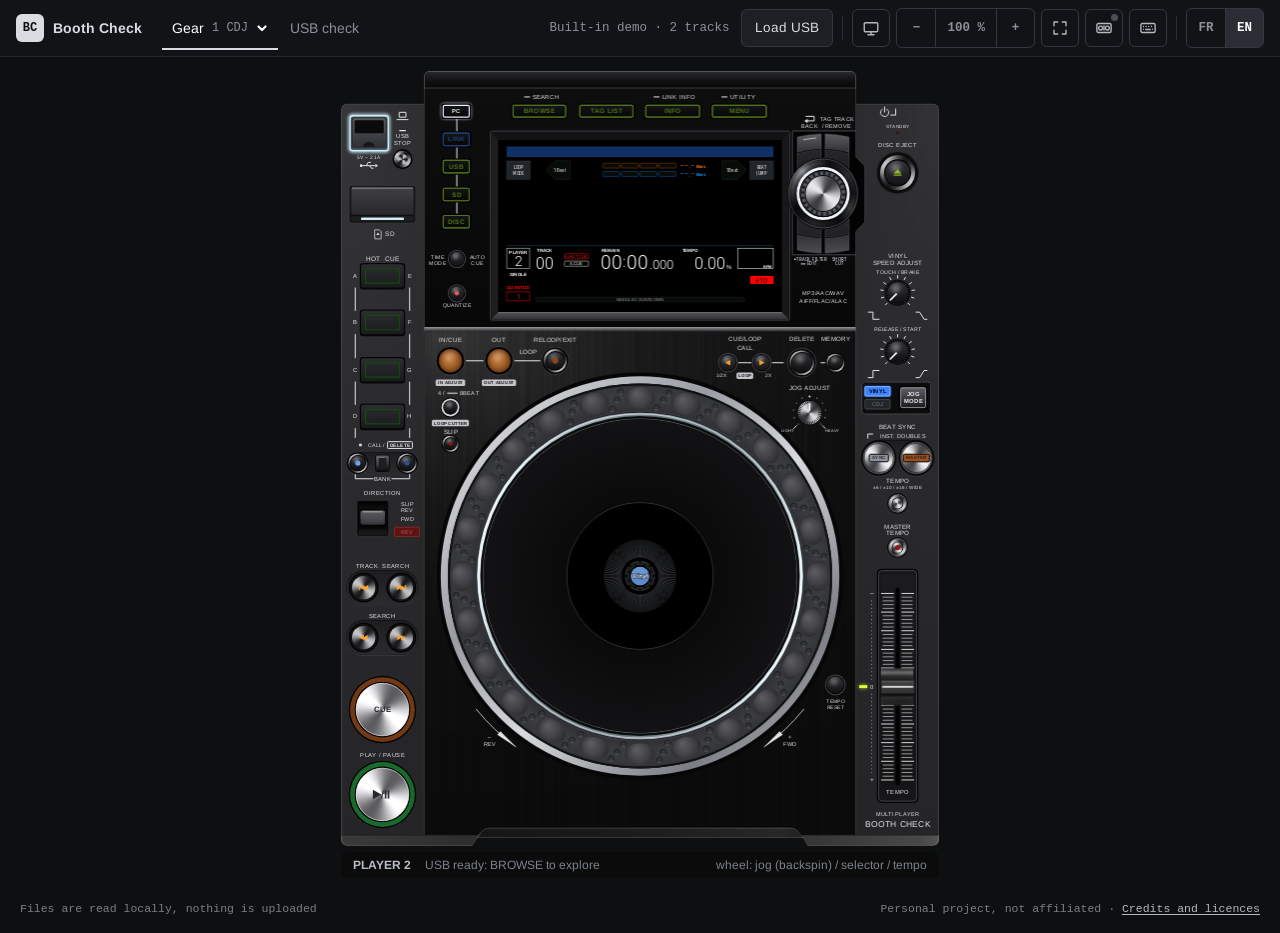
==== commit ba189537: "V2.8.3 : écran, voyants et réglages de la CDJ d'après le mode d'emploi (barre de position ELAPSED/RE" ====
--- a/index.html
+++ b/index.html
@@ -559,23 +559,23 @@
 let STATUS={msg:'',until:0};
 function toast(t,ms){STATUS.msg=t;STATUS.until=Date.now()+(ms||2600);STATUS.src='deck';}
 /* ---------- player settings ----------
-   Values and defaults follow the rekordbox My Settings files written to the USB
-   (MYSETTING.DAT, MYSETTING2.DAT, DEVSETTING.DAT). [key, label, options, default, file, offset, base] */
+   Values follow the rekordbox My Settings files written to the USB (MYSETTING.DAT, MYSETTING2.DAT, DEVSETTING.DAT);
+   defaults = the player's factory settings, marked * in the manual p. 38. [key, label, options, default, file, offset, base] */
 const SETDEF=[
- ['playMode','PLAY MODE',['CONTINUE','SINGLE'],1,'my',23,0x80],
+ ['playMode','PLAY MODE',['CONTINUE','SINGLE'],0,'my',23,0x80],
  ['ejectLock','EJECT/LOAD LOCK',['UNLOCK','LOCK'],0,'my',21,0x80],
  ['qbv','QUANTIZE BEAT VALUE',['1 Beat','1/2 Beat','1/4 Beat','1/8 Beat'],0,'my',24,0x80],
- ['hcAuto','HOT CUE AUTO LOAD',['OFF','ON','rekordbox SETTING'],1,'my',25,0x80],
+ ['hcAuto','HOT CUE AUTO LOAD',['OFF','ON','rekordbox SETTING'],2,'my',25,0x80],
  ['hcColor','HOT CUE COLOR',['OFF','ON'],0,'my',26,0x80],
  ['autoCueLevel','AUTO CUE LEVEL',['-36dB','-42dB','-48dB','-54dB','-60dB','-66dB','-72dB','-78dB','MEMORY'],8,'my',11,0x80],
  ['slipFlash','SLIP FLASHING',['OFF','ON'],1,'my',16,0x80],
  ['onAir','ON AIR DISPLAY',['OFF','ON'],1,'my',8,0x80],
- ['jogRing','JOG BRIGHTNESS',['OFF','1','2'],1,'my',14,0x80],
+ ['jogRing','JOG BRIGHTNESS',['OFF','1','2'],2,'my',14,0x80],
  ['jogInd','JOG INDICATOR',['OFF','ON'],1,'my',15,0x80],
  ['discSlot','DISC SLOT ILLUMINATION',['OFF','1','2'],2,'my',20,0x80],
  ['language','LANGUAGE',['ENGLISH','FRANÇAIS','DEUTSCH','ITALIANO','NEDERLANDS','ESPAÑOL','РУССКИЙ','한국어','简体中文','繁體中文','日本語','PORTUGUÊS','SVENSKA','ČEŠTINA','MAGYAR','DANSK','ΕΛΛΗΝΙΚΆ','TÜRKÇE'],0,'my',12,0x81],
  ['historyName','HISTORY NAME',['HISTORY'],0,null],
- ['playerNo','PLAYER No.',['1','2','3','4'],0,null],
+ ['playerNo','PLAYER No.',['AUTO','1','2','3','4'],0,null],
  ['linkStatus','LINK STATUS',['NOT CONNECTED'],0,null,null,null,true],
  ['midiCh','MIDI CHANNEL',Array.from({length:16},(_,i)=>String(i+1)),0,null],
  ['digitalOut','DIGITAL OUT',['16bit','24bit'],1,null],
@@ -587,6 +587,8 @@
  ['version','VERSION No.',['—'],0,null,null,null,true],
 ];
 const UTIL_COUNT=SETDEF.length;
+/* order of the choices on the UTILITY screen when it differs from the order of the values in the files (manual p. 38) */
+const UTIL_ORDER={qbv:[3,2,1,0],hcAuto:[1,2,0]};
 /* My Settings values set elsewhere on the player (buttons, SHORTCUT), still read from the USB */
 const SETDEF2=[
  ['timeMode',['ELAPSED','REMAIN'],1,'my',32,0x80],['autoCue',['OFF','ON'],1,'my',34,0x80],['jogMode',['CDJ','VINYL'],1,'my',33,0x80],
@@ -596,6 +598,8 @@
 ];
 const DEVMAP={wfColor:{1:0,3:1,4:1},keyFmt:{1:0,2:1},ovType:{1:0,2:1},wfPos:{1:0,2:1}};
 const SET={},SETSRC={};
+/* the USB indicator blinks while the player reads the USB (manual p. 14): until this time after a mount; the length is ours */
+let USBCOMM=0;
 function resetSettings(){for(const d of SETDEF){SET[d[0]]=d[3];SETSRC[d[0]]='default';}for(const d of SETDEF2){SET[d[0]]=d[2];SETSRC[d[0]]='default';}}
 resetSettings();
 const sv=k=>{const d=SETDEF.find(x=>x[0]===k);if(d)return d[2][SET[k]];const e=SETDEF2.find(x=>x[0]===k);return e?e[1][SET[k]]:'';};
@@ -942,7 +946,7 @@
   P.polygon([[LC-7,249],[LC-9.5,253],[LC-4.5,253]],PRINT);
 }
 function rightColumn(P){
-  P.circle(RC,95,2.2,[220,24,20]);
+  P.circle(RC,95,2.2,[58,18,16]);   /* STANDBY: lit only in standby (manual p. 14), never here */
   P.arc(RC-20,64,7,300,240+360,PRINT,1.4);P.line([[RC-20,55],[RC-20,64]],PRINT,1.4);P.line([[RC-11,68],[RC-3,68],[RC-3,58]],PRINT,1.4);
   P.rrect([RC-56,479,RC+52,530],5,[12,12,13],[76,76,80],1);
 }
@@ -1237,6 +1241,10 @@
 }
 /* the angle of a selector position given as a clock direction in degrees (0 = up, clockwise) */
 const clk=d=>(d-90)*Math.PI/180;
+/* BEAT FX selectors: name, direction (degrees clockwise from the top), label position */
+const FXSEL_C=[1970,1711],FXSEL=[['DELAY',-146,1896.5,1777.5],['ECHO',-123.5,1881,1751],['PING PONG',-101,1847.5,1725],['SPIRAL',-77,1866.5,1696],['REVERB',-53,1871,1670],['TRANS',-30.5,1896.5,1643],['FILTER',-8,1929,1619],
+  ['FLANGER',12.5,2015,1619],['PHASER',34,2054,1643],['PITCH',56,2066.5,1670],['SLIP ROLL',78,2092.5,1696],['ROLL',100,2070,1725],['VINYL BRAKE',121,2085,1751],['HELIX',144,2042.5,1777.5]];
+const FXCH_C=[1972.5,1900],FXCH=[['B',-104,1888.5,1915],['A',-79,1887.5,1887.5],['MIC',-57,1889,1856],['1',-35,1925,1831.5],['2',-12,1955,1820],['3',11,1986,1820],['4',33,2014,1831.5],['MASTER',56,2074,1856]];
 /* rotary selectors, as on the real mixer: a smooth black knob crossed by a raised grey bar, a white line from the centre
    to the bar's tip, which passes the knob's edge on the pointing side */
 function selKnob(P,cx,cy,r,dirDeg){const g=P.g;
@@ -1258,6 +1266,8 @@
 function sw(P,id,get,cx,cy,w,h){dyn(P,()=>'sw|'+w+'|'+get(),[cx-w/2-8,cy-h/2-8,cx+w/2+8,cy+h/2+8],P=>slideSwitch(P,cx,cy,w,h,get()));}
 const blinkOn=()=>Math.floor(performance.now()/400)%2===0;
 const clipOn=t=>!!t&&performance.now()/1000-t<.5;
+/* channel CLIP: blinks, or blinks fast when the sound is distorted (manual p. 11), for a second after the last peak */
+function chClipLit(ch){const t=performance.now()/1000;if(!ch.clip||t-ch.clip>1)return false;return Math.floor(t*(ch.clipLv===2?8:2.5)*2)%2===0;}
 /* lit parts */
 function glowBox(P,box,col,blur,strength){P.glow(q=>{q.fillRect(box[0],box[1],box[2]-box[0],box[3]-box[1]);},col,blur,strength==null?.9:strength);}
 function cueKey(P,cx,cy,lit,label){const b=[cx-70,cy-28,cx+70,cy+28],g=P.g;
@@ -1267,6 +1277,7 @@
   if(lit){lg.addColorStop(0,'#ffb27a');lg.addColorStop(.5,'#ff8a3c');lg.addColorStop(1,'#f0601c');}else{lg.addColorStop(0,'#7a4a2c');lg.addColorStop(1,'#4a2a16');}
   P.rr(b,9);g.fillStyle=lg;g.fill();P.rrect(b,9,null,lit?[255,200,160]:[130,90,60],2);
   dT(P,cx,cy+1,label||'CUE',30,'mm',lit?[40,16,4]:[24,12,4]);}
+function fxTagD(P,cx,cy,lit){dyn(P,()=>'fxtag|'+lit(),[cx-80,cy-26,cx+80,cy+26],P=>fxTag(P,cx,cy,lit()));}
 function fxTag(P,cx,cy,lit){const b=[cx-68,cy-15,cx+68,cy+15];if(lit)glowBox(P,b,[60,150,255],8,.8);
   P.rrect(b,3,lit?[70,160,255]:[22,48,90],lit?[170,215,255]:[40,80,140],2);dT(P,cx,cy+1,'BEAT FX',24,'mm',lit?[8,20,44]:[70,110,170]);}
 function clipTag(P,cx,cy,lit){const b=[cx-41,cy-15,cx+41,cy+15];P.rrect(b,3,[16,16,18],[60,60,64],2);if(lit)glowBox(P,[b[0]+6,b[1]+6,b[2]-6,b[3]-6],[255,40,40],6,.8);
@@ -1326,10 +1337,11 @@
   P.line([[285,790],[298,790],[298,945],[285,945]],DPRINT,2.4);dT(P,300,888,'EQ',28,'lm');
   /* OFF / ON / TALK OVER */
   dT(P,155,1030,'OFF',24);dT(P,205,1030,'ON',24);dT(P,284,1030,'TALK OVER',22);
-  P.circle(350,1030,10,[230,20,40]);P.circle(350,1030,10,null,[120,10,20],2);
+  /* no microphone in Booth Check: the selector on OFF, so the indicator is off (lit on ON, blinking on TALK OVER: manual p. 12) */
+  P.circle(350,1030,10,[60,10,16]);P.circle(350,1030,10,null,[120,10,20],2);
   for(const x of [185,228])P.circle(x,1050,4,DPRINT);P.line([[185,1050],[228,1050]],DPRINT,2);
-  slideSwitch(P,205,1082,140,46,0);
-  fxTag(P,205,1162,st.fxCh==='MIC');
+  slideSwitch(P,205,1082,140,46,-1);
+  fxTagD(P,205,1162,()=>st.fxCh==='MIC');
   /* SOUND COLOR FX */
   dotField(P,[35,1240,380,1695],[50,51,55],[190,192,198,190],7.5,1.4);
   const scf=[['SPACE',90,1297],['DUB\nECHO',205,1297],['SWEEP',318,1297],['NOISE',90,1433],['CRUSH',205,1433],['FILTER',318,1433]];
@@ -1364,7 +1376,7 @@
   dyn(P,()=>'in|'+i+'|'+ch.input,[cx-80,318-80,cx+80,318+80],P=>selKnob(P,cx,318,53,pos[ch.input]));
   dT(P,cx+97,368,String(i+1),110,'mm',[244,245,248]);
   /* CLIP, TRIM */
-  dyn(P,()=>'clip|'+i+'|'+clipOn(ch.clip),[cx-90-50,433-24,cx-90+50,433+24],P=>clipTag(P,cx-90,433,clipOn(ch.clip)));dT(P,cx,433,'TRIM',30);dT(P,cx+83,431,['DECK 3/C','DECK 1/A','DECK 2/B','DECK 4/D'][i],22,'mm',DPRINT,'cond');
+  dyn(P,()=>'clip|'+i+'|'+chClipLit(ch),[cx-90-50,433-24,cx-90+50,433+24],P=>clipTag(P,cx-90,433,chClipLit(ch)));dT(P,cx,433,'TRIM',30);dT(P,cx+83,431,['DECK 3/C','DECK 1/A','DECK 2/B','DECK 4/D'][i],22,'mm',DPRINT,'cond');
   dScale(P,cx,510,46,{gap:16});kn(P,'trim'+i,()=>ch.trim,'grey',cx,510,46);dT(P,cx-48,571,'−∞',30,'rm');dT(P,cx+56,571,'+9',26);
   /* channel level indicator */
   const mx=cx-122;P.rrect([mx-15,500,mx+15,1178],8,[6,6,7],[46,46,50],2);
@@ -1380,7 +1392,7 @@
   dotField(P,[cx-140,1240,cx+140,1478],[34,34,37],[150,151,157,170],7.5,1.4);
   dT(P,cx,1268,'COLOR',30);P.arc(cx,1366,82,128,412,DPRINT,4);kn(P,'color'+i,()=>ch.color,'chrome',cx,1366,55);
   dT(P,cx-95,1448,'LOW',22);dT(P,cx+92,1448,'HI',22);
-  dyn(P,()=>'cue|'+ch.cue,[cx-90,1537-46,cx+90,1537+46],P=>cueKey(P,cx,1537,ch.cue));fxTag(P,cx,1637,st.fxCh===String(i+1));
+  dyn(P,()=>'cue|'+ch.cue,[cx-90,1537-46,cx+90,1537+46],P=>cueKey(P,cx,1537,ch.cue));fxTagD(P,cx,1637,()=>st.fxCh===String(i+1));
 }
 function faderSectionD(P,st){
   for(let i=0;i<4;i++){const cx=DM_STRIP[i],ch=st.ch[i];
@@ -1405,14 +1417,14 @@
   const x=DM_MX;
   band(P,1572,1750,201,'MASTER');dT(P,x,236,'LEVEL',30);dScale(P,x,316,52,{gap:16});kn(P,'master',()=>st.master,'std',x,316,52);
   dT(P,x-50,392,'−∞',30,'rm');dT(P,x+46,392,'0',24);P.arc(x,316,80,-50,10,DPRINT,4);
-  dyn(P,()=>'mclip|'+(st.mL>13||st.mR>13),[x-50,433-24,x+50,433+24],P=>clipTag(P,x,433,st.mL>13||st.mR>13));
+  dyn(P,()=>'mclip|'+clipOn(st.mClip),[x-50,433-24,x+50,433+24],P=>clipTag(P,x,433,clipOn(st.mClip)));
   const labels=['15','12','9','6','3','0','- 3','- 6','- 9','-12','-15','-18','-21','-24','-27'];
   for(const side of [-1,1]){const mx=x+side*48;P.rrect([mx-15,500,mx+15,1150],8,[6,6,7],[46,46,50],2);
     labels.forEach((l,k)=>{const y=528+k*43.3,col=k<2?[255,30,40]:k<6?[255,150,40]:[220,240,20],db=+l.replace(' ',''),lv=()=>side<0?st.mL:st.mR;dyn(P,()=>'led|'+k+'|'+(lv()>=db-1.5),[mx-20,y-20,mx+20,y+20],P=>meterLed(P,mx,y,col,lv()>=db-1.5));});}
   labels.forEach((l,k)=>dT(P,x+2,528+k*43.3,l,22));
   dT(P,x-48,1186,'L',22);dT(P,x,1186,'dB',22);dT(P,x+48,1186,'R',22);
   dT(P,x,1278,'BALANCE',30);dScale(P,x+4,1366,47,{gap:16});kn(P,'balance',()=>st.balance,'std',x+4,1366,47);dT(P,x-45,1440,'L',22);dT(P,x+52,1440,'R',22);
-  dyn(P,()=>'cue|'+st.cueMaster,[x-90,1537-46,x+90,1537+46],P=>cueKey(P,x,1537,st.cueMaster));fxTag(P,x,1637,st.fxCh==='MASTER');
+  dyn(P,()=>'cue|'+st.cueMaster,[x-90,1537-46,x+90,1537+46],P=>cueKey(P,x,1537,st.cueMaster));fxTagD(P,x,1637,()=>st.fxCh==='MASTER');
   dT(P,x,1726,'BOOTH MONITOR',29);dScale(P,x+2,1812,52,{gap:16});kn(P,'booth',()=>st.booth,'std',x+2,1812,52);dT(P,x-50,1882,'−∞',30,'rm');dT(P,x+46,1882,'0',24);
   P.line([[1575,1905],[1748,1905]],[120,120,126],2);
   dT(P,x,1936,'EQ CURVE',28);inverse(P,x-38,1961,'ISOLATOR',20);dT(P,x+28,1961,'EQ',22);for(const dx of [-26,-2])P.circle(x+dx,1978,4,DPRINT);
@@ -1447,37 +1459,35 @@
   band(P,1785,2160,625,'BEAT FX');
   const gp=[1784,646,2160,1464],g=P.g;P.rrect([gp[0]-3,gp[1]-3,gp[2]+3,gp[3]+3],12,[2,2,3]);P.rrect(gp,10,[10,10,12],[64,64,70],2);
   const lg=g.createLinearGradient(gp[0],gp[1],gp[2],gp[1]+260);lg.addColorStop(0,'rgba(255,255,255,.10)');lg.addColorStop(.5,'rgba(255,255,255,.02)');lg.addColorStop(.5001,'rgba(0,0,0,0)');g.fillStyle=lg;g.save();P.rr([gp[0],gp[1],gp[2],gp[1]+300],10);g.clip();g.fillRect(gp[0],gp[1],gp[2]-gp[0],300);g.restore();
-  dyn(P,()=>'oled|'+st.bpm+'|'+(st.bpmLost&&!blinkOn())+'|'+st.quantize,[1844,688,2102,894],P=>oledD(P,[1860,704,2086,878],st));
+  dyn(P,()=>'oled|'+oledKey(st),[1844,688,2102,894],P=>oledD(P,[1860,704,2086,878],st));
   dT(P,x,952,'X-PAD',30);
   xpadD(P,st);
+  dyn(P,()=>'xpads|'+st.pad,[1796,988,2150,1196],P=>xpadPads(P,st));
   for(const [bx,dir] of [[1855,-1],[2085,1]]){const b=[bx-56,1230,bx+56,1286];P.rrect([b[0]-3,b[1]-3,b[2]+3,b[3]+4],8,[2,2,3]);P.gradient(b,[56,56,60],[24,24,26],6);P.rrect(b,6,null,[96,96,102],1.5);
     P.polygon(dir<0?[[bx+14,1246],[bx+14,1270],[bx-16,1258]]:[[bx-14,1246],[bx-14,1270],[bx+16,1258]],[240,240,244]);}
   P.line([[1917,1232],[2023,1232]],DPRINT,2);P.line([[1917,1284],[2023,1284]],DPRINT,2);dT(P,x,1259,'BEAT',28);
   dT(P,1845,1316,'AUTO',22);dT(P,1845,1338,'/TAP',22);roundKey(P,1845,1392,26,null);
-  P.circle(1972,1372,52,[8,8,9],[70,70,76],2);if(st.tap)P.glow(q=>{q.lineWidth=10;q.beginPath();q.arc(1972,1372,39,0,7);q.stroke();},[40,255,110],8,.9);
-  P.circle(1972,1372,42,null,st.tap?[70,255,130]:[30,110,60],6);P.dome(1972,1372,36,[18,18,20]);dT(P,1972,1373,'TAP',26,'mm',st.tap?[80,255,140]:[40,130,70],true);
+  dyn(P,()=>'tap|'+st.tap,[1912,1312,2032,1432],P=>{P.circle(1972,1372,52,[8,8,9],[70,70,76],2);if(st.tap)P.glow(q=>{q.lineWidth=10;q.beginPath();q.arc(1972,1372,39,0,7);q.stroke();},[40,255,110],8,.9);
+    P.circle(1972,1372,42,null,st.tap?[70,255,130]:[30,110,60],6);P.dome(1972,1372,36,[18,18,20]);dT(P,1972,1373,'TAP',26,'mm',st.tap?[80,255,140]:[40,130,70],true);});
   P.g.beginPath();[[2048,1308],[2056,1302],[2064,1308],[2064,1318],[2056,1324],[2048,1318]].forEach((p,i)=>i?P.g.lineTo(p[0],p[1]):P.g.moveTo(p[0],p[1]));P.g.closePath();P.g.strokeStyle=css(DPRINT);P.g.lineWidth=2.4;P.g.stroke();P.circle(2056,1313,3,DPRINT);dT(P,2070,1314,'QUANTIZE',22,'lm');P.line([[2056,1338],[2072,1338]],DPRINT_DIM,2);dT(P,2078,1338,'UTILITY',22,'lm',DPRINT_DIM);
-  roundKey(P,2095,1392,26,st.quantize?[255,40,70]:[110,20,30]);inverse(P,2095,1438,'WAKE UP',16);
+  dyn(P,()=>'qkey|'+st.quantize,[2055,1352,2135,1432],P=>roundKey(P,2095,1392,26,st.quantize?[255,40,70]:[110,20,30]));inverse(P,2095,1438,'WAKE UP',16);
   /* FX FREQUENCY */
   dT(P,x,1486,'FX FREQUENCY',28);
-  for(const [t,bx] of [['LOW',1840],['MID',1970],['HI',2100]]){const on=st.freq[t],b=[bx-50,1508,bx+50,1566];P.rrect([b[0]-3,b[1]-3,b[2]+3,b[3]+4],8,[2,2,3]);
+  for(const [t,bx] of [['LOW',1840],['MID',1970],['HI',2100]])dyn(P,()=>'ffq|'+t+'|'+st.freq[t],[bx-64,1494,bx+64,1582],P=>{const on=st.freq[t],b=[bx-50,1508,bx+50,1566];P.rrect([b[0]-3,b[1]-3,b[2]+3,b[3]+4],8,[2,2,3]);
     if(on)glowBox(P,b,[60,150,255],10,.85);P.gradient(b,on?[60,120,220]:[18,30,60],on?[30,70,170]:[10,18,40],6);P.rrect(b,6,null,on?[150,205,255]:[40,70,130],4);P.rrect([b[0]+8,b[1]+8,b[2]-8,b[3]-8],3,on?[30,64,150]:[10,16,34]);
-    dT(P,bx,1538,t,26,'mm',on?[170,215,255]:[70,100,160],true);}
+    dT(P,bx,1538,t,26,'mm',on?[170,215,255]:[70,100,160],true);});
   /* FX type selector (positions and angles measured on the real mixer) */
-  const types=[['DELAY',-146,1896.5,1777.5],['ECHO',-123.5,1881,1751],['PING PONG',-101,1847.5,1725],['SPIRAL',-77,1866.5,1696],['REVERB',-53,1871,1670],['TRANS',-30.5,1896.5,1643],['FILTER',-8,1929,1619],
-    ['FLANGER',12.5,2015,1619],['PHASER',34,2054,1643],['PITCH',56,2066.5,1670],['SLIP ROLL',78,2092.5,1696],['ROLL',100,2070,1725],['VINYL BRAKE',121,2085,1751],['HELIX',144,2042.5,1777.5]];
-  const fx=[1970,1711],fr=50;
-  for(const [t,d,lx,ly] of types){const a=clk(d);P.line([[fx[0]+(fr+9)*Math.cos(a),fx[1]+(fr+9)*Math.sin(a)],[fx[0]+(fr+24)*Math.cos(a),fx[1]+(fr+24)*Math.sin(a)]],DPRINT,2.6);
+  const fx=FXSEL_C,fr=50;
+  for(const [t,d,lx,ly] of FXSEL){const a=clk(d);P.line([[fx[0]+(fr+9)*Math.cos(a),fx[1]+(fr+9)*Math.sin(a)],[fx[0]+(fr+24)*Math.cos(a),fx[1]+(fr+24)*Math.sin(a)]],DPRINT,2.6);
     dT(P,lx,ly,t,t==='VINYL BRAKE'?22:24,'mm',DPRINT,t==='HELIX');}
-  selKnob(P,fx[0],fx[1],fr,types.find(t=>t[0]===st.fxType)[1]);
+  dyn(P,()=>'fxsel|'+st.fxType,[fx[0]-fr-8,fx[1]-fr-8,fx[0]+fr+8,fx[1]+fr+8],P=>selKnob(P,fx[0],fx[1],fr,FXSEL.find(t=>t[0]===st.fxType)[1]));
   /* FX channel selector */
-  const chs=[['B',-104,1888.5,1915],['A',-79,1887.5,1887.5],['MIC',-57,1889,1856],['1',-35,1925,1831.5],['2',-12,1955,1820],['3',11,1986,1820],['4',33,2014,1831.5],['MASTER',56,2074,1856]];
-  const cs=[1972.5,1900],cr=52;dT(P,1844,1890,'CROSS',22,'mm',DPRINT,'cond');dT(P,1845,1910,'FADER',22,'mm',DPRINT,'cond');
-  for(const [t,d,lx,ly] of chs){const a=clk(d);P.line([[cs[0]+(cr+9)*Math.cos(a),cs[1]+(cr+9)*Math.sin(a)],[cs[0]+(cr+24)*Math.cos(a),cs[1]+(cr+24)*Math.sin(a)]],DPRINT,2.6);dT(P,lx,ly,t,26);}
-  selKnob(P,cs[0],cs[1],cr,chs.find(c=>c[0]===st.fxCh)[1]);
+  const cs=FXCH_C,cr=52;dT(P,1844,1890,'CROSS',22,'mm',DPRINT,'cond');dT(P,1845,1910,'FADER',22,'mm',DPRINT,'cond');
+  for(const [t,d,lx,ly] of FXCH){const a=clk(d);P.line([[cs[0]+(cr+9)*Math.cos(a),cs[1]+(cr+9)*Math.sin(a)],[cs[0]+(cr+24)*Math.cos(a),cs[1]+(cr+24)*Math.sin(a)]],DPRINT,2.6);dT(P,lx,ly,t,26);}
+  dyn(P,()=>'fxch|'+st.fxCh,[cs[0]-cr-8,cs[1]-cr-8,cs[0]+cr+8,cs[1]+cr+8],P=>selKnob(P,cs[0],cs[1],cr,FXCH.find(c=>c[0]===st.fxCh)[1]));
   dT(P,x,2018,'TIME',30);dKnob(P,'enc',1972,2098,53,0);
-  dT(P,x,2238,'LEVEL / DEPTH',30);dScale(P,1972,2326,53,{gap:16});dKnob(P,'std',1972,2326,53,st.depth);dT(P,1918,2400,'MIN',24);dT(P,2028,2400,'MAX',24);
-  dT(P,x,2444,'ON/OFF',30);bigBlue(P,1970,2540,62,st.fxOn);
+  dT(P,x,2238,'LEVEL / DEPTH',30);dScale(P,1972,2326,53,{gap:16});kn(P,'depth',()=>st.depth,'std',1972,2326,53);dT(P,1918,2400,'MIN',24);dT(P,2028,2400,'MAX',24);
+  dT(P,x,2444,'ON/OFF',30);dyn(P,()=>'fxon|'+(bfxActive()&&blinkOn()),[1890,2460,2050,2620],P=>bigBlue(P,1970,2540,62,bfxActive()&&blinkOn()));  /* ON/OFF blinks while the effect is on (manual p. 14) */
   /* model line: the mixer's own name replaced by the site's, as on the CDJ */
   dT(P,1830,2658,'PROFESSIONAL MIXER',24,'rm');dT(P,1846,2654,'BOOTH CHECK',40,'lm',[232,234,238]);
 }
@@ -1487,30 +1497,48 @@
   const rg=g.createRadialGradient(cx-r*.2,cy-r*.25,r*.1,cx,cy,r);
   if(on){rg.addColorStop(0,'#d8f0ff');rg.addColorStop(.55,'#7fc0ff');rg.addColorStop(1,'#3a78e0');}else{rg.addColorStop(0,'#5a6a84');rg.addColorStop(.6,'#34405a');rg.addColorStop(1,'#1c2436');}
   g.beginPath();g.arc(cx,cy,r,0,7);g.fillStyle=rg;g.fill();}
-/* OLED: same seven zones as the manual's drawing of the screen */
+/* OLED: same seven zones as the manual's drawing of the screen (p. 13) */
+function oledZone6(st){const D=bfxDef();
+  if(BF.show){const w=BF.showWhat;if(w==='ms')return [Math.round(bfxTime())+' ms'];if(w==='rev')return [BF.rev+' %'];if(w==='revT')return [BF.revT+' %'];if(w==='pitch')return [(BF.pitch>0?'+':'')+BF.pitch+' %'];if(w==='bpm')return [BF.tapBpm.toFixed(1)+' BPM'];}
+  if(D.pct)return [BF.rev+' %'];if(D.pitch)return [(BF.pitch>0?'+':'')+BF.pitch+' %'];
+  if(BF.timeMs!=null)return [Math.round(bfxTime())+' ms'];
+  const L=bfxBeats(),k=Math.min(BF.beat,L.length-1);return [L[k-1]||'',L[k],L[k+1]||''];}
+function oledKey(st){const blink=!blinkOn();
+  return [st.fxType,st.tap,BF.q,BF.q===2&&blink,st.tap?Math.round(BF.tapBpm):st.bpm,!st.tap&&st.bpmLost&&blink,oledZone6(st).join(','),bfxOut()&&blink,st.touch==null?'':Math.round(st.touch*200)].join('|');}
 function oledD(P,box,st){
-  const [x0,y0,x1,y1]=box,g=P.g,W=[236,240,246],w=x1-x0;P.rrect([x0-8,y0-8,x1+8,y1+8],3,[0,0,0],[70,72,78],2);
+  const [x0,y0,x1,y1]=box,g=P.g,W=[236,240,246],DIM=[70,72,76],w=x1-x0,blink=!blinkOn();P.rrect([x0-8,y0-8,x1+8,y1+8],3,[0,0,0],[70,72,78],2);
   const txt=(t,x,y,px,wt,al,col)=>{g.save();g.font=(wt||400)+' '+px+'px '+FACE_FONT;g.fillStyle=col?css(col):css(W);g.textAlign=al||'center';g.textBaseline='alphabetic';g.fillText(t,x,y);g.restore();};
+  /* 1 the effect's name */
   txt(st.fxType.replace(' ',''),(x0+x1)/2,y0+38,40);
-  P.rrect([x0+8,y0+52,x0+58,y0+66],2,null,W,1.4);txt('AUTO',x0+33,y0+63,11);txt('QUANTIZE',x0+33,y0+80,10,400,'center',st.quantize?W:[70,72,76]);
-  if(!(st.bpmLost&&!blinkOn()))txt(st.bpm==null?'---':String(st.bpm),x0+170,y0+86,42,300,'right');txt('BPM',x0+178,y0+84,17,400,'left');
-  const by=y0+98,cw=w/3;P.rrect([x0,by,x1,by+40],0,null,W,1.6);
-  for(let k=0;k<3;k++){const cx=x0+cw*(k+.5);if(k===1)P.rrect([x0+cw+3,by+3,x0+2*cw-3,by+37],0,W);if(k>0)P.line([[x0+cw*k,by+5],[x0+cw*k,by+35]],W,1.2);
-    txt(st.beat[k],cx,by+32,30,k===1?700:400,'center',k===1?[0,0,0]:W);}
+  /* 2 AUTO or TAP, 3 QUANTIZE (lit: grid received, blinking: not received) */
+  P.rrect([x0+8,y0+52,x0+58,y0+66],2,null,W,1.4);txt(st.tap?'TAP':'AUTO',x0+33,y0+63,11);
+  txt('QUANTIZE',x0+33,y0+80,10,400,'center',BF.q===1||(BF.q===2&&!blink)?W:DIM);
+  /* 4-5 the BPM, 3 digits; the last measured value blinks when nothing can be measured */
+  const bpm=st.tap?Math.round(BF.tapBpm):st.bpm;
+  if(st.tap||!(st.bpmLost&&blink))txt(bpm==null?'---':String(bpm),x0+170,y0+86,42,300,'right');txt('BPM',x0+178,y0+84,17,400,'left');
+  /* 6 beat / parameters: the chosen fraction in negative between its neighbours, or the value being set; blinks out of the limits */
+  const by=y0+98,cw=w/3,z=oledZone6(st);P.rrect([x0,by,x1,by+40],0,null,W,1.6);
+  if(!(bfxOut()&&blink)){
+    if(z.length===3)for(let k=0;k<3;k++){const cx=x0+cw*(k+.5);if(k===1)P.rrect([x0+cw+3,by+3,x0+2*cw-3,by+37],0,W);if(k>0)P.line([[x0+cw*k,by+5],[x0+cw*k,by+35]],W,1.2);
+      txt(z[k],cx,by+32,30,k===1?700:400,'center',k===1?[0,0,0]:W);}
+    else txt(z[0],(x0+x1)/2,by+31,28,500);}
   txt('BEAT',(x0+x1)/2,by+52,10);
+  /* 7 where the X-PAD is touched */
   const ty=by+66;P.line([[x0+4,ty],[x1-4,ty]],[90,92,96],1.4);for(let k=0;k<=8;k++){const tx=x0+4+(w-8)*k/8;P.line([[tx,ty-4],[tx,ty+2]],[90,92,96],1.2);}
-  if(st.touch!=null){const tx=x0+4+(w-8)*st.touch;P.rrect([x0+4,ty-4,tx,ty+3],1,W);}
+  if(st.touch!=null){const tx=x0+4+(w-8)*st.touch;P.rrect([x0+4,ty-4,Math.max(x0+8,tx),ty+3],1,W);}
 }
 function dotFrame(P,b,col){const [x0,y0,x1,y1]=b,g=P.g;g.fillStyle=css(col);const step=6.5;
   for(const inset of [3,8.5,14]){const a0=x0+inset,a1=x1-inset,c0=y0+inset,c1=y1-inset;
     for(let x=a0;x<=a1+.1;x+=step){g.beginPath();g.arc(x,c0,1.5,0,7);g.arc(x,c1,1.5,0,7);g.fill();}
     for(let y=c0+step;y<c1-.1;y+=step){g.beginPath();g.arc(a0,y,1.5,0,7);g.arc(a1,y,1.5,0,7);g.fill();}}}
+function xpadPads(P,st){const labels=[['1/16','1/8','1/4','1/2'],['3/4','1','2','4']];
+  labels.forEach((row,ri)=>row.forEach((t,k)=>{const cx=1849+k*86,cy=ri?1146:1037,c=[cx-38,cy-32,cx+38,cy+32];const on=st.pad===t;
+    P.rrect(c,4,on?[60,62,68]:[22,22,24]);dotFrame(P,c,on?[255,255,255]:[200,202,208]);
+    dT(P,cx,cy+1,t,38,'mm',[248,248,252]);}));}
 function xpadD(P,st){
   const b=[1796,988,2150,1196];P.rrect([b[0]-8,b[1]-8,b[2]+8,b[3]+8],10,[30,30,33],[90,90,96],2);P.gradient(b,[44,45,49],[20,20,22],8);P.rrect(b,8,null,[110,110,116],1.5);
   const labels=[['1/16','1/8','1/4','1/2'],['3/4','1','2','4']];
-  labels.forEach((row,ri)=>row.forEach((t,k)=>{const cx=1849+k*86,cy=ri?1146:1037,c=[cx-38,cy-32,cx+38,cy+32];const on=st.pad===t;
-    P.rrect(c,4,on?[60,62,68]:[22,22,24]);dotFrame(P,c,on?[255,255,255]:[200,202,208]);
-    dT(P,cx,cy+1,t,38,'mm',[248,248,252]);}));
+  if(!DYN)xpadPads(P,st);
   /* touch strip between the rows */
   const ty=1092;P.rrect([1812,ty-8,2134,ty+8],8,[60,62,66]);dotField(P,[1834,ty-5,2112,ty+5],[150,152,158],[230,232,238,200],5,1);
   P.polygon([[1812,ty],[1830,ty-12],[1830,ty+12]],[230,232,238]);P.polygon([[2134,ty],[2116,ty-12],[2116,ty+12]],[230,232,238]);
@@ -1665,7 +1693,7 @@
     if(lo>=2000&&hi<=40000&&lo<hi){const bpm=Math.round((lo+hi)/20)/10,pct=Math.round((hi-lo)/(hi+lo)*100);if(pct>=0&&pct<=6)return {bpm,pct};}}
   return null;
 }
-function applyMediumSettings(m){resetSettings();for(const [k,v] of Object.entries(m.setValues||{})){SET[k]=v;SETSRC[k]='usb';}for(const d of DECKS)d.applySettings();}
+function applyMediumSettings(m){USBCOMM=now()+1;resetSettings();for(const [k,v] of Object.entries(m.setValues||{})){SET[k]=v;SETSRC[k]='usb';}for(const d of DECKS)d.applySettings();}
 function unmount(m){m.mounted=false;for(const d of DECKS){if(d.cur&&d.cur.tr.m===m)d.eject();const u=d.ui;if(u.nav.some(n=>n.m===m)){u.nav=[{k:'media',sel:0,top:0}];if(u.scr!=='play')u.scr='play';}d.dirty=true;}
   for(let i=TAGLIST.length-1;i>=0;i--)if(TAGLIST[i].m===m)TAGLIST.splice(i,1);}
 /* artwork thumbnails, decoded once */
@@ -1735,12 +1763,13 @@
 
 /* ---------------- the mixer (after the DJM-900NXS2): state, audio routing, SOUND COLOR FX, level meters, headphones ----------------
    Signal path of one channel, as in the manual's block diagram: input selector, TRIM, SOUND COLOR FX, EQ/ISO, then the level meter
-   and the CUE send (before the fader), the channel fader and the crossfader assign. Then MASTER LEVEL, BALANCE and the peak limiter. */
+   and the CUE send (before the fader), the channel fader and the crossfader assign. Then MASTER LEVEL, BALANCE and the peak limiter.
+   BEAT FX (beatfx.js) goes into one of the "slots": before or after a channel fader, on a crossfader side, or before MASTER LEVEL. */
 const CH_OF=[2,3,1,4];                       /* the order players are added in: channel 2 first, then 3, 1, 4 */
 const MS={on:false,param:.5,color:null,master:.5,balance:.5,booth:.5,cueMaster:false,mixing:.5,phLevel:.6,mono:-1,eqCurve:1,chCurve:0,xfCurve:0,xfader:0,
-  midi:false,cueLink:false,fxType:'PING PONG',fxCh:'MASTER',bpm:null,beat:['1/2','3/4','1'],touch:null,quantize:false,tap:false,freq:{LOW:true,MID:true,HI:true},fxOn:false,sendOn:false,depth:.5,pad:null,
+  midi:false,cueLink:false,fxType:'REVERB',fxCh:'MASTER',bpm:null,touch:null,quantize:false,tap:false,freq:{LOW:true,MID:true,HI:true},fxOn:false,sendOn:false,depth:.5,pad:null,
   mL:-99,mR:-99,
-  ch:[0,1,2,3].map(()=>({input:'DIGITAL',trim:.5,hi:.5,mid:.5,low:.5,color:.5,cue:false,fader:1,xf:0,level:-99,clip:0})),
+  ch:[0,1,2,3].map(()=>({input:'DIGITAL',trim:.5,hi:.5,mid:.5,low:.5,color:.5,cue:false,fader:1,xf:0,level:-99,clip:0,clipLv:0})),mClip:0,
   phones:'',phonesName:'',dirty:true};
 const MIX={N:null,fxReady:false,ir:null,irP:-1,noise:null};
 /* ---------- value curves ---------- */
@@ -1756,16 +1785,20 @@
 /* MASTER LEVEL at 12 o'clock gives the level the V2.5 gave at 80 %; turned fully up, 0 dB */
 const masterGain=v=>Math.pow(v,.8);
 /* ---------- the audio graph ---------- */
+/* a place where BEAT FX can be put: in -> out, or in -> effect -> out */
+function mkSlot(c){const s={in:c.createGain(),out:c.createGain(),fx:null};s.in.connect(s.out);return s;}
 function mixBuild(){
-  const c=AU.ctx,N={ch:[]};MIX.N=N;
+  const c=AU.ctx,N={ch:[]};MIX.N=N;MIX.bfx=null;
   N.bypass=c.createGain();N.bypass.connect(AU.out);
   N.mSum=c.createGain();N.mLevel=c.createGain();N.split=c.createChannelSplitter(2);N.bl=c.createGain();N.br=c.createGain();N.merge=c.createChannelMerger(2);
   N.lim=c.createDynamicsCompressor();N.lim.threshold.value=-1;N.lim.knee.value=0;N.lim.ratio.value=20;N.lim.attack.value=.002;N.lim.release.value=.12;
   N.mixOn=c.createGain();
-  N.mSum.connect(N.mLevel);N.mLevel.connect(N.split);N.split.connect(N.bl,0);N.split.connect(N.br,1);N.bl.connect(N.merge,0,0);N.br.connect(N.merge,0,1);
+  N.sM=mkSlot(c);N.sA=mkSlot(c);N.sB=mkSlot(c);N.sA.out.connect(N.mSum);N.sB.out.connect(N.mSum);
+  N.mSum.connect(N.sM.in);N.sM.out.connect(N.mLevel);N.mLevel.connect(N.split);N.split.connect(N.bl,0);N.split.connect(N.br,1);N.bl.connect(N.merge,0,0);N.br.connect(N.merge,0,1);
   N.merge.connect(N.lim);N.lim.connect(N.mixOn);N.mixOn.connect(AU.out);
   N.aL=c.createAnalyser();N.aR=c.createAnalyser();for(const a of [N.aL,N.aR])a.fftSize=1024;
-  const ms=c.createChannelSplitter(2);N.lim.connect(ms);ms.connect(N.aL,0);ms.connect(N.aR,1);
+  /* the master level meter and CLIP read the sound before the peak limiter (manual p. 8: CLIP lights when MASTER sends excessive levels) */
+  const ms=c.createChannelSplitter(2);N.merge.connect(ms);ms.connect(N.aL,0);ms.connect(N.aR,1);
   N.buf=new Float32Array(1024);
   /* headphones: the CUE mix and the master, blended by MIXING; MONO SPLIT puts the cue on the left and the master on the right */
   N.cueSum=c.createGain();N.cueMaster=c.createGain();N.lim.connect(N.cueMaster);N.cueMaster.connect(N.cueSum);
@@ -1790,9 +1823,13 @@
     C.cOut.connect(lo[0]);lo[1].connect(ap);ap.connect(C.gLo);C.cOut.connect(hi1[0]);hi1[1].connect(mid[0]);hi1[1].connect(hi[0]);mid[1].connect(C.gMid);hi[1].connect(C.gHi);
     for(const g of [C.gLo,C.gMid,C.gHi])g.connect(C.eq);
     C.an=c.createAnalyser();C.an.fftSize=1024;C.eq.connect(C.an);
-    C.cue=c.createGain();C.eq.connect(C.cue);C.cue.connect(N.cueSum);
+    /* BEAT FX slot before the fader (heard with CUE), and after it (the echoes and reverbs that go on when the fader comes down) */
+    C.pre=mkSlot(c);C.post=mkSlot(c);C.eq.connect(C.pre.in);
+    C.cue=c.createGain();C.pre.out.connect(C.cue);C.cue.connect(N.cueSum);
     /* channel fader, then the crossfader assign (SPACE and DUB ECHO come back between the two) */
-    C.fader=c.createGain();C.xfg=c.createGain();C.eq.connect(C.fader);C.fader.connect(C.xfg);C.xfg.connect(N.mSum);
+    C.fader=c.createGain();C.xfg=c.createGain();C.pre.out.connect(C.fader);C.fader.connect(C.post.in);C.post.out.connect(C.xfg);
+    C.toA=c.createGain();C.toB=c.createGain();C.toT=c.createGain();C.xfg.connect(C.toA);C.xfg.connect(C.toB);C.xfg.connect(C.toT);
+    C.toA.connect(N.sA.in);C.toB.connect(N.sB.in);C.toT.connect(N.mSum);
   }
   mixApply();loadFxWorklet();
 }
@@ -1807,7 +1844,7 @@
     setP(C.sel.gain,ch.input==='DIGITAL'||ch.input==='LINE'?1:0);setP(C.trim.gain,trimGain(ch.trim));
     const iso=MS.eqCurve<0;setP(C.gLo.gain,eqGain(ch.low,iso));setP(C.gMid.gain,eqGain(ch.mid,iso));setP(C.gHi.gain,eqGain(ch.hi,iso));
     setP(C.cue.gain,ch.cue?1:0);
-    setP(C.fader.gain,chFaderGain(ch.fader,MS.chCurve));setP(C.xfg.gain,ch.xf<0?gA:ch.xf>0?gB:1);
+    setP(C.fader.gain,chFaderGain(ch.fader,MS.chCurve));setP(C.xfg.gain,ch.xf<0?gA:ch.xf>0?gB:1);setP(C.toA.gain,ch.xf<0?1:0);setP(C.toB.gain,ch.xf>0?1:0);setP(C.toT.gain,ch.xf===0?1:0);
     colorParams(i);});
   setP(N.mLevel.gain,masterGain(MS.master));setP(N.bl.gain,Math.min(1,2*(1-MS.balance)));setP(N.br.gain,Math.min(1,2*MS.balance));
   setP(N.cueMaster.gain,MS.cueMaster?1:0);
@@ -1836,7 +1873,8 @@
       else for(let c=0;c<O.length;c++)O[c][i]=(I[c]||I[0])[i];}
     return true;}}
 registerProcessor('bc-fx',BcFx);`;
-async function loadFxWorklet(){try{const c=AU.ctx;if(!c.audioWorklet)return;const u=URL.createObjectURL(new Blob([FX_SRC],{type:'text/javascript'}));await c.audioWorklet.addModule(u);MIX.fxReady=true;if(MS.color)colorBuild();}catch(e){MIX.fxReady=false;}}
+/* one load per audio context (the same promise for every caller, so nothing is built late in another graph) */
+function loadFxWorklet(){const c=AU.ctx;if(!c.audioWorklet)return Promise.resolve();if(!c._bcFx)c._bcFx=(async()=>{try{const u=URL.createObjectURL(new Blob([FX_SRC,BFX_SRC],{type:'text/javascript'}));await c.audioWorklet.addModule(u);MIX.fxReady=true;if(MS.color)colorBuild();bfxBuild();}catch(e){MIX.fxReady=false;}})();return c._bcFx;}
 function noiseBuf(){if(MIX.noise&&MIX.noise.sampleRate===AU.ctx.sampleRate)return MIX.noise;const c=AU.ctx,b=c.createBuffer(2,c.sampleRate*2,c.sampleRate);for(let ch=0;ch<2;ch++){const d=b.getChannelData(ch);for(let i=0;i<d.length;i++)d[i]=Math.random()*2-1;}return MIX.noise=b;}
 /* SPACE: a stereo reverb tail; PARAMETER ("feedback") makes it last longer, the high end dies out faster than the rest */
 function reverbIR(p){const c=AU.ctx,sr=c.sampleRate,rt=.6+p*4.4,len=Math.round(sr*Math.min(6,rt*1.1)),b=c.createBuffer(2,len,sr);
@@ -1911,26 +1949,22 @@
 /* BEAT FX screen, AUTO mode: the BPM measured on the channel the FX channel selector picks (70 to 180 BPM, manual p. 13);
    when nothing can be measured the last value stays and blinks. Here the BPM comes from the players that are heard there. */
 function fxBpmTick(){
-  const c=MS.fxCh,heard=d=>d.loaded()&&d.playing&&MS.ch[d.ch-1].input==='DIGITAL'&&MS.ch[d.ch-1].level>-40;
-  let src=DECKS.filter(heard);
-  if(/^[1-4]$/.test(c))src=src.filter(d=>d.ch===+c);
-  else if(c==='A'||c==='B')src=src.filter(d=>MS.ch[d.ch-1].xf===(c==='A'?-1:1)&&MS.ch[d.ch-1].fader>0);
-  else if(c==='MASTER')src=src.filter(d=>MS.ch[d.ch-1].fader>0);
-  else src=[];
-  src.sort((a,b)=>MS.ch[b.ch-1].level-MS.ch[a.ch-1].level);
-  const bpm=src.length?src[0].bpmNow():0;
+  const d=fxSrcDeck(),bpm=d?d.bpmNow():0;
   if(bpm>=70&&bpm<=180){const v=Math.round(bpm);if(v!==MS.bpm||MS.bpmLost){MS.bpm=v;MS.bpmLost=false;}}
   else if(MS.bpm!=null)MS.bpmLost=true;
 }
 function setColor(t){MS.color=MS.color===t?null:t;ensureCtx();colorBuild();MS.dirty=true;}
-/* ---------- level meters: peak, fast attack, falling 20 dB a second; 0 on the meter = -9 dBFS ---------- */
+/* ---------- level meters: peak, fast attack, falling 20 dB a second; 0 on the meter = -9 dBFS ----------
+   Channel CLIP (manual p. 11): blinks when the level gets near distortion, blinks fast when the sound is distorted.
+   Thresholds (+6 and +9 on the meter, i.e. -3 and 0 dBFS) and the master CLIP at 0 dBFS before the limiter: first settings, to check on the real mixer. */
+const CLIP_SLOW=6,CLIP_FAST=9,CLIP_MASTER=9;
 function peakDb(an,buf){an.getFloatTimeDomainData(buf);let m=0;for(let i=0;i<buf.length;i++){const v=Math.abs(buf[i]);if(v>m)m=v;}return m>0?20*Math.log10(m)+9:-99;}
 let METER_T=0;
 function mixMeters(){
   const N=MIX.N;if(!N)return;const t=now(),dt=Math.min(.1,t-(METER_T||t));METER_T=t;const fall=20*dt;
   const upd=(old,v)=>v>=old?v:Math.max(v,old-fall);
-  MS.ch.forEach((ch,i)=>{const v=peakDb(N.ch[i].an,N.buf);const lv=upd(ch.level,v);if(Math.round(lv/3)!==Math.round(ch.level/3))MS.dirty=true;ch.level=lv;if(v>13){ch.clip=t;MS.dirty=true;}});
-  const l=upd(MS.mL,peakDb(N.aL,N.buf)),r=upd(MS.mR,peakDb(N.aR,N.buf));if(Math.round(l/3)!==Math.round(MS.mL/3)||Math.round(r/3)!==Math.round(MS.mR/3))MS.dirty=true;MS.mL=l;MS.mR=r;
+  MS.ch.forEach((ch,i)=>{const v=peakDb(N.ch[i].an,N.buf);const lv=upd(ch.level,v);if(Math.round(lv/3)!==Math.round(ch.level/3))MS.dirty=true;ch.level=lv;if(v>=CLIP_SLOW){if(v>=CLIP_FAST)ch.clipT=t;ch.clip=t;ch.clipLv=t-(ch.clipT||-9)<1?2:1;MS.dirty=true;}});
+  const l=upd(MS.mL,peakDb(N.aL,N.buf)),r=upd(MS.mR,peakDb(N.aR,N.buf));if(Math.round(l/3)!==Math.round(MS.mL/3)||Math.round(r/3)!==Math.round(MS.mR/3))MS.dirty=true;MS.mL=l;MS.mR=r;if(Math.max(l,r)>=CLIP_MASTER)MS.mClip=t;
 }
 /* ---------- headphones on a second audio output ---------- */
 const PH={ctx:null,el:null,dest:null};
@@ -1951,6 +1985,237 @@
     MS.phones=id;MS.phonesName=name||'';MS.dirty=true;return true;
   }catch(e){toast(say('Sortie casque impossible : ','Headphone output failed: ')+(e&&e.message||e),5000);return false;}
 }
+
+/* ---------------- BEAT FX of the DJM-900NXS2 (manual p. 13-18): 14 effects timed on the BPM ----------------
+   What every control does comes from the manual. The amounts the manual does not give (number and strength of the repeats,
+   reverb length, filter type and range, flanger / phaser depth, X-PAD response, FX FREQUENCY crossovers) are first settings,
+   marked "à caler": they are to be checked against a recording of the real mixer (kit tests/kit_djm.py). */
+/* the effects in the selector's order. On a channel every BEAT FX is fed after the channel fader, so it is never heard with the
+   channel CUE (Victor, on the real mixer; manual p. 18 note 1); post = echo and reverb effects that go on when the fader comes
+   down and after ON/OFF is turned off (manual p. 16-17; the tail after OFF: Victor, on the real mixer). */
+const BFX=[
+  {n:'DELAY',post:1,tmin:1,tmax:4000},{n:'ECHO',post:1,tmin:1,tmax:4000},{n:'PING PONG',post:1,tmin:1,tmax:4000},{n:'SPIRAL',post:1,tmin:10,tmax:4000},
+  {n:'REVERB',post:1,pct:1},{n:'TRANS',tmin:10,tmax:16000},{n:'FILTER',tmin:10,tmax:32000,b64:1},{n:'FLANGER',tmin:10,tmax:32000,b64:1},
+  {n:'PHASER',tmin:10,tmax:32000,b64:1},{n:'PITCH',pitch:1},{n:'SLIP ROLL',tmin:10,tmax:4000},{n:'ROLL',tmin:10,tmax:4000},
+  {n:'VINYL BRAKE',tmin:10,tmax:4000},{n:'HELIX',tmin:10,tmax:4000}];
+const bfxDef=()=>BFX.find(x=>x.n===MS.fxType);
+/* the beat fractions of BEAT ◀ ▶: 1/16 to 16 (64 for FILTER, FLANGER, PHASER); the values between are not in the manual (à caler) */
+const BEATS16=['1/16','1/8','1/4','1/2','3/4','1','2','4','8','16'],BEATS64=BEATS16.concat(['32','64']);
+const XPADS=['1/16','1/8','1/4','1/2','3/4','1','2','4'];
+/* REVERB: BEAT = 1-100 %, PITCH: BEAT = -50 to +100 %; the steps are not in the manual (à caler) */
+const REV_STEPS=[1,10,20,30,40,50,60,70,80,90,100],PITCH_STEPS=[-50,-40,-30,-20,-10,0,10,20,30,40,50,60,70,80,90,100];
+const fracBeats=l=>{const m=/^(\d+)\/(\d+)$/.exec(l);return m?m[1]/m[2]:+l;};
+const BF={beat:4,timeMs:null,rev:50,revT:50,pitch:0,taps:[],tapHeld:false,atHeld:false,tapBpm:120,show:0,showWhat:'',start:0,sent:'',bpmExact:0,q:0,src:null,depthS:null};
+const bfxBeats=()=>bfxDef().b64?BEATS64:BEATS16;
+function bfxBpm(){return MS.tap?BF.tapBpm:(BF.bpmExact||MS.bpm||120);}
+/* the effect's time in ms: the beat fraction (1 = one beat, manual p. 14) at the BPM, or the TIME knob's own value; out of the limits it
+   stays at the limit and the screen blinks */
+function bfxTimeRaw(){const D=bfxDef();if(D.pct||D.pitch)return 0;if(BF.timeMs!=null)return BF.timeMs;
+  const L=bfxBeats(),b=fracBeats(L[Math.min(BF.beat,L.length-1)]);return b*60000/bfxBpm();}
+function bfxTime(){const D=bfxDef(),t=bfxTimeRaw();return D.tmin?clamp(t,D.tmin,D.tmax):0;}
+function bfxOut(){const D=bfxDef(),t=bfxTimeRaw();return !!D.tmin&&(t<D.tmin-.5||t>D.tmax+.5);}
+const bfxActive=()=>MS.fxOn||MS.pad!=null;
+/* the X-PAD: position 0..1 along the 8 pads (the strip between the two rows goes through them without steps) */
+function padBeats(pos){const k=clamp(pos,0,1)*7,i=Math.min(6,Math.floor(k)),f=k-i,a=fracBeats(XPADS[i]),b=fracBeats(XPADS[i+1]);return a*Math.pow(b/a,f);}
+/* ---------- the effect's place in the mixer ---------- */
+function bfxSlot(){const N=MIX.N;if(!N)return null;const c=MS.fxCh;
+  if(/^[1-4]$/.test(c))return N.ch[c-1].post;
+  if(c==='A')return N.sA;if(c==='B')return N.sB;if(c==='MASTER')return N.sM;return null;}   /* MIC: no microphone in Booth Check */
+function bfxBuild(){
+  const N=MIX.N;if(!N||!MIX.fxReady)return;const c=AU.ctx;
+  if(!MIX.bfx){try{MIX.bfx={node:new AudioWorkletNode(c,'bc-beat',{outputChannelCount:[2],processorOptions:{p:bfxParams()}}),slot:null};}catch(e){return;}}
+  const B=MIX.bfx,s=bfxSlot();if(B.slot===s)return;
+  if(B.slot){try{B.slot.in.disconnect(B.node);}catch(e){}try{B.node.disconnect();}catch(e){}try{B.slot.in.connect(B.slot.out);}catch(e){}B.slot=null;}
+  if(s){try{s.in.disconnect(s.out);}catch(e){}s.in.connect(B.node);B.node.connect(s.out);B.slot=s;}
+  BF.start++;BF.sent='';bfxSend();
+}
+/* ---------- the parameters sent to the effect ---------- */
+function bfxParams(){
+  const D=bfxDef(),i=BFX.indexOf(D);let T=bfxTime()/1000,x=-1;
+  const held=MS.pad!=null&&MS.touch!=null;if(held)x=MS.touch;
+  if(held&&D.tmin)T=clamp(padBeats(MS.touch)*60/bfxBpm(),D.tmin/1000,D.tmax/1000);
+  const q=MS.quantize&&BF.q===1&&BF.src?BF.src:null;
+  return {mode:i,on:bfxActive()&&!!bfxSlot(),T,depth:MS.depth,x,rev:BF.rev,revT:BF.revT,pitch:BF.pitch,
+    band:[MS.freq.LOW?1:0,MS.freq.MID?1:0,MS.freq.HI?1:0],start:BF.start,quant:q?1:0,qPh:q?q.ph:0,qT:q?q.t:0,qSpb:q?q.spb:.5};
+}
+function bfxSend(force){const B=MIX.bfx;if(!B)return;const p=bfxParams(),k=JSON.stringify(Object.assign({},p,{qPh:0,qT:0}));
+  if(!force&&k===BF.sent&&!p.quant)return;BF.sent=k;B.node.port.postMessage(p);}
+/* every frame: the BPM, the beat grid for QUANTIZE (from the player heard on the FX channel), then the parameters */
+function bfxTick(){
+  const d=fxSrcDeck();BF.bpmExact=d?d.bpmNow():0;
+  /* QUANTIZE on the screen: lit = the grid is received, blinking = not received (no analysed track playing forwards), off = OFF (manual p. 12) */
+  let q=0;if(MS.quantize){q=2;if(d&&d.beats().length>1&&d.playing&&d.dir>0&&!d.scratchOn&&!d.touching){q=1;const c=AU.ctx;BF.src={ph:d.beatPhase(d.pos()),t:c?c.currentTime:0,spb:d.spb()/Math.max(.05,d.rate)};}}
+  if(q!==BF.q){BF.q=q;MS.dirty=true;}
+  if(BF.show&&now()-BF.show>1.5){BF.show=0;MS.dirty=true;}
+  if(MS.pad!=null||MS.fxOn||BF.show||BF.q===2)MS.dirty=true;
+  bfxSend();
+}
+/* the player heard on the channel the FX channel selector picks (the loudest one) */
+function fxSrcDeck(){const c=MS.fxCh,heard=d=>d.loaded()&&d.playing&&MS.ch[d.ch-1].input==='DIGITAL'&&MS.ch[d.ch-1].level>-40;
+  let src=DECKS.filter(heard);
+  if(/^[1-4]$/.test(c))src=src.filter(d=>d.ch===+c);
+  else if(c==='A'||c==='B')src=src.filter(d=>MS.ch[d.ch-1].xf===(c==='A'?-1:1)&&MS.ch[d.ch-1].fader>0);
+  else if(c==='MASTER')src=src.filter(d=>MS.ch[d.ch-1].fader>0);
+  else src=[];
+  src.sort((a,b)=>MS.ch[b.ch-1].level-MS.ch[a.ch-1].level);return src[0]||null;}
+/* ---------- the controls ---------- */
+function bfxShow(w){BF.show=now();BF.showWhat=w;MS.dirty=true;}
+function setFxType(t){if(MS.fxType===t)return;MS.fxType=t;BF.timeMs=null;BF.beat=Math.min(BF.beat,bfxBeats().length-1);ensureCtx();bfxBuild();BF.start++;bfxSend(true);MS.dirty=true;}
+function setFxCh(c){if(MS.fxCh===c)return;MS.fxCh=c;ensureCtx();bfxBuild();MS.dirty=true;if(c==='MIC')mixToast(say('BEAT FX sur MIC : pas de micro dans Booth Check, l’effet ne s’entend pas','BEAT FX on MIC: no microphone in Booth Check, the effect is not heard'),2600);}
+function beatKey(dir){const D=bfxDef();
+  if(D.pct){const k=REV_STEPS.findIndex(v=>v>=BF.rev);BF.rev=REV_STEPS[clamp((dir>0?(REV_STEPS[k]>BF.rev?k:k+1):(k<0?REV_STEPS.length:k)-1),0,REV_STEPS.length-1)];bfxShow('rev');}
+  else if(D.pitch){const k=PITCH_STEPS.findIndex(v=>v>=BF.pitch);BF.pitch=PITCH_STEPS[clamp((dir>0?(PITCH_STEPS[k]>BF.pitch?k:k+1):(k<0?PITCH_STEPS.length:k)-1),0,PITCH_STEPS.length-1)];bfxShow('pitch');}
+  else{BF.beat=clamp(BF.beat+dir,0,bfxBeats().length-1);BF.timeMs=null;BF.show=0;}
+  MS.dirty=true;}
+/* TIME: an endless knob. Held TAP: the BPM by hand; AUTO/TAP + TAP held: by 0.1 BPM (manual p. 14) */
+function timeTurn(n){const D=bfxDef();
+  if(BF.tapHeld){if(BF.atHeld)BF.atUsed=true;if(!MS.tap)return;BF.tapBpm=clamp(Math.round((BF.tapBpm+n*(BF.atHeld?.1:1))*10)/10,40,300);bfxShow('bpm');return;}
+  if(D.pct){BF.revT=clamp(BF.revT+n,1,100);bfxShow('revT');return;}
+  if(D.pitch){BF.pitch=clamp(BF.pitch+n,-50,100);bfxShow('pitch');return;}
+  const t=bfxTime();BF.timeMs=clamp(Math.round(n>0?Math.max(t+1,t*Math.pow(1.02,n)):Math.min(t-1,t*Math.pow(1.02,n))),D.tmin,D.tmax);bfxShow('ms');}
+/* TAP: at least 2 taps on the beat give the mean BPM; the fraction goes to 1/1 (manual p. 14). Only in TAP mode (p. 8) */
+function tapDown(){BF.tapHeld=true;if(BF.atHeld){BF.atUsed=true;return;}
+  if(!MS.tap){mixToast(say('TAP : passe d’abord en mode TAP avec la touche AUTO/TAP','TAP: first switch to TAP mode with the AUTO/TAP key'),2400);return;}
+  const t=now(),T=BF.taps;if(T.length&&t-T[T.length-1]>2)T.length=0;T.push(t);if(T.length>8)T.shift();
+  if(T.length>=2){const bpm=60*(T.length-1)/(T[T.length-1]-T[0]);BF.tapBpm=clamp(Math.round(bpm*10)/10,40,300);BF.beat=bfxBeats().indexOf('1');BF.timeMs=null;MS.dirty=true;}}
+function tapUp(){BF.tapHeld=false;}
+/* AUTO/TAP switches the mode when it is let go, unless it was used with TAP (+ TIME) */
+function autoTapDown(){BF.atHeld=true;BF.atUsed=!!BF.tapHeld;}
+function autoTapUp(){BF.atHeld=false;if(BF.atUsed)return;MS.tap=!MS.tap;if(MS.tap&&MS.bpm)BF.tapBpm=MS.bpm;BF.taps.length=0;MS.dirty=true;}
+/* ON/OFF: on, blinking; again: off. Pressed while the X-PAD is touched: the effect stays on when the finger leaves (manual p. 14) */
+function fxOnOff(){ensureCtx();if(MS.fxOn){MS.fxOn=false;}else{MS.fxOn=true;if(MS.pad==null)BF.start++;}bfxSend(true);MS.dirty=true;}
+function xpadAt(p){if(Math.abs(p.y-1092)<=16&&p.x>=1812&&p.x<=2134)return {pad:'strip',pos:clamp((p.x-1834)/(2112-1834),0,1)};
+  for(let r=0;r<2;r++)for(let k=0;k<4;k++){const cx=1849+k*86,cy=r?1146:1037;if(Math.abs(p.x-cx)<=43&&Math.abs(p.y-cy)<=36)return {pad:XPADS[r*4+k],pos:(r*4+k)/7};}
+  return null;}
+function xpadDown(p){const h=xpadAt(p);if(!h)return;ensureCtx();const was=bfxActive();MS.pad=h.pad;MS.touch=h.pos;if(!was)BF.start++;bfxSend(true);MS.dirty=true;}
+function xpadMove(p){if(MS.pad==null)return;const h=xpadAt(p);if(!h)return;MS.pad=h.pad;MS.touch=h.pos;MS.dirty=true;}
+/* the controller's X-PAD key: the effect while it is held, at the fraction set with BEAT */
+function bfxHold(on){if(on){ensureCtx();const was=bfxActive();MS.pad='steel';MS.touch=null;if(!was)BF.start++;bfxSend(true);MS.dirty=true;}else if(MS.pad==='steel')xpadUp();}
+function xpadUp(){if(MS.pad==null)return;MS.pad=null;MS.touch=null;bfxSend(true);MS.dirty=true;}
+/* ---------- the effect itself, in an AudioWorklet ---------- */
+const BFX_SRC=`
+const TAU=2*Math.PI;
+/* a biquad (RBJ), state for 2 channels */
+class Bq{constructor(){this.b0=1;this.b1=this.b2=this.a1=this.a2=0;this.z1=[0,0];this.z2=[0,0];}
+  set(t,f,q){const w=TAU*Math.min(f,sampleRate*.45)/sampleRate,cs=Math.cos(w),al=Math.sin(w)/(2*q);let b0,b1,b2;const a0=1+al;
+    if(t==='lp'){b0=(1-cs)/2;b1=1-cs;b2=b0;}else if(t==='hp'){b0=(1+cs)/2;b1=-(1+cs);b2=b0;}else{b0=1-al;b1=-2*cs;b2=1+al;}
+    this.b0=b0/a0;this.b1=b1/a0;this.b2=b2/a0;this.a1=-2*cs/a0;this.a2=(1-al)/a0;return this;}
+  run(x,c){const y=this.b0*x+this.z1[c];this.z1[c]=this.b1*x-this.a1*y+this.z2[c];this.z2[c]=this.b2*x-this.a2*y;return y;}}
+const Q=Math.SQRT1_2;
+class BcBeat extends AudioWorkletProcessor{
+  constructor(o){super();const sr=sampleRate;this.N=1<<Math.ceil(Math.log2(sr*9));this.M=this.N-1;
+    this.R=[new Float32Array(this.N),new Float32Array(this.N)];this.D=[new Float32Array(this.N),new Float32Array(this.N)];
+    this.C=[new Float32Array(Math.ceil(sr*4.3)),new Float32Array(Math.ceil(sr*4.3))];
+    this.w=0;this.n=0;this.mix=0;this.p={mode:4,on:false,T:.375,depth:.5,x:-1,rev:50,revT:50,pitch:0,band:[1,1,1],start:0,quant:0,qPh:0,qT:0,qSpb:.5};
+    this.seen=-1;this.dep=.5;this.Ts=.375;this.Tsp=.375;this.lfo=0;this.gate=1;this.fq=0;
+    /* FX FREQUENCY: three bands split like the channel EQ (300 Hz, 4 kHz, Linkwitz-Riley); the real crossovers are not in the manual (à caler) */
+    this.xo={l1:new Bq().set('lp',300,Q),l2:new Bq().set('lp',300,Q),ap:new Bq().set('ap',4000,Q),h1:new Bq().set('hp',300,Q),h2:new Bq().set('hp',300,Q),
+      m1:new Bq().set('lp',4000,Q),m2:new Bq().set('lp',4000,Q),k1:new Bq().set('hp',4000,Q),k2:new Bq().set('hp',4000,Q)};
+    this.f1=new Bq();this.f2=new Bq();this.hpR=new Bq().set('hp',20,Q);
+    const cl=[1116,1188,1277,1356],al=[556,441],k=sr/44100;
+    this.cb=[0,1].map(c=>cl.map(l=>({b:new Float32Array(Math.round((l+c*23)*k)),i:0,f:0})));this.ab=[0,1].map(c=>al.map(l=>({b:new Float32Array(Math.round((l+c*23)*k)),i:0})));
+    this.sp=[0,1].map(c=>[389,617].map(l=>({b:new Float32Array(Math.round((l+c*17)*k)),i:0})));
+    this.ph=[0,1].map(()=>new Float32Array(6));this.phz=[0,0];
+    if(o&&o.processorOptions&&o.processorOptions.p)Object.assign(this.p,o.processorOptions.p);this.dc=[[0,0],[0,0]];
+    this.port.onmessage=e=>{Object.assign(this.p,e.data);};}
+  rd(B,c,d){const N=this.N,x=this.w-d,i=Math.floor(x),f=x-i,a=B[c][i&this.M],b=B[c][(i+1)&this.M];return a+(b-a)*f;}
+  begin(){const sr=sampleRate,p=this.p;
+    /* turned on again while the tail of the last echo still sounds: the tail goes on */
+    if(!(this.tail>0&&p.mode===this.tailMode)){this.D[0].fill(0);this.D[1].fill(0);for(const C of this.cb)for(const x of C){x.b.fill(0);x.f=0;}for(const C of this.ab)for(const x of C)x.b.fill(0);}
+    this.tail=0;
+    this.t0=this.n;this.Ts=this.Tsp=p.T;this.speed=1;this.rp=this.n;this.bk=0;this.L=Math.round(p.T*sr);this.Lp=this.L;
+    /* the start of a recording (ROLL, SLIP ROLL, HELIX) and of a cycle falls on the beat grid with QUANTIZE: the nearest point, even a little late */
+    let c0=this.n;if(p.quant){const sb=this.beatAt(this.n),u=Math.min(p.T/p.qSpb,1),k=Math.round(sb/u)*u;c0=Math.round(this.n+(k-sb)*p.qSpb*sr);if(c0<this.n-sr*.5)c0=this.n;}
+    this.c0=c0;this.cn=0;this.hp=0;this.hl=0;
+    if(c0<this.n){const back=this.n-c0;for(let i=0;i<back;i++){const j=(this.w-back+i)&this.M;this.C[0][i]=this.R[0][j];this.C[1][i]=this.R[1][j];}this.cn=back;}}
+  beatAt(n){const p=this.p;return p.qPh+(currentTime+(n-this.n0)/sampleRate-p.qT)/p.qSpb;}
+  process(inp,out){const I=inp[0],O=out[0];if(!O||!O.length)return true;const L=O[0].length,sr=sampleRate,p=this.p;this.n0=this.n;
+    const has=I&&I.length,i0=has?I[0]:null,i1=has?(I[1]||I[0]):null;
+    if(p.on&&p.start!==this.seen){this.seen=p.start;this.begin();}
+    /* ON/OFF turned off: DELAY, ECHO, PING PONG, SPIRAL and REVERB let their echoes die out (10 s at most), the others stop */
+    if(this.wasOn&&!p.on&&p.mode<=4){this.tail=10*sr;this.tailMode=p.mode;}
+    if(p.on||p.mode!==this.tailMode)this.tail=p.on?this.tail:0;
+    this.wasOn=p.on;
+    if(!p.on)this.seen=-1;
+    const mode=p.mode,ka=1-Math.exp(-1/(.02*sr)),km=1-Math.exp(-1/(.008*sr)),band=p.band,allB=band[0]&&band[1]&&band[2];
+    const T=Math.max(.001,p.T),Ls=Math.round(T*sr),x=this.xo,dl=(a,b)=>Math.min(1,2*(1-a)),wt=a=>Math.min(1,2*a);
+    for(let i=0;i<L;i++){const n=this.n;let xl=has?i0[i]:0,xr=has?i1[i]:0;
+      this.mix+=((p.on?1:0)-this.mix)*km;this.dep+=(p.depth-this.dep)*ka;const d=this.dep,m=this.mix;
+      /* the selected bands go into the effect, the others pass by */
+      const tl=this.tail>0&&!p.on;if(tl)this.tail--;
+      let sl=xl,sr2=xr,ul=0,ur=0;
+      if(m>1e-4&&!allB){const sp=(v,c)=>{const lo=x.ap.run(x.l2.run(x.l1.run(v,c),c),c),h=x.h2.run(x.h1.run(v,c),c),md=x.m2.run(x.m1.run(h,c),c),hi=x.k2.run(x.k1.run(h,c),c);
+          return [band[0]*lo+band[1]*md+band[2]*hi,(1-band[0])*lo+(1-band[1])*md+(1-band[2])*hi];};
+        const a=sp(xl,0),b=sp(xr,1);sl=a[0];ul=a[1];sr2=b[0];ur=b[1];}
+      if(tl){sl=sr2=0;}
+      const w=this.w;this.R[0][w]=sl;this.R[1][w]=sr2;
+      let yl=sl,yr=sr2;
+      if(m>1e-4||tl){
+        switch(mode){
+          case 0:case 1:{/* DELAY: one repeat; ECHO: repeats that fade (feedback à caler) */
+            this.Ts+=(T-this.Ts)*.0004;const ds=this.Ts*sr,a=this.rd(this.D,0,ds),b=this.rd(this.D,1,ds),fb=mode===1?.6:0;
+            this.D[0][w]=sl+fb*a;this.D[1][w]=sr2+fb*b;yl=sl*dl(d)+a*wt(d);yr=sr2*dl(d)+b*wt(d);break;}
+          case 2:{/* PING PONG: left, then right, then left..., fading */
+            this.Ts+=(T-this.Ts)*.0004;const ds=this.Ts*sr,a=this.rd(this.D,0,ds),b=this.rd(this.D,1,ds),g=Math.sqrt(.6);
+            this.D[0][w]=(sl+sr2)*.5+g*b;this.D[1][w]=g*a;yl=sl*dl(d)+a*wt(d);yr=sr2*dl(d)+b*wt(d);break;}
+          case 3:{/* SPIRAL: an echo that goes through a diffuser; the delay glides, so the pitch moves when it changes; LEVEL/DEPTH = feedback and balance */
+            this.Tsp+=(T-this.Tsp)*.00004;const ds=this.Tsp*sr,fb=.25+.55*d,o=[0,0];
+            for(let c=0;c<2;c++){let v=this.rd(this.D,c,ds);for(const A of this.sp[c]){const z=A.b[A.i];const y=-.6*v+z;A.b[A.i]=v+.6*y;A.i=(A.i+1)%A.b.length;v=y;}o[c]=v;}
+            this.D[0][w]=sl+fb*o[0];this.D[1][w]=sr2+fb*o[1];yl=sl*dl(d)+o[0]*wt(d);yr=sr2*dl(d)+o[1]*wt(d);break;}
+          case 4:{/* REVERB: BEAT = how far it spreads (tail length), TIME = how much reverb, X-PAD = a high-pass on the reverb (à caler) */
+            const fbk=.7+.28*p.rev/100,damp=.25,g=p.revT/100*.06,inp=(sl+sr2)*g,o=[0,0];
+            for(let c=0;c<2;c++){let s=0;for(const K of this.cb[c]){const z=K.b[K.i];K.f=z*(1-damp)+K.f*damp;K.b[K.i]=inp+K.f*fbk;K.i=(K.i+1)%K.b.length;s+=z;}
+              for(const A of this.ab[c]){const z=A.b[A.i];const y=-s+z;A.b[A.i]=s+z*.5;A.i=(A.i+1)%A.b.length;s=y;}o[c]=s;}
+            if(p.x>=0){if((n&31)===0)this.hpR.set('hp',20*Math.pow(200,p.x),Q);o[0]=this.hpR.run(o[0],0);o[1]=this.hpR.run(o[1],1);}
+            yl=sl*dl(d)+o[0]*wt(d);yr=sr2*dl(d)+o[1]*wt(d);break;}
+          case 5:{/* TRANS: the sound is cut every beat fraction (open for the first half); LEVEL/DEPTH = how much is cut */
+            const ph=this.phase(n,T),want=ph<.5?1:1-d;this.gate+=(want-this.gate)*(want>this.gate?.06:.03);yl=sl*this.gate;yr=sr2*this.gate;break;}
+          case 6:{/* FILTER: a resonant low-pass whose cut-off goes up and down once per cycle (shape and range à caler) */
+            const ph=this.phase(n,T);if((n&15)===0){const fc=200*Math.pow(60,.5-.5*Math.cos(TAU*ph));this.f1.set('lp',fc,2.5);}
+            const a=this.f1.run(sl,0),b=this.f1.run(sr2,1);yl=sl*(1-d)+a*d;yr=sr2*(1-d)+b*d;break;}
+          case 7:{/* FLANGER: a short delay (1-7 ms) swept once per cycle, with feedback */
+            const ph=this.phase(n,T),ds=(.001+.006*(.5-.5*Math.cos(TAU*ph)))*sr,a=this.rd(this.D,0,ds),b=this.rd(this.D,1,ds);
+            this.D[0][w]=sl+.55*a;this.D[1][w]=sr2+.55*b;yl=sl*(1-.5*d)+a*.5*d;yr=sr2*(1-.5*d)+b*.5*d;break;}
+          case 8:{/* PHASER: 6 all-pass stages swept once per cycle (300 Hz - 3 kHz), with feedback */
+            const ph=this.phase(n,T),fc=300*Math.pow(10,.5-.5*Math.cos(TAU*ph)),t=Math.tan(Math.PI*fc/sr),a1=(t-1)/(t+1),o=[0,0],s=[sl,sr2];
+            for(let c=0;c<2;c++){let v=s[c]+.4*this.phz[c];const st=this.ph[c];for(let k=0;k<6;k++){const y=a1*v+st[k];st[k]=v-a1*y;v=y;}this.phz[c]=v;o[c]=v;}
+            yl=sl*(1-.5*d)+o[0]*.5*d;yr=sr2*(1-.5*d)+o[1]*.5*d;break;}
+          case 9:{/* PITCH: two read heads sliding through a 60 ms window; LEVEL/DEPTH scales the shift, fully left = the original */
+            const pc=(p.x>=0?-50+150*p.x:p.pitch)*d,r=1+pc/100;if(Math.abs(pc)<.3){yl=sl;yr=sr2;break;}
+            const W=.06*sr;this.hp=((this.hp+(1-r)/W)%1+1)%1;const p2=(this.hp+.5)%1,g1=1-Math.abs(2*this.hp-1),g2=1-Math.abs(2*p2-1);
+            yl=this.rd(this.R,0,1+this.hp*W)*g1+this.rd(this.R,0,1+p2*W)*g2;yr=this.rd(this.R,1,1+this.hp*W)*g1+this.rd(this.R,1,1+p2*W)*g2;break;}
+          case 10:case 11:{/* SLIP ROLL / ROLL: the sound from ON is recorded and repeated every beat fraction. SLIP ROLL records again when the
+              length changes; ROLL keeps the first recording (manual p. 17-18) */
+            if(mode===10&&Math.abs(Ls-this.L)>sr*.002){this.L=Ls;this.begin();}else if(mode===11)this.L=Ls;
+            const k=n-this.c0,C=this.C,cap=C[0].length;let a=sl,b=sr2;
+            if(k>=0){if(this.cn<cap&&k===this.cn){C[0][k]=sl;C[1][k]=sr2;this.cn++;}
+              if(k>=this.L){const j=k%this.L;if(j<this.cn){a=C[0][j];b=C[1][j];}}}
+            yl=sl*dl(d)+a*wt(d);yr=sr2*dl(d)+b*wt(d);break;}
+          case 12:{/* VINYL BRAKE: the sound slows down; LEVEL/DEPTH = the speed (left = normal, right = stopped), reached in the effect's time */
+            const tg=1-d,st=1/Math.max(1,T*sr);this.speed=this.speed<tg?Math.min(tg,this.speed+st):Math.max(tg,this.speed-st);
+            this.rp+=this.speed;if(n-this.rp>this.N-sr)this.rp=n-this.N+sr;
+            /* back at normal speed: a short cross-fade to the live sound, then the delay is gone */
+            this.bk=this.speed>.999&&tg>.999?Math.min(1,this.bk+1/(.05*sr)):0;if(this.bk>=1)this.rp=n;
+            /* a stopped record gives no sound: the held sample is taken out (DC blocker) */
+            const back=n-this.rp,dc=this.dc,hp=(v,c)=>{const y=v-dc[c][0]+.997*dc[c][1];dc[c][0]=v;dc[c][1]=y;return y;};
+            const bl=hp(this.rd(this.R,0,back),0),br=hp(this.rd(this.R,1,back),1);yl=bl*(1-this.bk)+sl*this.bk;yr=br*(1-this.bk)+sr2*this.bk;break;}
+          case 13:{/* HELIX: the sound from ON is recorded and repeated; a new length changes the pitch of what was recorded;
+              LEVEL/DEPTH = how much new sound is laid over it (fully right: frozen) */
+            if(this.hl===0){this.hl=Math.max(1,this.L);}
+            const k=n-this.c0,C=this.C,H=this.hl;let a=sl,b=sr2;
+            if(k>=0){if(k<H){C[0][k]=sl;C[1][k]=sr2;}else{const r=H/Math.max(1,Ls);this.hp=(this.hp+r)%H;const j=Math.floor(this.hp),f=this.hp-j,j2=(j+1)%H;
+                a=C[0][j]+(C[0][j2]-C[0][j])*f;b=C[1][j]+(C[1][j2]-C[1][j])*f;const keep=d;C[0][j]=C[0][j]*keep+sl*(1-keep);C[1][j]=C[1][j]*keep+sr2*(1-keep);}}
+            const g=Math.min(1,d*4);yl=sl*(1-g)+a*g;yr=sr2*(1-g)+b*g;break;}
+        }
+      }
+      if(tl){O[0][i]=xl+yl;if(O[1])O[1][i]=xr+yr;}
+      else{O[0][i]=xl*(1-m)+(yl+ul)*m;if(O[1])O[1][i]=xr*(1-m)+(yr+ur)*m;}
+      this.w=(w+1)&this.M;this.n++;}
+    return true;}
+  /* where we are in the cycle: on the beat grid with QUANTIZE, else from the moment the effect started */
+  phase(n,T){const p=this.p;if(p.quant){const b=this.beatAt(n),tb=T/p.qSpb;return ((b/tb)%1+1)%1;}return (((n-this.t0)/(T*sampleRate))%1+1)%1;}
+}
+registerProcessor('bc-beat',BcBeat);`;
 
 /* ---------------- audio, one Deck per player, and the sync bus that links them ---------------- */
 const AU={ctx:null,out:null,engOk:false,engReady:null};
@@ -2066,14 +2331,25 @@
       cueHold:false,kTouch:0,kRel:0,rimAngle:0,spin:0,spinning:false,face:null});
     this.ui={scr:'play',nav:[{k:'media',sel:0,top:0}],tl:{sel:0,top:0},menu:{sel:0},util:{sel:0,top:0,edit:false},info:false,sort:null,
       search:{q:'',sel:0,top:0,kb:0},sc:{sel:0},filt:{tab:0,sel:0,pad:null,padTxt:'',tcol:0,tsel:0,side:null},iplay:{sel:0},hits:[],items:[]};
+    this.mt=mtStored(n);
     BUS.add(this);DECKS.push(this);
   }
   loaded(){return !!(this.cur&&!this.cur.loading);}
   out(){if(!this.gain){ensureCtx();this.gain=AU.ctx.createGain();this.gain.connect(mixInput(this.ch));}return this.gain;}
   applySettings(){
     this.quant=!!SET.quantize;this.qBeat=[1,.5,.25,.125][SET.qbv];this.remain=SET.timeMode===1;this.autoCueOn=!!SET.autoCue;this.vinyl=SET.jogMode===1;
-    this.mt=!!SET.masterTempo;this.rangeIdx=SET.tempoRange;this.setSync(!!SET.sync);this.applyTempo();this.dirty=true;
+    if(SETSRC.masterTempo==='usb')this.setMt(!!SET.masterTempo);this.rangeIdx=SET.tempoRange;this.setSync(!!SET.sync);this.applyTempo();this.dirty=true;
   }
+  /* MASTER TEMPO is kept when the player is switched off (manual p. 22): here, from one visit to the next */
+  setMt(on){this.mt=on;try{const o=JSON.parse(localStorage.getItem('bc.mt')||'{}');o[this.n]=on;localStorage.setItem('bc.mt',JSON.stringify(o));}catch(e){}this.syncSrc();this.dirty=true;}
+  /* QUANTIZE on hot cue recall, RELOOP and the REV lever: the action starts on the next beat of the grid (manual p. 26, 43);
+     fn gets how far the track has gone past that beat by the time the timer fires */
+  nextGrid(t,dir){const b=this.beats(),ms=t*1000,i=clamp(lowerBound(b,ms+1)-1,0,b.length-2),dd=b[i+1].t-b[i].t,f=(ms-b[i].t)/dd/this.qBeat;
+    const k=dir>0?Math.ceil(f-1e-6):Math.floor(f+1e-6);return (b[i].t+k*this.qBeat*dd)/1000;}
+  quantDo(fn){clearTimeout(this._qT);this._qT=null;const v=this.vel();
+    if(!this.quant||!this.playing||this.beats().length<2||Math.abs(v)<.05){fn(0);return;}
+    const g=this.nextGrid(this.pos(),Math.sign(v)),w=(g-this._pos)/v;if(!(w>.004)){fn(0);return;}
+    this._qT=setTimeout(()=>{this._qT=null;fn(Math.max(0,(this.pos()-g)*Math.sign(v)));},w*1000);}
   /* ---------- velocity model ---------- */
   vel(){if(this.scratchOn)return this.scratchV;if(!this.playing)return 0;return this.dir*this.rate*this.bend*this.touch*(1+this.nudge);}
   moving(){return this.playing||this.scratchOn;}
@@ -2113,9 +2389,9 @@
     if(this.scratchOn&&t-this.scratchT>.06)this.scratchV=0;
     if(this.touch!==this.touchTarget){const d=Math.max(.04,this.touchTarget<this.touch?this.brakeT:this.startT),st=dt/d;this.touch=this.touch<this.touchTarget?Math.min(this.touchTarget,this.touch+st):Math.max(this.touchTarget,this.touch-st);}
     if(this.playing&&this.cur&&!this.cur.loading&&!this.cur.tr.played){const tr=this.cur.tr;tr.playT=(tr.playT||0)+dt;if(tr.playT>=60){tr.played=true;tr.m.session.push(tr);}}
+    if(this.ghost&&(this.playing||this.slipHold))this.ghost.pos=Math.min(this.dur,this.ghost.pos+this.rate*dt);
     if(!this.moving())return;
     const v=this.vel();
-    if(this.ghost&&this.playing)this.ghost.pos=Math.min(this.dur,this.ghost.pos+this.rate*dt);
     this._pos+=v*dt;
     const lp=this.loop;
     if(lp&&!this.scratchOn){const L=lp.b-lp.a;if(v>0&&this._pos>=lp.b)this._pos=lp.a+(this._pos-lp.b)%L;else if(v<0&&this._pos<=lp.a){this._pos=lp.b-(lp.a-this._pos)%L;if(!this.engHas)this.stopSrc();}}
@@ -2124,9 +2400,9 @@
     this.syncSrc();
   }
   pos(){this.advance();return this._pos;}
-  pauseNow(){this.playing=false;this.ghost=null;this.nudge=0;this.stopSrc();this.dirty=true;}
+  pauseNow(){clearTimeout(this._qT);this._qT=null;this.cueAdj=false;this.playing=false;if(!this.slipHold)this.ghost=null;this.nudge=0;this.stopSrc();this.dirty=true;}
   play(){if(!this.loaded()||this.playing)return;ensureCtx();this.advance();if(this.dir>0&&this._pos>=this.dur-.05)this._pos=0;if(this.dir<0&&this._pos<=.05)this._pos=this.dur;
-    this.playing=true;this.ended=false;this.touch=this.touchTarget=1;this.last=now();this.startSrc();this.dirty=true;}
+    this.cueAdj=false;this.playing=true;this.slipHold=false;this.ended=false;this.touch=this.touchTarget=1;this.last=now();this.startSrc();this.dirty=true;}
   pause(){if(!this.playing)return;this.advance();this.pauseNow();}
   seek(t){this.advance();this._pos=clamp(t,0,this.dur);this.startSrc();}
   setRate(r){this.advance();this.rate=Math.max(0,r);this.syncSrc();}
@@ -2134,10 +2410,10 @@
   /* ---------- slip ---------- */
   slipBegin(){if(this.slip&&this.playing&&!this.ghost)this.ghost={pos:this._pos,t:now(),beats:0};}
   slipEnd(){if(!this.ghost)return;const g=this.ghost.pos;this.ghost=null;this.seek(g);}
-  slipCheck(){if(this.ghost&&!this.loop&&this.dir>0&&!this.touching&&!this.hotHeld&&!this.slipRevHeld&&!this.scratchOn)this.slipEnd();}
+  slipCheck(){if(this.ghost&&!this.slipHold&&!this.loop&&this.dir>0&&!this.touching&&!this.hotHeld&&!this.slipRevHeld&&!this.scratchOn)this.slipEnd();}
   /* ---------- beats ---------- */
   beats(){return this.cur&&this.cur.beats?this.cur.beats:[];}
-  spb(){const b=this.beats();if(b.length>1)return (b[b.length-1].t-b[0].t)/(b.length-1)/1000;const bpm=this.cur&&this.cur.tr.bpm;return bpm?60/bpm:.5;}
+  spb(){const b=this.beats();if(b.length>1)return (b[b.length-1].t-b[0].t)/(b.length-1)/1000;const bpm=this.cur&&this.cur.tr.bpm;return bpm?60/bpm:60/130;}  /* no BPM detected: 130 (manual p. 25, 28) */
   bpmNow(){const t=this.cur&&this.cur.tr;if(!t)return 0;const b=this.beats();let bpm=t.bpm;
     if(b.length){const i=clamp(lowerBound(b,this._pos*1000+1)-1,0,b.length-1);bpm=b[i].bpm||bpm;}return bpm*this.rate;}
   beatPhase(t){const b=this.beats();if(b.length<2)return t/this.spb();const ms=t*1000;const i=clamp(lowerBound(b,ms+1)-1,0,b.length-2);return i+(ms-b[i].t)/(b[i+1].t-b[i].t);}
@@ -2169,7 +2445,7 @@
   applyTempo(){if(this.sync&&BUS.master&&BUS.master!==this&&BUS.masterBpm())return;this.setRate(this.sliderRate());this.dirty=true;}
   setSync(on){this.sync=on;if(on){if(!BUS.master||!BUS.master.loaded())BUS.setMaster(this);}else{this.nudge=0;this.applyTempo();}this.dirty=true;}
   /* ---------- loading ---------- */
-  eject(silent){this.loadTok++;this.pause();this.cur=null;this.buf=null;if(this.engHas){this.eng.port.postMessage({unload:true});this.engHas=false;}this._pos=0;this.loop=null;this.ghost=null;this.dur=1;this.cue=0;this.lastLoop=null;this.loopIn=null;
+  eject(silent){this.loadTok++;this.pause();this.cur=null;this.buf=null;if(this.engHas){this.eng.port.postMessage({unload:true});this.engHas=false;}this._pos=0;this.loop=null;this.ghost=null;this.slipHold=false;this.dur=1;this.cue=0;this.lastLoop=null;this.loopIn=null;
     if(BUS.master===this)BUS.setMaster(null);this.ui.scr='play';this.dirty=true;}
   async getAudio(tr,an){
     const M=tr.m,f=M.idx.get(tr.fileKey);
@@ -2182,10 +2458,10 @@
     if(SET.ejectLock===1&&this.playing&&this.cur){toast(say('EJECT/LOAD LOCK : chargement impossible pendant la lecture','EJECT/LOAD LOCK: cannot load while playing'));return false;}
     const was=this.playing||!!opt.play;
     this.pause();Object.assign(this,{loop:null,ghost:null,buf:null,_pos:0,dur:tr.duration||1,adjust:null,loopIn:null,lastLoop:null,loopMode:false,jumpMode:false,
-      slipRevHeld:this.lever===-1,hotHeld:null,touch:1,touchTarget:1,scratchOn:false,ended:false,called:null,grid:false,touchPrev:null,callMode:false,autoLen:4});
+      slipRevHeld:this.lever===-1,hotHeld:null,slip:false,slipHold:false,lcdMsg:null,touch:1,touchTarget:1,scratchOn:false,ended:false,called:null,grid:false,touchPrev:null,callMode:false,autoLen:4});
     this.dir=(this.rev||this.slipRevHeld)?-1:1;
     this.hist=[tr].concat(this.hist.filter(x=>x!==tr)).slice(0,8);
-    const tok=++this.loadTok;
+    const tok=++this.loadTok;this.usbComm=now()+1;clearTimeout(this._qT);this._qT=null;this.cueAdj=false;
     this.cur={tr,an:null,hot:{},store:{},mem:[],note:'',loading:true,list:opt.list||(this.cur&&this.cur.list)||null};
     this.ui.scr='play';this.ui.info=false;this.ui.sort=null;this.dirty=true;
     const an=await getAnalysis(tr);if(tok!==this.loadTok)return false;
@@ -2211,6 +2487,7 @@
     return true;
   }
 }
+function mtStored(n){try{return !!JSON.parse(localStorage.getItem('bc.mt')||'{}')[n];}catch(e){return false;}}
 function findAutoCue(buf,db){
   const thr=Math.pow(10,db/20),ch=[];for(let c=0;c<buf.numberOfChannels;c++)ch.push(buf.getChannelData(c));
   const lim=Math.min(buf.length,buf.sampleRate*120);
@@ -2372,7 +2649,13 @@
     case 'filter':drawFilter(d,g);break;
     default:drawPlayUpper(d,g);
   }
-  const dim=[.3,.18,.08,0,0][SET.lcd];if(dim){g.fillStyle='rgba(0,0,0,'+dim+')';g.fillRect(0,0,800,480);}
+  lcdBright(g);
+}
+/* LCD BRIGHTNESS 1-5, 3 = as drawn (factory setting, manual p. 38); 1-2 darker, 4-5 brighter (the steps are ours, not in the manual) */
+function lcdBright(g){
+  const dim=[.36,.18][SET.lcd];if(dim){g.fillStyle='rgba(0,0,0,'+dim+')';g.fillRect(0,0,800,480);return;}
+  const up=[0,0,0,.18,.36][SET.lcd];if(!up)return;const t=g.getTransform();
+  g.save();g.setTransform(1,0,0,1,0,0);g.globalCompositeOperation='lighter';g.globalAlpha=up;g.drawImage(g.canvas,t.e,t.f,800*t.a,480*t.d,t.e,t.f,800*t.a,480*t.d);g.restore();
 }
 function noMedia(d,g){
   lower(d,g);
@@ -2385,7 +2668,8 @@
   const sg=g.createLinearGradient(0,292,0,299);sg.addColorStop(0,'#000');sg.addColorStop(.45,'#0b2030');sg.addColorStop(1,'#000');g.fillStyle=sg;g.fillRect(18,292,764,7);
   box(g,18,302,67,60,null,'#e8e8e8',1.4);T(g,'PLAYER',51.5,318,13,'#fff',LA,700,'center');T(g,String(d.pn),51.5,353,39,'#fff',LN,300,'center');
   T(g,SET.playMode===0?'CONTINUE':'SINGLE',51.5,382,13,'#fff',LA,700,'center');
-  const qc=d.quant?'#ff0000':'#5a5a5a';T(g,'QUANTIZE',51.5,420,13,qc,LA,700,'center');box(g,18,427,67,27,null,qc,1.4);T(g,fmtBeat(d.qBeat),51.5,447,20,qc,LN,400,'center');
+  /* QUANTIZE in grey when it cannot act: a track not analysed, without a beat grid (manual p. 14) */
+  const qc=d.quant&&!(ld&&d.beats().length<2)?'#ff0000':'#5a5a5a';T(g,'QUANTIZE',51.5,420,13,qc,LA,700,'center');box(g,18,427,67,27,null,qc,1.4);T(g,fmtBeat(d.qBeat),51.5,447,20,qc,LN,400,'center');
   hit(d,18,405,67,52,()=>{d.quant=!d.quant;d.dirty=true;});
   T(g,'TRACK',105,315,13,'#fff',LA,700,'left');
   let tn='00';if(cur){const L=cur.list||[];const i=L.indexOf(tr);tn=String(i>=0?i+1:1).padStart(2,'0');}
@@ -2396,7 +2680,7 @@
   /* IN / OUT ADJUST: the time of the loop point being set is shown (manual p. 24-25) */
   const adj=ld&&d.adjust&&d.loop?(d.adjust==='in'?d.loop.a:d.loop.b):null;
   const tv=adj!=null?adj:ld?(d.remain?d.dur-pos:pos):0,[mm,ss,ms]=fmtMs(tv);
-  const warn=ld&&d.playing&&d.dur-pos<30&&Math.floor(now()*(d.dur-pos<15?4:2))%2;const tc=warn?'#242424':'#fff';
+  const tc='#fff';
   let x=286;g.fillStyle=tc;g.textAlign='left';g.font='300 55px '+LN;for(const ch of mm){g.fillText(ch,x,361);x+=g.measureText(ch).width+1;}
   g.font='300 44px '+LN;g.fillText(':',x+1,356);x+=g.measureText(':').width+3;g.font='300 55px '+LN;for(const ch of ss){g.fillText(ch,x,361);x+=g.measureText(ch).width+1;}
   g.font='300 38px '+LN;g.fillText('.'+ms,x,361);
@@ -2428,17 +2712,23 @@
   if(!cur)T(g,anyMedia()?'':'NO DISC',400,400,22,'#ff1a1a',LF,400,'center');
 }
 function chip(g,x,y,w,h,t,col){g.strokeStyle=col;g.lineWidth=1.3;RR(g,x+.65,y+.65,w-1.3,h-1.3,2);g.stroke();T(g,t,x+w/2,y+h-3.5,12,col,LA,400,'center');}
-/* overview waveform with cue marks, needle position and minute ticks */
+/* end of the track: the whole position graph blinks, slowly under 30 s left, fast under 15 s (manual p. 18);
+   the jog ring too when JOG INDICATOR is ON (p. 38: the manual gives no times for it, the same ones are used) */
+function endBlink(d){if(!d.loaded()||!d.playing)return false;const r=d.dur-d._pos;return r<30&&Math.floor(now()*(r<15?4:2))%2===1;}
+/* overview waveform (the playing address) with cue marks, needle position and 1-minute ticks */
 function overview(d,g,x0,y0,W,H,pos){
   const cur=d.cur,an=cur.an,dur=d.dur,base=y0+H;
+  if(endBlink(d))return;
   const ov=SET.wfColor===1?(an.ovRgb||an.ovBlue):(an.ovBlue||an.ovRgb);const half=SET.ovType===0,cw=W/400;
   if(ov)for(let i=0;i<400;i++){const hh=ov.h[i]/31*(half?H:H/2);if(hh<.3)continue;g.fillStyle='rgb('+ov.c[i*3]+','+ov.c[i*3+1]+','+ov.c[i*3+2]+')';
     if(half)g.fillRect(x0+i*cw,base-hh,cw+.15,hh);else g.fillRect(x0+i*cw,y0+H/2-hh,cw+.15,hh*2);}
   const px=x0+(dur?pos/dur:0)*W;
-  /* comb: played part dark, rest white */
-  g.fillStyle='#e8e8e8';g.fillRect(px,base+1,x0+W-px,7);g.fillStyle='#9a9a9a';for(let x=Math.ceil(px);x<x0+W;x+=2)g.fillRect(x,base+2,.8,5);
-  g.fillStyle='#000';g.fillRect(x0,base+1,Math.max(0,px-x0),7);g.strokeStyle='#5a5a5a';g.lineWidth=1;g.strokeRect(x0+.5,base+1.5,Math.max(0,px-x0-1),6);
-  if(dur)for(let m=60;m<dur;m+=60){g.fillStyle='#fff';g.fillRect(x0+m/dur*W-.5,base+11,1,7);}
+  /* bar graph (manual p. 18): ELAPSED = lit from the left edge up to the position; REMAIN = the left part goes out */
+  const comb=(a,b)=>{if(b<=a)return;g.fillStyle='#e8e8e8';g.fillRect(a,base+1,b-a,7);g.fillStyle='#9a9a9a';for(let x=Math.ceil(a);x<b;x+=2)g.fillRect(x,base+2,.8,5);};
+  const dark=(a,b)=>{if(b<=a)return;g.fillStyle='#000';g.fillRect(a,base+1,b-a,7);g.strokeStyle='#5a5a5a';g.lineWidth=1;g.strokeRect(a+.5,base+1.5,Math.max(0,b-a-1),6);};
+  if(d.remain){dark(x0,px);comb(px,x0+W);}else{comb(x0,px);dark(px,x0+W);}
+  /* the scale: not shown for tracks over 15 minutes (manual p. 44) */
+  if(dur&&dur<=900)for(let m=60;m<dur;m+=60){g.fillStyle='#fff';g.fillRect(x0+m/dur*W-.5,base+11,1,7);}
   if(d.loop){g.fillStyle='rgba(255,140,0,.5)';g.fillRect(x0+d.loop.a/dur*W,y0,Math.max(2,(d.loop.b-d.loop.a)/dur*W),H);}
   for(const c of cur.mem){const x=x0+c.time/dur*W;const col=c.color&&SET.hcColor?c.color:'#ff1a1a';
     g.fillStyle=col;g.beginPath();g.moveTo(x-5,y0-9);g.lineTo(x+5,y0-9);g.lineTo(x,y0-2);g.fill();}
@@ -2446,8 +2736,7 @@
   const cx=x0+d.cue/dur*W;g.fillStyle='#ff8c00';g.beginPath();g.moveTo(cx-5,base+18);g.lineTo(cx+5,base+18);g.lineTo(cx,base+10);g.fill();
   if(d.ghost){g.fillStyle='#fff';g.fillRect(x0+d.ghost.pos/dur*W-1,y0,2,H+8);}
   if(d.touchPrev!=null){g.fillStyle='#ffcf3a';g.fillRect(x0+d.touchPrev/dur*W-1,y0-2,2,H+10);}
-  const blink=d.playing&&dur-pos<30&&Math.floor(now()*(dur-pos<15?4:2))%2;
-  if(!blink){g.fillStyle='#000';g.fillRect(px-2.5,y0-1,5,H+10);g.fillStyle=d.ghost?'#ffd200':'#fff';g.fillRect(px-1.5,y0,3,H+8);}
+  g.fillStyle='#000';g.fillRect(px-2.5,y0-1,5,H+10);g.fillStyle=d.ghost?'#ffd200':'#fff';g.fillRect(px-1.5,y0,3,H+8);
 }
 /* hot cue colour as the player shows it: rekordbox colour when HOT CUE COLOR is ON, else green (cue) / orange (loop) */
 function hotColor(c){if(SET.hcColor===1&&c.color)return c.color;return c.end?'#ff9600':'#28e214';}
@@ -2456,7 +2745,9 @@
 function drawPlayUpper(d,g){
   const cur=d.cur,ld=d.loaded(),tr=cur&&cur.tr,pos=ld?d.pos():0;
   titleBar(g);
-  if(cur){noteIcon(g,37,16,22,'#fff');g.font='400 25px '+LF;const t=(tr.artist?tr.artist+' - ':'')+tr.title;TC(g,t,60,36,25,'#fff',tr.key?622:712);
+  /* a recalled point's rekordbox comment shows where the track name is (manual p. 27) */
+  const cm=ld&&d.called&&d.called.name&&!d.playing&&Math.abs(pos-d.called.time)<.02?d.called.name:null;
+  if(cur){noteIcon(g,37,16,22,'#fff');g.font='400 25px '+LF;const t=cm||((tr.artist?tr.artist+' - ':'')+tr.title);TC(g,t,60,36,25,'#fff',tr.key?622:712);
     if(tr.key){keyGlyph(g,693,17,17,'#fff',NAVY);T(g,keyTxt(tr.key),718,36,25,'#fff');}}
   /* top row */
   modeBox(g,18,53,68,53,'LOOP','MODE',d.loopMode?'#c0600f':null);hit(d,18,53,68,53,()=>{d.loopMode=!d.loopMode;d.jumpMode=false;});
@@ -2487,14 +2778,21 @@
       if(dir<0){triL(g,cx-.5,cy,3.3,'#1d1f23');triL(g,cx+4.5,cy,3.3,'#1d1f23');}else{triR(g,cx+.5,cy,3.3,'#1d1f23');triR(g,cx-4.5,cy,3.3,'#1d1f23');}
       T(g,String(n),x+bw/2,y+47,21,'#f2f2f2',LN,400,'center');hit(d,x,y,bw,h,()=>beatJump(d,dir,n));}});
   }
+  if(d.lcdMsg&&now()<d.lcdMsg.until)lcdMessage(g,d.lcdMsg);
   if(!mode&&ld){chip2(g,680,272,48,15,'ZOOM',d.grid?'#555':'#fff');T(g,'– GRID',733,284.5,12,d.grid?'#fff':'#3d3d3d',LA,700,'left');if(d.grid)chip2(g,742,272,38,15,'',  '#fff');}
   if(ld&&!mode){let fx=24;const flag=(t,bg,fg)=>{const w=TW(g,t,11,LA,700)+10;box(g,fx,273,w,14,bg);T(g,t,fx+w/2,284,11,fg,LA,700,'center');fx+=w+5;};
-    if(d.slip)flag('SLIP',(SET.slipFlash&&d.ghost&&Math.floor(now()*4)%2)?'#4a3c06':'#ffd23a','#000');
+    if(d.slip)flag('SLIP',(SET.slipFlash&&d.ghost&&!slipBlink(d))?'#4a3c06':'#ffd23a','#000');
     if(d.dir<0)flag(d.slipRevHeld?'SLIP REVERSE':'REVERSE','#ff1a1a','#fff');
     if(d.adjust)flag(d.adjust==='in'?'IN ADJUST':'OUT ADJUST','#ff8c00','#000');
     if(d.tReset)flag('TEMPO RESET','#d8d8d8','#000');
     if(d.grid)flag('GRID ADJUST','#fff','#000');}
 }
+/* MEMORY / DELETE / CUE/LOOPPOINT FULL over the waveform, with the cue or loop sign of the manual (place and look to check on the real player) */
+function lcdMessage(g,m){g.font='700 26px '+LA;const tw=g.measureText(m.t).width,iw=m.icon?30:0,w=tw+iw+40,x=400-w/2,y=168;
+  rbox(g,x,y,w,50,4,'rgba(0,0,0,.88)','#e8e8e8',1.6);
+  if(m.icon==='cue'){g.fillStyle='#ff1a1a';g.beginPath();g.moveTo(x+20,y+16);g.lineTo(x+38,y+16);g.lineTo(x+29,y+34);g.fill();}
+  else if(m.icon==='loop'){const c='#ff8c00';g.strokeStyle=c;g.lineWidth=2.6;g.beginPath();g.arc(x+29,y+25,8,-1.2,3.4);g.stroke();triL(g,x+26,y+16.6,4,c);}
+  T(g,m.t,x+20+iw+tw/2,y+35,26,'#fff',LA,700,'center');}
 function fmtJump(d){const n=d.jumpBeats||1;return n>=1?(n+' Beat'):(fmtBeat(n)+' Beat');}
 function chip2(g,x,y,w,h,t,col){g.strokeStyle=col;g.lineWidth=1.3;g.strokeRect(x+.65,y+.65,w-1.3,h-1.3);if(t)T(g,t,x+w/2,y+h-3,12,col,LA,700,'center');}
 /* LOOP MODE / BEAT JUMP: when active the key keeps its dark face and takes a coloured edge (orange / white), as on the real firmware */
@@ -2742,23 +3040,29 @@
   for(let r=0;r<LROWS;r++){const i=st.top+r,it=SETDEF[i];const y=LY+r*LROWH;if(!it)continue;const sel=i===st.sel;
     g.fillStyle=sel?'#d6d7db':(r%2?'#33362b':'#3c3d35');g.fillRect(30,y,752,LROWH-1);g.fillStyle='#5e6152';g.fillRect(30,y+LROWH-1,752,1);
     if(!sel){g.fillStyle='#5e6152';g.fillRect(470,y,1,LROWH);}
-    const ro=!!it[7];const lc=sel?'#000':(ro&&!anyMedia()&&it[0]!=='version'?'#fff':'#fff');
-    T(g,it[1],44,y+23,22,sel?'#3a3a3a':lc,LF);
-    let val=it[2][SET[it[0]]];if(it[0]==='version')val='Ver 1.85 (sim.)';if(it[0]==='linkStatus')val=anyMedia()?'NOT CONNECTED':'';if(it[0]==='playerNo')val=String(d.pn);
+    /* PLAYER No. is grey and cannot be changed while a storage device is connected (manual p. 12) */
+    const grey=it[0]==='playerNo'&&anyMedia();const lc=grey?'#8a8a8a':'#fff';
+    T(g,it[1],44,y+23,22,sel?(grey?'#8a8a8a':'#3a3a3a'):lc,LF);
+    /* while a value is being changed it is only shown: it takes effect when the selector is pushed (manual p. 38) */
+    let val=it[2][sel&&st.edit?st.val:SET[it[0]]];if(it[0]==='version')val='Ver 1.85 (sim.)';if(it[0]==='linkStatus')val=anyMedia()?'NOT CONNECTED':'';
     if(sel&&st.edit){g.fillStyle='#fff';g.fillRect(471,y,311,LROWH-1);triR(g,478,y+15,5,'#000');}
-    T(g,val,492,y+23,22,sel?'#000':'#fff',LF);
+    T(g,val,492,y+23,22,sel?(grey?'#8a8a8a':'#000'):lc,LF);
     if(SETSRC[it[0]]==='usb'&&!sel){T(g,'USB',772,y+20,11,'#9fd27a',LA,700,'right');}
     hit(d,30,y,752,LROWH,()=>{if(st.sel===i){utilEnter(d);}else{st.sel=i;st.edit=false;}});}
   const h=LROWS*LROWH,th=h*LROWS/UTIL_COUNT,ty=LY+(h-th)*st.top/(UTIL_COUNT-LROWS);g.fillStyle='#bbb';g.fillRect(21,ty,3,th);
 }
-function utilEnter(d){const st=d.ui.util,it=SETDEF[st.sel];if(!it||it[7])return;if(it[2].length<2)return;st.edit=!st.edit;}
+/* push: first on a setting, the cursor goes to its value; pushed again, the value is set (BACK before that cancels it: manual p. 38) */
+function utilEnter(d){const st=d.ui.util,it=SETDEF[st.sel];if(!it||it[7])return;
+  if(it[0]==='playerNo'){toast(anyMedia()?say('PLAYER No. : débranche la clé pour le changer','PLAYER No.: unplug the USB to change it'):say('PLAYER No. : AUTO, le numéro de la tranche de la table où la platine est branchée','PLAYER No.: AUTO, the mixer channel the player is plugged into'));return;}
+  if(it[2].length<2)return;
+  if(!st.edit){st.edit=true;st.val=SET[it[0]];return;}
+  const k=it[0];st.edit=false;if(st.val===SET[k])return;SET[k]=st.val;SETSRC[k]='edit';
+  for(const x of DECKS){if(k==='qbv')x.qBeat=[1,.5,.25,.125][SET.qbv];x.dirty=true;}
+}
 function utilStep(d,dir){
   const st=d.ui.util,it=SETDEF[st.sel];
   if(!st.edit){st.sel=clamp(st.sel+dir,0,UTIL_COUNT-1);return;}
-  const k=it[0];if(k==='playerNo'){toast(say('PLAYER No. : le numéro de la tranche de la table où la platine est branchée','PLAYER No.: the mixer channel the player is plugged into'));return;}
-  SET[k]=(SET[k]+dir+it[2].length)%it[2].length;SETSRC[k]='edit';
-  for(const x of DECKS){if(k==='qbv')x.qBeat=[1,.5,.25,.125][SET.qbv];x.dirty=true;}
-  if(k==='hcAuto'&&d.cur&&!d.cur.loading){}
+  const ord=UTIL_ORDER[it[0]]||it[2].map((_,i)=>i),n=ord.length;st.val=ord[(ord.indexOf(st.val)+dir+n)%n];
 }
 /* ---------- SHORTCUT: the settings page ---------- */
 function segs(d,g,x,y,w,h,opts,selIdx,fns,icons){const n=opts.length,sw=w/n;
@@ -2874,27 +3178,35 @@
 let LASTOFF=null;
 /* ---------------- what each control does (CDJ-2000NXS2 manual behaviour) ---------------- */
 const blink=hz=>Math.floor(now()*hz*2)%2===0;
+/* SLIP blinks in time with the track playing in the background (manual p. 28): on for the first half of each beat */
+const slipBlink=d=>{const p=d.beatPhase(d.ghost.pos);return p-Math.floor(p)<.5;};
 function needMedia(){if(!anyMedia()){toast(say('Pas de média : charge le dossier de ta clé (bouton en haut) ou clique sur le port USB','No media: load your USB folder (top bar) or click the USB port'));return false;}return true;}
+/* paused on the CUE point; after a fine adjust by half frames, exactly on it */
+const atCue=d=>Math.abs(d._pos-d.cue)<(d.cueAdj?1e-4:.02);
 function goScr(d,s){const u=d.ui;u.scr=s;u.info=false;u.sort=null;d.dirty=true;}
 function toggleScr(d,s,init){if(d.ui.scr===s){goScr(d,'play');return;}if(init)init();goScr(d,s);}
 /* ---------- transport ---------- */
 function cueDown(d){
   if(!d.loaded())return;
+  if(d.slipHold){d.slipHold=false;d.ghost=null;}
   if(d.playing){d.pause();if(d.loop){d.lastLoop=d.loop;d.loop=null;d.adjust=null;}d.ghost=null;d.seek(d.cue);return;}   /* back cue */
   const p=d.pos();
-  if(Math.abs(p-d.cue)<.02){d.cueHold=true;d.play();}                                                  /* cue point sampler */
-  else{d.cue=d.snap(p);d.seek(d.cue);}                                                                /* set cue while paused */
+  if(atCue(d)){d.cueHold=true;d.play();}                                                  /* cue point sampler */
+  else{d.cue=d.cueAdj?p:d.snap(p);d.cueAdj=false;d.seek(d.cue);}                                     /* set cue while paused (after a fine adjust: exactly there) */
   d.dirty=true;
 }
 function cueUp(d){if(d.cueHold){d.cueHold=false;if(d.playing){d.pause();d.seek(d.cue);}d.dirty=true;}}
-/* the CDJ-2000NXS2 has its own TOUCH/BRAKE and RELEASE/START knobs: they act on PLAY/PAUSE and on the jog touch */
+/* the CDJ-2000NXS2 has its own TOUCH/BRAKE and RELEASE/START knobs: they act on PLAY/PAUSE and on the jog touch, in VINYL mode only (manual p. 23) */
 function tBrake(d){return .04+d.kTouch*2.96;}
 function tStart(d){return .04+d.kRel*2.96;}
 function playBtn(d){
   if(!d.loaded())return;
   if(d.cueHold){d.cueHold=false;d.dirty=true;return;}
-  if(d.playing&&d.touchTarget>0){const tb=tBrake(d);if(tb>.08){d.brakeT=tb;d.braking=true;d.touchTarget=0;}else d.pause();}
-  else{const ts=tStart(d);d.braking=false;if(d.playing){d.startT=Math.max(.04,ts);d.touchTarget=1;}else{d.play();if(ts>.08){d.startT=ts;d.touch=0;d.touchTarget=1;}}}
+  /* slip pause (VINYL + SLIP, manual p. 28): the track goes on in the background; PLAY/PAUSE again goes on from there */
+  if((!d.playing||d.touchTarget===0)&&d.slipHold&&d.ghost){const g=d.ghost.pos;d.slipHold=false;d.ghost=null;d.braking=false;d.seek(g);d.play();d.dirty=true;return;}
+  if(d.playing&&d.touchTarget>0){if(d.vinyl&&d.slip){d.slipBegin();d.slipHold=!!d.ghost;}
+    const tb=tBrake(d);if(d.vinyl&&tb>.08){d.brakeT=tb;d.braking=true;d.touchTarget=0;}else d.pause();}
+  else{const ts=tStart(d);d.braking=false;if(d.playing){d.startT=Math.max(.04,d.vinyl?ts:.04);d.touchTarget=1;}else{d.play();if(d.vinyl&&ts>.08){d.startT=ts;d.touch=0;d.touchTarget=1;}}}
   d.dirty=true;
 }
 /* ---------- hot cues: A-D on bank 1, E-H on bank 2; CALL/DELETE ---------- */
@@ -2906,9 +3218,9 @@
   if(d.callHeld){d.callUsed=true;if(c){delete d.cur.hot[n];toast(say('Hot cue '+HL[n-1]+' effacé (ici seulement, la clé n’est pas modifiée)','Hot cue '+HL[n-1]+' deleted (here only, the USB is not changed)'));}d.dirty=true;return;}
   if(!c&&d.callMode&&d.cur.store[n]){d.cur.hot[n]=d.cur.store[n];if(!Object.keys(d.cur.store).some(k=>!d.cur.hot[k]))d.callMode=false;toast(say('Hot cue '+HL[n-1]+' rappelé','Hot cue '+HL[n-1]+' recalled'));d.dirty=true;return;}
   if(c){
-    d.hotHeld={n};if(d.playing)d.slipBegin();
-    if(c.end)d.setLoop(c.time,c.end,true);else{if(d.loop){d.lastLoop=d.loop;d.loop=null;}d.adjust=null;d.seek(c.time);}
-    if(!d.playing)d.play();
+    d.hotHeld={n};const pl=d.playing;if(pl)d.slipBegin();
+    const go=late=>{if(c.end)d.setLoop(c.time,c.end,true);else{if(d.loop){d.lastLoop=d.loop;d.loop=null;}d.adjust=null;d.seek(c.time+late);}d.dirty=true;};
+    if(pl)d.quantDo(go);else{go(0);d.play();}
   }else{
     const lp=d.loop;
     d.cur.hot[n]=lp?{hot:n,time:lp.a,end:lp.b,name:'',color:null,tmp:true}:{hot:n,time:d.snap(d.pos()),end:null,name:'',color:null,tmp:true};
@@ -2917,23 +3229,27 @@
   d.dirty=true;
 }
 function hotUp(d,i){hotUpN(d,padN(d,i));}
-function hotUpN(d,n){const h=d.hotHeld;if(!h||h.n!==n)return;d.hotHeld=null;d.slipCheck();}
+function hotUpN(d,n){const h=d.hotHeld;if(!h||h.n!==n)return;d.hotHeld=null;if(d.ghost){clearTimeout(d._qT);d._qT=null;}d.slipCheck();}
 function callDown(d){d.callHeld=true;d.callUsed=false;}
 function callUp(d){d.callHeld=false;if(d.callUsed||!d.loaded())return;
   const pending=Object.keys(d.cur.store).filter(k=>!d.cur.hot[k]);
   if(!pending.length&&!d.callMode){toast(Object.keys(d.cur.store).length?say('CALL : les hot cues de ce morceau sont déjà chargés','CALL: this track’s hot cues are already loaded'):say('CALL : aucun hot cue enregistré pour ce morceau','CALL: no hot cue stored for this track'));return;}
   d.callMode=!d.callMode;d.dirty=true;}
 /* ---------- memory cues ---------- */
+/* a message on the player's own screen for a few seconds (MEMORY, DELETE, CUE/LOOPPOINT FULL: manual p. 27, 45) */
+function lcdMsg(d,t,icon){d.lcdMsg={t,icon,until:now()+2.5};d.dirty=true;}
 function addMemory(d){
   if(!d.loaded())return;
   const m=d.loop?{hot:0,time:d.loop.a,end:d.loop.b,name:'',color:null,tmp:true}:{hot:0,time:d.cue,end:null,name:'',color:null,tmp:true};
   if(d.cur.mem.some(x=>Math.abs(x.time-m.time)<.01&&!!x.end===!!m.end)){toast(say('Ce point est déjà en mémoire','This point is already in memory'));return;}
-  d.cur.mem.push(m);d.cur.mem.sort((a,b)=>a.time-b.time);toast(say('Memory '+(m.end?'loop':'cue')+' ajouté (ici seulement, la clé n’est pas modifiée)','Memory '+(m.end?'loop':'cue')+' added (here only, the USB is not changed)'));d.dirty=true;
+  /* a USB stick keeps 10 points per track at most */
+  if(d.cur.mem.length>=10){lcdMsg(d,'CUE/LOOPPOINT FULL');toast(say('10 points par morceau au plus sur une clé USB : efface-en un avec DELETE','10 points per track at most on a USB stick: delete one with DELETE'));return;}
+  d.cur.mem.push(m);d.cur.mem.sort((a,b)=>a.time-b.time);lcdMsg(d,'MEMORY',m.end?'loop':'cue');toast(say('Memory '+(m.end?'loop':'cue')+' ajouté (ici seulement, la clé n’est pas modifiée)','Memory '+(m.end?'loop':'cue')+' added (here only, the USB is not changed)'));d.dirty=true;
 }
 function deleteMem(d){
   if(!d.loaded())return;
   if(!d.called||d.playing||Math.abs(d.pos()-d.called.time)>.02){toast(say('DELETE : rappelle d’abord un memory cue avec CUE/LOOP CALL, à l’arrêt','DELETE: first recall a memory cue with CUE/LOOP CALL, while paused'));return;}
-  const i=d.cur.mem.indexOf(d.called);if(i>=0)d.cur.mem.splice(i,1);d.called=null;toast(say('Memory cue effacé (ici seulement)','Memory cue deleted (here only)'));d.dirty=true;
+  const i=d.cur.mem.indexOf(d.called);if(i>=0)d.cur.mem.splice(i,1);lcdMsg(d,'DELETE',d.called.end?'loop':'cue');d.called=null;toast(say('Memory cue effacé (ici seulement)','Memory cue deleted (here only)'));d.dirty=true;
 }
 function cueCall(d,dir){
   if(!d.loaded())return;
@@ -2943,7 +3259,7 @@
   if(!c)return;
   d.pause();d.cue=c.time;d.called=c;d.ghost=null;
   if(c.end){d.loop={a:c.time,b:c.end};d.lastLoop=d.loop;}else d.loop=null;
-  d.seek(c.time);if(c.name)toast(c.name);d.dirty=true;
+  d.seek(c.time);d.dirty=true;
 }
 /* ---------- search ---------- */
 function beatJump(d,dir,nb){
@@ -2958,6 +3274,13 @@
   const L=d.cur.list||[];const i=L.indexOf(d.cur.tr);const nx=L[i+dir];
   if(nx)d.loadTrack(nx,{list:L});
 }
+/* super fast track search (manual p. 22): TRACK SEARCH held and the jog turned runs through the list in the jog's direction.
+   The track number follows; the track picked is loaded when the key is let go (loading each one would decode every file) */
+function trackDown(d,dir){trackSearch(d,dir);d.tsHeld={pick:null,acc:0};}
+function trackUp(d){const h=d.tsHeld;d.tsHeld=null;if(!h||h.pick==null||!d.cur)return;const L=d.cur.list||[];const t=L[h.pick];if(t&&t!==d.cur.tr)d.loadTrack(t,{list:L});d.dirty=true;}
+function trackJog(d,n){const h=d.tsHeld;if(!h||!d.cur)return;const L=d.cur.list||[];if(!L.length)return;
+  const i0=h.pick!=null?h.pick:Math.max(0,L.indexOf(d.cur.tr));h.pick=clamp(i0+n,0,L.length-1);const t=L[h.pick];
+  toast('TRACK '+String(h.pick+1).padStart(2,'0')+' · '+(t.artist?t.artist+' - ':'')+t.title,1200);d.dirty=true;}
 /* ---------- loops ---------- */
 function inDown(d){
   if(!d.loaded())return;
@@ -2978,7 +3301,7 @@
   if(!d.loaded())return;
   if(d.loop&&(d.playing||d.adjust))d.exitLoop();
   else if(d.loop)d.play();
-  else if(d.lastLoop){d.setLoop(d.lastLoop.a,d.lastLoop.b,true);if(!d.playing)d.play();}
+  else if(d.lastLoop){const L=d.lastLoop;if(d.playing)d.quantDo(()=>{d.setLoop(L.a,L.b,true);d.dirty=true;});else{d.setLoop(L.a,L.b,true);d.play();}}
   d.dirty=true;
 }
 function fourDown(d){if(!d.loaded())return;if(d.loop){d.loopScale(.5);toast('LOOP CUTTER : '+fmtBeat(d.loopLenBeats())+' BEAT');return;}d._4T=setTimeout(()=>{d._4T=null;d.beatLoop(8);},1000);}
@@ -2991,6 +3314,8 @@
   d.lever=p;d.rev=p===1;
   if(p===-1){d.slipRevHeld=true;if(d.playing&&!d.ghost)d.ghost={pos:d._pos};const sp=d.spb()/d.rate;clearTimeout(d._srT);
     d._srT=setTimeout(()=>{if(d.slipRevHeld){d.slipRevHeld=false;applyDir(d);if(d.dir>0)d.slipEnd();}},8*sp*1000);}
+  /* REV: with QUANTIZE the reverse play starts on the next beat */
+  if(p===1&&d.dir>0&&d.playing){d.quantDo(()=>{if(d.lever!==1)return;d.slipBegin();applyDir(d);});d.dirty=true;return;}
   if(p===1)d.slipBegin();
   applyDir(d);if(d.dir>0)d.slipCheck();
 }
@@ -3104,11 +3429,11 @@
   hot_cue_c:{down:()=>hotDown(d,2),up:()=>hotUp(d,2)},hot_cue_d:{down:()=>hotDown(d,3),up:()=>hotUp(d,3)},
   bank_rev:{down:()=>{d.bank=0;d.dirty=true;}},bank_fwd:{down:()=>{d.bank=1;d.dirty=true;}},
   hot_cue_call:{down:()=>callDown(d),up:()=>callUp(d)},
-  track_rev:{down:()=>trackSearch(d,-1)},track_fwd:{down:()=>trackSearch(d,1)},
+  track_rev:{down:()=>trackDown(d,-1),up:()=>trackUp(d)},track_fwd:{down:()=>trackDown(d,1),up:()=>trackUp(d)},
   scan_rev:{down:()=>scanStart(d,-1),up:()=>scanStop(d)},scan_fwd:{down:()=>scanStart(d,1),up:()=>scanStop(d)},
   loop_in:{down:()=>inDown(d),up:()=>inUp(d)},loop_out:{down:()=>outDown(d)},reloop:{down:()=>reloopBtn(d)},
   four_beat:{down:()=>fourDown(d),up:()=>fourUp(d)},
-  slip:{down:()=>{d.slip=!d.slip;if(!d.slip)d.ghost=null;d.dirty=true;}},
+  slip:{down:()=>{d.slip=!d.slip;if(!d.slip){d.ghost=null;d.slipHold=false;}d.dirty=true;}},
   call_rev:{down:()=>cueCall(d,-1)},call_fwd:{down:()=>cueCall(d,1)},
   delete:{down:()=>deleteMem(d)},memory:{down:()=>addMemory(d)},
   quantize:{down:()=>{d.quant=!d.quant;d.dirty=true;}},
@@ -3117,7 +3442,8 @@
     long:()=>{if(!needMedia())return;const M=navMedium(d)||RM;d.ui.nav=[{k:'media',sel:0,top:0},{k:'root',m:M,label:M.name,sel:0,top:0},{k:'search',label:'SEARCH',sel:0,top:0}];d.ui.search.q='';goScr(d,'browse');}},
   tag_list:{press:()=>{if(!needMedia())return;toggleScr(d,'taglist');}},
   info:{press:()=>infoBtn(d),long:()=>toast(say('LINK INFO : aucune autre platine reliée en PRO DJ LINK','LINK INFO: no other player linked over PRO DJ LINK'))},
-  menu:{press:()=>menuBtn(d),long:()=>{d.ui.util.edit=false;if(d.ui.scr==='utility')goScr(d,'play');else goScr(d,'utility');}},
+  /* MENU/UTILITY > 1 s: the UTILITY screen; pressed again, the screen shown before comes back (manual p. 38) */
+  menu:{press:()=>menuBtn(d),long:()=>{const u=d.ui;u.util.edit=false;if(u.scr==='utility')goScr(d,u.utilFrom||'play');else{u.utilFrom=u.scr;goScr(d,'utility');}}},
   back:{press:()=>backBtn(d,false),long:()=>backBtn(d,true)},
   tag_track:{press:()=>tagTrack(d)},
   track_filter:{press:()=>filterBtn(d,false),long:()=>filterBtn(d,true)},
@@ -3127,19 +3453,23 @@
   link:{press:()=>toast(say('LINK : aucune autre platine sur le réseau PRO DJ LINK','LINK: no other player on the PRO DJ LINK network'))},
   sd:{press:()=>toast(say('SD : aucune carte insérée','SD: no card inserted'))},disc:{press:()=>toast(say('DISC : aucun disque','DISC: no disc'))},
   eject:{press:()=>toast(say('DISC EJECT : aucun disque','DISC EJECT: no disc'))},
-  usb_stop:{press:()=>toast(say('USB STOP : maintiens le bouton pour démonter la clé','USB STOP: hold the button to unmount the USB')),long:()=>{const M=navMedium(d)||(d.cur&&d.cur.tr.m)||mounted().slice(-1)[0];if(!M||!M.mounted)return;if(DECKS.some(x=>x.playing&&x.cur&&x.cur.tr.m===M)){toast(say('USB STOP : arrête d’abord la lecture','USB STOP: stop playback first'));return;}
+  usb_stop:{press:()=>toast(say('USB STOP : maintiens le bouton au moins 2 secondes pour démonter la clé','USB STOP: hold the button for at least 2 seconds to unmount the USB')),long:()=>{const M=navMedium(d)||(d.cur&&d.cur.tr.m)||mounted().slice(-1)[0];if(!M||!M.mounted)return;if(DECKS.some(x=>x.playing&&x.cur&&x.cur.tr.m===M)){toast(say('USB STOP : arrête d’abord la lecture','USB STOP: stop playback first'));return;}
     unmount(M);LASTOFF=M;toast(say('Clé « '+M.name+' » démontée. Clique sur le port USB pour la remettre.','USB “'+M.name+'” unmounted. Click the USB port to plug it back.'),4000);}},
   usb_indicator:{press:()=>{const M=LASTOFF||MEDIA.find(m=>!m.mounted);if(!M){if(!MEDIA.length)toast(say('Charge d’abord le dossier de la clé','Load the USB folder first'));return;}M.mounted=true;LASTOFF=null;RM=M;applyMediumSettings(M);toast(say('Clé « '+M.name+' » connectée','USB “'+M.name+'” connected'));}},
   jog_mode:{down:()=>{d.vinyl=!d.vinyl;d.dirty=true;}},
   sync:{press:()=>{d.setSync(!d.sync);if(d.sync&&BUS.master===d&&DECKS.length===1)toast(say('SYNC : pas d’autre platine, ce lecteur devient MASTER','SYNC: no other player, this one becomes MASTER'));},long:()=>toast(say('INSTANT DOUBLES : il faut une autre platine','INSTANT DOUBLES: needs another player'))},
   master:{down:()=>{if(!d.loaded()){toast(say('MASTER : charge un morceau','MASTER: load a track'));return;}BUS.setMaster(BUS.master===d?null:d);}},
   tempo_range:{down:()=>{d.rangeIdx=(d.rangeIdx+1)%4;d.applyTempo();}},
-  master_tempo:{down:()=>{d.mt=!d.mt;d.syncSrc();d.dirty=true;if(d.mt&&!AU.engOk)toast(say('MASTER TEMPO : ce navigateur ne peut pas garder la hauteur','MASTER TEMPO: this browser cannot keep the pitch'));}},
+  master_tempo:{down:()=>{d.setMt(!d.mt);if(d.mt&&!AU.engOk)toast(say('MASTER TEMPO : ce navigateur ne peut pas garder la hauteur','MASTER TEMPO: this browser cannot keep the pitch'));}},
   tempo_reset:{down:()=>{d.tReset=!d.tReset;d.applyTempo();}},
 };}
+/* SEARCH: held, searches forward / back. Paused on the CUE point it adjusts that point by half frames (1/150 s), CUE sets it (manual p. 24);
+   in IN / OUT ADJUST, half frames too (p. 24-25); with the jog held, the jog drives the search (p. 22). The repeat rate is ours */
 function scanStart(d,dir){
   if(!d.loaded())return;let n=0;
-  const step=()=>{if(d.adjust){d.adjustStep(dir/75);return;}n++;const fast=d.jogHeld?6:1;d.seek(d.pos()+dir*.12*(1+Math.min(n,40)/5)*fast);if(!d.playing)d.cue=d._pos;};
+  d.advance();if(!d.playing&&!d.adjust&&atCue(d))d.cueAdj=true;
+  const step=()=>{if(d.adjust){d.adjustStep(dir/150);return;}if(d.jogHeld)return;if(d.cueAdj&&!d.playing){d.seek(d.pos()+dir/150);return;}
+    n++;d.seek(d.pos()+dir*.12*(1+Math.min(n,40)/5));};
   step();clearInterval(d._scan);d._scan=setInterval(step,70);
 }
 function scanStop(d){clearInterval(d._scan);d._scan=null;}
@@ -3148,13 +3478,13 @@
   const ld=d.loaded(),u=d.ui;
   switch(name){
     case 'play':return ld&&(d.playing&&d.touchTarget>0?true:blink(1));
-    case 'cue':if(!ld)return false;if(d.playing)return true;return Math.abs(d._pos-d.cue)<.02?true:blink(1);
+    case 'cue':if(!ld)return false;if(d.playing)return true;return atCue(d)?true:blink(1);
     /* IN / OUT ADJUST: that key blinks fast, the other one is off */
     case 'loop_in':if(d.adjust==='in')return blink(4);if(d.adjust==='out')return false;return !!d.loop||d.loopIn!=null;
     case 'loop_out':if(d.adjust==='out')return blink(4);if(d.adjust==='in')return false;return !!d.loop;
     case 'reloop':return !!d.loop||!!d.lastLoop;
     case 'four_beat':return !!d.loop;
-    case 'slip':return d.slip&&(!SET.slipFlash||!d.ghost||blink(2));
+    case 'slip':return d.slip&&(!SET.slipFlash||!d.ghost||slipBlink(d));
     case 'quantize':return d.quant;
     case 'master_tempo':return d.mt;
     case 'sync':return d.sync;
@@ -3165,8 +3495,10 @@
     case 'tag_list':return u.scr==='taglist';
     case 'info':return u.info||u.scr==='iplay';
     case 'menu':return !!u.sort||u.scr==='menu'||u.scr==='utility';
-    case 'usb':return anyMedia();
-    case 'usb_indicator':return anyMedia();
+    /* source key (manual p. 31): lit = this device is being browsed, blinking = a track from it is loaded */
+    case 'usb':if(!anyMedia())return false;if(u.scr==='browse')return true;return !!(d.cur&&d.cur.tr.m.mounted)&&blink(1);
+    /* USB indicator: blinks while the USB is read (mount, track loading) and while USB STOP is held, until the USB is unmounted (p. 14, 20) */
+    case 'usb_indicator':if(!anyMedia())return false;if((d.face&&d.face.down.has('usb_stop'))||now()<USBCOMM||now()<(d.usbComm||0)||(d.cur&&d.cur.loading))return blink(3);return true;
     case 'bank_rev':return d.bank===0;case 'bank_fwd':return d.bank===1;
     case 'track_filter':return filterActive(fm(d))||u.scr==='filter';
     case 'short_cut':return u.scr==='shortcut';
@@ -3215,7 +3547,7 @@
   const live=d.loaded(),touch=!!d.touching;
   blit(sprite(F,'cb|'+live+touch+d.vinyl,[cx-F_JOG_DISPLAY,cy-F_JOG_DISPLAY,cx+F_JOG_DISPLAY,cy+F_JOG_DISPLAY],P=>centreBase(P,live,touch,d.vinyl)));
   if(live){g.setTransform(s,0,0,s,0,0);const P={g,line:Painter.prototype.line,scale:s};centrePointer(P,d._pos/1.8,d.playing?null:d.cue/1.8,d.ghost?d.ghost.pos/1.8:null);g.setTransform(1,0,0,1,0,0);}
-  const white=anyMedia()?[0,1,2][SET.jogRing]:0;
+  const white=anyMedia()&&!(SET.jogInd===1&&endBlink(d))?[0,1,2][SET.jogRing]:0;   /* JOG INDICATOR: the ring blinks at the end of the track */
   if(white)blit(sprite(F,'ring|'+white,[cx-r-24,cy-r-24,cx+r+24,cy+r+24],P=>ringLight(P,white,0)));
   /* keys */
   for(const k of F_KEYS){
@@ -3260,7 +3592,7 @@
 function keyPress(d,name,dir){
   const F=d.face,a=keyActions(d)[name];if(F)F.down[dir?'add':'delete'](name);d.dirty=true;if(!a)return;
   const id='k:'+d.n+':'+name,st=PTR.get(id)||{};
-  if(dir){ensureCtx();if(a.down)a.down();if(a.press||a.long){st.long=false;clearTimeout(st.t);if(a.long)st.t=setTimeout(()=>{st.long=true;a.long();},name==='usb_stop'?600:1000);}PTR.set(id,st);}
+  if(dir){ensureCtx();if(a.down)a.down();if(a.press||a.long){st.long=false;clearTimeout(st.t);if(a.long)st.t=setTimeout(()=>{st.long=true;a.long();},name==='usb_stop'?2000:1000);}PTR.set(id,st);}
   else{clearTimeout(st.t);if(a.up)a.up();if(a.press&&!st.long)a.press();PTR.delete(id);}
 }
 /* a mouse notch is ~100 px of deltaY; trackpads send many small deltas: add them up so one notch = one step */
@@ -3337,21 +3669,31 @@
   jogTurn(d,st,da*180/Math.PI);
 }
 /* the platter turned by raw degrees (the mouse on the face, or a controller's jog wheel) */
+/* one half frame (1/150 s) every 4/3 degree: 1.8 s per turn, as the frame search (manual p. 22, 24) */
+const HALF_FRAME_DEG=360/270;
+/* TRACK SEARCH held: one track per 30 degrees (the manual gives no figure) */
+const TRACK_JOG_DEG=30;
 function jogTurn(d,st,raw){
   const deg=raw*jogSens(d);d.rimAngle+=deg;const t=now(),dt=Math.max(.008,t-st.t);st.t=t;const w=deg/dt;st.w=(st.w||0)*.5+w*.5;st.wt=t;
+  if(d.tsHeld&&st.mode!=='adj'){const h=d.tsHeld;h.acc+=deg;while(Math.abs(h.acc)>=TRACK_JOG_DEG){trackJog(d,Math.sign(h.acc));h.acc-=Math.sign(h.acc)*TRACK_JOG_DEG;}return;}
+  /* super fast search: SEARCH held, the jog drives the search, its speed follows the jog; when the jog stops, play goes on normally */
+  if(d._scan&&(st.mode==='bend'||st.mode==='search')){d.seek(d._pos+deg/200*8);d.dirty=true;return;}
   switch(st.mode){
-    case 'adj':st.acc+=deg;while(Math.abs(st.acc)>=4.8){d.adjustStep((st.acc>0?1:-1)/75);st.acc-=Math.sign(st.acc)*4.8;}break;
-    case 'search':if(d._scan){d.seek(d._pos+deg/200*8);}else{d.advance();d.scratchOn=true;d.scratchV=clamp(w/200*(d.vinyl&&st.tg.top?1:.5),-8,8);d.scratchT=t;d.syncSrc();}d.dirty=true;break;
+    case 'adj':st.acc+=deg;while(Math.abs(st.acc)>=HALF_FRAME_DEG){d.adjustStep((st.acc>0?1:-1)/150);st.acc-=Math.sign(st.acc)*HALF_FRAME_DEG;}break;
+    /* frame search: paused, 1.8 s per turn in every jog mode (manual p. 22) */
+    case 'search':d.advance();d.scratchOn=true;d.scratchV=clamp(w/200,-8,8);d.scratchT=t;d.syncSrc();d.dirty=true;break;
     case 'touch':d.advance();d.scratchOn=true;d.scratchV=clamp(w/200,-8,8);d.scratchT=t;d.syncSrc();break;
-    case 'bend':{const K=1.1-.8*d.jogWeight;d.bend=clamp(1+w/200*K*.35,.4,1.7);clearTimeout(d._bendT);d._bendT=setTimeout(()=>{d.bend=1;d.syncSrc();},90);d.syncSrc();break;}
+    case 'bend':{const K=1.1-.8*d.jogWeight;d.bend=clamp(1+d.dir*w/200*K*.35,.4,1.7);  /* in reverse the jog's direction is reversed too (manual p. 22) */clearTimeout(d._bendT);d._bendT=setTimeout(()=>{d.bend=1;d.syncSrc();},90);d.syncSrc();break;}
   }
 }
+/* end of a slip scratch: when the background track takes over again, RELEASE/START does not act (manual p. 23) */
+function slipResume(d){const g=!!d.ghost;d.slipCheck();if(g&&!d.ghost){d.touch=d.touchTarget=1;}}
 function jogUp(d,st){
   d.jogHeld=false;const m=st.mode;d.advance();d.bend=1;
   /* let go while the hand was moving: the platter keeps turning on its own momentum (longer when JOG ADJUST is LIGHT) */
   const fling=st.w&&now()-st.wt<.08&&Math.abs(st.w)>120?st.w:0;
-  if(m==='touch'){d.scratchOn=false;d.scratchV=0;d.touching=false;const ts=tStart(d);d.startT=Math.max(.04,ts);d.touchTarget=1;d.slipCheck();}
-  if(m==='search'){d.scratchOn=false;d.scratchV=0;d.touching=false;if(!d.playing){d.seek(d._pos);}}
+  if(m==='touch'){d.scratchOn=false;d.scratchV=0;d.touching=false;const ts=tStart(d);d.startT=Math.max(.04,ts);d.touchTarget=1;slipResume(d);}
+  if(m==='search'){d.scratchOn=false;d.scratchV=0;d.touching=false;if(!d.playing){d.seek(Math.round(d._pos*150)/150);}}
   d.syncSrc();d.dirty=true;
   if(fling&&m!=='adj'){d.spin=clamp(fling,-1600,1600);if(d.loaded()&&!d.spinning&&m!=='free'){d.spinning=true;d.spinMode=m==='touch'?'scratch':(m==='bend'?'bend':'search');
     if(d.spinMode==='scratch'){d.advance();d.touching=true;d.scratchOn=true;}}}
@@ -3372,7 +3714,8 @@
   let dy=e.deltaY;if(e.deltaMode===1)dy*=33;else if(e.deltaMode===2)dy*=600;
   if(!d.loaded()){const c=SPIN_CAP*jogSens(d);d.spin=clamp((d.spin||0)+clamp(dy,-120,120)*SPIN_K*jogSens(d),-c,c);return;}
   ensureCtx();
-  if(d.adjust){const n=wheelSteps(d.n+'adj',e,60);if(n)d.adjustStep(n/75);d.spin=0;d.spinImp=0;return;}
+  if(d.adjust){const n=wheelSteps(d.n+'adj',e,60);if(n)d.adjustStep(n/150);d.spin=0;d.spinImp=0;return;}
+  if(d.tsHeld){const n=wheelSteps(d.n+'ts',e,60);if(n)trackJog(d,n);return;}
   const sens=jogSens(d),cap=SPIN_CAP*sens,imp=clamp(dy,-120,120)*SPIN_K*sens;
   if(!d.spinning){
     d.spinning=true;d.spinMode=d.vinyl?'scratch':(d.playing?'bend':'search');d.spinWasPlaying=d.playing;
@@ -3391,21 +3734,21 @@
   if(!d.spinning||!d.loaded())return;
   switch(d.spinMode){
     case 'scratch':d.scratchV=clamp(d.spin/200,-20,20);d.scratchT=now();d.syncSrc();break;
-    case 'bend':d.bend=clamp(1+d.spin/200*.3,.4,1.8);d.syncSrc();break;
+    case 'bend':d.bend=clamp(1+d.dir*d.spin/200*.3,.4,1.8);d.syncSrc();break;
     case 'search':d._pos=clamp(d._pos+d.spin/200*dt,0,d.dur);break;
   }
   if(Math.abs(d.spin)<15&&Math.abs(d.spinImp||0)<2)endSpin(d);
 }
 function endSpin(d){
   const m=d.spinMode;d.spinning=false;d.spin=0;d.spinImp=0;d.advance();
-  if(m==='scratch'){d.scratchOn=false;d.scratchV=0;d.touching=false;if(d.playing){const ts=tStart(d);d.startT=Math.max(.15,ts);d.touch=0;d.touchTarget=1;}d.slipCheck();}
+  if(m==='scratch'){d.scratchOn=false;d.scratchV=0;d.touching=false;if(d.playing){const ts=tStart(d);d.startT=Math.max(.15,ts);d.touch=0;d.touchTarget=1;}slipResume(d);}
   if(m==='bend')d.bend=1;
-  if(m==='search'&&!d.playing)d.seek(d._pos);
+  if(m==='search'&&!d.playing)d.seek(Math.round(d._pos*150)/150);
   d.syncSrc();d.dirty=true;
 }
 function jogNudge(d,dir){
   d.rimAngle+=dir*4;if(!d.loaded())return;
-  if(d.adjust){d.adjustStep(dir/75);return;}
+  if(d.adjust){d.adjustStep(dir/150);return;}
   if(d.playing){d.nudge=dir*.06;d.syncSrc();clearTimeout(d._nT);d._nT=setTimeout(()=>{d.nudge=0;d.syncSrc();},160);}
   else d.seek(d.pos()+dir*4/200*.5);
 }
@@ -3448,7 +3791,7 @@
   midi:['MIDI ON/OFF : le contrôle MIDI n’est pas simulé','MIDI ON/OFF: MIDI control is not simulated'],
   mic:['MIC : pas de micro dans Booth Check','MIC: no microphone in Booth Check'],
   link:['LINK CUE : préécoute d’un morceau depuis rekordbox sur ordinateur, non simulée','LINK CUE: previewing a track from rekordbox on a computer, not simulated'],
-  beat:['BEAT FX : pas encore simulé, prévu dans une prochaine version (SOUND COLOR FX fonctionne)','BEAT FX: not simulated yet, planned for a later version (SOUND COLOR FX works)'],
+  utility:['UTILITY de la table (QUANTIZE maintenu) : pas encore simulé','Mixer UTILITY (QUANTIZE held): not simulated yet'],
   send:['SEND / RETURN : effets externes non simulés','SEND / RETURN: external effects are not simulated'],
   booth:['BOOTH MONITOR : pas de sortie cabine dans Booth Check','BOOTH MONITOR: no booth output in Booth Check'],
 };
@@ -3477,28 +3820,41 @@
     for(const [y,k] of [[706,'hi'],[908,'mid'],[1110,'low']])K(cx,y,53,()=>ch[k],v=>ch[k]=v,true,k+i);
     K(cx,1366,55,()=>ch.color,v=>ch.color=v,true,'color'+i);
     B([cx-72,1509,cx+72,1565],()=>{ch.cue=!ch.cue;});
-    M([cx-70,1620,cx+70,1654],'beat');
     MXH.push({t:'vf',cx,i,box:[cx-92,1800,cx+92,2165]});
     S(cx,2328,104,64,[-1,0,1],()=>ch.xf,v=>ch.xf=v);
   });
   MXH.push({t:'hf',box:[790,2490,1152,2660]});
   /* master */
   K(DM_MX,316,52,()=>MS.master,v=>MS.master=v,false,'master');K(DM_MX+4,1366,47,()=>MS.balance,v=>MS.balance=v,true,'balance');
-  B([DM_MX-72,1509,DM_MX+72,1565],()=>{MS.cueMaster=!MS.cueMaster;});M([DM_MX-70,1620,DM_MX+70,1654],'beat');
+  B([DM_MX-72,1509,DM_MX+72,1565],()=>{MS.cueMaster=!MS.cueMaster;});
   K(DM_MX+2,1812,52,()=>MS.booth,v=>{MS.booth=v;if(!MXF.boothSaid){MXF.boothSaid=true;mixToast(msg('booth'),3000);}});
   S(DM_MX,2022,104,64,[-1,1],()=>MS.eqCurve,v=>MS.eqCurve=v);S(DM_MX,2172,104,64,[-1,0,1],()=>MS.chCurve,v=>MS.chCurve=v);S(DM_MX,2326,104,64,[-1,0,1],()=>MS.xfCurve,v=>MS.xfCurve=v);
-  M([140,1146,270,1180],'beat');
   /* SEND / RETURN and BEAT FX */
-  M([1772,170,2172,612],'send');M([1772,612,2172,2620],'beat');
+  M([1772,170,2172,612],'send');
+  /* BEAT FX */
+  const H=(cx,cy,r,down,up)=>MXH.push({t:'hold',circle:[cx,cy,r],down,up});
+  MXH.push({t:'xpad',box:[1790,980,2156,1204]});
+  B([1799,1230,1911,1286],()=>beatKey(-1));B([2029,1230,2141,1286],()=>beatKey(1));
+  H(1845,1392,36,autoTapDown,autoTapUp);H(1972,1372,54,tapDown,tapUp);
+  H(2095,1392,36,()=>{MS.quantize=!MS.quantize;MS.dirty=true;MXF.qT=setTimeout(()=>mixToast(msg('utility'),2600),1000);},()=>clearTimeout(MXF.qT));
+  for(const [t,bx] of [['LOW',1840],['MID',1970],['HI',2100]])B([bx-52,1506,bx+52,1568],()=>{MS.freq[t]=!MS.freq[t];});
+  MXH.push({t:'rot',cx:FXSEL_C[0],cy:FXSEL_C[1],r:50,opts:FXSEL,get:()=>MS.fxType,set:setFxType});
+  MXH.push({t:'rot',cx:FXCH_C[0],cy:FXCH_C[1],r:52,opts:FXCH,get:()=>MS.fxCh,set:setFxCh});
+  MXH.push({t:'enc',circle:[1972,2098,60]});
+  K(1972,2326,53,()=>MS.depth,v=>MS.depth=v);
+  H(1970,2540,76,fxOnOff,()=>{});
 })();
 function mixPick(p){
-  for(let i=MXH.length-1;i>=0;i--){const h=MXH[i];
+  let rb=null,rd=1e9;for(const h of MXH)if(h.t==='rot'){const d=Math.hypot(p.x-h.cx,p.y-h.cy);if(d<=h.r+72&&d<rd){rd=d;rb=h;}}
+  for(let i=MXH.length-1;i>=0;i--){const h=MXH[i];if(h.t==='rot')continue;
     if(h.circle){const [cx,cy,r]=h.circle;if((p.x-cx)**2+(p.y-cy)**2<=r*r)return h;continue;}
     if(h.t==='knob'){if((p.x-h.cx)**2+(p.y-h.cy)**2<=(h.r+10)**2)return h;continue;}
     if(h.t==='sel'){if((p.x-h.cx)**2+(p.y-h.cy)**2<=(h.r+70)**2&&p.y<400)return h;continue;}
     const [x0,y0,x1,y1]=h.box;if(p.x>=x0&&p.x<=x1&&p.y>=y0&&p.y<=y1)return h;}
-  return null;
-}
+  return rb;
+}
+function rotAt(h,p){const a=Math.atan2(p.x-h.cx,-(p.y-h.cy))*180/Math.PI;let best=null,bd=1e9;for(const o of h.opts){const d=Math.abs(a-o[1]);if(d<bd){bd=d;best=o[0];}}return best;}
+function rotStep(h,n){const k=h.opts.findIndex(o=>o[0]===h.get())+n;if(k>=0&&k<h.opts.length)h.set(h.opts[k][0]);}
 /* double click: back to the centre click, only on the knobs that have one (EQ, COLOR, TRIM, BALANCE, MIXING) and on the crossfader;
    never on a level (MASTER, HEADPHONES LEVEL, BOOTH MONITOR), a wrong double click there would be heard in the room */
 function resetCtl(h){if(h.t==='knob'&&h.center){h.set(.5);mixApply();return true;}if(h.t==='hf'){MS.xfader=0;mixApply();return true;}return false;}
@@ -3524,22 +3880,31 @@
       case 'vf':MS.ch[h.i].fader=clamp((2127-p.y)/292,0,1);mixApply();break;
       case 'hf':{let v=clamp((p.x-970.5)/150,-1,1);if(Math.abs(v)<.03)v=0;MS.xfader=v;mixApply();break;}
       case 'ph':openPhones(e);break;
+      case 'hold':h.down();break;
+      case 'xpad':xpadDown(p);break;
+      case 'enc':st.acc=0;break;
+      case 'rot':{const d2=(p.x-h.cx)**2+(p.y-h.cy)**2;if(d2>h.r*h.r)h.set(rotAt(h,p));else{st.acc=0;st.a=Math.atan2(p.y-h.cy,p.x-h.cx);}break;}
     }
   });
   cv.addEventListener('pointermove',e=>{
     const p=toD(e),st=ptr.get(e.pointerId);
-    if(!st){const h=mixPick(p);cv.style.cursor=h?(h.t==='knob'||h.t==='vf'?'ns-resize':h.t==='hf'?'ew-resize':'pointer'):'default';return;}
+    if(!st){const h=mixPick(p);cv.style.cursor=h?(h.t==='knob'||h.t==='vf'||h.t==='enc'?'ns-resize':h.t==='hf'?'ew-resize':'pointer'):'default';return;}
     const h=st.h;
     switch(h.t){
       case 'knob':knobTo(h,h.get()+((st.last.y-p.y)+(p.x-st.last.x))/400);break;
       case 'vf':MS.ch[h.i].fader=clamp((2127-p.y)/292,0,1);mixApply();break;
       case 'hf':{let v=clamp((p.x-970.5)/150,-1,1);if(Math.abs(v)<.03)v=0;MS.xfader=v;mixApply();break;}
+      case 'xpad':xpadMove(p);break;
+      case 'enc':{st.acc+=(st.last.y-p.y)+(p.x-st.last.x);const n=Math.trunc(st.acc/8);if(n){timeTurn(n);st.acc-=n*8;}break;}
+      case 'rot':if(st.a!=null){const a=Math.atan2(p.y-h.cy,p.x-h.cx);let da=a-st.a;if(da>Math.PI)da-=2*Math.PI;if(da<-Math.PI)da+=2*Math.PI;st.a=a;st.acc+=da*180/Math.PI;
+        while(Math.abs(st.acc)>=22){rotStep(h,st.acc>0?1:-1);st.acc-=Math.sign(st.acc)*22;}}break;
       case 'sel':if(st.a!=null){const a=Math.atan2(p.y-h.cy,p.x-h.cx);let da=a-st.a;if(da>Math.PI)da-=2*Math.PI;if(da<-Math.PI)da+=2*Math.PI;st.a=a;st.acc+=da*180/Math.PI;
         while(Math.abs(st.acc)>=30){const k=INPUTS.indexOf(MS.ch[h.i].input)+(st.acc>0?1:-1);if(k>=0&&k<INPUTS.length)setInput(h.i,INPUTS[k]);st.acc-=Math.sign(st.acc)*30;}}break;
     }
     st.last=p;
   });
   const up=e=>{const st=ptr.get(e.pointerId);if(!st)return;ptr.delete(e.pointerId);
+    if(st.h.t==='hold')st.h.up();if(st.h.t==='xpad')xpadUp();
     if(st.h.t==='sel'&&st.a!=null&&Math.hypot(st.last.x-st.p0.x,st.last.y-st.p0.y)<4){const k=(INPUTS.indexOf(MS.ch[st.h.i].input)+1)%INPUTS.length;setInput(st.h.i,INPUTS[k]);}};
   cv.addEventListener('pointerup',up);cv.addEventListener('pointercancel',up);
   cv.addEventListener('wheel',e=>{
@@ -3549,6 +3914,8 @@
       case 'vf':MS.ch[h.i].fader=clamp(MS.ch[h.i].fader-n*.05,0,1);mixApply();break;
       case 'hf':MS.xfader=clamp(MS.xfader+n*.05,-1,1);mixApply();break;
       case 'sel':{const k=clamp(INPUTS.indexOf(MS.ch[h.i].input)+Math.sign(n),0,INPUTS.length-1);setInput(h.i,INPUTS[k]);break;}
+      case 'rot':rotStep(h,Math.sign(n));break;
+      case 'enc':timeTurn(-n);break;
     }
   },{passive:false});
   new ResizeObserver(()=>mixResize()).observe(cv);
@@ -3635,7 +4002,15 @@
   M('mixing','MIXING (casque)','MIXING (headphones)');M('ph_level','LEVEL (casque)','LEVEL (headphones)');M('param','PARAMETER (SOUND COLOR FX)','PARAMETER (SOUND COLOR FX)');
   M('fx_color','COLOR de la tranche choisie','COLOR of the picked channel');
   for(const n of ['SPACE','DUB ECHO','SWEEP','NOISE','CRUSH','FILTER'])A('fx:'+n,'mix','btn','SOUND COLOR FX '+n,'SOUND COLOR FX '+n,null);
-  A('beatfx','mix','rel','BEAT FX (prévu en V2.9)','BEAT FX (planned for V2.9)',null);
+  /* BEAT FX of the mixer (V2.9.1): the turning controls, and the keys (pads with Stop held) */
+  A('bfx_type','mix','rel','BEAT FX : sélecteur d’effet','BEAT FX: effect selector',null);A('bfx_ch','mix','rel','BEAT FX : sélecteur de canal','BEAT FX: channel selector',null);
+  A('bfx_depth','mix','rel','BEAT FX : LEVEL/DEPTH','BEAT FX: LEVEL/DEPTH',null);A('bfx_time','mix','rel','BEAT FX : TIME','BEAT FX: TIME',null);A('bfx_beat','mix','rel','BEAT FX : BEAT ◀ ▶','BEAT FX: BEAT ◀ ▶',null);
+  A('beatfx','mix','rel','BEAT FX : LEVEL/DEPTH (ancienne affectation)','BEAT FX: LEVEL/DEPTH (old mapping)',null);
+  const BX=(id,fr,en,f)=>A(id,'mix','btn',fr,en,f);
+  BX('bfx_on','BEAT FX : ON/OFF','BEAT FX: ON/OFF',on=>{if(on)fxOnOff();});BX('bfx_tap','BEAT FX : TAP','BEAT FX: TAP',on=>{if(on)tapDown();else tapUp();});
+  BX('bfx_beat_rev','BEAT FX : BEAT ◀','BEAT FX: BEAT ◀',on=>{if(on)beatKey(-1);});BX('bfx_beat_fwd','BEAT FX : BEAT ▶','BEAT FX: BEAT ▶',on=>{if(on)beatKey(1);});
+  BX('bfx_xpad','BEAT FX : X-PAD (l’effet tant qu’on appuie, à la fraction choisie)','BEAT FX: X-PAD (the effect while held, at the chosen fraction)',on=>bfxHold(on));
+  BX('bfx_autotap','BEAT FX : AUTO/TAP','BEAT FX: AUTO/TAP',on=>{if(on)autoTapDown();else autoTapUp();});
   A('fx_side','mix','btn','Tranche des boutons COLOR / PARAMETER (gauche ↔ droite)','Channel for COLOR / PARAMETER (left ↔ right)',null);
   /* browsing, on the active player */
   A('nav_up','nav','btn','Sélecteur ▲','Selector ▲',null);A('nav_down','nav','btn','Sélecteur ▼','Selector ▼',null);
@@ -3651,11 +4026,13 @@
     cc(o.stop,'fn',s);cc(o.play,'play',s,0,'reverse');
     cc(o.cue,'cue',s,0,'slip_rev');cc(o.prev,'search_rev',s,0,'track_rev');cc(o.next,'search_fwd',s,0,'track_fwd');
     cc(o.sync,'sync',s,0,'player_master');cc(o.bm,'nudge_rev',s,0,'tempo_range');cc(o.bp,'nudge_fwd',s,0,'tempo_reset');cc(o.load,'load',s,0,s==='L'?'tag_list':'info',1);
-    /* Controls 1 with Apply Ctrl on Deck A or Deck B: the rotary selector of that player; Controls 2 is kept for the BEAT FX (V2.9) */
-    cc(o.color,'selector',s,'tc');cc(o.param,'beatfx',0,'tc');
+    /* Controls 1 with Apply Ctrl on Deck A or Deck B: the rotary selector of that player; Controls 2: BEAT ◀ ▶ of the BEAT FX */
+    cc(o.color,'selector',s,'tc');cc(o.param,'bfx_beat',0,'tc');
     cc(o.tempo,'tempo',s);cc(o.jog,'jog',s,'tc');
     /* pads, two columns: 1 2 3 on the left, 4 5 6 on the right; SHIFT turns them into 7..12 */
-    ['loop_in','four_beat','jump_rev','loop_out','reloop','jump_fwd'].forEach((a,i)=>cc(o.pad+i,a,s));
+    /* with Stop held, the pads are the BEAT FX keys: ON/OFF | TAP, BEAT ◀ | BEAT ▶, X-PAD | AUTO/TAP (Victor's layout, V2.9.1) */
+    const bf=['bfx_on','bfx_beat_rev','bfx_xpad','bfx_tap','bfx_beat_fwd','bfx_autotap'];
+    ['loop_in','four_beat','jump_rev','loop_out','reloop','jump_fwd'].forEach((a,i)=>cc(o.pad+i,a,s,0,bf[i]));
     ['hb1','hb3','bank','hb2','hb4','call'].forEach((a,i)=>cc(o.pad2+i,a,s));
     cc(o.trim,'trim',s,0,'color');cc(o.hi,'hi',s);cc(o.mid,'mid',s);cc(o.low,'low',s);cc(o.fader,'fader',s);
     /* with Stop held, the middle row headphone CUE, LOAD, LOAD, headphone CUE = BROWSE TAG LIST INFO MENU, for the player of the Stop held (Victor's layout) */
@@ -3668,7 +4045,9 @@
   side('R',{play:0x23,cue:0x24,stop:0x25,prev:0x21,next:0x22,sync:0x1F,bm:0x20,bp:0x15,load:0x16,color:0x43,param:0x44,tempo:0x3B,jog:0x30,pad:0x19,pad2:0x6A,
     trim:0x3D,hi:0x3E,mid:0x3F,low:0x40,fader:0x3C,phc:0x18,khi:0x26,kmid:0x27,klow:0x28});
   cc(0x39,'xfader');cc(0x38,'master');cc(0x37,'balance',0,0,'param');cc(0x3A,'mixing');cc(0x29,'jog_mode_all',0,0,'slip');
-  cc(0x47,'ph_level');cc(0x45,'beatfx',0,'tc');cc(0x46,'beatfx',0,'tc');
+  cc(0x47,'ph_level');
+  /* Apply Ctrl on Select: Controls 1 = the effect selector (Stop held: the FX channel), Controls 2 = LEVEL/DEPTH (Stop held: TIME) */
+  cc(0x45,'bfx_type',0,'tc','bfx_ch');cc(0x46,'bfx_depth',0,'tc','bfx_time');
   /* the cross: the selector of the active player; with Stop held, ◀ BACK, ▲ TAG TRACK/REMOVE, ▶ SHORT CUT, ▼ TRACK FILTER (held: EDIT) */
   cc(0x2A,'nav_up',0,0,'tag_track');cc(0x2B,'nav_down',0,0,'track_filter');cc(0x2C,'nav_back',0,0,'nav_back');cc(0x2D,'nav_push',0,0,'short_cut');
   return m;
@@ -3774,7 +4153,10 @@
   if(A.g==='deck')midiActive(b.s);
   /* a knob with a second function (Gain + Stop = COLOR, Balance + Stop = PARAMETER): each function has its own soft takeover */
   if(A.t==='abs'&&b.f){const fs=midiFnSide(b);if(fs&&MACT[b.f]){MIDI.fn[fs].used=true;midiAbs(MACT[b.f],b.s?b:{...b,s:fs},m.k+'>'+b.f,m.v/127);return;}midiAbs(A,b,m.k+'>'+A.id,m.v/127);return;}
-  if(A.t==='rel'||b.e){const n=b.e==='c64'?m.v-64:(m.v>=64?m.v-128:m.v);if(n)midiTurn(A,b,n);return;}
+  if(A.t==='rel'||b.e){const n=b.e==='c64'?m.v-64:(m.v>=64?m.v-128:m.v);if(!n)return;
+    /* an endless knob with a second function (Stop held) */
+    if(b.f&&MACT[b.f]){const fs=midiFnSide(b);if(fs){MIDI.fn[fs].used=true;midiTurn(MACT[b.f],b,n);return;}}
+    midiTurn(A,b,n);return;}
   midiAbs(A,b,m.k,m.v/127);
 }
 /* touching a side of the controller makes its player the active one (white outline): the browsing keys then act on it */
@@ -3793,7 +4175,8 @@
     case 'chan':{const d=midiDeck(b);if(!d||!needMixer())return;const ch=MS.ch[d.ch-1];
       if(A.id==='ph_cue'){if(on){ch.cue=!ch.cue;mixApply();}return;}
       const k=A.id.slice(5),id=b.s+k;if(on){if(!MIDI.kill.has(id)){MIDI.kill.set(id,ch[k]);ch[k]=0;}}else if(MIDI.kill.has(id)){ch[k]=MIDI.kill.get(id);MIDI.kill.delete(id);}mixApply();return;}
-    case 'mix':if(A.id.startsWith('fx:')){if(on&&needMixer()){setColor(A.id.slice(3));mixToast('SOUND COLOR FX : '+(MS.color||'OFF'),1400);}return;}
+    case 'mix':if(A.id.startsWith('bfx_')){if(needMixer()&&A.f)A.f(on);return;}
+      if(A.id.startsWith('fx:')){if(on&&needMixer()){setColor(A.id.slice(3));mixToast('SOUND COLOR FX : '+(MS.color||'OFF'),1400);}return;}
       if(A.id==='fx_side'&&on){MIDI.fxSide=MIDI.fxSide==='L'?'R':'L';const d=sideDeck(MIDI.fxSide);toast('SOUND COLOR FX → '+(d?'CH '+d.ch:say('aucune tranche','no channel')),1600);}return;
     case 'nav':{const d=ACTIVE;
       if(A.id==='jog_mode_all'){if(on){const v=!(DECKS[0]&&DECKS[0].vinyl);for(const x of DECKS){x.vinyl=v;x.dirty=true;}toast('JOG MODE : '+(v?'VINYL':'CDJ'),1400);}return;}
@@ -3811,7 +4194,14 @@
     if(MIDI.navHeld){MIDI.navUsed=true;if(ACTIVE)rotaryTurn(ACTIVE,Math.sign(n));return;}
     const d=midiDeck(b);if(!d)return;midiJog(d,n);return;}
   if(A.id==='selector'){const d=midiDeck(b);if(!d)return;midiActive(b.s);for(let i=0;i<Math.min(8,Math.abs(n));i++)rotaryTurn(d,Math.sign(n));d.dirty=true;return;}
-  if(A.id==='beatfx'){if(!MIDI.said.bfx||now()-MIDI.said.bfx>4){MIDI.said.bfx=now();toast(say('BEAT FX : pas encore simulé, prévu en V2.9','BEAT FX: not simulated yet, planned for V2.9'),2600);}return;}
+  if(A.id==='beatfx'||A.id.startsWith('bfx_')){if(!needMixer())return;ensureCtx();const k=Math.sign(n),steps=Math.min(4,Math.abs(n));
+    switch(A.id){
+      case 'bfx_type':for(let i=0;i<steps;i++){const j=FXSEL.findIndex(o=>o[0]===MS.fxType)+k;if(j>=0&&j<FXSEL.length)setFxType(FXSEL[j][0]);}mixToast('BEAT FX : '+MS.fxType,1200);break;
+      case 'bfx_ch':for(let i=0;i<steps;i++){const j=FXCH.findIndex(o=>o[0]===MS.fxCh)+k;if(j>=0&&j<FXCH.length)setFxCh(FXCH[j][0]);}if(MS.fxCh!=='MIC')mixToast('BEAT FX → '+({A:'CROSS FADER A',B:'CROSS FADER B'}[MS.fxCh]||(MS.fxCh==='MASTER'?'MASTER':'CH '+MS.fxCh)),1200);break;
+      case 'bfx_time':timeTurn(n);break;
+      case 'bfx_beat':for(let i=0;i<steps;i++)beatKey(k);break;
+      default:MS.depth=clamp(MS.depth+n/64,0,1);MS.dirty=true;}
+    return;}
   const tg=midiTarget(A,b);if(!tg)return;tg.set(clamp(tg.get()+n/64,0,1),true);
 }
 /* the controller's jog has no touch sensor: turning it is the hand on the platter; when it stops, the hand is lifted */
@@ -3867,6 +4257,8 @@
 /* ---------- lights on the controller: they follow the CDJ lights; 0 off, 1 on, 2 blinking ---------- */
 function midiLedState(b,k){
   const d=b.s?sideDeck(b.s):ACTIVE,ld=!!d&&d.loaded(),L=v=>v?1:0;
+  /* Stop held: the pads show their BEAT FX function (ON/OFF blinks while the effect is on, as on the mixer; TAP lit in TAP mode) */
+  if(b.f&&b.f.startsWith('bfx_')&&b.s&&MIDI.fn[b.s]){switch(b.f){case 'bfx_on':return MS.on&&bfxActive()?2:0;case 'bfx_tap':return L(MS.on&&MS.tap);case 'bfx_xpad':return L(MS.pad==='steel');default:return L(MIDI.btn.get(k));}}
   switch(b.a){
     case 'play':return !ld?0:d.playing&&d.touchTarget>0?1:2;
     case 'cue':return !ld?0:d.playing||Math.abs(d._pos-d.cue)<.02?1:2;
@@ -4059,12 +4451,12 @@
   sync:'SYNC',player_master:'MASTER',tempo_reset:'T.RESET',tempo_range:'T.RANGE',master_tempo:'M.TEMPO',fn:'ALT',reverse:'REVERSE',slip:'SLIP',slip_rev:'SLIP REV',quantize:'QUANTIZE',jog_mode:'JOG MODE',
   nudge_rev:'BEND −',nudge_fwd:'BEND +',load:'LOAD',tempo:'TEMPO',jog:'JOG',trim:'TRIM',hi:'HI',mid:'MID',low:'LOW',fader:'FADER',color:'COLOR',ph_cue:'CUE',
   kill_hi:'KILL HI',kill_mid:'KILL MID',kill_low:'KILL LOW',xfader:'CROSSFADER',master:'MASTER',balance:'BALANCE',mixing:'MIXING',ph_level:'LEVEL',param:'PARAMETER',fx_color:'COLOR',
-  beatfx:'BEAT FX',selector:'SÉLECTEUR',fx_side:'COLOR ↔',nav_up:'▲',nav_down:'▼',nav_back:'BACK',nav_push:'OK',jog_mode_all:'VINYL/CDJ',
+  beatfx:'DEPTH',bfx_type:'FX TYPE',bfx_ch:'FX CH',bfx_depth:'DEPTH',bfx_time:'TIME',bfx_beat:'BEAT ◀▶',bfx_on:'FX ON',bfx_tap:'TAP',bfx_beat_rev:'BEAT ◀',bfx_beat_fwd:'BEAT ▶',bfx_xpad:'X-PAD',bfx_autotap:'AUTO/TAP',selector:'SÉLECTEUR',fx_side:'COLOR ↔',nav_up:'▲',nav_down:'▼',nav_back:'BACK',nav_push:'OK',jog_mode_all:'VINYL/CDJ',
   browse:'BROWSE',tag_list:'TAG LIST',info:'INFO',menu:'MENU',tag_track:'TAG',track_filter:'FILTER',short_cut:'SHORT CUT'};
 const pshort=a=>a?(PSH[a]||(a.startsWith('fx:')?a.slice(3):MACT[a]?tl(MACT[a].l):a)):'';
 /* colour of a function: CDJ transport, loops, hot cues, the function key, the mixer, browsing, SOUND COLOR FX */
 function pcat(a){
-  if(!a)return 'off';if(a.startsWith('fx:')||a==='color'||a==='param'||a==='fx_color'||a==='beatfx')return 'fx';
+  if(!a)return 'off';if(a.startsWith('fx:')||a==='color'||a==='param'||a==='fx_color'||a==='beatfx'||a.startsWith('bfx_'))return 'fx';
   if(/^(loop_in|loop_out|reloop|four_beat|jump_rev|jump_fwd)$/.test(a))return 'loop';
   if(/^(hb\d|hot\d|bank|call)$/.test(a))return 'hot';if(a==='fn')return 'fn';
   if(MACT[a]&&(MACT[a].g==='chan'||MACT[a].g==='mix'))return 'mix';if(MACT[a]&&MACT[a].g==='nav'||/^(browse|tag_list|info|menu|tag_track|track_filter|load)$/.test(a))return 'nav';
@@ -4124,11 +4516,12 @@
     const dk=keys.concat(g.s!=null?[pkey(g.s)]:[]).join(' ');
     const cat=g.shift||g.apply?'hw':pcat(b&&b.a);
     const nm=g.id||(keys.length?(b?midiBindLabel(b):keys[0]):'');
-    let h='<g class="p-c c-'+cat+'" data-k="'+dk+'" data-id="'+esc(keys[0]||g.id||'')+'" data-n="'+esc(nm)+'"><title>'+esc(g.shift?say('SHIFT : les pads 1-6 deviennent 7-12 (hot cues)','SHIFT: pads 1-6 become 7-12 (hot cues)'):g.apply?say('Apply Ctrl : Deck A = Controls 1 sur la platine gauche, Deck B = platine droite, Select = BEAT FX (V2.9)','Apply Ctrl: Deck A = Controls 1 on the left player, Deck B = right player, Select = BEAT FX (V2.9)'):g.ctl?tip(b)+' — '+say('Apply Ctrl Deck A : platine gauche ; Deck B : platine droite ; Select : BEAT FX (V2.9)','Apply Ctrl Deck A: left player; Deck B: right player; Select: BEAT FX (V2.9)'):tip(b,bs))+'</title>';
+    let h='<g class="p-c c-'+cat+'" data-k="'+dk+'" data-id="'+esc(keys[0]||g.id||'')+'" data-n="'+esc(nm)+'"><title>'+esc(g.shift?say('SHIFT : les pads 1-6 deviennent 7-12 (hot cues)','SHIFT: pads 1-6 become 7-12 (hot cues)'):g.apply?say('Apply Ctrl : Deck A = Controls 1 sur la platine gauche, Deck B = platine droite (Controls 2 = BEAT ◀ ▶), Select = BEAT FX (Controls 1 : effet, Stop + : canal ; Controls 2 : LEVEL/DEPTH, Stop + : TIME)','Apply Ctrl: Deck A = Controls 1 on the left player, Deck B = right player (Controls 2 = BEAT ◀ ▶), Select = BEAT FX (Controls 1: effect, Stop +: channel; Controls 2: LEVEL/DEPTH, Stop +: TIME)'):g.ctl?tip(b)+' — '+say('Apply Ctrl Deck A / Deck B : Controls 1 = sélecteur de la platine, Controls 2 = BEAT ◀ ▶ ; Select : Controls 1 = effet (Stop + : canal), Controls 2 = LEVEL/DEPTH (Stop + : TIME)','Apply Ctrl Deck A / Deck B: Controls 1 = player selector, Controls 2 = BEAT ◀ ▶; Select: Controls 1 = effect (Stop +: channel), Controls 2 = LEVEL/DEPTH (Stop +: TIME)'):tip(b,bs))+'</title>';
     if(g.t==='b'){
       h+='<rect x="'+g.x+'" y="'+g.y+'" width="'+g.w+'" height="'+g.h+'" rx="1.2" class="p-key"/>';
       const cx=g.x+g.w/2;
-      if(g.pad){h+='<line x1="'+(g.x+.8)+'" x2="'+(g.x+g.w-.8)+'" y1="'+(g.y+g.h/2)+'" y2="'+(g.y+g.h/2)+'" class="p-sep"/>'+T(cx,g.y+3.2,lab(b),'p-t c-'+pcat(b&&b.a),fit(lab(b),g.w,2.15),'middle')+T(cx,g.y+g.h-1.1,lab(bs),'p-t c-'+pcat(bs&&bs.a),fit(lab(bs),g.w,2.15),'middle');}
+      if(g.pad){const f=b&&b.f;h+='<line x1="'+(g.x+.8)+'" x2="'+(g.x+g.w-.8)+'" y1="'+(g.y+g.h-2.9)+'" y2="'+(g.y+g.h-2.9)+'" class="p-sep"/>'+T(cx,g.y+2.5,lab(b),'p-t c-'+pcat(b&&b.a),fit(lab(b),g.w,1.9),'middle')
+        +(f?T(cx,g.y+4.6,'■ '+pshort(f),'p-t c-fn',fit('■ '+pshort(f),g.w,1.6),'middle'):'')+T(cx,g.y+g.h-.9,lab(bs),'p-t c-'+pcat(bs&&bs.a),fit(lab(bs),g.w,1.8),'middle');}
       else if(g.lab)h+=T(cx,g.y+g.h/2+.9,g.lab,'p-t',2.3,'middle');
       /* Stop: the ALT key, MASTER TEMPO when pressed alone */
       else if(b&&b.a==='fn')h+=T(cx,g.y+g.h/2-.3,'ALT','p-t',2.4,'middle')+T(cx,g.y+g.h-1.1,say('seul : M.TEMPO','alone: M.TEMPO'),'p-t',fit(say('seul : M.TEMPO','alone: M.TEMPO'),g.w,1.8),'middle');
@@ -4136,6 +4529,8 @@
     }else if(g.t==='k'){
       h+='<circle cx="'+g.cx+'" cy="'+g.cy+'" r="'+g.r+'" class="p-knob"/><line x1="'+g.cx+'" y1="'+(g.cy-g.r+1)+'" x2="'+g.cx+'" y2="'+(g.cy-1.5)+'" class="p-tick"/>';
       /* the two Controls: label above (Apply Ctrl and its lights sit just below) */
+      /* and, above, what it does with Apply Ctrl on Select (the BEAT FX) */
+      const bsel=g.ctl&&keys[2]?map[keys[2]]:null;if(bsel)h+=T(g.cx,g.cy-g.r-3.9,'SEL : '+pshort(bsel.a)+(bsel.f?' · ■ '+pshort(bsel.f):''),'p-t c-fx',1.7,'middle');
       h+=g.ctl?T(g.cx,g.cy-g.r-1.3,pshort(b&&b.a),'p-t p-lab',2.2,'middle'):T(g.cx,g.cy+g.r+3,lab(b),'p-t p-lab',2.3,'middle');
       if(!g.ctl&&b&&b.f)h+=T(g.cx,g.cy+g.r+5.6,'■ '+pshort(b.f),'p-t c-fn',1.9,'middle');
     }else if(g.t==='f'){
@@ -4291,7 +4686,7 @@
     say('Un navigateur ne voit ni le système de fichiers ni le schéma de partition.','A browser cannot see the file system or the partition scheme.'),
     say('Windows : Gestion des disques, clic droit sur la clé, Propriétés. La CDJ-2000NXS2 lit les clés en FAT16, FAT32 ou HFS+ ; NTFS n’est pas pris en charge, exFAT n’est pas dans la liste du mode d’emploi.','Windows: Disk Management, right-click the USB, Properties. The CDJ-2000NXS2 reads drives in FAT16, FAT32 or HFS+; NTFS is not supported and exFAT is not in the manual’s list.')),
   chk('info','tool',say('Fidélité de la simulation','Simulation accuracy'),
-    say('Reproduction du comportement de la platine d’après le manuel et les données exportées, pas une émulation du firmware. Le tempo change aussi la hauteur du son (MASTER TEMPO n’est qu’un voyant ici), et AIFF n’est pas décodable dans tous les navigateurs.','A reproduction of the player’s behaviour from the manual and the exported data, not a firmware emulation. Tempo also changes the pitch (MASTER TEMPO is only an indicator here), and AIFF cannot be decoded in every browser.')),
+    say('Reproduction du comportement de la platine d’après le manuel et les données exportées, pas une émulation du firmware. MASTER TEMPO garde la hauteur du son avec un léger traitement audible, comme sur la vraie platine, et AIFF n’est pas décodable dans tous les navigateurs.','A reproduction of the player’s behaviour from the manual and the exported data, not a firmware emulation. MASTER TEMPO keeps the pitch with a slight audible processing, as on the real player, and AIFF cannot be decoded in every browser.')),
   chk('info','tool',say('Pas d’écriture sur la clé','No writing to the USB'),
     say('Les cues, memory cues et tags posés ici ne sont jamais enregistrés.','Cues, memory cues and tags set here are never saved.'))];}
 function rowHtml(c,open){
@@ -4762,11 +5157,12 @@
     d.advance();
     if(d.braking&&d.touch<=0){d.braking=false;d.touchTarget=1;d.touch=1;d.pauseNow();}
     if(d.adjust&&now()-d.adjT>10){d.adjust=null;}
-    if(d.ghost&&d.slipRevHeld===false&&d.dir>0&&!d.loop&&!d.touching&&!d.hotHeld&&!d.scratchOn)d.slipEnd();
+    if(d.lcdMsg&&now()>d.lcdMsg.until){d.lcdMsg=null;d.dirty=true;}
+    if(d.ghost&&!d.slipHold&&d.slipRevHeld===false&&d.dir>0&&!d.loop&&!d.touching&&!d.hotHeld&&!d.scratchOn)d.slipEnd();
   }
   BUS.tick();
   for(const M of MEDIA)if(M.filter.useMaster){const m=BUS.master&&BUS.master.loaded()?BUS.master:DECKS.find(x=>x.loaded());if(m){M.filter.bpmVal=Math.round(m.bpmNow()*10)/10;if(m.cur.tr.key)M.filter.keyVal=m.cur.tr.key;}}
-  try{for(const F of FACES)if(DECKS.includes(F.deck))renderFace(F);renderZoom();if(MS.on){mixMeters();fxBpmTick();mixRender();}}catch(e){console.error(e);}
+  try{for(const F of FACES)if(DECKS.includes(F.deck))renderFace(F);renderZoom();if(MS.on){mixMeters();fxBpmTick();bfxTick();mixRender();}}catch(e){console.error(e);}
   renderStatus();midiTick();
   requestAnimationFrame(tick);
 }
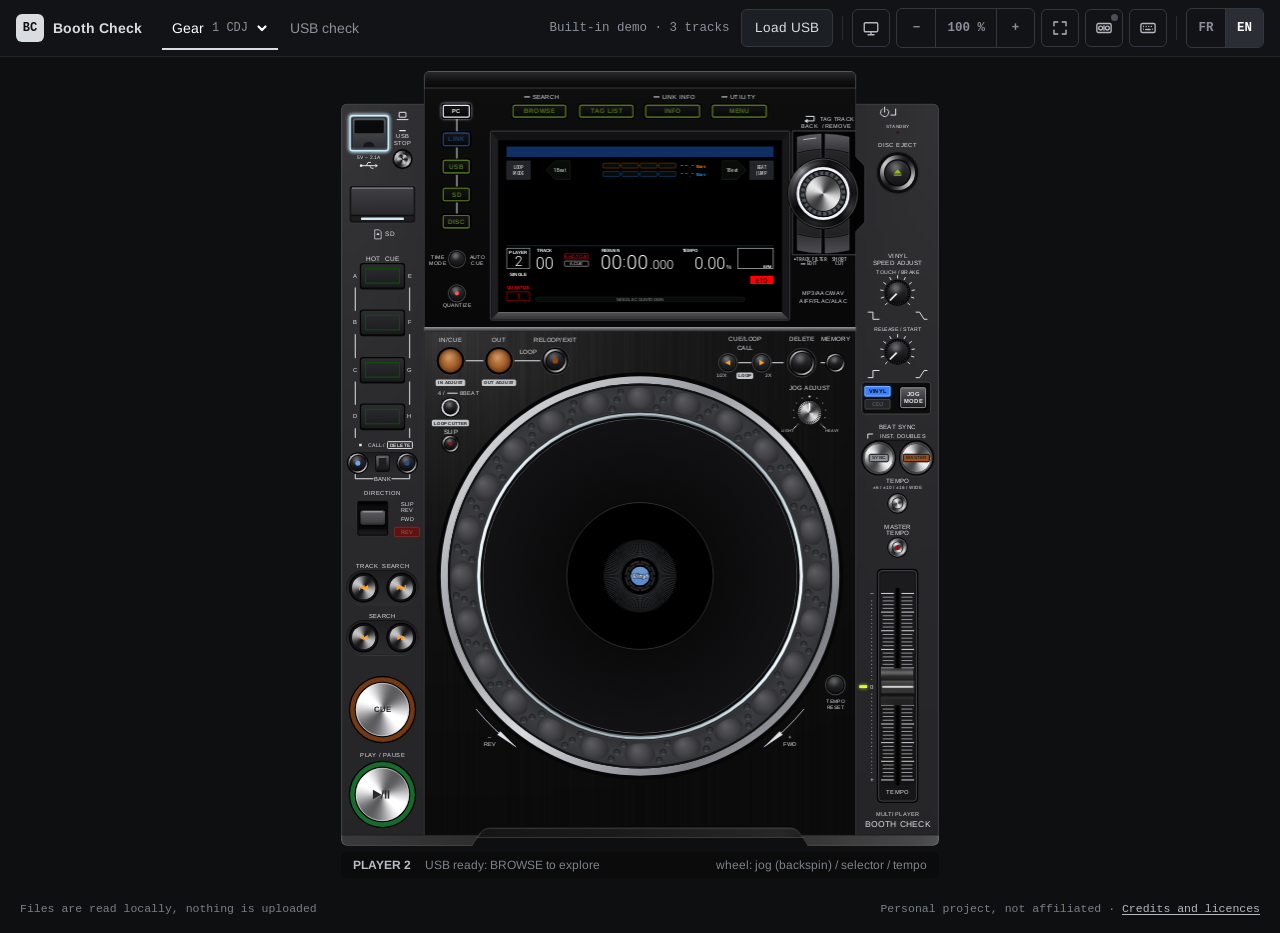
==== commit df652e54: "V3.0 : Squared dans la démo, queues d'effets longues, plan du Steel à onglets, BEAT FX ON/OFF avec l" ====
--- a/index.html
+++ b/index.html
@@ -185,7 +185,9 @@
 .lnk:hover{color:#fff}
 .floatwin.map{width:min(1000px,calc(100vw - 16px))}
 /* ---------- the controller map ---------- */
-.floatwin.plan{width:min(860px,calc(100vw - 16px))}
+.floatwin.plan{width:min(1040px,calc(100vw - 16px))}
+.ptabs{display:flex;gap:6px;margin:0 0 6px}.ptabs button{flex:0 0 auto;padding:6px 14px;border-radius:6px;border:1px solid #4a4f57;background:#1b1d21;color:#cfd3d9;font:inherit;font-weight:600;cursor:pointer}.ptabs button[aria-pressed=true]{background:#e6e8ec;color:#15171a;border-color:#e6e8ec}
+.phint{margin:0 0 6px;color:#e8c65a;min-height:1.3em}
 .fw-grip{position:absolute;right:2px;bottom:2px;width:16px;height:16px;cursor:nwse-resize;touch-action:none;background:linear-gradient(135deg,transparent 0 55%,#6f757e 55% 62%,transparent 62% 72%,#6f757e 72% 79%,transparent 79%)}
 /* the controller panel: nothing in it is squeezed when the mapping list is opened */
 .gear.midi>*{flex-shrink:0}
@@ -200,6 +202,7 @@
 .p-t.c-loop{fill:#f0a14a}.p-t.c-hot{fill:#5fd07a}.p-t.c-fn{fill:#e8c65a}.p-t.c-fx{fill:#c39be8}.p-t.c-off{fill:#6f757e}
 .p-c.c-loop{--c:#e8902a}.p-c.c-hot{--c:#4fbf6a}.p-c.c-fn{--c:#d6b24a}.p-c.c-mix{--c:#5fb3b3}.p-c.c-nav{--c:#6b8fc7}.p-c.c-fx{--c:#b18cd9}.p-c.c-play{--c:#d9dce1}.p-c.c-hw{--c:#6f757e}.p-c.c-off{--c:#454a51}
 .pbody.pick .p-c{cursor:pointer}.pbody.pick .p-c:hover .p-key,.pbody.pick .p-c:hover .p-knob,.pbody.pick .p-c:hover .p-jog,.pbody.pick .p-c:hover .p-led{stroke:#9fd2ff;stroke-width:1}
+.p-c.p-dim{opacity:.32}.p-c.p-star .p-key{fill:#4a3a14;stroke:#ffd75a;stroke-width:.9}
 .p-c.hit .p-key,.p-c.hit .p-knob,.p-c.hit .p-jog{fill:#3a3320;stroke:#ffd75a;stroke-width:.9}
 .pleg span{display:inline-flex;align-items:center;gap:6px;margin-right:14px;font-size:12.5px;color:var(--dim)}
 .pleg i{width:11px;height:11px;border-radius:3px;border:2px solid var(--c);display:inline-block}
@@ -385,6 +388,7 @@
   <div class="fw-h" id="planHead" data-i18n-aria="mapMove"><h2 id="pTitle"><span data-i18n="planTitle"></span> · <span id="planName"></span></h2>
     <div class="hr"><button class="ic" id="pClose" type="button" data-i18n-aria="close"><svg viewBox="0 0 24 24" aria-hidden="true"><path d="M6 6l12 12M18 6L6 18"/></svg></button></div></div>
   <div class="fw-b">
+    <div class="ptabs" id="planTabs"></div><p class="phint" id="planHint"></p>
     <div class="pbody" id="planBody"></div>
     <div class="mleg pleg" id="planLeg"></div>
     <p class="note" data-i18n="planNote"></p>
@@ -536,7 +540,7 @@
   return res;
 }
 
-const DEMO={"files": {"PIONEER/rekordbox/export.pdb": "[base64]/x//H+wDAQABAAAAAgAAAP///wMAAAAAAQD/HxAAAAD4//8f+P//H/j//x/4//8f+P//H/j//x/4//8f+P//H/j//x/4//8f+P//H/j//x/4//8f+P//H/j//x/4//8f+P//H/j//x/4//8f+P//H/j//x/4//8f+P//H/j//x/4//8f+P//H/j//x/4//8f+P//H/j//x/4//8f+P//H/j//x/4//8f+P//H/j//x/4//8f+P//H/j//x/4//8f+P//H/j//x/4//8f+P//H/j//x/4//8f+P//H/j//x/4//8f+P//H/j//x/4//8f+P//H/j//x/4//8f+P//H/j//x/4//8f+P//H/j//x/4//8f+P//H/j//x/4//8f+P//H/j//x/4//8f+P//H/j//x/4//8f+P//H/j//x/4//8f+P//H/j//x/4//8f+P//H/j//x/4//8f+P//H/j//x/4//8f+P//H/j//x/4//8f+P//H/j//x/4//8f+P//H/j//x/4//8f+P//H/j//x/4//8f+P//H/j//x/4//8f+P//H/j//x/4//8f+P//H/j//x/4//8f+P//H/j//x/4//8f+P//H/j//x/4//8f+P//H/j//x/4//8f+P//H/j//x/4//8f+P//H/j//x/4//8f+P//H/j//x/4//8f+P//H/j//x/4//8f+P//H/j//x/4//8f+P//H/j//x/4//8f+P//H/j//x/4//8f+P//H/j//x/4//8f+P//H/j//x/4//8f+P//H/j//x/4//8f+P//H/j//x/4//8f+P//H/j//x/4//8f+P//H/j//x/4//8f+P//H/j//x/4//8f+P//H/j//x/4//8f+P//H/j//x/4//8f+P//H/j//x/4//8f+P//H/j//x/4//8f+P//H/j//x/4//8f+P//H/j//x/4//8f+P//H/j//x/4//8f+P//H/j//x/4//8f+P//H/j//x/4//8f+P//H/j//x/4//8f+P//H/j//x/4//8f+P//H/j//x/4//8f+P//H/j//x/4//8f+P//H/j//x/4//8f+P//H/j//x/4//8f+P//H/j//x/4//8f+P//H/j//x/4//8f+P//H/j//x/4//8f+P//H/j//x/4//8f+P//H/j//x/4//8f+P//H/j//x/4//8f+P//H/j//x/4//8f+P//H/j//x/4//8f+P//H/j//x/4//8f+P//H/j//x/4//8f+P//H/j//x/4//8f+P//H/j//x/4//8f+P//H/j//x/4//8f+P//H/j//x/4//8f+P//H/j//x/4//8f+P//H/j//x/4//8f+P//H/j//x/4//8f+P//H/j//x/4//8f+P//H/j//x/4//8f+P//H/j//x/4//8f+P//H/j//x/4//8f+P//H/j//x/4//8f+P//H/j//x/4//8f+P//H/j//x/4//8f+P//H/j//x/4//8f+P//H/j//x/4//8f+P//H/j//x/4//8f+P//H/j//x/4//8f+P//H/j//x/4//8f+P//H/j//x/4//8f+P//H/j//x/4//8f+P//H/j//x/4//8f+P//H/j//x/4//8f+P//H/j//x/4//8f+P//H/j//x/4//8f+P//H/j//x/4//8f+P//H/j//x/4//8f+P//H/j//x/4//8f+P//H/j//x/4//8f+P//H/j//x/4//8f+P//H/j//x/4//8f+P//H/j//x/4//8f+P//H/j//x/4//8f+P//H/j//x/4//8f+P//H/j//x/4//8f+P//H/j//x/4//8f+P//H/j//x/4//8f+P//H/j//x/4//8f+P//H/j//x/4//8f+P//H/j//x/4//8f+P//H/j//x/4//8f+P//H/j//x/4//8f+P//H/j//x/4//8f+P//H/j//x/4//8f+P//H/j//x/4//8f+P//H/j//x/4//8f+P//H/j//x/4//8f+P//H/j//x/4//8f+P//H/j//x/4//8f+P//H/j//x/4//8f+P//H/j//x/4//8f+P//H/j//x/4//8f+P//H/j//x/4//8f+P//H/j//x/4//8f+P//H/j//x/4//8f+P//H/j//x/4//8f+P//H/j//x/4//8f+P//H/j//x/4//8f+P//H/j//x/4//8f+P//H/j//x/4//8f+P//H/j//x/4//8f+P//H/j//x/4//8f+P//H/j//x/4//8f+P//H/j//x/4//8f+P//H/j//x/4//8f+P//H/j//x/4//8f+P//H/j//x/4//8f+P//H/j//x/4//8f+P//H/j//x/4//8f+P//H/j//x/4//8f+P//H/j//x/4//8f+P//H/j//x/4//8f+P//H/j//x/4//8f+P//H/j//x/4//8f+P//H/j//x/4//8f+P//H/j//x/4//8f+P//H/j//x/4//8f+P//H/j//x/4//8f+P//H/j//x/4//8f+P//H/j//x/4//8f+P//H/j//x/4//8f+P//H/j//x/4//8f+P//H/j//x/4//8f+P//H/j//x/4//8f+P//H/j//x/4//8f+P//H/j//x/4//8f+P//H/j//x/4//8f+P//H/j//x/4//8f+P//H/j//x/4//8f+P//H/j//x/4//8f+P//H/j//x/4//8f+P//H/j//x/4//8f+P//H/j//x/4//8f+P//H/j//x/4//8f+P//H/j//x/4//8f+P//H/j//x/4//8f+P//H/j//x/4//8f+P//H/j//x/4//8f+P//H/j//x/4//8f+P//H/j//x/4//8f+P//H/j//x/4//8f+P//H/j//x/4//8f+P//H/j//x/4//8f+P//H/j//x/4//8f+P//H/j//x/4//8f+P//H/j//x/4//8f+P//H/j//x/4//8f+P//H/j//x/4//8f+P//H/j//x/4//8f+P//H/j//x/4//8f+P//H/j//x/4//8f+P//H/j//x/4//8f+P//H/j//x/4//8f+P//H/j//x/4//8f+P//H/j//x/4//8f+P//H/j//x/4//8f+P//H/j//x/4//8f+P//H/j//x/4//8f+P//H/j//x/4//8f+P//H/j//x/4//8f+P//H/j//x/4//8f+P//H/j//x/4//8f+P//H/j//x/4//8f+P//H/j//x/4//8f+P//H/j//x/4//8f+P//H/j//x/4//8f+P//H/j//x/4//8f+P//H/j//x/4//8f+P//H/j//x/4//8f+P//H/j//x/4//8f+P//H/j//x/4//8f+P//H/j//x/4//8f+P//H/j//x/4//8f+P//H/j//x/4//8f+P//H/j//x/4//8f+P//H/j//x/4//8f+P//H/j//x/4//8f+P//H/j//x/4//8f+P//H/j//x/4//8f+P//H/j//x/4//8f+P//H/j//x/4//8f+P//H/j//x/4//8f+P//H/j//x/4//8f+P//H/j//x/4//8f+P//H/j//x/4//8f+P//H/j//x/4//8f+P//H/j//x/4//8f+P//H/j//x/4//8f+P//H/j//x/4//8f+P//H/j//x/4//8f+P//H/j//x/4//8f+P//H/j//x/4//8f+P//H/j//x/4//8f+P//H/j//x/4//8f+P//H/j//x/4//8f+P//H/j//x/4//8f+P//H/j//x/4//8f+P//H/j//x/4//8f+P//H/j//x/4//8f+P//H/j//x/4//8f+P//H/j//x/4//8f+P//H/j//x/4//8f+P//H/j//x/4//8f+P//H/j//x/4//8f+P//H/j//x/4//8f+P//H/j//x/4//8f+P//H/j//x/4//8f+P//H/j//x/4//8f+P//H/j//x/4//8f+P//H/j//x/4//8f+P//H/j//x/4//8f+P//H/j//x/4//8f+P//H/j//x/4//8f+P//H/j//x/4//8f+P//H/j//x/4//8f+P//H/j//x/4//8f+P//H/j//x/4//8f+P//H/j//x/4//8f+P//H/j//x/4//8f+P//H/j//x/4//8f+P//H/j//x/4//8f+P//H/j//x/4//8f+P//H/j//x/4//8f+P//H/j//x/4//8f+P//H/j//x/4//8f+P//H/j//x/4//8f+P//H/j//x/4//8f+P//H/j//x/4//8f+P//H/j//x/4//8f+P//H/j//x/4//8f+P//H/j//x/4//8f+P//H/j//x/4//8f+P//H/j//x/4//8f+P//H/j//x/4//8f+P//H/j//x/4//8f+P//H/j//x/4//8f+P//H/j//x/4//8f+P//H/j//x/4//8f+P//H/j//x/4//8f+P//H/j//x/4//8f+P//H/j//x/4//8f+P//H/j//x/4//8f+P//H/j//x/4//8f+P//H/j//x/4//8f+P//H/j//x/4//8f+P//H/j//x/4//8f+P//H/j//x/4//8f+P//H/j//x/4//8f+P//H/j//x/4//8f+P//H/j//x/4//8f+P//H/j//x/4//8f+P//H/j//x/4//8f+P//H/j//x/4//8f+P//H/j//x/4//8f+P//H/j//x/4//8f+P//H/j//x/4//8f+P//H/j//x/4//8f+P//H/j//x/4//8f+P//H/j//x/4//8f+P//H/j//x/4//8f+P//H/j//x/4//8f+P//H/j//x/4//8f+P//H/j//x/4//8f+P//H/j//x/4//8f+P//H/j//x/4//8f+P//H/j//x/4//8f+P//H/j//x/4//8f+P//H/j//x/4//8f+P//H/j//x/4//8f+P//H/j//x/4//8f+P//H/j//x/4//8f+P//H/j//x/4//8f+P//H/j//x/4//8f+P//H/j//x/4//8f+P//H/j//x/4//8f+P//H/j//x/4//8f+P//H/j//x/4//8f+P//H/j//x/4//8f+P//H/j//x/4//8f+P//H/j//x/4//8f+P//H/j//x/4//8f+P//H/j//x/4//8f+P//H/j//x/4//8f+P//H/j//x/4//8f+P//H/j//x/4//8f+P//H/j//x/4//8f+P//H/j//x/4//8f+P//H/j//x/4//8f+P//H/j//x/4//8f+P//H/j//x/4//8f+P//H/j//x/4//8f+P//H/j//x/4//8f+P//H/j//x/4//8f+P//H/j//x/4//8f+P//H/j//x/4//8f+P//H/j//x/4//8f+P//H/j//x/4//8f+P//H/j//x/4//[base64]/AOsAlABAABgAEAAAAAAAAMAAAABAAAABAAAAAEAAAAAAAAAAAAAZAAAAAD/H/8f7AMAAAMAAAD///8D////AwAAAAAAAP8f+P//H/j//x/4//8f+P//H/j//x/4//8f+P//H/j//x/4//8f+P//H/j//x/4//8f+P//H/j//x/4//8f+P//H/j//x/4//8f+P//H/j//x/4//8f+P//H/j//x/4//8f+P//H/j//x/4//8f+P//H/j//x/4//8f+P//H/j//x/4//8f+P//H/j//x/4//8f+P//H/j//x/4//8f+P//H/j//x/4//8f+P//H/j//x/4//8f+P//H/j//x/4//8f+P//H/j//x/4//8f+P//H/j//x/4//8f+P//H/j//x/4//8f+P//H/j//x/4//8f+P//H/j//x/4//8f+P//H/j//x/4//8f+P//H/j//x/4//8f+P//H/j//x/4//8f+P//H/j//x/4//8f+P//H/j//x/4//8f+P//H/j//x/4//8f+P//H/j//x/4//8f+P//H/j//x/4//8f+P//H/j//x/4//8f+P//H/j//x/4//8f+P//H/j//x/4//8f+P//H/j//x/4//8f+P//H/j//x/4//8f+P//H/j//x/4//8f+P//H/j//x/4//8f+P//H/j//x/4//8f+P//H/j//x/4//8f+P//H/j//x/4//8f+P//H/j//x/4//8f+P//H/j//x/4//8f+P//H/j//x/4//8f+P//H/j//x/4//8f+P//H/j//x/4//8f+P//H/j//x/4//8f+P//H/j//x/4//8f+P//H/j//x/4//8f+P//H/j//x/4//8f+P//H/j//x/4//8f+P//H/j//x/4//8f+P//H/j//x/4//8f+P//H/j//x/4//8f+P//H/j//x/4//8f+P//H/j//x/4//8f+P//H/j//x/4//8f+P//H/j//x/4//8f+P//H/j//x/4//8f+P//H/j//x/4//8f+P//H/j//x/4//8f+P//H/j//x/4//8f+P//H/j//x/4//8f+P//H/j//x/4//8f+P//H/j//x/4//8f+P//H/j//x/4//8f+P//H/j//x/4//8f+P//H/j//x/4//8f+P//H/j//x/4//8f+P//H/j//x/4//8f+P//H/j//x/4//8f+P//H/j//x/4//8f+P//H/j//x/4//8f+P//H/j//x/4//8f+P//H/j//x/4//8f+P//H/j//x/4//8f+P//H/j//x/4//8f+P//H/j//x/4//8f+P//H/j//x/4//8f+P//H/j//x/4//8f+P//H/j//x/4//8f+P//H/j//x/4//8f+P//H/j//x/4//8f+P//H/j//x/4//8f+P//H/j//x/4//8f+P//H/j//x/4//8f+P//H/j//x/4//8f+P//H/j//x/4//8f+P//H/j//x/4//8f+P//H/j//x/4//8f+P//H/j//x/4//8f+P//H/j//x/4//8f+P//H/j//x/4//8f+P//H/j//x/4//8f+P//H/j//x/4//8f+P//H/j//x/4//8f+P//H/j//x/4//8f+P//H/j//x/4//8f+P//H/j//x/4//8f+P//H/j//x/4//8f+P//H/j//x/4//8f+P//H/j//x/4//8f+P//H/j//x/4//8f+P//H/j//x/4//8f+P//H/j//x/4//8f+P//H/j//x/4//8f+P//H/j//x/4//8f+P//H/j//x/4//8f+P//H/j//x/4//8f+P//H/j//x/4//8f+P//H/j//x/4//8f+P//H/j//x/4//8f+P//H/j//x/4//8f+P//H/j//x/4//8f+P//H/j//x/4//8f+P//H/j//x/4//8f+P//H/j//x/4//8f+P//H/j//x/4//8f+P//H/j//x/4//8f+P//H/j//x/4//8f+P//H/j//x/4//8f+P//H/j//x/4//8f+P//H/j//x/4//8f+P//H/j//x/4//8f+P//H/j//x/4//8f+P//H/j//x/4//8f+P//H/j//x/4//8f+P//H/j//x/4//8f+P//H/j//x/4//8f+P//H/j//x/4//8f+P//H/j//x/4//8f+P//H/j//x/4//8f+P//H/j//x/4//8f+P//H/j//x/4//8f+P//H/j//x/4//8f+P//H/j//x/4//8f+P//H/j//x/4//8f+P//H/j//x/4//8f+P//H/j//x/4//8f+P//H/j//x/4//8f+P//H/j//x/4//8f+P//H/j//x/4//8f+P//H/j//x/4//8f+P//H/j//x/4//8f+P//H/j//x/4//8f+P//H/j//x/4//8f+P//H/j//x/4//8f+P//H/j//x/4//8f+P//H/j//x/4//8f+P//H/j//x/4//8f+P//H/j//x/4//8f+P//H/j//x/4//8f+P//H/j//x/4//8f+P//H/j//x/4//8f+P//H/j//x/4//8f+P//H/j//x/4//8f+P//H/j//x/4//8f+P//H/j//x/4//8f+P//H/j//x/4//8f+P//H/j//x/4//8f+P//H/j//x/4//8f+P//H/j//x/4//8f+P//H/j//x/4//8f+P//H/j//x/4//8f+P//H/j//x/4//8f+P//H/j//x/4//8f+P//H/j//x/4//8f+P//H/j//x/4//8f+P//H/j//x/4//8f+P//H/j//x/4//8f+P//H/j//x/4//8f+P//H/j//x/4//8f+P//H/j//x/4//8f+P//H/j//x/4//8f+P//H/j//x/4//8f+P//H/j//x/4//8f+P//H/j//x/4//8f+P//H/j//x/4//8f+P//H/j//x/4//8f+P//H/j//x/4//8f+P//H/j//x/4//8f+P//H/j//x/4//8f+P//H/j//x/4//8f+P//H/j//x/4//8f+P//H/j//x/4//8f+P//H/j//x/4//8f+P//H/j//x/4//8f+P//H/j//x/4//8f+P//H/j//x/4//8f+P//H/j//x/4//8f+P//H/j//x/4//8f+P//H/j//x/4//8f+P//H/j//x/4//8f+P//H/j//x/4//8f+P//H/j//x/4//8f+P//H/j//x/4//8f+P//H/j//x/4//8f+P//H/j//x/4//8f+P//H/j//x/4//8f+P//H/j//x/4//8f+P//H/j//x/4//8f+P//H/j//x/4//8f+P//H/j//x/4//8f+P//H/j//x/4//8f+P//H/j//x/4//8f+P//H/j//x/4//8f+P//H/j//x/4//8f+P//H/j//x/4//8f+P//H/j//x/4//8f+P//H/j//x/4//8f+P//H/j//x/4//8f+P//H/j//x/4//8f+P//H/j//x/4//8f+P//H/j//x/4//8f+P//H/j//x/4//8f+P//H/j//x/4//8f+P//H/j//x/4//8f+P//H/j//x/4//8f+P//H/j//x/4//8f+P//H/j//x/4//8f+P//H/j//x/4//8f+P//H/j//x/4//8f+P//H/j//x/4//8f+P//H/j//x/4//8f+P//H/j//x/4//8f+P//H/j//x/4//8f+P//H/j//x/4//8f+P//H/j//x/4//8f+P//H/j//x/4//8f+P//H/j//x/4//8f+P//H/j//x/4//8f+P//H/j//x/4//8f+P//H/j//x/4//8f+P//H/j//x/4//8f+P//H/j//x/4//8f+P//H/j//x/4//8f+P//H/j//x/4//8f+P//H/j//x/4//8f+P//H/j//x/4//8f+P//H/j//x/4//8f+P//H/j//x/4//8f+P//H/j//x/4//8f+P//H/j//x/4//8f+P//H/j//x/4//8f+P//H/j//x/4//8f+P//H/j//x/4//8f+P//H/j//x/4//8f+P//H/j//x/4//8f+P//H/j//x/4//8f+P//H/j//x/4//8f+P//H/j//x/4//8f+P//H/j//x/4//8f+P//H/j//x/4//8f+P//H/j//x/4//8f+P//H/j//x/4//8f+P//H/j//x/4//8f+P//H/j//x/4//8f+P//H/j//x/4//8f+P//H/j//x/4//8f+P//H/j//x/4//8f+P//H/j//x/4//8f+P//H/j//x/4//8f+P//H/j//x/4//8f+P//H/j//x/4//8f+P//H/j//x/4//8f+P//H/j//x/4//8f+P//H/j//x/4//8f+P//H/j//x/4//8f+P//H/j//x/4//8f+P//H/j//x/4//8f+P//H/j//x/4//8f+P//H/j//x/4//8f+P//H/j//x/4//8f+P//H/j//x/4//8f+P//H/j//x/4//8f+P//H/j//x/4//8f+P//H/j//x/4//8f+P//H/j//x/4//8f+P//H/j//x/4//8f+P//H/j//x/4//8f+P//H/j//x/4//8f+P//H/j//x/4//8f+P//H/j//x/4//8f+P//H/j//x/4//8f+P//H/j//x/4//8f+P//H/j//x/4//8f+P//H/j//x/4//8f+P//H/j//x/4//8f+P//H/j//x/4//8f+P//H/j//x/4//8f+P//H/j//x/4//8f+P//H/j//x/4//8f+P//H/j//x/4//8f+P//H/j//x/4//8f+P//H/j//x/4//8f+P//H/j//x/4//8f+P//H/j//x/4//8f+P//H/j//x/4//8f+P//H/j//x/4//8f+P//H/j//x/4//8f+P//H/j//x/4//8f+P//H/j//x/4//8f+P//H/j//x/4//8f+P//H/j//x/4//8f+P//H/j//x/4//8f+P//H/j//x/4//8f+P//H/j//x/4//8f+P//H/j//x/4//8f+P//H/j//x/4//8f+P//H/j//x/4//8f+P//H/j//x/4//8f+P//H/j//x/4//8f+P//H/j//x/4//8f+P//H/j//x/4//8f+P//H/j//x/4//8f+P//H/j//x/4//8f+P//H/j//x/4//8f+P//H/j//x/4//8f+P//H/j//x/4//8f+P//H/j//x/4//8f+P//H/j//x/4//8f+P//H/j//x/4//8f+P//H/j//x/4//8f+P//H/j//x/4//8f+P//H/j//x/4//8f+P//H/j//x/4//8f+P//H/j//x/4//8f+P//H/j//x/4//8f+P//H/j//x/4//8f+P//H/j//x/4//8f+P//H/j//x/4//8f+P//H/j//x/4//8f+P//H/j//x/4//8f+P//H/j//x/4//8f+P//H/j//x/4//8f+P//H/j//x/4//8f+P//H/j//[base64]/x/sAwEABQAAAAYAAAD///8DAAAAAAEA/x8wAAAA+P//H/j//x/4//8f+P//H/j//x/4//8f+P//H/j//x/4//8f+P//H/j//x/4//8f+P//H/j//x/4//8f+P//H/j//x/4//8f+P//H/j//x/4//8f+P//H/j//x/4//8f+P//H/j//x/4//8f+P//H/j//x/4//8f+P//H/j//x/4//8f+P//H/j//x/4//8f+P//H/j//x/4//8f+P//H/j//x/4//8f+P//H/j//x/4//8f+P//H/j//x/4//8f+P//H/j//x/4//8f+P//H/j//x/4//8f+P//H/j//x/4//8f+P//H/j//x/4//8f+P//H/j//x/4//8f+P//H/j//x/4//8f+P//H/j//x/4//8f+P//H/j//x/4//8f+P//H/j//x/4//8f+P//H/j//x/4//8f+P//H/j//x/4//8f+P//H/j//x/4//8f+P//H/j//x/4//8f+P//H/j//x/4//8f+P//H/j//x/4//8f+P//H/j//x/4//8f+P//H/j//x/4//8f+P//H/j//x/4//8f+P//H/j//x/4//8f+P//H/j//x/4//8f+P//H/j//x/4//8f+P//H/j//x/4//8f+P//H/j//x/4//8f+P//H/j//x/4//8f+P//H/j//x/4//8f+P//H/j//x/4//8f+P//H/j//x/4//8f+P//H/j//x/4//8f+P//H/j//x/4//8f+P//H/j//x/4//8f+P//H/j//x/4//8f+P//H/j//x/4//8f+P//H/j//x/4//8f+P//H/j//x/4//8f+P//H/j//x/4//8f+P//H/j//x/4//8f+P//H/j//x/4//8f+P//H/j//x/4//8f+P//H/j//x/4//8f+P//H/j//x/4//8f+P//H/j//x/4//8f+P//H/j//x/4//8f+P//H/j//x/4//8f+P//H/j//x/4//8f+P//H/j//x/4//8f+P//H/j//x/4//8f+P//H/j//x/4//8f+P//H/j//x/4//8f+P//H/j//x/4//8f+P//H/j//x/4//8f+P//H/j//x/4//8f+P//H/j//x/4//8f+P//H/j//x/4//8f+P//H/j//x/4//8f+P//H/j//x/4//8f+P//H/j//x/4//8f+P//H/j//x/4//8f+P//H/j//x/4//8f+P//H/j//x/4//8f+P//H/j//x/4//8f+P//H/j//x/4//8f+P//H/j//x/4//8f+P//H/j//x/4//8f+P//H/j//x/4//8f+P//H/j//x/4//8f+P//H/j//x/4//8f+P//H/j//x/4//8f+P//H/j//x/4//8f+P//H/j//x/4//8f+P//H/j//x/4//8f+P//H/j//x/4//8f+P//H/j//x/4//8f+P//H/j//x/4//8f+P//H/j//x/4//8f+P//H/j//x/4//8f+P//H/j//x/4//8f+P//H/j//x/4//8f+P//H/j//x/4//8f+P//H/j//x/4//8f+P//H/j//x/4//8f+P//H/j//x/4//8f+P//H/j//x/4//8f+P//H/j//x/4//8f+P//H/j//x/4//8f+P//H/j//x/4//8f+P//H/j//x/4//8f+P//H/j//x/4//8f+P//H/j//x/4//8f+P//H/j//x/4//8f+P//H/j//x/4//8f+P//H/j//x/4//8f+P//H/j//x/4//8f+P//H/j//x/4//8f+P//H/j//x/4//8f+P//H/j//x/4//8f+P//H/j//x/4//8f+P//H/j//x/4//8f+P//H/j//x/4//8f+P//H/j//x/4//8f+P//H/j//x/4//8f+P//H/j//x/4//8f+P//H/j//x/4//8f+P//H/j//x/4//8f+P//H/j//x/4//8f+P//H/j//x/4//8f+P//H/j//x/4//8f+P//H/j//x/4//8f+P//H/j//x/4//8f+P//H/j//x/4//8f+P//H/j//x/4//8f+P//H/j//x/4//8f+P//H/j//x/4//8f+P//H/j//x/4//8f+P//H/j//x/4//8f+P//H/j//x/4//8f+P//H/j//x/4//8f+P//H/j//x/4//8f+P//H/j//x/4//8f+P//H/j//x/4//8f+P//H/j//x/4//8f+P//H/j//x/4//8f+P//H/j//x/4//8f+P//H/j//x/4//8f+P//H/j//x/4//8f+P//H/j//x/4//8f+P//H/j//x/4//8f+P//H/j//x/4//8f+P//H/j//x/4//8f+P//H/j//x/4//8f+P//H/j//x/4//8f+P//H/j//x/4//8f+P//H/j//x/4//8f+P//H/j//x/4//8f+P//H/j//x/4//8f+P//H/j//x/4//8f+P//H/j//x/4//8f+P//H/j//x/4//8f+P//H/j//x/4//8f+P//H/j//x/4//8f+P//H/j//x/4//8f+P//H/j//x/4//8f+P//H/j//x/4//8f+P//H/j//x/4//8f+P//H/j//x/4//8f+P//H/j//x/4//8f+P//H/j//x/4//8f+P//H/j//x/4//8f+P//H/j//x/4//8f+P//H/j//x/4//8f+P//H/j//x/4//8f+P//H/j//x/4//8f+P//H/j//x/4//8f+P//H/j//x/4//8f+P//H/j//x/4//8f+P//H/j//x/4//8f+P//H/j//x/4//8f+P//H/j//x/4//8f+P//H/j//x/4//8f+P//H/j//x/4//8f+P//H/j//x/4//8f+P//H/j//x/4//8f+P//H/j//x/4//8f+P//H/j//x/4//8f+P//H/j//x/4//8f+P//H/j//x/4//8f+P//H/j//x/4//8f+P//H/j//x/4//8f+P//H/j//x/4//8f+P//H/j//x/4//8f+P//H/j//x/4//8f+P//H/j//x/4//8f+P//H/j//x/4//8f+P//H/j//x/4//8f+P//H/j//x/4//8f+P//H/j//x/4//8f+P//H/j//x/4//8f+P//H/j//x/4//8f+P//H/j//x/4//8f+P//H/j//x/4//8f+P//H/j//x/4//8f+P//H/j//x/4//8f+P//H/j//x/4//8f+P//H/j//x/4//8f+P//H/j//x/4//8f+P//H/j//x/4//8f+P//H/j//x/4//8f+P//H/j//x/4//8f+P//H/j//x/4//8f+P//H/j//x/4//8f+P//H/j//x/4//8f+P//H/j//x/4//8f+P//H/j//x/4//8f+P//H/j//x/4//8f+P//H/j//x/4//8f+P//H/j//x/4//8f+P//H/j//x/4//8f+P//H/j//x/4//8f+P//H/j//x/4//8f+P//H/j//x/4//8f+P//H/j//x/4//8f+P//H/j//x/4//8f+P//H/j//x/4//8f+P//H/j//x/4//8f+P//H/j//x/4//8f+P//H/j//x/4//8f+P//H/j//x/4//8f+P//H/j//x/4//8f+P//H/j//x/4//8f+P//H/j//x/4//8f+P//H/j//x/4//8f+P//H/j//x/4//8f+P//H/j//x/4//8f+P//H/j//x/4//8f+P//H/j//x/4//8f+P//H/j//x/4//8f+P//H/j//x/4//8f+P//H/j//x/4//8f+P//H/j//x/4//8f+P//H/j//x/4//8f+P//H/j//x/4//8f+P//H/j//x/4//8f+P//H/j//x/4//8f+P//H/j//x/4//8f+P//H/j//x/4//8f+P//H/j//x/4//8f+P//H/j//x/4//8f+P//H/j//x/4//8f+P//H/j//x/4//8f+P//H/j//x/4//8f+P//H/j//x/4//8f+P//H/j//x/4//8f+P//H/j//x/4//8f+P//H/j//x/4//8f+P//H/j//x/4//8f+P//H/j//x/4//8f+P//H/j//x/4//8f+P//H/j//x/4//8f+P//H/j//x/4//8f+P//H/j//x/4//8f+P//H/j//x/4//8f+P//H/j//x/4//8f+P//H/j//x/4//8f+P//H/j//x/4//8f+P//H/j//x/4//8f+P//H/j//x/4//8f+P//H/j//x/4//8f+P//H/j//x/4//8f+P//H/j//x/4//8f+P//H/j//x/4//8f+P//H/j//x/4//8f+P//H/j//x/4//8f+P//H/j//x/4//8f+P//H/j//x/4//8f+P//H/j//x/4//8f+P//H/j//x/4//8f+P//H/j//x/4//8f+P//H/j//x/4//8f+P//H/j//x/4//8f+P//H/j//x/4//8f+P//H/j//x/4//8f+P//H/j//x/4//8f+P//H/j//x/4//8f+P//H/j//x/4//8f+P//H/j//x/4//8f+P//H/j//x/4//8f+P//H/j//x/4//8f+P//H/j//x/4//8f+P//H/j//x/4//8f+P//H/j//x/4//8f+P//H/j//x/4//8f+P//H/j//x/4//8f+P//H/j//x/4//8f+P//H/j//x/4//8f+P//H/j//x/4//8f+P//H/j//x/4//8f+P//H/j//x/4//8f+P//H/j//x/4//8f+P//H/j//x/4//8f+P//H/j//x/4//8f+P//H/j//x/4//8f+P//H/j//x/4//8f+P//H/j//x/4//8f+P//H/j//x/4//8f+P//H/j//x/4//8f+P//H/j//x/4//8f+P//H/j//x/4//8f+P//H/j//x/4//8f+P//H/j//x/4//8f+P//H/j//x/4//8f+P//H/j//x/4//8f+P//H/j//x/4//8f+P//H/j//x/4//8f+P//H/j//x/4//8f+P//H/j//x/4//8f+P//H/j//x/4//8f+P//H/j//x/4//8f+P//H/j//x/4//8f+P//H/j//x/4//8f+P//H/j//x/4//8f+P//H/j//x/4//8f+P//H/j//x/4//8f+P//H/j//x/4//8f+P//H/j//x/4//8f+P//H/j//x/4//8f+P//H/j//x/4//8f+P//H/j//x/4//8f+P//H/j//x/4//8f+P//H/j//x/4//8f+P//H/j//x/4//8f+P//H/j//x/4//8f+P//H/j//x/4//8f+P//H/j//x/4//8f+P//H/j//x/4//8f+P//H/j//x/4//8f+P//H/j//x/4//8f+P//H/j//x/4//8f+P//H/j//x/4//8f+P//H/j//x/4//8f+P//[base64]/x//H+wDAAAHAAAA////A////wMAAAAAAAD/H/j//x/4//8f+P//H/j//x/4//8f+P//H/j//x/4//8f+P//H/j//x/4//8f+P//H/j//x/4//8f+P//H/j//x/4//8f+P//H/j//x/4//8f+P//H/j//x/4//8f+P//H/j//x/4//8f+P//H/j//x/4//8f+P//H/j//x/4//8f+P//H/j//x/4//8f+P//H/j//x/4//8f+P//H/j//x/4//8f+P//H/j//x/4//8f+P//H/j//x/4//8f+P//H/j//x/4//8f+P//H/j//x/4//8f+P//H/j//x/4//8f+P//H/j//x/4//8f+P//H/j//x/4//8f+P//H/j//x/4//8f+P//H/j//x/4//8f+P//H/j//x/4//8f+P//H/j//x/4//8f+P//H/j//x/4//8f+P//H/j//x/4//8f+P//H/j//x/4//8f+P//H/j//x/4//8f+P//H/j//x/4//8f+P//H/j//x/4//8f+P//H/j//x/4//8f+P//H/j//x/4//8f+P//H/j//x/4//8f+P//H/j//x/4//8f+P//H/j//x/4//8f+P//H/j//x/4//8f+P//H/j//x/4//8f+P//H/j//x/4//8f+P//H/j//x/4//8f+P//H/j//x/4//8f+P//H/j//x/4//8f+P//H/j//x/4//8f+P//H/j//x/4//8f+P//H/j//x/4//8f+P//H/j//x/4//8f+P//H/j//x/4//8f+P//H/j//x/4//8f+P//H/j//x/4//8f+P//H/j//x/4//8f+P//H/j//x/4//8f+P//H/j//x/4//8f+P//H/j//x/4//8f+P//H/j//x/4//8f+P//H/j//x/4//8f+P//H/j//x/4//8f+P//H/j//x/4//8f+P//H/j//x/4//8f+P//H/j//x/4//8f+P//H/j//x/4//8f+P//H/j//x/4//8f+P//H/j//x/4//8f+P//H/j//x/4//8f+P//H/j//x/4//8f+P//H/j//x/4//8f+P//H/j//x/4//8f+P//H/j//x/4//8f+P//H/j//x/4//8f+P//H/j//x/4//8f+P//H/j//x/4//8f+P//H/j//x/4//8f+P//H/j//x/4//8f+P//H/j//x/4//8f+P//H/j//x/4//8f+P//H/j//x/4//8f+P//H/j//x/4//8f+P//H/j//x/4//8f+P//H/j//x/4//8f+P//H/j//x/4//8f+P//H/j//x/4//8f+P//H/j//x/4//8f+P//H/j//x/4//8f+P//H/j//x/4//8f+P//H/j//x/4//8f+P//H/j//x/4//8f+P//H/j//x/4//8f+P//H/j//x/4//8f+P//H/j//x/4//8f+P//H/j//x/4//8f+P//H/j//x/4//8f+P//H/j//x/4//8f+P//H/j//x/4//8f+P//H/j//x/4//8f+P//H/j//x/4//8f+P//H/j//x/4//8f+P//H/j//x/4//8f+P//H/j//x/4//8f+P//H/j//x/4//8f+P//H/j//x/4//8f+P//H/j//x/4//8f+P//H/j//x/4//8f+P//H/j//x/4//8f+P//H/j//x/4//8f+P//H/j//x/4//8f+P//H/j//x/4//8f+P//H/j//x/4//8f+P//H/j//x/4//8f+P//H/j//x/4//8f+P//H/j//x/4//8f+P//H/j//x/4//8f+P//H/j//x/4//8f+P//H/j//x/4//8f+P//H/j//x/4//8f+P//H/j//x/4//8f+P//H/j//x/4//8f+P//H/j//x/4//8f+P//H/j//x/4//8f+P//H/j//x/4//8f+P//H/j//x/4//8f+P//H/j//x/4//8f+P//H/j//x/4//8f+P//H/j//x/4//8f+P//H/j//x/4//8f+P//H/j//x/4//8f+P//H/j//x/4//8f+P//H/j//x/4//8f+P//H/j//x/4//8f+P//H/j//x/4//8f+P//H/j//x/4//8f+P//H/j//x/4//8f+P//H/j//x/4//8f+P//H/j//x/4//8f+P//H/j//x/4//8f+P//H/j//x/4//8f+P//H/j//x/4//8f+P//H/j//x/4//8f+P//H/j//x/4//8f+P//H/j//x/4//8f+P//H/j//x/4//8f+P//H/j//x/4//8f+P//H/j//x/4//8f+P//H/j//x/4//8f+P//H/j//x/4//8f+P//H/j//x/4//8f+P//H/j//x/4//8f+P//H/j//x/4//8f+P//H/j//x/4//8f+P//H/j//x/4//8f+P//H/j//x/4//8f+P//H/j//x/4//8f+P//H/j//x/4//8f+P//H/j//x/4//8f+P//H/j//x/4//8f+P//H/j//x/4//8f+P//H/j//x/4//8f+P//H/j//x/4//8f+P//H/j//x/4//8f+P//H/j//x/4//8f+P//H/j//x/4//8f+P//H/j//x/4//8f+P//H/j//x/4//8f+P//H/j//x/4//8f+P//H/j//x/4//8f+P//H/j//x/4//8f+P//H/j//x/4//8f+P//H/j//x/4//8f+P//H/j//x/4//8f+P//H/j//x/4//8f+P//H/j//x/4//8f+P//H/j//x/4//8f+P//H/j//x/4//8f+P//H/j//x/4//8f+P//H/j//x/4//8f+P//H/j//x/4//8f+P//H/j//x/4//8f+P//H/j//x/4//8f+P//H/j//x/4//8f+P//H/j//x/4//8f+P//H/j//x/4//8f+P//H/j//x/4//8f+P//H/j//x/4//8f+P//H/j//x/4//8f+P//H/j//x/4//8f+P//H/j//x/4//8f+P//H/j//x/4//8f+P//H/j//x/4//8f+P//H/j//x/4//8f+P//H/j//x/4//8f+P//H/j//x/4//8f+P//H/j//x/4//8f+P//H/j//x/4//8f+P//H/j//x/4//8f+P//H/j//x/4//8f+P//H/j//x/4//8f+P//H/j//x/4//8f+P//H/j//x/4//8f+P//H/j//x/4//8f+P//H/j//x/4//8f+P//H/j//x/4//8f+P//H/j//x/4//8f+P//H/j//x/4//8f+P//H/j//x/4//8f+P//H/j//x/4//8f+P//H/j//x/4//8f+P//H/j//x/4//8f+P//H/j//x/4//8f+P//H/j//x/4//8f+P//H/j//x/4//8f+P//H/j//x/4//8f+P//H/j//x/4//8f+P//H/j//x/4//8f+P//H/j//x/4//8f+P//H/j//x/4//8f+P//H/j//x/4//8f+P//H/j//x/4//8f+P//H/j//x/4//8f+P//H/j//x/4//8f+P//H/j//x/4//8f+P//H/j//x/4//8f+P//H/j//x/4//8f+P//H/j//x/4//8f+P//H/j//x/4//8f+P//H/j//x/4//8f+P//H/j//x/4//8f+P//H/j//x/4//8f+P//H/j//x/4//8f+P//H/j//x/4//8f+P//H/j//x/4//8f+P//H/j//x/4//8f+P//H/j//x/4//8f+P//H/j//x/4//8f+P//H/j//x/4//8f+P//H/j//x/4//8f+P//H/j//x/4//8f+P//H/j//x/4//8f+P//H/j//x/4//8f+P//H/j//x/4//8f+P//H/j//x/4//8f+P//H/j//x/4//8f+P//H/j//x/4//8f+P//H/j//x/4//8f+P//H/j//x/4//8f+P//H/j//x/4//8f+P//H/j//x/4//8f+P//H/j//x/4//8f+P//H/j//x/4//8f+P//H/j//x/4//8f+P//H/j//x/4//8f+P//H/j//x/4//8f+P//H/j//x/4//8f+P//H/j//x/4//8f+P//H/j//x/4//8f+P//H/j//x/4//8f+P//H/j//x/4//8f+P//H/j//x/4//8f+P//H/j//x/4//8f+P//H/j//x/4//8f+P//H/j//x/4//8f+P//H/j//x/4//8f+P//H/j//x/4//8f+P//H/j//x/4//8f+P//H/j//x/4//8f+P//H/j//x/4//8f+P//H/j//x/4//8f+P//H/j//x/4//8f+P//H/j//x/4//8f+P//H/j//x/4//8f+P//H/j//x/4//8f+P//H/j//x/4//8f+P//H/j//x/4//8f+P//H/j//x/4//8f+P//H/j//x/4//8f+P//H/j//x/4//8f+P//H/j//x/4//8f+P//H/j//x/4//8f+P//H/j//x/4//8f+P//H/j//x/4//8f+P//H/j//x/4//8f+P//H/j//x/4//8f+P//H/j//x/4//8f+P//H/j//x/4//8f+P//H/j//x/4//8f+P//H/j//x/4//8f+P//H/j//x/4//8f+P//H/j//x/4//8f+P//H/j//x/4//8f+P//H/j//x/4//8f+P//H/j//x/4//8f+P//H/j//x/4//8f+P//H/j//x/4//8f+P//H/j//x/4//8f+P//H/j//x/4//8f+P//H/j//x/4//8f+P//H/j//x/4//8f+P//H/j//x/4//8f+P//H/j//x/4//8f+P//H/j//x/4//8f+P//H/j//x/4//8f+P//H/j//x/4//8f+P//H/j//x/4//8f+P//H/j//x/4//8f+P//H/j//x/4//8f+P//H/j//x/4//8f+P//H/j//x/4//8f+P//H/j//x/4//8f+P//H/j//x/4//8f+P//H/j//x/4//8f+P//H/j//x/4//8f+P//H/j//x/4//8f+P//H/j//x/4//8f+P//H/j//x/4//8f+P//H/j//x/4//8f+P//H/j//x/4//8f+P//H/j//x/4//8f+P//H/j//x/4//8f+P//H/j//x/4//8f+P//H/j//x/4//8f+P//H/j//x/4//8f+P//H/j//x/4//8f+P//H/j//x/4//8f+P//H/j//x/4//8f+P//H/j//x/4//8f+P//H/j//x/4//8f+P//H/j//x/4//8f+P//H/j//x/4//8f+P//H/j//x/4//8f+P//H/j//x/4//8f+P//H/j//x/4//8f+P//H/j//x/4//8f+P//H/j//x/4//8f+P//H/j//x/4//8f+P//H/j//x/4//8f+P//H/j//x/4//8f+P//H/j//x/4//8f+P//H/j//x/4//[base64]/H/8f7AMAAAkAAAAKAAAA////AwAAAAAAAP8f+P//H/j//x/4//8f+P//H/j//x/4//8f+P//H/j//x/4//8f+P//H/j//x/4//8f+P//H/j//x/4//8f+P//H/j//x/4//8f+P//H/j//x/4//8f+P//H/j//x/4//8f+P//H/j//x/4//8f+P//H/j//x/4//8f+P//H/j//x/4//8f+P//H/j//x/4//8f+P//H/j//x/4//8f+P//H/j//x/4//8f+P//H/j//x/4//8f+P//H/j//x/4//8f+P//H/j//x/4//8f+P//H/j//x/4//8f+P//H/j//x/4//8f+P//H/j//x/4//8f+P//H/j//x/4//8f+P//H/j//x/4//8f+P//H/j//x/4//8f+P//H/j//x/4//8f+P//H/j//x/4//8f+P//H/j//x/4//8f+P//H/j//x/4//8f+P//H/j//x/4//8f+P//H/j//x/4//8f+P//H/j//x/4//8f+P//H/j//x/4//8f+P//H/j//x/4//8f+P//H/j//x/4//8f+P//H/j//x/4//8f+P//H/j//x/4//8f+P//H/j//x/4//8f+P//H/j//x/4//8f+P//H/j//x/4//8f+P//H/j//x/4//8f+P//H/j//x/4//8f+P//H/j//x/4//8f+P//H/j//x/4//8f+P//H/j//x/4//8f+P//H/j//x/4//8f+P//H/j//x/4//8f+P//H/j//x/4//8f+P//H/j//x/4//8f+P//H/j//x/4//8f+P//H/j//x/4//8f+P//H/j//x/4//8f+P//H/j//x/4//8f+P//H/j//x/4//8f+P//H/j//x/4//8f+P//H/j//x/4//8f+P//H/j//x/4//8f+P//H/j//x/4//8f+P//H/j//x/4//8f+P//H/j//x/4//8f+P//H/j//x/4//8f+P//H/j//x/4//8f+P//H/j//x/4//8f+P//H/j//x/4//8f+P//H/j//x/4//8f+P//H/j//x/4//8f+P//H/j//x/4//8f+P//H/j//x/4//8f+P//H/j//x/4//8f+P//H/j//x/4//8f+P//H/j//x/4//8f+P//H/j//x/4//8f+P//H/j//x/4//8f+P//H/j//x/4//8f+P//H/j//x/4//8f+P//H/j//x/4//8f+P//H/j//x/4//8f+P//H/j//x/4//8f+P//H/j//x/4//8f+P//H/j//x/4//8f+P//H/j//x/4//8f+P//H/j//x/4//8f+P//H/j//x/4//8f+P//H/j//x/4//8f+P//H/j//x/4//8f+P//H/j//x/4//8f+P//H/j//x/4//8f+P//H/j//x/4//8f+P//H/j//x/4//8f+P//H/j//x/4//8f+P//H/j//x/4//8f+P//H/j//x/4//8f+P//H/j//x/4//8f+P//H/j//x/4//8f+P//H/j//x/4//8f+P//H/j//x/4//8f+P//H/j//x/4//8f+P//H/j//x/4//8f+P//H/j//x/4//8f+P//H/j//x/4//8f+P//H/j//x/4//8f+P//H/j//x/4//8f+P//H/j//x/4//8f+P//H/j//x/4//8f+P//H/j//x/4//8f+P//H/j//x/4//8f+P//H/j//x/4//8f+P//H/j//x/4//8f+P//H/j//x/4//8f+P//H/j//x/4//8f+P//H/j//x/4//8f+P//H/j//x/4//8f+P//H/j//x/4//8f+P//H/j//x/4//8f+P//H/j//x/4//8f+P//H/j//x/4//8f+P//H/j//x/4//8f+P//H/j//x/4//8f+P//H/j//x/4//8f+P//H/j//x/4//8f+P//H/j//x/4//8f+P//H/j//x/4//8f+P//H/j//x/4//8f+P//H/j//x/4//8f+P//H/j//x/4//8f+P//H/j//x/4//8f+P//H/j//x/4//8f+P//H/j//x/4//8f+P//H/j//x/4//8f+P//H/j//x/4//8f+P//H/j//x/4//8f+P//H/j//x/4//8f+P//H/j//x/4//8f+P//H/j//x/4//8f+P//H/j//x/4//8f+P//H/j//x/4//8f+P//H/j//x/4//8f+P//H/j//x/4//8f+P//H/j//x/4//8f+P//H/j//x/4//8f+P//H/j//x/4//8f+P//H/j//x/4//8f+P//H/j//x/4//8f+P//H/j//x/4//8f+P//H/j//x/4//8f+P//H/j//x/4//8f+P//H/j//x/4//8f+P//H/j//x/4//8f+P//H/j//x/4//8f+P//H/j//x/4//8f+P//H/j//x/4//8f+P//H/j//x/4//8f+P//H/j//x/4//8f+P//H/j//x/4//8f+P//H/j//x/4//8f+P//H/j//x/4//8f+P//H/j//x/4//8f+P//H/j//x/4//8f+P//H/j//x/4//8f+P//H/j//x/4//8f+P//H/j//x/4//8f+P//H/j//x/4//8f+P//H/j//x/4//8f+P//H/j//x/4//8f+P//H/j//x/4//8f+P//H/j//x/4//8f+P//H/j//x/4//8f+P//H/j//x/4//8f+P//H/j//x/4//8f+P//H/j//x/4//8f+P//H/j//x/4//8f+P//H/j//x/4//8f+P//H/j//x/4//8f+P//H/j//x/4//8f+P//H/j//x/4//8f+P//H/j//x/4//8f+P//H/j//x/4//8f+P//H/j//x/4//8f+P//H/j//x/4//8f+P//H/j//x/4//8f+P//H/j//x/4//8f+P//H/j//x/4//8f+P//H/j//x/4//8f+P//H/j//x/4//8f+P//H/j//x/4//8f+P//H/j//x/4//8f+P//H/j//x/4//8f+P//H/j//x/4//8f+P//H/j//x/4//8f+P//H/j//x/4//8f+P//H/j//x/4//8f+P//H/j//x/4//8f+P//H/j//x/4//8f+P//H/j//x/4//8f+P//H/j//x/4//8f+P//H/j//x/4//8f+P//H/j//x/4//8f+P//H/j//x/4//8f+P//H/j//x/4//8f+P//H/j//x/4//8f+P//H/j//x/4//8f+P//H/j//x/4//8f+P//H/j//x/4//8f+P//H/j//x/4//8f+P//H/j//x/4//8f+P//H/j//x/4//8f+P//H/j//x/4//8f+P//H/j//x/4//8f+P//H/j//x/4//8f+P//H/j//x/4//8f+P//H/j//x/4//8f+P//H/j//x/4//8f+P//H/j//x/4//8f+P//H/j//x/4//8f+P//H/j//x/4//8f+P//H/j//x/4//8f+P//H/j//x/4//8f+P//H/j//x/4//8f+P//H/j//x/4//8f+P//H/j//x/4//8f+P//H/j//x/4//8f+P//H/j//x/4//8f+P//H/j//x/4//8f+P//H/j//x/4//8f+P//H/j//x/4//8f+P//H/j//x/4//8f+P//H/j//x/4//8f+P//H/j//x/4//8f+P//H/j//x/4//8f+P//H/j//x/4//8f+P//H/j//x/4//8f+P//H/j//x/4//8f+P//H/j//x/4//8f+P//H/j//x/4//8f+P//H/j//x/4//8f+P//H/j//x/4//8f+P//H/j//x/4//8f+P//H/j//x/4//8f+P//H/j//x/4//8f+P//H/j//x/4//8f+P//H/j//x/4//8f+P//H/j//x/4//8f+P//H/j//x/4//8f+P//H/j//x/4//8f+P//H/j//x/4//8f+P//H/j//x/4//8f+P//H/j//x/4//8f+P//H/j//x/4//8f+P//H/j//x/4//8f+P//H/j//x/4//8f+P//H/j//x/4//8f+P//H/j//x/4//8f+P//H/j//x/4//8f+P//H/j//x/4//8f+P//H/j//x/4//8f+P//H/j//x/4//8f+P//H/j//x/4//8f+P//H/j//x/4//8f+P//H/j//x/4//8f+P//H/j//x/4//8f+P//H/j//x/4//8f+P//H/j//x/4//8f+P//H/j//x/4//8f+P//H/j//x/4//8f+P//H/j//x/4//8f+P//H/j//x/4//8f+P//H/j//x/4//8f+P//H/j//x/4//8f+P//H/j//x/4//8f+P//H/j//x/4//8f+P//H/j//x/4//8f+P//H/j//x/4//8f+P//H/j//x/4//8f+P//H/j//x/4//8f+P//H/j//x/4//8f+P//H/j//x/4//8f+P//H/j//x/4//8f+P//H/j//x/4//8f+P//H/j//x/4//8f+P//H/j//x/4//8f+P//H/j//x/4//8f+P//H/j//x/4//8f+P//H/j//x/4//8f+P//H/j//x/4//8f+P//H/j//x/4//8f+P//H/j//x/4//8f+P//H/j//x/4//8f+P//H/j//x/4//8f+P//H/j//x/4//8f+P//H/j//x/4//8f+P//H/j//x/4//8f+P//H/j//x/4//8f+P//H/j//x/4//8f+P//H/j//x/4//8f+P//H/j//x/4//8f+P//H/j//x/4//8f+P//H/j//x/4//8f+P//H/j//x/4//8f+P//H/j//x/4//8f+P//H/j//x/4//8f+P//H/j//x/4//8f+P//H/j//x/4//8f+P//H/j//x/4//8f+P//H/j//x/4//8f+P//H/j//x/4//8f+P//H/j//x/4//8f+P//H/j//x/4//8f+P//H/j//x/4//8f+P//H/j//x/4//8f+P//H/j//x/4//8f+P//H/j//x/4//8f+P//H/j//x/4//8f+P//H/j//x/4//8f+P//H/j//x/4//8f+P//H/j//x/4//8f+P//H/j//x/4//8f+P//H/j//x/4//8f+P//H/j//x/4//8f+P//H/j//x/4//8f+P//H/j//x/4//8f+P//H/j//x/4//8f+P//H/j//x/4//8f+P//H/j//x/4//8f+P//H/j//x/4//8f+P//H/j//x/4//8f+P//H/j//x/4//8f+P//H/j//x/4//8f+P//H/j//x/4//8f+P//H/j//x/4//8f+P//H/j//x/4//8f+P//H/j//x/4//8f+P//H/j//x/4//8f+P//H/j//x/4//8f+P//H/j//x/4//8f+P//H/j//x/4//8f+P//H/j//x/4//8f+P//H/j//[base64]/x/sAwAACwAAAAwAAAD///8DAAAAAAAA/x/4//8f+P//H/j//x/4//8f+P//H/j//x/4//8f+P//H/j//x/4//8f+P//H/j//x/4//8f+P//H/j//x/4//8f+P//H/j//x/4//8f+P//H/j//x/4//8f+P//H/j//x/4//8f+P//H/j//x/4//8f+P//H/j//x/4//8f+P//H/j//x/4//8f+P//H/j//x/4//8f+P//H/j//x/4//8f+P//H/j//x/4//8f+P//H/j//x/4//8f+P//H/j//x/4//8f+P//H/j//x/4//8f+P//H/j//x/4//8f+P//H/j//x/4//8f+P//H/j//x/4//8f+P//H/j//x/4//8f+P//H/j//x/4//8f+P//H/j//x/4//8f+P//H/j//x/4//8f+P//H/j//x/4//8f+P//H/j//x/4//8f+P//H/j//x/4//8f+P//H/j//x/4//8f+P//H/j//x/4//8f+P//H/j//x/4//8f+P//H/j//x/4//8f+P//H/j//x/4//8f+P//H/j//x/4//8f+P//H/j//x/4//8f+P//H/j//x/4//8f+P//H/j//x/4//8f+P//H/j//x/4//8f+P//H/j//x/4//8f+P//H/j//x/4//8f+P//H/j//x/4//8f+P//H/j//x/4//8f+P//H/j//x/4//8f+P//H/j//x/4//8f+P//H/j//x/4//8f+P//H/j//x/4//8f+P//H/j//x/4//8f+P//H/j//x/4//8f+P//H/j//x/4//8f+P//H/j//x/4//8f+P//H/j//x/4//8f+P//H/j//x/4//8f+P//H/j//x/4//8f+P//H/j//x/4//8f+P//H/j//x/4//8f+P//H/j//x/4//8f+P//H/j//x/4//8f+P//H/j//x/4//8f+P//H/j//x/4//8f+P//H/j//x/4//8f+P//H/j//x/4//8f+P//H/j//x/4//8f+P//H/j//x/4//8f+P//H/j//x/4//8f+P//H/j//x/4//8f+P//H/j//x/4//8f+P//H/j//x/4//8f+P//H/j//x/4//8f+P//H/j//x/4//8f+P//H/j//x/4//8f+P//H/j//x/4//8f+P//H/j//x/4//8f+P//H/j//x/4//8f+P//H/j//x/4//8f+P//H/j//x/4//8f+P//H/j//x/4//8f+P//H/j//x/4//8f+P//H/j//x/4//8f+P//H/j//x/4//8f+P//H/j//x/4//8f+P//H/j//x/4//8f+P//H/j//x/4//8f+P//H/j//x/4//8f+P//H/j//x/4//8f+P//H/j//x/4//8f+P//H/j//x/4//8f+P//H/j//x/4//8f+P//H/j//x/4//8f+P//H/j//x/4//8f+P//H/j//x/4//8f+P//H/j//x/4//8f+P//H/j//x/4//8f+P//H/j//x/4//8f+P//H/j//x/4//8f+P//H/j//x/4//8f+P//H/j//x/4//8f+P//H/j//x/4//8f+P//H/j//x/4//8f+P//H/j//x/4//8f+P//H/j//x/4//8f+P//H/j//x/4//8f+P//H/j//x/4//8f+P//H/j//x/4//8f+P//H/j//x/4//8f+P//H/j//x/4//8f+P//H/j//x/4//8f+P//H/j//x/4//8f+P//H/j//x/4//8f+P//H/j//x/4//8f+P//H/j//x/4//8f+P//H/j//x/4//8f+P//H/j//x/4//8f+P//H/j//x/4//8f+P//H/j//x/4//8f+P//H/j//x/4//8f+P//H/j//x/4//8f+P//H/j//x/4//8f+P//H/j//x/4//8f+P//H/j//x/4//8f+P//H/j//x/4//8f+P//H/j//x/4//8f+P//H/j//x/4//8f+P//H/j//x/4//8f+P//H/j//x/4//8f+P//H/j//x/4//8f+P//H/j//x/4//8f+P//H/j//x/4//8f+P//H/j//x/4//8f+P//H/j//x/4//8f+P//H/j//x/4//8f+P//H/j//x/4//8f+P//H/j//x/4//8f+P//H/j//x/4//8f+P//H/j//x/4//8f+P//H/j//x/4//8f+P//H/j//x/4//8f+P//H/j//x/4//8f+P//H/j//x/4//8f+P//H/j//x/4//8f+P//H/j//x/4//8f+P//H/j//x/4//8f+P//H/j//x/4//8f+P//H/j//x/4//8f+P//H/j//x/4//8f+P//H/j//x/4//8f+P//H/j//x/4//8f+P//H/j//x/4//8f+P//H/j//x/4//8f+P//H/j//x/4//8f+P//H/j//x/4//8f+P//H/j//x/4//8f+P//H/j//x/4//8f+P//H/j//x/4//8f+P//H/j//x/4//8f+P//H/j//x/4//8f+P//H/j//x/4//8f+P//H/j//x/4//8f+P//H/j//x/4//8f+P//H/j//x/4//8f+P//H/j//x/4//8f+P//H/j//x/4//8f+P//H/j//x/4//8f+P//H/j//x/4//8f+P//H/j//x/4//8f+P//H/j//x/4//8f+P//H/j//x/4//8f+P//H/j//x/4//8f+P//H/j//x/4//8f+P//H/j//x/4//8f+P//H/j//x/4//8f+P//H/j//x/4//8f+P//H/j//x/4//8f+P//H/j//x/4//8f+P//H/j//x/4//8f+P//H/j//x/4//8f+P//H/j//x/4//8f+P//H/j//x/4//8f+P//H/j//x/4//8f+P//H/j//x/4//8f+P//H/j//x/4//8f+P//H/j//x/4//8f+P//H/j//x/4//8f+P//H/j//x/4//8f+P//H/j//x/4//8f+P//H/j//x/4//8f+P//H/j//x/4//8f+P//H/j//x/4//8f+P//H/j//x/4//8f+P//H/j//x/4//8f+P//H/j//x/4//8f+P//H/j//x/4//8f+P//H/j//x/4//8f+P//H/j//x/4//8f+P//H/j//x/4//8f+P//H/j//x/4//8f+P//H/j//x/4//8f+P//H/j//x/4//8f+P//H/j//x/4//8f+P//H/j//x/4//8f+P//H/j//x/4//8f+P//H/j//x/4//8f+P//H/j//x/4//8f+P//H/j//x/4//8f+P//H/j//x/4//8f+P//H/j//x/4//8f+P//H/j//x/4//8f+P//H/j//x/4//8f+P//H/j//x/4//8f+P//H/j//x/4//8f+P//H/j//x/4//8f+P//H/j//x/4//8f+P//H/j//x/4//8f+P//H/j//x/4//8f+P//H/j//x/4//8f+P//H/j//x/4//8f+P//H/j//x/4//8f+P//H/j//x/4//8f+P//H/j//x/4//8f+P//H/j//x/4//8f+P//H/j//x/4//8f+P//H/j//x/4//8f+P//H/j//x/4//8f+P//H/j//x/4//8f+P//H/j//x/4//8f+P//H/j//x/4//8f+P//H/j//x/4//8f+P//H/j//x/4//8f+P//H/j//x/4//8f+P//H/j//x/4//8f+P//H/j//x/4//8f+P//H/j//x/4//8f+P//H/j//x/4//8f+P//H/j//x/4//8f+P//H/j//x/4//8f+P//H/j//x/4//8f+P//H/j//x/4//8f+P//H/j//x/4//8f+P//H/j//x/4//8f+P//H/j//x/4//8f+P//H/j//x/4//8f+P//H/j//x/4//8f+P//H/j//x/4//8f+P//H/j//x/4//8f+P//H/j//x/4//8f+P//H/j//x/4//8f+P//H/j//x/4//8f+P//H/j//x/4//8f+P//H/j//x/4//8f+P//H/j//x/4//8f+P//H/j//x/4//8f+P//H/j//x/4//8f+P//H/j//x/4//8f+P//H/j//x/4//8f+P//H/j//x/4//8f+P//H/j//x/4//8f+P//H/j//x/4//8f+P//H/j//x/4//8f+P//H/j//x/4//8f+P//H/j//x/4//8f+P//H/j//x/4//8f+P//H/j//x/4//8f+P//H/j//x/4//8f+P//H/j//x/4//8f+P//H/j//x/4//8f+P//H/j//x/4//8f+P//H/j//x/4//8f+P//H/j//x/4//8f+P//H/j//x/4//8f+P//H/j//x/4//8f+P//H/j//x/4//8f+P//H/j//x/4//8f+P//H/j//x/4//8f+P//H/j//x/4//8f+P//H/j//x/4//8f+P//H/j//x/4//8f+P//H/j//x/4//8f+P//H/j//x/4//8f+P//H/j//x/4//8f+P//H/j//x/4//8f+P//H/j//x/4//8f+P//H/j//x/4//8f+P//H/j//x/4//8f+P//H/j//x/4//8f+P//H/j//x/4//8f+P//H/j//x/4//8f+P//H/j//x/4//8f+P//H/j//x/4//8f+P//H/j//x/4//8f+P//H/j//x/4//8f+P//H/j//x/4//8f+P//H/j//x/4//8f+P//H/j//x/4//8f+P//H/j//x/4//8f+P//H/j//x/4//8f+P//H/j//x/4//8f+P//H/j//x/4//8f+P//H/j//x/4//8f+P//H/j//x/4//8f+P//H/j//x/4//8f+P//H/j//x/4//8f+P//H/j//x/4//8f+P//H/j//x/4//8f+P//H/j//x/4//8f+P//H/j//x/4//8f+P//H/j//x/4//8f+P//H/j//x/4//8f+P//H/j//x/4//8f+P//H/j//x/4//8f+P//H/j//x/4//8f+P//H/j//x/4//8f+P//H/j//x/4//8f+P//H/j//x/4//8f+P//H/j//x/4//8f+P//H/j//x/4//8f+P//H/j//x/4//8f+P//H/j//x/4//8f+P//H/j//x/4//8f+P//H/j//x/4//8f+P//H/j//x/4//8f+P//H/j//x/4//8f+P//H/j//x/4//8f+P//H/j//x/4//8f+P//H/j//x/4//8f+P//H/j//x/4//8f+P//H/j//x/4//8f+P//H/j//x/4//8f+P//H/j//x/4//8f+P//H/j//x/4//8f+P//H/j//x/4//8f+P//H/j//x/4//8f+P//H/j//x/4//8f+P//H/j//x/4//8f+P//H/j//x/4//8f+P//H/j//x/4//8f+P//H/j//x/4//8f+P//[base64]/x//H+wDAAANAAAADgAAAP///wMAAAAAAAD/H/j//x/4//8f+P//H/j//x/4//8f+P//H/j//x/4//8f+P//H/j//x/4//8f+P//H/j//x/4//8f+P//H/j//x/4//8f+P//H/j//x/4//8f+P//H/j//x/4//8f+P//H/j//x/4//8f+P//H/j//x/4//8f+P//H/j//x/4//8f+P//H/j//x/4//8f+P//H/j//x/4//8f+P//H/j//x/4//8f+P//H/j//x/4//8f+P//H/j//x/4//8f+P//H/j//x/4//8f+P//H/j//x/4//8f+P//H/j//x/4//8f+P//H/j//x/4//8f+P//H/j//x/4//8f+P//H/j//x/4//8f+P//H/j//x/4//8f+P//H/j//x/4//8f+P//H/j//x/4//8f+P//H/j//x/4//8f+P//H/j//x/4//8f+P//H/j//x/4//8f+P//H/j//x/4//8f+P//H/j//x/4//8f+P//H/j//x/4//8f+P//H/j//x/4//8f+P//H/j//x/4//8f+P//H/j//x/4//8f+P//H/j//x/4//8f+P//H/j//x/4//8f+P//H/j//x/4//8f+P//H/j//x/4//8f+P//H/j//x/4//8f+P//H/j//x/4//8f+P//H/j//x/4//8f+P//H/j//x/4//8f+P//H/j//x/4//8f+P//H/j//x/4//8f+P//H/j//x/4//8f+P//H/j//x/4//8f+P//H/j//x/4//8f+P//H/j//x/4//8f+P//H/j//x/4//8f+P//H/j//x/4//8f+P//H/j//x/4//8f+P//H/j//x/4//8f+P//H/j//x/4//8f+P//H/j//x/4//8f+P//H/j//x/4//8f+P//H/j//x/4//8f+P//H/j//x/4//8f+P//H/j//x/4//8f+P//H/j//x/4//8f+P//H/j//x/4//8f+P//H/j//x/4//8f+P//H/j//x/4//8f+P//H/j//x/4//8f+P//H/j//x/4//8f+P//H/j//x/4//8f+P//H/j//x/4//8f+P//H/j//x/4//8f+P//H/j//x/4//8f+P//H/j//x/4//8f+P//H/j//x/4//8f+P//H/j//x/4//8f+P//H/j//x/4//8f+P//H/j//x/4//8f+P//H/j//x/4//8f+P//H/j//x/4//8f+P//H/j//x/4//8f+P//H/j//x/4//8f+P//H/j//x/4//8f+P//H/j//x/4//8f+P//H/j//x/4//8f+P//H/j//x/4//8f+P//H/j//x/4//8f+P//H/j//x/4//8f+P//H/j//x/4//8f+P//H/j//x/4//8f+P//H/j//x/4//8f+P//H/j//x/4//8f+P//H/j//x/4//8f+P//H/j//x/4//8f+P//H/j//x/4//8f+P//H/j//x/4//8f+P//H/j//x/4//8f+P//H/j//x/4//8f+P//H/j//x/4//8f+P//H/j//x/4//8f+P//H/j//x/4//8f+P//H/j//x/4//8f+P//H/j//x/4//8f+P//H/j//x/4//8f+P//H/j//x/4//8f+P//H/j//x/4//8f+P//H/j//x/4//8f+P//H/j//x/4//8f+P//H/j//x/4//8f+P//H/j//x/4//8f+P//H/j//x/4//8f+P//H/j//x/4//8f+P//H/j//x/4//8f+P//H/j//x/4//8f+P//H/j//x/4//8f+P//H/j//x/4//8f+P//H/j//x/4//8f+P//H/j//x/4//8f+P//H/j//x/4//8f+P//H/j//x/4//8f+P//H/j//x/4//8f+P//H/j//x/4//8f+P//H/j//x/4//8f+P//H/j//x/4//8f+P//H/j//x/4//8f+P//H/j//x/4//8f+P//H/j//x/4//8f+P//H/j//x/4//8f+P//H/j//x/4//8f+P//H/j//x/4//8f+P//H/j//x/4//8f+P//H/j//x/4//8f+P//H/j//x/4//8f+P//H/j//x/4//8f+P//H/j//x/4//8f+P//H/j//x/4//8f+P//H/j//x/4//8f+P//H/j//x/4//8f+P//H/j//x/4//8f+P//H/j//x/4//8f+P//H/j//x/4//8f+P//H/j//x/4//8f+P//H/j//x/4//8f+P//H/j//x/4//8f+P//H/j//x/4//8f+P//H/j//x/4//8f+P//H/j//x/4//8f+P//H/j//x/4//8f+P//H/j//x/4//8f+P//H/j//x/4//8f+P//H/j//x/4//8f+P//H/j//x/4//8f+P//H/j//x/4//8f+P//H/j//x/4//8f+P//H/j//x/4//8f+P//H/j//x/4//8f+P//H/j//x/4//8f+P//H/j//x/4//8f+P//H/j//x/4//8f+P//H/j//x/4//8f+P//H/j//x/4//8f+P//H/j//x/4//8f+P//H/j//x/4//8f+P//H/j//x/4//8f+P//H/j//x/4//8f+P//H/j//x/4//8f+P//H/j//x/4//8f+P//H/j//x/4//8f+P//H/j//x/4//8f+P//H/j//x/4//8f+P//H/j//x/4//8f+P//H/j//x/4//8f+P//H/j//x/4//8f+P//H/j//x/4//8f+P//H/j//x/4//8f+P//H/j//x/4//8f+P//H/j//x/4//8f+P//H/j//x/4//8f+P//H/j//x/4//8f+P//H/j//x/4//8f+P//H/j//x/4//8f+P//H/j//x/4//8f+P//H/j//x/4//8f+P//H/j//x/4//8f+P//H/j//x/4//8f+P//H/j//x/4//8f+P//H/j//x/4//8f+P//H/j//x/4//8f+P//H/j//x/4//8f+P//H/j//x/4//8f+P//H/j//x/4//8f+P//H/j//x/4//8f+P//H/j//x/4//8f+P//H/j//x/4//8f+P//H/j//x/4//8f+P//H/j//x/4//8f+P//H/j//x/4//8f+P//H/j//x/4//8f+P//H/j//x/4//8f+P//H/j//x/4//8f+P//H/j//x/4//8f+P//H/j//x/4//8f+P//H/j//x/4//8f+P//H/j//x/4//8f+P//H/j//x/4//8f+P//H/j//x/4//8f+P//H/j//x/4//8f+P//H/j//x/4//8f+P//H/j//x/4//8f+P//H/j//x/4//8f+P//H/j//x/4//8f+P//H/j//x/4//8f+P//H/j//x/4//8f+P//H/j//x/4//8f+P//H/j//x/4//8f+P//H/j//x/4//8f+P//H/j//x/4//8f+P//H/j//x/4//8f+P//H/j//x/4//8f+P//H/j//x/4//8f+P//H/j//x/4//8f+P//H/j//x/4//8f+P//H/j//x/4//8f+P//H/j//x/4//8f+P//H/j//x/4//8f+P//H/j//x/4//8f+P//H/j//x/4//8f+P//H/j//x/4//8f+P//H/j//x/4//8f+P//H/j//x/4//8f+P//H/j//x/4//8f+P//H/j//x/4//8f+P//H/j//x/4//8f+P//H/j//x/4//8f+P//H/j//x/4//8f+P//H/j//x/4//8f+P//H/j//x/4//8f+P//H/j//x/4//8f+P//H/j//x/4//8f+P//H/j//x/4//8f+P//H/j//x/4//8f+P//H/j//x/4//8f+P//H/j//x/4//8f+P//H/j//x/4//8f+P//H/j//x/4//8f+P//H/j//x/4//8f+P//H/j//x/4//8f+P//H/j//x/4//8f+P//H/j//x/4//8f+P//H/j//x/4//8f+P//H/j//x/4//8f+P//H/j//x/4//8f+P//H/j//x/4//8f+P//H/j//x/4//8f+P//H/j//x/4//8f+P//H/j//x/4//8f+P//H/j//x/4//8f+P//H/j//x/4//8f+P//H/j//x/4//8f+P//H/j//x/4//8f+P//H/j//x/4//8f+P//H/j//x/4//8f+P//H/j//x/4//8f+P//H/j//x/4//8f+P//H/j//x/4//8f+P//H/j//x/4//8f+P//H/j//x/4//8f+P//H/j//x/4//8f+P//H/j//x/4//8f+P//H/j//x/4//8f+P//H/j//x/4//8f+P//H/j//x/4//8f+P//H/j//x/4//8f+P//H/j//x/4//8f+P//H/j//x/4//8f+P//H/j//x/4//8f+P//H/j//x/4//8f+P//H/j//x/4//8f+P//H/j//x/4//8f+P//H/j//x/4//8f+P//H/j//x/4//8f+P//H/j//x/4//8f+P//H/j//x/4//8f+P//H/j//x/4//8f+P//H/j//x/4//8f+P//H/j//x/4//8f+P//H/j//x/4//8f+P//H/j//x/4//8f+P//H/j//x/4//8f+P//H/j//x/4//8f+P//H/j//x/4//8f+P//H/j//x/4//8f+P//H/j//x/4//8f+P//H/j//x/4//8f+P//H/j//x/4//8f+P//H/j//x/4//8f+P//H/j//x/4//8f+P//H/j//x/4//8f+P//H/j//x/4//8f+P//H/j//x/4//8f+P//H/j//x/4//8f+P//H/j//x/4//8f+P//H/j//x/4//8f+P//H/j//x/4//8f+P//H/j//x/4//8f+P//H/j//x/4//8f+P//H/j//x/4//8f+P//H/j//x/4//8f+P//H/j//x/4//8f+P//H/j//x/4//8f+P//H/j//x/4//8f+P//H/j//x/4//8f+P//H/j//x/4//8f+P//H/j//x/4//8f+P//H/j//x/4//8f+P//H/j//x/4//8f+P//H/j//x/4//8f+P//H/j//x/4//8f+P//H/j//x/4//8f+P//H/j//x/4//8f+P//H/j//x/4//8f+P//H/j//x/4//8f+P//H/j//x/4//8f+P//H/j//x/4//8f+P//H/j//x/4//8f+P//H/j//x/4//8f+P//H/j//x/4//8f+P//H/j//x/4//8f+P//H/j//x/4//8f+P//H/j//x/4//8f+P//H/j//x/4//8f+P//H/j//x/4//8f+P//H/j//x/4//8f+P//H/j//x/4//8f+P//H/j//x/4//8f+P//H/j//x/4//8f+P//H/j//x/4//8f+P//H/j//x/4//8f+P//H/j//x/4//8f+P//H/j//x/4//[base64]/AP8AAAAAAA8AAAAHAAAAEAAAAAEAAAAAAAAAAAAAZAAAAAD/H/8f7AMAAA8AAAD///8D////AwAAAAAAAP8f+P//H/j//x/4//8f+P//H/j//x/4//8f+P//H/j//x/4//8f+P//H/j//x/4//8f+P//H/j//x/4//8f+P//H/j//x/4//8f+P//H/j//x/4//8f+P//H/j//x/4//8f+P//H/j//x/4//8f+P//H/j//x/4//8f+P//H/j//x/4//8f+P//H/j//x/4//8f+P//H/j//x/4//8f+P//H/j//x/4//8f+P//H/j//x/4//8f+P//H/j//x/4//8f+P//H/j//x/4//8f+P//H/j//x/4//8f+P//H/j//x/4//8f+P//H/j//x/4//8f+P//H/j//x/4//8f+P//H/j//x/4//8f+P//H/j//x/4//8f+P//H/j//x/4//8f+P//H/j//x/4//8f+P//H/j//x/4//8f+P//H/j//x/4//8f+P//H/j//x/4//8f+P//H/j//x/4//8f+P//H/j//x/4//8f+P//H/j//x/4//8f+P//H/j//x/4//8f+P//H/j//x/4//8f+P//H/j//x/4//8f+P//H/j//x/4//8f+P//H/j//x/4//8f+P//H/j//x/4//8f+P//H/j//x/4//8f+P//H/j//x/4//8f+P//H/j//x/4//8f+P//H/j//x/4//8f+P//H/j//x/4//8f+P//H/j//x/4//8f+P//H/j//x/4//8f+P//H/j//x/4//8f+P//H/j//x/4//8f+P//H/j//x/4//8f+P//H/j//x/4//8f+P//H/j//x/4//8f+P//H/j//x/4//8f+P//H/j//x/4//8f+P//H/j//x/4//8f+P//H/j//x/4//8f+P//H/j//x/4//8f+P//H/j//x/4//8f+P//H/j//x/4//8f+P//H/j//x/4//8f+P//H/j//x/4//8f+P//H/j//x/4//8f+P//H/j//x/4//8f+P//H/j//x/4//8f+P//H/j//x/4//8f+P//H/j//x/4//8f+P//H/j//x/4//8f+P//H/j//x/4//8f+P//H/j//x/4//8f+P//H/j//x/4//8f+P//H/j//x/4//8f+P//H/j//x/4//8f+P//H/j//x/4//8f+P//H/j//x/4//8f+P//H/j//x/4//8f+P//H/j//x/4//8f+P//H/j//x/4//8f+P//H/j//x/4//8f+P//H/j//x/4//8f+P//H/j//x/4//8f+P//H/j//x/4//8f+P//H/j//x/4//8f+P//H/j//x/4//8f+P//H/j//x/4//8f+P//H/j//x/4//8f+P//H/j//x/4//8f+P//H/j//x/4//8f+P//H/j//x/4//8f+P//H/j//x/4//8f+P//H/j//x/4//8f+P//H/j//x/4//8f+P//H/j//x/4//8f+P//H/j//x/4//8f+P//H/j//x/4//8f+P//H/j//x/4//8f+P//H/j//x/4//8f+P//H/j//x/4//8f+P//H/j//x/4//8f+P//H/j//x/4//8f+P//H/j//x/4//8f+P//H/j//x/4//8f+P//H/j//x/4//8f+P//H/j//x/4//8f+P//H/j//x/4//8f+P//H/j//x/4//8f+P//H/j//x/4//8f+P//H/j//x/4//8f+P//H/j//x/4//8f+P//H/j//x/4//8f+P//H/j//x/4//8f+P//H/j//x/4//8f+P//H/j//x/4//8f+P//H/j//x/4//8f+P//H/j//x/4//8f+P//H/j//x/4//8f+P//H/j//x/4//8f+P//H/j//x/4//8f+P//H/j//x/4//8f+P//H/j//x/4//8f+P//H/j//x/4//8f+P//H/j//x/4//8f+P//H/j//x/4//8f+P//H/j//x/4//8f+P//H/j//x/4//8f+P//H/j//x/4//8f+P//H/j//x/4//8f+P//H/j//x/4//8f+P//H/j//x/4//8f+P//H/j//x/4//8f+P//H/j//x/4//8f+P//H/j//x/4//8f+P//H/j//x/4//8f+P//H/j//x/4//8f+P//H/j//x/4//8f+P//H/j//x/4//8f+P//H/j//x/4//8f+P//H/j//x/4//8f+P//H/j//x/4//8f+P//H/j//x/4//8f+P//H/j//x/4//8f+P//H/j//x/4//8f+P//H/j//x/4//8f+P//H/j//x/4//8f+P//H/j//x/4//8f+P//H/j//x/4//8f+P//H/j//x/4//8f+P//H/j//x/4//8f+P//H/j//x/4//8f+P//H/j//x/4//8f+P//H/j//x/4//8f+P//H/j//x/4//8f+P//H/j//x/4//8f+P//H/j//x/4//8f+P//H/j//x/4//8f+P//H/j//x/4//8f+P//H/j//x/4//8f+P//H/j//x/4//8f+P//H/j//x/4//8f+P//H/j//x/4//8f+P//H/j//x/4//8f+P//H/j//x/4//8f+P//H/j//x/4//8f+P//H/j//x/4//8f+P//H/j//x/4//8f+P//H/j//x/4//8f+P//H/j//x/4//8f+P//H/j//x/4//8f+P//H/j//x/4//8f+P//H/j//x/4//8f+P//H/j//x/4//8f+P//H/j//x/4//8f+P//H/j//x/4//8f+P//H/j//x/4//8f+P//H/j//x/4//8f+P//H/j//x/4//8f+P//H/j//x/4//8f+P//H/j//x/4//8f+P//H/j//x/4//8f+P//H/j//x/4//8f+P//H/j//x/4//8f+P//H/j//x/4//8f+P//H/j//x/4//8f+P//H/j//x/4//8f+P//H/j//x/4//8f+P//H/j//x/4//8f+P//H/j//x/4//8f+P//H/j//x/4//8f+P//H/j//x/4//8f+P//H/j//x/4//8f+P//H/j//x/4//8f+P//H/j//x/4//8f+P//H/j//x/4//8f+P//H/j//x/4//8f+P//H/j//x/4//8f+P//H/j//x/4//8f+P//H/j//x/4//8f+P//H/j//x/4//8f+P//H/j//x/4//8f+P//H/j//x/4//8f+P//H/j//x/4//8f+P//H/j//x/4//8f+P//H/j//x/4//8f+P//H/j//x/4//8f+P//H/j//x/4//8f+P//H/j//x/4//8f+P//H/j//x/4//8f+P//H/j//x/4//8f+P//H/j//x/4//8f+P//H/j//x/4//8f+P//H/j//x/4//8f+P//H/j//x/4//8f+P//H/j//x/4//8f+P//H/j//x/4//8f+P//H/j//x/4//8f+P//H/j//x/4//8f+P//H/j//x/4//8f+P//H/j//x/4//8f+P//H/j//x/4//8f+P//H/j//x/4//8f+P//H/j//x/4//8f+P//H/j//x/4//8f+P//H/j//x/4//8f+P//H/j//x/4//8f+P//H/j//x/4//8f+P//H/j//x/4//8f+P//H/j//x/4//8f+P//H/j//x/4//8f+P//H/j//x/4//8f+P//H/j//x/4//8f+P//H/j//x/4//8f+P//H/j//x/4//8f+P//H/j//x/4//8f+P//H/j//x/4//8f+P//H/j//x/4//8f+P//H/j//x/4//8f+P//H/j//x/4//8f+P//H/j//x/4//8f+P//H/j//x/4//8f+P//H/j//x/4//8f+P//H/j//x/4//8f+P//H/j//x/4//8f+P//H/j//x/4//8f+P//H/j//x/4//8f+P//H/j//x/4//8f+P//H/j//x/4//8f+P//H/j//x/4//8f+P//H/j//x/4//8f+P//H/j//x/4//8f+P//H/j//x/4//8f+P//H/j//x/4//8f+P//H/j//x/4//8f+P//H/j//x/4//8f+P//H/j//x/4//8f+P//H/j//x/4//8f+P//H/j//x/4//8f+P//H/j//x/4//8f+P//H/j//x/4//8f+P//H/j//x/4//8f+P//H/j//x/4//8f+P//H/j//x/4//8f+P//H/j//x/4//8f+P//H/j//x/4//8f+P//H/j//x/4//8f+P//H/j//x/4//8f+P//H/j//x/4//8f+P//H/j//x/4//8f+P//H/j//x/4//8f+P//H/j//x/4//8f+P//H/j//x/4//8f+P//H/j//x/4//8f+P//H/j//x/4//8f+P//H/j//x/4//8f+P//H/j//x/4//8f+P//H/j//x/4//8f+P//H/j//x/4//8f+P//H/j//x/4//8f+P//H/j//x/4//8f+P//H/j//x/4//8f+P//H/j//x/4//8f+P//H/j//x/4//8f+P//H/j//x/4//8f+P//H/j//x/4//8f+P//H/j//x/4//8f+P//H/j//x/4//8f+P//H/j//x/4//8f+P//H/j//x/4//8f+P//H/j//x/4//8f+P//H/j//x/4//8f+P//H/j//x/4//8f+P//H/j//x/4//8f+P//H/j//x/4//8f+P//H/j//x/4//8f+P//H/j//x/4//8f+P//H/j//x/4//8f+P//H/j//x/4//8f+P//H/j//x/4//8f+P//H/j//x/4//8f+P//H/j//x/4//8f+P//H/j//x/4//8f+P//H/j//x/4//8f+P//H/j//x/4//8f+P//H/j//x/4//8f+P//H/j//x/4//8f+P//H/j//x/4//8f+P//H/j//x/4//8f+P//H/j//x/4//8f+P//H/j//x/4//8f+P//H/j//x/4//8f+P//H/j//x/4//8f+P//H/j//x/4//8f+P//H/j//x/4//8f+P//H/j//x/4//8f+P//H/j//x/4//8f+P//H/j//x/4//8f+P//H/j//x/4//8f+P//H/j//x/4//8f+P//H/j//x/4//8f+P//H/j//x/4//8f+P//H/j//x/4//8f+P//H/j//x/4//8f+P//H/j//x/4//8f+P//H/j//x/4//8f+P//H/j//x/4//8f+P//H/j//x/4//8f+P//H/j//x/4//8f+P//H/j//x/4//8f+P//H/j//x/4//8f+P//H/j//x/4//8f+P//H/j//x/4//8f+P//H/j//x/4//8f+P//H/j//x/4//8f+P//H/j//x/4//8f+P//H/j//x/4//8f+P//H/j//x/4//8f+P//H/j//x/4//8f+P//H/j//x/4//8f+P//H/j//x/4//8f+P//H/j//[base64]/x/sAwAAEQAAAP///wP///8DAAAAAAAA/x/4//8f+P//H/j//x/4//8f+P//H/j//x/4//8f+P//H/j//x/4//8f+P//H/j//x/4//8f+P//H/j//x/4//8f+P//H/j//x/4//8f+P//H/j//x/4//8f+P//H/j//x/4//8f+P//H/j//x/4//8f+P//H/j//x/4//8f+P//H/j//x/4//8f+P//H/j//x/4//8f+P//H/j//x/4//8f+P//H/j//x/4//8f+P//H/j//x/4//8f+P//H/j//x/4//8f+P//H/j//x/4//8f+P//H/j//x/4//8f+P//H/j//x/4//8f+P//H/j//x/4//8f+P//H/j//x/4//8f+P//H/j//x/4//8f+P//H/j//x/4//8f+P//H/j//x/4//8f+P//H/j//x/4//8f+P//H/j//x/4//8f+P//H/j//x/4//8f+P//H/j//x/4//8f+P//H/j//x/4//8f+P//H/j//x/4//8f+P//H/j//x/4//8f+P//H/j//x/4//8f+P//H/j//x/4//8f+P//H/j//x/4//8f+P//H/j//x/4//8f+P//H/j//x/4//8f+P//H/j//x/4//8f+P//H/j//x/4//8f+P//H/j//x/4//8f+P//H/j//x/4//8f+P//H/j//x/4//8f+P//H/j//x/4//8f+P//H/j//x/4//8f+P//H/j//x/4//8f+P//H/j//x/4//8f+P//H/j//x/4//8f+P//H/j//x/4//8f+P//H/j//x/4//8f+P//H/j//x/4//8f+P//H/j//x/4//8f+P//H/j//x/4//8f+P//H/j//x/4//8f+P//H/j//x/4//8f+P//H/j//x/4//8f+P//H/j//x/4//8f+P//H/j//x/4//8f+P//H/j//x/4//8f+P//H/j//x/4//8f+P//H/j//x/4//8f+P//H/j//x/4//8f+P//H/j//x/4//8f+P//H/j//x/4//8f+P//H/j//x/4//8f+P//H/j//x/4//8f+P//H/j//x/4//8f+P//H/j//x/4//8f+P//H/j//x/4//8f+P//H/j//x/4//8f+P//H/j//x/4//8f+P//H/j//x/4//8f+P//H/j//x/4//8f+P//H/j//x/4//8f+P//H/j//x/4//8f+P//H/j//x/4//8f+P//H/j//x/4//8f+P//H/j//x/4//8f+P//H/j//x/4//8f+P//H/j//x/4//8f+P//H/j//x/4//8f+P//H/j//x/4//8f+P//H/j//x/4//8f+P//H/j//x/4//8f+P//H/j//x/4//8f+P//H/j//x/4//8f+P//H/j//x/4//8f+P//H/j//x/4//8f+P//H/j//x/4//8f+P//H/j//x/4//8f+P//H/j//x/4//8f+P//H/j//x/4//8f+P//H/j//x/4//8f+P//H/j//x/4//8f+P//H/j//x/4//8f+P//H/j//x/4//8f+P//H/j//x/4//8f+P//H/j//x/4//8f+P//H/j//x/4//8f+P//H/j//x/4//8f+P//H/j//x/4//8f+P//H/j//x/4//8f+P//H/j//x/4//8f+P//H/j//x/4//8f+P//H/j//x/4//8f+P//H/j//x/4//8f+P//H/j//x/4//8f+P//H/j//x/4//8f+P//H/j//x/4//8f+P//H/j//x/4//8f+P//H/j//x/4//8f+P//H/j//x/4//8f+P//H/j//x/4//8f+P//H/j//x/4//8f+P//H/j//x/4//8f+P//H/j//x/4//8f+P//H/j//x/4//8f+P//H/j//x/4//8f+P//H/j//x/4//8f+P//H/j//x/4//8f+P//H/j//x/4//8f+P//H/j//x/4//8f+P//H/j//x/4//8f+P//H/j//x/4//8f+P//H/j//x/4//8f+P//H/j//x/4//8f+P//H/j//x/4//8f+P//H/j//x/4//8f+P//H/j//x/4//8f+P//H/j//x/4//8f+P//H/j//x/4//8f+P//H/j//x/4//8f+P//H/j//x/4//8f+P//H/j//x/4//8f+P//H/j//x/4//8f+P//H/j//x/4//8f+P//H/j//x/4//8f+P//H/j//x/4//8f+P//H/j//x/4//8f+P//H/j//x/4//8f+P//H/j//x/4//8f+P//H/j//x/4//8f+P//H/j//x/4//8f+P//H/j//x/4//8f+P//H/j//x/4//8f+P//H/j//x/4//8f+P//H/j//x/4//8f+P//H/j//x/4//8f+P//H/j//x/4//8f+P//H/j//x/4//8f+P//H/j//x/4//8f+P//H/j//x/4//8f+P//H/j//x/4//8f+P//H/j//x/4//8f+P//H/j//x/4//8f+P//H/j//x/4//8f+P//H/j//x/4//8f+P//H/j//x/4//8f+P//H/j//x/4//8f+P//H/j//x/4//8f+P//H/j//x/4//8f+P//H/j//x/4//8f+P//H/j//x/4//8f+P//H/j//x/4//8f+P//H/j//x/4//8f+P//H/j//x/4//8f+P//H/j//x/4//8f+P//H/j//x/4//8f+P//H/j//x/4//8f+P//H/j//x/4//8f+P//H/j//x/4//8f+P//H/j//x/4//8f+P//H/j//x/4//8f+P//H/j//x/4//8f+P//H/j//x/4//8f+P//H/j//x/4//8f+P//H/j//x/4//8f+P//H/j//x/4//8f+P//H/j//x/4//8f+P//H/j//x/4//8f+P//H/j//x/4//8f+P//H/j//x/4//8f+P//H/j//x/4//8f+P//H/j//x/4//8f+P//H/j//x/4//8f+P//H/j//x/4//8f+P//H/j//x/4//8f+P//H/j//x/4//8f+P//H/j//x/4//8f+P//H/j//x/4//8f+P//H/j//x/4//8f+P//H/j//x/4//8f+P//H/j//x/4//8f+P//H/j//x/4//8f+P//H/j//x/4//8f+P//H/j//x/4//8f+P//H/j//x/4//8f+P//H/j//x/4//8f+P//H/j//x/4//8f+P//H/j//x/4//8f+P//H/j//x/4//8f+P//H/j//x/4//8f+P//H/j//x/4//8f+P//H/j//x/4//8f+P//H/j//x/4//8f+P//H/j//x/4//8f+P//H/j//x/4//8f+P//H/j//x/4//8f+P//H/j//x/4//8f+P//H/j//x/4//8f+P//H/j//x/4//8f+P//H/j//x/4//8f+P//H/j//x/4//8f+P//H/j//x/4//8f+P//H/j//x/4//8f+P//H/j//x/4//8f+P//H/j//x/4//8f+P//H/j//x/4//8f+P//H/j//x/4//8f+P//H/j//x/4//8f+P//H/j//x/4//8f+P//H/j//x/4//8f+P//H/j//x/4//8f+P//H/j//x/4//8f+P//H/j//x/4//8f+P//H/j//x/4//8f+P//H/j//x/4//8f+P//H/j//x/4//8f+P//H/j//x/4//8f+P//H/j//x/4//8f+P//H/j//x/4//8f+P//H/j//x/4//8f+P//H/j//x/4//8f+P//H/j//x/4//8f+P//H/j//x/4//8f+P//H/j//x/4//8f+P//H/j//x/4//8f+P//H/j//x/4//8f+P//H/j//x/4//8f+P//H/j//x/4//8f+P//H/j//x/4//8f+P//H/j//x/4//8f+P//H/j//x/4//8f+P//H/j//x/4//8f+P//H/j//x/4//8f+P//H/j//x/4//8f+P//H/j//x/4//8f+P//H/j//x/4//8f+P//H/j//x/4//8f+P//H/j//x/4//8f+P//H/j//x/4//8f+P//H/j//x/4//8f+P//H/j//x/4//8f+P//H/j//x/4//8f+P//H/j//x/4//8f+P//H/j//x/4//8f+P//H/j//x/4//8f+P//H/j//x/4//8f+P//H/j//x/4//8f+P//H/j//x/4//8f+P//H/j//x/4//8f+P//H/j//x/4//8f+P//H/j//x/4//8f+P//H/j//x/4//8f+P//H/j//x/4//8f+P//H/j//x/4//8f+P//H/j//x/4//8f+P//H/j//x/4//8f+P//H/j//x/4//8f+P//H/j//x/4//8f+P//H/j//x/4//8f+P//H/j//x/4//8f+P//H/j//x/4//8f+P//H/j//x/4//8f+P//H/j//x/4//8f+P//H/j//x/4//8f+P//H/j//x/4//8f+P//H/j//x/4//8f+P//H/j//x/4//8f+P//H/j//x/4//8f+P//H/j//x/4//8f+P//H/j//x/4//8f+P//H/j//x/4//8f+P//H/j//x/4//8f+P//H/j//x/4//8f+P//H/j//x/4//8f+P//H/j//x/4//8f+P//H/j//x/4//8f+P//H/j//x/4//8f+P//H/j//x/4//8f+P//H/j//x/4//8f+P//H/j//x/4//8f+P//H/j//x/4//8f+P//H/j//x/4//8f+P//H/j//x/4//8f+P//H/j//x/4//8f+P//H/j//x/4//8f+P//H/j//x/4//8f+P//H/j//x/4//8f+P//H/j//x/4//8f+P//H/j//x/4//8f+P//H/j//x/4//8f+P//H/j//x/4//8f+P//H/j//x/4//8f+P//H/j//x/4//8f+P//H/j//x/4//8f+P//H/j//x/4//8f+P//H/j//x/4//8f+P//H/j//x/4//8f+P//H/j//x/4//8f+P//H/j//x/4//8f+P//H/j//x/4//8f+P//H/j//x/4//8f+P//H/j//x/4//8f+P//H/j//x/4//8f+P//H/j//x/4//8f+P//H/j//x/4//8f+P//H/j//x/4//8f+P//H/j//x/4//8f+P//H/j//x/4//8f+P//H/j//x/4//8f+P//H/j//x/4//8f+P//H/j//x/4//8f+P//H/j//x/4//8f+P//H/j//x/4//8f+P//H/j//x/4//8f+P//H/j//x/4//8f+P//H/j//x/4//8f+P//H/j//x/4//8f+P//H/j//x/4//8f+P//H/j//x/4//8f+P//H/j//x/4//8f+P//H/j//x/4//8f+P//H/j//x/4//8f+P//H/j//x/4//8f+P//H/j//x/4//8f+P//[base64]/x//H+wDAAATAAAA////A////wMAAAAAAAD/H/j//x/4//8f+P//H/j//x/4//8f+P//H/j//x/4//8f+P//H/j//x/4//8f+P//H/j//x/4//8f+P//H/j//x/4//8f+P//H/j//x/4//8f+P//H/j//x/4//8f+P//H/j//x/4//8f+P//H/j//x/4//8f+P//H/j//x/4//8f+P//H/j//x/4//8f+P//H/j//x/4//8f+P//H/j//x/4//8f+P//H/j//x/4//8f+P//H/j//x/4//8f+P//H/j//x/4//8f+P//H/j//x/4//8f+P//H/j//x/4//8f+P//H/j//x/4//8f+P//H/j//x/4//8f+P//H/j//x/4//8f+P//H/j//x/4//8f+P//H/j//x/4//8f+P//H/j//x/4//8f+P//H/j//x/4//8f+P//H/j//x/4//8f+P//H/j//x/4//8f+P//H/j//x/4//8f+P//H/j//x/4//8f+P//H/j//x/4//8f+P//H/j//x/4//8f+P//H/j//x/4//8f+P//H/j//x/4//8f+P//H/j//x/4//8f+P//H/j//x/4//8f+P//H/j//x/4//8f+P//H/j//x/4//8f+P//H/j//x/4//8f+P//H/j//x/4//8f+P//H/j//x/4//8f+P//H/j//x/4//8f+P//H/j//x/4//8f+P//H/j//x/4//8f+P//H/j//x/4//8f+P//H/j//x/4//8f+P//H/j//x/4//8f+P//H/j//x/4//8f+P//H/j//x/4//8f+P//H/j//x/4//8f+P//H/j//x/4//8f+P//H/j//x/4//8f+P//H/j//x/4//8f+P//H/j//x/4//8f+P//H/j//x/4//8f+P//H/j//x/4//8f+P//H/j//x/4//8f+P//H/j//x/4//8f+P//H/j//x/4//8f+P//H/j//x/4//8f+P//H/j//x/4//8f+P//H/j//x/4//8f+P//H/j//x/4//8f+P//H/j//x/4//8f+P//H/j//x/4//8f+P//H/j//x/4//8f+P//H/j//x/4//8f+P//H/j//x/4//8f+P//H/j//x/4//8f+P//H/j//x/4//8f+P//H/j//x/4//8f+P//H/j//x/4//8f+P//H/j//x/4//8f+P//H/j//x/4//8f+P//H/j//x/4//8f+P//H/j//x/4//8f+P//H/j//x/4//8f+P//H/j//x/4//8f+P//H/j//x/4//8f+P//H/j//x/4//8f+P//H/j//x/4//8f+P//H/j//x/4//8f+P//H/j//x/4//8f+P//H/j//x/4//8f+P//H/j//x/4//8f+P//H/j//x/4//8f+P//H/j//x/4//8f+P//H/j//x/4//8f+P//H/j//x/4//8f+P//H/j//x/4//8f+P//H/j//x/4//8f+P//H/j//x/4//8f+P//H/j//x/4//8f+P//H/j//x/4//8f+P//H/j//x/4//8f+P//H/j//x/4//8f+P//H/j//x/4//8f+P//H/j//x/4//8f+P//H/j//x/4//8f+P//H/j//x/4//8f+P//H/j//x/4//8f+P//H/j//x/4//8f+P//H/j//x/4//8f+P//H/j//x/4//8f+P//H/j//x/4//8f+P//H/j//x/4//8f+P//H/j//x/4//8f+P//H/j//x/4//8f+P//H/j//x/4//8f+P//H/j//x/4//8f+P//H/j//x/4//8f+P//H/j//x/4//8f+P//H/j//x/4//8f+P//H/j//x/4//8f+P//H/j//x/4//8f+P//H/j//x/4//8f+P//H/j//x/4//8f+P//H/j//x/4//8f+P//H/j//x/4//8f+P//H/j//x/4//8f+P//H/j//x/4//8f+P//H/j//x/4//8f+P//H/j//x/4//8f+P//H/j//x/4//8f+P//H/j//x/4//8f+P//H/j//x/4//8f+P//H/j//x/4//8f+P//H/j//x/4//8f+P//H/j//x/4//8f+P//H/j//x/4//8f+P//H/j//x/4//8f+P//H/j//x/4//8f+P//H/j//x/4//8f+P//H/j//x/4//8f+P//H/j//x/4//8f+P//H/j//x/4//8f+P//H/j//x/4//8f+P//H/j//x/4//8f+P//H/j//x/4//8f+P//H/j//x/4//8f+P//H/j//x/4//8f+P//H/j//x/4//8f+P//H/j//x/4//8f+P//H/j//x/4//8f+P//H/j//x/4//8f+P//H/j//x/4//8f+P//H/j//x/4//8f+P//H/j//x/4//8f+P//H/j//x/4//8f+P//H/j//x/4//8f+P//H/j//x/4//8f+P//H/j//x/4//8f+P//H/j//x/4//8f+P//H/j//x/4//8f+P//H/j//x/4//8f+P//H/j//x/4//8f+P//H/j//x/4//8f+P//H/j//x/4//8f+P//H/j//x/4//8f+P//H/j//x/4//8f+P//H/j//x/4//8f+P//H/j//x/4//8f+P//H/j//x/4//8f+P//H/j//x/4//8f+P//H/j//x/4//8f+P//H/j//x/4//8f+P//H/j//x/4//8f+P//H/j//x/4//8f+P//H/j//x/4//8f+P//H/j//x/4//8f+P//H/j//x/4//8f+P//H/j//x/4//8f+P//H/j//x/4//8f+P//H/j//x/4//8f+P//H/j//x/4//8f+P//H/j//x/4//8f+P//H/j//x/4//8f+P//H/j//x/4//8f+P//H/j//x/4//8f+P//H/j//x/4//8f+P//H/j//x/4//8f+P//H/j//x/4//8f+P//H/j//x/4//8f+P//H/j//x/4//8f+P//H/j//x/4//8f+P//H/j//x/4//8f+P//H/j//x/4//8f+P//H/j//x/4//8f+P//H/j//x/4//8f+P//H/j//x/4//8f+P//H/j//x/4//8f+P//H/j//x/4//8f+P//H/j//x/4//8f+P//H/j//x/4//8f+P//H/j//x/4//8f+P//H/j//x/4//8f+P//H/j//x/4//8f+P//H/j//x/4//8f+P//H/j//x/4//8f+P//H/j//x/4//8f+P//H/j//x/4//8f+P//H/j//x/4//8f+P//H/j//x/4//8f+P//H/j//x/4//8f+P//H/j//x/4//8f+P//H/j//x/4//8f+P//H/j//x/4//8f+P//H/j//x/4//8f+P//H/j//x/4//8f+P//H/j//x/4//8f+P//H/j//x/4//8f+P//H/j//x/4//8f+P//H/j//x/4//8f+P//H/j//x/4//8f+P//H/j//x/4//8f+P//H/j//x/4//8f+P//H/j//x/4//8f+P//H/j//x/4//8f+P//H/j//x/4//8f+P//H/j//x/4//8f+P//H/j//x/4//8f+P//H/j//x/4//8f+P//H/j//x/4//8f+P//H/j//x/4//8f+P//H/j//x/4//8f+P//H/j//x/4//8f+P//H/j//x/4//8f+P//H/j//x/4//8f+P//H/j//x/4//8f+P//H/j//x/4//8f+P//H/j//x/4//8f+P//H/j//x/4//8f+P//H/j//x/4//8f+P//H/j//x/4//8f+P//H/j//x/4//8f+P//H/j//x/4//8f+P//H/j//x/4//8f+P//H/j//x/4//8f+P//H/j//x/4//8f+P//H/j//x/4//8f+P//H/j//x/4//8f+P//H/j//x/4//8f+P//H/j//x/4//8f+P//H/j//x/4//8f+P//H/j//x/4//8f+P//H/j//x/4//8f+P//H/j//x/4//8f+P//H/j//x/4//8f+P//H/j//x/4//8f+P//H/j//x/4//8f+P//H/j//x/4//8f+P//H/j//x/4//8f+P//H/j//x/4//8f+P//H/j//x/4//8f+P//H/j//x/4//8f+P//H/j//x/4//8f+P//H/j//x/4//8f+P//H/j//x/4//8f+P//H/j//x/4//8f+P//H/j//x/4//8f+P//H/j//x/4//8f+P//H/j//x/4//8f+P//H/j//x/4//8f+P//H/j//x/4//8f+P//H/j//x/4//8f+P//H/j//x/4//8f+P//H/j//x/4//8f+P//H/j//x/4//8f+P//H/j//x/4//8f+P//H/j//x/4//8f+P//H/j//x/4//8f+P//H/j//x/4//8f+P//H/j//x/4//8f+P//H/j//x/4//8f+P//H/j//x/4//8f+P//H/j//x/4//8f+P//H/j//x/4//8f+P//H/j//x/4//8f+P//H/j//x/4//8f+P//H/j//x/4//8f+P//H/j//x/4//8f+P//H/j//x/4//8f+P//H/j//x/4//8f+P//H/j//x/4//8f+P//H/j//x/4//8f+P//H/j//x/4//8f+P//H/j//x/4//8f+P//H/j//x/4//8f+P//H/j//x/4//8f+P//H/j//x/4//8f+P//H/j//x/4//8f+P//H/j//x/4//8f+P//H/j//x/4//8f+P//H/j//x/4//8f+P//H/j//x/4//8f+P//H/j//x/4//8f+P//H/j//x/4//8f+P//H/j//x/4//8f+P//H/j//x/4//8f+P//H/j//x/4//8f+P//H/j//x/4//8f+P//H/j//x/4//8f+P//H/j//x/4//8f+P//H/j//x/4//8f+P//H/j//x/4//8f+P//H/j//x/4//8f+P//H/j//x/4//8f+P//H/j//x/4//8f+P//H/j//x/4//8f+P//H/j//x/4//8f+P//H/j//x/4//8f+P//H/j//x/4//8f+P//H/j//x/4//8f+P//H/j//x/4//8f+P//H/j//x/4//8f+P//H/j//x/4//8f+P//H/j//x/4//8f+P//H/j//x/4//8f+P//H/j//x/4//8f+P//H/j//x/4//8f+P//H/j//x/4//8f+P//H/j//x/4//8f+P//H/j//x/4//8f+P//H/j//x/4//8f+P//H/j//x/4//8f+P//H/j//x/4//8f+P//H/j//x/4//8f+P//H/j//x/4//8f+P//H/j//x/4//8f+P//H/j//x/4//8f+P//H/j//x/4//8f+P//H/j//x/4//8f+P//H/j//x/4//8f+P//H/j//x/4//8f+P//H/j//x/4//[base64]/H/8f7AMAABUAAAD///8D////AwAAAAAAAP8f+P//H/j//x/4//8f+P//H/j//x/4//8f+P//H/j//x/4//8f+P//H/j//x/4//8f+P//H/j//x/4//8f+P//H/j//x/4//8f+P//H/j//x/4//8f+P//H/j//x/4//8f+P//H/j//x/4//8f+P//H/j//x/4//8f+P//H/j//x/4//8f+P//H/j//x/4//8f+P//H/j//x/4//8f+P//H/j//x/4//8f+P//H/j//x/4//8f+P//H/j//x/4//8f+P//H/j//x/4//8f+P//H/j//x/4//8f+P//H/j//x/4//8f+P//H/j//x/4//8f+P//H/j//x/4//8f+P//H/j//x/4//8f+P//H/j//x/4//8f+P//H/j//x/4//8f+P//H/j//x/4//8f+P//H/j//x/4//8f+P//H/j//x/4//8f+P//H/j//x/4//8f+P//H/j//x/4//8f+P//H/j//x/4//8f+P//H/j//x/4//8f+P//H/j//x/4//8f+P//H/j//x/4//8f+P//H/j//x/4//8f+P//H/j//x/4//8f+P//H/j//x/4//8f+P//H/j//x/4//8f+P//H/j//x/4//8f+P//H/j//x/4//8f+P//H/j//x/4//8f+P//H/j//x/4//8f+P//H/j//x/4//8f+P//H/j//x/4//8f+P//H/j//x/4//8f+P//H/j//x/4//8f+P//H/j//x/4//8f+P//H/j//x/4//8f+P//H/j//x/4//8f+P//H/j//x/4//8f+P//H/j//x/4//8f+P//H/j//x/4//8f+P//H/j//x/4//8f+P//H/j//x/4//8f+P//H/j//x/4//8f+P//H/j//x/4//8f+P//H/j//x/4//8f+P//H/j//x/4//8f+P//H/j//x/4//8f+P//H/j//x/4//8f+P//H/j//x/4//8f+P//H/j//x/4//8f+P//H/j//x/4//8f+P//H/j//x/4//8f+P//H/j//x/4//8f+P//H/j//x/4//8f+P//H/j//x/4//8f+P//H/j//x/4//8f+P//H/j//x/4//8f+P//H/j//x/4//8f+P//H/j//x/4//8f+P//H/j//x/4//8f+P//H/j//x/4//8f+P//H/j//x/4//8f+P//H/j//x/4//8f+P//H/j//x/4//8f+P//H/j//x/4//8f+P//H/j//x/4//8f+P//H/j//x/4//8f+P//H/j//x/4//8f+P//H/j//x/4//8f+P//H/j//x/4//8f+P//H/j//x/4//8f+P//H/j//x/4//8f+P//H/j//x/4//8f+P//H/j//x/4//8f+P//H/j//x/4//8f+P//H/j//x/4//8f+P//H/j//x/4//8f+P//H/j//x/4//8f+P//H/j//x/4//8f+P//H/j//x/4//8f+P//H/j//x/4//8f+P//H/j//x/4//8f+P//H/j//x/4//8f+P//H/j//x/4//8f+P//H/j//x/4//8f+P//H/j//x/4//8f+P//H/j//x/4//8f+P//H/j//x/4//8f+P//H/j//x/4//8f+P//H/j//x/4//8f+P//H/j//x/4//8f+P//H/j//x/4//8f+P//H/j//x/4//8f+P//H/j//x/4//8f+P//H/j//x/4//8f+P//H/j//x/4//8f+P//H/j//x/4//8f+P//H/j//x/4//8f+P//H/j//x/4//8f+P//H/j//x/4//8f+P//H/j//x/4//8f+P//H/j//x/4//8f+P//H/j//x/4//8f+P//H/j//x/4//8f+P//H/j//x/4//8f+P//H/j//x/4//8f+P//H/j//x/4//8f+P//H/j//x/4//8f+P//H/j//x/4//8f+P//H/j//x/4//8f+P//H/j//x/4//8f+P//H/j//x/4//8f+P//H/j//x/4//8f+P//H/j//x/4//8f+P//H/j//x/4//8f+P//H/j//x/4//8f+P//H/j//x/4//8f+P//H/j//x/4//8f+P//H/j//x/4//8f+P//H/j//x/4//8f+P//H/j//x/4//8f+P//H/j//x/4//8f+P//H/j//x/4//8f+P//H/j//x/4//8f+P//H/j//x/4//8f+P//H/j//x/4//8f+P//H/j//x/4//8f+P//H/j//x/4//8f+P//H/j//x/4//8f+P//H/j//x/4//8f+P//H/j//x/4//8f+P//H/j//x/4//8f+P//H/j//x/4//8f+P//H/j//x/4//8f+P//H/j//x/4//8f+P//H/j//x/4//8f+P//H/j//x/4//8f+P//H/j//x/4//8f+P//H/j//x/4//8f+P//H/j//x/4//8f+P//H/j//x/4//8f+P//H/j//x/4//8f+P//H/j//x/4//8f+P//H/j//x/4//8f+P//H/j//x/4//8f+P//H/j//x/4//8f+P//H/j//x/4//8f+P//H/j//x/4//8f+P//H/j//x/4//8f+P//H/j//x/4//8f+P//H/j//x/4//8f+P//H/j//x/4//8f+P//H/j//x/4//8f+P//H/j//x/4//8f+P//H/j//x/4//8f+P//H/j//x/4//8f+P//H/j//x/4//8f+P//H/j//x/4//8f+P//H/j//x/4//8f+P//H/j//x/4//8f+P//H/j//x/4//8f+P//H/j//x/4//8f+P//H/j//x/4//8f+P//H/j//x/4//8f+P//H/j//x/4//8f+P//H/j//x/4//8f+P//H/j//x/4//8f+P//H/j//x/4//8f+P//H/j//x/4//8f+P//H/j//x/4//8f+P//H/j//x/4//8f+P//H/j//x/4//8f+P//H/j//x/4//8f+P//H/j//x/4//8f+P//H/j//x/4//8f+P//H/j//x/4//8f+P//H/j//x/4//8f+P//H/j//x/4//8f+P//H/j//x/4//8f+P//H/j//x/4//8f+P//H/j//x/4//8f+P//H/j//x/4//8f+P//H/j//x/4//8f+P//H/j//x/4//8f+P//H/j//x/4//8f+P//H/j//x/4//8f+P//H/j//x/4//8f+P//H/j//x/4//8f+P//H/j//x/4//8f+P//H/j//x/4//8f+P//H/j//x/4//8f+P//H/j//x/4//8f+P//H/j//x/4//8f+P//H/j//x/4//8f+P//H/j//x/4//8f+P//H/j//x/4//8f+P//H/j//x/4//8f+P//H/j//x/4//8f+P//H/j//x/4//8f+P//H/j//x/4//8f+P//H/j//x/4//8f+P//H/j//x/4//8f+P//H/j//x/4//8f+P//H/j//x/4//8f+P//H/j//x/4//8f+P//H/j//x/4//8f+P//H/j//x/4//8f+P//H/j//x/4//8f+P//H/j//x/4//8f+P//H/j//x/4//8f+P//H/j//x/4//8f+P//H/j//x/4//8f+P//H/j//x/4//8f+P//H/j//x/4//8f+P//H/j//x/4//8f+P//H/j//x/4//8f+P//H/j//x/4//8f+P//H/j//x/4//8f+P//H/j//x/4//8f+P//H/j//x/4//8f+P//H/j//x/4//8f+P//H/j//x/4//8f+P//H/j//x/4//8f+P//H/j//x/4//8f+P//H/j//x/4//8f+P//H/j//x/4//8f+P//H/j//x/4//8f+P//H/j//x/4//8f+P//H/j//x/4//8f+P//H/j//x/4//8f+P//H/j//x/4//8f+P//H/j//x/4//8f+P//H/j//x/4//8f+P//H/j//x/4//8f+P//H/j//x/4//8f+P//H/j//x/4//8f+P//H/j//x/4//8f+P//H/j//x/4//8f+P//H/j//x/4//8f+P//H/j//x/4//8f+P//H/j//x/4//8f+P//H/j//x/4//8f+P//H/j//x/4//8f+P//H/j//x/4//8f+P//H/j//x/4//8f+P//H/j//x/4//8f+P//H/j//x/4//8f+P//H/j//x/4//8f+P//H/j//x/4//8f+P//H/j//x/4//8f+P//H/j//x/4//8f+P//H/j//x/4//8f+P//H/j//x/4//8f+P//H/j//x/4//8f+P//H/j//x/4//8f+P//H/j//x/4//8f+P//H/j//x/4//8f+P//H/j//x/4//8f+P//H/j//x/4//8f+P//H/j//x/4//8f+P//H/j//x/4//8f+P//H/j//x/4//8f+P//H/j//x/4//8f+P//H/j//x/4//8f+P//H/j//x/4//8f+P//H/j//x/4//8f+P//H/j//x/4//8f+P//H/j//x/4//8f+P//H/j//x/4//8f+P//H/j//x/4//8f+P//H/j//x/4//8f+P//H/j//x/4//8f+P//H/j//x/4//8f+P//H/j//x/4//8f+P//H/j//x/4//8f+P//H/j//x/4//8f+P//H/j//x/4//8f+P//H/j//x/4//8f+P//H/j//x/4//8f+P//H/j//x/4//8f+P//H/j//x/4//8f+P//H/j//x/4//8f+P//H/j//x/4//8f+P//H/j//x/4//8f+P//H/j//x/4//8f+P//H/j//x/4//8f+P//H/j//x/4//8f+P//H/j//x/4//8f+P//H/j//x/4//8f+P//H/j//x/4//8f+P//H/j//x/4//8f+P//H/j//x/4//8f+P//H/j//x/4//8f+P//H/j//x/4//8f+P//H/j//x/4//8f+P//H/j//x/4//8f+P//H/j//x/4//8f+P//H/j//x/4//8f+P//H/j//x/4//8f+P//H/j//x/4//8f+P//H/j//x/4//8f+P//H/j//x/4//8f+P//H/j//x/4//8f+P//H/j//x/4//8f+P//H/j//x/4//8f+P//H/j//x/4//8f+P//H/j//x/4//8f+P//H/j//x/4//8f+P//H/j//x/4//8f+P//H/j//x/4//8f+P//H/j//x/4//8f+P//H/j//x/4//8f+P//H/j//x/4//8f+P//H/j//x/4//8f+P//H/j//x/4//8f+P//H/j//x/4//8f+P//H/j//x/4//8f+P//H/j//x/4//8f+P//H/j//x/4//8f+P//H/j//x/4//8f+P//H/j//x/4//8f+P//H/j//x/4//8f+P//H/j//x/4//8f+P//H/j//[base64]/x/sAwAAFwAAAP///wP///8DAAAAAAAA/x/4//8f+P//H/j//x/4//8f+P//H/j//x/4//8f+P//H/j//x/4//8f+P//H/j//x/4//8f+P//H/j//x/4//8f+P//H/j//x/4//8f+P//H/j//x/4//8f+P//H/j//x/4//8f+P//H/j//x/4//8f+P//H/j//x/4//8f+P//H/j//x/4//8f+P//H/j//x/4//8f+P//H/j//x/4//8f+P//H/j//x/4//8f+P//H/j//x/4//8f+P//H/j//x/4//8f+P//H/j//x/4//8f+P//H/j//x/4//8f+P//H/j//x/4//8f+P//H/j//x/4//8f+P//H/j//x/4//8f+P//H/j//x/4//8f+P//H/j//x/4//8f+P//H/j//x/4//8f+P//H/j//x/4//8f+P//H/j//x/4//8f+P//H/j//x/4//8f+P//H/j//x/4//8f+P//H/j//x/4//8f+P//H/j//x/4//8f+P//H/j//x/4//8f+P//H/j//x/4//8f+P//H/j//x/4//8f+P//H/j//x/4//8f+P//H/j//x/4//8f+P//H/j//x/4//8f+P//H/j//x/4//8f+P//H/j//x/4//8f+P//H/j//x/4//8f+P//H/j//x/4//8f+P//H/j//x/4//8f+P//H/j//x/4//8f+P//H/j//x/4//8f+P//H/j//x/4//8f+P//H/j//x/4//8f+P//H/j//x/4//8f+P//H/j//x/4//8f+P//H/j//x/4//8f+P//H/j//x/4//8f+P//H/j//x/4//8f+P//H/j//x/4//8f+P//H/j//x/4//8f+P//H/j//x/4//8f+P//H/j//x/4//8f+P//H/j//x/4//8f+P//H/j//x/4//8f+P//H/j//x/4//8f+P//H/j//x/4//8f+P//H/j//x/4//8f+P//H/j//x/4//8f+P//H/j//x/4//8f+P//H/j//x/4//8f+P//H/j//x/4//8f+P//H/j//x/4//8f+P//H/j//x/4//8f+P//H/j//x/4//8f+P//H/j//x/4//8f+P//H/j//x/4//8f+P//H/j//x/4//8f+P//H/j//x/4//8f+P//H/j//x/4//8f+P//H/j//x/4//8f+P//H/j//x/4//8f+P//H/j//x/4//8f+P//H/j//x/4//8f+P//H/j//x/4//8f+P//H/j//x/4//8f+P//H/j//x/4//8f+P//H/j//x/4//8f+P//H/j//x/4//8f+P//H/j//x/4//8f+P//H/j//x/4//8f+P//H/j//x/4//8f+P//H/j//x/4//8f+P//H/j//x/4//8f+P//H/j//x/4//8f+P//H/j//x/4//8f+P//H/j//x/4//8f+P//H/j//x/4//8f+P//H/j//x/4//8f+P//H/j//x/4//8f+P//H/j//x/4//8f+P//H/j//x/4//8f+P//H/j//x/4//8f+P//H/j//x/4//8f+P//H/j//x/4//8f+P//H/j//x/4//8f+P//H/j//x/4//8f+P//H/j//x/4//8f+P//H/j//x/4//8f+P//H/j//x/4//8f+P//H/j//x/4//8f+P//H/j//x/4//8f+P//H/j//x/4//8f+P//H/j//x/4//8f+P//H/j//x/4//8f+P//H/j//x/4//8f+P//H/j//x/4//8f+P//H/j//x/4//8f+P//H/j//x/4//8f+P//H/j//x/4//8f+P//H/j//x/4//8f+P//H/j//x/4//8f+P//H/j//x/4//8f+P//H/j//x/4//8f+P//H/j//x/4//8f+P//H/j//x/4//8f+P//H/j//x/4//8f+P//H/j//x/4//8f+P//H/j//x/4//8f+P//H/j//x/4//8f+P//H/j//x/4//8f+P//H/j//x/4//8f+P//H/j//x/4//8f+P//H/j//x/4//8f+P//H/j//x/4//8f+P//H/j//x/4//8f+P//H/j//x/4//8f+P//H/j//x/4//8f+P//H/j//x/4//8f+P//H/j//x/4//8f+P//H/j//x/4//8f+P//H/j//x/4//8f+P//H/j//x/4//8f+P//H/j//x/4//8f+P//H/j//x/4//8f+P//H/j//x/4//8f+P//H/j//x/4//8f+P//H/j//x/4//8f+P//H/j//x/4//8f+P//H/j//x/4//8f+P//H/j//x/4//8f+P//H/j//x/4//8f+P//H/j//x/4//8f+P//H/j//x/4//8f+P//H/j//x/4//8f+P//H/j//x/4//8f+P//H/j//x/4//8f+P//H/j//x/4//8f+P//H/j//x/4//8f+P//H/j//x/4//8f+P//H/j//x/4//8f+P//H/j//x/4//8f+P//H/j//x/4//8f+P//H/j//x/4//8f+P//H/j//x/4//8f+P//H/j//x/4//8f+P//H/j//x/4//8f+P//H/j//x/4//8f+P//H/j//x/4//8f+P//H/j//x/4//8f+P//H/j//x/4//8f+P//H/j//x/4//8f+P//H/j//x/4//8f+P//H/j//x/4//8f+P//H/j//x/4//8f+P//H/j//x/4//8f+P//H/j//x/4//8f+P//H/j//x/4//8f+P//H/j//x/4//8f+P//H/j//x/4//8f+P//H/j//x/4//8f+P//H/j//x/4//8f+P//H/j//x/4//8f+P//H/j//x/4//8f+P//H/j//x/4//8f+P//H/j//x/4//8f+P//H/j//x/4//8f+P//H/j//x/4//8f+P//H/j//x/4//8f+P//H/j//x/4//8f+P//H/j//x/4//8f+P//H/j//x/4//8f+P//H/j//x/4//8f+P//H/j//x/4//8f+P//H/j//x/4//8f+P//H/j//x/4//8f+P//H/j//x/4//8f+P//H/j//x/4//8f+P//H/j//x/4//8f+P//H/j//x/4//8f+P//H/j//x/4//8f+P//H/j//x/4//8f+P//H/j//x/4//8f+P//H/j//x/4//8f+P//H/j//x/4//8f+P//H/j//x/4//8f+P//H/j//x/4//8f+P//H/j//x/4//8f+P//H/j//x/4//8f+P//H/j//x/4//8f+P//H/j//x/4//8f+P//H/j//x/4//8f+P//H/j//x/4//8f+P//H/j//x/4//8f+P//H/j//x/4//8f+P//H/j//x/4//8f+P//H/j//x/4//8f+P//H/j//x/4//8f+P//H/j//x/4//8f+P//H/j//x/4//8f+P//H/j//x/4//8f+P//H/j//x/4//8f+P//H/j//x/4//8f+P//H/j//x/4//8f+P//H/j//x/4//8f+P//H/j//x/4//8f+P//H/j//x/4//8f+P//H/j//x/4//8f+P//H/j//x/4//8f+P//H/j//x/4//8f+P//H/j//x/4//8f+P//H/j//x/4//8f+P//H/j//x/4//8f+P//H/j//x/4//8f+P//H/j//x/4//8f+P//H/j//x/4//8f+P//H/j//x/4//8f+P//H/j//x/4//8f+P//H/j//x/4//8f+P//H/j//x/4//8f+P//H/j//x/4//8f+P//H/j//x/4//8f+P//H/j//x/4//8f+P//H/j//x/4//8f+P//H/j//x/4//8f+P//H/j//x/4//8f+P//H/j//x/4//8f+P//H/j//x/4//8f+P//H/j//x/4//8f+P//H/j//x/4//8f+P//H/j//x/4//8f+P//H/j//x/4//8f+P//H/j//x/4//8f+P//H/j//x/4//8f+P//H/j//x/4//8f+P//H/j//x/4//8f+P//H/j//x/4//8f+P//H/j//x/4//8f+P//H/j//x/4//8f+P//H/j//x/4//8f+P//H/j//x/4//8f+P//H/j//x/4//8f+P//H/j//x/4//8f+P//H/j//x/4//8f+P//H/j//x/4//8f+P//H/j//x/4//8f+P//H/j//x/4//8f+P//H/j//x/4//8f+P//H/j//x/4//8f+P//H/j//x/4//8f+P//H/j//x/4//8f+P//H/j//x/4//8f+P//H/j//x/4//8f+P//H/j//x/4//8f+P//H/j//x/4//8f+P//H/j//x/4//8f+P//H/j//x/4//8f+P//H/j//x/4//8f+P//H/j//x/4//8f+P//H/j//x/4//8f+P//H/j//x/4//8f+P//H/j//x/4//8f+P//H/j//x/4//8f+P//H/j//x/4//8f+P//H/j//x/4//8f+P//H/j//x/4//8f+P//H/j//x/4//8f+P//H/j//x/4//8f+P//H/j//x/4//8f+P//H/j//x/4//8f+P//H/j//x/4//8f+P//H/j//x/4//8f+P//H/j//x/4//8f+P//H/j//x/4//8f+P//H/j//x/4//8f+P//H/j//x/4//8f+P//H/j//x/4//8f+P//H/j//x/4//8f+P//H/j//x/4//8f+P//H/j//x/4//8f+P//H/j//x/4//8f+P//H/j//x/4//8f+P//H/j//x/4//8f+P//H/j//x/4//8f+P//H/j//x/4//8f+P//H/j//x/4//8f+P//H/j//x/4//8f+P//H/j//x/4//8f+P//H/j//x/4//8f+P//H/j//x/4//8f+P//H/j//x/4//8f+P//H/j//x/4//8f+P//H/j//x/4//8f+P//H/j//x/4//8f+P//H/j//x/4//8f+P//H/j//x/4//8f+P//H/j//x/4//8f+P//H/j//x/4//8f+P//H/j//x/4//8f+P//H/j//x/4//8f+P//H/j//x/4//8f+P//H/j//x/4//8f+P//H/j//x/4//8f+P//H/j//x/4//8f+P//H/j//x/4//8f+P//H/j//x/4//8f+P//H/j//x/4//8f+P//H/j//x/4//8f+P//H/j//x/4//8f+P//H/j//x/4//8f+P//H/j//x/4//8f+P//H/j//x/4//8f+P//H/j//x/4//8f+P//H/j//x/4//8f+P//H/j//x/4//8f+P//H/j//x/4//8f+P//H/j//x/4//8f+P//H/j//x/4//8f+P//H/j//x/4//8f+P//H/j//x/4//8f+P//H/j//x/4//8f+P//H/j//x/4//8f+P//H/j//x/4//8f+P//[base64]/x//H+wDAAAZAAAA////A////wMAAAAAAAD/H/j//x/4//8f+P//H/j//x/4//8f+P//H/j//x/4//8f+P//H/j//x/4//8f+P//H/j//x/4//8f+P//H/j//x/4//8f+P//H/j//x/4//8f+P//H/j//x/4//8f+P//H/j//x/4//8f+P//H/j//x/4//8f+P//H/j//x/4//8f+P//H/j//x/4//8f+P//H/j//x/4//8f+P//H/j//x/4//8f+P//H/j//x/4//8f+P//H/j//x/4//8f+P//H/j//x/4//8f+P//H/j//x/4//8f+P//H/j//x/4//8f+P//H/j//x/4//8f+P//H/j//x/4//8f+P//H/j//x/4//8f+P//H/j//x/4//8f+P//H/j//x/4//8f+P//H/j//x/4//8f+P//H/j//x/4//8f+P//H/j//x/4//8f+P//H/j//x/4//8f+P//H/j//x/4//8f+P//H/j//x/4//8f+P//H/j//x/4//8f+P//H/j//x/4//8f+P//H/j//x/4//8f+P//H/j//x/4//8f+P//H/j//x/4//8f+P//H/j//x/4//8f+P//H/j//x/4//8f+P//H/j//x/4//8f+P//H/j//x/4//8f+P//H/j//x/4//8f+P//H/j//x/4//8f+P//H/j//x/4//8f+P//H/j//x/4//8f+P//H/j//x/4//8f+P//H/j//x/4//8f+P//H/j//x/4//8f+P//H/j//x/4//8f+P//H/j//x/4//8f+P//H/j//x/4//8f+P//H/j//x/4//8f+P//H/j//x/4//8f+P//H/j//x/4//8f+P//H/j//x/4//8f+P//H/j//x/4//8f+P//H/j//x/4//8f+P//H/j//x/4//8f+P//H/j//x/4//8f+P//H/j//x/4//8f+P//H/j//x/4//8f+P//H/j//x/4//8f+P//H/j//x/4//8f+P//H/j//x/4//8f+P//H/j//x/4//8f+P//H/j//x/4//8f+P//H/j//x/4//8f+P//H/j//x/4//8f+P//H/j//x/4//8f+P//H/j//x/4//8f+P//H/j//x/4//8f+P//H/j//x/4//8f+P//H/j//x/4//8f+P//H/j//x/4//8f+P//H/j//x/4//8f+P//H/j//x/4//8f+P//H/j//x/4//8f+P//H/j//x/4//8f+P//H/j//x/4//8f+P//H/j//x/4//8f+P//H/j//x/4//8f+P//H/j//x/4//8f+P//H/j//x/4//8f+P//H/j//x/4//8f+P//H/j//x/4//8f+P//H/j//x/4//8f+P//H/j//x/4//8f+P//H/j//x/4//8f+P//H/j//x/4//8f+P//H/j//x/4//8f+P//H/j//x/4//8f+P//H/j//x/4//8f+P//H/j//x/4//8f+P//H/j//x/4//8f+P//H/j//x/4//8f+P//H/j//x/4//8f+P//H/j//x/4//8f+P//H/j//x/4//8f+P//H/j//x/4//8f+P//H/j//x/4//8f+P//H/j//x/4//8f+P//H/j//x/4//8f+P//H/j//x/4//8f+P//H/j//x/4//8f+P//H/j//x/4//8f+P//H/j//x/4//8f+P//H/j//x/4//8f+P//H/j//x/4//8f+P//H/j//x/4//8f+P//H/j//x/4//8f+P//H/j//x/4//8f+P//H/j//x/4//8f+P//H/j//x/4//8f+P//H/j//x/4//8f+P//H/j//x/4//8f+P//H/j//x/4//8f+P//H/j//x/4//8f+P//H/j//x/4//8f+P//H/j//x/4//8f+P//H/j//x/4//8f+P//H/j//x/4//8f+P//H/j//x/4//8f+P//H/j//x/4//8f+P//H/j//x/4//8f+P//H/j//x/4//8f+P//H/j//x/4//8f+P//H/j//x/4//8f+P//H/j//x/4//8f+P//H/j//x/4//8f+P//H/j//x/4//8f+P//H/j//x/4//8f+P//H/j//x/4//8f+P//H/j//x/4//8f+P//H/j//x/4//8f+P//H/j//x/4//8f+P//H/j//x/4//8f+P//H/j//x/4//8f+P//H/j//x/4//8f+P//H/j//x/4//8f+P//H/j//x/4//8f+P//H/j//x/4//8f+P//H/j//x/4//8f+P//H/j//x/4//8f+P//H/j//x/4//8f+P//H/j//x/4//8f+P//H/j//x/4//8f+P//H/j//x/4//8f+P//H/j//x/4//8f+P//H/j//x/4//8f+P//H/j//x/4//8f+P//H/j//x/4//8f+P//H/j//x/4//8f+P//H/j//x/4//8f+P//H/j//x/4//8f+P//H/j//x/4//8f+P//H/j//x/4//8f+P//H/j//x/4//8f+P//H/j//x/4//8f+P//H/j//x/4//8f+P//H/j//x/4//8f+P//H/j//x/4//8f+P//H/j//x/4//8f+P//H/j//x/4//8f+P//H/j//x/4//8f+P//H/j//x/4//8f+P//H/j//x/4//8f+P//H/j//x/4//8f+P//H/j//x/4//8f+P//H/j//x/4//8f+P//H/j//x/4//8f+P//H/j//x/4//8f+P//H/j//x/4//8f+P//H/j//x/4//8f+P//H/j//x/4//8f+P//H/j//x/4//8f+P//H/j//x/4//8f+P//H/j//x/4//8f+P//H/j//x/4//8f+P//H/j//x/4//8f+P//H/j//x/4//8f+P//H/j//x/4//8f+P//H/j//x/4//8f+P//H/j//x/4//8f+P//H/j//x/4//8f+P//H/j//x/4//8f+P//H/j//x/4//8f+P//H/j//x/4//8f+P//H/j//x/4//8f+P//H/j//x/4//8f+P//H/j//x/4//8f+P//H/j//x/4//8f+P//H/j//x/4//8f+P//H/j//x/4//8f+P//H/j//x/4//8f+P//H/j//x/4//8f+P//H/j//x/4//8f+P//H/j//x/4//8f+P//H/j//x/4//8f+P//H/j//x/4//8f+P//H/j//x/4//8f+P//H/j//x/4//8f+P//H/j//x/4//8f+P//H/j//x/4//8f+P//H/j//x/4//8f+P//H/j//x/4//8f+P//H/j//x/4//8f+P//H/j//x/4//8f+P//H/j//x/4//8f+P//H/j//x/4//8f+P//H/j//x/4//8f+P//H/j//x/4//8f+P//H/j//x/4//8f+P//H/j//x/4//8f+P//H/j//x/4//8f+P//H/j//x/4//8f+P//H/j//x/4//8f+P//H/j//x/4//8f+P//H/j//x/4//8f+P//H/j//x/4//8f+P//H/j//x/4//8f+P//H/j//x/4//8f+P//H/j//x/4//8f+P//H/j//x/4//8f+P//H/j//x/4//8f+P//H/j//x/4//8f+P//H/j//x/4//8f+P//H/j//x/4//8f+P//H/j//x/4//8f+P//H/j//x/4//8f+P//H/j//x/4//8f+P//H/j//x/4//8f+P//H/j//x/4//8f+P//H/j//x/4//8f+P//H/j//x/4//8f+P//H/j//x/4//8f+P//H/j//x/4//8f+P//H/j//x/4//8f+P//H/j//x/4//8f+P//H/j//x/4//8f+P//H/j//x/4//8f+P//H/j//x/4//8f+P//H/j//x/4//8f+P//H/j//x/4//8f+P//H/j//x/4//8f+P//H/j//x/4//8f+P//H/j//x/4//8f+P//H/j//x/4//8f+P//H/j//x/4//8f+P//H/j//x/4//8f+P//H/j//x/4//8f+P//H/j//x/4//8f+P//H/j//x/4//8f+P//H/j//x/4//8f+P//H/j//x/4//8f+P//H/j//x/4//8f+P//H/j//x/4//8f+P//H/j//x/4//8f+P//H/j//x/4//8f+P//H/j//x/4//8f+P//H/j//x/4//8f+P//H/j//x/4//8f+P//H/j//x/4//8f+P//H/j//x/4//8f+P//H/j//x/4//8f+P//H/j//x/4//8f+P//H/j//x/4//8f+P//H/j//x/4//8f+P//H/j//x/4//8f+P//H/j//x/4//8f+P//H/j//x/4//8f+P//H/j//x/4//8f+P//H/j//x/4//8f+P//H/j//x/4//8f+P//H/j//x/4//8f+P//H/j//x/4//8f+P//H/j//x/4//8f+P//H/j//x/4//8f+P//H/j//x/4//8f+P//H/j//x/4//8f+P//H/j//x/4//8f+P//H/j//x/4//8f+P//H/j//x/4//8f+P//H/j//x/4//8f+P//H/j//x/4//8f+P//H/j//x/4//8f+P//H/j//x/4//8f+P//H/j//x/4//8f+P//H/j//x/4//8f+P//H/j//x/4//8f+P//H/j//x/4//8f+P//H/j//x/4//8f+P//H/j//x/4//8f+P//H/j//x/4//8f+P//H/j//x/4//8f+P//H/j//x/4//8f+P//H/j//x/4//8f+P//H/j//x/4//8f+P//H/j//x/4//8f+P//H/j//x/4//8f+P//H/j//x/4//8f+P//H/j//x/4//8f+P//H/j//x/4//8f+P//H/j//x/4//8f+P//H/j//x/4//8f+P//H/j//x/4//8f+P//H/j//x/4//8f+P//H/j//x/4//8f+P//H/j//x/4//8f+P//H/j//x/4//8f+P//H/j//x/4//8f+P//H/j//x/4//8f+P//H/j//x/4//8f+P//H/j//x/4//8f+P//H/j//x/4//8f+P//H/j//x/4//8f+P//H/j//x/4//8f+P//H/j//x/4//8f+P//H/j//x/4//8f+P//H/j//x/4//8f+P//H/j//x/4//8f+P//H/j//x/4//8f+P//H/j//x/4//8f+P//H/j//x/4//8f+P//H/j//x/4//8f+P//H/j//x/4//8f+P//H/j//x/4//8f+P//H/j//x/4//8f+P//H/j//x/4//8f+P//H/j//x/4//8f+P//H/j//x/4//8f+P//H/j//x/4//8f+P//H/j//x/4//8f+P//H/j//x/4//8f+P//H/j//x/4//8f+P//H/j//x/4//8f+P//H/j//x/4//8f+P//H/j//x/4//[base64]/H/8f7AMAABsAAAD///8D////AwAAAAAAAP8f+P//H/j//x/4//8f+P//H/j//x/4//8f+P//H/j//x/4//8f+P//H/j//x/4//8f+P//H/j//x/4//8f+P//H/j//x/4//8f+P//H/j//x/4//8f+P//H/j//x/4//8f+P//H/j//x/4//8f+P//H/j//x/4//8f+P//H/j//x/4//8f+P//H/j//x/4//8f+P//H/j//x/4//8f+P//H/j//x/4//8f+P//H/j//x/4//8f+P//H/j//x/4//8f+P//H/j//x/4//8f+P//H/j//x/4//8f+P//H/j//x/4//8f+P//H/j//x/4//8f+P//H/j//x/4//8f+P//H/j//x/4//8f+P//H/j//x/4//8f+P//H/j//x/4//8f+P//H/j//x/4//8f+P//H/j//x/4//8f+P//H/j//x/4//8f+P//H/j//x/4//8f+P//H/j//x/4//8f+P//H/j//x/4//8f+P//H/j//x/4//8f+P//H/j//x/4//8f+P//H/j//x/4//8f+P//H/j//x/4//8f+P//H/j//x/4//8f+P//H/j//x/4//8f+P//H/j//x/4//8f+P//H/j//x/4//8f+P//H/j//x/4//8f+P//H/j//x/4//8f+P//H/j//x/4//8f+P//H/j//x/4//8f+P//H/j//x/4//8f+P//H/j//x/4//8f+P//H/j//x/4//8f+P//H/j//x/4//8f+P//H/j//x/4//8f+P//H/j//x/4//8f+P//H/j//x/4//8f+P//H/j//x/4//8f+P//H/j//x/4//8f+P//H/j//x/4//8f+P//H/j//x/4//8f+P//H/j//x/4//8f+P//H/j//x/4//8f+P//H/j//x/4//8f+P//H/j//x/4//8f+P//H/j//x/4//8f+P//H/j//x/4//8f+P//H/j//x/4//8f+P//H/j//x/4//8f+P//H/j//x/4//8f+P//H/j//x/4//8f+P//H/j//x/4//8f+P//H/j//x/4//8f+P//H/j//x/4//8f+P//H/j//x/4//8f+P//H/j//x/4//8f+P//H/j//x/4//8f+P//H/j//x/4//8f+P//H/j//x/4//8f+P//H/j//x/4//8f+P//H/j//x/4//8f+P//H/j//x/4//8f+P//H/j//x/4//8f+P//H/j//x/4//8f+P//H/j//x/4//8f+P//H/j//x/4//8f+P//H/j//x/4//8f+P//H/j//x/4//8f+P//H/j//x/4//8f+P//H/j//x/4//8f+P//H/j//x/4//8f+P//H/j//x/4//8f+P//H/j//x/4//8f+P//H/j//x/4//8f+P//H/j//x/4//8f+P//H/j//x/4//8f+P//H/j//x/4//8f+P//H/j//x/4//8f+P//H/j//x/4//8f+P//H/j//x/4//8f+P//H/j//x/4//8f+P//H/j//x/4//8f+P//H/j//x/4//8f+P//H/j//x/4//8f+P//H/j//x/4//8f+P//H/j//x/4//8f+P//H/j//x/4//8f+P//H/j//x/4//8f+P//H/j//x/4//8f+P//H/j//x/4//8f+P//H/j//x/4//8f+P//H/j//x/4//8f+P//H/j//x/4//8f+P//H/j//x/4//8f+P//H/j//x/4//8f+P//H/j//x/4//8f+P//H/j//x/4//8f+P//H/j//x/4//8f+P//H/j//x/4//8f+P//H/j//x/4//8f+P//H/j//x/4//8f+P//H/j//x/4//8f+P//H/j//x/4//8f+P//H/j//x/4//8f+P//H/j//x/4//8f+P//H/j//x/4//8f+P//H/j//x/4//8f+P//H/j//x/4//8f+P//H/j//x/4//8f+P//H/j//x/4//8f+P//H/j//x/4//8f+P//H/j//x/4//8f+P//H/j//x/4//8f+P//H/j//x/4//8f+P//H/j//x/4//8f+P//H/j//x/4//8f+P//H/j//x/4//8f+P//H/j//x/4//8f+P//H/j//x/4//8f+P//H/j//x/4//8f+P//H/j//x/4//8f+P//H/j//x/4//8f+P//H/j//x/4//8f+P//H/j//x/4//8f+P//H/j//x/4//8f+P//H/j//x/4//8f+P//H/j//x/4//8f+P//H/j//x/4//8f+P//H/j//x/4//8f+P//H/j//x/4//8f+P//H/j//x/4//8f+P//H/j//x/4//8f+P//H/j//x/4//8f+P//H/j//x/4//8f+P//H/j//x/4//8f+P//H/j//x/4//8f+P//H/j//x/4//8f+P//H/j//x/4//8f+P//H/j//x/4//8f+P//H/j//x/4//8f+P//H/j//x/4//8f+P//H/j//x/4//8f+P//H/j//x/4//8f+P//H/j//x/4//8f+P//H/j//x/4//8f+P//H/j//x/4//8f+P//H/j//x/4//8f+P//H/j//x/4//8f+P//H/j//x/4//8f+P//H/j//x/4//8f+P//H/j//x/4//8f+P//H/j//x/4//8f+P//H/j//x/4//8f+P//H/j//x/4//8f+P//H/j//x/4//8f+P//H/j//x/4//8f+P//H/j//x/4//8f+P//H/j//x/4//8f+P//H/j//x/4//8f+P//H/j//x/4//8f+P//H/j//x/4//8f+P//H/j//x/4//8f+P//H/j//x/4//8f+P//H/j//x/4//8f+P//H/j//x/4//8f+P//H/j//x/4//8f+P//H/j//x/4//8f+P//H/j//x/4//8f+P//H/j//x/4//8f+P//H/j//x/4//8f+P//H/j//x/4//8f+P//H/j//x/4//8f+P//H/j//x/4//8f+P//H/j//x/4//8f+P//H/j//x/4//8f+P//H/j//x/4//8f+P//H/j//x/4//8f+P//H/j//x/4//8f+P//H/j//x/4//8f+P//H/j//x/4//8f+P//H/j//x/4//8f+P//H/j//x/4//8f+P//H/j//x/4//8f+P//H/j//x/4//8f+P//H/j//x/4//8f+P//H/j//x/4//8f+P//H/j//x/4//8f+P//H/j//x/4//8f+P//H/j//x/4//8f+P//H/j//x/4//8f+P//H/j//x/4//8f+P//H/j//x/4//8f+P//H/j//x/4//8f+P//H/j//x/4//8f+P//H/j//x/4//8f+P//H/j//x/4//8f+P//H/j//x/4//8f+P//H/j//x/4//8f+P//H/j//x/4//8f+P//H/j//x/4//8f+P//H/j//x/4//8f+P//H/j//x/4//8f+P//H/j//x/4//8f+P//H/j//x/4//8f+P//H/j//x/4//8f+P//H/j//x/4//8f+P//H/j//x/4//8f+P//H/j//x/4//8f+P//H/j//x/4//8f+P//H/j//x/4//8f+P//H/j//x/4//8f+P//H/j//x/4//8f+P//H/j//x/4//8f+P//H/j//x/4//8f+P//H/j//x/4//8f+P//H/j//x/4//8f+P//H/j//x/4//8f+P//H/j//x/4//8f+P//H/j//x/4//8f+P//H/j//x/4//8f+P//H/j//x/4//8f+P//H/j//x/4//8f+P//H/j//x/4//8f+P//H/j//x/4//8f+P//H/j//x/4//8f+P//H/j//x/4//8f+P//H/j//x/4//8f+P//H/j//x/4//8f+P//H/j//x/4//8f+P//H/j//x/4//8f+P//H/j//x/4//8f+P//H/j//x/4//8f+P//H/j//x/4//8f+P//H/j//x/4//8f+P//H/j//x/4//8f+P//H/j//x/4//8f+P//H/j//x/4//8f+P//H/j//x/4//8f+P//H/j//x/4//8f+P//H/j//x/4//8f+P//H/j//x/4//8f+P//H/j//x/4//8f+P//H/j//x/4//8f+P//H/j//x/4//8f+P//H/j//x/4//8f+P//H/j//x/4//8f+P//H/j//x/4//8f+P//H/j//x/4//8f+P//H/j//x/4//8f+P//H/j//x/4//8f+P//H/j//x/4//8f+P//H/j//x/4//8f+P//H/j//x/4//8f+P//H/j//x/4//8f+P//H/j//x/4//8f+P//H/j//x/4//8f+P//H/j//x/4//8f+P//H/j//x/4//8f+P//H/j//x/4//8f+P//H/j//x/4//8f+P//H/j//x/4//8f+P//H/j//x/4//8f+P//H/j//x/4//8f+P//H/j//x/4//8f+P//H/j//x/4//8f+P//H/j//x/4//8f+P//H/j//x/4//8f+P//H/j//x/4//8f+P//H/j//x/4//8f+P//H/j//x/4//8f+P//H/j//x/4//8f+P//H/j//x/4//8f+P//H/j//x/4//8f+P//H/j//x/4//8f+P//H/j//x/4//8f+P//H/j//x/4//8f+P//H/j//x/4//8f+P//H/j//x/4//8f+P//H/j//x/4//8f+P//H/j//x/4//8f+P//H/j//x/4//8f+P//H/j//x/4//8f+P//H/j//x/4//8f+P//H/j//x/4//8f+P//H/j//x/4//8f+P//H/j//x/4//8f+P//H/j//x/4//8f+P//H/j//x/4//8f+P//H/j//x/4//8f+P//H/j//x/4//8f+P//H/j//x/4//8f+P//H/j//x/4//8f+P//H/j//x/4//8f+P//H/j//x/4//8f+P//H/j//x/4//8f+P//H/j//x/4//8f+P//H/j//x/4//8f+P//H/j//x/4//8f+P//H/j//x/4//8f+P//H/j//x/4//8f+P//H/j//x/4//8f+P//H/j//x/4//8f+P//H/j//x/4//8f+P//H/j//x/4//8f+P//H/j//x/4//8f+P//H/j//x/4//8f+P//H/j//x/4//8f+P//H/j//x/4//8f+P//H/j//x/4//8f+P//H/j//x/4//8f+P//H/j//x/4//8f+P//H/j//x/4//8f+P//H/j//x/4//8f+P//H/j//x/4//8f+P//H/j//x/4//8f+P//H/j//x/4//8f+P//H/j//x/4//8f+P//H/j//x/4//8f+P//H/j//x/4//8f+P//H/j//x/4//8f+P//H/j//x/4//8f+P//H/j//x/4//8f+P//H/j//[base64]/x/sAwAAHQAAAP///wP///8DAAAAAAAA/x/4//8f+P//H/j//x/4//8f+P//H/j//x/4//8f+P//H/j//x/4//8f+P//H/j//x/4//8f+P//H/j//x/4//8f+P//H/j//x/4//8f+P//H/j//x/4//8f+P//H/j//x/4//8f+P//H/j//x/4//8f+P//H/j//x/4//8f+P//H/j//x/4//8f+P//H/j//x/4//8f+P//H/j//x/4//8f+P//H/j//x/4//8f+P//H/j//x/4//8f+P//H/j//x/4//8f+P//H/j//x/4//8f+P//H/j//x/4//8f+P//H/j//x/4//8f+P//H/j//x/4//8f+P//H/j//x/4//8f+P//H/j//x/4//8f+P//H/j//x/4//8f+P//H/j//x/4//8f+P//H/j//x/4//8f+P//H/j//x/4//8f+P//H/j//x/4//8f+P//H/j//x/4//8f+P//H/j//x/4//8f+P//H/j//x/4//8f+P//H/j//x/4//8f+P//H/j//x/4//8f+P//H/j//x/4//8f+P//H/j//x/4//8f+P//H/j//x/4//8f+P//H/j//x/4//8f+P//H/j//x/4//8f+P//H/j//x/4//8f+P//H/j//x/4//8f+P//H/j//x/4//8f+P//H/j//x/4//8f+P//H/j//x/4//8f+P//H/j//x/4//8f+P//H/j//x/4//8f+P//H/j//x/4//8f+P//H/j//x/4//8f+P//H/j//x/4//8f+P//H/j//x/4//8f+P//H/j//x/4//8f+P//H/j//x/4//8f+P//H/j//x/4//8f+P//H/j//x/4//8f+P//H/j//x/4//8f+P//H/j//x/4//8f+P//H/j//x/4//8f+P//H/j//x/4//8f+P//H/j//x/4//8f+P//H/j//x/4//8f+P//H/j//x/4//8f+P//H/j//x/4//8f+P//H/j//x/4//8f+P//H/j//x/4//8f+P//H/j//x/4//8f+P//H/j//x/4//8f+P//H/j//x/4//8f+P//H/j//x/4//8f+P//H/j//x/4//8f+P//H/j//x/4//8f+P//H/j//x/4//8f+P//H/j//x/4//8f+P//H/j//x/4//8f+P//H/j//x/4//8f+P//H/j//x/4//8f+P//H/j//x/4//8f+P//H/j//x/4//8f+P//H/j//x/4//8f+P//H/j//x/4//8f+P//H/j//x/4//8f+P//H/j//x/4//8f+P//H/j//x/4//8f+P//H/j//x/4//8f+P//H/j//x/4//8f+P//H/j//x/4//8f+P//H/j//x/4//8f+P//H/j//x/4//8f+P//H/j//x/4//8f+P//H/j//x/4//8f+P//H/j//x/4//8f+P//H/j//x/4//8f+P//H/j//x/4//8f+P//H/j//x/4//8f+P//H/j//x/4//8f+P//H/j//x/4//8f+P//H/j//x/4//8f+P//H/j//x/4//8f+P//H/j//x/4//8f+P//H/j//x/4//8f+P//H/j//x/4//8f+P//H/j//x/4//8f+P//H/j//x/4//8f+P//H/j//x/4//8f+P//H/j//x/4//8f+P//H/j//x/4//8f+P//H/j//x/4//8f+P//H/j//x/4//8f+P//H/j//x/4//8f+P//H/j//x/4//8f+P//H/j//x/4//8f+P//H/j//x/4//8f+P//H/j//x/4//8f+P//H/j//x/4//8f+P//H/j//x/4//8f+P//H/j//x/4//8f+P//H/j//x/4//8f+P//H/j//x/4//8f+P//H/j//x/4//8f+P//H/j//x/4//8f+P//H/j//x/4//8f+P//H/j//x/4//8f+P//H/j//x/4//8f+P//H/j//x/4//8f+P//H/j//x/4//8f+P//H/j//x/4//8f+P//H/j//x/4//8f+P//H/j//x/4//8f+P//H/j//x/4//8f+P//H/j//x/4//8f+P//H/j//x/4//8f+P//H/j//x/4//8f+P//H/j//x/4//8f+P//H/j//x/4//8f+P//H/j//x/4//8f+P//H/j//x/4//8f+P//H/j//x/4//8f+P//H/j//x/4//8f+P//H/j//x/4//8f+P//H/j//x/4//8f+P//H/j//x/4//8f+P//H/j//x/4//8f+P//H/j//x/4//8f+P//H/j//x/4//8f+P//H/j//x/4//8f+P//H/j//x/4//8f+P//H/j//x/4//8f+P//H/j//x/4//8f+P//H/j//x/4//8f+P//H/j//x/4//8f+P//H/j//x/4//8f+P//H/j//x/4//8f+P//H/j//x/4//8f+P//H/j//x/4//8f+P//H/j//x/4//8f+P//H/j//x/4//8f+P//H/j//x/4//8f+P//H/j//x/4//8f+P//H/j//x/4//8f+P//H/j//x/4//8f+P//H/j//x/4//8f+P//H/j//x/4//8f+P//H/j//x/4//8f+P//H/j//x/4//8f+P//H/j//x/4//8f+P//H/j//x/4//8f+P//H/j//x/4//8f+P//H/j//x/4//8f+P//H/j//x/4//8f+P//H/j//x/4//8f+P//H/j//x/4//8f+P//H/j//x/4//8f+P//H/j//x/4//8f+P//H/j//x/4//8f+P//H/j//x/4//8f+P//H/j//x/4//8f+P//H/j//x/4//8f+P//H/j//x/4//8f+P//H/j//x/4//8f+P//H/j//x/4//8f+P//H/j//x/4//8f+P//H/j//x/4//8f+P//H/j//x/4//8f+P//H/j//x/4//8f+P//H/j//x/4//8f+P//H/j//x/4//8f+P//H/j//x/4//8f+P//H/j//x/4//8f+P//H/j//x/4//8f+P//H/j//x/4//8f+P//H/j//x/4//8f+P//H/j//x/4//8f+P//H/j//x/4//8f+P//H/j//x/4//8f+P//H/j//x/4//8f+P//H/j//x/4//8f+P//H/j//x/4//8f+P//H/j//x/4//8f+P//H/j//x/4//8f+P//H/j//x/4//8f+P//H/j//x/4//8f+P//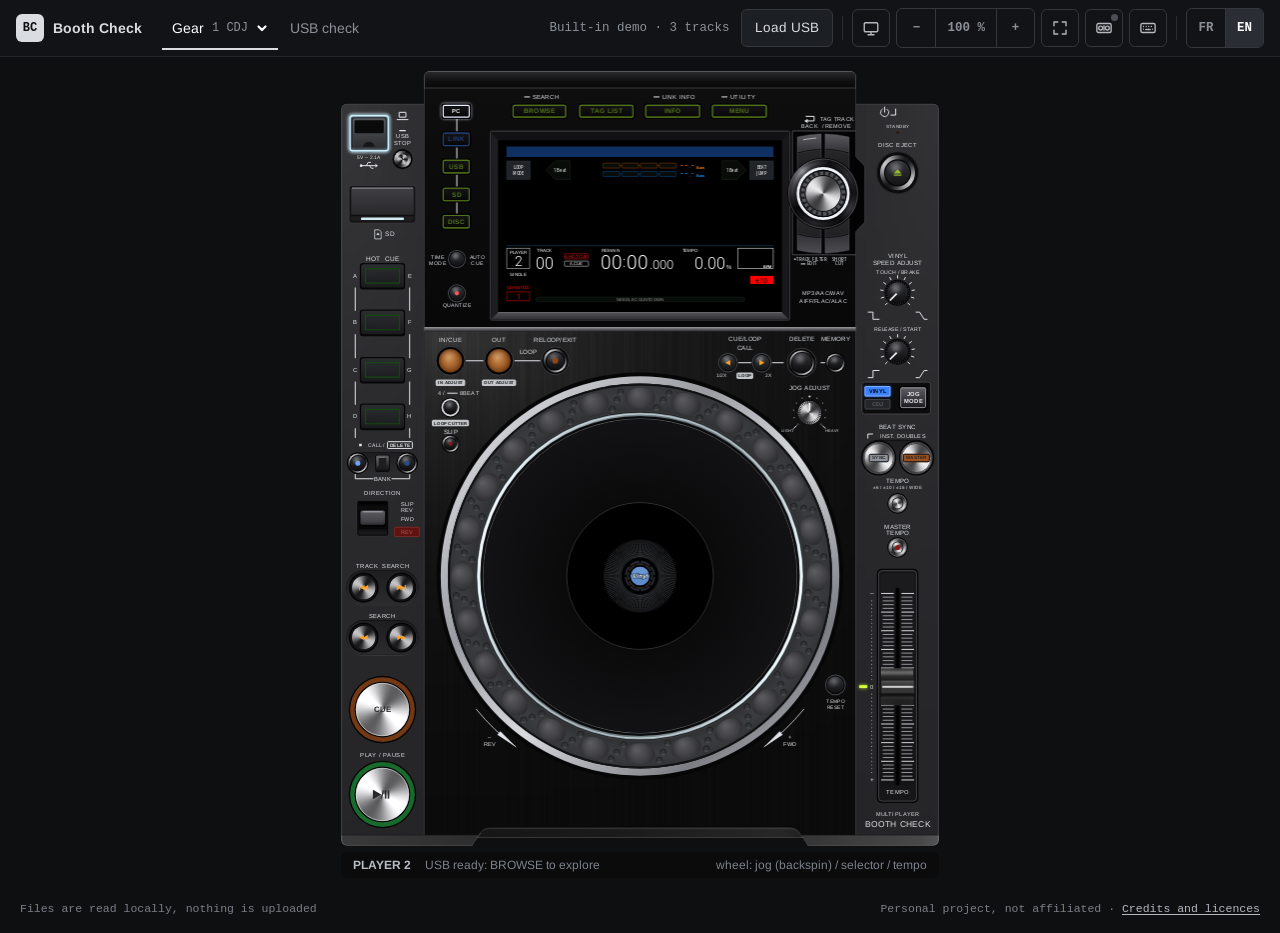
